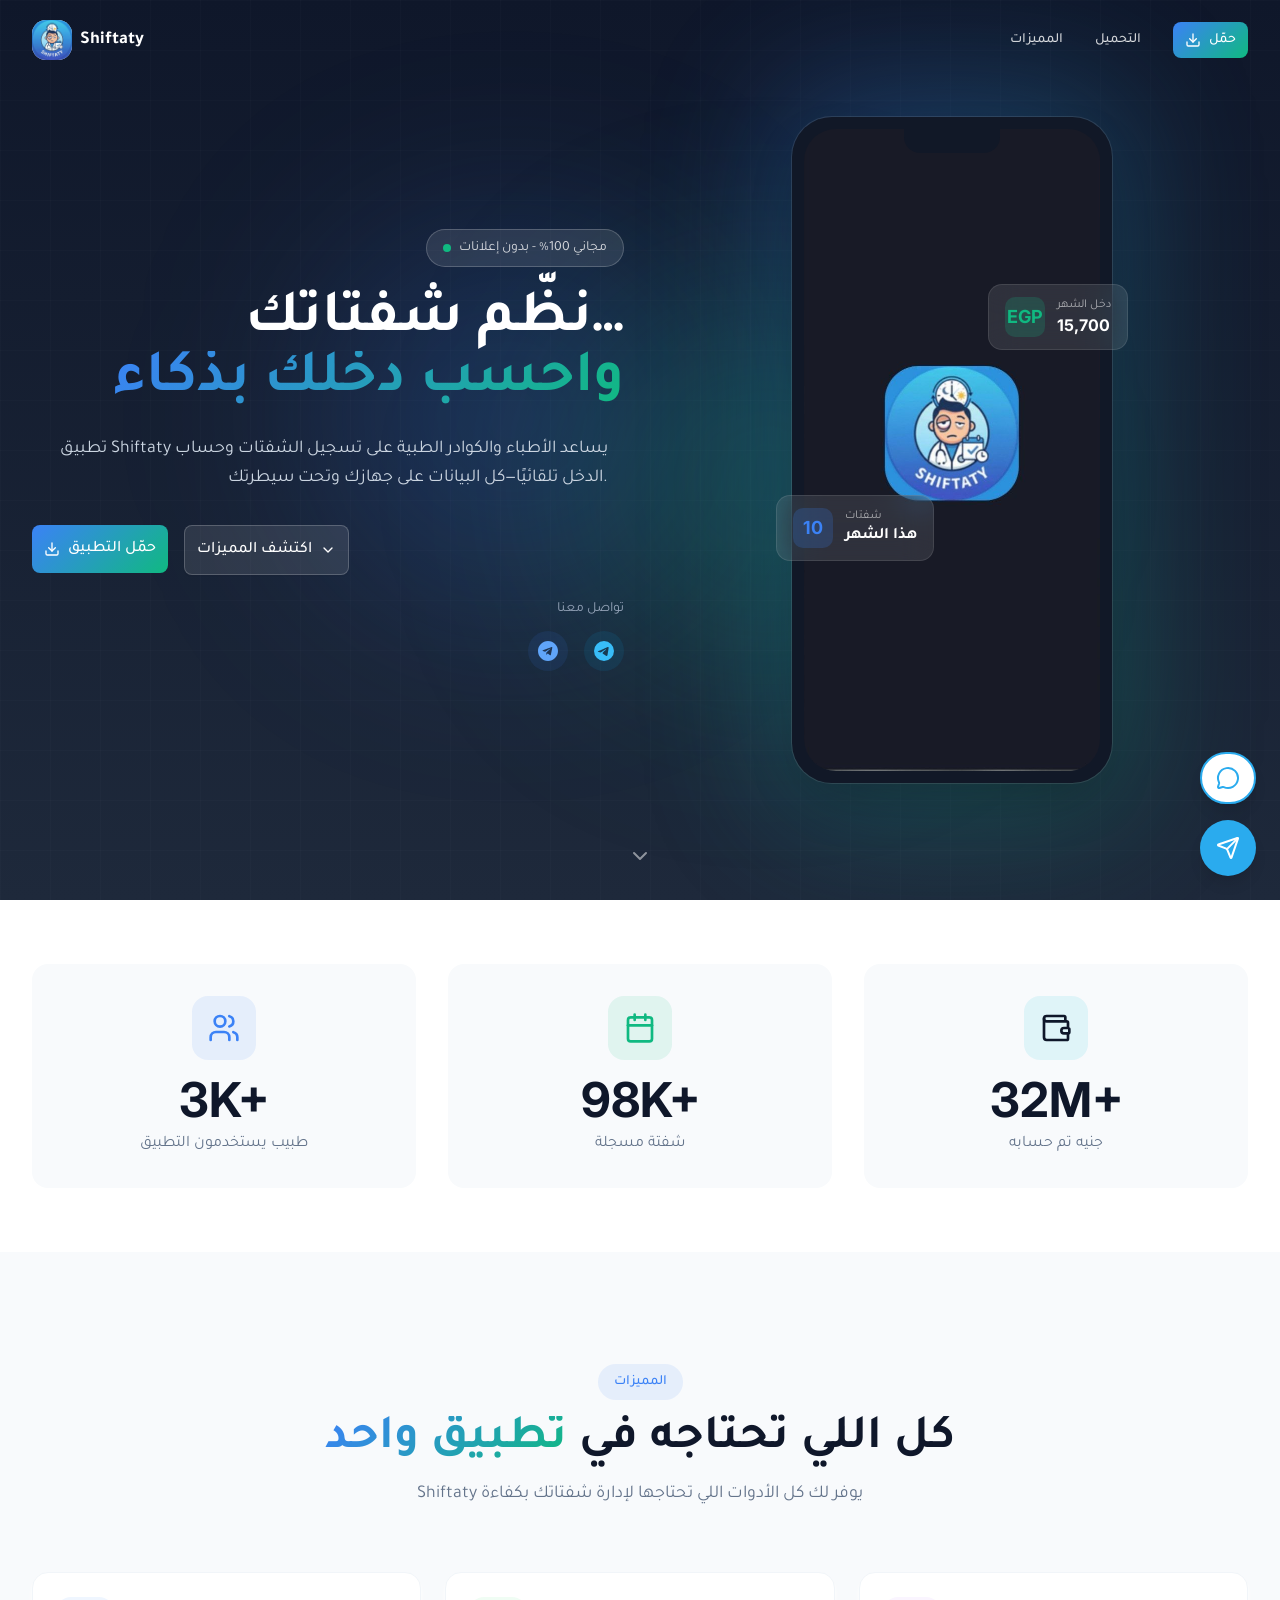
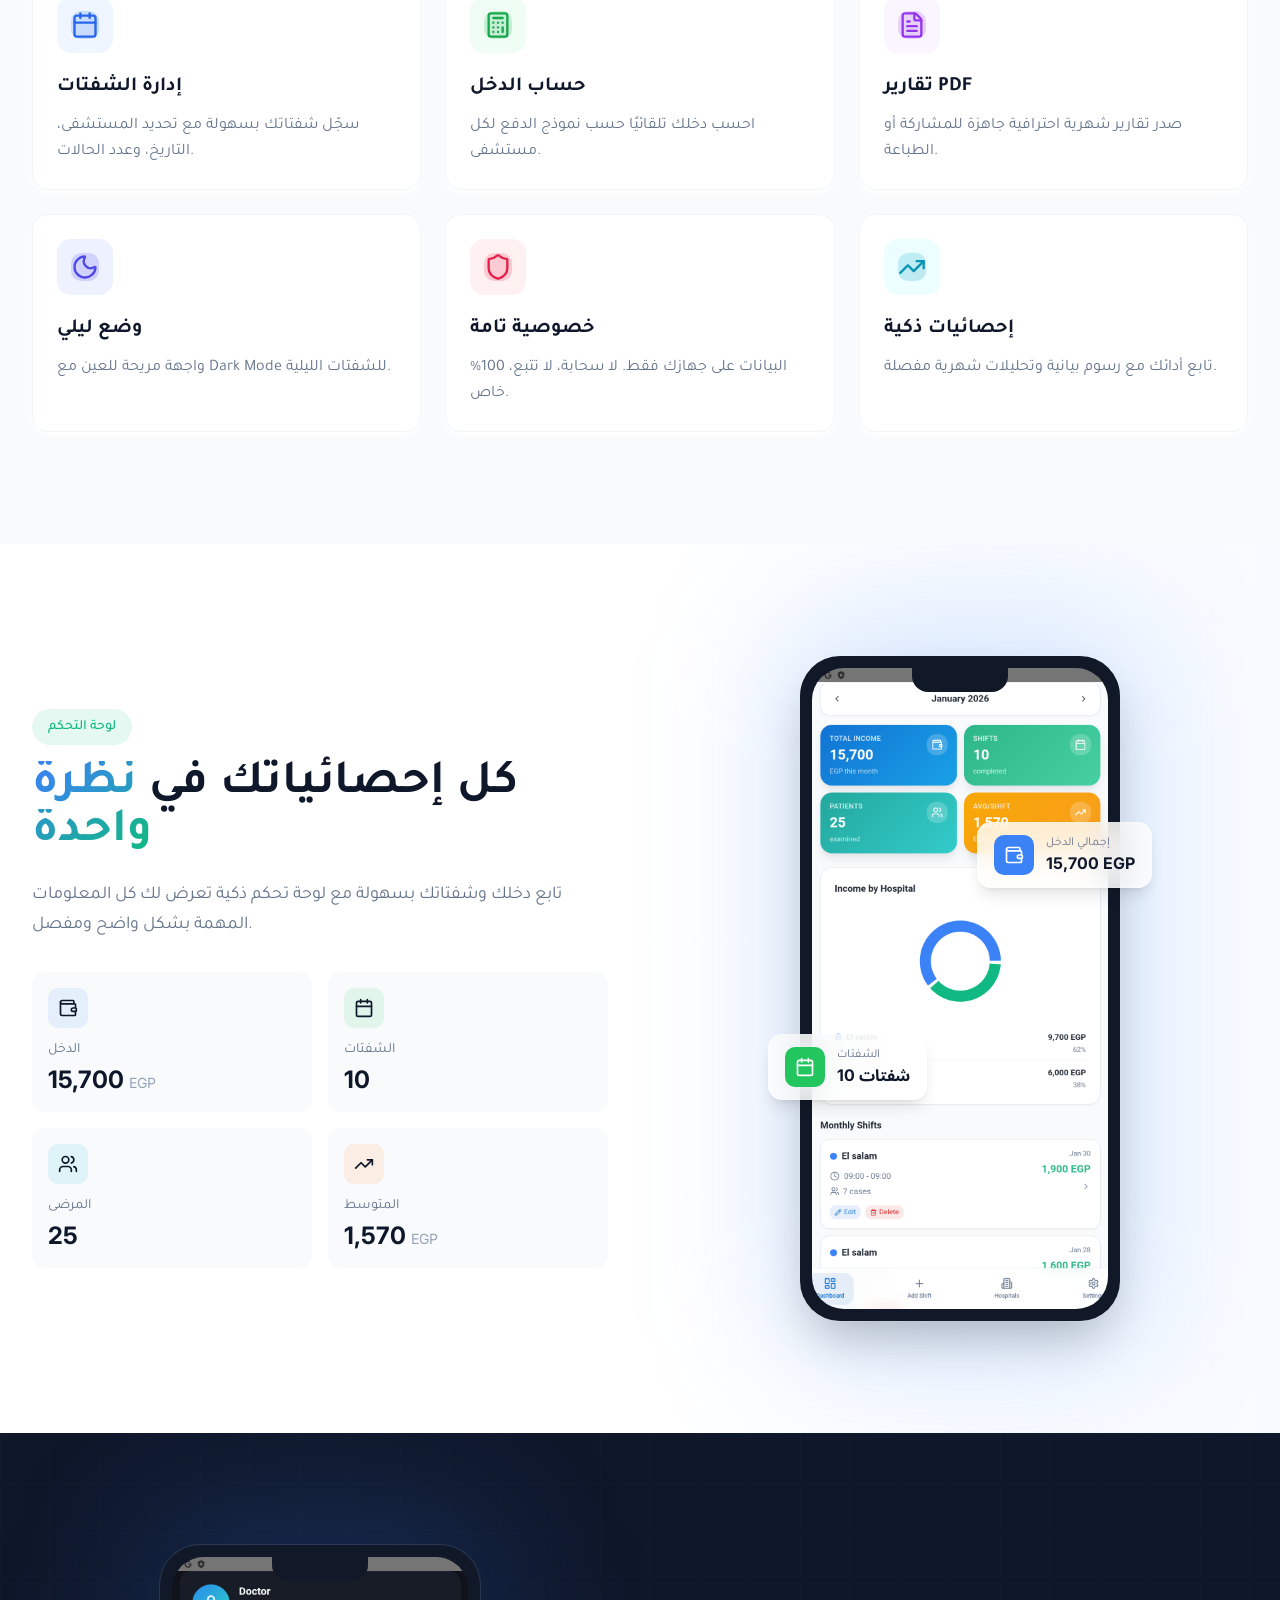
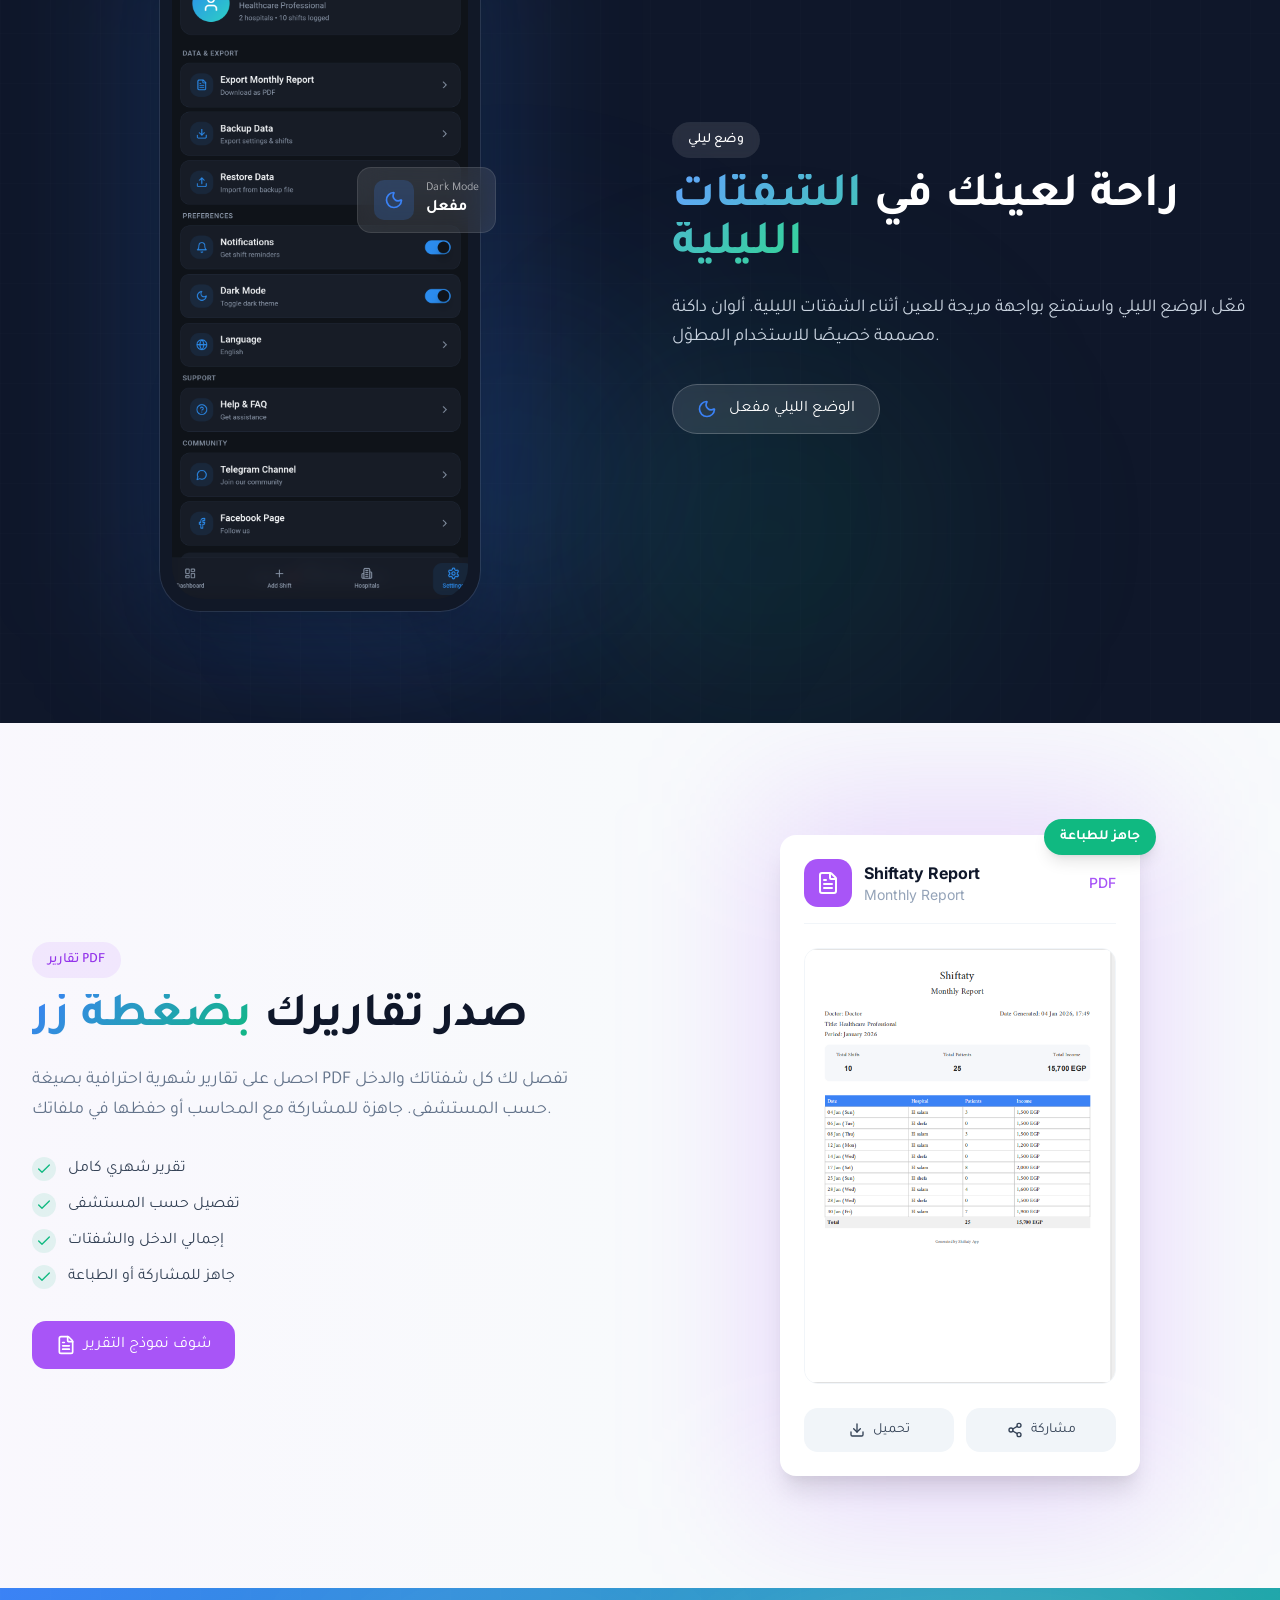
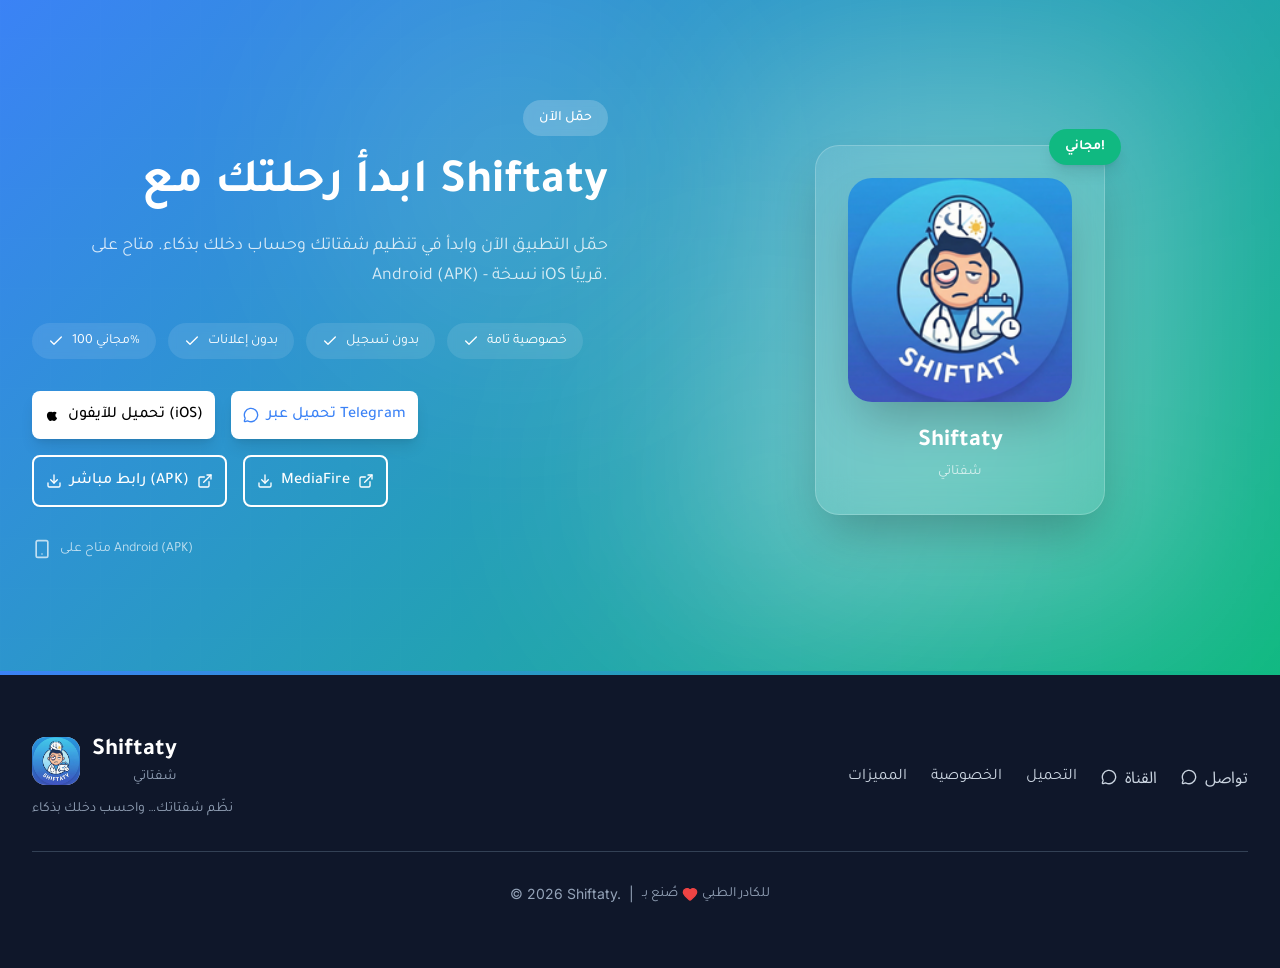
==== index.html @ 79061753 "Updates" ====
<!doctype html>
<html lang="en">

<head>
  <meta charset="UTF-8" />
  <meta name="viewport" content="width=device-width, initial-scale=1.0" />
  <title>Shiftaty - شفتاتي</title>
  <link rel="icon" type="image/png" href="./logo.png" />
  <script type="module" crossorigin src="./assets/index-Sm555blN.js"></script>
  <link rel="stylesheet" crossorigin href="./assets/index-DyUGiZbb.css">
</head>

<body>
  <div id="root"></div>
</body>

</html>
---- assets/index-DyUGiZbb.css ----
@import"https://fonts.googleapis.com/css2?family=Inter:wght@400;500;600;700&family=Tajawal:wght@400;500;700;800&family=Noto+Sans+Arabic:wght@400;500;700&display=swap";*,:before,:after{--tw-border-spacing-x: 0;--tw-border-spacing-y: 0;--tw-translate-x: 0;--tw-translate-y: 0;--tw-rotate: 0;--tw-skew-x: 0;--tw-skew-y: 0;--tw-scale-x: 1;--tw-scale-y: 1;--tw-pan-x: ;--tw-pan-y: ;--tw-pinch-zoom: ;--tw-scroll-snap-strictness: proximity;--tw-gradient-from-position: ;--tw-gradient-via-position: ;--tw-gradient-to-position: ;--tw-ordinal: ;--tw-slashed-zero: ;--tw-numeric-figure: ;--tw-numeric-spacing: ;--tw-numeric-fraction: ;--tw-ring-inset: ;--tw-ring-offset-width: 0px;--tw-ring-offset-color: #fff;--tw-ring-color: rgb(59 130 246 / .5);--tw-ring-offset-shadow: 0 0 #0000;--tw-ring-shadow: 0 0 #0000;--tw-shadow: 0 0 #0000;--tw-shadow-colored: 0 0 #0000;--tw-blur: ;--tw-brightness: ;--tw-contrast: ;--tw-grayscale: ;--tw-hue-rotate: ;--tw-invert: ;--tw-saturate: ;--tw-sepia: ;--tw-drop-shadow: ;--tw-backdrop-blur: ;--tw-backdrop-brightness: ;--tw-backdrop-contrast: ;--tw-backdrop-grayscale: ;--tw-backdrop-hue-rotate: ;--tw-backdrop-invert: ;--tw-backdrop-opacity: ;--tw-backdrop-saturate: ;--tw-backdrop-sepia: ;--tw-contain-size: ;--tw-contain-layout: ;--tw-contain-paint: ;--tw-contain-style: }::backdrop{--tw-border-spacing-x: 0;--tw-border-spacing-y: 0;--tw-translate-x: 0;--tw-translate-y: 0;--tw-rotate: 0;--tw-skew-x: 0;--tw-skew-y: 0;--tw-scale-x: 1;--tw-scale-y: 1;--tw-pan-x: ;--tw-pan-y: ;--tw-pinch-zoom: ;--tw-scroll-snap-strictness: proximity;--tw-gradient-from-position: ;--tw-gradient-via-position: ;--tw-gradient-to-position: ;--tw-ordinal: ;--tw-slashed-zero: ;--tw-numeric-figure: ;--tw-numeric-spacing: ;--tw-numeric-fraction: ;--tw-ring-inset: ;--tw-ring-offset-width: 0px;--tw-ring-offset-color: #fff;--tw-ring-color: rgb(59 130 246 / .5);--tw-ring-offset-shadow: 0 0 #0000;--tw-ring-shadow: 0 0 #0000;--tw-shadow: 0 0 #0000;--tw-shadow-colored: 0 0 #0000;--tw-blur: ;--tw-brightness: ;--tw-contrast: ;--tw-grayscale: ;--tw-hue-rotate: ;--tw-invert: ;--tw-saturate: ;--tw-sepia: ;--tw-drop-shadow: ;--tw-backdrop-blur: ;--tw-backdrop-brightness: ;--tw-backdrop-contrast: ;--tw-backdrop-grayscale: ;--tw-backdrop-hue-rotate: ;--tw-backdrop-invert: ;--tw-backdrop-opacity: ;--tw-backdrop-saturate: ;--tw-backdrop-sepia: ;--tw-contain-size: ;--tw-contain-layout: ;--tw-contain-paint: ;--tw-contain-style: }*,:before,:after{box-sizing:border-box;border-width:0;border-style:solid;border-color:#e5e7eb}:before,:after{--tw-content: ""}html,:host{line-height:1.5;-webkit-text-size-adjust:100%;-moz-tab-size:4;-o-tab-size:4;tab-size:4;font-family:ui-sans-serif,system-ui,sans-serif,"Apple Color Emoji","Segoe UI Emoji",Segoe UI Symbol,"Noto Color Emoji";font-feature-settings:normal;font-variation-settings:normal;-webkit-tap-highlight-color:transparent}body{margin:0;line-height:inherit}hr{height:0;color:inherit;border-top-width:1px}abbr:where([title]){-webkit-text-decoration:underline dotted;text-decoration:underline dotted}h1,h2,h3,h4,h5,h6{font-size:inherit;font-weight:inherit}a{color:inherit;text-decoration:inherit}b,strong{font-weight:bolder}code,kbd,samp,pre{font-family:ui-monospace,SFMono-Regular,Menlo,Monaco,Consolas,Liberation Mono,Courier New,monospace;font-feature-settings:normal;font-variation-settings:normal;font-size:1em}small{font-size:80%}sub,sup{font-size:75%;line-height:0;position:relative;vertical-align:baseline}sub{bottom:-.25em}sup{top:-.5em}table{text-indent:0;border-color:inherit;border-collapse:collapse}button,input,optgroup,select,textarea{font-family:inherit;font-feature-settings:inherit;font-variation-settings:inherit;font-size:100%;font-weight:inherit;line-height:inherit;letter-spacing:inherit;color:inherit;margin:0;padding:0}button,select{text-transform:none}button,input:where([type=button]),input:where([type=reset]),input:where([type=submit]){-webkit-appearance:button;background-color:transparent;background-image:none}:-moz-focusring{outline:auto}:-moz-ui-invalid{box-shadow:none}progress{vertical-align:baseline}::-webkit-inner-spin-button,::-webkit-outer-spin-button{height:auto}[type=search]{-webkit-appearance:textfield;outline-offset:-2px}::-webkit-search-decoration{-webkit-appearance:none}::-webkit-file-upload-button{-webkit-appearance:button;font:inherit}summary{display:list-item}blockquote,dl,dd,h1,h2,h3,h4,h5,h6,hr,figure,p,pre{margin:0}fieldset{margin:0;padding:0}legend{padding:0}ol,ul,menu{list-style:none;margin:0;padding:0}dialog{padding:0}textarea{resize:vertical}input::-moz-placeholder,textarea::-moz-placeholder{opacity:1;color:#9ca3af}input::placeholder,textarea::placeholder{opacity:1;color:#9ca3af}button,[role=button]{cursor:pointer}:disabled{cursor:default}img,svg,video,canvas,audio,iframe,embed,object{display:block;vertical-align:middle}img,video{max-width:100%;height:auto}[hidden]:where(:not([hidden=until-found])){display:none}:root{--background: 210 40% 98%;--foreground: 222 47% 11%;--card: 0 0% 100%;--card-foreground: 222 47% 11%;--popover: 0 0% 100%;--popover-foreground: 222 47% 11%;--primary: 217 91% 60%;--primary-foreground: 0 0% 100%;--secondary: 210 40% 96%;--secondary-foreground: 222 47% 11%;--muted: 210 40% 96%;--muted-foreground: 215 16% 47%;--accent: 160 84% 39%;--accent-foreground: 0 0% 100%;--destructive: 0 84% 60%;--destructive-foreground: 0 0% 100%;--border: 214 32% 91%;--input: 214 32% 91%;--ring: 217 91% 60%;--radius: .625rem}*{border-color:hsl(var(--border))}body{--tw-bg-opacity: 1;background-color:rgb(248 250 252 / var(--tw-bg-opacity, 1));font-family:Inter,sans-serif;--tw-text-opacity: 1;color:rgb(15 23 42 / var(--tw-text-opacity, 1));-webkit-font-smoothing:antialiased;-moz-osx-font-smoothing:grayscale;font-family:Inter,Noto Sans Arabic,sans-serif}.phone-mockup{position:relative;border-radius:40px;--tw-bg-opacity: 1;background-color:rgb(17 24 39 / var(--tw-bg-opacity, 1));padding:.75rem;--tw-shadow: 0 25px 50px -12px rgb(0 0 0 / .25);--tw-shadow-colored: 0 25px 50px -12px var(--tw-shadow-color);box-shadow:var(--tw-ring-offset-shadow, 0 0 #0000),var(--tw-ring-shadow, 0 0 #0000),var(--tw-shadow);--tw-ring-offset-shadow: var(--tw-ring-inset) 0 0 0 var(--tw-ring-offset-width) var(--tw-ring-offset-color);--tw-ring-shadow: var(--tw-ring-inset) 0 0 0 calc(1px + var(--tw-ring-offset-width)) var(--tw-ring-color);box-shadow:var(--tw-ring-offset-shadow),var(--tw-ring-shadow),var(--tw-shadow, 0 0 #0000);--tw-ring-color: rgb(255 255 255 / .1)}.phone-screen{overflow:hidden;border-radius:32px;--tw-bg-opacity: 1;background-color:rgb(255 255 255 / var(--tw-bg-opacity, 1));aspect-ratio:9/19.5}.phone-notch{position:absolute;top:.75rem;left:50%;height:1.5rem;width:6rem;--tw-translate-x: -50%;transform:translate(var(--tw-translate-x),var(--tw-translate-y)) rotate(var(--tw-rotate)) skew(var(--tw-skew-x)) skewY(var(--tw-skew-y)) scaleX(var(--tw-scale-x)) scaleY(var(--tw-scale-y));border-bottom-right-radius:1rem;border-bottom-left-radius:1rem;--tw-bg-opacity: 1;background-color:rgb(17 24 39 / var(--tw-bg-opacity, 1))}.glass-card{border-radius:1rem;border-width:1px;border-color:#fff3;background-color:#fffc;--tw-shadow: 0 4px 6px -1px rgba(0, 0, 0, .1), 0 2px 4px -1px rgba(0, 0, 0, .06);--tw-shadow-colored: 0 4px 6px -1px var(--tw-shadow-color), 0 2px 4px -1px var(--tw-shadow-color);box-shadow:var(--tw-ring-offset-shadow, 0 0 #0000),var(--tw-ring-shadow, 0 0 #0000),var(--tw-shadow);--tw-shadow-color: hsl(var(--card));--tw-shadow: var(--tw-shadow-colored);--tw-backdrop-blur: blur(16px);-webkit-backdrop-filter:var(--tw-backdrop-blur) var(--tw-backdrop-brightness) var(--tw-backdrop-contrast) var(--tw-backdrop-grayscale) var(--tw-backdrop-hue-rotate) var(--tw-backdrop-invert) var(--tw-backdrop-opacity) var(--tw-backdrop-saturate) var(--tw-backdrop-sepia);backdrop-filter:var(--tw-backdrop-blur) var(--tw-backdrop-brightness) var(--tw-backdrop-contrast) var(--tw-backdrop-grayscale) var(--tw-backdrop-hue-rotate) var(--tw-backdrop-invert) var(--tw-backdrop-opacity) var(--tw-backdrop-saturate) var(--tw-backdrop-sepia)}.glass-card-dark{border-radius:1rem;border-width:1px;border-color:#ffffff1a;background-color:#ffffff1a;--tw-backdrop-blur: blur(16px);-webkit-backdrop-filter:var(--tw-backdrop-blur) var(--tw-backdrop-brightness) var(--tw-backdrop-contrast) var(--tw-backdrop-grayscale) var(--tw-backdrop-hue-rotate) var(--tw-backdrop-invert) var(--tw-backdrop-opacity) var(--tw-backdrop-saturate) var(--tw-backdrop-sepia);backdrop-filter:var(--tw-backdrop-blur) var(--tw-backdrop-brightness) var(--tw-backdrop-contrast) var(--tw-backdrop-grayscale) var(--tw-backdrop-hue-rotate) var(--tw-backdrop-invert) var(--tw-backdrop-opacity) var(--tw-backdrop-saturate) var(--tw-backdrop-sepia)}.btn-gradient{border-radius:calc(var(--radius) + 4px);background-image:linear-gradient(135deg,#3b82f6,#10b981);padding:.75rem 1.5rem;font-weight:600;--tw-text-opacity: 1;color:rgb(255 255 255 / var(--tw-text-opacity, 1));transition-property:all;transition-timing-function:cubic-bezier(.4,0,.2,1);transition-duration:.3s;animation-duration:.3s}.btn-gradient:hover{--tw-scale-x: 1.02;--tw-scale-y: 1.02;transform:translate(var(--tw-translate-x),var(--tw-translate-y)) rotate(var(--tw-rotate)) skew(var(--tw-skew-x)) skewY(var(--tw-skew-y)) scaleX(var(--tw-scale-x)) scaleY(var(--tw-scale-y));--tw-shadow: 0 0 40px rgba(59, 130, 246, .3);--tw-shadow-colored: 0 0 40px var(--tw-shadow-color);box-shadow:var(--tw-ring-offset-shadow, 0 0 #0000),var(--tw-ring-shadow, 0 0 #0000),var(--tw-shadow)}.feature-card{border-radius:1rem;border-width:1px;--tw-border-opacity: 1;border-color:rgb(241 245 249 / var(--tw-border-opacity, 1));--tw-bg-opacity: 1;background-color:rgb(255 255 255 / var(--tw-bg-opacity, 1));padding:1.5rem;--tw-shadow: 0 4px 6px -1px rgba(0, 0, 0, .1), 0 2px 4px -1px rgba(0, 0, 0, .06);--tw-shadow-colored: 0 4px 6px -1px var(--tw-shadow-color), 0 2px 4px -1px var(--tw-shadow-color);box-shadow:var(--tw-ring-offset-shadow, 0 0 #0000),var(--tw-ring-shadow, 0 0 #0000),var(--tw-shadow);--tw-shadow-color: hsl(var(--card));--tw-shadow: var(--tw-shadow-colored);transition-property:all;transition-timing-function:cubic-bezier(.4,0,.2,1);transition-duration:.3s;animation-duration:.3s}.feature-card:hover{--tw-translate-y: -.25rem;transform:translate(var(--tw-translate-x),var(--tw-translate-y)) rotate(var(--tw-rotate)) skew(var(--tw-skew-x)) skewY(var(--tw-skew-y)) scaleX(var(--tw-scale-x)) scaleY(var(--tw-scale-y));--tw-shadow: 0 20px 25px -5px rgba(0, 0, 0, .1), 0 10px 10px -5px rgba(0, 0, 0, .04);--tw-shadow-colored: 0 20px 25px -5px var(--tw-shadow-color), 0 10px 10px -5px var(--tw-shadow-color);box-shadow:var(--tw-ring-offset-shadow, 0 0 #0000),var(--tw-ring-shadow, 0 0 #0000),var(--tw-shadow)}.arabic-text{font-family:Tajawal,Noto Sans Arabic,sans-serif}.section-container{margin-left:auto;margin-right:auto;max-width:80rem;padding-left:1rem;padding-right:1rem}@media(min-width:640px){.section-container{padding-left:1.5rem;padding-right:1.5rem}}@media(min-width:1024px){.section-container{padding-left:2rem;padding-right:2rem}}.sr-only{position:absolute;width:1px;height:1px;padding:0;margin:-1px;overflow:hidden;clip:rect(0,0,0,0);white-space:nowrap;border-width:0}.pointer-events-none{pointer-events:none}.visible{visibility:visible}.invisible{visibility:hidden}.fixed{position:fixed}.absolute{position:absolute}.relative{position:relative}.inset-0{inset:0}.inset-x-0{left:0;right:0}.inset-y-0{top:0;bottom:0}.-bottom-12{bottom:-3rem}.-bottom-2{bottom:-.5rem}.-bottom-8{bottom:-2rem}.-left-12{left:-3rem}.-left-3{left:-.75rem}.-left-4{left:-1rem}.-left-8{left:-2rem}.-right-12{right:-3rem}.-right-2{right:-.5rem}.-right-4{right:-1rem}.-right-8{right:-2rem}.-top-12{top:-3rem}.-top-3{top:-.75rem}.-top-4{top:-1rem}.bottom-0{bottom:0}.bottom-1\/3{bottom:33.333333%}.bottom-1\/4{bottom:25%}.bottom-6{bottom:1.5rem}.bottom-8{bottom:2rem}.bottom-\[15\%\]{bottom:15%}.bottom-\[20\%\]{bottom:20%}.bottom-\[25\%\]{bottom:25%}.left-0{left:0}.left-1\/2{left:50%}.left-1\/4{left:25%}.left-2{left:.5rem}.left-\[10\%\]{left:10%}.left-\[20\%\]{left:20%}.left-\[5\%\]{left:5%}.left-\[50\%\]{left:50%}.left-\[60\%\]{left:60%}.left-\[8\%\]{left:8%}.right-0{right:0}.right-1{right:.25rem}.right-1\/4{right:25%}.right-2{right:.5rem}.right-3{right:.75rem}.right-4{right:1rem}.right-6{right:1.5rem}.right-\[10\%\]{right:10%}.right-\[15\%\]{right:15%}.right-\[8\%\]{right:8%}.top-0{top:0}.top-1\.5{top:.375rem}.top-1\/2{top:50%}.top-1\/3{top:33.333333%}.top-1\/4{top:25%}.top-16{top:4rem}.top-2\.5{top:.625rem}.top-3{top:.75rem}.top-3\.5{top:.875rem}.top-4{top:1rem}.top-6{top:1.5rem}.top-\[10\%\]{top:10%}.top-\[15\%\]{top:15%}.top-\[1px\]{top:1px}.top-\[20\%\]{top:20%}.top-\[25\%\]{top:25%}.top-\[30\%\]{top:30%}.top-\[50\%\]{top:50%}.top-\[60\%\]{top:60%}.top-full{top:100%}.isolate{isolation:isolate}.-z-10{z-index:-10}.z-10{z-index:10}.z-20{z-index:20}.z-40{z-index:40}.z-50{z-index:50}.z-\[1\]{z-index:1}.order-first{order:-9999}.order-last{order:9999}.col-start-2{grid-column-start:2}.row-span-2{grid-row:span 2 / span 2}.row-start-1{grid-row-start:1}.\!m-0{margin:0!important}.-mx-1{margin-left:-.25rem;margin-right:-.25rem}.-my-2{margin-top:-.5rem;margin-bottom:-.5rem}.mx-2{margin-left:.5rem;margin-right:.5rem}.mx-3\.5{margin-left:.875rem;margin-right:.875rem}.mx-auto{margin-left:auto;margin-right:auto}.my-0{margin-top:0;margin-bottom:0}.my-0\.5{margin-top:.125rem;margin-bottom:.125rem}.my-1{margin-top:.25rem;margin-bottom:.25rem}.my-8{margin-top:2rem;margin-bottom:2rem}.-ml-4{margin-left:-1rem}.-mt-4{margin-top:-1rem}.mb-1{margin-bottom:.25rem}.mb-12{margin-bottom:3rem}.mb-16{margin-bottom:4rem}.mb-2{margin-bottom:.5rem}.mb-3{margin-bottom:.75rem}.mb-4{margin-bottom:1rem}.mb-5{margin-bottom:1.25rem}.mb-6{margin-bottom:1.5rem}.mb-8{margin-bottom:2rem}.ml-1{margin-left:.25rem}.ml-4{margin-left:1rem}.ml-auto{margin-left:auto}.mt-1{margin-top:.25rem}.mt-1\.5{margin-top:.375rem}.mt-16{margin-top:4rem}.mt-2{margin-top:.5rem}.mt-4{margin-top:1rem}.mt-6{margin-top:1.5rem}.mt-8{margin-top:2rem}.mt-auto{margin-top:auto}.line-clamp-1{overflow:hidden;display:-webkit-box;-webkit-box-orient:vertical;-webkit-line-clamp:1}.line-clamp-2{overflow:hidden;display:-webkit-box;-webkit-box-orient:vertical;-webkit-line-clamp:2}.block{display:block}.inline-block{display:inline-block}.flex{display:flex}.inline-flex{display:inline-flex}.table{display:table}.table-caption{display:table-caption}.table-cell{display:table-cell}.table-row{display:table-row}.grid{display:grid}.hidden{display:none}.aspect-square{aspect-ratio:1 / 1}.aspect-video{aspect-ratio:16 / 9}.size-10{width:2.5rem;height:2.5rem}.size-2{width:.5rem;height:.5rem}.size-2\.5{width:.625rem;height:.625rem}.size-3{width:.75rem;height:.75rem}.size-3\.5{width:.875rem;height:.875rem}.size-4{width:1rem;height:1rem}.size-6{width:1.5rem;height:1.5rem}.size-7{width:1.75rem;height:1.75rem}.size-8{width:2rem;height:2rem}.size-9{width:2.25rem;height:2.25rem}.size-auto{width:auto;height:auto}.size-full{width:100%;height:100%}.h-0\.5{height:.125rem}.h-1{height:.25rem}.h-1\.5{height:.375rem}.h-10{height:2.5rem}.h-12{height:3rem}.h-14{height:3.5rem}.h-16{height:4rem}.h-2{height:.5rem}.h-2\.5{height:.625rem}.h-20{height:5rem}.h-24{height:6rem}.h-4{height:1rem}.h-40{height:10rem}.h-48{height:12rem}.h-5{height:1.25rem}.h-6{height:1.5rem}.h-7{height:1.75rem}.h-8{height:2rem}.h-9{height:2.25rem}.h-96{height:24rem}.h-\[1\.15rem\]{height:1.15rem}.h-\[calc\(100\%-1px\)\]{height:calc(100% - 1px)}.h-\[var\(--radix-navigation-menu-viewport-height\)\]{height:var(--radix-navigation-menu-viewport-height)}.h-\[var\(--radix-select-trigger-height\)\]{height:var(--radix-select-trigger-height)}.h-auto{height:auto}.h-full{height:100%}.h-px{height:1px}.h-svh{height:100svh}.max-h-\[300px\]{max-height:300px}.min-h-0{min-height:0px}.min-h-16{min-height:4rem}.min-h-4{min-height:1rem}.min-h-screen{min-height:100vh}.min-h-svh{min-height:100svh}.w-0{width:0px}.w-1{width:.25rem}.w-1\/2{width:50%}.w-10{width:2.5rem}.w-12{width:3rem}.w-14{width:3.5rem}.w-16{width:4rem}.w-2{width:.5rem}.w-2\.5{width:.625rem}.w-20{width:5rem}.w-24{width:6rem}.w-3{width:.75rem}.w-3\/4{width:75%}.w-4{width:1rem}.w-40{width:10rem}.w-48{width:12rem}.w-5{width:1.25rem}.w-6{width:1.5rem}.w-64{width:16rem}.w-7{width:1.75rem}.w-72{width:18rem}.w-8{width:2rem}.w-9{width:2.25rem}.w-96{width:24rem}.w-\[100px\]{width:100px}.w-\[260px\]{width:260px}.w-\[280px\]{width:280px}.w-\[300px\]{width:300px}.w-\[80\%\]{width:80%}.w-auto{width:auto}.w-fit{width:-moz-fit-content;width:fit-content}.w-full{width:100%}.w-max{width:-moz-max-content;width:max-content}.w-px{width:1px}.min-w-0{min-width:0px}.min-w-10{min-width:2.5rem}.min-w-5{min-width:1.25rem}.min-w-8{min-width:2rem}.min-w-9{min-width:2.25rem}.min-w-\[12rem\]{min-width:12rem}.min-w-\[8rem\]{min-width:8rem}.min-w-\[var\(--radix-select-trigger-width\)\]{min-width:var(--radix-select-trigger-width)}.max-w-2xl{max-width:42rem}.max-w-4xl{max-width:56rem}.max-w-7xl{max-width:80rem}.max-w-\[calc\(100\%-2rem\)\]{max-width:calc(100% - 2rem)}.max-w-max{max-width:-moz-max-content;max-width:max-content}.max-w-sm{max-width:24rem}.max-w-xl{max-width:36rem}.max-w-xs{max-width:20rem}.flex-1{flex:1 1 0%}.flex-shrink-0,.shrink-0{flex-shrink:0}.grow{flex-grow:1}.grow-0{flex-grow:0}.basis-full{flex-basis:100%}.caption-bottom{caption-side:bottom}.border-collapse{border-collapse:collapse}.-translate-x-1\/2{--tw-translate-x: -50%;transform:translate(var(--tw-translate-x),var(--tw-translate-y)) rotate(var(--tw-rotate)) skew(var(--tw-skew-x)) skewY(var(--tw-skew-y)) scaleX(var(--tw-scale-x)) scaleY(var(--tw-scale-y))}.-translate-x-12{--tw-translate-x: -3rem;transform:translate(var(--tw-translate-x),var(--tw-translate-y)) rotate(var(--tw-rotate)) skew(var(--tw-skew-x)) skewY(var(--tw-skew-y)) scaleX(var(--tw-scale-x)) scaleY(var(--tw-scale-y))}.-translate-x-4{--tw-translate-x: -1rem;transform:translate(var(--tw-translate-x),var(--tw-translate-y)) rotate(var(--tw-rotate)) skew(var(--tw-skew-x)) skewY(var(--tw-skew-y)) scaleX(var(--tw-scale-x)) scaleY(var(--tw-scale-y))}.-translate-x-px{--tw-translate-x: -1px;transform:translate(var(--tw-translate-x),var(--tw-translate-y)) rotate(var(--tw-rotate)) skew(var(--tw-skew-x)) skewY(var(--tw-skew-y)) scaleX(var(--tw-scale-x)) scaleY(var(--tw-scale-y))}.-translate-y-1\/2{--tw-translate-y: -50%;transform:translate(var(--tw-translate-x),var(--tw-translate-y)) rotate(var(--tw-rotate)) skew(var(--tw-skew-x)) skewY(var(--tw-skew-y)) scaleX(var(--tw-scale-x)) scaleY(var(--tw-scale-y))}.translate-x-0{--tw-translate-x: 0px;transform:translate(var(--tw-translate-x),var(--tw-translate-y)) rotate(var(--tw-rotate)) skew(var(--tw-skew-x)) skewY(var(--tw-skew-y)) scaleX(var(--tw-scale-x)) scaleY(var(--tw-scale-y))}.translate-x-12{--tw-translate-x: 3rem;transform:translate(var(--tw-translate-x),var(--tw-translate-y)) rotate(var(--tw-rotate)) skew(var(--tw-skew-x)) skewY(var(--tw-skew-y)) scaleX(var(--tw-scale-x)) scaleY(var(--tw-scale-y))}.translate-x-\[-50\%\]{--tw-translate-x: -50%;transform:translate(var(--tw-translate-x),var(--tw-translate-y)) rotate(var(--tw-rotate)) skew(var(--tw-skew-x)) skewY(var(--tw-skew-y)) scaleX(var(--tw-scale-x)) scaleY(var(--tw-scale-y))}.translate-x-full{--tw-translate-x: 100%;transform:translate(var(--tw-translate-x),var(--tw-translate-y)) rotate(var(--tw-rotate)) skew(var(--tw-skew-x)) skewY(var(--tw-skew-y)) scaleX(var(--tw-scale-x)) scaleY(var(--tw-scale-y))}.translate-x-px{--tw-translate-x: 1px;transform:translate(var(--tw-translate-x),var(--tw-translate-y)) rotate(var(--tw-rotate)) skew(var(--tw-skew-x)) skewY(var(--tw-skew-y)) scaleX(var(--tw-scale-x)) scaleY(var(--tw-scale-y))}.translate-y-0{--tw-translate-y: 0px;transform:translate(var(--tw-translate-x),var(--tw-translate-y)) rotate(var(--tw-rotate)) skew(var(--tw-skew-x)) skewY(var(--tw-skew-y)) scaleX(var(--tw-scale-x)) scaleY(var(--tw-scale-y))}.translate-y-0\.5{--tw-translate-y: .125rem;transform:translate(var(--tw-translate-x),var(--tw-translate-y)) rotate(var(--tw-rotate)) skew(var(--tw-skew-x)) skewY(var(--tw-skew-y)) scaleX(var(--tw-scale-x)) scaleY(var(--tw-scale-y))}.translate-y-4{--tw-translate-y: 1rem;transform:translate(var(--tw-translate-x),var(--tw-translate-y)) rotate(var(--tw-rotate)) skew(var(--tw-skew-x)) skewY(var(--tw-skew-y)) scaleX(var(--tw-scale-x)) scaleY(var(--tw-scale-y))}.translate-y-8{--tw-translate-y: 2rem;transform:translate(var(--tw-translate-x),var(--tw-translate-y)) rotate(var(--tw-rotate)) skew(var(--tw-skew-x)) skewY(var(--tw-skew-y)) scaleX(var(--tw-scale-x)) scaleY(var(--tw-scale-y))}.translate-y-\[-50\%\]{--tw-translate-y: -50%;transform:translate(var(--tw-translate-x),var(--tw-translate-y)) rotate(var(--tw-rotate)) skew(var(--tw-skew-x)) skewY(var(--tw-skew-y)) scaleX(var(--tw-scale-x)) scaleY(var(--tw-scale-y))}.translate-y-\[calc\(-50\%_-_2px\)\]{--tw-translate-y: calc(-50% - 2px) ;transform:translate(var(--tw-translate-x),var(--tw-translate-y)) rotate(var(--tw-rotate)) skew(var(--tw-skew-x)) skewY(var(--tw-skew-y)) scaleX(var(--tw-scale-x)) scaleY(var(--tw-scale-y))}.rotate-45{--tw-rotate: 45deg;transform:translate(var(--tw-translate-x),var(--tw-translate-y)) rotate(var(--tw-rotate)) skew(var(--tw-skew-x)) skewY(var(--tw-skew-y)) scaleX(var(--tw-scale-x)) scaleY(var(--tw-scale-y))}.rotate-90{--tw-rotate: 90deg;transform:translate(var(--tw-translate-x),var(--tw-translate-y)) rotate(var(--tw-rotate)) skew(var(--tw-skew-x)) skewY(var(--tw-skew-y)) scaleX(var(--tw-scale-x)) scaleY(var(--tw-scale-y))}.rotate-\[-8deg\]{--tw-rotate: -8deg;transform:translate(var(--tw-translate-x),var(--tw-translate-y)) rotate(var(--tw-rotate)) skew(var(--tw-skew-x)) skewY(var(--tw-skew-y)) scaleX(var(--tw-scale-x)) scaleY(var(--tw-scale-y))}.rotate-\[6deg\]{--tw-rotate: 6deg;transform:translate(var(--tw-translate-x),var(--tw-translate-y)) rotate(var(--tw-rotate)) skew(var(--tw-skew-x)) skewY(var(--tw-skew-y)) scaleX(var(--tw-scale-x)) scaleY(var(--tw-scale-y))}.scale-110{--tw-scale-x: 1.1;--tw-scale-y: 1.1;transform:translate(var(--tw-translate-x),var(--tw-translate-y)) rotate(var(--tw-rotate)) skew(var(--tw-skew-x)) skewY(var(--tw-skew-y)) scaleX(var(--tw-scale-x)) scaleY(var(--tw-scale-y))}.scale-150{--tw-scale-x: 1.5;--tw-scale-y: 1.5;transform:translate(var(--tw-translate-x),var(--tw-translate-y)) rotate(var(--tw-rotate)) skew(var(--tw-skew-x)) skewY(var(--tw-skew-y)) scaleX(var(--tw-scale-x)) scaleY(var(--tw-scale-y))}.transform{transform:translate(var(--tw-translate-x),var(--tw-translate-y)) rotate(var(--tw-rotate)) skew(var(--tw-skew-x)) skewY(var(--tw-skew-y)) scaleX(var(--tw-scale-x)) scaleY(var(--tw-scale-y))}@keyframes bounce{0%,to{transform:translateY(-25%);animation-timing-function:cubic-bezier(.8,0,1,1)}50%{transform:none;animation-timing-function:cubic-bezier(0,0,.2,1)}}.animate-bounce{animation:bounce 1s infinite}@keyframes float{0%,to{transform:translateY(0)}50%{transform:translateY(-15px)}}.animate-float{animation:float 4s ease-in-out infinite}@keyframes pulse{50%{opacity:.5}}.animate-pulse{animation:pulse 2s cubic-bezier(.4,0,.6,1) infinite}@keyframes spin{to{transform:rotate(360deg)}}.animate-spin{animation:spin 1s linear infinite}.cursor-default{cursor:default}.cursor-text{cursor:text}.touch-none{touch-action:none}.select-none{-webkit-user-select:none;-moz-user-select:none;user-select:none}.resize-none{resize:none}.scroll-my-1{scroll-margin-top:.25rem;scroll-margin-bottom:.25rem}.scroll-py-1{scroll-padding-top:.25rem;scroll-padding-bottom:.25rem}.list-disc{list-style-type:disc}.list-none{list-style-type:none}.auto-rows-min{grid-auto-rows:min-content}.grid-cols-1{grid-template-columns:repeat(1,minmax(0,1fr))}.grid-cols-2{grid-template-columns:repeat(2,minmax(0,1fr))}.grid-cols-\[0_1fr\]{grid-template-columns:0 1fr}.grid-rows-\[auto_auto\]{grid-template-rows:auto auto}.flex-row{flex-direction:row}.flex-col{flex-direction:column}.flex-col-reverse{flex-direction:column-reverse}.flex-wrap{flex-wrap:wrap}.place-content-center{place-content:center}.items-start{align-items:flex-start}.items-end{align-items:flex-end}.items-center{align-items:center}.items-stretch{align-items:stretch}.justify-start{justify-content:flex-start}.justify-center{justify-content:center}.justify-between{justify-content:space-between}.justify-items-start{justify-items:start}.gap-0\.5{gap:.125rem}.gap-1{gap:.25rem}.gap-1\.5{gap:.375rem}.gap-10{gap:2.5rem}.gap-12{gap:3rem}.gap-2{gap:.5rem}.gap-2\.5{gap:.625rem}.gap-3{gap:.75rem}.gap-4{gap:1rem}.gap-6{gap:1.5rem}.gap-7{gap:1.75rem}.gap-8{gap:2rem}.gap-\[--spacing\(var\(--gap\)\)\]{gap:var(--spacing(var(--gap)))}.gap-y-0\.5{row-gap:.125rem}.space-y-3>:not([hidden])~:not([hidden]){--tw-space-y-reverse: 0;margin-top:calc(.75rem * calc(1 - var(--tw-space-y-reverse)));margin-bottom:calc(.75rem * var(--tw-space-y-reverse))}.self-start{align-self:flex-start}.self-stretch{align-self:stretch}.justify-self-end{justify-self:end}.overflow-auto{overflow:auto}.overflow-hidden{overflow:hidden}.overflow-x-auto{overflow-x:auto}.overflow-y-auto{overflow-y:auto}.overflow-x-hidden{overflow-x:hidden}.whitespace-nowrap{white-space:nowrap}.text-balance{text-wrap:balance}.break-words{overflow-wrap:break-word}.rounded-2xl{border-radius:1rem}.rounded-3xl{border-radius:1.5rem}.rounded-\[28px\]{border-radius:28px}.rounded-\[2px\]{border-radius:2px}.rounded-\[32px\]{border-radius:32px}.rounded-\[36px\]{border-radius:36px}.rounded-\[40px\]{border-radius:40px}.rounded-\[4px\]{border-radius:4px}.rounded-\[calc\(var\(--radius\)-5px\)\]{border-radius:calc(var(--radius) - 5px)}.rounded-\[inherit\]{border-radius:inherit}.rounded-full{border-radius:9999px}.rounded-lg{border-radius:var(--radius)}.rounded-md{border-radius:calc(var(--radius) - 2px)}.rounded-none{border-radius:0}.rounded-phone{border-radius:40px}.rounded-sm{border-radius:calc(var(--radius) - 4px)}.rounded-xl{border-radius:calc(var(--radius) + 4px)}.rounded-xs{border-radius:calc(var(--radius) - 6px)}.rounded-b-2xl{border-bottom-right-radius:1rem;border-bottom-left-radius:1rem}.rounded-b-xl{border-bottom-right-radius:calc(var(--radius) + 4px);border-bottom-left-radius:calc(var(--radius) + 4px)}.rounded-l-md{border-top-left-radius:calc(var(--radius) - 2px);border-bottom-left-radius:calc(var(--radius) - 2px)}.rounded-r-md{border-top-right-radius:calc(var(--radius) - 2px);border-bottom-right-radius:calc(var(--radius) - 2px)}.rounded-tl-sm{border-top-left-radius:calc(var(--radius) - 4px)}.border{border-width:1px}.border-0{border-width:0px}.border-2{border-width:2px}.border-\[1\.5px\]{border-width:1.5px}.border-\[3px\]{border-width:3px}.border-y{border-top-width:1px;border-bottom-width:1px}.border-b{border-bottom-width:1px}.border-l{border-left-width:1px}.border-r{border-right-width:1px}.border-t{border-top-width:1px}.border-dashed{border-style:dashed}.border-\[\#2AABEE\]{--tw-border-opacity: 1;border-color:rgb(42 171 238 / var(--tw-border-opacity, 1))}.border-border{border-color:hsl(var(--border))}.border-border\/50{border-color:hsl(var(--border) / .5)}.border-input{border-color:hsl(var(--input))}.border-primary{border-color:hsl(var(--primary))}.border-slate-100{--tw-border-opacity: 1;border-color:rgb(241 245 249 / var(--tw-border-opacity, 1))}.border-slate-700{--tw-border-opacity: 1;border-color:rgb(51 65 85 / var(--tw-border-opacity, 1))}.border-transparent{border-color:transparent}.border-white{--tw-border-opacity: 1;border-color:rgb(255 255 255 / var(--tw-border-opacity, 1))}.border-white\/20{border-color:#fff3}.border-l-transparent{border-left-color:transparent}.border-t-transparent{border-top-color:transparent}.bg-\[\#2AABEE\]{--tw-bg-opacity: 1;background-color:rgb(42 171 238 / var(--tw-bg-opacity, 1))}.bg-accent{background-color:hsl(var(--accent))}.bg-background{background-color:hsl(var(--background))}.bg-black\/50{background-color:#00000080}.bg-blue-50{--tw-bg-opacity: 1;background-color:rgb(239 246 255 / var(--tw-bg-opacity, 1))}.bg-blue-500{--tw-bg-opacity: 1;background-color:rgb(59 130 246 / var(--tw-bg-opacity, 1))}.bg-blue-500\/10{background-color:#3b82f61a}.bg-border{background-color:hsl(var(--border))}.bg-brand-blue{--tw-bg-opacity: 1;background-color:rgb(59 130 246 / var(--tw-bg-opacity, 1))}.bg-brand-blue\/10{background-color:#3b82f61a}.bg-brand-blue\/20{background-color:#3b82f633}.bg-brand-cyan{--tw-bg-opacity: 1;background-color:rgb(6 182 212 / var(--tw-bg-opacity, 1))}.bg-brand-green{--tw-bg-opacity: 1;background-color:rgb(16 185 129 / var(--tw-bg-opacity, 1))}.bg-brand-green\/10{background-color:#10b9811a}.bg-brand-green\/20{background-color:#10b98133}.bg-card{background-color:hsl(var(--card))}.bg-cyan-50{--tw-bg-opacity: 1;background-color:rgb(236 254 255 / var(--tw-bg-opacity, 1))}.bg-cyan-500{--tw-bg-opacity: 1;background-color:rgb(6 182 212 / var(--tw-bg-opacity, 1))}.bg-destructive{--tw-bg-opacity: 1;background-color:hsl(var(--destructive) / var(--tw-bg-opacity, 1))}.bg-foreground{background-color:hsl(var(--foreground))}.bg-green-50{--tw-bg-opacity: 1;background-color:rgb(240 253 244 / var(--tw-bg-opacity, 1))}.bg-green-500{--tw-bg-opacity: 1;background-color:rgb(34 197 94 / var(--tw-bg-opacity, 1))}.bg-indigo-50{--tw-bg-opacity: 1;background-color:rgb(238 242 255 / var(--tw-bg-opacity, 1))}.bg-input{background-color:hsl(var(--input))}.bg-muted{background-color:hsl(var(--muted))}.bg-muted\/50{background-color:hsl(var(--muted) / .5)}.bg-navy-900{--tw-bg-opacity: 1;background-color:rgb(15 23 42 / var(--tw-bg-opacity, 1))}.bg-orange-500{--tw-bg-opacity: 1;background-color:rgb(249 115 22 / var(--tw-bg-opacity, 1))}.bg-popover{background-color:hsl(var(--popover))}.bg-primary{background-color:hsl(var(--primary))}.bg-primary\/20{background-color:hsl(var(--primary) / .2)}.bg-purple-50{--tw-bg-opacity: 1;background-color:rgb(250 245 255 / var(--tw-bg-opacity, 1))}.bg-purple-500{--tw-bg-opacity: 1;background-color:rgb(168 85 247 / var(--tw-bg-opacity, 1))}.bg-purple-500\/10{background-color:#a855f71a}.bg-purple-500\/20{background-color:#a855f733}.bg-rose-50{--tw-bg-opacity: 1;background-color:rgb(255 241 242 / var(--tw-bg-opacity, 1))}.bg-rose-500{--tw-bg-opacity: 1;background-color:rgb(244 63 94 / var(--tw-bg-opacity, 1))}.bg-secondary{background-color:hsl(var(--secondary))}.bg-sky-500\/10{background-color:#0ea5e91a}.bg-slate-100{--tw-bg-opacity: 1;background-color:rgb(241 245 249 / var(--tw-bg-opacity, 1))}.bg-slate-50{--tw-bg-opacity: 1;background-color:rgb(248 250 252 / var(--tw-bg-opacity, 1))}.bg-transparent{background-color:transparent}.bg-white{--tw-bg-opacity: 1;background-color:rgb(255 255 255 / var(--tw-bg-opacity, 1))}.bg-white\/10{background-color:#ffffff1a}.bg-white\/20{background-color:#fff3}.bg-white\/30{background-color:#ffffff4d}.bg-white\/90{background-color:#ffffffe6}.bg-opacity-10{--tw-bg-opacity: .1}.bg-gradient-brand{background-image:linear-gradient(135deg,#3b82f6,#10b981)}.bg-gradient-dark{background-image:linear-gradient(180deg,#0f172a,#1e293b)}.bg-gradient-to-br{background-image:linear-gradient(to bottom right,var(--tw-gradient-stops))}.bg-gradient-to-l{background-image:linear-gradient(to left,var(--tw-gradient-stops))}.bg-gradient-to-r{background-image:linear-gradient(to right,var(--tw-gradient-stops))}.from-blue-50\/50{--tw-gradient-from: rgb(239 246 255 / .5) var(--tw-gradient-from-position);--tw-gradient-to: rgb(239 246 255 / 0) var(--tw-gradient-to-position);--tw-gradient-stops: var(--tw-gradient-from), var(--tw-gradient-to)}.from-blue-500{--tw-gradient-from: #3b82f6 var(--tw-gradient-from-position);--tw-gradient-to: rgb(59 130 246 / 0) var(--tw-gradient-to-position);--tw-gradient-stops: var(--tw-gradient-from), var(--tw-gradient-to)}.from-cyan-500{--tw-gradient-from: #06b6d4 var(--tw-gradient-from-position);--tw-gradient-to: rgb(6 182 212 / 0) var(--tw-gradient-to-position);--tw-gradient-stops: var(--tw-gradient-from), var(--tw-gradient-to)}.from-green-500{--tw-gradient-from: #22c55e var(--tw-gradient-from-position);--tw-gradient-to: rgb(34 197 94 / 0) var(--tw-gradient-to-position);--tw-gradient-stops: var(--tw-gradient-from), var(--tw-gradient-to)}.from-indigo-500{--tw-gradient-from: #6366f1 var(--tw-gradient-from-position);--tw-gradient-to: rgb(99 102 241 / 0) var(--tw-gradient-to-position);--tw-gradient-stops: var(--tw-gradient-from), var(--tw-gradient-to)}.from-purple-50\/50{--tw-gradient-from: rgb(250 245 255 / .5) var(--tw-gradient-from-position);--tw-gradient-to: rgb(250 245 255 / 0) var(--tw-gradient-to-position);--tw-gradient-stops: var(--tw-gradient-from), var(--tw-gradient-to)}.from-purple-500{--tw-gradient-from: #a855f7 var(--tw-gradient-from-position);--tw-gradient-to: rgb(168 85 247 / 0) var(--tw-gradient-to-position);--tw-gradient-stops: var(--tw-gradient-from), var(--tw-gradient-to)}.from-rose-500{--tw-gradient-from: #f43f5e var(--tw-gradient-from-position);--tw-gradient-to: rgb(244 63 94 / 0) var(--tw-gradient-to-position);--tw-gradient-stops: var(--tw-gradient-from), var(--tw-gradient-to)}.to-blue-600{--tw-gradient-to: #2563eb var(--tw-gradient-to-position)}.to-cyan-600{--tw-gradient-to: #0891b2 var(--tw-gradient-to-position)}.to-green-600{--tw-gradient-to: #16a34a var(--tw-gradient-to-position)}.to-indigo-600{--tw-gradient-to: #4f46e5 var(--tw-gradient-to-position)}.to-purple-600{--tw-gradient-to: #9333ea var(--tw-gradient-to-position)}.to-rose-600{--tw-gradient-to: #e11d48 var(--tw-gradient-to-position)}.to-transparent{--tw-gradient-to: transparent var(--tw-gradient-to-position)}.fill-current{fill:currentColor}.fill-foreground{fill:hsl(var(--foreground))}.fill-primary{fill:hsl(var(--primary))}.fill-red-500{fill:#ef4444}.fill-yellow-400{fill:#facc15}.object-contain{-o-object-fit:contain;object-fit:contain}.object-cover{-o-object-fit:cover;object-fit:cover}.p-0{padding:0}.p-1{padding:.25rem}.p-2{padding:.5rem}.p-2\.5{padding:.625rem}.p-3{padding:.75rem}.p-4{padding:1rem}.p-6{padding:1.5rem}.p-8{padding:2rem}.p-\[3px\]{padding:3px}.p-px{padding:1px}.px-1{padding-left:.25rem;padding-right:.25rem}.px-1\.5{padding-left:.375rem;padding-right:.375rem}.px-2{padding-left:.5rem;padding-right:.5rem}.px-2\.5{padding-left:.625rem;padding-right:.625rem}.px-3{padding-left:.75rem;padding-right:.75rem}.px-4{padding-left:1rem;padding-right:1rem}.px-5{padding-left:1.25rem;padding-right:1.25rem}.px-6{padding-left:1.5rem;padding-right:1.5rem}.px-8{padding-left:2rem;padding-right:2rem}.py-0\.5{padding-top:.125rem;padding-bottom:.125rem}.py-1{padding-top:.25rem;padding-bottom:.25rem}.py-1\.5{padding-top:.375rem;padding-bottom:.375rem}.py-12{padding-top:3rem;padding-bottom:3rem}.py-16{padding-top:4rem;padding-bottom:4rem}.py-2{padding-top:.5rem;padding-bottom:.5rem}.py-20{padding-top:5rem;padding-bottom:5rem}.py-3{padding-top:.75rem;padding-bottom:.75rem}.py-4{padding-top:1rem;padding-bottom:1rem}.py-5{padding-top:1.25rem;padding-bottom:1.25rem}.py-6{padding-top:1.5rem;padding-bottom:1.5rem}.pb-3{padding-bottom:.75rem}.pb-4{padding-bottom:1rem}.pl-2{padding-left:.5rem}.pl-3{padding-left:.75rem}.pl-4{padding-left:1rem}.pl-8{padding-left:2rem}.pr-1{padding-right:.25rem}.pr-2{padding-right:.5rem}.pr-2\.5{padding-right:.625rem}.pr-3{padding-right:.75rem}.pr-8{padding-right:2rem}.pt-0{padding-top:0}.pt-20{padding-top:5rem}.pt-3{padding-top:.75rem}.pt-4{padding-top:1rem}.text-left{text-align:left}.text-center{text-align:center}.align-middle{vertical-align:middle}.font-mono{font-family:ui-monospace,SFMono-Regular,Menlo,Monaco,Consolas,Liberation Mono,Courier New,monospace}.font-sans{font-family:ui-sans-serif,system-ui,sans-serif,"Apple Color Emoji","Segoe UI Emoji",Segoe UI Symbol,"Noto Color Emoji"}.text-2xl{font-size:1.5rem;line-height:2rem}.text-3xl{font-size:1.875rem;line-height:2.25rem}.text-4xl{font-size:2.25rem;line-height:2.5rem}.text-\[0\.8rem\]{font-size:.8rem}.text-base{font-size:1rem;line-height:1.5rem}.text-lg{font-size:1.125rem;line-height:1.75rem}.text-sm{font-size:.875rem;line-height:1.25rem}.text-sm\/relaxed{font-size:.875rem;line-height:1.625}.text-xl{font-size:1.25rem;line-height:1.75rem}.text-xs{font-size:.75rem;line-height:1rem}.font-bold{font-weight:700}.font-medium{font-weight:500}.font-normal{font-weight:400}.font-semibold{font-weight:600}.tabular-nums{--tw-numeric-spacing: tabular-nums;font-variant-numeric:var(--tw-ordinal) var(--tw-slashed-zero) var(--tw-numeric-figure) var(--tw-numeric-spacing) var(--tw-numeric-fraction)}.leading-none{line-height:1}.leading-normal{line-height:1.5}.leading-relaxed{line-height:1.625}.leading-snug{line-height:1.375}.leading-tight{line-height:1.25}.tracking-tight{letter-spacing:-.025em}.tracking-widest{letter-spacing:.1em}.text-\[\#2AABEE\]{--tw-text-opacity: 1;color:rgb(42 171 238 / var(--tw-text-opacity, 1))}.text-accent-foreground{color:hsl(var(--accent-foreground))}.text-background{color:hsl(var(--background))}.text-black{--tw-text-opacity: 1;color:rgb(0 0 0 / var(--tw-text-opacity, 1))}.text-blue-400{--tw-text-opacity: 1;color:rgb(96 165 250 / var(--tw-text-opacity, 1))}.text-blue-600{--tw-text-opacity: 1;color:rgb(37 99 235 / var(--tw-text-opacity, 1))}.text-brand-blue{--tw-text-opacity: 1;color:rgb(59 130 246 / var(--tw-text-opacity, 1))}.text-brand-green{--tw-text-opacity: 1;color:rgb(16 185 129 / var(--tw-text-opacity, 1))}.text-card-foreground{color:hsl(var(--card-foreground))}.text-current{color:currentColor}.text-cyan-600{--tw-text-opacity: 1;color:rgb(8 145 178 / var(--tw-text-opacity, 1))}.text-destructive{--tw-text-opacity: 1;color:hsl(var(--destructive) / var(--tw-text-opacity, 1))}.text-foreground{color:hsl(var(--foreground))}.text-green-600{--tw-text-opacity: 1;color:rgb(22 163 74 / var(--tw-text-opacity, 1))}.text-indigo-600{--tw-text-opacity: 1;color:rgb(79 70 229 / var(--tw-text-opacity, 1))}.text-muted-foreground{color:hsl(var(--muted-foreground))}.text-popover-foreground{color:hsl(var(--popover-foreground))}.text-primary{color:hsl(var(--primary))}.text-primary-foreground{color:hsl(var(--primary-foreground))}.text-purple-500{--tw-text-opacity: 1;color:rgb(168 85 247 / var(--tw-text-opacity, 1))}.text-purple-600{--tw-text-opacity: 1;color:rgb(147 51 234 / var(--tw-text-opacity, 1))}.text-red-500{--tw-text-opacity: 1;color:rgb(239 68 68 / var(--tw-text-opacity, 1))}.text-rose-600{--tw-text-opacity: 1;color:rgb(225 29 72 / var(--tw-text-opacity, 1))}.text-secondary-foreground{color:hsl(var(--secondary-foreground))}.text-sky-400{--tw-text-opacity: 1;color:rgb(56 189 248 / var(--tw-text-opacity, 1))}.text-slate-300{--tw-text-opacity: 1;color:rgb(203 213 225 / var(--tw-text-opacity, 1))}.text-slate-400{--tw-text-opacity: 1;color:rgb(148 163 184 / var(--tw-text-opacity, 1))}.text-slate-500{--tw-text-opacity: 1;color:rgb(100 116 139 / var(--tw-text-opacity, 1))}.text-slate-700{--tw-text-opacity: 1;color:rgb(51 65 85 / var(--tw-text-opacity, 1))}.text-slate-900{--tw-text-opacity: 1;color:rgb(15 23 42 / var(--tw-text-opacity, 1))}.text-white{--tw-text-opacity: 1;color:rgb(255 255 255 / var(--tw-text-opacity, 1))}.text-white\/50{color:#ffffff80}.text-white\/60{color:#fff9}.text-white\/70{color:#ffffffb3}.text-white\/80{color:#fffc}.text-yellow-400{--tw-text-opacity: 1;color:rgb(250 204 21 / var(--tw-text-opacity, 1))}.underline-offset-4{text-underline-offset:4px}.opacity-0{opacity:0}.opacity-10{opacity:.1}.opacity-100{opacity:1}.opacity-15{opacity:.15}.opacity-20{opacity:.2}.opacity-30{opacity:.3}.opacity-50{opacity:.5}.opacity-60{opacity:.6}.opacity-70{opacity:.7}.shadow{--tw-shadow: 0 1px 3px 0 rgb(0 0 0 / .1), 0 1px 2px -1px rgb(0 0 0 / .1);--tw-shadow-colored: 0 1px 3px 0 var(--tw-shadow-color), 0 1px 2px -1px var(--tw-shadow-color);box-shadow:var(--tw-ring-offset-shadow, 0 0 #0000),var(--tw-ring-shadow, 0 0 #0000),var(--tw-shadow)}.shadow-2xl{--tw-shadow: 0 25px 50px -12px rgb(0 0 0 / .25);--tw-shadow-colored: 0 25px 50px -12px var(--tw-shadow-color);box-shadow:var(--tw-ring-offset-shadow, 0 0 #0000),var(--tw-ring-shadow, 0 0 #0000),var(--tw-shadow)}.shadow-\[0_0_0_1px_hsl\(var\(--sidebar-border\)\)\]{--tw-shadow: 0 0 0 1px hsl(var(--sidebar-border));--tw-shadow-colored: 0 0 0 1px var(--tw-shadow-color);box-shadow:var(--tw-ring-offset-shadow, 0 0 #0000),var(--tw-ring-shadow, 0 0 #0000),var(--tw-shadow)}.shadow-card{--tw-shadow: 0 4px 6px -1px rgba(0, 0, 0, .1), 0 2px 4px -1px rgba(0, 0, 0, .06);--tw-shadow-colored: 0 4px 6px -1px var(--tw-shadow-color), 0 2px 4px -1px var(--tw-shadow-color);box-shadow:var(--tw-ring-offset-shadow, 0 0 #0000),var(--tw-ring-shadow, 0 0 #0000),var(--tw-shadow)}.shadow-float{--tw-shadow: 0 20px 25px -5px rgba(0, 0, 0, .1), 0 10px 10px -5px rgba(0, 0, 0, .04);--tw-shadow-colored: 0 20px 25px -5px var(--tw-shadow-color), 0 10px 10px -5px var(--tw-shadow-color);box-shadow:var(--tw-ring-offset-shadow, 0 0 #0000),var(--tw-ring-shadow, 0 0 #0000),var(--tw-shadow)}.shadow-lg{--tw-shadow: 0 10px 15px -3px rgb(0 0 0 / .1), 0 4px 6px -4px rgb(0 0 0 / .1);--tw-shadow-colored: 0 10px 15px -3px var(--tw-shadow-color), 0 4px 6px -4px var(--tw-shadow-color);box-shadow:var(--tw-ring-offset-shadow, 0 0 #0000),var(--tw-ring-shadow, 0 0 #0000),var(--tw-shadow)}.shadow-md{--tw-shadow: 0 4px 6px -1px rgb(0 0 0 / .1), 0 2px 4px -2px rgb(0 0 0 / .1);--tw-shadow-colored: 0 4px 6px -1px var(--tw-shadow-color), 0 2px 4px -2px var(--tw-shadow-color);box-shadow:var(--tw-ring-offset-shadow, 0 0 #0000),var(--tw-ring-shadow, 0 0 #0000),var(--tw-shadow)}.shadow-none{--tw-shadow: 0 0 #0000;--tw-shadow-colored: 0 0 #0000;box-shadow:var(--tw-ring-offset-shadow, 0 0 #0000),var(--tw-ring-shadow, 0 0 #0000),var(--tw-shadow)}.shadow-sm{--tw-shadow: 0 1px 2px 0 rgb(0 0 0 / .05);--tw-shadow-colored: 0 1px 2px 0 var(--tw-shadow-color);box-shadow:var(--tw-ring-offset-shadow, 0 0 #0000),var(--tw-ring-shadow, 0 0 #0000),var(--tw-shadow)}.shadow-xl{--tw-shadow: 0 20px 25px -5px rgb(0 0 0 / .1), 0 8px 10px -6px rgb(0 0 0 / .1);--tw-shadow-colored: 0 20px 25px -5px var(--tw-shadow-color), 0 8px 10px -6px var(--tw-shadow-color);box-shadow:var(--tw-ring-offset-shadow, 0 0 #0000),var(--tw-ring-shadow, 0 0 #0000),var(--tw-shadow)}.shadow-xs{--tw-shadow: 0 1px 2px 0 rgb(0 0 0 / .05);--tw-shadow-colored: 0 1px 2px 0 var(--tw-shadow-color);box-shadow:var(--tw-ring-offset-shadow, 0 0 #0000),var(--tw-ring-shadow, 0 0 #0000),var(--tw-shadow)}.shadow-card{--tw-shadow-color: hsl(var(--card));--tw-shadow: var(--tw-shadow-colored)}.outline-none{outline:2px solid transparent;outline-offset:2px}.outline{outline-style:solid}.ring-0{--tw-ring-offset-shadow: var(--tw-ring-inset) 0 0 0 var(--tw-ring-offset-width) var(--tw-ring-offset-color);--tw-ring-shadow: var(--tw-ring-inset) 0 0 0 calc(0px + var(--tw-ring-offset-width)) var(--tw-ring-color);box-shadow:var(--tw-ring-offset-shadow),var(--tw-ring-shadow),var(--tw-shadow, 0 0 #0000)}.ring-2{--tw-ring-offset-shadow: var(--tw-ring-inset) 0 0 0 var(--tw-ring-offset-width) var(--tw-ring-offset-color);--tw-ring-shadow: var(--tw-ring-inset) 0 0 0 calc(2px + var(--tw-ring-offset-width)) var(--tw-ring-color);box-shadow:var(--tw-ring-offset-shadow),var(--tw-ring-shadow),var(--tw-shadow, 0 0 #0000)}.ring-ring\/50{--tw-ring-color: hsl(var(--ring) / .5)}.ring-opacity-30{--tw-ring-opacity: .3}.ring-offset-background{--tw-ring-offset-color: hsl(var(--background))}.blur-3xl{--tw-blur: blur(64px);filter:var(--tw-blur) var(--tw-brightness) var(--tw-contrast) var(--tw-grayscale) var(--tw-hue-rotate) var(--tw-invert) var(--tw-saturate) var(--tw-sepia) var(--tw-drop-shadow)}.blur-\[100px\]{--tw-blur: blur(100px);filter:var(--tw-blur) var(--tw-brightness) var(--tw-contrast) var(--tw-grayscale) var(--tw-hue-rotate) var(--tw-invert) var(--tw-saturate) var(--tw-sepia) var(--tw-drop-shadow)}.filter{filter:var(--tw-blur) var(--tw-brightness) var(--tw-contrast) var(--tw-grayscale) var(--tw-hue-rotate) var(--tw-invert) var(--tw-saturate) var(--tw-sepia) var(--tw-drop-shadow)}.backdrop-blur-lg{--tw-backdrop-blur: blur(16px);-webkit-backdrop-filter:var(--tw-backdrop-blur) var(--tw-backdrop-brightness) var(--tw-backdrop-contrast) var(--tw-backdrop-grayscale) var(--tw-backdrop-hue-rotate) var(--tw-backdrop-invert) var(--tw-backdrop-opacity) var(--tw-backdrop-saturate) var(--tw-backdrop-sepia);backdrop-filter:var(--tw-backdrop-blur) var(--tw-backdrop-brightness) var(--tw-backdrop-contrast) var(--tw-backdrop-grayscale) var(--tw-backdrop-hue-rotate) var(--tw-backdrop-invert) var(--tw-backdrop-opacity) var(--tw-backdrop-saturate) var(--tw-backdrop-sepia)}.backdrop-blur-md{--tw-backdrop-blur: blur(12px);-webkit-backdrop-filter:var(--tw-backdrop-blur) var(--tw-backdrop-brightness) var(--tw-backdrop-contrast) var(--tw-backdrop-grayscale) var(--tw-backdrop-hue-rotate) var(--tw-backdrop-invert) var(--tw-backdrop-opacity) var(--tw-backdrop-saturate) var(--tw-backdrop-sepia);backdrop-filter:var(--tw-backdrop-blur) var(--tw-backdrop-brightness) var(--tw-backdrop-contrast) var(--tw-backdrop-grayscale) var(--tw-backdrop-hue-rotate) var(--tw-backdrop-invert) var(--tw-backdrop-opacity) var(--tw-backdrop-saturate) var(--tw-backdrop-sepia)}.backdrop-blur-sm{--tw-backdrop-blur: blur(4px);-webkit-backdrop-filter:var(--tw-backdrop-blur) var(--tw-backdrop-brightness) var(--tw-backdrop-contrast) var(--tw-backdrop-grayscale) var(--tw-backdrop-hue-rotate) var(--tw-backdrop-invert) var(--tw-backdrop-opacity) var(--tw-backdrop-saturate) var(--tw-backdrop-sepia);backdrop-filter:var(--tw-backdrop-blur) var(--tw-backdrop-brightness) var(--tw-backdrop-contrast) var(--tw-backdrop-grayscale) var(--tw-backdrop-hue-rotate) var(--tw-backdrop-invert) var(--tw-backdrop-opacity) var(--tw-backdrop-saturate) var(--tw-backdrop-sepia)}.transition{transition-property:color,background-color,border-color,text-decoration-color,fill,stroke,opacity,box-shadow,transform,filter,backdrop-filter;transition-timing-function:cubic-bezier(.4,0,.2,1);transition-duration:.15s}.transition-\[color\,box-shadow\]{transition-property:color,box-shadow;transition-timing-function:cubic-bezier(.4,0,.2,1);transition-duration:.15s}.transition-\[left\,right\,width\]{transition-property:left,right,width;transition-timing-function:cubic-bezier(.4,0,.2,1);transition-duration:.15s}.transition-\[margin\,opacity\]{transition-property:margin,opacity;transition-timing-function:cubic-bezier(.4,0,.2,1);transition-duration:.15s}.transition-\[width\,height\,padding\]{transition-property:width,height,padding;transition-timing-function:cubic-bezier(.4,0,.2,1);transition-duration:.15s}.transition-\[width\]{transition-property:width;transition-timing-function:cubic-bezier(.4,0,.2,1);transition-duration:.15s}.transition-all{transition-property:all;transition-timing-function:cubic-bezier(.4,0,.2,1);transition-duration:.15s}.transition-colors{transition-property:color,background-color,border-color,text-decoration-color,fill,stroke;transition-timing-function:cubic-bezier(.4,0,.2,1);transition-duration:.15s}.transition-none{transition-property:none}.transition-opacity{transition-property:opacity;transition-timing-function:cubic-bezier(.4,0,.2,1);transition-duration:.15s}.transition-shadow{transition-property:box-shadow;transition-timing-function:cubic-bezier(.4,0,.2,1);transition-duration:.15s}.transition-transform{transition-property:transform;transition-timing-function:cubic-bezier(.4,0,.2,1);transition-duration:.15s}.duration-100{transition-duration:.1s}.duration-1000{transition-duration:1s}.duration-200{transition-duration:.2s}.duration-300{transition-duration:.3s}.duration-500{transition-duration:.5s}.duration-700{transition-duration:.7s}.ease-in-out{transition-timing-function:cubic-bezier(.4,0,.2,1)}.ease-linear{transition-timing-function:linear}@keyframes enter{0%{opacity:var(--tw-enter-opacity, 1);transform:translate3d(var(--tw-enter-translate-x, 0),var(--tw-enter-translate-y, 0),0) scale3d(var(--tw-enter-scale, 1),var(--tw-enter-scale, 1),var(--tw-enter-scale, 1)) rotate(var(--tw-enter-rotate, 0))}}@keyframes exit{to{opacity:var(--tw-exit-opacity, 1);transform:translate3d(var(--tw-exit-translate-x, 0),var(--tw-exit-translate-y, 0),0) scale3d(var(--tw-exit-scale, 1),var(--tw-exit-scale, 1),var(--tw-exit-scale, 1)) rotate(var(--tw-exit-rotate, 0))}}.animate-in{animation-name:enter;animation-duration:.15s;--tw-enter-opacity: initial;--tw-enter-scale: initial;--tw-enter-rotate: initial;--tw-enter-translate-x: initial;--tw-enter-translate-y: initial}.fade-in-0{--tw-enter-opacity: 0}.zoom-in-95{--tw-enter-scale: .95}.duration-100{animation-duration:.1s}.duration-1000{animation-duration:1s}.duration-200{animation-duration:.2s}.duration-300{animation-duration:.3s}.duration-500{animation-duration:.5s}.duration-700{animation-duration:.7s}.ease-in-out{animation-timing-function:cubic-bezier(.4,0,.2,1)}.ease-linear{animation-timing-function:linear}.text-gradient{background-image:linear-gradient(135deg,#3b82f6,#10b981);-webkit-background-clip:text;background-clip:text;color:transparent}.animate-in{animation:fadeInUp .6s ease-out forwards}@keyframes fadeInUp{0%{opacity:0;transform:translateY(30px)}to{opacity:1;transform:translateY(0)}}@keyframes slideInLeft{0%{opacity:0;transform:translate(-50px)}to{opacity:1;transform:translate(0)}}@keyframes slideInRight{0%{opacity:0;transform:translate(50px)}to{opacity:1;transform:translate(0)}}.bg-grid{background-image:linear-gradient(rgba(255,255,255,.03) 1px,transparent 1px),linear-gradient(90deg,rgba(255,255,255,.03) 1px,transparent 1px);background-size:50px 50px}.\[--cell-size\:--spacing\(8\)\]{--cell-size: var(--spacing(8))}::-webkit-scrollbar{width:8px}::-webkit-scrollbar-track{background:#f1f5f9}::-webkit-scrollbar-thumb{background:#94a3b8;border-radius:4px}::-webkit-scrollbar-thumb:hover{background:#64748b}.selection\:bg-primary *::-moz-selection{background-color:hsl(var(--primary))}.selection\:bg-primary *::selection{background-color:hsl(var(--primary))}.selection\:text-primary-foreground *::-moz-selection{color:hsl(var(--primary-foreground))}.selection\:text-primary-foreground *::selection{color:hsl(var(--primary-foreground))}.selection\:bg-primary::-moz-selection{background-color:hsl(var(--primary))}.selection\:bg-primary::selection{background-color:hsl(var(--primary))}.selection\:text-primary-foreground::-moz-selection{color:hsl(var(--primary-foreground))}.selection\:text-primary-foreground::selection{color:hsl(var(--primary-foreground))}.file\:inline-flex::file-selector-button{display:inline-flex}.file\:h-7::file-selector-button{height:1.75rem}.file\:border-0::file-selector-button{border-width:0px}.file\:bg-transparent::file-selector-button{background-color:transparent}.file\:text-sm::file-selector-button{font-size:.875rem;line-height:1.25rem}.file\:font-medium::file-selector-button{font-weight:500}.file\:text-foreground::file-selector-button{color:hsl(var(--foreground))}.placeholder\:text-muted-foreground::-moz-placeholder{color:hsl(var(--muted-foreground))}.placeholder\:text-muted-foreground::placeholder{color:hsl(var(--muted-foreground))}.after\:absolute:after{content:var(--tw-content);position:absolute}.after\:-inset-2:after{content:var(--tw-content);inset:-.5rem}.after\:inset-y-0:after{content:var(--tw-content);top:0;bottom:0}.after\:left-1\/2:after{content:var(--tw-content);left:50%}.after\:w-1:after{content:var(--tw-content);width:.25rem}.after\:w-\[2px\]:after{content:var(--tw-content);width:2px}.after\:-translate-x-1\/2:after{content:var(--tw-content);--tw-translate-x: -50%;transform:translate(var(--tw-translate-x),var(--tw-translate-y)) rotate(var(--tw-rotate)) skew(var(--tw-skew-x)) skewY(var(--tw-skew-y)) scaleX(var(--tw-scale-x)) scaleY(var(--tw-scale-y))}.first\:rounded-l-md:first-child{border-top-left-radius:calc(var(--radius) - 2px);border-bottom-left-radius:calc(var(--radius) - 2px)}.first\:border-l:first-child{border-left-width:1px}.last\:mt-0:last-child{margin-top:0}.last\:rounded-r-md:last-child{border-top-right-radius:calc(var(--radius) - 2px);border-bottom-right-radius:calc(var(--radius) - 2px)}.last\:border-b-0:last-child{border-bottom-width:0px}.hover\:-translate-y-0\.5:hover{--tw-translate-y: -.125rem;transform:translate(var(--tw-translate-x),var(--tw-translate-y)) rotate(var(--tw-rotate)) skew(var(--tw-skew-x)) skewY(var(--tw-skew-y)) scaleX(var(--tw-scale-x)) scaleY(var(--tw-scale-y))}.hover\:rotate-12:hover{--tw-rotate: 12deg;transform:translate(var(--tw-translate-x),var(--tw-translate-y)) rotate(var(--tw-rotate)) skew(var(--tw-skew-x)) skewY(var(--tw-skew-y)) scaleX(var(--tw-scale-x)) scaleY(var(--tw-scale-y))}.hover\:scale-105:hover{--tw-scale-x: 1.05;--tw-scale-y: 1.05;transform:translate(var(--tw-translate-x),var(--tw-translate-y)) rotate(var(--tw-rotate)) skew(var(--tw-skew-x)) skewY(var(--tw-skew-y)) scaleX(var(--tw-scale-x)) scaleY(var(--tw-scale-y))}.hover\:scale-110:hover{--tw-scale-x: 1.1;--tw-scale-y: 1.1;transform:translate(var(--tw-translate-x),var(--tw-translate-y)) rotate(var(--tw-rotate)) skew(var(--tw-skew-x)) skewY(var(--tw-skew-y)) scaleX(var(--tw-scale-x)) scaleY(var(--tw-scale-y))}.hover\:bg-accent:hover{background-color:hsl(var(--accent))}.hover\:bg-blue-500\/20:hover{background-color:#3b82f633}.hover\:bg-destructive\/90:hover{background-color:hsl(var(--destructive) / .9)}.hover\:bg-muted:hover{background-color:hsl(var(--muted))}.hover\:bg-muted\/50:hover{background-color:hsl(var(--muted) / .5)}.hover\:bg-primary\/90:hover{background-color:hsl(var(--primary) / .9)}.hover\:bg-purple-600:hover{--tw-bg-opacity: 1;background-color:rgb(147 51 234 / var(--tw-bg-opacity, 1))}.hover\:bg-secondary\/80:hover{background-color:hsl(var(--secondary) / .8)}.hover\:bg-sky-500\/20:hover{background-color:#0ea5e933}.hover\:bg-slate-100:hover{--tw-bg-opacity: 1;background-color:rgb(241 245 249 / var(--tw-bg-opacity, 1))}.hover\:bg-slate-200:hover{--tw-bg-opacity: 1;background-color:rgb(226 232 240 / var(--tw-bg-opacity, 1))}.hover\:bg-white\/10:hover{background-color:#ffffff1a}.hover\:bg-white\/20:hover{background-color:#fff3}.hover\:bg-white\/90:hover{background-color:#ffffffe6}.hover\:text-accent-foreground:hover{color:hsl(var(--accent-foreground))}.hover\:text-brand-blue:hover{--tw-text-opacity: 1;color:rgb(59 130 246 / var(--tw-text-opacity, 1))}.hover\:text-foreground:hover{color:hsl(var(--foreground))}.hover\:text-muted-foreground:hover{color:hsl(var(--muted-foreground))}.hover\:text-white:hover{--tw-text-opacity: 1;color:rgb(255 255 255 / var(--tw-text-opacity, 1))}.hover\:underline:hover{text-decoration-line:underline}.hover\:opacity-100:hover{opacity:1}.hover\:shadow-\[0_0_0_1px_hsl\(var\(--sidebar-accent\)\)\]:hover{--tw-shadow: 0 0 0 1px hsl(var(--sidebar-accent));--tw-shadow-colored: 0 0 0 1px var(--tw-shadow-color);box-shadow:var(--tw-ring-offset-shadow, 0 0 #0000),var(--tw-ring-shadow, 0 0 #0000),var(--tw-shadow)}.hover\:shadow-float:hover{--tw-shadow: 0 20px 25px -5px rgba(0, 0, 0, .1), 0 10px 10px -5px rgba(0, 0, 0, .04);--tw-shadow-colored: 0 20px 25px -5px var(--tw-shadow-color), 0 10px 10px -5px var(--tw-shadow-color);box-shadow:var(--tw-ring-offset-shadow, 0 0 #0000),var(--tw-ring-shadow, 0 0 #0000),var(--tw-shadow)}.hover\:shadow-md:hover{--tw-shadow: 0 4px 6px -1px rgb(0 0 0 / .1), 0 2px 4px -2px rgb(0 0 0 / .1);--tw-shadow-colored: 0 4px 6px -1px var(--tw-shadow-color), 0 2px 4px -2px var(--tw-shadow-color);box-shadow:var(--tw-ring-offset-shadow, 0 0 #0000),var(--tw-ring-shadow, 0 0 #0000),var(--tw-shadow)}.hover\:shadow-xl:hover{--tw-shadow: 0 20px 25px -5px rgb(0 0 0 / .1), 0 8px 10px -6px rgb(0 0 0 / .1);--tw-shadow-colored: 0 20px 25px -5px var(--tw-shadow-color), 0 8px 10px -6px var(--tw-shadow-color);box-shadow:var(--tw-ring-offset-shadow, 0 0 #0000),var(--tw-ring-shadow, 0 0 #0000),var(--tw-shadow)}.hover\:ring-4:hover{--tw-ring-offset-shadow: var(--tw-ring-inset) 0 0 0 var(--tw-ring-offset-width) var(--tw-ring-offset-color);--tw-ring-shadow: var(--tw-ring-inset) 0 0 0 calc(4px + var(--tw-ring-offset-width)) var(--tw-ring-color);box-shadow:var(--tw-ring-offset-shadow),var(--tw-ring-shadow),var(--tw-shadow, 0 0 #0000)}.focus\:z-10:focus{z-index:10}.focus\:bg-accent:focus{background-color:hsl(var(--accent))}.focus\:text-accent-foreground:focus{color:hsl(var(--accent-foreground))}.focus\:ring-2:focus{--tw-ring-offset-shadow: var(--tw-ring-inset) 0 0 0 var(--tw-ring-offset-width) var(--tw-ring-offset-color);--tw-ring-shadow: var(--tw-ring-inset) 0 0 0 calc(2px + var(--tw-ring-offset-width)) var(--tw-ring-color);box-shadow:var(--tw-ring-offset-shadow),var(--tw-ring-shadow),var(--tw-shadow, 0 0 #0000)}.focus\:ring-ring:focus{--tw-ring-color: hsl(var(--ring))}.focus\:ring-offset-2:focus{--tw-ring-offset-width: 2px}.focus-visible\:z-10:focus-visible{z-index:10}.focus-visible\:border-ring:focus-visible{border-color:hsl(var(--ring))}.focus-visible\:outline-1:focus-visible{outline-width:1px}.focus-visible\:outline-ring:focus-visible{outline-color:hsl(var(--ring))}.focus-visible\:ring-0:focus-visible{--tw-ring-offset-shadow: var(--tw-ring-inset) 0 0 0 var(--tw-ring-offset-width) var(--tw-ring-offset-color);--tw-ring-shadow: var(--tw-ring-inset) 0 0 0 calc(0px + var(--tw-ring-offset-width)) var(--tw-ring-color);box-shadow:var(--tw-ring-offset-shadow),var(--tw-ring-shadow),var(--tw-shadow, 0 0 #0000)}.focus-visible\:ring-1:focus-visible{--tw-ring-offset-shadow: var(--tw-ring-inset) 0 0 0 var(--tw-ring-offset-width) var(--tw-ring-offset-color);--tw-ring-shadow: var(--tw-ring-inset) 0 0 0 calc(1px + var(--tw-ring-offset-width)) var(--tw-ring-color);box-shadow:var(--tw-ring-offset-shadow),var(--tw-ring-shadow),var(--tw-shadow, 0 0 #0000)}.focus-visible\:ring-2:focus-visible{--tw-ring-offset-shadow: var(--tw-ring-inset) 0 0 0 var(--tw-ring-offset-width) var(--tw-ring-offset-color);--tw-ring-shadow: var(--tw-ring-inset) 0 0 0 calc(2px + var(--tw-ring-offset-width)) var(--tw-ring-color);box-shadow:var(--tw-ring-offset-shadow),var(--tw-ring-shadow),var(--tw-shadow, 0 0 #0000)}.focus-visible\:ring-4:focus-visible{--tw-ring-offset-shadow: var(--tw-ring-inset) 0 0 0 var(--tw-ring-offset-width) var(--tw-ring-offset-color);--tw-ring-shadow: var(--tw-ring-inset) 0 0 0 calc(4px + var(--tw-ring-offset-width)) var(--tw-ring-color);box-shadow:var(--tw-ring-offset-shadow),var(--tw-ring-shadow),var(--tw-shadow, 0 0 #0000)}.focus-visible\:ring-\[3px\]:focus-visible{--tw-ring-offset-shadow: var(--tw-ring-inset) 0 0 0 var(--tw-ring-offset-width) var(--tw-ring-offset-color);--tw-ring-shadow: var(--tw-ring-inset) 0 0 0 calc(3px + var(--tw-ring-offset-width)) var(--tw-ring-color);box-shadow:var(--tw-ring-offset-shadow),var(--tw-ring-shadow),var(--tw-shadow, 0 0 #0000)}.focus-visible\:ring-destructive\/20:focus-visible{--tw-ring-color: hsl(var(--destructive) / .2)}.focus-visible\:ring-ring:focus-visible{--tw-ring-color: hsl(var(--ring))}.focus-visible\:ring-ring\/50:focus-visible{--tw-ring-color: hsl(var(--ring) / .5)}.focus-visible\:ring-offset-1:focus-visible{--tw-ring-offset-width: 1px}.disabled\:pointer-events-none:disabled{pointer-events:none}.disabled\:cursor-not-allowed:disabled{cursor:not-allowed}.disabled\:opacity-50:disabled{opacity:.5}.group\/menu-item:focus-within .group-focus-within\/menu-item\:opacity-100{opacity:1}.group:hover .group-hover\:scale-110{--tw-scale-x: 1.1;--tw-scale-y: 1.1;transform:translate(var(--tw-translate-x),var(--tw-translate-y)) rotate(var(--tw-rotate)) skew(var(--tw-skew-x)) skewY(var(--tw-skew-y)) scaleX(var(--tw-scale-x)) scaleY(var(--tw-scale-y))}.group\/menu-item:hover .group-hover\/menu-item\:opacity-100{opacity:1}.peer:disabled~.peer-disabled\:cursor-not-allowed{cursor:not-allowed}.peer:disabled~.peer-disabled\:opacity-50{opacity:.5}.has-\[\>button\]\:ml-\[-0\.45rem\]:has(>button){margin-left:-.45rem}.has-\[\>button\]\:mr-\[-0\.45rem\]:has(>button){margin-right:-.45rem}.has-\[\>kbd\]\:ml-\[-0\.35rem\]:has(>kbd){margin-left:-.35rem}.has-\[\>kbd\]\:mr-\[-0\.35rem\]:has(>kbd){margin-right:-.35rem}.has-\[\>\[data-align\=block-end\]\]\:h-auto:has(>[data-align=block-end]){height:auto}.has-\[\>\[data-align\=block-start\]\]\:h-auto:has(>[data-align=block-start]){height:auto}.has-\[\>textarea\]\:h-auto:has(>textarea){height:auto}.has-\[\>\[data-slot\=field\]\]\:w-full:has(>[data-slot=field]){width:100%}.has-\[\>svg\]\:grid-cols-\[calc\(var\(--spacing\)\*4\)_1fr\]:has(>svg){grid-template-columns:calc(var(--spacing) * 4) 1fr}.has-\[\>\[data-align\=block-end\]\]\:flex-col:has(>[data-align=block-end]){flex-direction:column}.has-\[\>\[data-align\=block-start\]\]\:flex-col:has(>[data-align=block-start]){flex-direction:column}.has-\[\>\[data-slot\=field\]\]\:flex-col:has(>[data-slot=field]){flex-direction:column}.has-\[\>\[data-slot\=field-content\]\]\:items-start:has(>[data-slot=field-content]){align-items:flex-start}.has-\[\>\[data-slot\=button-group\]\]\:gap-2:has(>[data-slot=button-group]){gap:.5rem}.has-\[\>\[data-slot\=checkbox-group\]\]\:gap-3:has(>[data-slot=checkbox-group]){gap:.75rem}.has-\[\>\[data-slot\=radio-group\]\]\:gap-3:has(>[data-slot=radio-group]){gap:.75rem}.has-\[\>svg\]\:gap-x-3:has(>svg){-moz-column-gap:.75rem;column-gap:.75rem}.has-\[\>\[data-slot\=field\]\]\:rounded-md:has(>[data-slot=field]){border-radius:calc(var(--radius) - 2px)}.has-\[\>\[data-slot\=field\]\]\:border:has(>[data-slot=field]){border-width:1px}.has-\[\[data-slot\=input-group-control\]\:focus-visible\]\:border-ring:has([data-slot=input-group-control]:focus-visible){border-color:hsl(var(--ring))}.has-\[\[data-slot\]\[aria-invalid\=true\]\]\:border-destructive:has([data-slot][aria-invalid=true]){--tw-border-opacity: 1;border-color:hsl(var(--destructive) / var(--tw-border-opacity, 1))}.has-\[\>svg\]\:p-0:has(>svg){padding:0}.has-\[\>svg\]\:px-2:has(>svg){padding-left:.5rem;padding-right:.5rem}.has-\[\>svg\]\:px-2\.5:has(>svg){padding-left:.625rem;padding-right:.625rem}.has-\[\>svg\]\:px-3:has(>svg){padding-left:.75rem;padding-right:.75rem}.has-\[\>svg\]\:px-4:has(>svg){padding-left:1rem;padding-right:1rem}.has-\[\[data-slot\=input-group-control\]\:focus-visible\]\:ring-\[3px\]:has([data-slot=input-group-control]:focus-visible){--tw-ring-offset-shadow: var(--tw-ring-inset) 0 0 0 var(--tw-ring-offset-width) var(--tw-ring-offset-color);--tw-ring-shadow: var(--tw-ring-inset) 0 0 0 calc(3px + var(--tw-ring-offset-width)) var(--tw-ring-color);box-shadow:var(--tw-ring-offset-shadow),var(--tw-ring-shadow),var(--tw-shadow, 0 0 #0000)}.has-\[\[data-slot\=input-group-control\]\:focus-visible\]\:ring-ring\/50:has([data-slot=input-group-control]:focus-visible){--tw-ring-color: hsl(var(--ring) / .5)}.has-\[\[data-slot\]\[aria-invalid\=true\]\]\:ring-destructive\/20:has([data-slot][aria-invalid=true]){--tw-ring-color: hsl(var(--destructive) / .2)}.group\/item:has([data-slot=item-description]) .group-has-\[\[data-slot\=item-description\]\]\/item\:translate-y-0\.5{--tw-translate-y: .125rem;transform:translate(var(--tw-translate-x),var(--tw-translate-y)) rotate(var(--tw-rotate)) skew(var(--tw-skew-x)) skewY(var(--tw-skew-y)) scaleX(var(--tw-scale-x)) scaleY(var(--tw-scale-y))}.group\/item:has([data-slot=item-description]) .group-has-\[\[data-slot\=item-description\]\]\/item\:self-start{align-self:flex-start}.group\/field:has([data-orientation=horizontal]) .group-has-\[\[data-orientation\=horizontal\]\]\/field\:text-balance{text-wrap:balance}.group\/input-group:has(>input) .group-has-\[\>input\]\/input-group\:pb-2\.5{padding-bottom:.625rem}.group\/input-group:has(>input) .group-has-\[\>input\]\/input-group\:pt-2\.5{padding-top:.625rem}.aria-disabled\:pointer-events-none[aria-disabled=true]{pointer-events:none}.aria-disabled\:opacity-50[aria-disabled=true]{opacity:.5}.aria-selected\:text-muted-foreground[aria-selected=true]{color:hsl(var(--muted-foreground))}.data-\[disabled\=true\]\:pointer-events-none[data-disabled=true],.data-\[disabled\]\:pointer-events-none[data-disabled]{pointer-events:none}.data-\[vaul-drawer-direction\=bottom\]\:inset-x-0[data-vaul-drawer-direction=bottom]{left:0;right:0}.data-\[vaul-drawer-direction\=left\]\:inset-y-0[data-vaul-drawer-direction=left],.data-\[vaul-drawer-direction\=right\]\:inset-y-0[data-vaul-drawer-direction=right]{top:0;bottom:0}.data-\[vaul-drawer-direction\=top\]\:inset-x-0[data-vaul-drawer-direction=top]{left:0;right:0}.data-\[vaul-drawer-direction\=bottom\]\:bottom-0[data-vaul-drawer-direction=bottom]{bottom:0}.data-\[vaul-drawer-direction\=left\]\:left-0[data-vaul-drawer-direction=left]{left:0}.data-\[vaul-drawer-direction\=right\]\:right-0[data-vaul-drawer-direction=right]{right:0}.data-\[vaul-drawer-direction\=top\]\:top-0[data-vaul-drawer-direction=top]{top:0}.data-\[active\=true\]\:z-10[data-active=true]{z-index:10}.data-\[vaul-drawer-direction\=bottom\]\:mt-24[data-vaul-drawer-direction=bottom]{margin-top:6rem}.data-\[vaul-drawer-direction\=top\]\:mb-24[data-vaul-drawer-direction=top]{margin-bottom:6rem}.data-\[orientation\=horizontal\]\:h-1\.5[data-orientation=horizontal]{height:.375rem}.data-\[orientation\=horizontal\]\:h-full[data-orientation=horizontal]{height:100%}.data-\[orientation\=horizontal\]\:h-px[data-orientation=horizontal]{height:1px}.data-\[orientation\=vertical\]\:h-auto[data-orientation=vertical]{height:auto}.data-\[orientation\=vertical\]\:h-full[data-orientation=vertical]{height:100%}.data-\[panel-group-direction\=vertical\]\:h-px[data-panel-group-direction=vertical]{height:1px}.data-\[size\=default\]\:h-9[data-size=default]{height:2.25rem}.data-\[size\=sm\]\:h-8[data-size=sm]{height:2rem}.data-\[vaul-drawer-direction\=bottom\]\:max-h-\[80vh\][data-vaul-drawer-direction=bottom],.data-\[vaul-drawer-direction\=top\]\:max-h-\[80vh\][data-vaul-drawer-direction=top]{max-height:80vh}.data-\[orientation\=vertical\]\:min-h-44[data-orientation=vertical]{min-height:11rem}.data-\[orientation\=horizontal\]\:w-full[data-orientation=horizontal]{width:100%}.data-\[orientation\=vertical\]\:w-1\.5[data-orientation=vertical]{width:.375rem}.data-\[orientation\=vertical\]\:w-auto[data-orientation=vertical]{width:auto}.data-\[orientation\=vertical\]\:w-full[data-orientation=vertical]{width:100%}.data-\[orientation\=vertical\]\:w-px[data-orientation=vertical]{width:1px}.data-\[panel-group-direction\=vertical\]\:w-full[data-panel-group-direction=vertical]{width:100%}.data-\[vaul-drawer-direction\=left\]\:w-3\/4[data-vaul-drawer-direction=left],.data-\[vaul-drawer-direction\=right\]\:w-3\/4[data-vaul-drawer-direction=right]{width:75%}.data-\[side\=bottom\]\:translate-y-1[data-side=bottom]{--tw-translate-y: .25rem;transform:translate(var(--tw-translate-x),var(--tw-translate-y)) rotate(var(--tw-rotate)) skew(var(--tw-skew-x)) skewY(var(--tw-skew-y)) scaleX(var(--tw-scale-x)) scaleY(var(--tw-scale-y))}.data-\[side\=left\]\:-translate-x-1[data-side=left]{--tw-translate-x: -.25rem;transform:translate(var(--tw-translate-x),var(--tw-translate-y)) rotate(var(--tw-rotate)) skew(var(--tw-skew-x)) skewY(var(--tw-skew-y)) scaleX(var(--tw-scale-x)) scaleY(var(--tw-scale-y))}.data-\[side\=right\]\:translate-x-1[data-side=right]{--tw-translate-x: .25rem;transform:translate(var(--tw-translate-x),var(--tw-translate-y)) rotate(var(--tw-rotate)) skew(var(--tw-skew-x)) skewY(var(--tw-skew-y)) scaleX(var(--tw-scale-x)) scaleY(var(--tw-scale-y))}.data-\[side\=top\]\:-translate-y-1[data-side=top]{--tw-translate-y: -.25rem;transform:translate(var(--tw-translate-x),var(--tw-translate-y)) rotate(var(--tw-rotate)) skew(var(--tw-skew-x)) skewY(var(--tw-skew-y)) scaleX(var(--tw-scale-x)) scaleY(var(--tw-scale-y))}.data-\[state\=checked\]\:translate-x-\[calc\(100\%-2px\)\][data-state=checked]{--tw-translate-x: calc(100% - 2px) ;transform:translate(var(--tw-translate-x),var(--tw-translate-y)) rotate(var(--tw-rotate)) skew(var(--tw-skew-x)) skewY(var(--tw-skew-y)) scaleX(var(--tw-scale-x)) scaleY(var(--tw-scale-y))}.data-\[state\=unchecked\]\:translate-x-0[data-state=unchecked]{--tw-translate-x: 0px;transform:translate(var(--tw-translate-x),var(--tw-translate-y)) rotate(var(--tw-rotate)) skew(var(--tw-skew-x)) skewY(var(--tw-skew-y)) scaleX(var(--tw-scale-x)) scaleY(var(--tw-scale-y))}@keyframes accordion-up{0%{height:var(--radix-accordion-content-height)}to{height:0}}.data-\[state\=closed\]\:animate-accordion-up[data-state=closed]{animation:accordion-up .2s ease-out}@keyframes accordion-down{0%{height:0}to{height:var(--radix-accordion-content-height)}}.data-\[state\=open\]\:animate-accordion-down[data-state=open]{animation:accordion-down .2s ease-out}.data-\[orientation\=vertical\]\:flex-col[data-orientation=vertical],.data-\[panel-group-direction\=vertical\]\:flex-col[data-panel-group-direction=vertical]{flex-direction:column}.data-\[slot\=checkbox-group\]\:gap-3[data-slot=checkbox-group]{gap:.75rem}.data-\[range-end\=true\]\:rounded-md[data-range-end=true]{border-radius:calc(var(--radius) - 2px)}.data-\[range-middle\=true\]\:rounded-none[data-range-middle=true]{border-radius:0}.data-\[range-start\=true\]\:rounded-md[data-range-start=true]{border-radius:calc(var(--radius) - 2px)}.data-\[selected\=true\]\:rounded-none[data-selected=true],.data-\[spacing\=0\]\:rounded-none[data-spacing="0"]{border-radius:0}.data-\[range-end\=true\]\:rounded-r-md[data-range-end=true]{border-top-right-radius:calc(var(--radius) - 2px);border-bottom-right-radius:calc(var(--radius) - 2px)}.data-\[range-start\=true\]\:rounded-l-md[data-range-start=true]{border-top-left-radius:calc(var(--radius) - 2px);border-bottom-left-radius:calc(var(--radius) - 2px)}.data-\[vaul-drawer-direction\=bottom\]\:rounded-t-lg[data-vaul-drawer-direction=bottom]{border-top-left-radius:var(--radius);border-top-right-radius:var(--radius)}.data-\[vaul-drawer-direction\=top\]\:rounded-b-lg[data-vaul-drawer-direction=top]{border-bottom-right-radius:var(--radius);border-bottom-left-radius:var(--radius)}.data-\[spacing\=0\]\:data-\[variant\=outline\]\:border-l-0[data-variant=outline][data-spacing="0"]{border-left-width:0px}.data-\[vaul-drawer-direction\=bottom\]\:border-t[data-vaul-drawer-direction=bottom]{border-top-width:1px}.data-\[vaul-drawer-direction\=left\]\:border-r[data-vaul-drawer-direction=left]{border-right-width:1px}.data-\[vaul-drawer-direction\=right\]\:border-l[data-vaul-drawer-direction=right]{border-left-width:1px}.data-\[vaul-drawer-direction\=top\]\:border-b[data-vaul-drawer-direction=top]{border-bottom-width:1px}.data-\[active\=true\]\:border-ring[data-active=true]{border-color:hsl(var(--ring))}.data-\[state\=checked\]\:border-primary[data-state=checked]{border-color:hsl(var(--primary))}.data-\[active\=true\]\:bg-accent\/50[data-active=true]{background-color:hsl(var(--accent) / .5)}.data-\[range-end\=true\]\:bg-primary[data-range-end=true]{background-color:hsl(var(--primary))}.data-\[range-middle\=true\]\:bg-accent[data-range-middle=true]{background-color:hsl(var(--accent))}.data-\[range-start\=true\]\:bg-primary[data-range-start=true],.data-\[selected-single\=true\]\:bg-primary[data-selected-single=true]{background-color:hsl(var(--primary))}.data-\[selected\=true\]\:bg-accent[data-selected=true]{background-color:hsl(var(--accent))}.data-\[state\=active\]\:bg-background[data-state=active]{background-color:hsl(var(--background))}.data-\[state\=checked\]\:bg-primary[data-state=checked]{background-color:hsl(var(--primary))}.data-\[state\=on\]\:bg-accent[data-state=on],.data-\[state\=open\]\:bg-accent[data-state=open]{background-color:hsl(var(--accent))}.data-\[state\=open\]\:bg-accent\/50[data-state=open]{background-color:hsl(var(--accent) / .5)}.data-\[state\=open\]\:bg-secondary[data-state=open]{background-color:hsl(var(--secondary))}.data-\[state\=selected\]\:bg-muted[data-state=selected]{background-color:hsl(var(--muted))}.data-\[state\=unchecked\]\:bg-input[data-state=unchecked]{background-color:hsl(var(--input))}.data-\[inset\]\:pl-8[data-inset]{padding-left:2rem}.data-\[variant\=label\]\:text-sm[data-variant=label]{font-size:.875rem;line-height:1.25rem}.data-\[variant\=legend\]\:text-base[data-variant=legend]{font-size:1rem;line-height:1.5rem}.data-\[active\=true\]\:font-medium[data-active=true]{font-weight:500}.data-\[active\=true\]\:text-accent-foreground[data-active=true]{color:hsl(var(--accent-foreground))}.data-\[error\=true\]\:text-destructive[data-error=true],.data-\[invalid\=true\]\:text-destructive[data-invalid=true]{--tw-text-opacity: 1;color:hsl(var(--destructive) / var(--tw-text-opacity, 1))}.data-\[placeholder\]\:text-muted-foreground[data-placeholder]{color:hsl(var(--muted-foreground))}.data-\[range-end\=true\]\:text-primary-foreground[data-range-end=true]{color:hsl(var(--primary-foreground))}.data-\[range-middle\=true\]\:text-accent-foreground[data-range-middle=true]{color:hsl(var(--accent-foreground))}.data-\[range-start\=true\]\:text-primary-foreground[data-range-start=true],.data-\[selected-single\=true\]\:text-primary-foreground[data-selected-single=true]{color:hsl(var(--primary-foreground))}.data-\[selected\=true\]\:text-accent-foreground[data-selected=true]{color:hsl(var(--accent-foreground))}.data-\[state\=checked\]\:text-primary-foreground[data-state=checked]{color:hsl(var(--primary-foreground))}.data-\[state\=on\]\:text-accent-foreground[data-state=on],.data-\[state\=open\]\:text-accent-foreground[data-state=open]{color:hsl(var(--accent-foreground))}.data-\[state\=open\]\:text-muted-foreground[data-state=open]{color:hsl(var(--muted-foreground))}.data-\[variant\=destructive\]\:text-destructive[data-variant=destructive]{--tw-text-opacity: 1;color:hsl(var(--destructive) / var(--tw-text-opacity, 1))}.data-\[disabled\=true\]\:opacity-50[data-disabled=true],.data-\[disabled\]\:opacity-50[data-disabled]{opacity:.5}.data-\[state\=open\]\:opacity-100[data-state=open]{opacity:1}.data-\[spacing\=0\]\:shadow-none[data-spacing="0"]{--tw-shadow: 0 0 #0000;--tw-shadow-colored: 0 0 #0000;box-shadow:var(--tw-ring-offset-shadow, 0 0 #0000),var(--tw-ring-shadow, 0 0 #0000),var(--tw-shadow)}.data-\[spacing\=default\]\:data-\[variant\=outline\]\:shadow-xs[data-variant=outline][data-spacing=default],.data-\[state\=active\]\:shadow-sm[data-state=active]{--tw-shadow: 0 1px 2px 0 rgb(0 0 0 / .05);--tw-shadow-colored: 0 1px 2px 0 var(--tw-shadow-color);box-shadow:var(--tw-ring-offset-shadow, 0 0 #0000),var(--tw-ring-shadow, 0 0 #0000),var(--tw-shadow)}.data-\[active\=true\]\:ring-\[3px\][data-active=true]{--tw-ring-offset-shadow: var(--tw-ring-inset) 0 0 0 var(--tw-ring-offset-width) var(--tw-ring-offset-color);--tw-ring-shadow: var(--tw-ring-inset) 0 0 0 calc(3px + var(--tw-ring-offset-width)) var(--tw-ring-color);box-shadow:var(--tw-ring-offset-shadow),var(--tw-ring-shadow),var(--tw-shadow, 0 0 #0000)}.data-\[active\=true\]\:ring-ring\/50[data-active=true]{--tw-ring-color: hsl(var(--ring) / .5)}.data-\[state\=closed\]\:duration-300[data-state=closed]{transition-duration:.3s}.data-\[state\=open\]\:duration-500[data-state=open]{transition-duration:.5s}.data-\[motion\^\=from-\]\:animate-in[data-motion^=from-],.data-\[state\=open\]\:animate-in[data-state=open],.data-\[state\=visible\]\:animate-in[data-state=visible]{animation-name:enter;animation-duration:.15s;--tw-enter-opacity: initial;--tw-enter-scale: initial;--tw-enter-rotate: initial;--tw-enter-translate-x: initial;--tw-enter-translate-y: initial}.data-\[motion\^\=to-\]\:animate-out[data-motion^=to-],.data-\[state\=closed\]\:animate-out[data-state=closed],.data-\[state\=hidden\]\:animate-out[data-state=hidden]{animation-name:exit;animation-duration:.15s;--tw-exit-opacity: initial;--tw-exit-scale: initial;--tw-exit-rotate: initial;--tw-exit-translate-x: initial;--tw-exit-translate-y: initial}.data-\[motion\^\=from-\]\:fade-in[data-motion^=from-]{--tw-enter-opacity: 0}.data-\[motion\^\=to-\]\:fade-out[data-motion^=to-],.data-\[state\=closed\]\:fade-out-0[data-state=closed],.data-\[state\=hidden\]\:fade-out[data-state=hidden]{--tw-exit-opacity: 0}.data-\[state\=open\]\:fade-in-0[data-state=open],.data-\[state\=visible\]\:fade-in[data-state=visible]{--tw-enter-opacity: 0}.data-\[state\=closed\]\:zoom-out-95[data-state=closed]{--tw-exit-scale: .95}.data-\[state\=open\]\:zoom-in-90[data-state=open]{--tw-enter-scale: .9}.data-\[state\=open\]\:zoom-in-95[data-state=open]{--tw-enter-scale: .95}.data-\[motion\=from-end\]\:slide-in-from-right-52[data-motion=from-end]{--tw-enter-translate-x: 13rem}.data-\[motion\=from-start\]\:slide-in-from-left-52[data-motion=from-start]{--tw-enter-translate-x: -13rem}.data-\[motion\=to-end\]\:slide-out-to-right-52[data-motion=to-end]{--tw-exit-translate-x: 13rem}.data-\[motion\=to-start\]\:slide-out-to-left-52[data-motion=to-start]{--tw-exit-translate-x: -13rem}.data-\[side\=bottom\]\:slide-in-from-top-2[data-side=bottom]{--tw-enter-translate-y: -.5rem}.data-\[side\=left\]\:slide-in-from-right-2[data-side=left]{--tw-enter-translate-x: .5rem}.data-\[side\=right\]\:slide-in-from-left-2[data-side=right]{--tw-enter-translate-x: -.5rem}.data-\[side\=top\]\:slide-in-from-bottom-2[data-side=top]{--tw-enter-translate-y: .5rem}.data-\[state\=closed\]\:slide-out-to-bottom[data-state=closed]{--tw-exit-translate-y: 100%}.data-\[state\=closed\]\:slide-out-to-left[data-state=closed]{--tw-exit-translate-x: -100%}.data-\[state\=closed\]\:slide-out-to-right[data-state=closed]{--tw-exit-translate-x: 100%}.data-\[state\=closed\]\:slide-out-to-top[data-state=closed]{--tw-exit-translate-y: -100%}.data-\[state\=open\]\:slide-in-from-bottom[data-state=open]{--tw-enter-translate-y: 100%}.data-\[state\=open\]\:slide-in-from-left[data-state=open]{--tw-enter-translate-x: -100%}.data-\[state\=open\]\:slide-in-from-right[data-state=open]{--tw-enter-translate-x: 100%}.data-\[state\=open\]\:slide-in-from-top[data-state=open]{--tw-enter-translate-y: -100%}.data-\[state\=closed\]\:duration-300[data-state=closed]{animation-duration:.3s}.data-\[state\=open\]\:duration-500[data-state=open]{animation-duration:.5s}.data-\[motion\^\=from-\]\:animate-in[data-motion^=from-],.data-\[state\=open\]\:animate-in[data-state=open],.data-\[state\=visible\]\:animate-in[data-state=visible]{animation:fadeInUp .6s ease-out forwards}.\*\:data-\[slot\=select-value\]\:line-clamp-1[data-slot=select-value]>*{overflow:hidden;display:-webkit-box;-webkit-box-orient:vertical;-webkit-line-clamp:1}.\*\:data-\[slot\=select-value\]\:flex[data-slot=select-value]>*{display:flex}.\*\:data-\[slot\=select-value\]\:items-center[data-slot=select-value]>*{align-items:center}.\*\:data-\[slot\=select-value\]\:gap-2[data-slot=select-value]>*{gap:.5rem}.\*\:data-\[slot\=alert-description\]\:text-destructive\/90[data-slot=alert-description]>*{color:hsl(var(--destructive) / .9)}.data-\[panel-group-direction\=vertical\]\:after\:left-0[data-panel-group-direction=vertical]:after{content:var(--tw-content);left:0}.data-\[panel-group-direction\=vertical\]\:after\:h-1[data-panel-group-direction=vertical]:after{content:var(--tw-content);height:.25rem}.data-\[panel-group-direction\=vertical\]\:after\:w-full[data-panel-group-direction=vertical]:after{content:var(--tw-content);width:100%}.data-\[panel-group-direction\=vertical\]\:after\:-translate-y-1\/2[data-panel-group-direction=vertical]:after{content:var(--tw-content);--tw-translate-y: -50%;transform:translate(var(--tw-translate-x),var(--tw-translate-y)) rotate(var(--tw-rotate)) skew(var(--tw-skew-x)) skewY(var(--tw-skew-y)) scaleX(var(--tw-scale-x)) scaleY(var(--tw-scale-y))}.data-\[panel-group-direction\=vertical\]\:after\:translate-x-0[data-panel-group-direction=vertical]:after{content:var(--tw-content);--tw-translate-x: 0px;transform:translate(var(--tw-translate-x),var(--tw-translate-y)) rotate(var(--tw-rotate)) skew(var(--tw-skew-x)) skewY(var(--tw-skew-y)) scaleX(var(--tw-scale-x)) scaleY(var(--tw-scale-y))}.data-\[spacing\=0\]\:first\:rounded-l-md:first-child[data-spacing="0"]{border-top-left-radius:calc(var(--radius) - 2px);border-bottom-left-radius:calc(var(--radius) - 2px)}.data-\[spacing\=0\]\:data-\[variant\=outline\]\:first\:border-l:first-child[data-variant=outline][data-spacing="0"]{border-left-width:1px}.data-\[spacing\=0\]\:last\:rounded-r-md:last-child[data-spacing="0"]{border-top-right-radius:calc(var(--radius) - 2px);border-bottom-right-radius:calc(var(--radius) - 2px)}.data-\[active\=true\]\:hover\:bg-accent:hover[data-active=true],.data-\[state\=open\]\:hover\:bg-accent:hover[data-state=open]{background-color:hsl(var(--accent))}.data-\[active\=true\]\:focus\:bg-accent:focus[data-active=true]{background-color:hsl(var(--accent))}.data-\[state\=open\]\:focus\:bg-accent:focus[data-state=open]{background-color:hsl(var(--accent))}.data-\[variant\=destructive\]\:focus\:bg-destructive\/10:focus[data-variant=destructive]{background-color:hsl(var(--destructive) / .1)}.data-\[variant\=destructive\]\:focus\:text-destructive:focus[data-variant=destructive]{--tw-text-opacity: 1;color:hsl(var(--destructive) / var(--tw-text-opacity, 1))}.group[data-disabled=true] .group-data-\[disabled\=true\]\:pointer-events-none{pointer-events:none}.group\/day[data-focused=true] .group-data-\[focused\=true\]\/day\:relative{position:relative}.group[data-collapsible=offcanvas] .group-data-\[collapsible\=offcanvas\]\:left-\[calc\(var\(--sidebar-width\)\*-1\)\]{left:calc(var(--sidebar-width) * -1)}.group[data-collapsible=offcanvas] .group-data-\[collapsible\=offcanvas\]\:right-\[calc\(var\(--sidebar-width\)\*-1\)\]{right:calc(var(--sidebar-width) * -1)}.group[data-side=left] .group-data-\[side\=left\]\:-right-4{right:-1rem}.group[data-side=right] .group-data-\[side\=right\]\:left-0{left:0}.group\/navigation-menu[data-viewport=false] .group-data-\[viewport\=false\]\/navigation-menu\:top-full{top:100%}.group\/day[data-focused=true] .group-data-\[focused\=true\]\/day\:z-10{z-index:10}.group[data-collapsible=icon] .group-data-\[collapsible\=icon\]\:-mt-8{margin-top:-2rem}.group\/field-group[data-variant=outline] .group-data-\[variant\=outline\]\/field-group\:-mb-2{margin-bottom:-.5rem}.group\/navigation-menu[data-viewport=false] .group-data-\[viewport\=false\]\/navigation-menu\:mt-1\.5{margin-top:.375rem}.group\/drawer-content[data-vaul-drawer-direction=bottom] .group-data-\[vaul-drawer-direction\=bottom\]\/drawer-content\:block{display:block}.group[data-collapsible=icon] .group-data-\[collapsible\=icon\]\:hidden{display:none}.group[data-collapsible=icon] .group-data-\[collapsible\=icon\]\:w-\[calc\(var\(--sidebar-width-icon\)\+\(--spacing\(4\)\)\)\]{width:calc(var(--sidebar-width-icon) + (--spacing(4)))}.group[data-collapsible=icon] .group-data-\[collapsible\=icon\]\:w-\[calc\(var\(--sidebar-width-icon\)\+\(--spacing\(4\)\)\+2px\)\]{width:calc(var(--sidebar-width-icon) + (--spacing(4)) + 2px)}.group[data-collapsible=offcanvas] .group-data-\[collapsible\=offcanvas\]\:w-0{width:0px}.group[data-collapsible=offcanvas] .group-data-\[collapsible\=offcanvas\]\:translate-x-0{--tw-translate-x: 0px;transform:translate(var(--tw-translate-x),var(--tw-translate-y)) rotate(var(--tw-rotate)) skew(var(--tw-skew-x)) skewY(var(--tw-skew-y)) scaleX(var(--tw-scale-x)) scaleY(var(--tw-scale-y))}.group[data-side=right] .group-data-\[side\=right\]\:rotate-180,.group[data-state=open] .group-data-\[state\=open\]\:rotate-180{--tw-rotate: 180deg;transform:translate(var(--tw-translate-x),var(--tw-translate-y)) rotate(var(--tw-rotate)) skew(var(--tw-skew-x)) skewY(var(--tw-skew-y)) scaleX(var(--tw-scale-x)) scaleY(var(--tw-scale-y))}.group[data-collapsible=icon] .group-data-\[collapsible\=icon\]\:overflow-hidden,.group\/navigation-menu[data-viewport=false] .group-data-\[viewport\=false\]\/navigation-menu\:overflow-hidden{overflow:hidden}.group[data-variant=floating] .group-data-\[variant\=floating\]\:rounded-lg{border-radius:var(--radius)}.group\/navigation-menu[data-viewport=false] .group-data-\[viewport\=false\]\/navigation-menu\:rounded-md{border-radius:calc(var(--radius) - 2px)}.group[data-variant=floating] .group-data-\[variant\=floating\]\:border,.group\/navigation-menu[data-viewport=false] .group-data-\[viewport\=false\]\/navigation-menu\:border{border-width:1px}.group[data-side=left] .group-data-\[side\=left\]\:border-r{border-right-width:1px}.group[data-side=right] .group-data-\[side\=right\]\:border-l{border-left-width:1px}.group\/day[data-focused=true] .group-data-\[focused\=true\]\/day\:border-ring{border-color:hsl(var(--ring))}.group\/navigation-menu[data-viewport=false] .group-data-\[viewport\=false\]\/navigation-menu\:bg-popover{background-color:hsl(var(--popover))}.group\/drawer-content[data-vaul-drawer-direction=bottom] .group-data-\[vaul-drawer-direction\=bottom\]\/drawer-content\:text-center,.group\/drawer-content[data-vaul-drawer-direction=top] .group-data-\[vaul-drawer-direction\=top\]\/drawer-content\:text-center{text-align:center}.group\/navigation-menu[data-viewport=false] .group-data-\[viewport\=false\]\/navigation-menu\:text-popover-foreground{color:hsl(var(--popover-foreground))}.group[data-collapsible=icon] .group-data-\[collapsible\=icon\]\:opacity-0{opacity:0}.group\/field[data-disabled=true] .group-data-\[disabled\=true\]\/field\:opacity-50,.group\/input-group[data-disabled=true] .group-data-\[disabled\=true\]\/input-group\:opacity-50,.group[data-disabled=true] .group-data-\[disabled\=true\]\:opacity-50{opacity:.5}.group[data-variant=floating] .group-data-\[variant\=floating\]\:shadow-sm{--tw-shadow: 0 1px 2px 0 rgb(0 0 0 / .05);--tw-shadow-colored: 0 1px 2px 0 var(--tw-shadow-color);box-shadow:var(--tw-ring-offset-shadow, 0 0 #0000),var(--tw-ring-shadow, 0 0 #0000),var(--tw-shadow)}.group\/navigation-menu[data-viewport=false] .group-data-\[viewport\=false\]\/navigation-menu\:shadow{--tw-shadow: 0 1px 3px 0 rgb(0 0 0 / .1), 0 1px 2px -1px rgb(0 0 0 / .1);--tw-shadow-colored: 0 1px 3px 0 var(--tw-shadow-color), 0 1px 2px -1px var(--tw-shadow-color);box-shadow:var(--tw-ring-offset-shadow, 0 0 #0000),var(--tw-ring-shadow, 0 0 #0000),var(--tw-shadow)}.group\/day[data-focused=true] .group-data-\[focused\=true\]\/day\:ring-\[3px\]{--tw-ring-offset-shadow: var(--tw-ring-inset) 0 0 0 var(--tw-ring-offset-width) var(--tw-ring-offset-color);--tw-ring-shadow: var(--tw-ring-inset) 0 0 0 calc(3px + var(--tw-ring-offset-width)) var(--tw-ring-color);box-shadow:var(--tw-ring-offset-shadow),var(--tw-ring-shadow),var(--tw-shadow, 0 0 #0000)}.group\/day[data-focused=true] .group-data-\[focused\=true\]\/day\:ring-ring\/50{--tw-ring-color: hsl(var(--ring) / .5)}.group\/navigation-menu[data-viewport=false] .group-data-\[viewport\=false\]\/navigation-menu\:duration-200{transition-duration:.2s;animation-duration:.2s}.group[data-collapsible=offcanvas] .group-data-\[collapsible\=offcanvas\]\:after\:left-full:after{content:var(--tw-content);left:100%}.group\/navigation-menu[data-viewport=false] .group-data-\[viewport\=false\]\/navigation-menu\:data-\[state\=open\]\:animate-in[data-state=open]{animation-name:enter;animation-duration:.15s;--tw-enter-opacity: initial;--tw-enter-scale: initial;--tw-enter-rotate: initial;--tw-enter-translate-x: initial;--tw-enter-translate-y: initial}.group\/navigation-menu[data-viewport=false] .group-data-\[viewport\=false\]\/navigation-menu\:data-\[state\=closed\]\:animate-out[data-state=closed]{animation-name:exit;animation-duration:.15s;--tw-exit-opacity: initial;--tw-exit-scale: initial;--tw-exit-rotate: initial;--tw-exit-translate-x: initial;--tw-exit-translate-y: initial}.group\/navigation-menu[data-viewport=false] .group-data-\[viewport\=false\]\/navigation-menu\:data-\[state\=closed\]\:fade-out-0[data-state=closed]{--tw-exit-opacity: 0}.group\/navigation-menu[data-viewport=false] .group-data-\[viewport\=false\]\/navigation-menu\:data-\[state\=open\]\:fade-in-0[data-state=open]{--tw-enter-opacity: 0}.group\/navigation-menu[data-viewport=false] .group-data-\[viewport\=false\]\/navigation-menu\:data-\[state\=closed\]\:zoom-out-95[data-state=closed]{--tw-exit-scale: .95}.group\/navigation-menu[data-viewport=false] .group-data-\[viewport\=false\]\/navigation-menu\:data-\[state\=open\]\:zoom-in-95[data-state=open]{--tw-enter-scale: .95}.group\/navigation-menu[data-viewport=false] .group-data-\[viewport\=false\]\/navigation-menu\:data-\[state\=open\]\:animate-in[data-state=open]{animation:fadeInUp .6s ease-out forwards}.peer\/menu-button[data-size=default]~.peer-data-\[size\=default\]\/menu-button\:top-1\.5{top:.375rem}.peer\/menu-button[data-size=lg]~.peer-data-\[size\=lg\]\/menu-button\:top-2\.5{top:.625rem}.peer\/menu-button[data-size=sm]~.peer-data-\[size\=sm\]\/menu-button\:top-1{top:.25rem}.dark\:border-input:is(.dark *){border-color:hsl(var(--input))}.dark\:bg-destructive\/60:is(.dark *){background-color:hsl(var(--destructive) / .6)}.dark\:bg-input\/30:is(.dark *){background-color:hsl(var(--input) / .3)}.dark\:bg-transparent:is(.dark *){background-color:transparent}.dark\:text-muted-foreground:is(.dark *){color:hsl(var(--muted-foreground))}.dark\:hover\:bg-accent\/50:hover:is(.dark *){background-color:hsl(var(--accent) / .5)}.dark\:hover\:bg-input\/50:hover:is(.dark *){background-color:hsl(var(--input) / .5)}.dark\:hover\:text-accent-foreground:hover:is(.dark *){color:hsl(var(--accent-foreground))}.dark\:focus-visible\:ring-destructive\/40:focus-visible:is(.dark *){--tw-ring-color: hsl(var(--destructive) / .4)}.dark\:has-\[\[data-slot\]\[aria-invalid\=true\]\]\:ring-destructive\/40:has([data-slot][aria-invalid=true]):is(.dark *){--tw-ring-color: hsl(var(--destructive) / .4)}.dark\:data-\[state\=active\]\:border-input[data-state=active]:is(.dark *){border-color:hsl(var(--input))}.dark\:data-\[state\=active\]\:bg-input\/30[data-state=active]:is(.dark *){background-color:hsl(var(--input) / .3)}.dark\:data-\[state\=checked\]\:bg-primary[data-state=checked]:is(.dark *){background-color:hsl(var(--primary))}.dark\:data-\[state\=checked\]\:bg-primary-foreground[data-state=checked]:is(.dark *){background-color:hsl(var(--primary-foreground))}.dark\:data-\[state\=unchecked\]\:bg-foreground[data-state=unchecked]:is(.dark *){background-color:hsl(var(--foreground))}.dark\:data-\[state\=unchecked\]\:bg-input\/80[data-state=unchecked]:is(.dark *){background-color:hsl(var(--input) / .8)}.dark\:data-\[state\=active\]\:text-foreground[data-state=active]:is(.dark *){color:hsl(var(--foreground))}.dark\:data-\[variant\=destructive\]\:focus\:bg-destructive\/20:focus[data-variant=destructive]:is(.dark *){background-color:hsl(var(--destructive) / .2)}@media(min-width:640px){.sm\:left-4{left:1rem}.sm\:right-4{right:1rem}.sm\:top-4{top:1rem}.sm\:block{display:block}.sm\:inline{display:inline}.sm\:flex{display:flex}.sm\:h-20{height:5rem}.sm\:h-56{height:14rem}.sm\:w-20{width:5rem}.sm\:w-56{width:14rem}.sm\:w-\[300px\]{width:300px}.sm\:w-\[320px\]{width:320px}.sm\:w-\[360px\]{width:360px}.sm\:w-auto{width:auto}.sm\:max-w-lg{max-width:32rem}.sm\:max-w-sm{max-width:24rem}.sm\:grid-cols-3{grid-template-columns:repeat(3,minmax(0,1fr))}.sm\:flex-row{flex-direction:row}.sm\:justify-end{justify-content:flex-end}.sm\:gap-2\.5{gap:.625rem}.sm\:p-4{padding:1rem}.sm\:px-6{padding-left:1.5rem;padding-right:1.5rem}.sm\:pl-2\.5{padding-left:.625rem}.sm\:pr-2\.5{padding-right:.625rem}.sm\:text-left{text-align:left}.sm\:text-3xl{font-size:1.875rem;line-height:2.25rem}.sm\:text-4xl{font-size:2.25rem;line-height:2.5rem}.sm\:text-5xl{font-size:3rem;line-height:1}.data-\[vaul-drawer-direction\=left\]\:sm\:max-w-sm[data-vaul-drawer-direction=left],.data-\[vaul-drawer-direction\=right\]\:sm\:max-w-sm[data-vaul-drawer-direction=right]{max-width:24rem}}@media(min-width:768px){.md\:absolute{position:absolute}.md\:block{display:block}.md\:flex{display:flex}.md\:hidden{display:none}.md\:w-\[380px\]{width:380px}.md\:w-\[var\(--radix-navigation-menu-viewport-width\)\]{width:var(--radix-navigation-menu-viewport-width)}.md\:w-auto{width:auto}.md\:grid-cols-2{grid-template-columns:repeat(2,minmax(0,1fr))}.md\:grid-cols-3{grid-template-columns:repeat(3,minmax(0,1fr))}.md\:flex-row{flex-direction:row}.md\:gap-1\.5{gap:.375rem}.md\:p-12{padding:3rem}.md\:text-left{text-align:left}.md\:text-sm{font-size:.875rem;line-height:1.25rem}.md\:opacity-0{opacity:0}.md\:after\:hidden:after{content:var(--tw-content);display:none}.peer[data-variant=inset]~.md\:peer-data-\[variant\=inset\]\:m-2{margin:.5rem}.peer[data-variant=inset]~.md\:peer-data-\[variant\=inset\]\:ml-0{margin-left:0}.peer[data-variant=inset][data-state=collapsed]~.md\:peer-data-\[variant\=inset\]\:peer-data-\[state\=collapsed\]\:ml-2{margin-left:.5rem}.peer[data-variant=inset]~.md\:peer-data-\[variant\=inset\]\:rounded-xl{border-radius:calc(var(--radius) + 4px)}.peer[data-variant=inset]~.md\:peer-data-\[variant\=inset\]\:shadow-sm{--tw-shadow: 0 1px 2px 0 rgb(0 0 0 / .05);--tw-shadow-colored: 0 1px 2px 0 var(--tw-shadow-color);box-shadow:var(--tw-ring-offset-shadow, 0 0 #0000),var(--tw-ring-shadow, 0 0 #0000),var(--tw-shadow)}}@media(min-width:1024px){.lg\:mx-0{margin-left:0;margin-right:0}.lg\:mt-6{margin-top:1.5rem}.lg\:block{display:block}.lg\:w-1\/2{width:50%}.lg\:grid-cols-3{grid-template-columns:repeat(3,minmax(0,1fr))}.lg\:flex-row{flex-direction:row}.lg\:flex-row-reverse{flex-direction:row-reverse}.lg\:items-end{align-items:flex-end}.lg\:justify-start{justify-content:flex-start}.lg\:gap-12{gap:3rem}.lg\:gap-16{gap:4rem}.lg\:gap-8{gap:2rem}.lg\:p-12{padding:3rem}.lg\:p-8{padding:2rem}.lg\:px-8{padding-left:2rem;padding-right:2rem}.lg\:py-16{padding-top:4rem;padding-bottom:4rem}.lg\:py-24{padding-top:6rem;padding-bottom:6rem}.lg\:py-28{padding-top:7rem;padding-bottom:7rem}.lg\:py-32{padding-top:8rem;padding-bottom:8rem}.lg\:text-right{text-align:right}.lg\:text-5xl{font-size:3rem;line-height:1}.lg\:text-6xl{font-size:3.75rem;line-height:1}}.\[\&\+\[data-slot\=item-content\]\]\:flex-none+[data-slot=item-content]{flex:none}.\[\&\:first-child\[data-selected\=true\]_button\]\:rounded-l-md:first-child[data-selected=true] button{border-top-left-radius:calc(var(--radius) - 2px);border-bottom-left-radius:calc(var(--radius) - 2px)}.\[\&\:has\(\[role\=checkbox\]\)\]\:pr-0:has([role=checkbox]){padding-right:0}.\[\&\:last-child\[data-selected\=true\]_button\]\:rounded-r-md:last-child[data-selected=true] button{border-top-right-radius:calc(var(--radius) - 2px);border-bottom-right-radius:calc(var(--radius) - 2px)}.\[\&\:nth-child\(2\)\[data-selected\=true\]_button\]\:rounded-l-md:nth-child(2)[data-selected=true] button{border-top-left-radius:calc(var(--radius) - 2px);border-bottom-left-radius:calc(var(--radius) - 2px)}.\[\&\>\*\:not\(\:first-child\)\]\:rounded-l-none>*:not(:first-child){border-top-left-radius:0;border-bottom-left-radius:0}.\[\&\>\*\:not\(\:first-child\)\]\:rounded-t-none>*:not(:first-child){border-top-left-radius:0;border-top-right-radius:0}.\[\&\>\*\:not\(\:first-child\)\]\:border-l-0>*:not(:first-child){border-left-width:0px}.\[\&\>\*\:not\(\:first-child\)\]\:border-t-0>*:not(:first-child){border-top-width:0px}.\[\&\>\*\:not\(\:last-child\)\]\:rounded-b-none>*:not(:last-child){border-bottom-right-radius:0;border-bottom-left-radius:0}.\[\&\>\*\:not\(\:last-child\)\]\:rounded-r-none>*:not(:last-child){border-top-right-radius:0;border-bottom-right-radius:0}.\[\&\>\*\]\:w-full>*{width:100%}.\[\&\>\*\]\:focus-visible\:relative:focus-visible>*{position:relative}.\[\&\>\*\]\:focus-visible\:z-10:focus-visible>*{z-index:10}.\[\&\>\*\]\:data-\[slot\=field\]\:p-4[data-slot=field]>*{padding:1rem}.\[\&\>\.sr-only\]\:w-auto>.sr-only{width:auto}.\[\&\>\[data-slot\=field-group\]\]\:gap-4>[data-slot=field-group]{gap:1rem}.\[\&\>\[data-slot\=field-label\]\]\:flex-auto>[data-slot=field-label]{flex:1 1 auto}.has-\[select\[aria-hidden\=true\]\:last-child\]\:\[\&\>\[data-slot\=select-trigger\]\:last-of-type\]\:rounded-r-md>[data-slot=select-trigger]:last-of-type:has(select[aria-hidden=true]:last-child){border-top-right-radius:calc(var(--radius) - 2px);border-bottom-right-radius:calc(var(--radius) - 2px)}.\[\&\>\[data-slot\=select-trigger\]\:not\(\[class\*\=\'w-\'\]\)\]\:w-fit>[data-slot=select-trigger]:not([class*=w-]){width:-moz-fit-content;width:fit-content}.\[\&\>\[role\=checkbox\]\]\:translate-y-\[2px\]>[role=checkbox]{--tw-translate-y: 2px;transform:translate(var(--tw-translate-x),var(--tw-translate-y)) rotate(var(--tw-rotate)) skew(var(--tw-skew-x)) skewY(var(--tw-skew-y)) scaleX(var(--tw-scale-x)) scaleY(var(--tw-scale-y))}.\[\&\>a\:hover\]\:text-primary>a:hover{color:hsl(var(--primary))}.\[\&\>a\]\:underline>a{text-decoration-line:underline}.\[\&\>a\]\:underline-offset-4>a{text-underline-offset:4px}.\[\&\>button\]\:hidden>button{display:none}.\[\&\>input\]\:flex-1>input{flex:1 1 0%}.has-\[\>\[data-align\=block-end\]\]\:\[\&\>input\]\:pt-3>input:has(>[data-align=block-end]){padding-top:.75rem}.has-\[\>\[data-align\=block-start\]\]\:\[\&\>input\]\:pb-3>input:has(>[data-align=block-start]){padding-bottom:.75rem}.has-\[\>\[data-align\=inline-end\]\]\:\[\&\>input\]\:pr-2>input:has(>[data-align=inline-end]){padding-right:.5rem}.has-\[\>\[data-align\=inline-start\]\]\:\[\&\>input\]\:pl-2>input:has(>[data-align=inline-start]){padding-left:.5rem}.\[\&\>kbd\]\:rounded-\[calc\(var\(--radius\)-5px\)\]>kbd{border-radius:calc(var(--radius) - 5px)}.\[\&\>span\:last-child\]\:truncate>span:last-child{overflow:hidden;text-overflow:ellipsis;white-space:nowrap}.\[\&\>span\]\:text-xs>span{font-size:.75rem;line-height:1rem}.\[\&\>span\]\:opacity-70>span{opacity:.7}.\[\&\>svg\:not\(\[class\*\=\'size-\'\]\)\]\:size-3\.5>svg:not([class*=size-]){width:.875rem;height:.875rem}.\[\&\>svg\:not\(\[class\*\=\'size-\'\]\)\]\:size-4>svg:not([class*=size-]){width:1rem;height:1rem}.\[\&\>svg\]\:pointer-events-none>svg{pointer-events:none}.\[\&\>svg\]\:size-3>svg{width:.75rem;height:.75rem}.\[\&\>svg\]\:size-3\.5>svg{width:.875rem;height:.875rem}.\[\&\>svg\]\:size-4>svg{width:1rem;height:1rem}.\[\&\>svg\]\:h-2\.5>svg{height:.625rem}.\[\&\>svg\]\:h-3>svg{height:.75rem}.\[\&\>svg\]\:w-2\.5>svg{width:.625rem}.\[\&\>svg\]\:w-3>svg{width:.75rem}.\[\&\>svg\]\:shrink-0>svg{flex-shrink:0}.\[\&\>svg\]\:translate-y-0\.5>svg{--tw-translate-y: .125rem;transform:translate(var(--tw-translate-x),var(--tw-translate-y)) rotate(var(--tw-rotate)) skew(var(--tw-skew-x)) skewY(var(--tw-skew-y)) scaleX(var(--tw-scale-x)) scaleY(var(--tw-scale-y))}.\[\&\>svg\]\:text-current>svg{color:currentColor}.\[\&\>svg\]\:text-muted-foreground>svg{color:hsl(var(--muted-foreground))}.\[\&\>tr\]\:last\:border-b-0:last-child>tr{border-bottom-width:0px}.\[\&\[data-panel-group-direction\=vertical\]\>div\]\:rotate-90[data-panel-group-direction=vertical]>div{--tw-rotate: 90deg;transform:translate(var(--tw-translate-x),var(--tw-translate-y)) rotate(var(--tw-rotate)) skew(var(--tw-skew-x)) skewY(var(--tw-skew-y)) scaleX(var(--tw-scale-x)) scaleY(var(--tw-scale-y))}.\[\&\[data-state\=open\]\>svg\]\:rotate-180[data-state=open]>svg{--tw-rotate: 180deg;transform:translate(var(--tw-translate-x),var(--tw-translate-y)) rotate(var(--tw-rotate)) skew(var(--tw-skew-x)) skewY(var(--tw-skew-y)) scaleX(var(--tw-scale-x)) scaleY(var(--tw-scale-y))}.\[\&_\.recharts-cartesian-axis-tick_text\]\:fill-muted-foreground .recharts-cartesian-axis-tick text{fill:hsl(var(--muted-foreground))}.\[\&_\.recharts-cartesian-grid_line\[stroke\=\'\#ccc\'\]\]\:stroke-border\/50 .recharts-cartesian-grid line[stroke="#ccc"]{stroke:hsl(var(--border) / .5)}.\[\&_\.recharts-curve\.recharts-tooltip-cursor\]\:stroke-border .recharts-curve.recharts-tooltip-cursor{stroke:hsl(var(--border))}.\[\&_\.recharts-dot\[stroke\=\'\#fff\'\]\]\:stroke-transparent .recharts-dot[stroke="#fff"]{stroke:transparent}.\[\&_\.recharts-polar-grid_\[stroke\=\'\#ccc\'\]\]\:stroke-border .recharts-polar-grid [stroke="#ccc"]{stroke:hsl(var(--border))}.\[\&_\.recharts-radial-bar-background-sector\]\:fill-muted .recharts-radial-bar-background-sector,.\[\&_\.recharts-rectangle\.recharts-tooltip-cursor\]\:fill-muted .recharts-rectangle.recharts-tooltip-cursor{fill:hsl(var(--muted))}.\[\&_\.recharts-reference-line_\[stroke\=\'\#ccc\'\]\]\:stroke-border .recharts-reference-line [stroke="#ccc"]{stroke:hsl(var(--border))}.\[\&_\.recharts-sector\[stroke\=\'\#fff\'\]\]\:stroke-transparent .recharts-sector[stroke="#fff"]{stroke:transparent}.\[\&_\[cmdk-group-heading\]\]\:px-2 [cmdk-group-heading]{padding-left:.5rem;padding-right:.5rem}.\[\&_\[cmdk-group-heading\]\]\:py-1\.5 [cmdk-group-heading]{padding-top:.375rem;padding-bottom:.375rem}.\[\&_\[cmdk-group-heading\]\]\:text-xs [cmdk-group-heading]{font-size:.75rem;line-height:1rem}.\[\&_\[cmdk-group-heading\]\]\:font-medium [cmdk-group-heading]{font-weight:500}.\[\&_\[cmdk-group-heading\]\]\:text-muted-foreground [cmdk-group-heading]{color:hsl(var(--muted-foreground))}.\[\&_\[cmdk-group\]\:not\(\[hidden\]\)_\~\[cmdk-group\]\]\:pt-0 [cmdk-group]:not([hidden])~[cmdk-group]{padding-top:0}.\[\&_\[cmdk-group\]\]\:px-2 [cmdk-group]{padding-left:.5rem;padding-right:.5rem}.\[\&_\[cmdk-input-wrapper\]_svg\]\:h-5 [cmdk-input-wrapper] svg{height:1.25rem}.\[\&_\[cmdk-input-wrapper\]_svg\]\:w-5 [cmdk-input-wrapper] svg{width:1.25rem}.\[\&_\[cmdk-input\]\]\:h-12 [cmdk-input]{height:3rem}.\[\&_\[cmdk-item\]\]\:px-2 [cmdk-item]{padding-left:.5rem;padding-right:.5rem}.\[\&_\[cmdk-item\]\]\:py-3 [cmdk-item]{padding-top:.75rem;padding-bottom:.75rem}.\[\&_\[cmdk-item\]_svg\]\:h-5 [cmdk-item] svg{height:1.25rem}.\[\&_\[cmdk-item\]_svg\]\:w-5 [cmdk-item] svg{width:1.25rem}.\[\&_img\]\:size-full img{width:100%;height:100%}.\[\&_img\]\:object-cover img{-o-object-fit:cover;object-fit:cover}.\[\&_p\]\:leading-relaxed p{line-height:1.625}.\[\&_svg\:not\(\[class\*\=\'size-\'\]\)\]\:size-3 svg:not([class*=size-]){width:.75rem;height:.75rem}.\[\&_svg\:not\(\[class\*\=\'size-\'\]\)\]\:size-4 svg:not([class*=size-]){width:1rem;height:1rem}.\[\&_svg\:not\(\[class\*\=\'size-\'\]\)\]\:size-6 svg:not([class*=size-]){width:1.5rem;height:1.5rem}.\[\&_svg\:not\(\[class\*\=\'text-\'\]\)\]\:text-muted-foreground svg:not([class*=text-]){color:hsl(var(--muted-foreground))}.\[\&_svg\]\:pointer-events-none svg{pointer-events:none}.\[\&_svg\]\:shrink-0 svg{flex-shrink:0}.\[\&_tr\:last-child\]\:border-0 tr:last-child{border-width:0px}.\[\&_tr\]\:border-b tr{border-bottom-width:1px}[data-side=left][data-collapsible=offcanvas] .\[\[data-side\=left\]\[data-collapsible\=offcanvas\]_\&\]\:-right-2{right:-.5rem}[data-side=left][data-state=collapsed] .\[\[data-side\=left\]\[data-state\=collapsed\]_\&\]\:cursor-e-resize{cursor:e-resize}[data-side=right][data-collapsible=offcanvas] .\[\[data-side\=right\]\[data-collapsible\=offcanvas\]_\&\]\:-left-2{left:-.5rem}[data-side=right][data-state=collapsed] .\[\[data-side\=right\]\[data-state\=collapsed\]_\&\]\:cursor-w-resize{cursor:w-resize}[data-slot=card-content] .\[\[data-slot\=card-content\]_\&\]\:bg-transparent,[data-slot=popover-content] .\[\[data-slot\=popover-content\]_\&\]\:bg-transparent{background-color:transparent}[data-slot=tooltip-content] .\[\[data-slot\=tooltip-content\]_\&\]\:bg-background\/20{background-color:hsl(var(--background) / .2)}[data-slot=tooltip-content] .\[\[data-slot\=tooltip-content\]_\&\]\:text-background{color:hsl(var(--background))}[data-slot=tooltip-content] .dark\:\[\[data-slot\=tooltip-content\]_\&\]\:bg-background\/10:is(.dark *){background-color:hsl(var(--background) / .1)}[data-variant=legend]+.\[\[data-variant\=legend\]\+\&\]\:-mt-1\.5{margin-top:-.375rem}a.\[a\&\]\:hover\:bg-accent:hover{background-color:hsl(var(--accent))}a.\[a\&\]\:hover\:bg-destructive\/90:hover{background-color:hsl(var(--destructive) / .9)}a.\[a\&\]\:hover\:bg-primary\/90:hover{background-color:hsl(var(--primary) / .9)}a.\[a\&\]\:hover\:bg-secondary\/90:hover{background-color:hsl(var(--secondary) / .9)}a.\[a\&\]\:hover\:text-accent-foreground:hover{color:hsl(var(--accent-foreground))}html{scroll-behavior:smooth}::-moz-selection{background-color:#3b82f64d;color:inherit}::selection{background-color:#3b82f64d;color:inherit}*:focus-visible{outline:2px solid #3B82F6;outline-offset:2px}.phone-mockup{position:relative}img{background-color:#f1f5f9}.phone-mockup,.glass-card,.glass-card-dark{-webkit-user-select:none;-moz-user-select:none;user-select:none}@media(hover:none){.feature-card:hover,.glass-card:hover{transform:none}}@media(prefers-reduced-motion:reduce){*,*:before,*:after{animation-duration:.01ms!important;animation-iteration-count:1!important;transition-duration:.01ms!important}html{scroll-behavior:auto}}.text-gradient{background:linear-gradient(135deg,#3b82f6,#10b981);-webkit-background-clip:text;-webkit-text-fill-color:transparent;background-clip:text}.bg-navy-900 .text-gradient{background:linear-gradient(135deg,#60a5fa,#34d399);-webkit-background-clip:text;-webkit-text-fill-color:transparent;background-clip:text}
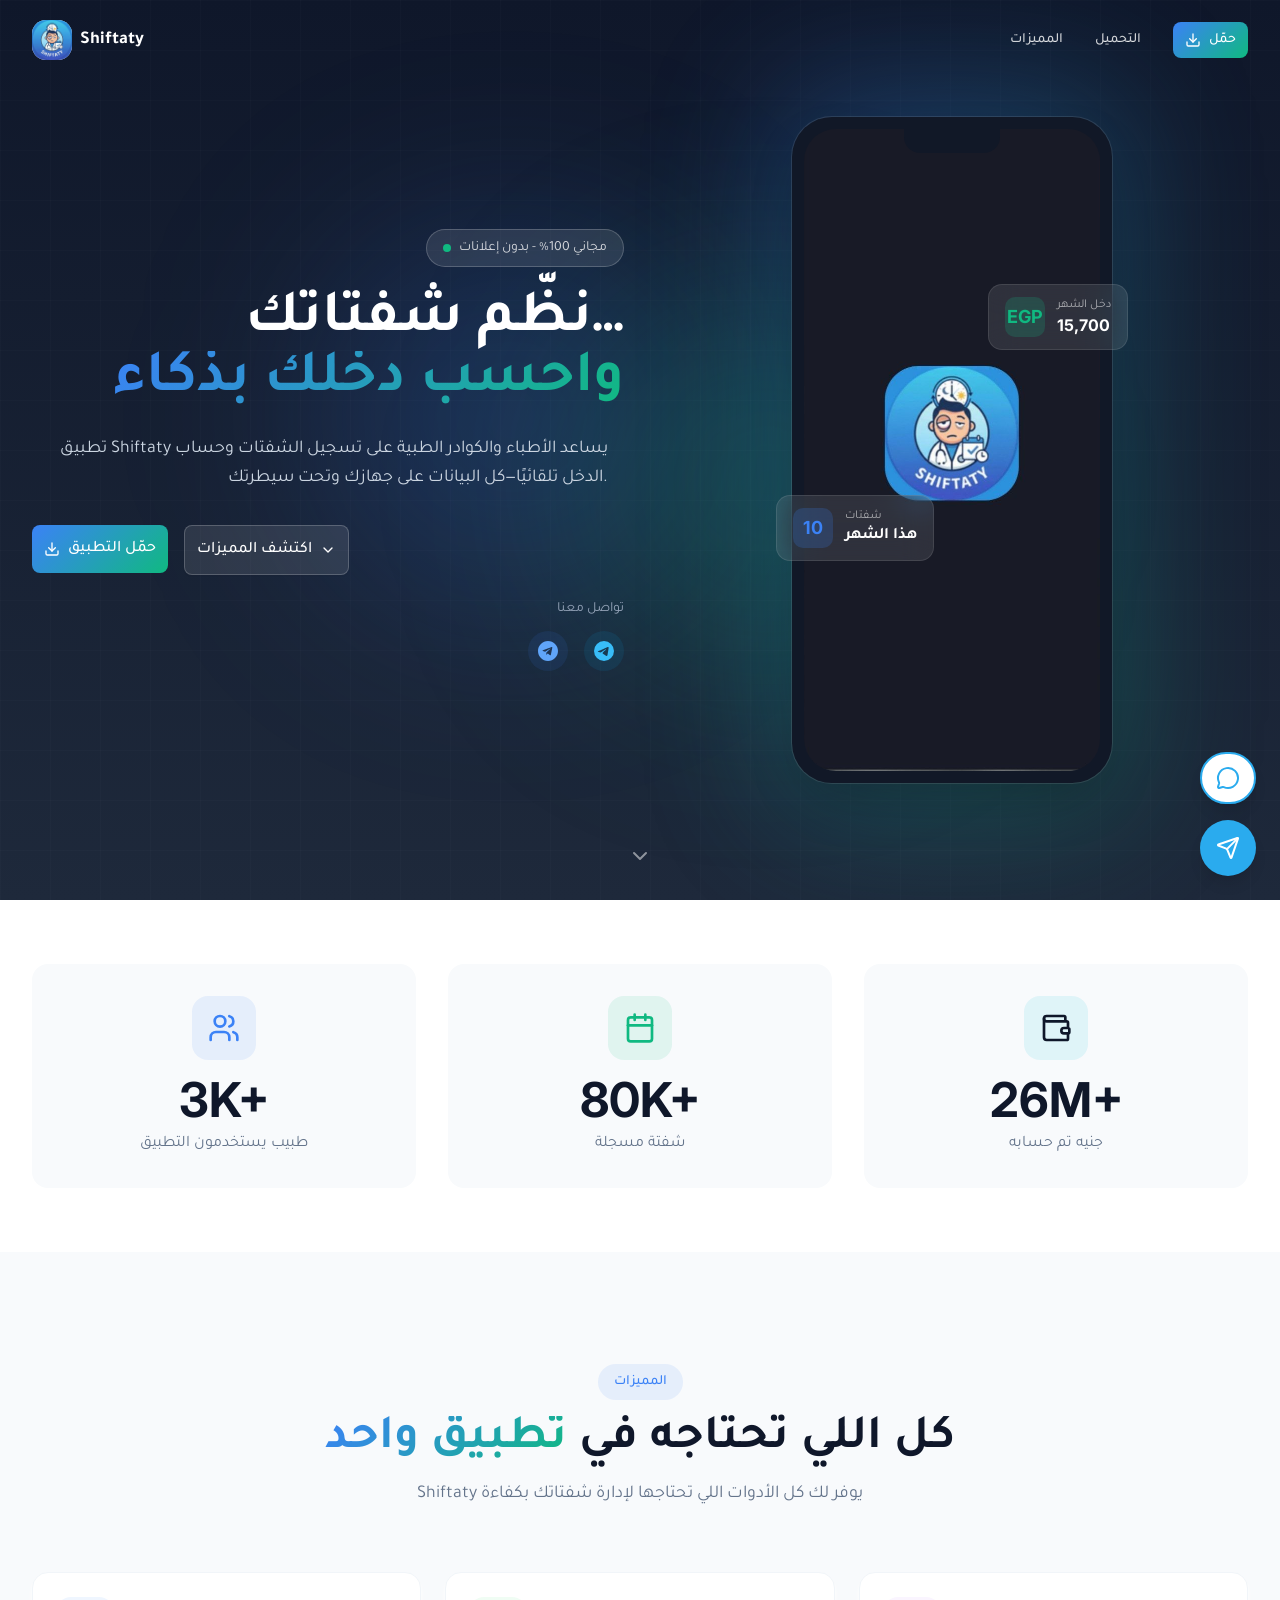
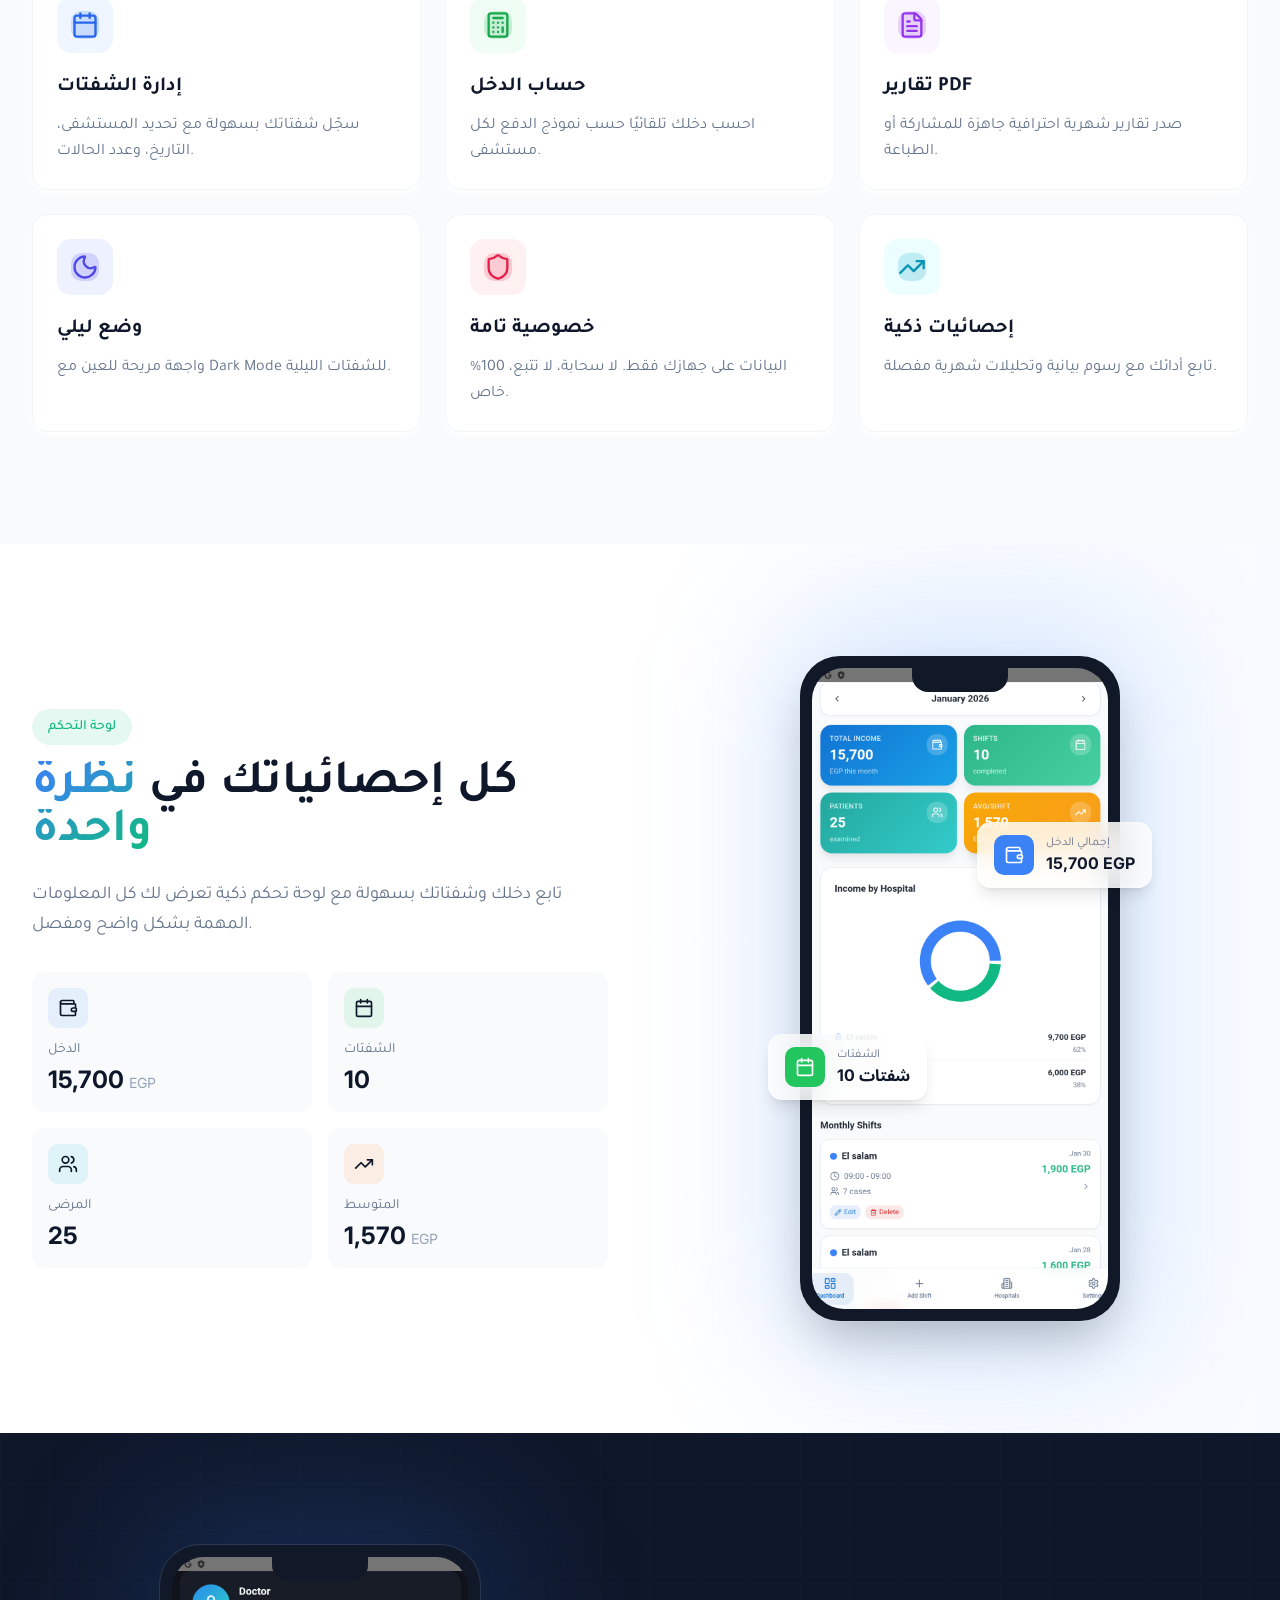
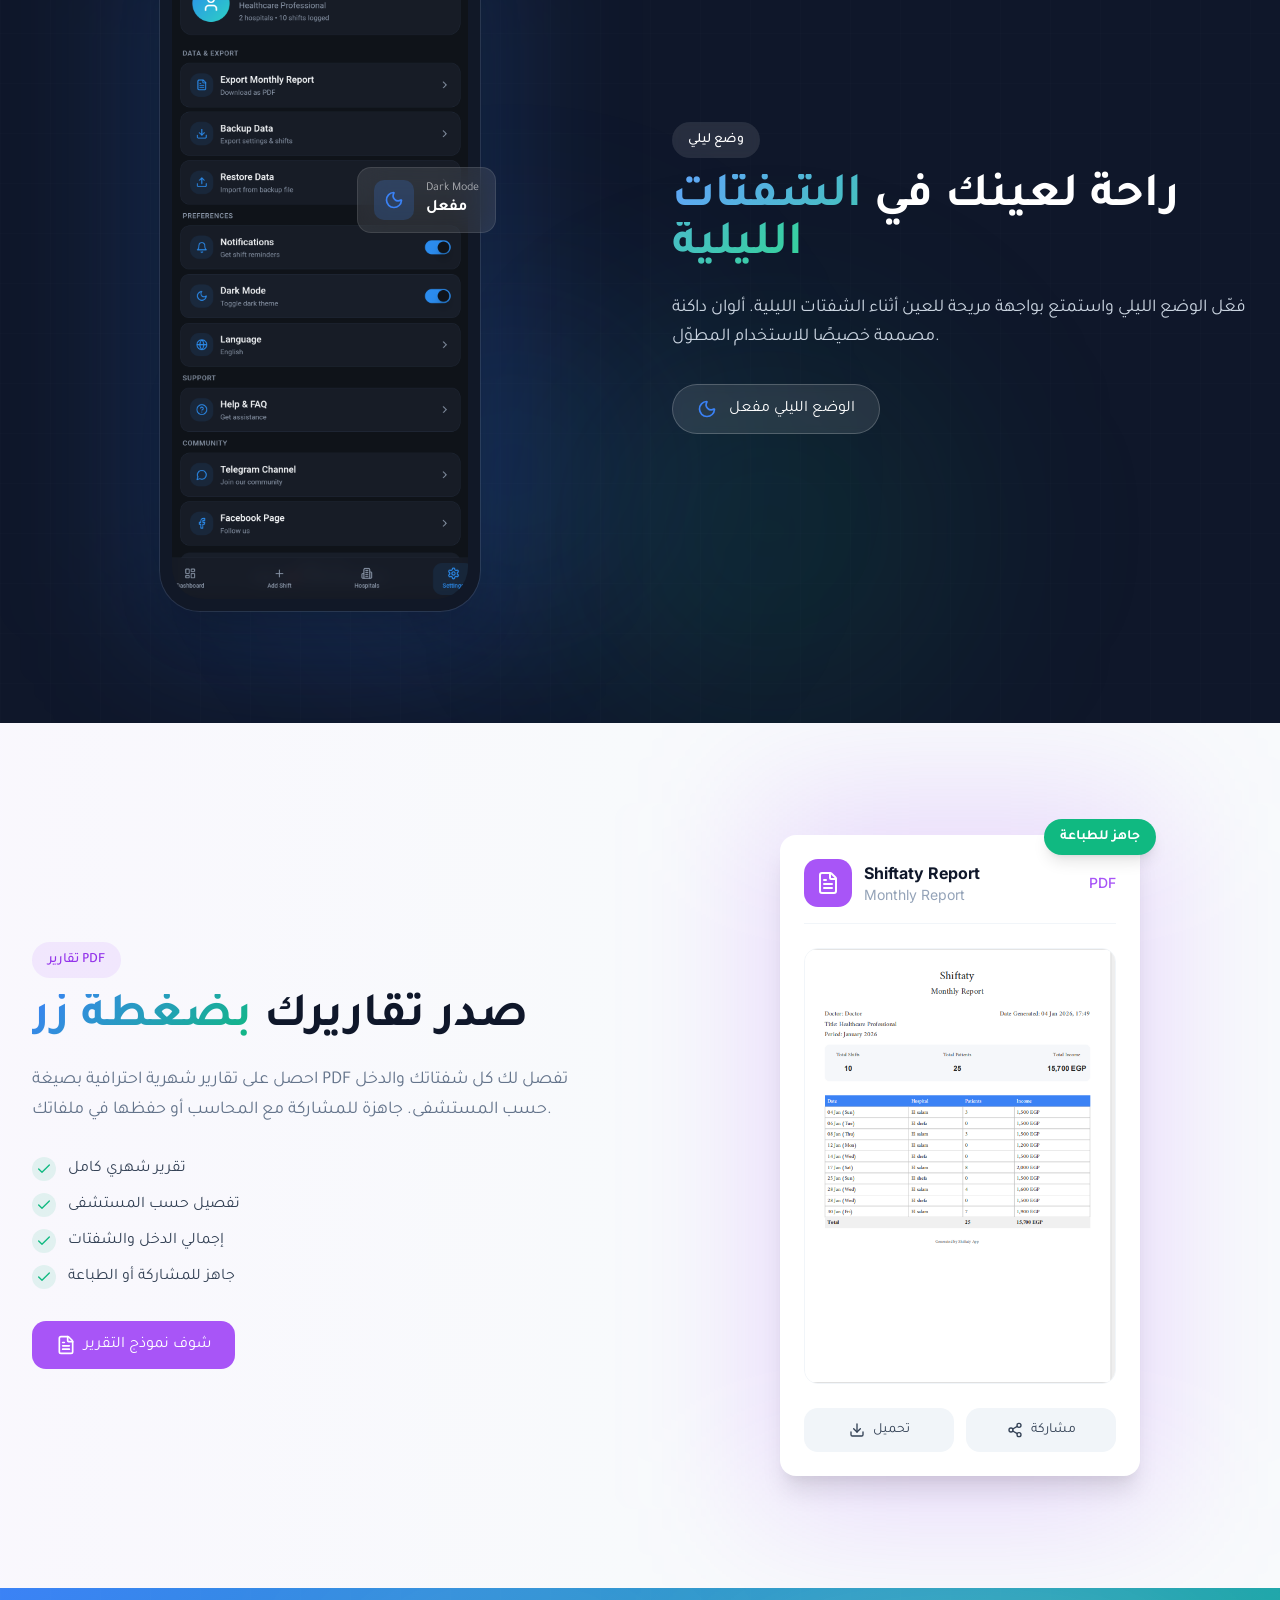
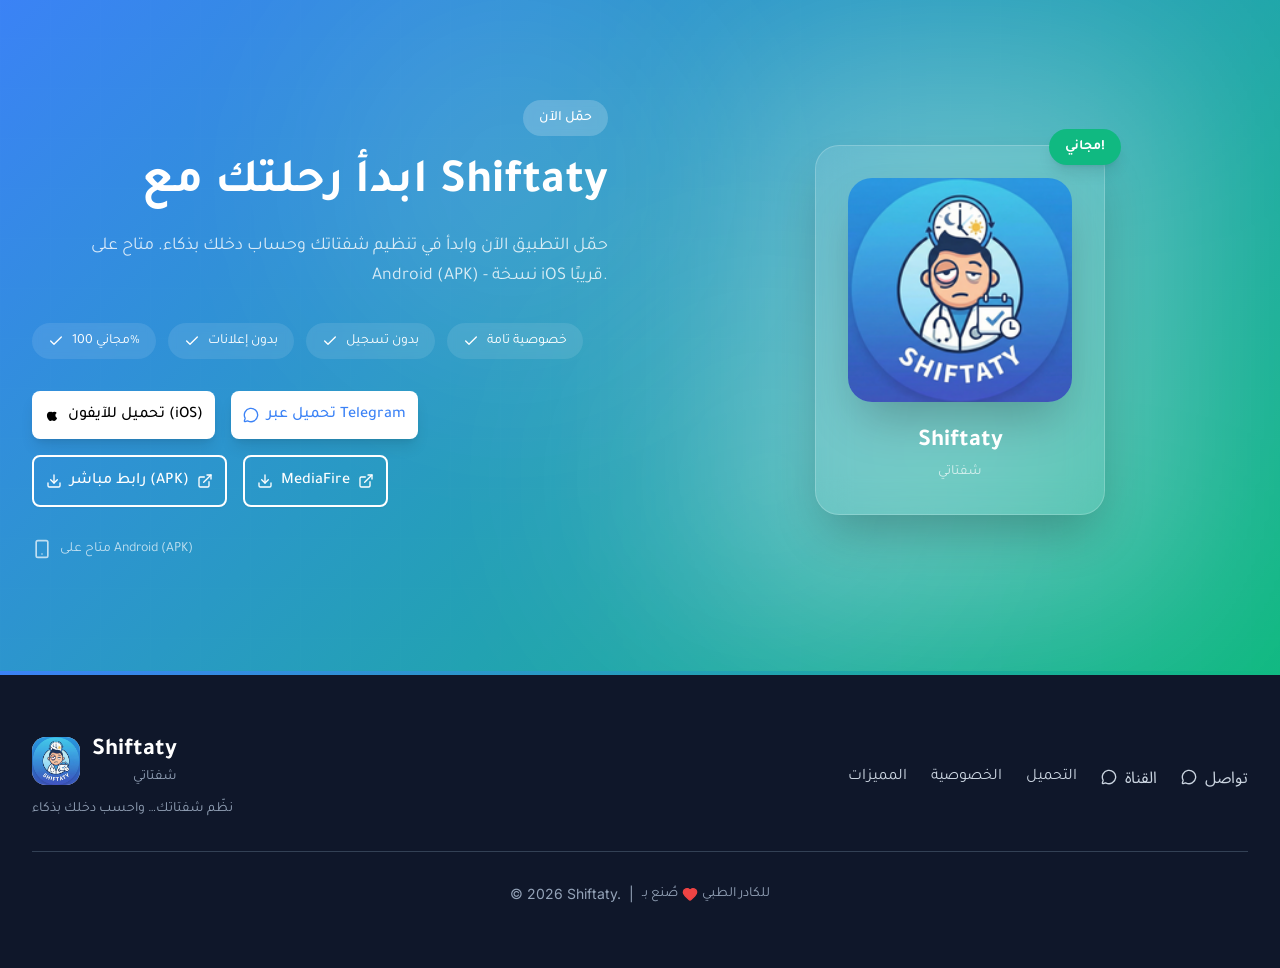
==== commit bb84ba0f: "Updates" ====
--- a/index.html
+++ b/index.html
@@ -6,8 +6,8 @@
   <meta name="viewport" content="width=device-width, initial-scale=1.0" />
   <title>Shiftaty - شفتاتي</title>
   <link rel="icon" type="image/png" href="./logo.png" />
-  <script type="module" crossorigin src="./assets/index-Sm555blN.js"></script>
-  <link rel="stylesheet" crossorigin href="./assets/index-DyUGiZbb.css">
+  <script type="module" crossorigin src="./assets/index-CxuLOIrd.js"></script>
+  <link rel="stylesheet" crossorigin href="./assets/index-DINLxlaS.css">
 </head>
 
 <body>
--- a/assets/index-DINLxlaS.css
+++ b/assets/index-DINLxlaS.css
@@ -0,0 +1 @@
+@import"https://fonts.googleapis.com/css2?family=Inter:wght@400;500;600;700&family=Tajawal:wght@400;500;700;800&family=Noto+Sans+Arabic:wght@400;500;700&display=swap";*,:before,:after{--tw-border-spacing-x: 0;--tw-border-spacing-y: 0;--tw-translate-x: 0;--tw-translate-y: 0;--tw-rotate: 0;--tw-skew-x: 0;--tw-skew-y: 0;--tw-scale-x: 1;--tw-scale-y: 1;--tw-pan-x: ;--tw-pan-y: ;--tw-pinch-zoom: ;--tw-scroll-snap-strictness: proximity;--tw-gradient-from-position: ;--tw-gradient-via-position: ;--tw-gradient-to-position: ;--tw-ordinal: ;--tw-slashed-zero: ;--tw-numeric-figure: ;--tw-numeric-spacing: ;--tw-numeric-fraction: ;--tw-ring-inset: ;--tw-ring-offset-width: 0px;--tw-ring-offset-color: #fff;--tw-ring-color: rgb(59 130 246 / .5);--tw-ring-offset-shadow: 0 0 #0000;--tw-ring-shadow: 0 0 #0000;--tw-shadow: 0 0 #0000;--tw-shadow-colored: 0 0 #0000;--tw-blur: ;--tw-brightness: ;--tw-contrast: ;--tw-grayscale: ;--tw-hue-rotate: ;--tw-invert: ;--tw-saturate: ;--tw-sepia: ;--tw-drop-shadow: ;--tw-backdrop-blur: ;--tw-backdrop-brightness: ;--tw-backdrop-contrast: ;--tw-backdrop-grayscale: ;--tw-backdrop-hue-rotate: ;--tw-backdrop-invert: ;--tw-backdrop-opacity: ;--tw-backdrop-saturate: ;--tw-backdrop-sepia: ;--tw-contain-size: ;--tw-contain-layout: ;--tw-contain-paint: ;--tw-contain-style: }::backdrop{--tw-border-spacing-x: 0;--tw-border-spacing-y: 0;--tw-translate-x: 0;--tw-translate-y: 0;--tw-rotate: 0;--tw-skew-x: 0;--tw-skew-y: 0;--tw-scale-x: 1;--tw-scale-y: 1;--tw-pan-x: ;--tw-pan-y: ;--tw-pinch-zoom: ;--tw-scroll-snap-strictness: proximity;--tw-gradient-from-position: ;--tw-gradient-via-position: ;--tw-gradient-to-position: ;--tw-ordinal: ;--tw-slashed-zero: ;--tw-numeric-figure: ;--tw-numeric-spacing: ;--tw-numeric-fraction: ;--tw-ring-inset: ;--tw-ring-offset-width: 0px;--tw-ring-offset-color: #fff;--tw-ring-color: rgb(59 130 246 / .5);--tw-ring-offset-shadow: 0 0 #0000;--tw-ring-shadow: 0 0 #0000;--tw-shadow: 0 0 #0000;--tw-shadow-colored: 0 0 #0000;--tw-blur: ;--tw-brightness: ;--tw-contrast: ;--tw-grayscale: ;--tw-hue-rotate: ;--tw-invert: ;--tw-saturate: ;--tw-sepia: ;--tw-drop-shadow: ;--tw-backdrop-blur: ;--tw-backdrop-brightness: ;--tw-backdrop-contrast: ;--tw-backdrop-grayscale: ;--tw-backdrop-hue-rotate: ;--tw-backdrop-invert: ;--tw-backdrop-opacity: ;--tw-backdrop-saturate: ;--tw-backdrop-sepia: ;--tw-contain-size: ;--tw-contain-layout: ;--tw-contain-paint: ;--tw-contain-style: }*,:before,:after{box-sizing:border-box;border-width:0;border-style:solid;border-color:#e5e7eb}:before,:after{--tw-content: ""}html,:host{line-height:1.5;-webkit-text-size-adjust:100%;-moz-tab-size:4;-o-tab-size:4;tab-size:4;font-family:ui-sans-serif,system-ui,sans-serif,"Apple Color Emoji","Segoe UI Emoji",Segoe UI Symbol,"Noto Color Emoji";font-feature-settings:normal;font-variation-settings:normal;-webkit-tap-highlight-color:transparent}body{margin:0;line-height:inherit}hr{height:0;color:inherit;border-top-width:1px}abbr:where([title]){-webkit-text-decoration:underline dotted;text-decoration:underline dotted}h1,h2,h3,h4,h5,h6{font-size:inherit;font-weight:inherit}a{color:inherit;text-decoration:inherit}b,strong{font-weight:bolder}code,kbd,samp,pre{font-family:ui-monospace,SFMono-Regular,Menlo,Monaco,Consolas,Liberation Mono,Courier New,monospace;font-feature-settings:normal;font-variation-settings:normal;font-size:1em}small{font-size:80%}sub,sup{font-size:75%;line-height:0;position:relative;vertical-align:baseline}sub{bottom:-.25em}sup{top:-.5em}table{text-indent:0;border-color:inherit;border-collapse:collapse}button,input,optgroup,select,textarea{font-family:inherit;font-feature-settings:inherit;font-variation-settings:inherit;font-size:100%;font-weight:inherit;line-height:inherit;letter-spacing:inherit;color:inherit;margin:0;padding:0}button,select{text-transform:none}button,input:where([type=button]),input:where([type=reset]),input:where([type=submit]){-webkit-appearance:button;background-color:transparent;background-image:none}:-moz-focusring{outline:auto}:-moz-ui-invalid{box-shadow:none}progress{vertical-align:baseline}::-webkit-inner-spin-button,::-webkit-outer-spin-button{height:auto}[type=search]{-webkit-appearance:textfield;outline-offset:-2px}::-webkit-search-decoration{-webkit-appearance:none}::-webkit-file-upload-button{-webkit-appearance:button;font:inherit}summary{display:list-item}blockquote,dl,dd,h1,h2,h3,h4,h5,h6,hr,figure,p,pre{margin:0}fieldset{margin:0;padding:0}legend{padding:0}ol,ul,menu{list-style:none;margin:0;padding:0}dialog{padding:0}textarea{resize:vertical}input::-moz-placeholder,textarea::-moz-placeholder{opacity:1;color:#9ca3af}input::placeholder,textarea::placeholder{opacity:1;color:#9ca3af}button,[role=button]{cursor:pointer}:disabled{cursor:default}img,svg,video,canvas,audio,iframe,embed,object{display:block;vertical-align:middle}img,video{max-width:100%;height:auto}[hidden]:where(:not([hidden=until-found])){display:none}:root{--background: 210 40% 98%;--foreground: 222 47% 11%;--card: 0 0% 100%;--card-foreground: 222 47% 11%;--popover: 0 0% 100%;--popover-foreground: 222 47% 11%;--primary: 217 91% 60%;--primary-foreground: 0 0% 100%;--secondary: 210 40% 96%;--secondary-foreground: 222 47% 11%;--muted: 210 40% 96%;--muted-foreground: 215 16% 47%;--accent: 160 84% 39%;--accent-foreground: 0 0% 100%;--destructive: 0 84% 60%;--destructive-foreground: 0 0% 100%;--border: 214 32% 91%;--input: 214 32% 91%;--ring: 217 91% 60%;--radius: .625rem}*{border-color:hsl(var(--border))}body{--tw-bg-opacity: 1;background-color:rgb(248 250 252 / var(--tw-bg-opacity, 1));font-family:Inter,sans-serif;--tw-text-opacity: 1;color:rgb(15 23 42 / var(--tw-text-opacity, 1));-webkit-font-smoothing:antialiased;-moz-osx-font-smoothing:grayscale;font-family:Inter,Noto Sans Arabic,sans-serif}.phone-mockup{position:relative;border-radius:40px;--tw-bg-opacity: 1;background-color:rgb(17 24 39 / var(--tw-bg-opacity, 1));padding:.75rem;--tw-shadow: 0 25px 50px -12px rgb(0 0 0 / .25);--tw-shadow-colored: 0 25px 50px -12px var(--tw-shadow-color);box-shadow:var(--tw-ring-offset-shadow, 0 0 #0000),var(--tw-ring-shadow, 0 0 #0000),var(--tw-shadow);--tw-ring-offset-shadow: var(--tw-ring-inset) 0 0 0 var(--tw-ring-offset-width) var(--tw-ring-offset-color);--tw-ring-shadow: var(--tw-ring-inset) 0 0 0 calc(1px + var(--tw-ring-offset-width)) var(--tw-ring-color);box-shadow:var(--tw-ring-offset-shadow),var(--tw-ring-shadow),var(--tw-shadow, 0 0 #0000);--tw-ring-color: rgb(255 255 255 / .1)}.phone-screen{overflow:hidden;border-radius:32px;--tw-bg-opacity: 1;background-color:rgb(255 255 255 / var(--tw-bg-opacity, 1));aspect-ratio:9/19.5}.phone-notch{position:absolute;top:.75rem;left:50%;height:1.5rem;width:6rem;--tw-translate-x: -50%;transform:translate(var(--tw-translate-x),var(--tw-translate-y)) rotate(var(--tw-rotate)) skew(var(--tw-skew-x)) skewY(var(--tw-skew-y)) scaleX(var(--tw-scale-x)) scaleY(var(--tw-scale-y));border-bottom-right-radius:1rem;border-bottom-left-radius:1rem;--tw-bg-opacity: 1;background-color:rgb(17 24 39 / var(--tw-bg-opacity, 1))}.glass-card{border-radius:1rem;border-width:1px;border-color:#fff3;background-color:#fffc;--tw-shadow: 0 4px 6px -1px rgba(0, 0, 0, .1), 0 2px 4px -1px rgba(0, 0, 0, .06);--tw-shadow-colored: 0 4px 6px -1px var(--tw-shadow-color), 0 2px 4px -1px var(--tw-shadow-color);box-shadow:var(--tw-ring-offset-shadow, 0 0 #0000),var(--tw-ring-shadow, 0 0 #0000),var(--tw-shadow);--tw-shadow-color: hsl(var(--card));--tw-shadow: var(--tw-shadow-colored);--tw-backdrop-blur: blur(16px);-webkit-backdrop-filter:var(--tw-backdrop-blur) var(--tw-backdrop-brightness) var(--tw-backdrop-contrast) var(--tw-backdrop-grayscale) var(--tw-backdrop-hue-rotate) var(--tw-backdrop-invert) var(--tw-backdrop-opacity) var(--tw-backdrop-saturate) var(--tw-backdrop-sepia);backdrop-filter:var(--tw-backdrop-blur) var(--tw-backdrop-brightness) var(--tw-backdrop-contrast) var(--tw-backdrop-grayscale) var(--tw-backdrop-hue-rotate) var(--tw-backdrop-invert) var(--tw-backdrop-opacity) var(--tw-backdrop-saturate) var(--tw-backdrop-sepia)}.glass-card-dark{border-radius:1rem;border-width:1px;border-color:#ffffff1a;background-color:#ffffff1a;--tw-backdrop-blur: blur(16px);-webkit-backdrop-filter:var(--tw-backdrop-blur) var(--tw-backdrop-brightness) var(--tw-backdrop-contrast) var(--tw-backdrop-grayscale) var(--tw-backdrop-hue-rotate) var(--tw-backdrop-invert) var(--tw-backdrop-opacity) var(--tw-backdrop-saturate) var(--tw-backdrop-sepia);backdrop-filter:var(--tw-backdrop-blur) var(--tw-backdrop-brightness) var(--tw-backdrop-contrast) var(--tw-backdrop-grayscale) var(--tw-backdrop-hue-rotate) var(--tw-backdrop-invert) var(--tw-backdrop-opacity) var(--tw-backdrop-saturate) var(--tw-backdrop-sepia)}.btn-gradient{border-radius:calc(var(--radius) + 4px);background-image:linear-gradient(135deg,#3b82f6,#10b981);padding:.75rem 1.5rem;font-weight:600;--tw-text-opacity: 1;color:rgb(255 255 255 / var(--tw-text-opacity, 1));transition-property:all;transition-timing-function:cubic-bezier(.4,0,.2,1);transition-duration:.3s;animation-duration:.3s}.btn-gradient:hover{--tw-scale-x: 1.02;--tw-scale-y: 1.02;transform:translate(var(--tw-translate-x),var(--tw-translate-y)) rotate(var(--tw-rotate)) skew(var(--tw-skew-x)) skewY(var(--tw-skew-y)) scaleX(var(--tw-scale-x)) scaleY(var(--tw-scale-y));--tw-shadow: 0 0 40px rgba(59, 130, 246, .3);--tw-shadow-colored: 0 0 40px var(--tw-shadow-color);box-shadow:var(--tw-ring-offset-shadow, 0 0 #0000),var(--tw-ring-shadow, 0 0 #0000),var(--tw-shadow)}.feature-card{border-radius:1rem;border-width:1px;--tw-border-opacity: 1;border-color:rgb(241 245 249 / var(--tw-border-opacity, 1));--tw-bg-opacity: 1;background-color:rgb(255 255 255 / var(--tw-bg-opacity, 1));padding:1.5rem;--tw-shadow: 0 4px 6px -1px rgba(0, 0, 0, .1), 0 2px 4px -1px rgba(0, 0, 0, .06);--tw-shadow-colored: 0 4px 6px -1px var(--tw-shadow-color), 0 2px 4px -1px var(--tw-shadow-color);box-shadow:var(--tw-ring-offset-shadow, 0 0 #0000),var(--tw-ring-shadow, 0 0 #0000),var(--tw-shadow);--tw-shadow-color: hsl(var(--card));--tw-shadow: var(--tw-shadow-colored);transition-property:all;transition-timing-function:cubic-bezier(.4,0,.2,1);transition-duration:.3s;animation-duration:.3s}.feature-card:hover{--tw-translate-y: -.25rem;transform:translate(var(--tw-translate-x),var(--tw-translate-y)) rotate(var(--tw-rotate)) skew(var(--tw-skew-x)) skewY(var(--tw-skew-y)) scaleX(var(--tw-scale-x)) scaleY(var(--tw-scale-y));--tw-shadow: 0 20px 25px -5px rgba(0, 0, 0, .1), 0 10px 10px -5px rgba(0, 0, 0, .04);--tw-shadow-colored: 0 20px 25px -5px var(--tw-shadow-color), 0 10px 10px -5px var(--tw-shadow-color);box-shadow:var(--tw-ring-offset-shadow, 0 0 #0000),var(--tw-ring-shadow, 0 0 #0000),var(--tw-shadow)}.arabic-text{font-family:Tajawal,Noto Sans Arabic,sans-serif}.section-container{margin-left:auto;margin-right:auto;max-width:80rem;padding-left:1rem;padding-right:1rem}@media(min-width:640px){.section-container{padding-left:1.5rem;padding-right:1.5rem}}@media(min-width:1024px){.section-container{padding-left:2rem;padding-right:2rem}}.sr-only{position:absolute;width:1px;height:1px;padding:0;margin:-1px;overflow:hidden;clip:rect(0,0,0,0);white-space:nowrap;border-width:0}.pointer-events-none{pointer-events:none}.pointer-events-auto{pointer-events:auto}.visible{visibility:visible}.invisible{visibility:hidden}.fixed{position:fixed}.absolute{position:absolute}.relative{position:relative}.inset-0{inset:0}.inset-x-0{left:0;right:0}.inset-y-0{top:0;bottom:0}.-bottom-12{bottom:-3rem}.-bottom-2{bottom:-.5rem}.-bottom-8{bottom:-2rem}.-left-12{left:-3rem}.-left-3{left:-.75rem}.-left-4{left:-1rem}.-left-8{left:-2rem}.-right-12{right:-3rem}.-right-2{right:-.5rem}.-right-4{right:-1rem}.-right-8{right:-2rem}.-top-12{top:-3rem}.-top-3{top:-.75rem}.-top-4{top:-1rem}.bottom-0{bottom:0}.bottom-1\/3{bottom:33.333333%}.bottom-1\/4{bottom:25%}.bottom-6{bottom:1.5rem}.bottom-8{bottom:2rem}.bottom-\[15\%\]{bottom:15%}.bottom-\[20\%\]{bottom:20%}.bottom-\[25\%\]{bottom:25%}.left-0{left:0}.left-1\/2{left:50%}.left-1\/4{left:25%}.left-2{left:.5rem}.left-\[10\%\]{left:10%}.left-\[20\%\]{left:20%}.left-\[5\%\]{left:5%}.left-\[50\%\]{left:50%}.left-\[60\%\]{left:60%}.left-\[8\%\]{left:8%}.right-0{right:0}.right-1{right:.25rem}.right-1\/4{right:25%}.right-2{right:.5rem}.right-3{right:.75rem}.right-4{right:1rem}.right-6{right:1.5rem}.right-\[10\%\]{right:10%}.right-\[15\%\]{right:15%}.right-\[8\%\]{right:8%}.top-0{top:0}.top-1{top:.25rem}.top-1\.5{top:.375rem}.top-1\/2{top:50%}.top-1\/3{top:33.333333%}.top-1\/4{top:25%}.top-16{top:4rem}.top-2\.5{top:.625rem}.top-3{top:.75rem}.top-3\.5{top:.875rem}.top-4{top:1rem}.top-6{top:1.5rem}.top-\[10\%\]{top:10%}.top-\[15\%\]{top:15%}.top-\[1px\]{top:1px}.top-\[20\%\]{top:20%}.top-\[25\%\]{top:25%}.top-\[30\%\]{top:30%}.top-\[50\%\]{top:50%}.top-\[60\%\]{top:60%}.top-full{top:100%}.isolate{isolation:isolate}.-z-10{z-index:-10}.z-10{z-index:10}.z-20{z-index:20}.z-40{z-index:40}.z-50{z-index:50}.z-\[100\]{z-index:100}.z-\[1\]{z-index:1}.order-first{order:-9999}.order-last{order:9999}.col-start-2{grid-column-start:2}.row-span-2{grid-row:span 2 / span 2}.row-start-1{grid-row-start:1}.\!m-0{margin:0!important}.-mx-1{margin-left:-.25rem;margin-right:-.25rem}.-my-2{margin-top:-.5rem;margin-bottom:-.5rem}.mx-2{margin-left:.5rem;margin-right:.5rem}.mx-3\.5{margin-left:.875rem;margin-right:.875rem}.mx-auto{margin-left:auto;margin-right:auto}.my-0{margin-top:0;margin-bottom:0}.my-0\.5{margin-top:.125rem;margin-bottom:.125rem}.my-1{margin-top:.25rem;margin-bottom:.25rem}.my-8{margin-top:2rem;margin-bottom:2rem}.-ml-4{margin-left:-1rem}.-mt-4{margin-top:-1rem}.mb-1{margin-bottom:.25rem}.mb-12{margin-bottom:3rem}.mb-16{margin-bottom:4rem}.mb-2{margin-bottom:.5rem}.mb-3{margin-bottom:.75rem}.mb-4{margin-bottom:1rem}.mb-5{margin-bottom:1.25rem}.mb-6{margin-bottom:1.5rem}.mb-8{margin-bottom:2rem}.ml-1{margin-left:.25rem}.ml-4{margin-left:1rem}.ml-auto{margin-left:auto}.mt-1{margin-top:.25rem}.mt-1\.5{margin-top:.375rem}.mt-16{margin-top:4rem}.mt-2{margin-top:.5rem}.mt-4{margin-top:1rem}.mt-6{margin-top:1.5rem}.mt-8{margin-top:2rem}.mt-auto{margin-top:auto}.line-clamp-1{overflow:hidden;display:-webkit-box;-webkit-box-orient:vertical;-webkit-line-clamp:1}.line-clamp-2{overflow:hidden;display:-webkit-box;-webkit-box-orient:vertical;-webkit-line-clamp:2}.block{display:block}.inline-block{display:inline-block}.flex{display:flex}.inline-flex{display:inline-flex}.table{display:table}.table-caption{display:table-caption}.table-cell{display:table-cell}.table-row{display:table-row}.grid{display:grid}.hidden{display:none}.aspect-square{aspect-ratio:1 / 1}.aspect-video{aspect-ratio:16 / 9}.size-10{width:2.5rem;height:2.5rem}.size-2{width:.5rem;height:.5rem}.size-2\.5{width:.625rem;height:.625rem}.size-3{width:.75rem;height:.75rem}.size-3\.5{width:.875rem;height:.875rem}.size-4{width:1rem;height:1rem}.size-6{width:1.5rem;height:1.5rem}.size-7{width:1.75rem;height:1.75rem}.size-8{width:2rem;height:2rem}.size-9{width:2.25rem;height:2.25rem}.size-auto{width:auto;height:auto}.size-full{width:100%;height:100%}.h-0\.5{height:.125rem}.h-1{height:.25rem}.h-1\.5{height:.375rem}.h-10{height:2.5rem}.h-12{height:3rem}.h-14{height:3.5rem}.h-16{height:4rem}.h-2{height:.5rem}.h-2\.5{height:.625rem}.h-20{height:5rem}.h-24{height:6rem}.h-4{height:1rem}.h-40{height:10rem}.h-48{height:12rem}.h-5{height:1.25rem}.h-6{height:1.5rem}.h-7{height:1.75rem}.h-8{height:2rem}.h-9{height:2.25rem}.h-96{height:24rem}.h-\[1\.15rem\]{height:1.15rem}.h-\[calc\(100\%-1px\)\]{height:calc(100% - 1px)}.h-\[var\(--radix-navigation-menu-viewport-height\)\]{height:var(--radix-navigation-menu-viewport-height)}.h-\[var\(--radix-select-trigger-height\)\]{height:var(--radix-select-trigger-height)}.h-auto{height:auto}.h-full{height:100%}.h-px{height:1px}.h-svh{height:100svh}.max-h-\[300px\]{max-height:300px}.max-h-screen{max-height:100vh}.min-h-0{min-height:0px}.min-h-16{min-height:4rem}.min-h-4{min-height:1rem}.min-h-screen{min-height:100vh}.min-h-svh{min-height:100svh}.w-0{width:0px}.w-1{width:.25rem}.w-1\/2{width:50%}.w-10{width:2.5rem}.w-12{width:3rem}.w-14{width:3.5rem}.w-16{width:4rem}.w-2{width:.5rem}.w-2\.5{width:.625rem}.w-20{width:5rem}.w-24{width:6rem}.w-3{width:.75rem}.w-3\/4{width:75%}.w-4{width:1rem}.w-40{width:10rem}.w-48{width:12rem}.w-5{width:1.25rem}.w-6{width:1.5rem}.w-64{width:16rem}.w-7{width:1.75rem}.w-72{width:18rem}.w-8{width:2rem}.w-9{width:2.25rem}.w-96{width:24rem}.w-\[100px\]{width:100px}.w-\[260px\]{width:260px}.w-\[280px\]{width:280px}.w-\[300px\]{width:300px}.w-\[80\%\]{width:80%}.w-auto{width:auto}.w-fit{width:-moz-fit-content;width:fit-content}.w-full{width:100%}.w-max{width:-moz-max-content;width:max-content}.w-px{width:1px}.min-w-0{min-width:0px}.min-w-10{min-width:2.5rem}.min-w-5{min-width:1.25rem}.min-w-8{min-width:2rem}.min-w-9{min-width:2.25rem}.min-w-\[12rem\]{min-width:12rem}.min-w-\[8rem\]{min-width:8rem}.min-w-\[var\(--radix-select-trigger-width\)\]{min-width:var(--radix-select-trigger-width)}.max-w-2xl{max-width:42rem}.max-w-4xl{max-width:56rem}.max-w-7xl{max-width:80rem}.max-w-\[calc\(100\%-2rem\)\]{max-width:calc(100% - 2rem)}.max-w-max{max-width:-moz-max-content;max-width:max-content}.max-w-sm{max-width:24rem}.max-w-xl{max-width:36rem}.max-w-xs{max-width:20rem}.flex-1{flex:1 1 0%}.flex-shrink-0,.shrink-0{flex-shrink:0}.grow{flex-grow:1}.grow-0{flex-grow:0}.basis-full{flex-basis:100%}.caption-bottom{caption-side:bottom}.border-collapse{border-collapse:collapse}.-translate-x-1\/2{--tw-translate-x: -50%;transform:translate(var(--tw-translate-x),var(--tw-translate-y)) rotate(var(--tw-rotate)) skew(var(--tw-skew-x)) skewY(var(--tw-skew-y)) scaleX(var(--tw-scale-x)) scaleY(var(--tw-scale-y))}.-translate-x-12{--tw-translate-x: -3rem;transform:translate(var(--tw-translate-x),var(--tw-translate-y)) rotate(var(--tw-rotate)) skew(var(--tw-skew-x)) skewY(var(--tw-skew-y)) scaleX(var(--tw-scale-x)) scaleY(var(--tw-scale-y))}.-translate-x-4{--tw-translate-x: -1rem;transform:translate(var(--tw-translate-x),var(--tw-translate-y)) rotate(var(--tw-rotate)) skew(var(--tw-skew-x)) skewY(var(--tw-skew-y)) scaleX(var(--tw-scale-x)) scaleY(var(--tw-scale-y))}.-translate-x-px{--tw-translate-x: -1px;transform:translate(var(--tw-translate-x),var(--tw-translate-y)) rotate(var(--tw-rotate)) skew(var(--tw-skew-x)) skewY(var(--tw-skew-y)) scaleX(var(--tw-scale-x)) scaleY(var(--tw-scale-y))}.-translate-y-1\/2{--tw-translate-y: -50%;transform:translate(var(--tw-translate-x),var(--tw-translate-y)) rotate(var(--tw-rotate)) skew(var(--tw-skew-x)) skewY(var(--tw-skew-y)) scaleX(var(--tw-scale-x)) scaleY(var(--tw-scale-y))}.translate-x-0{--tw-translate-x: 0px;transform:translate(var(--tw-translate-x),var(--tw-translate-y)) rotate(var(--tw-rotate)) skew(var(--tw-skew-x)) skewY(var(--tw-skew-y)) scaleX(var(--tw-scale-x)) scaleY(var(--tw-scale-y))}.translate-x-12{--tw-translate-x: 3rem;transform:translate(var(--tw-translate-x),var(--tw-translate-y)) rotate(var(--tw-rotate)) skew(var(--tw-skew-x)) skewY(var(--tw-skew-y)) scaleX(var(--tw-scale-x)) scaleY(var(--tw-scale-y))}.translate-x-\[-50\%\]{--tw-translate-x: -50%;transform:translate(var(--tw-translate-x),var(--tw-translate-y)) rotate(var(--tw-rotate)) skew(var(--tw-skew-x)) skewY(var(--tw-skew-y)) scaleX(var(--tw-scale-x)) scaleY(var(--tw-scale-y))}.translate-x-full{--tw-translate-x: 100%;transform:translate(var(--tw-translate-x),var(--tw-translate-y)) rotate(var(--tw-rotate)) skew(var(--tw-skew-x)) skewY(var(--tw-skew-y)) scaleX(var(--tw-scale-x)) scaleY(var(--tw-scale-y))}.translate-x-px{--tw-translate-x: 1px;transform:translate(var(--tw-translate-x),var(--tw-translate-y)) rotate(var(--tw-rotate)) skew(var(--tw-skew-x)) skewY(var(--tw-skew-y)) scaleX(var(--tw-scale-x)) scaleY(var(--tw-scale-y))}.translate-y-0{--tw-translate-y: 0px;transform:translate(var(--tw-translate-x),var(--tw-translate-y)) rotate(var(--tw-rotate)) skew(var(--tw-skew-x)) skewY(var(--tw-skew-y)) scaleX(var(--tw-scale-x)) scaleY(var(--tw-scale-y))}.translate-y-0\.5{--tw-translate-y: .125rem;transform:translate(var(--tw-translate-x),var(--tw-translate-y)) rotate(var(--tw-rotate)) skew(var(--tw-skew-x)) skewY(var(--tw-skew-y)) scaleX(var(--tw-scale-x)) scaleY(var(--tw-scale-y))}.translate-y-4{--tw-translate-y: 1rem;transform:translate(var(--tw-translate-x),var(--tw-translate-y)) rotate(var(--tw-rotate)) skew(var(--tw-skew-x)) skewY(var(--tw-skew-y)) scaleX(var(--tw-scale-x)) scaleY(var(--tw-scale-y))}.translate-y-8{--tw-translate-y: 2rem;transform:translate(var(--tw-translate-x),var(--tw-translate-y)) rotate(var(--tw-rotate)) skew(var(--tw-skew-x)) skewY(var(--tw-skew-y)) scaleX(var(--tw-scale-x)) scaleY(var(--tw-scale-y))}.translate-y-\[-50\%\]{--tw-translate-y: -50%;transform:translate(var(--tw-translate-x),var(--tw-translate-y)) rotate(var(--tw-rotate)) skew(var(--tw-skew-x)) skewY(var(--tw-skew-y)) scaleX(var(--tw-scale-x)) scaleY(var(--tw-scale-y))}.translate-y-\[calc\(-50\%_-_2px\)\]{--tw-translate-y: calc(-50% - 2px) ;transform:translate(var(--tw-translate-x),var(--tw-translate-y)) rotate(var(--tw-rotate)) skew(var(--tw-skew-x)) skewY(var(--tw-skew-y)) scaleX(var(--tw-scale-x)) scaleY(var(--tw-scale-y))}.rotate-45{--tw-rotate: 45deg;transform:translate(var(--tw-translate-x),var(--tw-translate-y)) rotate(var(--tw-rotate)) skew(var(--tw-skew-x)) skewY(var(--tw-skew-y)) scaleX(var(--tw-scale-x)) scaleY(var(--tw-scale-y))}.rotate-90{--tw-rotate: 90deg;transform:translate(var(--tw-translate-x),var(--tw-translate-y)) rotate(var(--tw-rotate)) skew(var(--tw-skew-x)) skewY(var(--tw-skew-y)) scaleX(var(--tw-scale-x)) scaleY(var(--tw-scale-y))}.rotate-\[-8deg\]{--tw-rotate: -8deg;transform:translate(var(--tw-translate-x),var(--tw-translate-y)) rotate(var(--tw-rotate)) skew(var(--tw-skew-x)) skewY(var(--tw-skew-y)) scaleX(var(--tw-scale-x)) scaleY(var(--tw-scale-y))}.rotate-\[6deg\]{--tw-rotate: 6deg;transform:translate(var(--tw-translate-x),var(--tw-translate-y)) rotate(var(--tw-rotate)) skew(var(--tw-skew-x)) skewY(var(--tw-skew-y)) scaleX(var(--tw-scale-x)) scaleY(var(--tw-scale-y))}.scale-110{--tw-scale-x: 1.1;--tw-scale-y: 1.1;transform:translate(var(--tw-translate-x),var(--tw-translate-y)) rotate(var(--tw-rotate)) skew(var(--tw-skew-x)) skewY(var(--tw-skew-y)) scaleX(var(--tw-scale-x)) scaleY(var(--tw-scale-y))}.scale-150{--tw-scale-x: 1.5;--tw-scale-y: 1.5;transform:translate(var(--tw-translate-x),var(--tw-translate-y)) rotate(var(--tw-rotate)) skew(var(--tw-skew-x)) skewY(var(--tw-skew-y)) scaleX(var(--tw-scale-x)) scaleY(var(--tw-scale-y))}.transform{transform:translate(var(--tw-translate-x),var(--tw-translate-y)) rotate(var(--tw-rotate)) skew(var(--tw-skew-x)) skewY(var(--tw-skew-y)) scaleX(var(--tw-scale-x)) scaleY(var(--tw-scale-y))}@keyframes bounce{0%,to{transform:translateY(-25%);animation-timing-function:cubic-bezier(.8,0,1,1)}50%{transform:none;animation-timing-function:cubic-bezier(0,0,.2,1)}}.animate-bounce{animation:bounce 1s infinite}@keyframes float{0%,to{transform:translateY(0)}50%{transform:translateY(-15px)}}.animate-float{animation:float 4s ease-in-out infinite}@keyframes pulse{50%{opacity:.5}}.animate-pulse{animation:pulse 2s cubic-bezier(.4,0,.6,1) infinite}@keyframes spin{to{transform:rotate(360deg)}}.animate-spin{animation:spin 1s linear infinite}.cursor-default{cursor:default}.cursor-text{cursor:text}.touch-none{touch-action:none}.select-none{-webkit-user-select:none;-moz-user-select:none;user-select:none}.resize-none{resize:none}.scroll-my-1{scroll-margin-top:.25rem;scroll-margin-bottom:.25rem}.scroll-py-1{scroll-padding-top:.25rem;scroll-padding-bottom:.25rem}.list-disc{list-style-type:disc}.list-none{list-style-type:none}.auto-rows-min{grid-auto-rows:min-content}.grid-cols-1{grid-template-columns:repeat(1,minmax(0,1fr))}.grid-cols-2{grid-template-columns:repeat(2,minmax(0,1fr))}.grid-cols-\[0_1fr\]{grid-template-columns:0 1fr}.grid-rows-\[auto_auto\]{grid-template-rows:auto auto}.flex-row{flex-direction:row}.flex-col{flex-direction:column}.flex-col-reverse{flex-direction:column-reverse}.flex-wrap{flex-wrap:wrap}.place-content-center{place-content:center}.items-start{align-items:flex-start}.items-end{align-items:flex-end}.items-center{align-items:center}.items-stretch{align-items:stretch}.justify-start{justify-content:flex-start}.justify-center{justify-content:center}.justify-between{justify-content:space-between}.justify-items-start{justify-items:start}.gap-0\.5{gap:.125rem}.gap-1{gap:.25rem}.gap-1\.5{gap:.375rem}.gap-10{gap:2.5rem}.gap-12{gap:3rem}.gap-2{gap:.5rem}.gap-2\.5{gap:.625rem}.gap-3{gap:.75rem}.gap-4{gap:1rem}.gap-6{gap:1.5rem}.gap-7{gap:1.75rem}.gap-8{gap:2rem}.gap-\[--spacing\(var\(--gap\)\)\]{gap:var(--spacing(var(--gap)))}.gap-y-0\.5{row-gap:.125rem}.space-x-2>:not([hidden])~:not([hidden]){--tw-space-x-reverse: 0;margin-right:calc(.5rem * var(--tw-space-x-reverse));margin-left:calc(.5rem * calc(1 - var(--tw-space-x-reverse)))}.space-y-3>:not([hidden])~:not([hidden]){--tw-space-y-reverse: 0;margin-top:calc(.75rem * calc(1 - var(--tw-space-y-reverse)));margin-bottom:calc(.75rem * var(--tw-space-y-reverse))}.self-start{align-self:flex-start}.self-stretch{align-self:stretch}.justify-self-end{justify-self:end}.overflow-auto{overflow:auto}.overflow-hidden{overflow:hidden}.overflow-x-auto{overflow-x:auto}.overflow-y-auto{overflow-y:auto}.overflow-x-hidden{overflow-x:hidden}.whitespace-nowrap{white-space:nowrap}.text-balance{text-wrap:balance}.break-words{overflow-wrap:break-word}.rounded-2xl{border-radius:1rem}.rounded-3xl{border-radius:1.5rem}.rounded-\[28px\]{border-radius:28px}.rounded-\[2px\]{border-radius:2px}.rounded-\[32px\]{border-radius:32px}.rounded-\[36px\]{border-radius:36px}.rounded-\[40px\]{border-radius:40px}.rounded-\[4px\]{border-radius:4px}.rounded-\[calc\(var\(--radius\)-5px\)\]{border-radius:calc(var(--radius) - 5px)}.rounded-\[inherit\]{border-radius:inherit}.rounded-full{border-radius:9999px}.rounded-lg{border-radius:var(--radius)}.rounded-md{border-radius:calc(var(--radius) - 2px)}.rounded-none{border-radius:0}.rounded-phone{border-radius:40px}.rounded-sm{border-radius:calc(var(--radius) - 4px)}.rounded-xl{border-radius:calc(var(--radius) + 4px)}.rounded-xs{border-radius:calc(var(--radius) - 6px)}.rounded-b-2xl{border-bottom-right-radius:1rem;border-bottom-left-radius:1rem}.rounded-b-xl{border-bottom-right-radius:calc(var(--radius) + 4px);border-bottom-left-radius:calc(var(--radius) + 4px)}.rounded-l-md{border-top-left-radius:calc(var(--radius) - 2px);border-bottom-left-radius:calc(var(--radius) - 2px)}.rounded-r-md{border-top-right-radius:calc(var(--radius) - 2px);border-bottom-right-radius:calc(var(--radius) - 2px)}.rounded-tl-sm{border-top-left-radius:calc(var(--radius) - 4px)}.border{border-width:1px}.border-0{border-width:0px}.border-2{border-width:2px}.border-\[1\.5px\]{border-width:1.5px}.border-\[3px\]{border-width:3px}.border-y{border-top-width:1px;border-bottom-width:1px}.border-b{border-bottom-width:1px}.border-l{border-left-width:1px}.border-r{border-right-width:1px}.border-t{border-top-width:1px}.border-dashed{border-style:dashed}.border-\[\#2AABEE\]{--tw-border-opacity: 1;border-color:rgb(42 171 238 / var(--tw-border-opacity, 1))}.border-border{border-color:hsl(var(--border))}.border-border\/50{border-color:hsl(var(--border) / .5)}.border-destructive{--tw-border-opacity: 1;border-color:hsl(var(--destructive) / var(--tw-border-opacity, 1))}.border-input{border-color:hsl(var(--input))}.border-primary{border-color:hsl(var(--primary))}.border-slate-100{--tw-border-opacity: 1;border-color:rgb(241 245 249 / var(--tw-border-opacity, 1))}.border-slate-700{--tw-border-opacity: 1;border-color:rgb(51 65 85 / var(--tw-border-opacity, 1))}.border-transparent{border-color:transparent}.border-white{--tw-border-opacity: 1;border-color:rgb(255 255 255 / var(--tw-border-opacity, 1))}.border-white\/20{border-color:#fff3}.border-l-transparent{border-left-color:transparent}.border-t-transparent{border-top-color:transparent}.bg-\[\#2AABEE\]{--tw-bg-opacity: 1;background-color:rgb(42 171 238 / var(--tw-bg-opacity, 1))}.bg-accent{background-color:hsl(var(--accent))}.bg-background{background-color:hsl(var(--background))}.bg-black\/50{background-color:#00000080}.bg-blue-50{--tw-bg-opacity: 1;background-color:rgb(239 246 255 / var(--tw-bg-opacity, 1))}.bg-blue-500{--tw-bg-opacity: 1;background-color:rgb(59 130 246 / var(--tw-bg-opacity, 1))}.bg-blue-500\/10{background-color:#3b82f61a}.bg-border{background-color:hsl(var(--border))}.bg-brand-blue{--tw-bg-opacity: 1;background-color:rgb(59 130 246 / var(--tw-bg-opacity, 1))}.bg-brand-blue\/10{background-color:#3b82f61a}.bg-brand-blue\/20{background-color:#3b82f633}.bg-brand-cyan{--tw-bg-opacity: 1;background-color:rgb(6 182 212 / var(--tw-bg-opacity, 1))}.bg-brand-green{--tw-bg-opacity: 1;background-color:rgb(16 185 129 / var(--tw-bg-opacity, 1))}.bg-brand-green\/10{background-color:#10b9811a}.bg-brand-green\/20{background-color:#10b98133}.bg-card{background-color:hsl(var(--card))}.bg-cyan-50{--tw-bg-opacity: 1;background-color:rgb(236 254 255 / var(--tw-bg-opacity, 1))}.bg-cyan-500{--tw-bg-opacity: 1;background-color:rgb(6 182 212 / var(--tw-bg-opacity, 1))}.bg-destructive{--tw-bg-opacity: 1;background-color:hsl(var(--destructive) / var(--tw-bg-opacity, 1))}.bg-foreground{background-color:hsl(var(--foreground))}.bg-green-50{--tw-bg-opacity: 1;background-color:rgb(240 253 244 / var(--tw-bg-opacity, 1))}.bg-green-500{--tw-bg-opacity: 1;background-color:rgb(34 197 94 / var(--tw-bg-opacity, 1))}.bg-indigo-50{--tw-bg-opacity: 1;background-color:rgb(238 242 255 / var(--tw-bg-opacity, 1))}.bg-input{background-color:hsl(var(--input))}.bg-muted{background-color:hsl(var(--muted))}.bg-muted\/50{background-color:hsl(var(--muted) / .5)}.bg-navy-900{--tw-bg-opacity: 1;background-color:rgb(15 23 42 / var(--tw-bg-opacity, 1))}.bg-orange-500{--tw-bg-opacity: 1;background-color:rgb(249 115 22 / var(--tw-bg-opacity, 1))}.bg-popover{background-color:hsl(var(--popover))}.bg-primary{background-color:hsl(var(--primary))}.bg-primary\/20{background-color:hsl(var(--primary) / .2)}.bg-purple-50{--tw-bg-opacity: 1;background-color:rgb(250 245 255 / var(--tw-bg-opacity, 1))}.bg-purple-500{--tw-bg-opacity: 1;background-color:rgb(168 85 247 / var(--tw-bg-opacity, 1))}.bg-purple-500\/10{background-color:#a855f71a}.bg-purple-500\/20{background-color:#a855f733}.bg-rose-50{--tw-bg-opacity: 1;background-color:rgb(255 241 242 / var(--tw-bg-opacity, 1))}.bg-rose-500{--tw-bg-opacity: 1;background-color:rgb(244 63 94 / var(--tw-bg-opacity, 1))}.bg-secondary{background-color:hsl(var(--secondary))}.bg-sky-500\/10{background-color:#0ea5e91a}.bg-slate-100{--tw-bg-opacity: 1;background-color:rgb(241 245 249 / var(--tw-bg-opacity, 1))}.bg-slate-50{--tw-bg-opacity: 1;background-color:rgb(248 250 252 / var(--tw-bg-opacity, 1))}.bg-transparent{background-color:transparent}.bg-white{--tw-bg-opacity: 1;background-color:rgb(255 255 255 / var(--tw-bg-opacity, 1))}.bg-white\/10{background-color:#ffffff1a}.bg-white\/20{background-color:#fff3}.bg-white\/30{background-color:#ffffff4d}.bg-white\/90{background-color:#ffffffe6}.bg-opacity-10{--tw-bg-opacity: .1}.bg-gradient-brand{background-image:linear-gradient(135deg,#3b82f6,#10b981)}.bg-gradient-dark{background-image:linear-gradient(180deg,#0f172a,#1e293b)}.bg-gradient-to-br{background-image:linear-gradient(to bottom right,var(--tw-gradient-stops))}.bg-gradient-to-l{background-image:linear-gradient(to left,var(--tw-gradient-stops))}.bg-gradient-to-r{background-image:linear-gradient(to right,var(--tw-gradient-stops))}.from-blue-50\/50{--tw-gradient-from: rgb(239 246 255 / .5) var(--tw-gradient-from-position);--tw-gradient-to: rgb(239 246 255 / 0) var(--tw-gradient-to-position);--tw-gradient-stops: var(--tw-gradient-from), var(--tw-gradient-to)}.from-blue-500{--tw-gradient-from: #3b82f6 var(--tw-gradient-from-position);--tw-gradient-to: rgb(59 130 246 / 0) var(--tw-gradient-to-position);--tw-gradient-stops: var(--tw-gradient-from), var(--tw-gradient-to)}.from-cyan-500{--tw-gradient-from: #06b6d4 var(--tw-gradient-from-position);--tw-gradient-to: rgb(6 182 212 / 0) var(--tw-gradient-to-position);--tw-gradient-stops: var(--tw-gradient-from), var(--tw-gradient-to)}.from-green-500{--tw-gradient-from: #22c55e var(--tw-gradient-from-position);--tw-gradient-to: rgb(34 197 94 / 0) var(--tw-gradient-to-position);--tw-gradient-stops: var(--tw-gradient-from), var(--tw-gradient-to)}.from-indigo-500{--tw-gradient-from: #6366f1 var(--tw-gradient-from-position);--tw-gradient-to: rgb(99 102 241 / 0) var(--tw-gradient-to-position);--tw-gradient-stops: var(--tw-gradient-from), var(--tw-gradient-to)}.from-purple-50\/50{--tw-gradient-from: rgb(250 245 255 / .5) var(--tw-gradient-from-position);--tw-gradient-to: rgb(250 245 255 / 0) var(--tw-gradient-to-position);--tw-gradient-stops: var(--tw-gradient-from), var(--tw-gradient-to)}.from-purple-500{--tw-gradient-from: #a855f7 var(--tw-gradient-from-position);--tw-gradient-to: rgb(168 85 247 / 0) var(--tw-gradient-to-position);--tw-gradient-stops: var(--tw-gradient-from), var(--tw-gradient-to)}.from-rose-500{--tw-gradient-from: #f43f5e var(--tw-gradient-from-position);--tw-gradient-to: rgb(244 63 94 / 0) var(--tw-gradient-to-position);--tw-gradient-stops: var(--tw-gradient-from), var(--tw-gradient-to)}.to-blue-600{--tw-gradient-to: #2563eb var(--tw-gradient-to-position)}.to-cyan-600{--tw-gradient-to: #0891b2 var(--tw-gradient-to-position)}.to-green-600{--tw-gradient-to: #16a34a var(--tw-gradient-to-position)}.to-indigo-600{--tw-gradient-to: #4f46e5 var(--tw-gradient-to-position)}.to-purple-600{--tw-gradient-to: #9333ea var(--tw-gradient-to-position)}.to-rose-600{--tw-gradient-to: #e11d48 var(--tw-gradient-to-position)}.to-transparent{--tw-gradient-to: transparent var(--tw-gradient-to-position)}.fill-current{fill:currentColor}.fill-foreground{fill:hsl(var(--foreground))}.fill-primary{fill:hsl(var(--primary))}.fill-red-500{fill:#ef4444}.fill-yellow-400{fill:#facc15}.object-contain{-o-object-fit:contain;object-fit:contain}.object-cover{-o-object-fit:cover;object-fit:cover}.p-0{padding:0}.p-1{padding:.25rem}.p-2{padding:.5rem}.p-2\.5{padding:.625rem}.p-3{padding:.75rem}.p-4{padding:1rem}.p-6{padding:1.5rem}.p-8{padding:2rem}.p-\[3px\]{padding:3px}.p-px{padding:1px}.px-1{padding-left:.25rem;padding-right:.25rem}.px-1\.5{padding-left:.375rem;padding-right:.375rem}.px-2{padding-left:.5rem;padding-right:.5rem}.px-2\.5{padding-left:.625rem;padding-right:.625rem}.px-3{padding-left:.75rem;padding-right:.75rem}.px-4{padding-left:1rem;padding-right:1rem}.px-5{padding-left:1.25rem;padding-right:1.25rem}.px-6{padding-left:1.5rem;padding-right:1.5rem}.px-8{padding-left:2rem;padding-right:2rem}.py-0\.5{padding-top:.125rem;padding-bottom:.125rem}.py-1{padding-top:.25rem;padding-bottom:.25rem}.py-1\.5{padding-top:.375rem;padding-bottom:.375rem}.py-12{padding-top:3rem;padding-bottom:3rem}.py-16{padding-top:4rem;padding-bottom:4rem}.py-2{padding-top:.5rem;padding-bottom:.5rem}.py-20{padding-top:5rem;padding-bottom:5rem}.py-3{padding-top:.75rem;padding-bottom:.75rem}.py-4{padding-top:1rem;padding-bottom:1rem}.py-5{padding-top:1.25rem;padding-bottom:1.25rem}.py-6{padding-top:1.5rem;padding-bottom:1.5rem}.pb-3{padding-bottom:.75rem}.pb-4{padding-bottom:1rem}.pl-2{padding-left:.5rem}.pl-3{padding-left:.75rem}.pl-4{padding-left:1rem}.pl-8{padding-left:2rem}.pr-1{padding-right:.25rem}.pr-2{padding-right:.5rem}.pr-2\.5{padding-right:.625rem}.pr-3{padding-right:.75rem}.pr-6{padding-right:1.5rem}.pr-8{padding-right:2rem}.pt-0{padding-top:0}.pt-20{padding-top:5rem}.pt-3{padding-top:.75rem}.pt-4{padding-top:1rem}.text-left{text-align:left}.text-center{text-align:center}.align-middle{vertical-align:middle}.font-mono{font-family:ui-monospace,SFMono-Regular,Menlo,Monaco,Consolas,Liberation Mono,Courier New,monospace}.font-sans{font-family:ui-sans-serif,system-ui,sans-serif,"Apple Color Emoji","Segoe UI Emoji",Segoe UI Symbol,"Noto Color Emoji"}.text-2xl{font-size:1.5rem;line-height:2rem}.text-3xl{font-size:1.875rem;line-height:2.25rem}.text-4xl{font-size:2.25rem;line-height:2.5rem}.text-\[0\.8rem\]{font-size:.8rem}.text-base{font-size:1rem;line-height:1.5rem}.text-lg{font-size:1.125rem;line-height:1.75rem}.text-sm{font-size:.875rem;line-height:1.25rem}.text-sm\/relaxed{font-size:.875rem;line-height:1.625}.text-xl{font-size:1.25rem;line-height:1.75rem}.text-xs{font-size:.75rem;line-height:1rem}.font-bold{font-weight:700}.font-medium{font-weight:500}.font-normal{font-weight:400}.font-semibold{font-weight:600}.tabular-nums{--tw-numeric-spacing: tabular-nums;font-variant-numeric:var(--tw-ordinal) var(--tw-slashed-zero) var(--tw-numeric-figure) var(--tw-numeric-spacing) var(--tw-numeric-fraction)}.leading-none{line-height:1}.leading-normal{line-height:1.5}.leading-relaxed{line-height:1.625}.leading-snug{line-height:1.375}.leading-tight{line-height:1.25}.tracking-tight{letter-spacing:-.025em}.tracking-widest{letter-spacing:.1em}.text-\[\#2AABEE\]{--tw-text-opacity: 1;color:rgb(42 171 238 / var(--tw-text-opacity, 1))}.text-accent-foreground{color:hsl(var(--accent-foreground))}.text-background{color:hsl(var(--background))}.text-black{--tw-text-opacity: 1;color:rgb(0 0 0 / var(--tw-text-opacity, 1))}.text-blue-400{--tw-text-opacity: 1;color:rgb(96 165 250 / var(--tw-text-opacity, 1))}.text-blue-600{--tw-text-opacity: 1;color:rgb(37 99 235 / var(--tw-text-opacity, 1))}.text-brand-blue{--tw-text-opacity: 1;color:rgb(59 130 246 / var(--tw-text-opacity, 1))}.text-brand-green{--tw-text-opacity: 1;color:rgb(16 185 129 / var(--tw-text-opacity, 1))}.text-card-foreground{color:hsl(var(--card-foreground))}.text-current{color:currentColor}.text-cyan-600{--tw-text-opacity: 1;color:rgb(8 145 178 / var(--tw-text-opacity, 1))}.text-destructive{--tw-text-opacity: 1;color:hsl(var(--destructive) / var(--tw-text-opacity, 1))}.text-destructive-foreground{--tw-text-opacity: 1;color:hsl(var(--destructive-foreground) / var(--tw-text-opacity, 1))}.text-foreground{color:hsl(var(--foreground))}.text-foreground\/50{color:hsl(var(--foreground) / .5)}.text-green-600{--tw-text-opacity: 1;color:rgb(22 163 74 / var(--tw-text-opacity, 1))}.text-indigo-600{--tw-text-opacity: 1;color:rgb(79 70 229 / var(--tw-text-opacity, 1))}.text-muted-foreground{color:hsl(var(--muted-foreground))}.text-popover-foreground{color:hsl(var(--popover-foreground))}.text-primary{color:hsl(var(--primary))}.text-primary-foreground{color:hsl(var(--primary-foreground))}.text-purple-500{--tw-text-opacity: 1;color:rgb(168 85 247 / var(--tw-text-opacity, 1))}.text-purple-600{--tw-text-opacity: 1;color:rgb(147 51 234 / var(--tw-text-opacity, 1))}.text-red-500{--tw-text-opacity: 1;color:rgb(239 68 68 / var(--tw-text-opacity, 1))}.text-rose-600{--tw-text-opacity: 1;color:rgb(225 29 72 / var(--tw-text-opacity, 1))}.text-secondary-foreground{color:hsl(var(--secondary-foreground))}.text-sky-400{--tw-text-opacity: 1;color:rgb(56 189 248 / var(--tw-text-opacity, 1))}.text-slate-300{--tw-text-opacity: 1;color:rgb(203 213 225 / var(--tw-text-opacity, 1))}.text-slate-400{--tw-text-opacity: 1;color:rgb(148 163 184 / var(--tw-text-opacity, 1))}.text-slate-500{--tw-text-opacity: 1;color:rgb(100 116 139 / var(--tw-text-opacity, 1))}.text-slate-700{--tw-text-opacity: 1;color:rgb(51 65 85 / var(--tw-text-opacity, 1))}.text-slate-900{--tw-text-opacity: 1;color:rgb(15 23 42 / var(--tw-text-opacity, 1))}.text-white{--tw-text-opacity: 1;color:rgb(255 255 255 / var(--tw-text-opacity, 1))}.text-white\/50{color:#ffffff80}.text-white\/60{color:#fff9}.text-white\/70{color:#ffffffb3}.text-white\/80{color:#fffc}.text-yellow-400{--tw-text-opacity: 1;color:rgb(250 204 21 / var(--tw-text-opacity, 1))}.underline-offset-4{text-underline-offset:4px}.opacity-0{opacity:0}.opacity-10{opacity:.1}.opacity-100{opacity:1}.opacity-15{opacity:.15}.opacity-20{opacity:.2}.opacity-30{opacity:.3}.opacity-50{opacity:.5}.opacity-60{opacity:.6}.opacity-70{opacity:.7}.opacity-90{opacity:.9}.shadow{--tw-shadow: 0 1px 3px 0 rgb(0 0 0 / .1), 0 1px 2px -1px rgb(0 0 0 / .1);--tw-shadow-colored: 0 1px 3px 0 var(--tw-shadow-color), 0 1px 2px -1px var(--tw-shadow-color);box-shadow:var(--tw-ring-offset-shadow, 0 0 #0000),var(--tw-ring-shadow, 0 0 #0000),var(--tw-shadow)}.shadow-2xl{--tw-shadow: 0 25px 50px -12px rgb(0 0 0 / .25);--tw-shadow-colored: 0 25px 50px -12px var(--tw-shadow-color);box-shadow:var(--tw-ring-offset-shadow, 0 0 #0000),var(--tw-ring-shadow, 0 0 #0000),var(--tw-shadow)}.shadow-\[0_0_0_1px_hsl\(var\(--sidebar-border\)\)\]{--tw-shadow: 0 0 0 1px hsl(var(--sidebar-border));--tw-shadow-colored: 0 0 0 1px var(--tw-shadow-color);box-shadow:var(--tw-ring-offset-shadow, 0 0 #0000),var(--tw-ring-shadow, 0 0 #0000),var(--tw-shadow)}.shadow-card{--tw-shadow: 0 4px 6px -1px rgba(0, 0, 0, .1), 0 2px 4px -1px rgba(0, 0, 0, .06);--tw-shadow-colored: 0 4px 6px -1px var(--tw-shadow-color), 0 2px 4px -1px var(--tw-shadow-color);box-shadow:var(--tw-ring-offset-shadow, 0 0 #0000),var(--tw-ring-shadow, 0 0 #0000),var(--tw-shadow)}.shadow-float{--tw-shadow: 0 20px 25px -5px rgba(0, 0, 0, .1), 0 10px 10px -5px rgba(0, 0, 0, .04);--tw-shadow-colored: 0 20px 25px -5px var(--tw-shadow-color), 0 10px 10px -5px var(--tw-shadow-color);box-shadow:var(--tw-ring-offset-shadow, 0 0 #0000),var(--tw-ring-shadow, 0 0 #0000),var(--tw-shadow)}.shadow-lg{--tw-shadow: 0 10px 15px -3px rgb(0 0 0 / .1), 0 4px 6px -4px rgb(0 0 0 / .1);--tw-shadow-colored: 0 10px 15px -3px var(--tw-shadow-color), 0 4px 6px -4px var(--tw-shadow-color);box-shadow:var(--tw-ring-offset-shadow, 0 0 #0000),var(--tw-ring-shadow, 0 0 #0000),var(--tw-shadow)}.shadow-md{--tw-shadow: 0 4px 6px -1px rgb(0 0 0 / .1), 0 2px 4px -2px rgb(0 0 0 / .1);--tw-shadow-colored: 0 4px 6px -1px var(--tw-shadow-color), 0 2px 4px -2px var(--tw-shadow-color);box-shadow:var(--tw-ring-offset-shadow, 0 0 #0000),var(--tw-ring-shadow, 0 0 #0000),var(--tw-shadow)}.shadow-none{--tw-shadow: 0 0 #0000;--tw-shadow-colored: 0 0 #0000;box-shadow:var(--tw-ring-offset-shadow, 0 0 #0000),var(--tw-ring-shadow, 0 0 #0000),var(--tw-shadow)}.shadow-sm{--tw-shadow: 0 1px 2px 0 rgb(0 0 0 / .05);--tw-shadow-colored: 0 1px 2px 0 var(--tw-shadow-color);box-shadow:var(--tw-ring-offset-shadow, 0 0 #0000),var(--tw-ring-shadow, 0 0 #0000),var(--tw-shadow)}.shadow-xl{--tw-shadow: 0 20px 25px -5px rgb(0 0 0 / .1), 0 8px 10px -6px rgb(0 0 0 / .1);--tw-shadow-colored: 0 20px 25px -5px var(--tw-shadow-color), 0 8px 10px -6px var(--tw-shadow-color);box-shadow:var(--tw-ring-offset-shadow, 0 0 #0000),var(--tw-ring-shadow, 0 0 #0000),var(--tw-shadow)}.shadow-xs{--tw-shadow: 0 1px 2px 0 rgb(0 0 0 / .05);--tw-shadow-colored: 0 1px 2px 0 var(--tw-shadow-color);box-shadow:var(--tw-ring-offset-shadow, 0 0 #0000),var(--tw-ring-shadow, 0 0 #0000),var(--tw-shadow)}.shadow-card{--tw-shadow-color: hsl(var(--card));--tw-shadow: var(--tw-shadow-colored)}.outline-none{outline:2px solid transparent;outline-offset:2px}.outline{outline-style:solid}.ring-0{--tw-ring-offset-shadow: var(--tw-ring-inset) 0 0 0 var(--tw-ring-offset-width) var(--tw-ring-offset-color);--tw-ring-shadow: var(--tw-ring-inset) 0 0 0 calc(0px + var(--tw-ring-offset-width)) var(--tw-ring-color);box-shadow:var(--tw-ring-offset-shadow),var(--tw-ring-shadow),var(--tw-shadow, 0 0 #0000)}.ring-2{--tw-ring-offset-shadow: var(--tw-ring-inset) 0 0 0 var(--tw-ring-offset-width) var(--tw-ring-offset-color);--tw-ring-shadow: var(--tw-ring-inset) 0 0 0 calc(2px + var(--tw-ring-offset-width)) var(--tw-ring-color);box-shadow:var(--tw-ring-offset-shadow),var(--tw-ring-shadow),var(--tw-shadow, 0 0 #0000)}.ring-ring\/50{--tw-ring-color: hsl(var(--ring) / .5)}.ring-opacity-30{--tw-ring-opacity: .3}.ring-offset-background{--tw-ring-offset-color: hsl(var(--background))}.blur-3xl{--tw-blur: blur(64px);filter:var(--tw-blur) var(--tw-brightness) var(--tw-contrast) var(--tw-grayscale) var(--tw-hue-rotate) var(--tw-invert) var(--tw-saturate) var(--tw-sepia) var(--tw-drop-shadow)}.blur-\[100px\]{--tw-blur: blur(100px);filter:var(--tw-blur) var(--tw-brightness) var(--tw-contrast) var(--tw-grayscale) var(--tw-hue-rotate) var(--tw-invert) var(--tw-saturate) var(--tw-sepia) var(--tw-drop-shadow)}.filter{filter:var(--tw-blur) var(--tw-brightness) var(--tw-contrast) var(--tw-grayscale) var(--tw-hue-rotate) var(--tw-invert) var(--tw-saturate) var(--tw-sepia) var(--tw-drop-shadow)}.backdrop-blur-lg{--tw-backdrop-blur: blur(16px);-webkit-backdrop-filter:var(--tw-backdrop-blur) var(--tw-backdrop-brightness) var(--tw-backdrop-contrast) var(--tw-backdrop-grayscale) var(--tw-backdrop-hue-rotate) var(--tw-backdrop-invert) var(--tw-backdrop-opacity) var(--tw-backdrop-saturate) var(--tw-backdrop-sepia);backdrop-filter:var(--tw-backdrop-blur) var(--tw-backdrop-brightness) var(--tw-backdrop-contrast) var(--tw-backdrop-grayscale) var(--tw-backdrop-hue-rotate) var(--tw-backdrop-invert) var(--tw-backdrop-opacity) var(--tw-backdrop-saturate) var(--tw-backdrop-sepia)}.backdrop-blur-md{--tw-backdrop-blur: blur(12px);-webkit-backdrop-filter:var(--tw-backdrop-blur) var(--tw-backdrop-brightness) var(--tw-backdrop-contrast) var(--tw-backdrop-grayscale) var(--tw-backdrop-hue-rotate) var(--tw-backdrop-invert) var(--tw-backdrop-opacity) var(--tw-backdrop-saturate) var(--tw-backdrop-sepia);backdrop-filter:var(--tw-backdrop-blur) var(--tw-backdrop-brightness) var(--tw-backdrop-contrast) var(--tw-backdrop-grayscale) var(--tw-backdrop-hue-rotate) var(--tw-backdrop-invert) var(--tw-backdrop-opacity) var(--tw-backdrop-saturate) var(--tw-backdrop-sepia)}.backdrop-blur-sm{--tw-backdrop-blur: blur(4px);-webkit-backdrop-filter:var(--tw-backdrop-blur) var(--tw-backdrop-brightness) var(--tw-backdrop-contrast) var(--tw-backdrop-grayscale) var(--tw-backdrop-hue-rotate) var(--tw-backdrop-invert) var(--tw-backdrop-opacity) var(--tw-backdrop-saturate) var(--tw-backdrop-sepia);backdrop-filter:var(--tw-backdrop-blur) var(--tw-backdrop-brightness) var(--tw-backdrop-contrast) var(--tw-backdrop-grayscale) var(--tw-backdrop-hue-rotate) var(--tw-backdrop-invert) var(--tw-backdrop-opacity) var(--tw-backdrop-saturate) var(--tw-backdrop-sepia)}.transition{transition-property:color,background-color,border-color,text-decoration-color,fill,stroke,opacity,box-shadow,transform,filter,backdrop-filter;transition-timing-function:cubic-bezier(.4,0,.2,1);transition-duration:.15s}.transition-\[color\,box-shadow\]{transition-property:color,box-shadow;transition-timing-function:cubic-bezier(.4,0,.2,1);transition-duration:.15s}.transition-\[left\,right\,width\]{transition-property:left,right,width;transition-timing-function:cubic-bezier(.4,0,.2,1);transition-duration:.15s}.transition-\[margin\,opacity\]{transition-property:margin,opacity;transition-timing-function:cubic-bezier(.4,0,.2,1);transition-duration:.15s}.transition-\[width\,height\,padding\]{transition-property:width,height,padding;transition-timing-function:cubic-bezier(.4,0,.2,1);transition-duration:.15s}.transition-\[width\]{transition-property:width;transition-timing-function:cubic-bezier(.4,0,.2,1);transition-duration:.15s}.transition-all{transition-property:all;transition-timing-function:cubic-bezier(.4,0,.2,1);transition-duration:.15s}.transition-colors{transition-property:color,background-color,border-color,text-decoration-color,fill,stroke;transition-timing-function:cubic-bezier(.4,0,.2,1);transition-duration:.15s}.transition-none{transition-property:none}.transition-opacity{transition-property:opacity;transition-timing-function:cubic-bezier(.4,0,.2,1);transition-duration:.15s}.transition-shadow{transition-property:box-shadow;transition-timing-function:cubic-bezier(.4,0,.2,1);transition-duration:.15s}.transition-transform{transition-property:transform;transition-timing-function:cubic-bezier(.4,0,.2,1);transition-duration:.15s}.duration-100{transition-duration:.1s}.duration-1000{transition-duration:1s}.duration-200{transition-duration:.2s}.duration-300{transition-duration:.3s}.duration-500{transition-duration:.5s}.duration-700{transition-duration:.7s}.ease-in-out{transition-timing-function:cubic-bezier(.4,0,.2,1)}.ease-linear{transition-timing-function:linear}@keyframes enter{0%{opacity:var(--tw-enter-opacity, 1);transform:translate3d(var(--tw-enter-translate-x, 0),var(--tw-enter-translate-y, 0),0) scale3d(var(--tw-enter-scale, 1),var(--tw-enter-scale, 1),var(--tw-enter-scale, 1)) rotate(var(--tw-enter-rotate, 0))}}@keyframes exit{to{opacity:var(--tw-exit-opacity, 1);transform:translate3d(var(--tw-exit-translate-x, 0),var(--tw-exit-translate-y, 0),0) scale3d(var(--tw-exit-scale, 1),var(--tw-exit-scale, 1),var(--tw-exit-scale, 1)) rotate(var(--tw-exit-rotate, 0))}}.animate-in{animation-name:enter;animation-duration:.15s;--tw-enter-opacity: initial;--tw-enter-scale: initial;--tw-enter-rotate: initial;--tw-enter-translate-x: initial;--tw-enter-translate-y: initial}.fade-in-0{--tw-enter-opacity: 0}.zoom-in-95{--tw-enter-scale: .95}.duration-100{animation-duration:.1s}.duration-1000{animation-duration:1s}.duration-200{animation-duration:.2s}.duration-300{animation-duration:.3s}.duration-500{animation-duration:.5s}.duration-700{animation-duration:.7s}.ease-in-out{animation-timing-function:cubic-bezier(.4,0,.2,1)}.ease-linear{animation-timing-function:linear}.text-gradient{background-image:linear-gradient(135deg,#3b82f6,#10b981);-webkit-background-clip:text;background-clip:text;color:transparent}.animate-in{animation:fadeInUp .6s ease-out forwards}@keyframes fadeInUp{0%{opacity:0;transform:translateY(30px)}to{opacity:1;transform:translateY(0)}}@keyframes slideInLeft{0%{opacity:0;transform:translate(-50px)}to{opacity:1;transform:translate(0)}}@keyframes slideInRight{0%{opacity:0;transform:translate(50px)}to{opacity:1;transform:translate(0)}}.bg-grid{background-image:linear-gradient(rgba(255,255,255,.03) 1px,transparent 1px),linear-gradient(90deg,rgba(255,255,255,.03) 1px,transparent 1px);background-size:50px 50px}.\[--cell-size\:--spacing\(8\)\]{--cell-size: var(--spacing(8))}::-webkit-scrollbar{width:8px}::-webkit-scrollbar-track{background:#f1f5f9}::-webkit-scrollbar-thumb{background:#94a3b8;border-radius:4px}::-webkit-scrollbar-thumb:hover{background:#64748b}.selection\:bg-primary *::-moz-selection{background-color:hsl(var(--primary))}.selection\:bg-primary *::selection{background-color:hsl(var(--primary))}.selection\:text-primary-foreground *::-moz-selection{color:hsl(var(--primary-foreground))}.selection\:text-primary-foreground *::selection{color:hsl(var(--primary-foreground))}.selection\:bg-primary::-moz-selection{background-color:hsl(var(--primary))}.selection\:bg-primary::selection{background-color:hsl(var(--primary))}.selection\:text-primary-foreground::-moz-selection{color:hsl(var(--primary-foreground))}.selection\:text-primary-foreground::selection{color:hsl(var(--primary-foreground))}.file\:inline-flex::file-selector-button{display:inline-flex}.file\:h-7::file-selector-button{height:1.75rem}.file\:border-0::file-selector-button{border-width:0px}.file\:bg-transparent::file-selector-button{background-color:transparent}.file\:text-sm::file-selector-button{font-size:.875rem;line-height:1.25rem}.file\:font-medium::file-selector-button{font-weight:500}.file\:text-foreground::file-selector-button{color:hsl(var(--foreground))}.placeholder\:text-muted-foreground::-moz-placeholder{color:hsl(var(--muted-foreground))}.placeholder\:text-muted-foreground::placeholder{color:hsl(var(--muted-foreground))}.after\:absolute:after{content:var(--tw-content);position:absolute}.after\:-inset-2:after{content:var(--tw-content);inset:-.5rem}.after\:inset-y-0:after{content:var(--tw-content);top:0;bottom:0}.after\:left-1\/2:after{content:var(--tw-content);left:50%}.after\:w-1:after{content:var(--tw-content);width:.25rem}.after\:w-\[2px\]:after{content:var(--tw-content);width:2px}.after\:-translate-x-1\/2:after{content:var(--tw-content);--tw-translate-x: -50%;transform:translate(var(--tw-translate-x),var(--tw-translate-y)) rotate(var(--tw-rotate)) skew(var(--tw-skew-x)) skewY(var(--tw-skew-y)) scaleX(var(--tw-scale-x)) scaleY(var(--tw-scale-y))}.first\:rounded-l-md:first-child{border-top-left-radius:calc(var(--radius) - 2px);border-bottom-left-radius:calc(var(--radius) - 2px)}.first\:border-l:first-child{border-left-width:1px}.last\:mt-0:last-child{margin-top:0}.last\:rounded-r-md:last-child{border-top-right-radius:calc(var(--radius) - 2px);border-bottom-right-radius:calc(var(--radius) - 2px)}.last\:border-b-0:last-child{border-bottom-width:0px}.hover\:-translate-y-0\.5:hover{--tw-translate-y: -.125rem;transform:translate(var(--tw-translate-x),var(--tw-translate-y)) rotate(var(--tw-rotate)) skew(var(--tw-skew-x)) skewY(var(--tw-skew-y)) scaleX(var(--tw-scale-x)) scaleY(var(--tw-scale-y))}.hover\:rotate-12:hover{--tw-rotate: 12deg;transform:translate(var(--tw-translate-x),var(--tw-translate-y)) rotate(var(--tw-rotate)) skew(var(--tw-skew-x)) skewY(var(--tw-skew-y)) scaleX(var(--tw-scale-x)) scaleY(var(--tw-scale-y))}.hover\:scale-105:hover{--tw-scale-x: 1.05;--tw-scale-y: 1.05;transform:translate(var(--tw-translate-x),var(--tw-translate-y)) rotate(var(--tw-rotate)) skew(var(--tw-skew-x)) skewY(var(--tw-skew-y)) scaleX(var(--tw-scale-x)) scaleY(var(--tw-scale-y))}.hover\:scale-110:hover{--tw-scale-x: 1.1;--tw-scale-y: 1.1;transform:translate(var(--tw-translate-x),var(--tw-translate-y)) rotate(var(--tw-rotate)) skew(var(--tw-skew-x)) skewY(var(--tw-skew-y)) scaleX(var(--tw-scale-x)) scaleY(var(--tw-scale-y))}.hover\:bg-accent:hover{background-color:hsl(var(--accent))}.hover\:bg-blue-500\/20:hover{background-color:#3b82f633}.hover\:bg-destructive\/90:hover{background-color:hsl(var(--destructive) / .9)}.hover\:bg-muted:hover{background-color:hsl(var(--muted))}.hover\:bg-muted\/50:hover{background-color:hsl(var(--muted) / .5)}.hover\:bg-primary\/90:hover{background-color:hsl(var(--primary) / .9)}.hover\:bg-purple-600:hover{--tw-bg-opacity: 1;background-color:rgb(147 51 234 / var(--tw-bg-opacity, 1))}.hover\:bg-secondary:hover{background-color:hsl(var(--secondary))}.hover\:bg-secondary\/80:hover{background-color:hsl(var(--secondary) / .8)}.hover\:bg-sky-500\/20:hover{background-color:#0ea5e933}.hover\:bg-slate-100:hover{--tw-bg-opacity: 1;background-color:rgb(241 245 249 / var(--tw-bg-opacity, 1))}.hover\:bg-slate-200:hover{--tw-bg-opacity: 1;background-color:rgb(226 232 240 / var(--tw-bg-opacity, 1))}.hover\:bg-white\/10:hover{background-color:#ffffff1a}.hover\:bg-white\/20:hover{background-color:#fff3}.hover\:bg-white\/90:hover{background-color:#ffffffe6}.hover\:text-accent-foreground:hover{color:hsl(var(--accent-foreground))}.hover\:text-brand-blue:hover{--tw-text-opacity: 1;color:rgb(59 130 246 / var(--tw-text-opacity, 1))}.hover\:text-foreground:hover{color:hsl(var(--foreground))}.hover\:text-muted-foreground:hover{color:hsl(var(--muted-foreground))}.hover\:text-white:hover{--tw-text-opacity: 1;color:rgb(255 255 255 / var(--tw-text-opacity, 1))}.hover\:underline:hover{text-decoration-line:underline}.hover\:opacity-100:hover{opacity:1}.hover\:shadow-\[0_0_0_1px_hsl\(var\(--sidebar-accent\)\)\]:hover{--tw-shadow: 0 0 0 1px hsl(var(--sidebar-accent));--tw-shadow-colored: 0 0 0 1px var(--tw-shadow-color);box-shadow:var(--tw-ring-offset-shadow, 0 0 #0000),var(--tw-ring-shadow, 0 0 #0000),var(--tw-shadow)}.hover\:shadow-float:hover{--tw-shadow: 0 20px 25px -5px rgba(0, 0, 0, .1), 0 10px 10px -5px rgba(0, 0, 0, .04);--tw-shadow-colored: 0 20px 25px -5px var(--tw-shadow-color), 0 10px 10px -5px var(--tw-shadow-color);box-shadow:var(--tw-ring-offset-shadow, 0 0 #0000),var(--tw-ring-shadow, 0 0 #0000),var(--tw-shadow)}.hover\:shadow-md:hover{--tw-shadow: 0 4px 6px -1px rgb(0 0 0 / .1), 0 2px 4px -2px rgb(0 0 0 / .1);--tw-shadow-colored: 0 4px 6px -1px var(--tw-shadow-color), 0 2px 4px -2px var(--tw-shadow-color);box-shadow:var(--tw-ring-offset-shadow, 0 0 #0000),var(--tw-ring-shadow, 0 0 #0000),var(--tw-shadow)}.hover\:shadow-xl:hover{--tw-shadow: 0 20px 25px -5px rgb(0 0 0 / .1), 0 8px 10px -6px rgb(0 0 0 / .1);--tw-shadow-colored: 0 20px 25px -5px var(--tw-shadow-color), 0 8px 10px -6px var(--tw-shadow-color);box-shadow:var(--tw-ring-offset-shadow, 0 0 #0000),var(--tw-ring-shadow, 0 0 #0000),var(--tw-shadow)}.hover\:ring-4:hover{--tw-ring-offset-shadow: var(--tw-ring-inset) 0 0 0 var(--tw-ring-offset-width) var(--tw-ring-offset-color);--tw-ring-shadow: var(--tw-ring-inset) 0 0 0 calc(4px + var(--tw-ring-offset-width)) var(--tw-ring-color);box-shadow:var(--tw-ring-offset-shadow),var(--tw-ring-shadow),var(--tw-shadow, 0 0 #0000)}.focus\:z-10:focus{z-index:10}.focus\:bg-accent:focus{background-color:hsl(var(--accent))}.focus\:text-accent-foreground:focus{color:hsl(var(--accent-foreground))}.focus\:opacity-100:focus{opacity:1}.focus\:outline-none:focus{outline:2px solid transparent;outline-offset:2px}.focus\:ring-1:focus{--tw-ring-offset-shadow: var(--tw-ring-inset) 0 0 0 var(--tw-ring-offset-width) var(--tw-ring-offset-color);--tw-ring-shadow: var(--tw-ring-inset) 0 0 0 calc(1px + var(--tw-ring-offset-width)) var(--tw-ring-color);box-shadow:var(--tw-ring-offset-shadow),var(--tw-ring-shadow),var(--tw-shadow, 0 0 #0000)}.focus\:ring-2:focus{--tw-ring-offset-shadow: var(--tw-ring-inset) 0 0 0 var(--tw-ring-offset-width) var(--tw-ring-offset-color);--tw-ring-shadow: var(--tw-ring-inset) 0 0 0 calc(2px + var(--tw-ring-offset-width)) var(--tw-ring-color);box-shadow:var(--tw-ring-offset-shadow),var(--tw-ring-shadow),var(--tw-shadow, 0 0 #0000)}.focus\:ring-ring:focus{--tw-ring-color: hsl(var(--ring))}.focus\:ring-offset-2:focus{--tw-ring-offset-width: 2px}.focus-visible\:z-10:focus-visible{z-index:10}.focus-visible\:border-ring:focus-visible{border-color:hsl(var(--ring))}.focus-visible\:outline-1:focus-visible{outline-width:1px}.focus-visible\:outline-ring:focus-visible{outline-color:hsl(var(--ring))}.focus-visible\:ring-0:focus-visible{--tw-ring-offset-shadow: var(--tw-ring-inset) 0 0 0 var(--tw-ring-offset-width) var(--tw-ring-offset-color);--tw-ring-shadow: var(--tw-ring-inset) 0 0 0 calc(0px + var(--tw-ring-offset-width)) var(--tw-ring-color);box-shadow:var(--tw-ring-offset-shadow),var(--tw-ring-shadow),var(--tw-shadow, 0 0 #0000)}.focus-visible\:ring-1:focus-visible{--tw-ring-offset-shadow: var(--tw-ring-inset) 0 0 0 var(--tw-ring-offset-width) var(--tw-ring-offset-color);--tw-ring-shadow: var(--tw-ring-inset) 0 0 0 calc(1px + var(--tw-ring-offset-width)) var(--tw-ring-color);box-shadow:var(--tw-ring-offset-shadow),var(--tw-ring-shadow),var(--tw-shadow, 0 0 #0000)}.focus-visible\:ring-2:focus-visible{--tw-ring-offset-shadow: var(--tw-ring-inset) 0 0 0 var(--tw-ring-offset-width) var(--tw-ring-offset-color);--tw-ring-shadow: var(--tw-ring-inset) 0 0 0 calc(2px + var(--tw-ring-offset-width)) var(--tw-ring-color);box-shadow:var(--tw-ring-offset-shadow),var(--tw-ring-shadow),var(--tw-shadow, 0 0 #0000)}.focus-visible\:ring-4:focus-visible{--tw-ring-offset-shadow: var(--tw-ring-inset) 0 0 0 var(--tw-ring-offset-width) var(--tw-ring-offset-color);--tw-ring-shadow: var(--tw-ring-inset) 0 0 0 calc(4px + var(--tw-ring-offset-width)) var(--tw-ring-color);box-shadow:var(--tw-ring-offset-shadow),var(--tw-ring-shadow),var(--tw-shadow, 0 0 #0000)}.focus-visible\:ring-\[3px\]:focus-visible{--tw-ring-offset-shadow: var(--tw-ring-inset) 0 0 0 var(--tw-ring-offset-width) var(--tw-ring-offset-color);--tw-ring-shadow: var(--tw-ring-inset) 0 0 0 calc(3px + var(--tw-ring-offset-width)) var(--tw-ring-color);box-shadow:var(--tw-ring-offset-shadow),var(--tw-ring-shadow),var(--tw-shadow, 0 0 #0000)}.focus-visible\:ring-destructive\/20:focus-visible{--tw-ring-color: hsl(var(--destructive) / .2)}.focus-visible\:ring-ring:focus-visible{--tw-ring-color: hsl(var(--ring))}.focus-visible\:ring-ring\/50:focus-visible{--tw-ring-color: hsl(var(--ring) / .5)}.focus-visible\:ring-offset-1:focus-visible{--tw-ring-offset-width: 1px}.disabled\:pointer-events-none:disabled{pointer-events:none}.disabled\:cursor-not-allowed:disabled{cursor:not-allowed}.disabled\:opacity-50:disabled{opacity:.5}.group\/menu-item:focus-within .group-focus-within\/menu-item\:opacity-100{opacity:1}.group:hover .group-hover\:scale-110{--tw-scale-x: 1.1;--tw-scale-y: 1.1;transform:translate(var(--tw-translate-x),var(--tw-translate-y)) rotate(var(--tw-rotate)) skew(var(--tw-skew-x)) skewY(var(--tw-skew-y)) scaleX(var(--tw-scale-x)) scaleY(var(--tw-scale-y))}.group\/menu-item:hover .group-hover\/menu-item\:opacity-100,.group:hover .group-hover\:opacity-100{opacity:1}.group.destructive .group-\[\.destructive\]\:border-muted\/40{border-color:hsl(var(--muted) / .4)}.group.destructive .group-\[\.destructive\]\:text-red-300{--tw-text-opacity: 1;color:rgb(252 165 165 / var(--tw-text-opacity, 1))}.group.destructive .group-\[\.destructive\]\:hover\:border-destructive\/30:hover{border-color:hsl(var(--destructive) / .3)}.group.destructive .group-\[\.destructive\]\:hover\:bg-destructive:hover{--tw-bg-opacity: 1;background-color:hsl(var(--destructive) / var(--tw-bg-opacity, 1))}.group.destructive .group-\[\.destructive\]\:hover\:text-destructive-foreground:hover{--tw-text-opacity: 1;color:hsl(var(--destructive-foreground) / var(--tw-text-opacity, 1))}.group.destructive .group-\[\.destructive\]\:hover\:text-red-50:hover{--tw-text-opacity: 1;color:rgb(254 242 242 / var(--tw-text-opacity, 1))}.group.destructive .group-\[\.destructive\]\:focus\:ring-destructive:focus{--tw-ring-opacity: 1;--tw-ring-color: hsl(var(--destructive) / var(--tw-ring-opacity, 1))}.group.destructive .group-\[\.destructive\]\:focus\:ring-red-400:focus{--tw-ring-opacity: 1;--tw-ring-color: rgb(248 113 113 / var(--tw-ring-opacity, 1))}.group.destructive .group-\[\.destructive\]\:focus\:ring-offset-red-600:focus{--tw-ring-offset-color: #dc2626}.peer:disabled~.peer-disabled\:cursor-not-allowed{cursor:not-allowed}.peer:disabled~.peer-disabled\:opacity-50{opacity:.5}.has-\[\>button\]\:ml-\[-0\.45rem\]:has(>button){margin-left:-.45rem}.has-\[\>button\]\:mr-\[-0\.45rem\]:has(>button){margin-right:-.45rem}.has-\[\>kbd\]\:ml-\[-0\.35rem\]:has(>kbd){margin-left:-.35rem}.has-\[\>kbd\]\:mr-\[-0\.35rem\]:has(>kbd){margin-right:-.35rem}.has-\[\>\[data-align\=block-end\]\]\:h-auto:has(>[data-align=block-end]){height:auto}.has-\[\>\[data-align\=block-start\]\]\:h-auto:has(>[data-align=block-start]){height:auto}.has-\[\>textarea\]\:h-auto:has(>textarea){height:auto}.has-\[\>\[data-slot\=field\]\]\:w-full:has(>[data-slot=field]){width:100%}.has-\[\>svg\]\:grid-cols-\[calc\(var\(--spacing\)\*4\)_1fr\]:has(>svg){grid-template-columns:calc(var(--spacing) * 4) 1fr}.has-\[\>\[data-align\=block-end\]\]\:flex-col:has(>[data-align=block-end]){flex-direction:column}.has-\[\>\[data-align\=block-start\]\]\:flex-col:has(>[data-align=block-start]){flex-direction:column}.has-\[\>\[data-slot\=field\]\]\:flex-col:has(>[data-slot=field]){flex-direction:column}.has-\[\>\[data-slot\=field-content\]\]\:items-start:has(>[data-slot=field-content]){align-items:flex-start}.has-\[\>\[data-slot\=button-group\]\]\:gap-2:has(>[data-slot=button-group]){gap:.5rem}.has-\[\>\[data-slot\=checkbox-group\]\]\:gap-3:has(>[data-slot=checkbox-group]){gap:.75rem}.has-\[\>\[data-slot\=radio-group\]\]\:gap-3:has(>[data-slot=radio-group]){gap:.75rem}.has-\[\>svg\]\:gap-x-3:has(>svg){-moz-column-gap:.75rem;column-gap:.75rem}.has-\[\>\[data-slot\=field\]\]\:rounded-md:has(>[data-slot=field]){border-radius:calc(var(--radius) - 2px)}.has-\[\>\[data-slot\=field\]\]\:border:has(>[data-slot=field]){border-width:1px}.has-\[\[data-slot\=input-group-control\]\:focus-visible\]\:border-ring:has([data-slot=input-group-control]:focus-visible){border-color:hsl(var(--ring))}.has-\[\[data-slot\]\[aria-invalid\=true\]\]\:border-destructive:has([data-slot][aria-invalid=true]){--tw-border-opacity: 1;border-color:hsl(var(--destructive) / var(--tw-border-opacity, 1))}.has-\[\>svg\]\:p-0:has(>svg){padding:0}.has-\[\>svg\]\:px-2:has(>svg){padding-left:.5rem;padding-right:.5rem}.has-\[\>svg\]\:px-2\.5:has(>svg){padding-left:.625rem;padding-right:.625rem}.has-\[\>svg\]\:px-3:has(>svg){padding-left:.75rem;padding-right:.75rem}.has-\[\>svg\]\:px-4:has(>svg){padding-left:1rem;padding-right:1rem}.has-\[\[data-slot\=input-group-control\]\:focus-visible\]\:ring-\[3px\]:has([data-slot=input-group-control]:focus-visible){--tw-ring-offset-shadow: var(--tw-ring-inset) 0 0 0 var(--tw-ring-offset-width) var(--tw-ring-offset-color);--tw-ring-shadow: var(--tw-ring-inset) 0 0 0 calc(3px + var(--tw-ring-offset-width)) var(--tw-ring-color);box-shadow:var(--tw-ring-offset-shadow),var(--tw-ring-shadow),var(--tw-shadow, 0 0 #0000)}.has-\[\[data-slot\=input-group-control\]\:focus-visible\]\:ring-ring\/50:has([data-slot=input-group-control]:focus-visible){--tw-ring-color: hsl(var(--ring) / .5)}.has-\[\[data-slot\]\[aria-invalid\=true\]\]\:ring-destructive\/20:has([data-slot][aria-invalid=true]){--tw-ring-color: hsl(var(--destructive) / .2)}.group\/item:has([data-slot=item-description]) .group-has-\[\[data-slot\=item-description\]\]\/item\:translate-y-0\.5{--tw-translate-y: .125rem;transform:translate(var(--tw-translate-x),var(--tw-translate-y)) rotate(var(--tw-rotate)) skew(var(--tw-skew-x)) skewY(var(--tw-skew-y)) scaleX(var(--tw-scale-x)) scaleY(var(--tw-scale-y))}.group\/item:has([data-slot=item-description]) .group-has-\[\[data-slot\=item-description\]\]\/item\:self-start{align-self:flex-start}.group\/field:has([data-orientation=horizontal]) .group-has-\[\[data-orientation\=horizontal\]\]\/field\:text-balance{text-wrap:balance}.group\/input-group:has(>input) .group-has-\[\>input\]\/input-group\:pb-2\.5{padding-bottom:.625rem}.group\/input-group:has(>input) .group-has-\[\>input\]\/input-group\:pt-2\.5{padding-top:.625rem}.aria-disabled\:pointer-events-none[aria-disabled=true]{pointer-events:none}.aria-disabled\:opacity-50[aria-disabled=true]{opacity:.5}.aria-selected\:text-muted-foreground[aria-selected=true]{color:hsl(var(--muted-foreground))}.data-\[disabled\=true\]\:pointer-events-none[data-disabled=true],.data-\[disabled\]\:pointer-events-none[data-disabled]{pointer-events:none}.data-\[vaul-drawer-direction\=bottom\]\:inset-x-0[data-vaul-drawer-direction=bottom]{left:0;right:0}.data-\[vaul-drawer-direction\=left\]\:inset-y-0[data-vaul-drawer-direction=left],.data-\[vaul-drawer-direction\=right\]\:inset-y-0[data-vaul-drawer-direction=right]{top:0;bottom:0}.data-\[vaul-drawer-direction\=top\]\:inset-x-0[data-vaul-drawer-direction=top]{left:0;right:0}.data-\[vaul-drawer-direction\=bottom\]\:bottom-0[data-vaul-drawer-direction=bottom]{bottom:0}.data-\[vaul-drawer-direction\=left\]\:left-0[data-vaul-drawer-direction=left]{left:0}.data-\[vaul-drawer-direction\=right\]\:right-0[data-vaul-drawer-direction=right]{right:0}.data-\[vaul-drawer-direction\=top\]\:top-0[data-vaul-drawer-direction=top]{top:0}.data-\[active\=true\]\:z-10[data-active=true]{z-index:10}.data-\[vaul-drawer-direction\=bottom\]\:mt-24[data-vaul-drawer-direction=bottom]{margin-top:6rem}.data-\[vaul-drawer-direction\=top\]\:mb-24[data-vaul-drawer-direction=top]{margin-bottom:6rem}.data-\[orientation\=horizontal\]\:h-1\.5[data-orientation=horizontal]{height:.375rem}.data-\[orientation\=horizontal\]\:h-full[data-orientation=horizontal]{height:100%}.data-\[orientation\=horizontal\]\:h-px[data-orientation=horizontal]{height:1px}.data-\[orientation\=vertical\]\:h-auto[data-orientation=vertical]{height:auto}.data-\[orientation\=vertical\]\:h-full[data-orientation=vertical]{height:100%}.data-\[panel-group-direction\=vertical\]\:h-px[data-panel-group-direction=vertical]{height:1px}.data-\[size\=default\]\:h-9[data-size=default]{height:2.25rem}.data-\[size\=sm\]\:h-8[data-size=sm]{height:2rem}.data-\[vaul-drawer-direction\=bottom\]\:max-h-\[80vh\][data-vaul-drawer-direction=bottom],.data-\[vaul-drawer-direction\=top\]\:max-h-\[80vh\][data-vaul-drawer-direction=top]{max-height:80vh}.data-\[orientation\=vertical\]\:min-h-44[data-orientation=vertical]{min-height:11rem}.data-\[orientation\=horizontal\]\:w-full[data-orientation=horizontal]{width:100%}.data-\[orientation\=vertical\]\:w-1\.5[data-orientation=vertical]{width:.375rem}.data-\[orientation\=vertical\]\:w-auto[data-orientation=vertical]{width:auto}.data-\[orientation\=vertical\]\:w-full[data-orientation=vertical]{width:100%}.data-\[orientation\=vertical\]\:w-px[data-orientation=vertical]{width:1px}.data-\[panel-group-direction\=vertical\]\:w-full[data-panel-group-direction=vertical]{width:100%}.data-\[vaul-drawer-direction\=left\]\:w-3\/4[data-vaul-drawer-direction=left],.data-\[vaul-drawer-direction\=right\]\:w-3\/4[data-vaul-drawer-direction=right]{width:75%}.data-\[side\=bottom\]\:translate-y-1[data-side=bottom]{--tw-translate-y: .25rem;transform:translate(var(--tw-translate-x),var(--tw-translate-y)) rotate(var(--tw-rotate)) skew(var(--tw-skew-x)) skewY(var(--tw-skew-y)) scaleX(var(--tw-scale-x)) scaleY(var(--tw-scale-y))}.data-\[side\=left\]\:-translate-x-1[data-side=left]{--tw-translate-x: -.25rem;transform:translate(var(--tw-translate-x),var(--tw-translate-y)) rotate(var(--tw-rotate)) skew(var(--tw-skew-x)) skewY(var(--tw-skew-y)) scaleX(var(--tw-scale-x)) scaleY(var(--tw-scale-y))}.data-\[side\=right\]\:translate-x-1[data-side=right]{--tw-translate-x: .25rem;transform:translate(var(--tw-translate-x),var(--tw-translate-y)) rotate(var(--tw-rotate)) skew(var(--tw-skew-x)) skewY(var(--tw-skew-y)) scaleX(var(--tw-scale-x)) scaleY(var(--tw-scale-y))}.data-\[side\=top\]\:-translate-y-1[data-side=top]{--tw-translate-y: -.25rem;transform:translate(var(--tw-translate-x),var(--tw-translate-y)) rotate(var(--tw-rotate)) skew(var(--tw-skew-x)) skewY(var(--tw-skew-y)) scaleX(var(--tw-scale-x)) scaleY(var(--tw-scale-y))}.data-\[state\=checked\]\:translate-x-\[calc\(100\%-2px\)\][data-state=checked]{--tw-translate-x: calc(100% - 2px) ;transform:translate(var(--tw-translate-x),var(--tw-translate-y)) rotate(var(--tw-rotate)) skew(var(--tw-skew-x)) skewY(var(--tw-skew-y)) scaleX(var(--tw-scale-x)) scaleY(var(--tw-scale-y))}.data-\[state\=unchecked\]\:translate-x-0[data-state=unchecked],.data-\[swipe\=cancel\]\:translate-x-0[data-swipe=cancel]{--tw-translate-x: 0px;transform:translate(var(--tw-translate-x),var(--tw-translate-y)) rotate(var(--tw-rotate)) skew(var(--tw-skew-x)) skewY(var(--tw-skew-y)) scaleX(var(--tw-scale-x)) scaleY(var(--tw-scale-y))}.data-\[swipe\=end\]\:translate-x-\[var\(--radix-toast-swipe-end-x\)\][data-swipe=end]{--tw-translate-x: var(--radix-toast-swipe-end-x);transform:translate(var(--tw-translate-x),var(--tw-translate-y)) rotate(var(--tw-rotate)) skew(var(--tw-skew-x)) skewY(var(--tw-skew-y)) scaleX(var(--tw-scale-x)) scaleY(var(--tw-scale-y))}.data-\[swipe\=move\]\:translate-x-\[var\(--radix-toast-swipe-move-x\)\][data-swipe=move]{--tw-translate-x: var(--radix-toast-swipe-move-x);transform:translate(var(--tw-translate-x),var(--tw-translate-y)) rotate(var(--tw-rotate)) skew(var(--tw-skew-x)) skewY(var(--tw-skew-y)) scaleX(var(--tw-scale-x)) scaleY(var(--tw-scale-y))}@keyframes accordion-up{0%{height:var(--radix-accordion-content-height)}to{height:0}}.data-\[state\=closed\]\:animate-accordion-up[data-state=closed]{animation:accordion-up .2s ease-out}@keyframes accordion-down{0%{height:0}to{height:var(--radix-accordion-content-height)}}.data-\[state\=open\]\:animate-accordion-down[data-state=open]{animation:accordion-down .2s ease-out}.data-\[orientation\=vertical\]\:flex-col[data-orientation=vertical],.data-\[panel-group-direction\=vertical\]\:flex-col[data-panel-group-direction=vertical]{flex-direction:column}.data-\[slot\=checkbox-group\]\:gap-3[data-slot=checkbox-group]{gap:.75rem}.data-\[range-end\=true\]\:rounded-md[data-range-end=true]{border-radius:calc(var(--radius) - 2px)}.data-\[range-middle\=true\]\:rounded-none[data-range-middle=true]{border-radius:0}.data-\[range-start\=true\]\:rounded-md[data-range-start=true]{border-radius:calc(var(--radius) - 2px)}.data-\[selected\=true\]\:rounded-none[data-selected=true],.data-\[spacing\=0\]\:rounded-none[data-spacing="0"]{border-radius:0}.data-\[range-end\=true\]\:rounded-r-md[data-range-end=true]{border-top-right-radius:calc(var(--radius) - 2px);border-bottom-right-radius:calc(var(--radius) - 2px)}.data-\[range-start\=true\]\:rounded-l-md[data-range-start=true]{border-top-left-radius:calc(var(--radius) - 2px);border-bottom-left-radius:calc(var(--radius) - 2px)}.data-\[vaul-drawer-direction\=bottom\]\:rounded-t-lg[data-vaul-drawer-direction=bottom]{border-top-left-radius:var(--radius);border-top-right-radius:var(--radius)}.data-\[vaul-drawer-direction\=top\]\:rounded-b-lg[data-vaul-drawer-direction=top]{border-bottom-right-radius:var(--radius);border-bottom-left-radius:var(--radius)}.data-\[spacing\=0\]\:data-\[variant\=outline\]\:border-l-0[data-variant=outline][data-spacing="0"]{border-left-width:0px}.data-\[vaul-drawer-direction\=bottom\]\:border-t[data-vaul-drawer-direction=bottom]{border-top-width:1px}.data-\[vaul-drawer-direction\=left\]\:border-r[data-vaul-drawer-direction=left]{border-right-width:1px}.data-\[vaul-drawer-direction\=right\]\:border-l[data-vaul-drawer-direction=right]{border-left-width:1px}.data-\[vaul-drawer-direction\=top\]\:border-b[data-vaul-drawer-direction=top]{border-bottom-width:1px}.data-\[active\=true\]\:border-ring[data-active=true]{border-color:hsl(var(--ring))}.data-\[state\=checked\]\:border-primary[data-state=checked]{border-color:hsl(var(--primary))}.data-\[active\=true\]\:bg-accent\/50[data-active=true]{background-color:hsl(var(--accent) / .5)}.data-\[range-end\=true\]\:bg-primary[data-range-end=true]{background-color:hsl(var(--primary))}.data-\[range-middle\=true\]\:bg-accent[data-range-middle=true]{background-color:hsl(var(--accent))}.data-\[range-start\=true\]\:bg-primary[data-range-start=true],.data-\[selected-single\=true\]\:bg-primary[data-selected-single=true]{background-color:hsl(var(--primary))}.data-\[selected\=true\]\:bg-accent[data-selected=true]{background-color:hsl(var(--accent))}.data-\[state\=active\]\:bg-background[data-state=active]{background-color:hsl(var(--background))}.data-\[state\=checked\]\:bg-primary[data-state=checked]{background-color:hsl(var(--primary))}.data-\[state\=on\]\:bg-accent[data-state=on],.data-\[state\=open\]\:bg-accent[data-state=open]{background-color:hsl(var(--accent))}.data-\[state\=open\]\:bg-accent\/50[data-state=open]{background-color:hsl(var(--accent) / .5)}.data-\[state\=open\]\:bg-secondary[data-state=open]{background-color:hsl(var(--secondary))}.data-\[state\=selected\]\:bg-muted[data-state=selected]{background-color:hsl(var(--muted))}.data-\[state\=unchecked\]\:bg-input[data-state=unchecked]{background-color:hsl(var(--input))}.data-\[inset\]\:pl-8[data-inset]{padding-left:2rem}.data-\[variant\=label\]\:text-sm[data-variant=label]{font-size:.875rem;line-height:1.25rem}.data-\[variant\=legend\]\:text-base[data-variant=legend]{font-size:1rem;line-height:1.5rem}.data-\[active\=true\]\:font-medium[data-active=true]{font-weight:500}.data-\[active\=true\]\:text-accent-foreground[data-active=true]{color:hsl(var(--accent-foreground))}.data-\[error\=true\]\:text-destructive[data-error=true],.data-\[invalid\=true\]\:text-destructive[data-invalid=true]{--tw-text-opacity: 1;color:hsl(var(--destructive) / var(--tw-text-opacity, 1))}.data-\[placeholder\]\:text-muted-foreground[data-placeholder]{color:hsl(var(--muted-foreground))}.data-\[range-end\=true\]\:text-primary-foreground[data-range-end=true]{color:hsl(var(--primary-foreground))}.data-\[range-middle\=true\]\:text-accent-foreground[data-range-middle=true]{color:hsl(var(--accent-foreground))}.data-\[range-start\=true\]\:text-primary-foreground[data-range-start=true],.data-\[selected-single\=true\]\:text-primary-foreground[data-selected-single=true]{color:hsl(var(--primary-foreground))}.data-\[selected\=true\]\:text-accent-foreground[data-selected=true]{color:hsl(var(--accent-foreground))}.data-\[state\=checked\]\:text-primary-foreground[data-state=checked]{color:hsl(var(--primary-foreground))}.data-\[state\=on\]\:text-accent-foreground[data-state=on],.data-\[state\=open\]\:text-accent-foreground[data-state=open]{color:hsl(var(--accent-foreground))}.data-\[state\=open\]\:text-muted-foreground[data-state=open]{color:hsl(var(--muted-foreground))}.data-\[variant\=destructive\]\:text-destructive[data-variant=destructive]{--tw-text-opacity: 1;color:hsl(var(--destructive) / var(--tw-text-opacity, 1))}.data-\[disabled\=true\]\:opacity-50[data-disabled=true],.data-\[disabled\]\:opacity-50[data-disabled]{opacity:.5}.data-\[state\=open\]\:opacity-100[data-state=open]{opacity:1}.data-\[spacing\=0\]\:shadow-none[data-spacing="0"]{--tw-shadow: 0 0 #0000;--tw-shadow-colored: 0 0 #0000;box-shadow:var(--tw-ring-offset-shadow, 0 0 #0000),var(--tw-ring-shadow, 0 0 #0000),var(--tw-shadow)}.data-\[spacing\=default\]\:data-\[variant\=outline\]\:shadow-xs[data-variant=outline][data-spacing=default],.data-\[state\=active\]\:shadow-sm[data-state=active]{--tw-shadow: 0 1px 2px 0 rgb(0 0 0 / .05);--tw-shadow-colored: 0 1px 2px 0 var(--tw-shadow-color);box-shadow:var(--tw-ring-offset-shadow, 0 0 #0000),var(--tw-ring-shadow, 0 0 #0000),var(--tw-shadow)}.data-\[active\=true\]\:ring-\[3px\][data-active=true]{--tw-ring-offset-shadow: var(--tw-ring-inset) 0 0 0 var(--tw-ring-offset-width) var(--tw-ring-offset-color);--tw-ring-shadow: var(--tw-ring-inset) 0 0 0 calc(3px + var(--tw-ring-offset-width)) var(--tw-ring-color);box-shadow:var(--tw-ring-offset-shadow),var(--tw-ring-shadow),var(--tw-shadow, 0 0 #0000)}.data-\[active\=true\]\:ring-ring\/50[data-active=true]{--tw-ring-color: hsl(var(--ring) / .5)}.data-\[swipe\=move\]\:transition-none[data-swipe=move]{transition-property:none}.data-\[state\=closed\]\:duration-300[data-state=closed]{transition-duration:.3s}.data-\[state\=open\]\:duration-500[data-state=open]{transition-duration:.5s}.data-\[motion\^\=from-\]\:animate-in[data-motion^=from-],.data-\[state\=open\]\:animate-in[data-state=open],.data-\[state\=visible\]\:animate-in[data-state=visible]{animation-name:enter;animation-duration:.15s;--tw-enter-opacity: initial;--tw-enter-scale: initial;--tw-enter-rotate: initial;--tw-enter-translate-x: initial;--tw-enter-translate-y: initial}.data-\[motion\^\=to-\]\:animate-out[data-motion^=to-],.data-\[state\=closed\]\:animate-out[data-state=closed],.data-\[state\=hidden\]\:animate-out[data-state=hidden],.data-\[swipe\=end\]\:animate-out[data-swipe=end]{animation-name:exit;animation-duration:.15s;--tw-exit-opacity: initial;--tw-exit-scale: initial;--tw-exit-rotate: initial;--tw-exit-translate-x: initial;--tw-exit-translate-y: initial}.data-\[motion\^\=from-\]\:fade-in[data-motion^=from-]{--tw-enter-opacity: 0}.data-\[motion\^\=to-\]\:fade-out[data-motion^=to-],.data-\[state\=closed\]\:fade-out-0[data-state=closed]{--tw-exit-opacity: 0}.data-\[state\=closed\]\:fade-out-80[data-state=closed]{--tw-exit-opacity: .8}.data-\[state\=hidden\]\:fade-out[data-state=hidden]{--tw-exit-opacity: 0}.data-\[state\=open\]\:fade-in-0[data-state=open],.data-\[state\=visible\]\:fade-in[data-state=visible]{--tw-enter-opacity: 0}.data-\[state\=closed\]\:zoom-out-95[data-state=closed]{--tw-exit-scale: .95}.data-\[state\=open\]\:zoom-in-90[data-state=open]{--tw-enter-scale: .9}.data-\[state\=open\]\:zoom-in-95[data-state=open]{--tw-enter-scale: .95}.data-\[motion\=from-end\]\:slide-in-from-right-52[data-motion=from-end]{--tw-enter-translate-x: 13rem}.data-\[motion\=from-start\]\:slide-in-from-left-52[data-motion=from-start]{--tw-enter-translate-x: -13rem}.data-\[motion\=to-end\]\:slide-out-to-right-52[data-motion=to-end]{--tw-exit-translate-x: 13rem}.data-\[motion\=to-start\]\:slide-out-to-left-52[data-motion=to-start]{--tw-exit-translate-x: -13rem}.data-\[side\=bottom\]\:slide-in-from-top-2[data-side=bottom]{--tw-enter-translate-y: -.5rem}.data-\[side\=left\]\:slide-in-from-right-2[data-side=left]{--tw-enter-translate-x: .5rem}.data-\[side\=right\]\:slide-in-from-left-2[data-side=right]{--tw-enter-translate-x: -.5rem}.data-\[side\=top\]\:slide-in-from-bottom-2[data-side=top]{--tw-enter-translate-y: .5rem}.data-\[state\=closed\]\:slide-out-to-bottom[data-state=closed]{--tw-exit-translate-y: 100%}.data-\[state\=closed\]\:slide-out-to-left[data-state=closed]{--tw-exit-translate-x: -100%}.data-\[state\=closed\]\:slide-out-to-right[data-state=closed],.data-\[state\=closed\]\:slide-out-to-right-full[data-state=closed]{--tw-exit-translate-x: 100%}.data-\[state\=closed\]\:slide-out-to-top[data-state=closed]{--tw-exit-translate-y: -100%}.data-\[state\=open\]\:slide-in-from-bottom[data-state=open]{--tw-enter-translate-y: 100%}.data-\[state\=open\]\:slide-in-from-left[data-state=open]{--tw-enter-translate-x: -100%}.data-\[state\=open\]\:slide-in-from-right[data-state=open]{--tw-enter-translate-x: 100%}.data-\[state\=open\]\:slide-in-from-top[data-state=open],.data-\[state\=open\]\:slide-in-from-top-full[data-state=open]{--tw-enter-translate-y: -100%}.data-\[state\=closed\]\:duration-300[data-state=closed]{animation-duration:.3s}.data-\[state\=open\]\:duration-500[data-state=open]{animation-duration:.5s}.data-\[motion\^\=from-\]\:animate-in[data-motion^=from-],.data-\[state\=open\]\:animate-in[data-state=open],.data-\[state\=visible\]\:animate-in[data-state=visible]{animation:fadeInUp .6s ease-out forwards}.\*\:data-\[slot\=select-value\]\:line-clamp-1[data-slot=select-value]>*{overflow:hidden;display:-webkit-box;-webkit-box-orient:vertical;-webkit-line-clamp:1}.\*\:data-\[slot\=select-value\]\:flex[data-slot=select-value]>*{display:flex}.\*\:data-\[slot\=select-value\]\:items-center[data-slot=select-value]>*{align-items:center}.\*\:data-\[slot\=select-value\]\:gap-2[data-slot=select-value]>*{gap:.5rem}.\*\:data-\[slot\=alert-description\]\:text-destructive\/90[data-slot=alert-description]>*{color:hsl(var(--destructive) / .9)}.data-\[panel-group-direction\=vertical\]\:after\:left-0[data-panel-group-direction=vertical]:after{content:var(--tw-content);left:0}.data-\[panel-group-direction\=vertical\]\:after\:h-1[data-panel-group-direction=vertical]:after{content:var(--tw-content);height:.25rem}.data-\[panel-group-direction\=vertical\]\:after\:w-full[data-panel-group-direction=vertical]:after{content:var(--tw-content);width:100%}.data-\[panel-group-direction\=vertical\]\:after\:-translate-y-1\/2[data-panel-group-direction=vertical]:after{content:var(--tw-content);--tw-translate-y: -50%;transform:translate(var(--tw-translate-x),var(--tw-translate-y)) rotate(var(--tw-rotate)) skew(var(--tw-skew-x)) skewY(var(--tw-skew-y)) scaleX(var(--tw-scale-x)) scaleY(var(--tw-scale-y))}.data-\[panel-group-direction\=vertical\]\:after\:translate-x-0[data-panel-group-direction=vertical]:after{content:var(--tw-content);--tw-translate-x: 0px;transform:translate(var(--tw-translate-x),var(--tw-translate-y)) rotate(var(--tw-rotate)) skew(var(--tw-skew-x)) skewY(var(--tw-skew-y)) scaleX(var(--tw-scale-x)) scaleY(var(--tw-scale-y))}.data-\[spacing\=0\]\:first\:rounded-l-md:first-child[data-spacing="0"]{border-top-left-radius:calc(var(--radius) - 2px);border-bottom-left-radius:calc(var(--radius) - 2px)}.data-\[spacing\=0\]\:data-\[variant\=outline\]\:first\:border-l:first-child[data-variant=outline][data-spacing="0"]{border-left-width:1px}.data-\[spacing\=0\]\:last\:rounded-r-md:last-child[data-spacing="0"]{border-top-right-radius:calc(var(--radius) - 2px);border-bottom-right-radius:calc(var(--radius) - 2px)}.data-\[active\=true\]\:hover\:bg-accent:hover[data-active=true],.data-\[state\=open\]\:hover\:bg-accent:hover[data-state=open]{background-color:hsl(var(--accent))}.data-\[active\=true\]\:focus\:bg-accent:focus[data-active=true]{background-color:hsl(var(--accent))}.data-\[state\=open\]\:focus\:bg-accent:focus[data-state=open]{background-color:hsl(var(--accent))}.data-\[variant\=destructive\]\:focus\:bg-destructive\/10:focus[data-variant=destructive]{background-color:hsl(var(--destructive) / .1)}.data-\[variant\=destructive\]\:focus\:text-destructive:focus[data-variant=destructive]{--tw-text-opacity: 1;color:hsl(var(--destructive) / var(--tw-text-opacity, 1))}.group[data-disabled=true] .group-data-\[disabled\=true\]\:pointer-events-none{pointer-events:none}.group\/day[data-focused=true] .group-data-\[focused\=true\]\/day\:relative{position:relative}.group[data-collapsible=offcanvas] .group-data-\[collapsible\=offcanvas\]\:left-\[calc\(var\(--sidebar-width\)\*-1\)\]{left:calc(var(--sidebar-width) * -1)}.group[data-collapsible=offcanvas] .group-data-\[collapsible\=offcanvas\]\:right-\[calc\(var\(--sidebar-width\)\*-1\)\]{right:calc(var(--sidebar-width) * -1)}.group[data-side=left] .group-data-\[side\=left\]\:-right-4{right:-1rem}.group[data-side=right] .group-data-\[side\=right\]\:left-0{left:0}.group\/navigation-menu[data-viewport=false] .group-data-\[viewport\=false\]\/navigation-menu\:top-full{top:100%}.group\/day[data-focused=true] .group-data-\[focused\=true\]\/day\:z-10{z-index:10}.group[data-collapsible=icon] .group-data-\[collapsible\=icon\]\:-mt-8{margin-top:-2rem}.group\/field-group[data-variant=outline] .group-data-\[variant\=outline\]\/field-group\:-mb-2{margin-bottom:-.5rem}.group\/navigation-menu[data-viewport=false] .group-data-\[viewport\=false\]\/navigation-menu\:mt-1\.5{margin-top:.375rem}.group\/drawer-content[data-vaul-drawer-direction=bottom] .group-data-\[vaul-drawer-direction\=bottom\]\/drawer-content\:block{display:block}.group[data-collapsible=icon] .group-data-\[collapsible\=icon\]\:hidden{display:none}.group[data-collapsible=icon] .group-data-\[collapsible\=icon\]\:w-\[calc\(var\(--sidebar-width-icon\)\+\(--spacing\(4\)\)\)\]{width:calc(var(--sidebar-width-icon) + (--spacing(4)))}.group[data-collapsible=icon] .group-data-\[collapsible\=icon\]\:w-\[calc\(var\(--sidebar-width-icon\)\+\(--spacing\(4\)\)\+2px\)\]{width:calc(var(--sidebar-width-icon) + (--spacing(4)) + 2px)}.group[data-collapsible=offcanvas] .group-data-\[collapsible\=offcanvas\]\:w-0{width:0px}.group[data-collapsible=offcanvas] .group-data-\[collapsible\=offcanvas\]\:translate-x-0{--tw-translate-x: 0px;transform:translate(var(--tw-translate-x),var(--tw-translate-y)) rotate(var(--tw-rotate)) skew(var(--tw-skew-x)) skewY(var(--tw-skew-y)) scaleX(var(--tw-scale-x)) scaleY(var(--tw-scale-y))}.group[data-side=right] .group-data-\[side\=right\]\:rotate-180,.group[data-state=open] .group-data-\[state\=open\]\:rotate-180{--tw-rotate: 180deg;transform:translate(var(--tw-translate-x),var(--tw-translate-y)) rotate(var(--tw-rotate)) skew(var(--tw-skew-x)) skewY(var(--tw-skew-y)) scaleX(var(--tw-scale-x)) scaleY(var(--tw-scale-y))}.group[data-collapsible=icon] .group-data-\[collapsible\=icon\]\:overflow-hidden,.group\/navigation-menu[data-viewport=false] .group-data-\[viewport\=false\]\/navigation-menu\:overflow-hidden{overflow:hidden}.group[data-variant=floating] .group-data-\[variant\=floating\]\:rounded-lg{border-radius:var(--radius)}.group\/navigation-menu[data-viewport=false] .group-data-\[viewport\=false\]\/navigation-menu\:rounded-md{border-radius:calc(var(--radius) - 2px)}.group[data-variant=floating] .group-data-\[variant\=floating\]\:border,.group\/navigation-menu[data-viewport=false] .group-data-\[viewport\=false\]\/navigation-menu\:border{border-width:1px}.group[data-side=left] .group-data-\[side\=left\]\:border-r{border-right-width:1px}.group[data-side=right] .group-data-\[side\=right\]\:border-l{border-left-width:1px}.group\/day[data-focused=true] .group-data-\[focused\=true\]\/day\:border-ring{border-color:hsl(var(--ring))}.group\/navigation-menu[data-viewport=false] .group-data-\[viewport\=false\]\/navigation-menu\:bg-popover{background-color:hsl(var(--popover))}.group\/drawer-content[data-vaul-drawer-direction=bottom] .group-data-\[vaul-drawer-direction\=bottom\]\/drawer-content\:text-center,.group\/drawer-content[data-vaul-drawer-direction=top] .group-data-\[vaul-drawer-direction\=top\]\/drawer-content\:text-center{text-align:center}.group\/navigation-menu[data-viewport=false] .group-data-\[viewport\=false\]\/navigation-menu\:text-popover-foreground{color:hsl(var(--popover-foreground))}.group[data-collapsible=icon] .group-data-\[collapsible\=icon\]\:opacity-0{opacity:0}.group\/field[data-disabled=true] .group-data-\[disabled\=true\]\/field\:opacity-50,.group\/input-group[data-disabled=true] .group-data-\[disabled\=true\]\/input-group\:opacity-50,.group[data-disabled=true] .group-data-\[disabled\=true\]\:opacity-50{opacity:.5}.group[data-variant=floating] .group-data-\[variant\=floating\]\:shadow-sm{--tw-shadow: 0 1px 2px 0 rgb(0 0 0 / .05);--tw-shadow-colored: 0 1px 2px 0 var(--tw-shadow-color);box-shadow:var(--tw-ring-offset-shadow, 0 0 #0000),var(--tw-ring-shadow, 0 0 #0000),var(--tw-shadow)}.group\/navigation-menu[data-viewport=false] .group-data-\[viewport\=false\]\/navigation-menu\:shadow{--tw-shadow: 0 1px 3px 0 rgb(0 0 0 / .1), 0 1px 2px -1px rgb(0 0 0 / .1);--tw-shadow-colored: 0 1px 3px 0 var(--tw-shadow-color), 0 1px 2px -1px var(--tw-shadow-color);box-shadow:var(--tw-ring-offset-shadow, 0 0 #0000),var(--tw-ring-shadow, 0 0 #0000),var(--tw-shadow)}.group\/day[data-focused=true] .group-data-\[focused\=true\]\/day\:ring-\[3px\]{--tw-ring-offset-shadow: var(--tw-ring-inset) 0 0 0 var(--tw-ring-offset-width) var(--tw-ring-offset-color);--tw-ring-shadow: var(--tw-ring-inset) 0 0 0 calc(3px + var(--tw-ring-offset-width)) var(--tw-ring-color);box-shadow:var(--tw-ring-offset-shadow),var(--tw-ring-shadow),var(--tw-shadow, 0 0 #0000)}.group\/day[data-focused=true] .group-data-\[focused\=true\]\/day\:ring-ring\/50{--tw-ring-color: hsl(var(--ring) / .5)}.group\/navigation-menu[data-viewport=false] .group-data-\[viewport\=false\]\/navigation-menu\:duration-200{transition-duration:.2s;animation-duration:.2s}.group[data-collapsible=offcanvas] .group-data-\[collapsible\=offcanvas\]\:after\:left-full:after{content:var(--tw-content);left:100%}.group\/navigation-menu[data-viewport=false] .group-data-\[viewport\=false\]\/navigation-menu\:data-\[state\=open\]\:animate-in[data-state=open]{animation-name:enter;animation-duration:.15s;--tw-enter-opacity: initial;--tw-enter-scale: initial;--tw-enter-rotate: initial;--tw-enter-translate-x: initial;--tw-enter-translate-y: initial}.group\/navigation-menu[data-viewport=false] .group-data-\[viewport\=false\]\/navigation-menu\:data-\[state\=closed\]\:animate-out[data-state=closed]{animation-name:exit;animation-duration:.15s;--tw-exit-opacity: initial;--tw-exit-scale: initial;--tw-exit-rotate: initial;--tw-exit-translate-x: initial;--tw-exit-translate-y: initial}.group\/navigation-menu[data-viewport=false] .group-data-\[viewport\=false\]\/navigation-menu\:data-\[state\=closed\]\:fade-out-0[data-state=closed]{--tw-exit-opacity: 0}.group\/navigation-menu[data-viewport=false] .group-data-\[viewport\=false\]\/navigation-menu\:data-\[state\=open\]\:fade-in-0[data-state=open]{--tw-enter-opacity: 0}.group\/navigation-menu[data-viewport=false] .group-data-\[viewport\=false\]\/navigation-menu\:data-\[state\=closed\]\:zoom-out-95[data-state=closed]{--tw-exit-scale: .95}.group\/navigation-menu[data-viewport=false] .group-data-\[viewport\=false\]\/navigation-menu\:data-\[state\=open\]\:zoom-in-95[data-state=open]{--tw-enter-scale: .95}.group\/navigation-menu[data-viewport=false] .group-data-\[viewport\=false\]\/navigation-menu\:data-\[state\=open\]\:animate-in[data-state=open]{animation:fadeInUp .6s ease-out forwards}.peer\/menu-button[data-size=default]~.peer-data-\[size\=default\]\/menu-button\:top-1\.5{top:.375rem}.peer\/menu-button[data-size=lg]~.peer-data-\[size\=lg\]\/menu-button\:top-2\.5{top:.625rem}.peer\/menu-button[data-size=sm]~.peer-data-\[size\=sm\]\/menu-button\:top-1{top:.25rem}.dark\:border-input:is(.dark *){border-color:hsl(var(--input))}.dark\:bg-destructive\/60:is(.dark *){background-color:hsl(var(--destructive) / .6)}.dark\:bg-input\/30:is(.dark *){background-color:hsl(var(--input) / .3)}.dark\:bg-transparent:is(.dark *){background-color:transparent}.dark\:text-muted-foreground:is(.dark *){color:hsl(var(--muted-foreground))}.dark\:hover\:bg-accent\/50:hover:is(.dark *){background-color:hsl(var(--accent) / .5)}.dark\:hover\:bg-input\/50:hover:is(.dark *){background-color:hsl(var(--input) / .5)}.dark\:hover\:text-accent-foreground:hover:is(.dark *){color:hsl(var(--accent-foreground))}.dark\:focus-visible\:ring-destructive\/40:focus-visible:is(.dark *){--tw-ring-color: hsl(var(--destructive) / .4)}.dark\:has-\[\[data-slot\]\[aria-invalid\=true\]\]\:ring-destructive\/40:has([data-slot][aria-invalid=true]):is(.dark *){--tw-ring-color: hsl(var(--destructive) / .4)}.dark\:data-\[state\=active\]\:border-input[data-state=active]:is(.dark *){border-color:hsl(var(--input))}.dark\:data-\[state\=active\]\:bg-input\/30[data-state=active]:is(.dark *){background-color:hsl(var(--input) / .3)}.dark\:data-\[state\=checked\]\:bg-primary[data-state=checked]:is(.dark *){background-color:hsl(var(--primary))}.dark\:data-\[state\=checked\]\:bg-primary-foreground[data-state=checked]:is(.dark *){background-color:hsl(var(--primary-foreground))}.dark\:data-\[state\=unchecked\]\:bg-foreground[data-state=unchecked]:is(.dark *){background-color:hsl(var(--foreground))}.dark\:data-\[state\=unchecked\]\:bg-input\/80[data-state=unchecked]:is(.dark *){background-color:hsl(var(--input) / .8)}.dark\:data-\[state\=active\]\:text-foreground[data-state=active]:is(.dark *){color:hsl(var(--foreground))}.dark\:data-\[variant\=destructive\]\:focus\:bg-destructive\/20:focus[data-variant=destructive]:is(.dark *){background-color:hsl(var(--destructive) / .2)}@media(min-width:640px){.sm\:bottom-0{bottom:0}.sm\:left-4{left:1rem}.sm\:right-0{right:0}.sm\:right-4{right:1rem}.sm\:top-4{top:1rem}.sm\:top-auto{top:auto}.sm\:block{display:block}.sm\:inline{display:inline}.sm\:flex{display:flex}.sm\:h-20{height:5rem}.sm\:h-56{height:14rem}.sm\:w-20{width:5rem}.sm\:w-56{width:14rem}.sm\:w-\[300px\]{width:300px}.sm\:w-\[320px\]{width:320px}.sm\:w-\[360px\]{width:360px}.sm\:w-auto{width:auto}.sm\:max-w-lg{max-width:32rem}.sm\:max-w-sm{max-width:24rem}.sm\:grid-cols-3{grid-template-columns:repeat(3,minmax(0,1fr))}.sm\:flex-row{flex-direction:row}.sm\:flex-col{flex-direction:column}.sm\:justify-end{justify-content:flex-end}.sm\:gap-2\.5{gap:.625rem}.sm\:p-4{padding:1rem}.sm\:px-6{padding-left:1.5rem;padding-right:1.5rem}.sm\:pl-2\.5{padding-left:.625rem}.sm\:pr-2\.5{padding-right:.625rem}.sm\:text-left{text-align:left}.sm\:text-3xl{font-size:1.875rem;line-height:2.25rem}.sm\:text-4xl{font-size:2.25rem;line-height:2.5rem}.sm\:text-5xl{font-size:3rem;line-height:1}.data-\[vaul-drawer-direction\=left\]\:sm\:max-w-sm[data-vaul-drawer-direction=left],.data-\[vaul-drawer-direction\=right\]\:sm\:max-w-sm[data-vaul-drawer-direction=right]{max-width:24rem}.data-\[state\=open\]\:sm\:slide-in-from-bottom-full[data-state=open]{--tw-enter-translate-y: 100%}}@media(min-width:768px){.md\:absolute{position:absolute}.md\:block{display:block}.md\:flex{display:flex}.md\:hidden{display:none}.md\:w-\[380px\]{width:380px}.md\:w-\[var\(--radix-navigation-menu-viewport-width\)\]{width:var(--radix-navigation-menu-viewport-width)}.md\:w-auto{width:auto}.md\:max-w-\[420px\]{max-width:420px}.md\:grid-cols-2{grid-template-columns:repeat(2,minmax(0,1fr))}.md\:grid-cols-3{grid-template-columns:repeat(3,minmax(0,1fr))}.md\:flex-row{flex-direction:row}.md\:gap-1\.5{gap:.375rem}.md\:p-12{padding:3rem}.md\:text-left{text-align:left}.md\:text-sm{font-size:.875rem;line-height:1.25rem}.md\:opacity-0{opacity:0}.md\:after\:hidden:after{content:var(--tw-content);display:none}.peer[data-variant=inset]~.md\:peer-data-\[variant\=inset\]\:m-2{margin:.5rem}.peer[data-variant=inset]~.md\:peer-data-\[variant\=inset\]\:ml-0{margin-left:0}.peer[data-variant=inset][data-state=collapsed]~.md\:peer-data-\[variant\=inset\]\:peer-data-\[state\=collapsed\]\:ml-2{margin-left:.5rem}.peer[data-variant=inset]~.md\:peer-data-\[variant\=inset\]\:rounded-xl{border-radius:calc(var(--radius) + 4px)}.peer[data-variant=inset]~.md\:peer-data-\[variant\=inset\]\:shadow-sm{--tw-shadow: 0 1px 2px 0 rgb(0 0 0 / .05);--tw-shadow-colored: 0 1px 2px 0 var(--tw-shadow-color);box-shadow:var(--tw-ring-offset-shadow, 0 0 #0000),var(--tw-ring-shadow, 0 0 #0000),var(--tw-shadow)}}@media(min-width:1024px){.lg\:mx-0{margin-left:0;margin-right:0}.lg\:mt-6{margin-top:1.5rem}.lg\:block{display:block}.lg\:w-1\/2{width:50%}.lg\:grid-cols-3{grid-template-columns:repeat(3,minmax(0,1fr))}.lg\:flex-row{flex-direction:row}.lg\:flex-row-reverse{flex-direction:row-reverse}.lg\:items-end{align-items:flex-end}.lg\:justify-start{justify-content:flex-start}.lg\:gap-12{gap:3rem}.lg\:gap-16{gap:4rem}.lg\:gap-8{gap:2rem}.lg\:p-12{padding:3rem}.lg\:p-8{padding:2rem}.lg\:px-8{padding-left:2rem;padding-right:2rem}.lg\:py-16{padding-top:4rem;padding-bottom:4rem}.lg\:py-24{padding-top:6rem;padding-bottom:6rem}.lg\:py-28{padding-top:7rem;padding-bottom:7rem}.lg\:py-32{padding-top:8rem;padding-bottom:8rem}.lg\:text-right{text-align:right}.lg\:text-5xl{font-size:3rem;line-height:1}.lg\:text-6xl{font-size:3.75rem;line-height:1}}.\[\&\+\[data-slot\=item-content\]\]\:flex-none+[data-slot=item-content]{flex:none}.\[\&\+div\]\:text-xs+div{font-size:.75rem;line-height:1rem}.\[\&\:first-child\[data-selected\=true\]_button\]\:rounded-l-md:first-child[data-selected=true] button{border-top-left-radius:calc(var(--radius) - 2px);border-bottom-left-radius:calc(var(--radius) - 2px)}.\[\&\:has\(\[role\=checkbox\]\)\]\:pr-0:has([role=checkbox]){padding-right:0}.\[\&\:last-child\[data-selected\=true\]_button\]\:rounded-r-md:last-child[data-selected=true] button{border-top-right-radius:calc(var(--radius) - 2px);border-bottom-right-radius:calc(var(--radius) - 2px)}.\[\&\:nth-child\(2\)\[data-selected\=true\]_button\]\:rounded-l-md:nth-child(2)[data-selected=true] button{border-top-left-radius:calc(var(--radius) - 2px);border-bottom-left-radius:calc(var(--radius) - 2px)}.\[\&\>\*\:not\(\:first-child\)\]\:rounded-l-none>*:not(:first-child){border-top-left-radius:0;border-bottom-left-radius:0}.\[\&\>\*\:not\(\:first-child\)\]\:rounded-t-none>*:not(:first-child){border-top-left-radius:0;border-top-right-radius:0}.\[\&\>\*\:not\(\:first-child\)\]\:border-l-0>*:not(:first-child){border-left-width:0px}.\[\&\>\*\:not\(\:first-child\)\]\:border-t-0>*:not(:first-child){border-top-width:0px}.\[\&\>\*\:not\(\:last-child\)\]\:rounded-b-none>*:not(:last-child){border-bottom-right-radius:0;border-bottom-left-radius:0}.\[\&\>\*\:not\(\:last-child\)\]\:rounded-r-none>*:not(:last-child){border-top-right-radius:0;border-bottom-right-radius:0}.\[\&\>\*\]\:w-full>*{width:100%}.\[\&\>\*\]\:focus-visible\:relative:focus-visible>*{position:relative}.\[\&\>\*\]\:focus-visible\:z-10:focus-visible>*{z-index:10}.\[\&\>\*\]\:data-\[slot\=field\]\:p-4[data-slot=field]>*{padding:1rem}.\[\&\>\.sr-only\]\:w-auto>.sr-only{width:auto}.\[\&\>\[data-slot\=field-group\]\]\:gap-4>[data-slot=field-group]{gap:1rem}.\[\&\>\[data-slot\=field-label\]\]\:flex-auto>[data-slot=field-label]{flex:1 1 auto}.has-\[select\[aria-hidden\=true\]\:last-child\]\:\[\&\>\[data-slot\=select-trigger\]\:last-of-type\]\:rounded-r-md>[data-slot=select-trigger]:last-of-type:has(select[aria-hidden=true]:last-child){border-top-right-radius:calc(var(--radius) - 2px);border-bottom-right-radius:calc(var(--radius) - 2px)}.\[\&\>\[data-slot\=select-trigger\]\:not\(\[class\*\=\'w-\'\]\)\]\:w-fit>[data-slot=select-trigger]:not([class*=w-]){width:-moz-fit-content;width:fit-content}.\[\&\>\[role\=checkbox\]\]\:translate-y-\[2px\]>[role=checkbox]{--tw-translate-y: 2px;transform:translate(var(--tw-translate-x),var(--tw-translate-y)) rotate(var(--tw-rotate)) skew(var(--tw-skew-x)) skewY(var(--tw-skew-y)) scaleX(var(--tw-scale-x)) scaleY(var(--tw-scale-y))}.\[\&\>a\:hover\]\:text-primary>a:hover{color:hsl(var(--primary))}.\[\&\>a\]\:underline>a{text-decoration-line:underline}.\[\&\>a\]\:underline-offset-4>a{text-underline-offset:4px}.\[\&\>button\]\:hidden>button{display:none}.\[\&\>input\]\:flex-1>input{flex:1 1 0%}.has-\[\>\[data-align\=block-end\]\]\:\[\&\>input\]\:pt-3>input:has(>[data-align=block-end]){padding-top:.75rem}.has-\[\>\[data-align\=block-start\]\]\:\[\&\>input\]\:pb-3>input:has(>[data-align=block-start]){padding-bottom:.75rem}.has-\[\>\[data-align\=inline-end\]\]\:\[\&\>input\]\:pr-2>input:has(>[data-align=inline-end]){padding-right:.5rem}.has-\[\>\[data-align\=inline-start\]\]\:\[\&\>input\]\:pl-2>input:has(>[data-align=inline-start]){padding-left:.5rem}.\[\&\>kbd\]\:rounded-\[calc\(var\(--radius\)-5px\)\]>kbd{border-radius:calc(var(--radius) - 5px)}.\[\&\>span\:last-child\]\:truncate>span:last-child{overflow:hidden;text-overflow:ellipsis;white-space:nowrap}.\[\&\>span\]\:text-xs>span{font-size:.75rem;line-height:1rem}.\[\&\>span\]\:opacity-70>span{opacity:.7}.\[\&\>svg\:not\(\[class\*\=\'size-\'\]\)\]\:size-3\.5>svg:not([class*=size-]){width:.875rem;height:.875rem}.\[\&\>svg\:not\(\[class\*\=\'size-\'\]\)\]\:size-4>svg:not([class*=size-]){width:1rem;height:1rem}.\[\&\>svg\]\:pointer-events-none>svg{pointer-events:none}.\[\&\>svg\]\:size-3>svg{width:.75rem;height:.75rem}.\[\&\>svg\]\:size-3\.5>svg{width:.875rem;height:.875rem}.\[\&\>svg\]\:size-4>svg{width:1rem;height:1rem}.\[\&\>svg\]\:h-2\.5>svg{height:.625rem}.\[\&\>svg\]\:h-3>svg{height:.75rem}.\[\&\>svg\]\:w-2\.5>svg{width:.625rem}.\[\&\>svg\]\:w-3>svg{width:.75rem}.\[\&\>svg\]\:shrink-0>svg{flex-shrink:0}.\[\&\>svg\]\:translate-y-0\.5>svg{--tw-translate-y: .125rem;transform:translate(var(--tw-translate-x),var(--tw-translate-y)) rotate(var(--tw-rotate)) skew(var(--tw-skew-x)) skewY(var(--tw-skew-y)) scaleX(var(--tw-scale-x)) scaleY(var(--tw-scale-y))}.\[\&\>svg\]\:text-current>svg{color:currentColor}.\[\&\>svg\]\:text-muted-foreground>svg{color:hsl(var(--muted-foreground))}.\[\&\>tr\]\:last\:border-b-0:last-child>tr{border-bottom-width:0px}.\[\&\[data-panel-group-direction\=vertical\]\>div\]\:rotate-90[data-panel-group-direction=vertical]>div{--tw-rotate: 90deg;transform:translate(var(--tw-translate-x),var(--tw-translate-y)) rotate(var(--tw-rotate)) skew(var(--tw-skew-x)) skewY(var(--tw-skew-y)) scaleX(var(--tw-scale-x)) scaleY(var(--tw-scale-y))}.\[\&\[data-state\=open\]\>svg\]\:rotate-180[data-state=open]>svg{--tw-rotate: 180deg;transform:translate(var(--tw-translate-x),var(--tw-translate-y)) rotate(var(--tw-rotate)) skew(var(--tw-skew-x)) skewY(var(--tw-skew-y)) scaleX(var(--tw-scale-x)) scaleY(var(--tw-scale-y))}.\[\&_\.recharts-cartesian-axis-tick_text\]\:fill-muted-foreground .recharts-cartesian-axis-tick text{fill:hsl(var(--muted-foreground))}.\[\&_\.recharts-cartesian-grid_line\[stroke\=\'\#ccc\'\]\]\:stroke-border\/50 .recharts-cartesian-grid line[stroke="#ccc"]{stroke:hsl(var(--border) / .5)}.\[\&_\.recharts-curve\.recharts-tooltip-cursor\]\:stroke-border .recharts-curve.recharts-tooltip-cursor{stroke:hsl(var(--border))}.\[\&_\.recharts-dot\[stroke\=\'\#fff\'\]\]\:stroke-transparent .recharts-dot[stroke="#fff"]{stroke:transparent}.\[\&_\.recharts-polar-grid_\[stroke\=\'\#ccc\'\]\]\:stroke-border .recharts-polar-grid [stroke="#ccc"]{stroke:hsl(var(--border))}.\[\&_\.recharts-radial-bar-background-sector\]\:fill-muted .recharts-radial-bar-background-sector,.\[\&_\.recharts-rectangle\.recharts-tooltip-cursor\]\:fill-muted .recharts-rectangle.recharts-tooltip-cursor{fill:hsl(var(--muted))}.\[\&_\.recharts-reference-line_\[stroke\=\'\#ccc\'\]\]\:stroke-border .recharts-reference-line [stroke="#ccc"]{stroke:hsl(var(--border))}.\[\&_\.recharts-sector\[stroke\=\'\#fff\'\]\]\:stroke-transparent .recharts-sector[stroke="#fff"]{stroke:transparent}.\[\&_\[cmdk-group-heading\]\]\:px-2 [cmdk-group-heading]{padding-left:.5rem;padding-right:.5rem}.\[\&_\[cmdk-group-heading\]\]\:py-1\.5 [cmdk-group-heading]{padding-top:.375rem;padding-bottom:.375rem}.\[\&_\[cmdk-group-heading\]\]\:text-xs [cmdk-group-heading]{font-size:.75rem;line-height:1rem}.\[\&_\[cmdk-group-heading\]\]\:font-medium [cmdk-group-heading]{font-weight:500}.\[\&_\[cmdk-group-heading\]\]\:text-muted-foreground [cmdk-group-heading]{color:hsl(var(--muted-foreground))}.\[\&_\[cmdk-group\]\:not\(\[hidden\]\)_\~\[cmdk-group\]\]\:pt-0 [cmdk-group]:not([hidden])~[cmdk-group]{padding-top:0}.\[\&_\[cmdk-group\]\]\:px-2 [cmdk-group]{padding-left:.5rem;padding-right:.5rem}.\[\&_\[cmdk-input-wrapper\]_svg\]\:h-5 [cmdk-input-wrapper] svg{height:1.25rem}.\[\&_\[cmdk-input-wrapper\]_svg\]\:w-5 [cmdk-input-wrapper] svg{width:1.25rem}.\[\&_\[cmdk-input\]\]\:h-12 [cmdk-input]{height:3rem}.\[\&_\[cmdk-item\]\]\:px-2 [cmdk-item]{padding-left:.5rem;padding-right:.5rem}.\[\&_\[cmdk-item\]\]\:py-3 [cmdk-item]{padding-top:.75rem;padding-bottom:.75rem}.\[\&_\[cmdk-item\]_svg\]\:h-5 [cmdk-item] svg{height:1.25rem}.\[\&_\[cmdk-item\]_svg\]\:w-5 [cmdk-item] svg{width:1.25rem}.\[\&_img\]\:size-full img{width:100%;height:100%}.\[\&_img\]\:object-cover img{-o-object-fit:cover;object-fit:cover}.\[\&_p\]\:leading-relaxed p{line-height:1.625}.\[\&_svg\:not\(\[class\*\=\'size-\'\]\)\]\:size-3 svg:not([class*=size-]){width:.75rem;height:.75rem}.\[\&_svg\:not\(\[class\*\=\'size-\'\]\)\]\:size-4 svg:not([class*=size-]){width:1rem;height:1rem}.\[\&_svg\:not\(\[class\*\=\'size-\'\]\)\]\:size-6 svg:not([class*=size-]){width:1.5rem;height:1.5rem}.\[\&_svg\:not\(\[class\*\=\'text-\'\]\)\]\:text-muted-foreground svg:not([class*=text-]){color:hsl(var(--muted-foreground))}.\[\&_svg\]\:pointer-events-none svg{pointer-events:none}.\[\&_svg\]\:shrink-0 svg{flex-shrink:0}.\[\&_tr\:last-child\]\:border-0 tr:last-child{border-width:0px}.\[\&_tr\]\:border-b tr{border-bottom-width:1px}[data-side=left][data-collapsible=offcanvas] .\[\[data-side\=left\]\[data-collapsible\=offcanvas\]_\&\]\:-right-2{right:-.5rem}[data-side=left][data-state=collapsed] .\[\[data-side\=left\]\[data-state\=collapsed\]_\&\]\:cursor-e-resize{cursor:e-resize}[data-side=right][data-collapsible=offcanvas] .\[\[data-side\=right\]\[data-collapsible\=offcanvas\]_\&\]\:-left-2{left:-.5rem}[data-side=right][data-state=collapsed] .\[\[data-side\=right\]\[data-state\=collapsed\]_\&\]\:cursor-w-resize{cursor:w-resize}[data-slot=card-content] .\[\[data-slot\=card-content\]_\&\]\:bg-transparent,[data-slot=popover-content] .\[\[data-slot\=popover-content\]_\&\]\:bg-transparent{background-color:transparent}[data-slot=tooltip-content] .\[\[data-slot\=tooltip-content\]_\&\]\:bg-background\/20{background-color:hsl(var(--background) / .2)}[data-slot=tooltip-content] .\[\[data-slot\=tooltip-content\]_\&\]\:text-background{color:hsl(var(--background))}[data-slot=tooltip-content] .dark\:\[\[data-slot\=tooltip-content\]_\&\]\:bg-background\/10:is(.dark *){background-color:hsl(var(--background) / .1)}[data-variant=legend]+.\[\[data-variant\=legend\]\+\&\]\:-mt-1\.5{margin-top:-.375rem}a.\[a\&\]\:hover\:bg-accent:hover{background-color:hsl(var(--accent))}a.\[a\&\]\:hover\:bg-destructive\/90:hover{background-color:hsl(var(--destructive) / .9)}a.\[a\&\]\:hover\:bg-primary\/90:hover{background-color:hsl(var(--primary) / .9)}a.\[a\&\]\:hover\:bg-secondary\/90:hover{background-color:hsl(var(--secondary) / .9)}a.\[a\&\]\:hover\:text-accent-foreground:hover{color:hsl(var(--accent-foreground))}html{scroll-behavior:smooth}::-moz-selection{background-color:#3b82f64d;color:inherit}::selection{background-color:#3b82f64d;color:inherit}*:focus-visible{outline:2px solid #3B82F6;outline-offset:2px}.phone-mockup{position:relative}img{background-color:#f1f5f9}.phone-mockup,.glass-card,.glass-card-dark{-webkit-user-select:none;-moz-user-select:none;user-select:none}@media(hover:none){.feature-card:hover,.glass-card:hover{transform:none}}@media(prefers-reduced-motion:reduce){*,*:before,*:after{animation-duration:.01ms!important;animation-iteration-count:1!important;transition-duration:.01ms!important}html{scroll-behavior:auto}}.text-gradient{background:linear-gradient(135deg,#3b82f6,#10b981);-webkit-background-clip:text;-webkit-text-fill-color:transparent;background-clip:text}.bg-navy-900 .text-gradient{background:linear-gradient(135deg,#60a5fa,#34d399);-webkit-background-clip:text;-webkit-text-fill-color:transparent;background-clip:text}
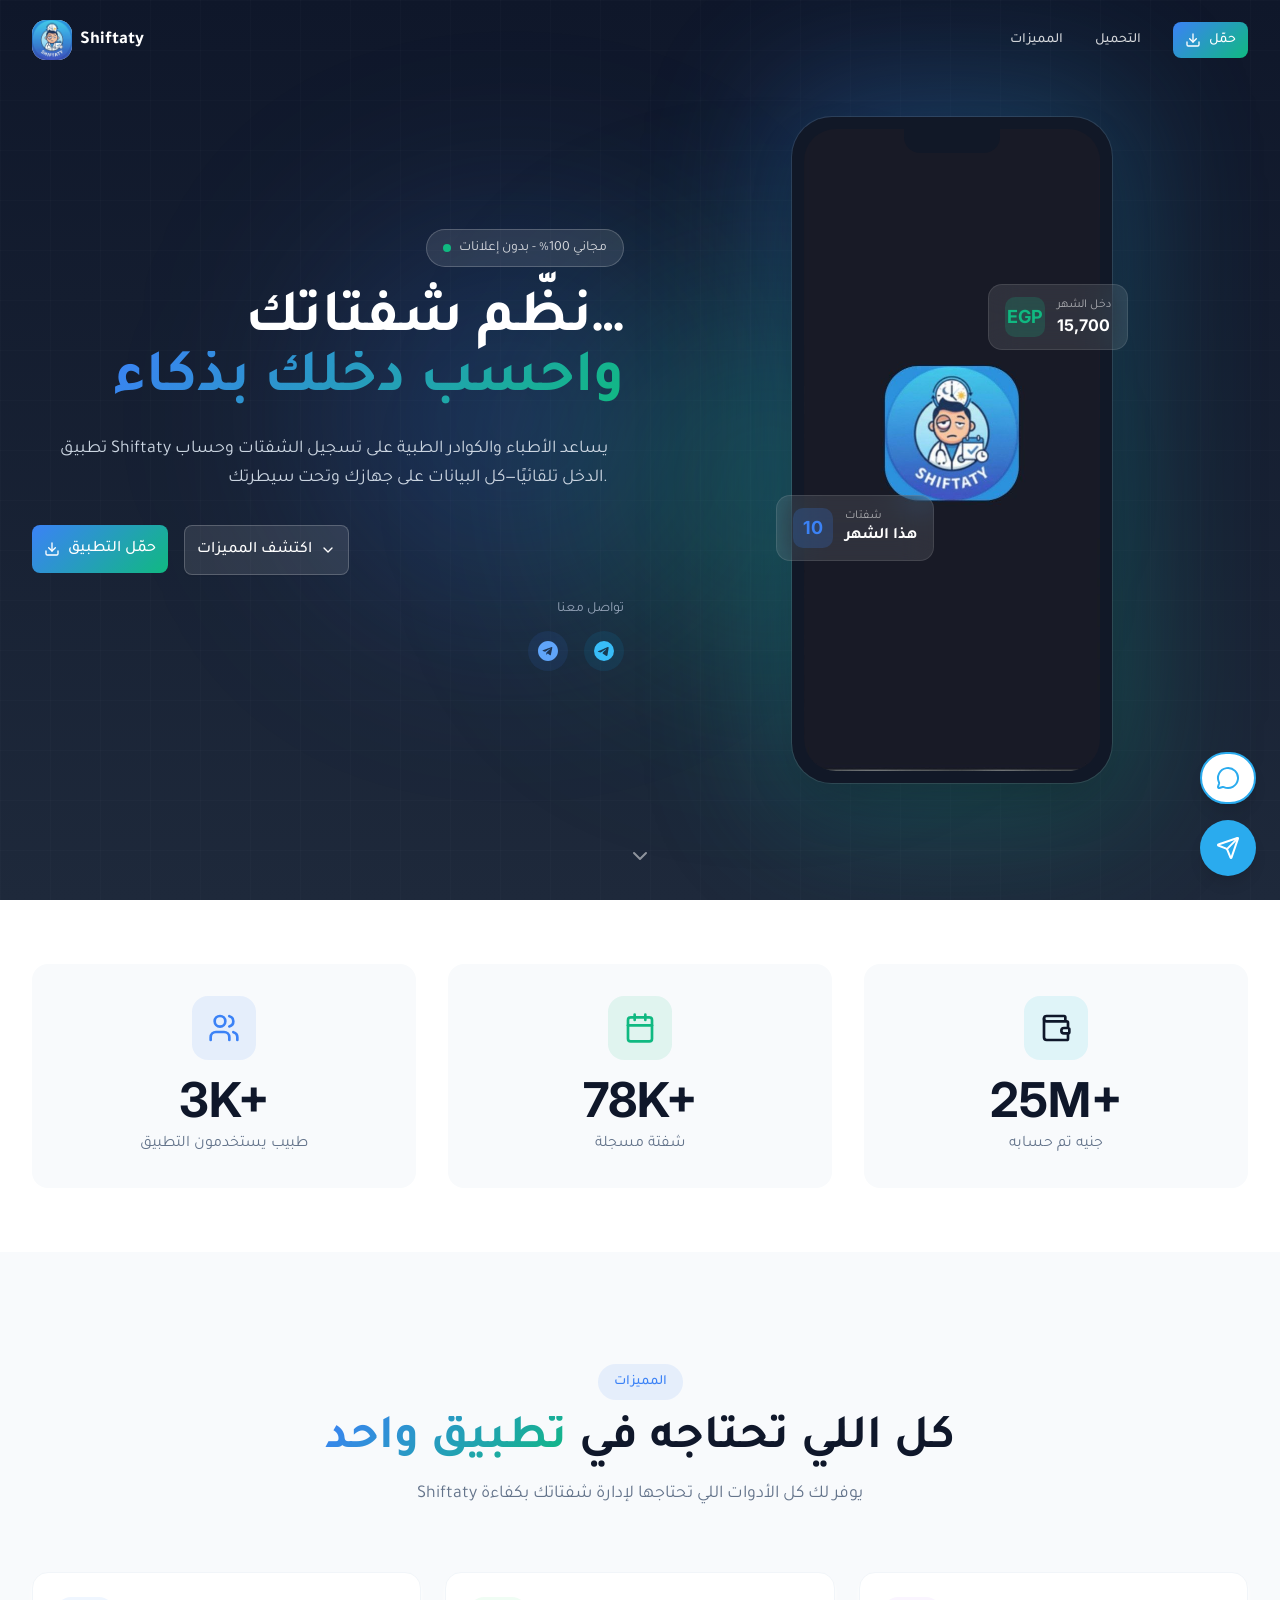
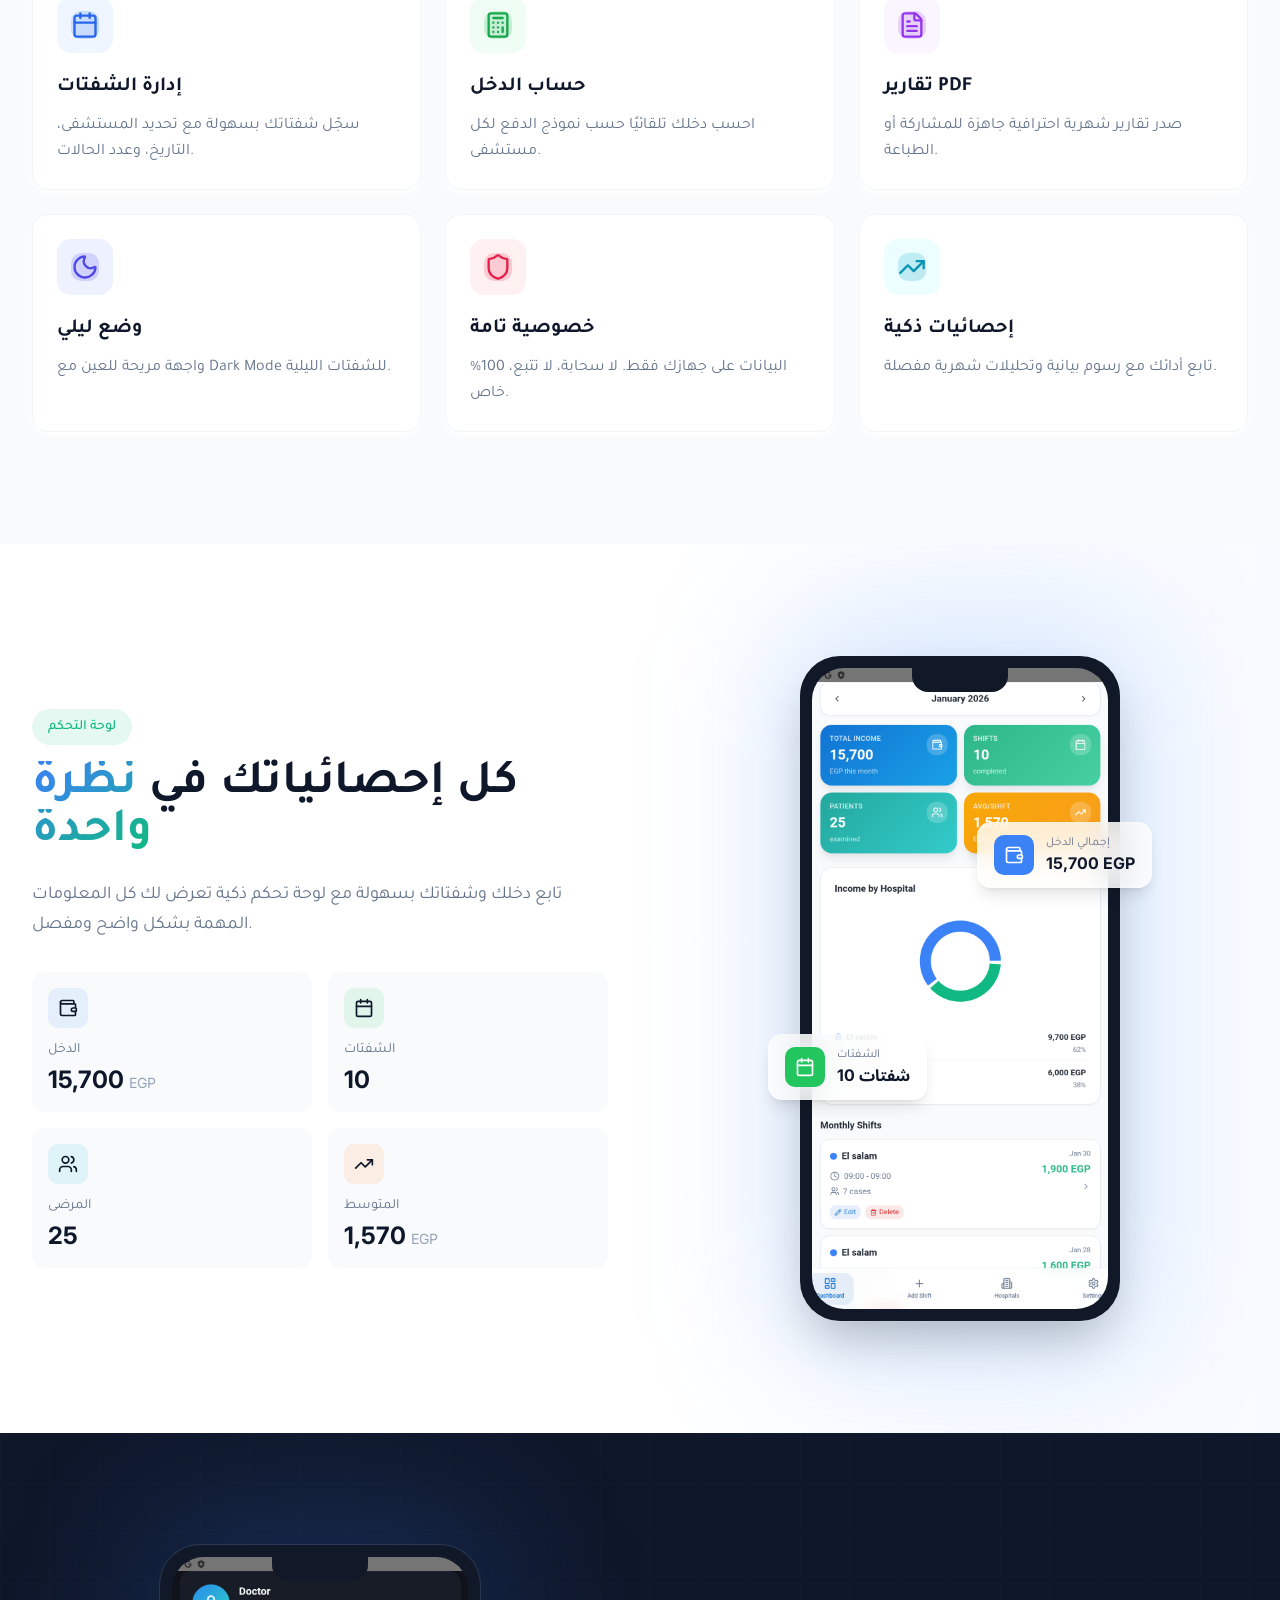
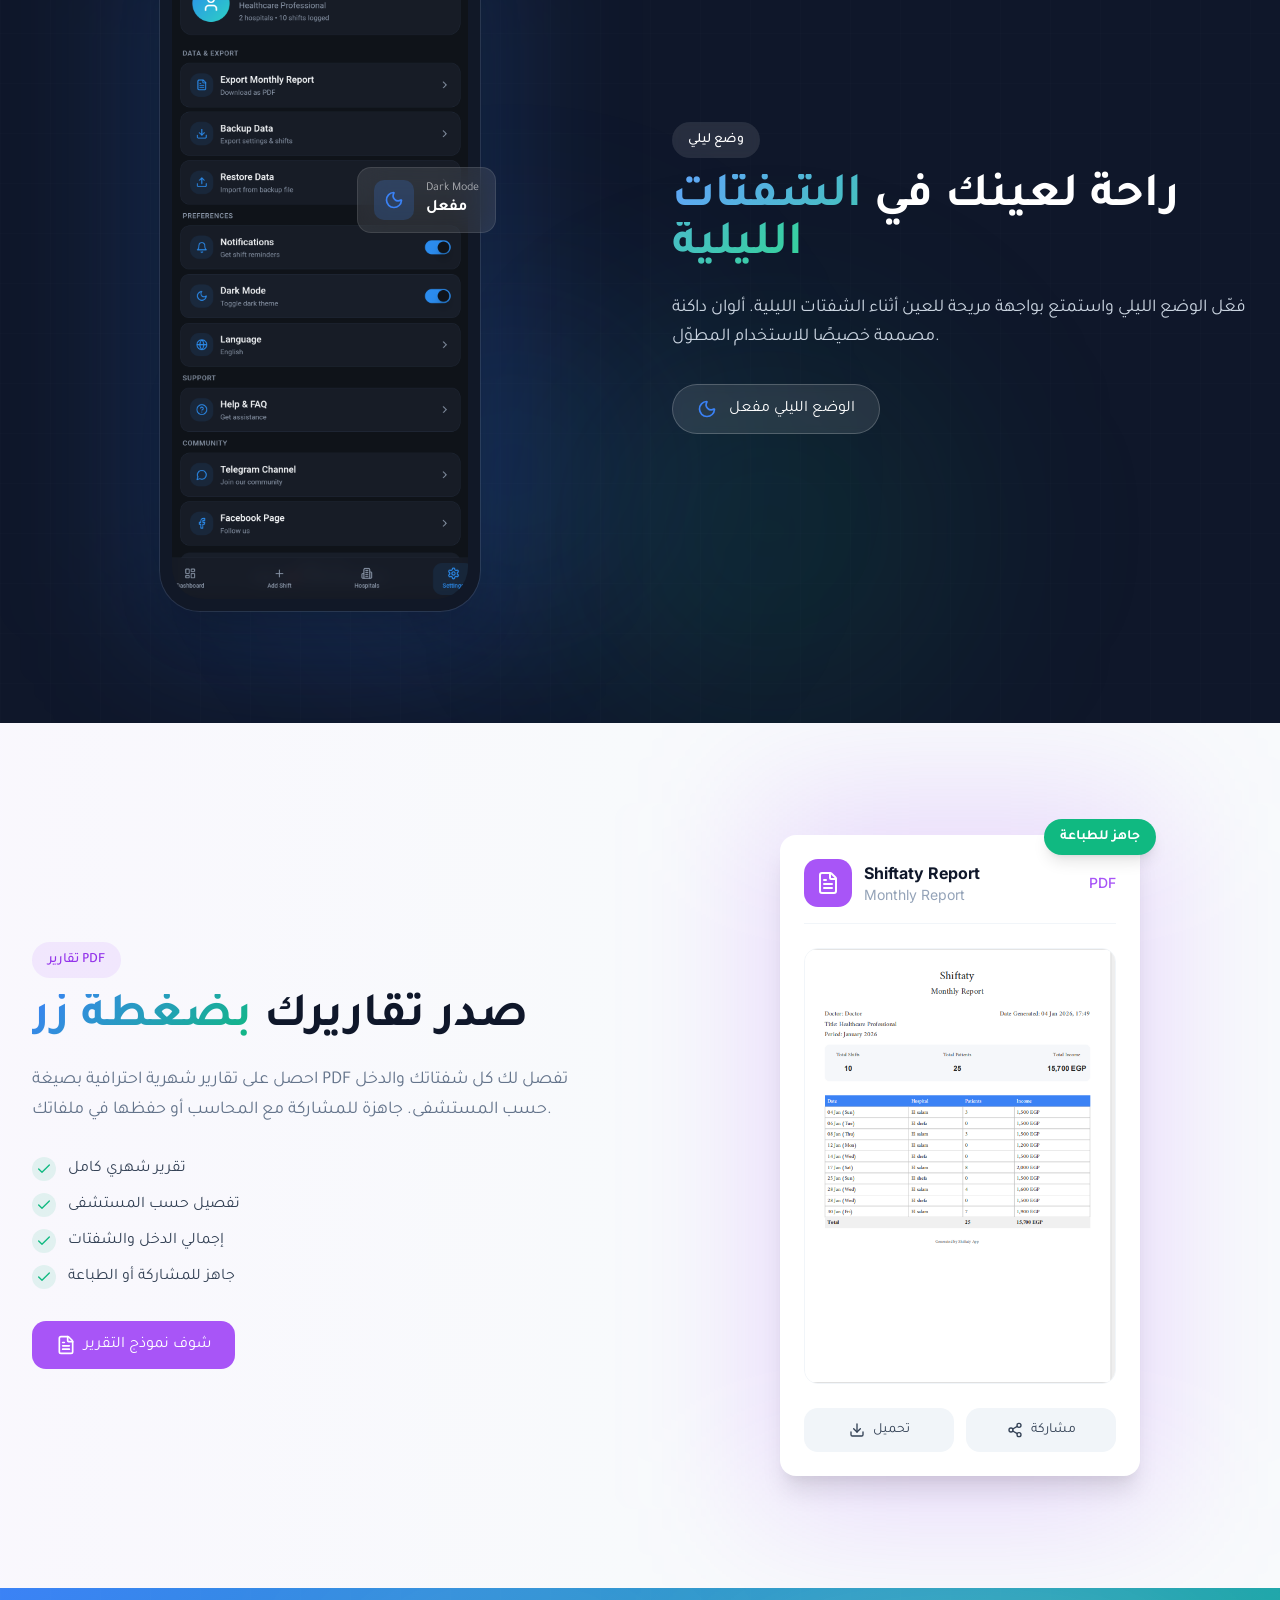
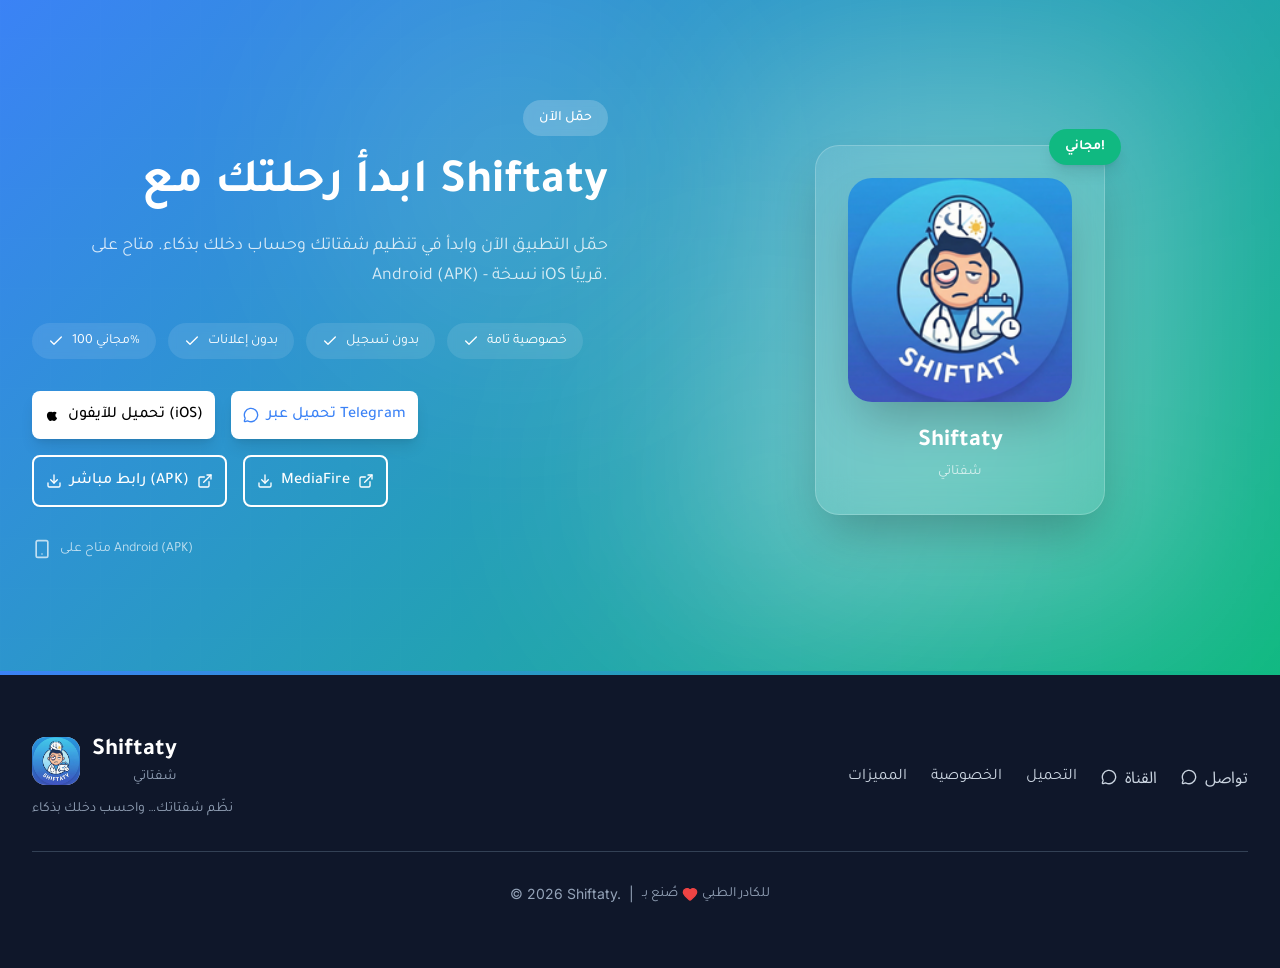
==== commit 1f8b61c5: "Updates" ====
--- a/index.html
+++ b/index.html
@@ -1,13 +1,38 @@
 <!doctype html>
-<html lang="en">
+<html lang="en" class="scroll-smooth">
 
 <head>
   <meta charset="UTF-8" />
   <meta name="viewport" content="width=device-width, initial-scale=1.0" />
-  <title>Shiftaty - شفتاتي</title>
+
+  <!-- Primary Meta Tags -->
+  <title>Shiftaty | شفتاتي - نظّم شفتاتك بذكاء</title>
+  <meta name="title" content="Shiftaty | شفتاتي - نظّم شفتاتك بذكاء" />
+  <meta name="description"
+    content="تطبيق شفتاتي يساعدك في تنظيم شفتات عملك، حساب الدخل بدقة، ومتابعة إحصائياتك الشهرية بكل سهولة. حمّل التطبيق الآن!" />
+  <meta name="keywords" content="شفتات, حساب الراتب, تنظيم الوقت, ورديات العمل, Shiftaty, تطبيق شفتاتي, إدارة الوقت" />
+  <meta name="author" content="Shiftaty" />
+  <meta name="theme-color" content="#3B82F6" />
+
+  <!-- Open Graph / Facebook / WhatsApp -->
+  <meta property="og:type" content="website" />
+  <meta property="og:url" content="https://shiftaty.work.gd/" />
+  <meta property="og:title" content="Shiftaty | شفتاتي - نظّم شفتاتك بذكاء" />
+  <meta property="og:description"
+    content="تطبيق شفتاتي يساعدك في تنظيم شفتات عملك، حساب الدخل بدقة، ومتابعة إحصائياتك الشهرية بكل سهولة." />
+  <meta property="og:image" content="./logo.png" />
+
+  <!-- Twitter -->
+  <meta property="twitter:card" content="summary_large_image" />
+  <meta property="twitter:url" content="https://shiftaty.work.gd/" />
+  <meta property="twitter:title" content="Shiftaty | شفتاتي - نظّم شفتاتك بذكاء" />
+  <meta property="twitter:description"
+    content="تطبيق شفتاتي يساعدك في تنظيم شفتات عملك، حساب الدخل بدقة، ومتابعة إحصائياتك الشهرية بكل سهولة." />
+  <meta property="twitter:image" content="/logo.png" />
+
   <link rel="icon" type="image/png" href="./logo.png" />
-  <script type="module" crossorigin src="./assets/index-CxuLOIrd.js"></script>
-  <link rel="stylesheet" crossorigin href="./assets/index-DINLxlaS.css">
+  <script type="module" crossorigin src="./assets/index-BbZ90YtS.js"></script>
+  <link rel="stylesheet" crossorigin href="./assets/index-S4_ba77E.css">
 </head>
 
 <body>
--- a/assets/index-S4_ba77E.css
+++ b/assets/index-S4_ba77E.css
@@ -0,0 +1 @@
+@import"https://fonts.googleapis.com/css2?family=Inter:wght@400;500;600;700&family=Tajawal:wght@400;500;700;800&family=Noto+Sans+Arabic:wght@400;500;700&display=swap";*,:before,:after{--tw-border-spacing-x: 0;--tw-border-spacing-y: 0;--tw-translate-x: 0;--tw-translate-y: 0;--tw-rotate: 0;--tw-skew-x: 0;--tw-skew-y: 0;--tw-scale-x: 1;--tw-scale-y: 1;--tw-pan-x: ;--tw-pan-y: ;--tw-pinch-zoom: ;--tw-scroll-snap-strictness: proximity;--tw-gradient-from-position: ;--tw-gradient-via-position: ;--tw-gradient-to-position: ;--tw-ordinal: ;--tw-slashed-zero: ;--tw-numeric-figure: ;--tw-numeric-spacing: ;--tw-numeric-fraction: ;--tw-ring-inset: ;--tw-ring-offset-width: 0px;--tw-ring-offset-color: #fff;--tw-ring-color: rgb(59 130 246 / .5);--tw-ring-offset-shadow: 0 0 #0000;--tw-ring-shadow: 0 0 #0000;--tw-shadow: 0 0 #0000;--tw-shadow-colored: 0 0 #0000;--tw-blur: ;--tw-brightness: ;--tw-contrast: ;--tw-grayscale: ;--tw-hue-rotate: ;--tw-invert: ;--tw-saturate: ;--tw-sepia: ;--tw-drop-shadow: ;--tw-backdrop-blur: ;--tw-backdrop-brightness: ;--tw-backdrop-contrast: ;--tw-backdrop-grayscale: ;--tw-backdrop-hue-rotate: ;--tw-backdrop-invert: ;--tw-backdrop-opacity: ;--tw-backdrop-saturate: ;--tw-backdrop-sepia: ;--tw-contain-size: ;--tw-contain-layout: ;--tw-contain-paint: ;--tw-contain-style: }::backdrop{--tw-border-spacing-x: 0;--tw-border-spacing-y: 0;--tw-translate-x: 0;--tw-translate-y: 0;--tw-rotate: 0;--tw-skew-x: 0;--tw-skew-y: 0;--tw-scale-x: 1;--tw-scale-y: 1;--tw-pan-x: ;--tw-pan-y: ;--tw-pinch-zoom: ;--tw-scroll-snap-strictness: proximity;--tw-gradient-from-position: ;--tw-gradient-via-position: ;--tw-gradient-to-position: ;--tw-ordinal: ;--tw-slashed-zero: ;--tw-numeric-figure: ;--tw-numeric-spacing: ;--tw-numeric-fraction: ;--tw-ring-inset: ;--tw-ring-offset-width: 0px;--tw-ring-offset-color: #fff;--tw-ring-color: rgb(59 130 246 / .5);--tw-ring-offset-shadow: 0 0 #0000;--tw-ring-shadow: 0 0 #0000;--tw-shadow: 0 0 #0000;--tw-shadow-colored: 0 0 #0000;--tw-blur: ;--tw-brightness: ;--tw-contrast: ;--tw-grayscale: ;--tw-hue-rotate: ;--tw-invert: ;--tw-saturate: ;--tw-sepia: ;--tw-drop-shadow: ;--tw-backdrop-blur: ;--tw-backdrop-brightness: ;--tw-backdrop-contrast: ;--tw-backdrop-grayscale: ;--tw-backdrop-hue-rotate: ;--tw-backdrop-invert: ;--tw-backdrop-opacity: ;--tw-backdrop-saturate: ;--tw-backdrop-sepia: ;--tw-contain-size: ;--tw-contain-layout: ;--tw-contain-paint: ;--tw-contain-style: }*,:before,:after{box-sizing:border-box;border-width:0;border-style:solid;border-color:#e5e7eb}:before,:after{--tw-content: ""}html,:host{line-height:1.5;-webkit-text-size-adjust:100%;-moz-tab-size:4;-o-tab-size:4;tab-size:4;font-family:ui-sans-serif,system-ui,sans-serif,"Apple Color Emoji","Segoe UI Emoji",Segoe UI Symbol,"Noto Color Emoji";font-feature-settings:normal;font-variation-settings:normal;-webkit-tap-highlight-color:transparent}body{margin:0;line-height:inherit}hr{height:0;color:inherit;border-top-width:1px}abbr:where([title]){-webkit-text-decoration:underline dotted;text-decoration:underline dotted}h1,h2,h3,h4,h5,h6{font-size:inherit;font-weight:inherit}a{color:inherit;text-decoration:inherit}b,strong{font-weight:bolder}code,kbd,samp,pre{font-family:ui-monospace,SFMono-Regular,Menlo,Monaco,Consolas,Liberation Mono,Courier New,monospace;font-feature-settings:normal;font-variation-settings:normal;font-size:1em}small{font-size:80%}sub,sup{font-size:75%;line-height:0;position:relative;vertical-align:baseline}sub{bottom:-.25em}sup{top:-.5em}table{text-indent:0;border-color:inherit;border-collapse:collapse}button,input,optgroup,select,textarea{font-family:inherit;font-feature-settings:inherit;font-variation-settings:inherit;font-size:100%;font-weight:inherit;line-height:inherit;letter-spacing:inherit;color:inherit;margin:0;padding:0}button,select{text-transform:none}button,input:where([type=button]),input:where([type=reset]),input:where([type=submit]){-webkit-appearance:button;background-color:transparent;background-image:none}:-moz-focusring{outline:auto}:-moz-ui-invalid{box-shadow:none}progress{vertical-align:baseline}::-webkit-inner-spin-button,::-webkit-outer-spin-button{height:auto}[type=search]{-webkit-appearance:textfield;outline-offset:-2px}::-webkit-search-decoration{-webkit-appearance:none}::-webkit-file-upload-button{-webkit-appearance:button;font:inherit}summary{display:list-item}blockquote,dl,dd,h1,h2,h3,h4,h5,h6,hr,figure,p,pre{margin:0}fieldset{margin:0;padding:0}legend{padding:0}ol,ul,menu{list-style:none;margin:0;padding:0}dialog{padding:0}textarea{resize:vertical}input::-moz-placeholder,textarea::-moz-placeholder{opacity:1;color:#9ca3af}input::placeholder,textarea::placeholder{opacity:1;color:#9ca3af}button,[role=button]{cursor:pointer}:disabled{cursor:default}img,svg,video,canvas,audio,iframe,embed,object{display:block;vertical-align:middle}img,video{max-width:100%;height:auto}[hidden]:where(:not([hidden=until-found])){display:none}:root{--background: 210 40% 98%;--foreground: 222 47% 11%;--card: 0 0% 100%;--card-foreground: 222 47% 11%;--popover: 0 0% 100%;--popover-foreground: 222 47% 11%;--primary: 217 91% 60%;--primary-foreground: 0 0% 100%;--secondary: 210 40% 96%;--secondary-foreground: 222 47% 11%;--muted: 210 40% 96%;--muted-foreground: 215 16% 47%;--accent: 160 84% 39%;--accent-foreground: 0 0% 100%;--destructive: 0 84% 60%;--destructive-foreground: 0 0% 100%;--border: 214 32% 91%;--input: 214 32% 91%;--ring: 217 91% 60%;--radius: .625rem}*{border-color:hsl(var(--border))}body{--tw-bg-opacity: 1;background-color:rgb(248 250 252 / var(--tw-bg-opacity, 1));font-family:Inter,sans-serif;--tw-text-opacity: 1;color:rgb(15 23 42 / var(--tw-text-opacity, 1));-webkit-font-smoothing:antialiased;-moz-osx-font-smoothing:grayscale;font-family:Inter,Noto Sans Arabic,sans-serif}.phone-mockup{position:relative;border-radius:40px;--tw-bg-opacity: 1;background-color:rgb(17 24 39 / var(--tw-bg-opacity, 1));padding:.75rem;--tw-shadow: 0 25px 50px -12px rgb(0 0 0 / .25);--tw-shadow-colored: 0 25px 50px -12px var(--tw-shadow-color);box-shadow:var(--tw-ring-offset-shadow, 0 0 #0000),var(--tw-ring-shadow, 0 0 #0000),var(--tw-shadow);--tw-ring-offset-shadow: var(--tw-ring-inset) 0 0 0 var(--tw-ring-offset-width) var(--tw-ring-offset-color);--tw-ring-shadow: var(--tw-ring-inset) 0 0 0 calc(1px + var(--tw-ring-offset-width)) var(--tw-ring-color);box-shadow:var(--tw-ring-offset-shadow),var(--tw-ring-shadow),var(--tw-shadow, 0 0 #0000);--tw-ring-color: rgb(255 255 255 / .1)}.phone-screen{overflow:hidden;border-radius:32px;--tw-bg-opacity: 1;background-color:rgb(255 255 255 / var(--tw-bg-opacity, 1));aspect-ratio:9/19.5}.phone-notch{position:absolute;top:.75rem;left:50%;height:1.5rem;width:6rem;--tw-translate-x: -50%;transform:translate(var(--tw-translate-x),var(--tw-translate-y)) rotate(var(--tw-rotate)) skew(var(--tw-skew-x)) skewY(var(--tw-skew-y)) scaleX(var(--tw-scale-x)) scaleY(var(--tw-scale-y));border-bottom-right-radius:1rem;border-bottom-left-radius:1rem;--tw-bg-opacity: 1;background-color:rgb(17 24 39 / var(--tw-bg-opacity, 1))}.glass-card{border-radius:1rem;border-width:1px;border-color:#fff3;background-color:#fffc;--tw-shadow: 0 4px 6px -1px rgba(0, 0, 0, .1), 0 2px 4px -1px rgba(0, 0, 0, .06);--tw-shadow-colored: 0 4px 6px -1px var(--tw-shadow-color), 0 2px 4px -1px var(--tw-shadow-color);box-shadow:var(--tw-ring-offset-shadow, 0 0 #0000),var(--tw-ring-shadow, 0 0 #0000),var(--tw-shadow);--tw-shadow-color: hsl(var(--card));--tw-shadow: var(--tw-shadow-colored);--tw-backdrop-blur: blur(16px);-webkit-backdrop-filter:var(--tw-backdrop-blur) var(--tw-backdrop-brightness) var(--tw-backdrop-contrast) var(--tw-backdrop-grayscale) var(--tw-backdrop-hue-rotate) var(--tw-backdrop-invert) var(--tw-backdrop-opacity) var(--tw-backdrop-saturate) var(--tw-backdrop-sepia);backdrop-filter:var(--tw-backdrop-blur) var(--tw-backdrop-brightness) var(--tw-backdrop-contrast) var(--tw-backdrop-grayscale) var(--tw-backdrop-hue-rotate) var(--tw-backdrop-invert) var(--tw-backdrop-opacity) var(--tw-backdrop-saturate) var(--tw-backdrop-sepia)}.glass-card-dark{border-radius:1rem;border-width:1px;border-color:#ffffff1a;background-color:#ffffff1a;--tw-backdrop-blur: blur(16px);-webkit-backdrop-filter:var(--tw-backdrop-blur) var(--tw-backdrop-brightness) var(--tw-backdrop-contrast) var(--tw-backdrop-grayscale) var(--tw-backdrop-hue-rotate) var(--tw-backdrop-invert) var(--tw-backdrop-opacity) var(--tw-backdrop-saturate) var(--tw-backdrop-sepia);backdrop-filter:var(--tw-backdrop-blur) var(--tw-backdrop-brightness) var(--tw-backdrop-contrast) var(--tw-backdrop-grayscale) var(--tw-backdrop-hue-rotate) var(--tw-backdrop-invert) var(--tw-backdrop-opacity) var(--tw-backdrop-saturate) var(--tw-backdrop-sepia)}.btn-gradient{border-radius:calc(var(--radius) + 4px);background-image:linear-gradient(135deg,#3b82f6,#10b981);padding:.75rem 1.5rem;font-weight:600;--tw-text-opacity: 1;color:rgb(255 255 255 / var(--tw-text-opacity, 1));transition-property:all;transition-timing-function:cubic-bezier(.4,0,.2,1);transition-duration:.3s;animation-duration:.3s}.btn-gradient:hover{--tw-scale-x: 1.02;--tw-scale-y: 1.02;transform:translate(var(--tw-translate-x),var(--tw-translate-y)) rotate(var(--tw-rotate)) skew(var(--tw-skew-x)) skewY(var(--tw-skew-y)) scaleX(var(--tw-scale-x)) scaleY(var(--tw-scale-y));--tw-shadow: 0 0 40px rgba(59, 130, 246, .3);--tw-shadow-colored: 0 0 40px var(--tw-shadow-color);box-shadow:var(--tw-ring-offset-shadow, 0 0 #0000),var(--tw-ring-shadow, 0 0 #0000),var(--tw-shadow)}.feature-card{border-radius:1rem;border-width:1px;--tw-border-opacity: 1;border-color:rgb(241 245 249 / var(--tw-border-opacity, 1));--tw-bg-opacity: 1;background-color:rgb(255 255 255 / var(--tw-bg-opacity, 1));padding:1.5rem;--tw-shadow: 0 4px 6px -1px rgba(0, 0, 0, .1), 0 2px 4px -1px rgba(0, 0, 0, .06);--tw-shadow-colored: 0 4px 6px -1px var(--tw-shadow-color), 0 2px 4px -1px var(--tw-shadow-color);box-shadow:var(--tw-ring-offset-shadow, 0 0 #0000),var(--tw-ring-shadow, 0 0 #0000),var(--tw-shadow);--tw-shadow-color: hsl(var(--card));--tw-shadow: var(--tw-shadow-colored);transition-property:all;transition-timing-function:cubic-bezier(.4,0,.2,1);transition-duration:.3s;animation-duration:.3s}.feature-card:hover{--tw-translate-y: -.25rem;transform:translate(var(--tw-translate-x),var(--tw-translate-y)) rotate(var(--tw-rotate)) skew(var(--tw-skew-x)) skewY(var(--tw-skew-y)) scaleX(var(--tw-scale-x)) scaleY(var(--tw-scale-y));--tw-shadow: 0 20px 25px -5px rgba(0, 0, 0, .1), 0 10px 10px -5px rgba(0, 0, 0, .04);--tw-shadow-colored: 0 20px 25px -5px var(--tw-shadow-color), 0 10px 10px -5px var(--tw-shadow-color);box-shadow:var(--tw-ring-offset-shadow, 0 0 #0000),var(--tw-ring-shadow, 0 0 #0000),var(--tw-shadow)}.arabic-text{font-family:Tajawal,Noto Sans Arabic,sans-serif}.section-container{margin-left:auto;margin-right:auto;max-width:80rem;padding-left:1rem;padding-right:1rem}@media(min-width:640px){.section-container{padding-left:1.5rem;padding-right:1.5rem}}@media(min-width:1024px){.section-container{padding-left:2rem;padding-right:2rem}}.sr-only{position:absolute;width:1px;height:1px;padding:0;margin:-1px;overflow:hidden;clip:rect(0,0,0,0);white-space:nowrap;border-width:0}.pointer-events-none{pointer-events:none}.pointer-events-auto{pointer-events:auto}.visible{visibility:visible}.invisible{visibility:hidden}.fixed{position:fixed}.absolute{position:absolute}.relative{position:relative}.inset-0{inset:0}.inset-x-0{left:0;right:0}.inset-y-0{top:0;bottom:0}.-bottom-12{bottom:-3rem}.-bottom-2{bottom:-.5rem}.-bottom-8{bottom:-2rem}.-left-12{left:-3rem}.-left-3{left:-.75rem}.-left-4{left:-1rem}.-left-8{left:-2rem}.-right-12{right:-3rem}.-right-2{right:-.5rem}.-right-4{right:-1rem}.-right-8{right:-2rem}.-top-12{top:-3rem}.-top-3{top:-.75rem}.-top-4{top:-1rem}.bottom-0{bottom:0}.bottom-1\/3{bottom:33.333333%}.bottom-1\/4{bottom:25%}.bottom-6{bottom:1.5rem}.bottom-8{bottom:2rem}.bottom-\[15\%\]{bottom:15%}.bottom-\[20\%\]{bottom:20%}.bottom-\[25\%\]{bottom:25%}.left-0{left:0}.left-1\/2{left:50%}.left-1\/4{left:25%}.left-2{left:.5rem}.left-\[10\%\]{left:10%}.left-\[20\%\]{left:20%}.left-\[5\%\]{left:5%}.left-\[50\%\]{left:50%}.left-\[60\%\]{left:60%}.left-\[8\%\]{left:8%}.right-0{right:0}.right-1{right:.25rem}.right-1\/4{right:25%}.right-2{right:.5rem}.right-3{right:.75rem}.right-4{right:1rem}.right-6{right:1.5rem}.right-\[10\%\]{right:10%}.right-\[15\%\]{right:15%}.right-\[8\%\]{right:8%}.top-0{top:0}.top-1{top:.25rem}.top-1\.5{top:.375rem}.top-1\/2{top:50%}.top-1\/3{top:33.333333%}.top-1\/4{top:25%}.top-16{top:4rem}.top-2\.5{top:.625rem}.top-3{top:.75rem}.top-3\.5{top:.875rem}.top-4{top:1rem}.top-6{top:1.5rem}.top-\[10\%\]{top:10%}.top-\[15\%\]{top:15%}.top-\[1px\]{top:1px}.top-\[20\%\]{top:20%}.top-\[25\%\]{top:25%}.top-\[30\%\]{top:30%}.top-\[50\%\]{top:50%}.top-\[60\%\]{top:60%}.top-full{top:100%}.isolate{isolation:isolate}.-z-10{z-index:-10}.z-10{z-index:10}.z-20{z-index:20}.z-40{z-index:40}.z-50{z-index:50}.z-\[100\]{z-index:100}.z-\[1\]{z-index:1}.order-first{order:-9999}.order-last{order:9999}.col-start-2{grid-column-start:2}.row-span-2{grid-row:span 2 / span 2}.row-start-1{grid-row-start:1}.\!m-0{margin:0!important}.-mx-1{margin-left:-.25rem;margin-right:-.25rem}.-my-2{margin-top:-.5rem;margin-bottom:-.5rem}.mx-2{margin-left:.5rem;margin-right:.5rem}.mx-3\.5{margin-left:.875rem;margin-right:.875rem}.mx-auto{margin-left:auto;margin-right:auto}.my-0{margin-top:0;margin-bottom:0}.my-0\.5{margin-top:.125rem;margin-bottom:.125rem}.my-1{margin-top:.25rem;margin-bottom:.25rem}.my-8{margin-top:2rem;margin-bottom:2rem}.-ml-4{margin-left:-1rem}.-mt-4{margin-top:-1rem}.mb-1{margin-bottom:.25rem}.mb-12{margin-bottom:3rem}.mb-16{margin-bottom:4rem}.mb-2{margin-bottom:.5rem}.mb-3{margin-bottom:.75rem}.mb-4{margin-bottom:1rem}.mb-5{margin-bottom:1.25rem}.mb-6{margin-bottom:1.5rem}.mb-8{margin-bottom:2rem}.ml-1{margin-left:.25rem}.ml-4{margin-left:1rem}.ml-auto{margin-left:auto}.mt-1{margin-top:.25rem}.mt-1\.5{margin-top:.375rem}.mt-16{margin-top:4rem}.mt-2{margin-top:.5rem}.mt-4{margin-top:1rem}.mt-6{margin-top:1.5rem}.mt-8{margin-top:2rem}.mt-auto{margin-top:auto}.line-clamp-1{overflow:hidden;display:-webkit-box;-webkit-box-orient:vertical;-webkit-line-clamp:1}.line-clamp-2{overflow:hidden;display:-webkit-box;-webkit-box-orient:vertical;-webkit-line-clamp:2}.block{display:block}.inline-block{display:inline-block}.flex{display:flex}.inline-flex{display:inline-flex}.table{display:table}.table-caption{display:table-caption}.table-cell{display:table-cell}.table-row{display:table-row}.grid{display:grid}.hidden{display:none}.aspect-square{aspect-ratio:1 / 1}.aspect-video{aspect-ratio:16 / 9}.size-10{width:2.5rem;height:2.5rem}.size-2{width:.5rem;height:.5rem}.size-2\.5{width:.625rem;height:.625rem}.size-3{width:.75rem;height:.75rem}.size-3\.5{width:.875rem;height:.875rem}.size-4{width:1rem;height:1rem}.size-6{width:1.5rem;height:1.5rem}.size-7{width:1.75rem;height:1.75rem}.size-8{width:2rem;height:2rem}.size-9{width:2.25rem;height:2.25rem}.size-auto{width:auto;height:auto}.size-full{width:100%;height:100%}.h-0\.5{height:.125rem}.h-1{height:.25rem}.h-1\.5{height:.375rem}.h-10{height:2.5rem}.h-12{height:3rem}.h-14{height:3.5rem}.h-16{height:4rem}.h-2{height:.5rem}.h-2\.5{height:.625rem}.h-20{height:5rem}.h-24{height:6rem}.h-4{height:1rem}.h-40{height:10rem}.h-48{height:12rem}.h-5{height:1.25rem}.h-6{height:1.5rem}.h-7{height:1.75rem}.h-8{height:2rem}.h-9{height:2.25rem}.h-96{height:24rem}.h-\[1\.15rem\]{height:1.15rem}.h-\[calc\(100\%-1px\)\]{height:calc(100% - 1px)}.h-\[var\(--radix-navigation-menu-viewport-height\)\]{height:var(--radix-navigation-menu-viewport-height)}.h-\[var\(--radix-select-trigger-height\)\]{height:var(--radix-select-trigger-height)}.h-auto{height:auto}.h-full{height:100%}.h-px{height:1px}.h-svh{height:100svh}.max-h-\[300px\]{max-height:300px}.max-h-screen{max-height:100vh}.min-h-0{min-height:0px}.min-h-16{min-height:4rem}.min-h-4{min-height:1rem}.min-h-screen{min-height:100vh}.min-h-svh{min-height:100svh}.w-0{width:0px}.w-1{width:.25rem}.w-1\/2{width:50%}.w-10{width:2.5rem}.w-12{width:3rem}.w-14{width:3.5rem}.w-16{width:4rem}.w-2{width:.5rem}.w-2\.5{width:.625rem}.w-20{width:5rem}.w-24{width:6rem}.w-3{width:.75rem}.w-3\/4{width:75%}.w-4{width:1rem}.w-40{width:10rem}.w-48{width:12rem}.w-5{width:1.25rem}.w-6{width:1.5rem}.w-64{width:16rem}.w-7{width:1.75rem}.w-72{width:18rem}.w-8{width:2rem}.w-9{width:2.25rem}.w-96{width:24rem}.w-\[100px\]{width:100px}.w-\[260px\]{width:260px}.w-\[280px\]{width:280px}.w-\[300px\]{width:300px}.w-\[80\%\]{width:80%}.w-auto{width:auto}.w-fit{width:-moz-fit-content;width:fit-content}.w-full{width:100%}.w-max{width:-moz-max-content;width:max-content}.w-px{width:1px}.min-w-0{min-width:0px}.min-w-10{min-width:2.5rem}.min-w-5{min-width:1.25rem}.min-w-8{min-width:2rem}.min-w-9{min-width:2.25rem}.min-w-\[12rem\]{min-width:12rem}.min-w-\[8rem\]{min-width:8rem}.min-w-\[var\(--radix-select-trigger-width\)\]{min-width:var(--radix-select-trigger-width)}.max-w-2xl{max-width:42rem}.max-w-4xl{max-width:56rem}.max-w-7xl{max-width:80rem}.max-w-\[calc\(100\%-2rem\)\]{max-width:calc(100% - 2rem)}.max-w-max{max-width:-moz-max-content;max-width:max-content}.max-w-sm{max-width:24rem}.max-w-xl{max-width:36rem}.max-w-xs{max-width:20rem}.flex-1{flex:1 1 0%}.flex-shrink-0,.shrink-0{flex-shrink:0}.grow{flex-grow:1}.grow-0{flex-grow:0}.basis-full{flex-basis:100%}.caption-bottom{caption-side:bottom}.border-collapse{border-collapse:collapse}.-translate-x-1\/2{--tw-translate-x: -50%;transform:translate(var(--tw-translate-x),var(--tw-translate-y)) rotate(var(--tw-rotate)) skew(var(--tw-skew-x)) skewY(var(--tw-skew-y)) scaleX(var(--tw-scale-x)) scaleY(var(--tw-scale-y))}.-translate-x-12{--tw-translate-x: -3rem;transform:translate(var(--tw-translate-x),var(--tw-translate-y)) rotate(var(--tw-rotate)) skew(var(--tw-skew-x)) skewY(var(--tw-skew-y)) scaleX(var(--tw-scale-x)) scaleY(var(--tw-scale-y))}.-translate-x-4{--tw-translate-x: -1rem;transform:translate(var(--tw-translate-x),var(--tw-translate-y)) rotate(var(--tw-rotate)) skew(var(--tw-skew-x)) skewY(var(--tw-skew-y)) scaleX(var(--tw-scale-x)) scaleY(var(--tw-scale-y))}.-translate-x-px{--tw-translate-x: -1px;transform:translate(var(--tw-translate-x),var(--tw-translate-y)) rotate(var(--tw-rotate)) skew(var(--tw-skew-x)) skewY(var(--tw-skew-y)) scaleX(var(--tw-scale-x)) scaleY(var(--tw-scale-y))}.-translate-y-1\/2{--tw-translate-y: -50%;transform:translate(var(--tw-translate-x),var(--tw-translate-y)) rotate(var(--tw-rotate)) skew(var(--tw-skew-x)) skewY(var(--tw-skew-y)) scaleX(var(--tw-scale-x)) scaleY(var(--tw-scale-y))}.translate-x-0{--tw-translate-x: 0px;transform:translate(var(--tw-translate-x),var(--tw-translate-y)) rotate(var(--tw-rotate)) skew(var(--tw-skew-x)) skewY(var(--tw-skew-y)) scaleX(var(--tw-scale-x)) scaleY(var(--tw-scale-y))}.translate-x-12{--tw-translate-x: 3rem;transform:translate(var(--tw-translate-x),var(--tw-translate-y)) rotate(var(--tw-rotate)) skew(var(--tw-skew-x)) skewY(var(--tw-skew-y)) scaleX(var(--tw-scale-x)) scaleY(var(--tw-scale-y))}.translate-x-\[-50\%\]{--tw-translate-x: -50%;transform:translate(var(--tw-translate-x),var(--tw-translate-y)) rotate(var(--tw-rotate)) skew(var(--tw-skew-x)) skewY(var(--tw-skew-y)) scaleX(var(--tw-scale-x)) scaleY(var(--tw-scale-y))}.translate-x-full{--tw-translate-x: 100%;transform:translate(var(--tw-translate-x),var(--tw-translate-y)) rotate(var(--tw-rotate)) skew(var(--tw-skew-x)) skewY(var(--tw-skew-y)) scaleX(var(--tw-scale-x)) scaleY(var(--tw-scale-y))}.translate-x-px{--tw-translate-x: 1px;transform:translate(var(--tw-translate-x),var(--tw-translate-y)) rotate(var(--tw-rotate)) skew(var(--tw-skew-x)) skewY(var(--tw-skew-y)) scaleX(var(--tw-scale-x)) scaleY(var(--tw-scale-y))}.translate-y-0{--tw-translate-y: 0px;transform:translate(var(--tw-translate-x),var(--tw-translate-y)) rotate(var(--tw-rotate)) skew(var(--tw-skew-x)) skewY(var(--tw-skew-y)) scaleX(var(--tw-scale-x)) scaleY(var(--tw-scale-y))}.translate-y-0\.5{--tw-translate-y: .125rem;transform:translate(var(--tw-translate-x),var(--tw-translate-y)) rotate(var(--tw-rotate)) skew(var(--tw-skew-x)) skewY(var(--tw-skew-y)) scaleX(var(--tw-scale-x)) scaleY(var(--tw-scale-y))}.translate-y-4{--tw-translate-y: 1rem;transform:translate(var(--tw-translate-x),var(--tw-translate-y)) rotate(var(--tw-rotate)) skew(var(--tw-skew-x)) skewY(var(--tw-skew-y)) scaleX(var(--tw-scale-x)) scaleY(var(--tw-scale-y))}.translate-y-8{--tw-translate-y: 2rem;transform:translate(var(--tw-translate-x),var(--tw-translate-y)) rotate(var(--tw-rotate)) skew(var(--tw-skew-x)) skewY(var(--tw-skew-y)) scaleX(var(--tw-scale-x)) scaleY(var(--tw-scale-y))}.translate-y-\[-50\%\]{--tw-translate-y: -50%;transform:translate(var(--tw-translate-x),var(--tw-translate-y)) rotate(var(--tw-rotate)) skew(var(--tw-skew-x)) skewY(var(--tw-skew-y)) scaleX(var(--tw-scale-x)) scaleY(var(--tw-scale-y))}.translate-y-\[calc\(-50\%_-_2px\)\]{--tw-translate-y: calc(-50% - 2px) ;transform:translate(var(--tw-translate-x),var(--tw-translate-y)) rotate(var(--tw-rotate)) skew(var(--tw-skew-x)) skewY(var(--tw-skew-y)) scaleX(var(--tw-scale-x)) scaleY(var(--tw-scale-y))}.rotate-45{--tw-rotate: 45deg;transform:translate(var(--tw-translate-x),var(--tw-translate-y)) rotate(var(--tw-rotate)) skew(var(--tw-skew-x)) skewY(var(--tw-skew-y)) scaleX(var(--tw-scale-x)) scaleY(var(--tw-scale-y))}.rotate-90{--tw-rotate: 90deg;transform:translate(var(--tw-translate-x),var(--tw-translate-y)) rotate(var(--tw-rotate)) skew(var(--tw-skew-x)) skewY(var(--tw-skew-y)) scaleX(var(--tw-scale-x)) scaleY(var(--tw-scale-y))}.rotate-\[-8deg\]{--tw-rotate: -8deg;transform:translate(var(--tw-translate-x),var(--tw-translate-y)) rotate(var(--tw-rotate)) skew(var(--tw-skew-x)) skewY(var(--tw-skew-y)) scaleX(var(--tw-scale-x)) scaleY(var(--tw-scale-y))}.rotate-\[6deg\]{--tw-rotate: 6deg;transform:translate(var(--tw-translate-x),var(--tw-translate-y)) rotate(var(--tw-rotate)) skew(var(--tw-skew-x)) skewY(var(--tw-skew-y)) scaleX(var(--tw-scale-x)) scaleY(var(--tw-scale-y))}.scale-110{--tw-scale-x: 1.1;--tw-scale-y: 1.1;transform:translate(var(--tw-translate-x),var(--tw-translate-y)) rotate(var(--tw-rotate)) skew(var(--tw-skew-x)) skewY(var(--tw-skew-y)) scaleX(var(--tw-scale-x)) scaleY(var(--tw-scale-y))}.scale-150{--tw-scale-x: 1.5;--tw-scale-y: 1.5;transform:translate(var(--tw-translate-x),var(--tw-translate-y)) rotate(var(--tw-rotate)) skew(var(--tw-skew-x)) skewY(var(--tw-skew-y)) scaleX(var(--tw-scale-x)) scaleY(var(--tw-scale-y))}.transform{transform:translate(var(--tw-translate-x),var(--tw-translate-y)) rotate(var(--tw-rotate)) skew(var(--tw-skew-x)) skewY(var(--tw-skew-y)) scaleX(var(--tw-scale-x)) scaleY(var(--tw-scale-y))}@keyframes bounce{0%,to{transform:translateY(-25%);animation-timing-function:cubic-bezier(.8,0,1,1)}50%{transform:none;animation-timing-function:cubic-bezier(0,0,.2,1)}}.animate-bounce{animation:bounce 1s infinite}@keyframes float{0%,to{transform:translateY(0)}50%{transform:translateY(-15px)}}.animate-float{animation:float 4s ease-in-out infinite}@keyframes pulse{50%{opacity:.5}}.animate-pulse{animation:pulse 2s cubic-bezier(.4,0,.6,1) infinite}@keyframes spin{to{transform:rotate(360deg)}}.animate-spin{animation:spin 1s linear infinite}.cursor-default{cursor:default}.cursor-text{cursor:text}.touch-none{touch-action:none}.select-none{-webkit-user-select:none;-moz-user-select:none;user-select:none}.resize-none{resize:none}.scroll-my-1{scroll-margin-top:.25rem;scroll-margin-bottom:.25rem}.scroll-py-1{scroll-padding-top:.25rem;scroll-padding-bottom:.25rem}.list-disc{list-style-type:disc}.list-none{list-style-type:none}.auto-rows-min{grid-auto-rows:min-content}.grid-cols-1{grid-template-columns:repeat(1,minmax(0,1fr))}.grid-cols-2{grid-template-columns:repeat(2,minmax(0,1fr))}.grid-cols-\[0_1fr\]{grid-template-columns:0 1fr}.grid-rows-\[auto_auto\]{grid-template-rows:auto auto}.flex-row{flex-direction:row}.flex-col{flex-direction:column}.flex-col-reverse{flex-direction:column-reverse}.flex-wrap{flex-wrap:wrap}.place-content-center{place-content:center}.items-start{align-items:flex-start}.items-end{align-items:flex-end}.items-center{align-items:center}.items-stretch{align-items:stretch}.justify-start{justify-content:flex-start}.justify-center{justify-content:center}.justify-between{justify-content:space-between}.justify-items-start{justify-items:start}.gap-0\.5{gap:.125rem}.gap-1{gap:.25rem}.gap-1\.5{gap:.375rem}.gap-10{gap:2.5rem}.gap-12{gap:3rem}.gap-2{gap:.5rem}.gap-2\.5{gap:.625rem}.gap-3{gap:.75rem}.gap-4{gap:1rem}.gap-6{gap:1.5rem}.gap-7{gap:1.75rem}.gap-8{gap:2rem}.gap-\[--spacing\(var\(--gap\)\)\]{gap:var(--spacing(var(--gap)))}.gap-y-0\.5{row-gap:.125rem}.space-x-2>:not([hidden])~:not([hidden]){--tw-space-x-reverse: 0;margin-right:calc(.5rem * var(--tw-space-x-reverse));margin-left:calc(.5rem * calc(1 - var(--tw-space-x-reverse)))}.space-y-3>:not([hidden])~:not([hidden]){--tw-space-y-reverse: 0;margin-top:calc(.75rem * calc(1 - var(--tw-space-y-reverse)));margin-bottom:calc(.75rem * var(--tw-space-y-reverse))}.self-start{align-self:flex-start}.self-stretch{align-self:stretch}.justify-self-end{justify-self:end}.overflow-auto{overflow:auto}.overflow-hidden{overflow:hidden}.overflow-x-auto{overflow-x:auto}.overflow-y-auto{overflow-y:auto}.overflow-x-hidden{overflow-x:hidden}.scroll-smooth{scroll-behavior:smooth}.whitespace-nowrap{white-space:nowrap}.text-balance{text-wrap:balance}.break-words{overflow-wrap:break-word}.rounded-2xl{border-radius:1rem}.rounded-3xl{border-radius:1.5rem}.rounded-\[28px\]{border-radius:28px}.rounded-\[2px\]{border-radius:2px}.rounded-\[32px\]{border-radius:32px}.rounded-\[36px\]{border-radius:36px}.rounded-\[40px\]{border-radius:40px}.rounded-\[4px\]{border-radius:4px}.rounded-\[calc\(var\(--radius\)-5px\)\]{border-radius:calc(var(--radius) - 5px)}.rounded-\[inherit\]{border-radius:inherit}.rounded-full{border-radius:9999px}.rounded-lg{border-radius:var(--radius)}.rounded-md{border-radius:calc(var(--radius) - 2px)}.rounded-none{border-radius:0}.rounded-phone{border-radius:40px}.rounded-sm{border-radius:calc(var(--radius) - 4px)}.rounded-xl{border-radius:calc(var(--radius) + 4px)}.rounded-xs{border-radius:calc(var(--radius) - 6px)}.rounded-b-2xl{border-bottom-right-radius:1rem;border-bottom-left-radius:1rem}.rounded-b-xl{border-bottom-right-radius:calc(var(--radius) + 4px);border-bottom-left-radius:calc(var(--radius) + 4px)}.rounded-l-md{border-top-left-radius:calc(var(--radius) - 2px);border-bottom-left-radius:calc(var(--radius) - 2px)}.rounded-r-md{border-top-right-radius:calc(var(--radius) - 2px);border-bottom-right-radius:calc(var(--radius) - 2px)}.rounded-tl-sm{border-top-left-radius:calc(var(--radius) - 4px)}.border{border-width:1px}.border-0{border-width:0px}.border-2{border-width:2px}.border-\[1\.5px\]{border-width:1.5px}.border-\[3px\]{border-width:3px}.border-y{border-top-width:1px;border-bottom-width:1px}.border-b{border-bottom-width:1px}.border-l{border-left-width:1px}.border-r{border-right-width:1px}.border-t{border-top-width:1px}.border-dashed{border-style:dashed}.border-\[\#2AABEE\]{--tw-border-opacity: 1;border-color:rgb(42 171 238 / var(--tw-border-opacity, 1))}.border-border{border-color:hsl(var(--border))}.border-border\/50{border-color:hsl(var(--border) / .5)}.border-destructive{--tw-border-opacity: 1;border-color:hsl(var(--destructive) / var(--tw-border-opacity, 1))}.border-input{border-color:hsl(var(--input))}.border-primary{border-color:hsl(var(--primary))}.border-slate-100{--tw-border-opacity: 1;border-color:rgb(241 245 249 / var(--tw-border-opacity, 1))}.border-slate-700{--tw-border-opacity: 1;border-color:rgb(51 65 85 / var(--tw-border-opacity, 1))}.border-transparent{border-color:transparent}.border-white{--tw-border-opacity: 1;border-color:rgb(255 255 255 / var(--tw-border-opacity, 1))}.border-white\/20{border-color:#fff3}.border-l-transparent{border-left-color:transparent}.border-t-transparent{border-top-color:transparent}.bg-\[\#2AABEE\]{--tw-bg-opacity: 1;background-color:rgb(42 171 238 / var(--tw-bg-opacity, 1))}.bg-accent{background-color:hsl(var(--accent))}.bg-background{background-color:hsl(var(--background))}.bg-black\/50{background-color:#00000080}.bg-blue-50{--tw-bg-opacity: 1;background-color:rgb(239 246 255 / var(--tw-bg-opacity, 1))}.bg-blue-500{--tw-bg-opacity: 1;background-color:rgb(59 130 246 / var(--tw-bg-opacity, 1))}.bg-blue-500\/10{background-color:#3b82f61a}.bg-border{background-color:hsl(var(--border))}.bg-brand-blue{--tw-bg-opacity: 1;background-color:rgb(59 130 246 / var(--tw-bg-opacity, 1))}.bg-brand-blue\/10{background-color:#3b82f61a}.bg-brand-blue\/20{background-color:#3b82f633}.bg-brand-cyan{--tw-bg-opacity: 1;background-color:rgb(6 182 212 / var(--tw-bg-opacity, 1))}.bg-brand-green{--tw-bg-opacity: 1;background-color:rgb(16 185 129 / var(--tw-bg-opacity, 1))}.bg-brand-green\/10{background-color:#10b9811a}.bg-brand-green\/20{background-color:#10b98133}.bg-card{background-color:hsl(var(--card))}.bg-cyan-50{--tw-bg-opacity: 1;background-color:rgb(236 254 255 / var(--tw-bg-opacity, 1))}.bg-cyan-500{--tw-bg-opacity: 1;background-color:rgb(6 182 212 / var(--tw-bg-opacity, 1))}.bg-destructive{--tw-bg-opacity: 1;background-color:hsl(var(--destructive) / var(--tw-bg-opacity, 1))}.bg-foreground{background-color:hsl(var(--foreground))}.bg-green-50{--tw-bg-opacity: 1;background-color:rgb(240 253 244 / var(--tw-bg-opacity, 1))}.bg-green-500{--tw-bg-opacity: 1;background-color:rgb(34 197 94 / var(--tw-bg-opacity, 1))}.bg-indigo-50{--tw-bg-opacity: 1;background-color:rgb(238 242 255 / var(--tw-bg-opacity, 1))}.bg-input{background-color:hsl(var(--input))}.bg-muted{background-color:hsl(var(--muted))}.bg-muted\/50{background-color:hsl(var(--muted) / .5)}.bg-navy-900{--tw-bg-opacity: 1;background-color:rgb(15 23 42 / var(--tw-bg-opacity, 1))}.bg-orange-500{--tw-bg-opacity: 1;background-color:rgb(249 115 22 / var(--tw-bg-opacity, 1))}.bg-popover{background-color:hsl(var(--popover))}.bg-primary{background-color:hsl(var(--primary))}.bg-primary\/20{background-color:hsl(var(--primary) / .2)}.bg-purple-50{--tw-bg-opacity: 1;background-color:rgb(250 245 255 / var(--tw-bg-opacity, 1))}.bg-purple-500{--tw-bg-opacity: 1;background-color:rgb(168 85 247 / var(--tw-bg-opacity, 1))}.bg-purple-500\/10{background-color:#a855f71a}.bg-purple-500\/20{background-color:#a855f733}.bg-rose-50{--tw-bg-opacity: 1;background-color:rgb(255 241 242 / var(--tw-bg-opacity, 1))}.bg-rose-500{--tw-bg-opacity: 1;background-color:rgb(244 63 94 / var(--tw-bg-opacity, 1))}.bg-secondary{background-color:hsl(var(--secondary))}.bg-sky-500\/10{background-color:#0ea5e91a}.bg-slate-100{--tw-bg-opacity: 1;background-color:rgb(241 245 249 / var(--tw-bg-opacity, 1))}.bg-slate-50{--tw-bg-opacity: 1;background-color:rgb(248 250 252 / var(--tw-bg-opacity, 1))}.bg-transparent{background-color:transparent}.bg-white{--tw-bg-opacity: 1;background-color:rgb(255 255 255 / var(--tw-bg-opacity, 1))}.bg-white\/10{background-color:#ffffff1a}.bg-white\/20{background-color:#fff3}.bg-white\/30{background-color:#ffffff4d}.bg-white\/90{background-color:#ffffffe6}.bg-opacity-10{--tw-bg-opacity: .1}.bg-gradient-brand{background-image:linear-gradient(135deg,#3b82f6,#10b981)}.bg-gradient-dark{background-image:linear-gradient(180deg,#0f172a,#1e293b)}.bg-gradient-to-br{background-image:linear-gradient(to bottom right,var(--tw-gradient-stops))}.bg-gradient-to-l{background-image:linear-gradient(to left,var(--tw-gradient-stops))}.bg-gradient-to-r{background-image:linear-gradient(to right,var(--tw-gradient-stops))}.from-blue-50\/50{--tw-gradient-from: rgb(239 246 255 / .5) var(--tw-gradient-from-position);--tw-gradient-to: rgb(239 246 255 / 0) var(--tw-gradient-to-position);--tw-gradient-stops: var(--tw-gradient-from), var(--tw-gradient-to)}.from-blue-500{--tw-gradient-from: #3b82f6 var(--tw-gradient-from-position);--tw-gradient-to: rgb(59 130 246 / 0) var(--tw-gradient-to-position);--tw-gradient-stops: var(--tw-gradient-from), var(--tw-gradient-to)}.from-cyan-500{--tw-gradient-from: #06b6d4 var(--tw-gradient-from-position);--tw-gradient-to: rgb(6 182 212 / 0) var(--tw-gradient-to-position);--tw-gradient-stops: var(--tw-gradient-from), var(--tw-gradient-to)}.from-green-500{--tw-gradient-from: #22c55e var(--tw-gradient-from-position);--tw-gradient-to: rgb(34 197 94 / 0) var(--tw-gradient-to-position);--tw-gradient-stops: var(--tw-gradient-from), var(--tw-gradient-to)}.from-indigo-500{--tw-gradient-from: #6366f1 var(--tw-gradient-from-position);--tw-gradient-to: rgb(99 102 241 / 0) var(--tw-gradient-to-position);--tw-gradient-stops: var(--tw-gradient-from), var(--tw-gradient-to)}.from-purple-50\/50{--tw-gradient-from: rgb(250 245 255 / .5) var(--tw-gradient-from-position);--tw-gradient-to: rgb(250 245 255 / 0) var(--tw-gradient-to-position);--tw-gradient-stops: var(--tw-gradient-from), var(--tw-gradient-to)}.from-purple-500{--tw-gradient-from: #a855f7 var(--tw-gradient-from-position);--tw-gradient-to: rgb(168 85 247 / 0) var(--tw-gradient-to-position);--tw-gradient-stops: var(--tw-gradient-from), var(--tw-gradient-to)}.from-rose-500{--tw-gradient-from: #f43f5e var(--tw-gradient-from-position);--tw-gradient-to: rgb(244 63 94 / 0) var(--tw-gradient-to-position);--tw-gradient-stops: var(--tw-gradient-from), var(--tw-gradient-to)}.to-blue-600{--tw-gradient-to: #2563eb var(--tw-gradient-to-position)}.to-cyan-600{--tw-gradient-to: #0891b2 var(--tw-gradient-to-position)}.to-green-600{--tw-gradient-to: #16a34a var(--tw-gradient-to-position)}.to-indigo-600{--tw-gradient-to: #4f46e5 var(--tw-gradient-to-position)}.to-purple-600{--tw-gradient-to: #9333ea var(--tw-gradient-to-position)}.to-rose-600{--tw-gradient-to: #e11d48 var(--tw-gradient-to-position)}.to-transparent{--tw-gradient-to: transparent var(--tw-gradient-to-position)}.fill-current{fill:currentColor}.fill-foreground{fill:hsl(var(--foreground))}.fill-primary{fill:hsl(var(--primary))}.fill-red-500{fill:#ef4444}.fill-yellow-400{fill:#facc15}.object-contain{-o-object-fit:contain;object-fit:contain}.object-cover{-o-object-fit:cover;object-fit:cover}.p-0{padding:0}.p-1{padding:.25rem}.p-2{padding:.5rem}.p-2\.5{padding:.625rem}.p-3{padding:.75rem}.p-4{padding:1rem}.p-6{padding:1.5rem}.p-8{padding:2rem}.p-\[3px\]{padding:3px}.p-px{padding:1px}.px-1{padding-left:.25rem;padding-right:.25rem}.px-1\.5{padding-left:.375rem;padding-right:.375rem}.px-2{padding-left:.5rem;padding-right:.5rem}.px-2\.5{padding-left:.625rem;padding-right:.625rem}.px-3{padding-left:.75rem;padding-right:.75rem}.px-4{padding-left:1rem;padding-right:1rem}.px-5{padding-left:1.25rem;padding-right:1.25rem}.px-6{padding-left:1.5rem;padding-right:1.5rem}.px-8{padding-left:2rem;padding-right:2rem}.py-0\.5{padding-top:.125rem;padding-bottom:.125rem}.py-1{padding-top:.25rem;padding-bottom:.25rem}.py-1\.5{padding-top:.375rem;padding-bottom:.375rem}.py-12{padding-top:3rem;padding-bottom:3rem}.py-16{padding-top:4rem;padding-bottom:4rem}.py-2{padding-top:.5rem;padding-bottom:.5rem}.py-20{padding-top:5rem;padding-bottom:5rem}.py-3{padding-top:.75rem;padding-bottom:.75rem}.py-4{padding-top:1rem;padding-bottom:1rem}.py-5{padding-top:1.25rem;padding-bottom:1.25rem}.py-6{padding-top:1.5rem;padding-bottom:1.5rem}.pb-3{padding-bottom:.75rem}.pb-4{padding-bottom:1rem}.pl-2{padding-left:.5rem}.pl-3{padding-left:.75rem}.pl-4{padding-left:1rem}.pl-8{padding-left:2rem}.pr-1{padding-right:.25rem}.pr-2{padding-right:.5rem}.pr-2\.5{padding-right:.625rem}.pr-3{padding-right:.75rem}.pr-6{padding-right:1.5rem}.pr-8{padding-right:2rem}.pt-0{padding-top:0}.pt-20{padding-top:5rem}.pt-3{padding-top:.75rem}.pt-4{padding-top:1rem}.text-left{text-align:left}.text-center{text-align:center}.align-middle{vertical-align:middle}.font-mono{font-family:ui-monospace,SFMono-Regular,Menlo,Monaco,Consolas,Liberation Mono,Courier New,monospace}.font-sans{font-family:ui-sans-serif,system-ui,sans-serif,"Apple Color Emoji","Segoe UI Emoji",Segoe UI Symbol,"Noto Color Emoji"}.text-2xl{font-size:1.5rem;line-height:2rem}.text-3xl{font-size:1.875rem;line-height:2.25rem}.text-4xl{font-size:2.25rem;line-height:2.5rem}.text-\[0\.8rem\]{font-size:.8rem}.text-base{font-size:1rem;line-height:1.5rem}.text-lg{font-size:1.125rem;line-height:1.75rem}.text-sm{font-size:.875rem;line-height:1.25rem}.text-sm\/relaxed{font-size:.875rem;line-height:1.625}.text-xl{font-size:1.25rem;line-height:1.75rem}.text-xs{font-size:.75rem;line-height:1rem}.font-bold{font-weight:700}.font-medium{font-weight:500}.font-normal{font-weight:400}.font-semibold{font-weight:600}.tabular-nums{--tw-numeric-spacing: tabular-nums;font-variant-numeric:var(--tw-ordinal) var(--tw-slashed-zero) var(--tw-numeric-figure) var(--tw-numeric-spacing) var(--tw-numeric-fraction)}.leading-none{line-height:1}.leading-normal{line-height:1.5}.leading-relaxed{line-height:1.625}.leading-snug{line-height:1.375}.leading-tight{line-height:1.25}.tracking-tight{letter-spacing:-.025em}.tracking-widest{letter-spacing:.1em}.text-\[\#2AABEE\]{--tw-text-opacity: 1;color:rgb(42 171 238 / var(--tw-text-opacity, 1))}.text-accent-foreground{color:hsl(var(--accent-foreground))}.text-background{color:hsl(var(--background))}.text-black{--tw-text-opacity: 1;color:rgb(0 0 0 / var(--tw-text-opacity, 1))}.text-blue-400{--tw-text-opacity: 1;color:rgb(96 165 250 / var(--tw-text-opacity, 1))}.text-blue-600{--tw-text-opacity: 1;color:rgb(37 99 235 / var(--tw-text-opacity, 1))}.text-brand-blue{--tw-text-opacity: 1;color:rgb(59 130 246 / var(--tw-text-opacity, 1))}.text-brand-green{--tw-text-opacity: 1;color:rgb(16 185 129 / var(--tw-text-opacity, 1))}.text-card-foreground{color:hsl(var(--card-foreground))}.text-current{color:currentColor}.text-cyan-600{--tw-text-opacity: 1;color:rgb(8 145 178 / var(--tw-text-opacity, 1))}.text-destructive{--tw-text-opacity: 1;color:hsl(var(--destructive) / var(--tw-text-opacity, 1))}.text-destructive-foreground{--tw-text-opacity: 1;color:hsl(var(--destructive-foreground) / var(--tw-text-opacity, 1))}.text-foreground{color:hsl(var(--foreground))}.text-foreground\/50{color:hsl(var(--foreground) / .5)}.text-green-600{--tw-text-opacity: 1;color:rgb(22 163 74 / var(--tw-text-opacity, 1))}.text-indigo-600{--tw-text-opacity: 1;color:rgb(79 70 229 / var(--tw-text-opacity, 1))}.text-muted-foreground{color:hsl(var(--muted-foreground))}.text-popover-foreground{color:hsl(var(--popover-foreground))}.text-primary{color:hsl(var(--primary))}.text-primary-foreground{color:hsl(var(--primary-foreground))}.text-purple-500{--tw-text-opacity: 1;color:rgb(168 85 247 / var(--tw-text-opacity, 1))}.text-purple-600{--tw-text-opacity: 1;color:rgb(147 51 234 / var(--tw-text-opacity, 1))}.text-red-500{--tw-text-opacity: 1;color:rgb(239 68 68 / var(--tw-text-opacity, 1))}.text-rose-600{--tw-text-opacity: 1;color:rgb(225 29 72 / var(--tw-text-opacity, 1))}.text-secondary-foreground{color:hsl(var(--secondary-foreground))}.text-sky-400{--tw-text-opacity: 1;color:rgb(56 189 248 / var(--tw-text-opacity, 1))}.text-slate-300{--tw-text-opacity: 1;color:rgb(203 213 225 / var(--tw-text-opacity, 1))}.text-slate-400{--tw-text-opacity: 1;color:rgb(148 163 184 / var(--tw-text-opacity, 1))}.text-slate-500{--tw-text-opacity: 1;color:rgb(100 116 139 / var(--tw-text-opacity, 1))}.text-slate-700{--tw-text-opacity: 1;color:rgb(51 65 85 / var(--tw-text-opacity, 1))}.text-slate-900{--tw-text-opacity: 1;color:rgb(15 23 42 / var(--tw-text-opacity, 1))}.text-white{--tw-text-opacity: 1;color:rgb(255 255 255 / var(--tw-text-opacity, 1))}.text-white\/50{color:#ffffff80}.text-white\/60{color:#fff9}.text-white\/70{color:#ffffffb3}.text-white\/80{color:#fffc}.text-yellow-400{--tw-text-opacity: 1;color:rgb(250 204 21 / var(--tw-text-opacity, 1))}.underline-offset-4{text-underline-offset:4px}.opacity-0{opacity:0}.opacity-10{opacity:.1}.opacity-100{opacity:1}.opacity-15{opacity:.15}.opacity-20{opacity:.2}.opacity-30{opacity:.3}.opacity-50{opacity:.5}.opacity-60{opacity:.6}.opacity-70{opacity:.7}.opacity-90{opacity:.9}.shadow{--tw-shadow: 0 1px 3px 0 rgb(0 0 0 / .1), 0 1px 2px -1px rgb(0 0 0 / .1);--tw-shadow-colored: 0 1px 3px 0 var(--tw-shadow-color), 0 1px 2px -1px var(--tw-shadow-color);box-shadow:var(--tw-ring-offset-shadow, 0 0 #0000),var(--tw-ring-shadow, 0 0 #0000),var(--tw-shadow)}.shadow-2xl{--tw-shadow: 0 25px 50px -12px rgb(0 0 0 / .25);--tw-shadow-colored: 0 25px 50px -12px var(--tw-shadow-color);box-shadow:var(--tw-ring-offset-shadow, 0 0 #0000),var(--tw-ring-shadow, 0 0 #0000),var(--tw-shadow)}.shadow-\[0_0_0_1px_hsl\(var\(--sidebar-border\)\)\]{--tw-shadow: 0 0 0 1px hsl(var(--sidebar-border));--tw-shadow-colored: 0 0 0 1px var(--tw-shadow-color);box-shadow:var(--tw-ring-offset-shadow, 0 0 #0000),var(--tw-ring-shadow, 0 0 #0000),var(--tw-shadow)}.shadow-card{--tw-shadow: 0 4px 6px -1px rgba(0, 0, 0, .1), 0 2px 4px -1px rgba(0, 0, 0, .06);--tw-shadow-colored: 0 4px 6px -1px var(--tw-shadow-color), 0 2px 4px -1px var(--tw-shadow-color);box-shadow:var(--tw-ring-offset-shadow, 0 0 #0000),var(--tw-ring-shadow, 0 0 #0000),var(--tw-shadow)}.shadow-float{--tw-shadow: 0 20px 25px -5px rgba(0, 0, 0, .1), 0 10px 10px -5px rgba(0, 0, 0, .04);--tw-shadow-colored: 0 20px 25px -5px var(--tw-shadow-color), 0 10px 10px -5px var(--tw-shadow-color);box-shadow:var(--tw-ring-offset-shadow, 0 0 #0000),var(--tw-ring-shadow, 0 0 #0000),var(--tw-shadow)}.shadow-lg{--tw-shadow: 0 10px 15px -3px rgb(0 0 0 / .1), 0 4px 6px -4px rgb(0 0 0 / .1);--tw-shadow-colored: 0 10px 15px -3px var(--tw-shadow-color), 0 4px 6px -4px var(--tw-shadow-color);box-shadow:var(--tw-ring-offset-shadow, 0 0 #0000),var(--tw-ring-shadow, 0 0 #0000),var(--tw-shadow)}.shadow-md{--tw-shadow: 0 4px 6px -1px rgb(0 0 0 / .1), 0 2px 4px -2px rgb(0 0 0 / .1);--tw-shadow-colored: 0 4px 6px -1px var(--tw-shadow-color), 0 2px 4px -2px var(--tw-shadow-color);box-shadow:var(--tw-ring-offset-shadow, 0 0 #0000),var(--tw-ring-shadow, 0 0 #0000),var(--tw-shadow)}.shadow-none{--tw-shadow: 0 0 #0000;--tw-shadow-colored: 0 0 #0000;box-shadow:var(--tw-ring-offset-shadow, 0 0 #0000),var(--tw-ring-shadow, 0 0 #0000),var(--tw-shadow)}.shadow-sm{--tw-shadow: 0 1px 2px 0 rgb(0 0 0 / .05);--tw-shadow-colored: 0 1px 2px 0 var(--tw-shadow-color);box-shadow:var(--tw-ring-offset-shadow, 0 0 #0000),var(--tw-ring-shadow, 0 0 #0000),var(--tw-shadow)}.shadow-xl{--tw-shadow: 0 20px 25px -5px rgb(0 0 0 / .1), 0 8px 10px -6px rgb(0 0 0 / .1);--tw-shadow-colored: 0 20px 25px -5px var(--tw-shadow-color), 0 8px 10px -6px var(--tw-shadow-color);box-shadow:var(--tw-ring-offset-shadow, 0 0 #0000),var(--tw-ring-shadow, 0 0 #0000),var(--tw-shadow)}.shadow-xs{--tw-shadow: 0 1px 2px 0 rgb(0 0 0 / .05);--tw-shadow-colored: 0 1px 2px 0 var(--tw-shadow-color);box-shadow:var(--tw-ring-offset-shadow, 0 0 #0000),var(--tw-ring-shadow, 0 0 #0000),var(--tw-shadow)}.shadow-card{--tw-shadow-color: hsl(var(--card));--tw-shadow: var(--tw-shadow-colored)}.outline-none{outline:2px solid transparent;outline-offset:2px}.outline{outline-style:solid}.ring-0{--tw-ring-offset-shadow: var(--tw-ring-inset) 0 0 0 var(--tw-ring-offset-width) var(--tw-ring-offset-color);--tw-ring-shadow: var(--tw-ring-inset) 0 0 0 calc(0px + var(--tw-ring-offset-width)) var(--tw-ring-color);box-shadow:var(--tw-ring-offset-shadow),var(--tw-ring-shadow),var(--tw-shadow, 0 0 #0000)}.ring-2{--tw-ring-offset-shadow: var(--tw-ring-inset) 0 0 0 var(--tw-ring-offset-width) var(--tw-ring-offset-color);--tw-ring-shadow: var(--tw-ring-inset) 0 0 0 calc(2px + var(--tw-ring-offset-width)) var(--tw-ring-color);box-shadow:var(--tw-ring-offset-shadow),var(--tw-ring-shadow),var(--tw-shadow, 0 0 #0000)}.ring-ring\/50{--tw-ring-color: hsl(var(--ring) / .5)}.ring-opacity-30{--tw-ring-opacity: .3}.ring-offset-background{--tw-ring-offset-color: hsl(var(--background))}.blur-3xl{--tw-blur: blur(64px);filter:var(--tw-blur) var(--tw-brightness) var(--tw-contrast) var(--tw-grayscale) var(--tw-hue-rotate) var(--tw-invert) var(--tw-saturate) var(--tw-sepia) var(--tw-drop-shadow)}.blur-\[100px\]{--tw-blur: blur(100px);filter:var(--tw-blur) var(--tw-brightness) var(--tw-contrast) var(--tw-grayscale) var(--tw-hue-rotate) var(--tw-invert) var(--tw-saturate) var(--tw-sepia) var(--tw-drop-shadow)}.filter{filter:var(--tw-blur) var(--tw-brightness) var(--tw-contrast) var(--tw-grayscale) var(--tw-hue-rotate) var(--tw-invert) var(--tw-saturate) var(--tw-sepia) var(--tw-drop-shadow)}.backdrop-blur-lg{--tw-backdrop-blur: blur(16px);-webkit-backdrop-filter:var(--tw-backdrop-blur) var(--tw-backdrop-brightness) var(--tw-backdrop-contrast) var(--tw-backdrop-grayscale) var(--tw-backdrop-hue-rotate) var(--tw-backdrop-invert) var(--tw-backdrop-opacity) var(--tw-backdrop-saturate) var(--tw-backdrop-sepia);backdrop-filter:var(--tw-backdrop-blur) var(--tw-backdrop-brightness) var(--tw-backdrop-contrast) var(--tw-backdrop-grayscale) var(--tw-backdrop-hue-rotate) var(--tw-backdrop-invert) var(--tw-backdrop-opacity) var(--tw-backdrop-saturate) var(--tw-backdrop-sepia)}.backdrop-blur-md{--tw-backdrop-blur: blur(12px);-webkit-backdrop-filter:var(--tw-backdrop-blur) var(--tw-backdrop-brightness) var(--tw-backdrop-contrast) var(--tw-backdrop-grayscale) var(--tw-backdrop-hue-rotate) var(--tw-backdrop-invert) var(--tw-backdrop-opacity) var(--tw-backdrop-saturate) var(--tw-backdrop-sepia);backdrop-filter:var(--tw-backdrop-blur) var(--tw-backdrop-brightness) var(--tw-backdrop-contrast) var(--tw-backdrop-grayscale) var(--tw-backdrop-hue-rotate) var(--tw-backdrop-invert) var(--tw-backdrop-opacity) var(--tw-backdrop-saturate) var(--tw-backdrop-sepia)}.backdrop-blur-sm{--tw-backdrop-blur: blur(4px);-webkit-backdrop-filter:var(--tw-backdrop-blur) var(--tw-backdrop-brightness) var(--tw-backdrop-contrast) var(--tw-backdrop-grayscale) var(--tw-backdrop-hue-rotate) var(--tw-backdrop-invert) var(--tw-backdrop-opacity) var(--tw-backdrop-saturate) var(--tw-backdrop-sepia);backdrop-filter:var(--tw-backdrop-blur) var(--tw-backdrop-brightness) var(--tw-backdrop-contrast) var(--tw-backdrop-grayscale) var(--tw-backdrop-hue-rotate) var(--tw-backdrop-invert) var(--tw-backdrop-opacity) var(--tw-backdrop-saturate) var(--tw-backdrop-sepia)}.transition{transition-property:color,background-color,border-color,text-decoration-color,fill,stroke,opacity,box-shadow,transform,filter,backdrop-filter;transition-timing-function:cubic-bezier(.4,0,.2,1);transition-duration:.15s}.transition-\[color\,box-shadow\]{transition-property:color,box-shadow;transition-timing-function:cubic-bezier(.4,0,.2,1);transition-duration:.15s}.transition-\[left\,right\,width\]{transition-property:left,right,width;transition-timing-function:cubic-bezier(.4,0,.2,1);transition-duration:.15s}.transition-\[margin\,opacity\]{transition-property:margin,opacity;transition-timing-function:cubic-bezier(.4,0,.2,1);transition-duration:.15s}.transition-\[width\,height\,padding\]{transition-property:width,height,padding;transition-timing-function:cubic-bezier(.4,0,.2,1);transition-duration:.15s}.transition-\[width\]{transition-property:width;transition-timing-function:cubic-bezier(.4,0,.2,1);transition-duration:.15s}.transition-all{transition-property:all;transition-timing-function:cubic-bezier(.4,0,.2,1);transition-duration:.15s}.transition-colors{transition-property:color,background-color,border-color,text-decoration-color,fill,stroke;transition-timing-function:cubic-bezier(.4,0,.2,1);transition-duration:.15s}.transition-none{transition-property:none}.transition-opacity{transition-property:opacity;transition-timing-function:cubic-bezier(.4,0,.2,1);transition-duration:.15s}.transition-shadow{transition-property:box-shadow;transition-timing-function:cubic-bezier(.4,0,.2,1);transition-duration:.15s}.transition-transform{transition-property:transform;transition-timing-function:cubic-bezier(.4,0,.2,1);transition-duration:.15s}.duration-100{transition-duration:.1s}.duration-1000{transition-duration:1s}.duration-200{transition-duration:.2s}.duration-300{transition-duration:.3s}.duration-500{transition-duration:.5s}.duration-700{transition-duration:.7s}.ease-in-out{transition-timing-function:cubic-bezier(.4,0,.2,1)}.ease-linear{transition-timing-function:linear}@keyframes enter{0%{opacity:var(--tw-enter-opacity, 1);transform:translate3d(var(--tw-enter-translate-x, 0),var(--tw-enter-translate-y, 0),0) scale3d(var(--tw-enter-scale, 1),var(--tw-enter-scale, 1),var(--tw-enter-scale, 1)) rotate(var(--tw-enter-rotate, 0))}}@keyframes exit{to{opacity:var(--tw-exit-opacity, 1);transform:translate3d(var(--tw-exit-translate-x, 0),var(--tw-exit-translate-y, 0),0) scale3d(var(--tw-exit-scale, 1),var(--tw-exit-scale, 1),var(--tw-exit-scale, 1)) rotate(var(--tw-exit-rotate, 0))}}.animate-in{animation-name:enter;animation-duration:.15s;--tw-enter-opacity: initial;--tw-enter-scale: initial;--tw-enter-rotate: initial;--tw-enter-translate-x: initial;--tw-enter-translate-y: initial}.fade-in-0{--tw-enter-opacity: 0}.zoom-in-95{--tw-enter-scale: .95}.duration-100{animation-duration:.1s}.duration-1000{animation-duration:1s}.duration-200{animation-duration:.2s}.duration-300{animation-duration:.3s}.duration-500{animation-duration:.5s}.duration-700{animation-duration:.7s}.ease-in-out{animation-timing-function:cubic-bezier(.4,0,.2,1)}.ease-linear{animation-timing-function:linear}.text-gradient{background-image:linear-gradient(135deg,#3b82f6,#10b981);-webkit-background-clip:text;background-clip:text;color:transparent}.animate-in{animation:fadeInUp .6s ease-out forwards}@keyframes fadeInUp{0%{opacity:0;transform:translateY(30px)}to{opacity:1;transform:translateY(0)}}@keyframes slideInLeft{0%{opacity:0;transform:translate(-50px)}to{opacity:1;transform:translate(0)}}@keyframes slideInRight{0%{opacity:0;transform:translate(50px)}to{opacity:1;transform:translate(0)}}.bg-grid{background-image:linear-gradient(rgba(255,255,255,.03) 1px,transparent 1px),linear-gradient(90deg,rgba(255,255,255,.03) 1px,transparent 1px);background-size:50px 50px}.\[--cell-size\:--spacing\(8\)\]{--cell-size: var(--spacing(8))}::-webkit-scrollbar{width:8px}::-webkit-scrollbar-track{background:#f1f5f9}::-webkit-scrollbar-thumb{background:#94a3b8;border-radius:4px}::-webkit-scrollbar-thumb:hover{background:#64748b}.selection\:bg-primary *::-moz-selection{background-color:hsl(var(--primary))}.selection\:bg-primary *::selection{background-color:hsl(var(--primary))}.selection\:text-primary-foreground *::-moz-selection{color:hsl(var(--primary-foreground))}.selection\:text-primary-foreground *::selection{color:hsl(var(--primary-foreground))}.selection\:bg-primary::-moz-selection{background-color:hsl(var(--primary))}.selection\:bg-primary::selection{background-color:hsl(var(--primary))}.selection\:text-primary-foreground::-moz-selection{color:hsl(var(--primary-foreground))}.selection\:text-primary-foreground::selection{color:hsl(var(--primary-foreground))}.file\:inline-flex::file-selector-button{display:inline-flex}.file\:h-7::file-selector-button{height:1.75rem}.file\:border-0::file-selector-button{border-width:0px}.file\:bg-transparent::file-selector-button{background-color:transparent}.file\:text-sm::file-selector-button{font-size:.875rem;line-height:1.25rem}.file\:font-medium::file-selector-button{font-weight:500}.file\:text-foreground::file-selector-button{color:hsl(var(--foreground))}.placeholder\:text-muted-foreground::-moz-placeholder{color:hsl(var(--muted-foreground))}.placeholder\:text-muted-foreground::placeholder{color:hsl(var(--muted-foreground))}.after\:absolute:after{content:var(--tw-content);position:absolute}.after\:-inset-2:after{content:var(--tw-content);inset:-.5rem}.after\:inset-y-0:after{content:var(--tw-content);top:0;bottom:0}.after\:left-1\/2:after{content:var(--tw-content);left:50%}.after\:w-1:after{content:var(--tw-content);width:.25rem}.after\:w-\[2px\]:after{content:var(--tw-content);width:2px}.after\:-translate-x-1\/2:after{content:var(--tw-content);--tw-translate-x: -50%;transform:translate(var(--tw-translate-x),var(--tw-translate-y)) rotate(var(--tw-rotate)) skew(var(--tw-skew-x)) skewY(var(--tw-skew-y)) scaleX(var(--tw-scale-x)) scaleY(var(--tw-scale-y))}.first\:rounded-l-md:first-child{border-top-left-radius:calc(var(--radius) - 2px);border-bottom-left-radius:calc(var(--radius) - 2px)}.first\:border-l:first-child{border-left-width:1px}.last\:mt-0:last-child{margin-top:0}.last\:rounded-r-md:last-child{border-top-right-radius:calc(var(--radius) - 2px);border-bottom-right-radius:calc(var(--radius) - 2px)}.last\:border-b-0:last-child{border-bottom-width:0px}.hover\:-translate-y-0\.5:hover{--tw-translate-y: -.125rem;transform:translate(var(--tw-translate-x),var(--tw-translate-y)) rotate(var(--tw-rotate)) skew(var(--tw-skew-x)) skewY(var(--tw-skew-y)) scaleX(var(--tw-scale-x)) scaleY(var(--tw-scale-y))}.hover\:rotate-12:hover{--tw-rotate: 12deg;transform:translate(var(--tw-translate-x),var(--tw-translate-y)) rotate(var(--tw-rotate)) skew(var(--tw-skew-x)) skewY(var(--tw-skew-y)) scaleX(var(--tw-scale-x)) scaleY(var(--tw-scale-y))}.hover\:scale-105:hover{--tw-scale-x: 1.05;--tw-scale-y: 1.05;transform:translate(var(--tw-translate-x),var(--tw-translate-y)) rotate(var(--tw-rotate)) skew(var(--tw-skew-x)) skewY(var(--tw-skew-y)) scaleX(var(--tw-scale-x)) scaleY(var(--tw-scale-y))}.hover\:scale-110:hover{--tw-scale-x: 1.1;--tw-scale-y: 1.1;transform:translate(var(--tw-translate-x),var(--tw-translate-y)) rotate(var(--tw-rotate)) skew(var(--tw-skew-x)) skewY(var(--tw-skew-y)) scaleX(var(--tw-scale-x)) scaleY(var(--tw-scale-y))}.hover\:bg-accent:hover{background-color:hsl(var(--accent))}.hover\:bg-blue-500\/20:hover{background-color:#3b82f633}.hover\:bg-destructive\/90:hover{background-color:hsl(var(--destructive) / .9)}.hover\:bg-muted:hover{background-color:hsl(var(--muted))}.hover\:bg-muted\/50:hover{background-color:hsl(var(--muted) / .5)}.hover\:bg-primary\/90:hover{background-color:hsl(var(--primary) / .9)}.hover\:bg-purple-600:hover{--tw-bg-opacity: 1;background-color:rgb(147 51 234 / var(--tw-bg-opacity, 1))}.hover\:bg-secondary:hover{background-color:hsl(var(--secondary))}.hover\:bg-secondary\/80:hover{background-color:hsl(var(--secondary) / .8)}.hover\:bg-sky-500\/20:hover{background-color:#0ea5e933}.hover\:bg-slate-100:hover{--tw-bg-opacity: 1;background-color:rgb(241 245 249 / var(--tw-bg-opacity, 1))}.hover\:bg-slate-200:hover{--tw-bg-opacity: 1;background-color:rgb(226 232 240 / var(--tw-bg-opacity, 1))}.hover\:bg-white\/10:hover{background-color:#ffffff1a}.hover\:bg-white\/20:hover{background-color:#fff3}.hover\:bg-white\/90:hover{background-color:#ffffffe6}.hover\:text-accent-foreground:hover{color:hsl(var(--accent-foreground))}.hover\:text-brand-blue:hover{--tw-text-opacity: 1;color:rgb(59 130 246 / var(--tw-text-opacity, 1))}.hover\:text-foreground:hover{color:hsl(var(--foreground))}.hover\:text-muted-foreground:hover{color:hsl(var(--muted-foreground))}.hover\:text-white:hover{--tw-text-opacity: 1;color:rgb(255 255 255 / var(--tw-text-opacity, 1))}.hover\:underline:hover{text-decoration-line:underline}.hover\:opacity-100:hover{opacity:1}.hover\:shadow-\[0_0_0_1px_hsl\(var\(--sidebar-accent\)\)\]:hover{--tw-shadow: 0 0 0 1px hsl(var(--sidebar-accent));--tw-shadow-colored: 0 0 0 1px var(--tw-shadow-color);box-shadow:var(--tw-ring-offset-shadow, 0 0 #0000),var(--tw-ring-shadow, 0 0 #0000),var(--tw-shadow)}.hover\:shadow-float:hover{--tw-shadow: 0 20px 25px -5px rgba(0, 0, 0, .1), 0 10px 10px -5px rgba(0, 0, 0, .04);--tw-shadow-colored: 0 20px 25px -5px var(--tw-shadow-color), 0 10px 10px -5px var(--tw-shadow-color);box-shadow:var(--tw-ring-offset-shadow, 0 0 #0000),var(--tw-ring-shadow, 0 0 #0000),var(--tw-shadow)}.hover\:shadow-md:hover{--tw-shadow: 0 4px 6px -1px rgb(0 0 0 / .1), 0 2px 4px -2px rgb(0 0 0 / .1);--tw-shadow-colored: 0 4px 6px -1px var(--tw-shadow-color), 0 2px 4px -2px var(--tw-shadow-color);box-shadow:var(--tw-ring-offset-shadow, 0 0 #0000),var(--tw-ring-shadow, 0 0 #0000),var(--tw-shadow)}.hover\:shadow-xl:hover{--tw-shadow: 0 20px 25px -5px rgb(0 0 0 / .1), 0 8px 10px -6px rgb(0 0 0 / .1);--tw-shadow-colored: 0 20px 25px -5px var(--tw-shadow-color), 0 8px 10px -6px var(--tw-shadow-color);box-shadow:var(--tw-ring-offset-shadow, 0 0 #0000),var(--tw-ring-shadow, 0 0 #0000),var(--tw-shadow)}.hover\:ring-4:hover{--tw-ring-offset-shadow: var(--tw-ring-inset) 0 0 0 var(--tw-ring-offset-width) var(--tw-ring-offset-color);--tw-ring-shadow: var(--tw-ring-inset) 0 0 0 calc(4px + var(--tw-ring-offset-width)) var(--tw-ring-color);box-shadow:var(--tw-ring-offset-shadow),var(--tw-ring-shadow),var(--tw-shadow, 0 0 #0000)}.focus\:z-10:focus{z-index:10}.focus\:bg-accent:focus{background-color:hsl(var(--accent))}.focus\:text-accent-foreground:focus{color:hsl(var(--accent-foreground))}.focus\:opacity-100:focus{opacity:1}.focus\:outline-none:focus{outline:2px solid transparent;outline-offset:2px}.focus\:ring-1:focus{--tw-ring-offset-shadow: var(--tw-ring-inset) 0 0 0 var(--tw-ring-offset-width) var(--tw-ring-offset-color);--tw-ring-shadow: var(--tw-ring-inset) 0 0 0 calc(1px + var(--tw-ring-offset-width)) var(--tw-ring-color);box-shadow:var(--tw-ring-offset-shadow),var(--tw-ring-shadow),var(--tw-shadow, 0 0 #0000)}.focus\:ring-2:focus{--tw-ring-offset-shadow: var(--tw-ring-inset) 0 0 0 var(--tw-ring-offset-width) var(--tw-ring-offset-color);--tw-ring-shadow: var(--tw-ring-inset) 0 0 0 calc(2px + var(--tw-ring-offset-width)) var(--tw-ring-color);box-shadow:var(--tw-ring-offset-shadow),var(--tw-ring-shadow),var(--tw-shadow, 0 0 #0000)}.focus\:ring-ring:focus{--tw-ring-color: hsl(var(--ring))}.focus\:ring-offset-2:focus{--tw-ring-offset-width: 2px}.focus-visible\:z-10:focus-visible{z-index:10}.focus-visible\:border-ring:focus-visible{border-color:hsl(var(--ring))}.focus-visible\:outline-1:focus-visible{outline-width:1px}.focus-visible\:outline-ring:focus-visible{outline-color:hsl(var(--ring))}.focus-visible\:ring-0:focus-visible{--tw-ring-offset-shadow: var(--tw-ring-inset) 0 0 0 var(--tw-ring-offset-width) var(--tw-ring-offset-color);--tw-ring-shadow: var(--tw-ring-inset) 0 0 0 calc(0px + var(--tw-ring-offset-width)) var(--tw-ring-color);box-shadow:var(--tw-ring-offset-shadow),var(--tw-ring-shadow),var(--tw-shadow, 0 0 #0000)}.focus-visible\:ring-1:focus-visible{--tw-ring-offset-shadow: var(--tw-ring-inset) 0 0 0 var(--tw-ring-offset-width) var(--tw-ring-offset-color);--tw-ring-shadow: var(--tw-ring-inset) 0 0 0 calc(1px + var(--tw-ring-offset-width)) var(--tw-ring-color);box-shadow:var(--tw-ring-offset-shadow),var(--tw-ring-shadow),var(--tw-shadow, 0 0 #0000)}.focus-visible\:ring-2:focus-visible{--tw-ring-offset-shadow: var(--tw-ring-inset) 0 0 0 var(--tw-ring-offset-width) var(--tw-ring-offset-color);--tw-ring-shadow: var(--tw-ring-inset) 0 0 0 calc(2px + var(--tw-ring-offset-width)) var(--tw-ring-color);box-shadow:var(--tw-ring-offset-shadow),var(--tw-ring-shadow),var(--tw-shadow, 0 0 #0000)}.focus-visible\:ring-4:focus-visible{--tw-ring-offset-shadow: var(--tw-ring-inset) 0 0 0 var(--tw-ring-offset-width) var(--tw-ring-offset-color);--tw-ring-shadow: var(--tw-ring-inset) 0 0 0 calc(4px + var(--tw-ring-offset-width)) var(--tw-ring-color);box-shadow:var(--tw-ring-offset-shadow),var(--tw-ring-shadow),var(--tw-shadow, 0 0 #0000)}.focus-visible\:ring-\[3px\]:focus-visible{--tw-ring-offset-shadow: var(--tw-ring-inset) 0 0 0 var(--tw-ring-offset-width) var(--tw-ring-offset-color);--tw-ring-shadow: var(--tw-ring-inset) 0 0 0 calc(3px + var(--tw-ring-offset-width)) var(--tw-ring-color);box-shadow:var(--tw-ring-offset-shadow),var(--tw-ring-shadow),var(--tw-shadow, 0 0 #0000)}.focus-visible\:ring-destructive\/20:focus-visible{--tw-ring-color: hsl(var(--destructive) / .2)}.focus-visible\:ring-ring:focus-visible{--tw-ring-color: hsl(var(--ring))}.focus-visible\:ring-ring\/50:focus-visible{--tw-ring-color: hsl(var(--ring) / .5)}.focus-visible\:ring-offset-1:focus-visible{--tw-ring-offset-width: 1px}.disabled\:pointer-events-none:disabled{pointer-events:none}.disabled\:cursor-not-allowed:disabled{cursor:not-allowed}.disabled\:opacity-50:disabled{opacity:.5}.group\/menu-item:focus-within .group-focus-within\/menu-item\:opacity-100{opacity:1}.group:hover .group-hover\:scale-110{--tw-scale-x: 1.1;--tw-scale-y: 1.1;transform:translate(var(--tw-translate-x),var(--tw-translate-y)) rotate(var(--tw-rotate)) skew(var(--tw-skew-x)) skewY(var(--tw-skew-y)) scaleX(var(--tw-scale-x)) scaleY(var(--tw-scale-y))}.group\/menu-item:hover .group-hover\/menu-item\:opacity-100,.group:hover .group-hover\:opacity-100{opacity:1}.group.destructive .group-\[\.destructive\]\:border-muted\/40{border-color:hsl(var(--muted) / .4)}.group.destructive .group-\[\.destructive\]\:text-red-300{--tw-text-opacity: 1;color:rgb(252 165 165 / var(--tw-text-opacity, 1))}.group.destructive .group-\[\.destructive\]\:hover\:border-destructive\/30:hover{border-color:hsl(var(--destructive) / .3)}.group.destructive .group-\[\.destructive\]\:hover\:bg-destructive:hover{--tw-bg-opacity: 1;background-color:hsl(var(--destructive) / var(--tw-bg-opacity, 1))}.group.destructive .group-\[\.destructive\]\:hover\:text-destructive-foreground:hover{--tw-text-opacity: 1;color:hsl(var(--destructive-foreground) / var(--tw-text-opacity, 1))}.group.destructive .group-\[\.destructive\]\:hover\:text-red-50:hover{--tw-text-opacity: 1;color:rgb(254 242 242 / var(--tw-text-opacity, 1))}.group.destructive .group-\[\.destructive\]\:focus\:ring-destructive:focus{--tw-ring-opacity: 1;--tw-ring-color: hsl(var(--destructive) / var(--tw-ring-opacity, 1))}.group.destructive .group-\[\.destructive\]\:focus\:ring-red-400:focus{--tw-ring-opacity: 1;--tw-ring-color: rgb(248 113 113 / var(--tw-ring-opacity, 1))}.group.destructive .group-\[\.destructive\]\:focus\:ring-offset-red-600:focus{--tw-ring-offset-color: #dc2626}.peer:disabled~.peer-disabled\:cursor-not-allowed{cursor:not-allowed}.peer:disabled~.peer-disabled\:opacity-50{opacity:.5}.has-\[\>button\]\:ml-\[-0\.45rem\]:has(>button){margin-left:-.45rem}.has-\[\>button\]\:mr-\[-0\.45rem\]:has(>button){margin-right:-.45rem}.has-\[\>kbd\]\:ml-\[-0\.35rem\]:has(>kbd){margin-left:-.35rem}.has-\[\>kbd\]\:mr-\[-0\.35rem\]:has(>kbd){margin-right:-.35rem}.has-\[\>\[data-align\=block-end\]\]\:h-auto:has(>[data-align=block-end]){height:auto}.has-\[\>\[data-align\=block-start\]\]\:h-auto:has(>[data-align=block-start]){height:auto}.has-\[\>textarea\]\:h-auto:has(>textarea){height:auto}.has-\[\>\[data-slot\=field\]\]\:w-full:has(>[data-slot=field]){width:100%}.has-\[\>svg\]\:grid-cols-\[calc\(var\(--spacing\)\*4\)_1fr\]:has(>svg){grid-template-columns:calc(var(--spacing) * 4) 1fr}.has-\[\>\[data-align\=block-end\]\]\:flex-col:has(>[data-align=block-end]){flex-direction:column}.has-\[\>\[data-align\=block-start\]\]\:flex-col:has(>[data-align=block-start]){flex-direction:column}.has-\[\>\[data-slot\=field\]\]\:flex-col:has(>[data-slot=field]){flex-direction:column}.has-\[\>\[data-slot\=field-content\]\]\:items-start:has(>[data-slot=field-content]){align-items:flex-start}.has-\[\>\[data-slot\=button-group\]\]\:gap-2:has(>[data-slot=button-group]){gap:.5rem}.has-\[\>\[data-slot\=checkbox-group\]\]\:gap-3:has(>[data-slot=checkbox-group]){gap:.75rem}.has-\[\>\[data-slot\=radio-group\]\]\:gap-3:has(>[data-slot=radio-group]){gap:.75rem}.has-\[\>svg\]\:gap-x-3:has(>svg){-moz-column-gap:.75rem;column-gap:.75rem}.has-\[\>\[data-slot\=field\]\]\:rounded-md:has(>[data-slot=field]){border-radius:calc(var(--radius) - 2px)}.has-\[\>\[data-slot\=field\]\]\:border:has(>[data-slot=field]){border-width:1px}.has-\[\[data-slot\=input-group-control\]\:focus-visible\]\:border-ring:has([data-slot=input-group-control]:focus-visible){border-color:hsl(var(--ring))}.has-\[\[data-slot\]\[aria-invalid\=true\]\]\:border-destructive:has([data-slot][aria-invalid=true]){--tw-border-opacity: 1;border-color:hsl(var(--destructive) / var(--tw-border-opacity, 1))}.has-\[\>svg\]\:p-0:has(>svg){padding:0}.has-\[\>svg\]\:px-2:has(>svg){padding-left:.5rem;padding-right:.5rem}.has-\[\>svg\]\:px-2\.5:has(>svg){padding-left:.625rem;padding-right:.625rem}.has-\[\>svg\]\:px-3:has(>svg){padding-left:.75rem;padding-right:.75rem}.has-\[\>svg\]\:px-4:has(>svg){padding-left:1rem;padding-right:1rem}.has-\[\[data-slot\=input-group-control\]\:focus-visible\]\:ring-\[3px\]:has([data-slot=input-group-control]:focus-visible){--tw-ring-offset-shadow: var(--tw-ring-inset) 0 0 0 var(--tw-ring-offset-width) var(--tw-ring-offset-color);--tw-ring-shadow: var(--tw-ring-inset) 0 0 0 calc(3px + var(--tw-ring-offset-width)) var(--tw-ring-color);box-shadow:var(--tw-ring-offset-shadow),var(--tw-ring-shadow),var(--tw-shadow, 0 0 #0000)}.has-\[\[data-slot\=input-group-control\]\:focus-visible\]\:ring-ring\/50:has([data-slot=input-group-control]:focus-visible){--tw-ring-color: hsl(var(--ring) / .5)}.has-\[\[data-slot\]\[aria-invalid\=true\]\]\:ring-destructive\/20:has([data-slot][aria-invalid=true]){--tw-ring-color: hsl(var(--destructive) / .2)}.group\/item:has([data-slot=item-description]) .group-has-\[\[data-slot\=item-description\]\]\/item\:translate-y-0\.5{--tw-translate-y: .125rem;transform:translate(var(--tw-translate-x),var(--tw-translate-y)) rotate(var(--tw-rotate)) skew(var(--tw-skew-x)) skewY(var(--tw-skew-y)) scaleX(var(--tw-scale-x)) scaleY(var(--tw-scale-y))}.group\/item:has([data-slot=item-description]) .group-has-\[\[data-slot\=item-description\]\]\/item\:self-start{align-self:flex-start}.group\/field:has([data-orientation=horizontal]) .group-has-\[\[data-orientation\=horizontal\]\]\/field\:text-balance{text-wrap:balance}.group\/input-group:has(>input) .group-has-\[\>input\]\/input-group\:pb-2\.5{padding-bottom:.625rem}.group\/input-group:has(>input) .group-has-\[\>input\]\/input-group\:pt-2\.5{padding-top:.625rem}.aria-disabled\:pointer-events-none[aria-disabled=true]{pointer-events:none}.aria-disabled\:opacity-50[aria-disabled=true]{opacity:.5}.aria-selected\:text-muted-foreground[aria-selected=true]{color:hsl(var(--muted-foreground))}.data-\[disabled\=true\]\:pointer-events-none[data-disabled=true],.data-\[disabled\]\:pointer-events-none[data-disabled]{pointer-events:none}.data-\[vaul-drawer-direction\=bottom\]\:inset-x-0[data-vaul-drawer-direction=bottom]{left:0;right:0}.data-\[vaul-drawer-direction\=left\]\:inset-y-0[data-vaul-drawer-direction=left],.data-\[vaul-drawer-direction\=right\]\:inset-y-0[data-vaul-drawer-direction=right]{top:0;bottom:0}.data-\[vaul-drawer-direction\=top\]\:inset-x-0[data-vaul-drawer-direction=top]{left:0;right:0}.data-\[vaul-drawer-direction\=bottom\]\:bottom-0[data-vaul-drawer-direction=bottom]{bottom:0}.data-\[vaul-drawer-direction\=left\]\:left-0[data-vaul-drawer-direction=left]{left:0}.data-\[vaul-drawer-direction\=right\]\:right-0[data-vaul-drawer-direction=right]{right:0}.data-\[vaul-drawer-direction\=top\]\:top-0[data-vaul-drawer-direction=top]{top:0}.data-\[active\=true\]\:z-10[data-active=true]{z-index:10}.data-\[vaul-drawer-direction\=bottom\]\:mt-24[data-vaul-drawer-direction=bottom]{margin-top:6rem}.data-\[vaul-drawer-direction\=top\]\:mb-24[data-vaul-drawer-direction=top]{margin-bottom:6rem}.data-\[orientation\=horizontal\]\:h-1\.5[data-orientation=horizontal]{height:.375rem}.data-\[orientation\=horizontal\]\:h-full[data-orientation=horizontal]{height:100%}.data-\[orientation\=horizontal\]\:h-px[data-orientation=horizontal]{height:1px}.data-\[orientation\=vertical\]\:h-auto[data-orientation=vertical]{height:auto}.data-\[orientation\=vertical\]\:h-full[data-orientation=vertical]{height:100%}.data-\[panel-group-direction\=vertical\]\:h-px[data-panel-group-direction=vertical]{height:1px}.data-\[size\=default\]\:h-9[data-size=default]{height:2.25rem}.data-\[size\=sm\]\:h-8[data-size=sm]{height:2rem}.data-\[vaul-drawer-direction\=bottom\]\:max-h-\[80vh\][data-vaul-drawer-direction=bottom],.data-\[vaul-drawer-direction\=top\]\:max-h-\[80vh\][data-vaul-drawer-direction=top]{max-height:80vh}.data-\[orientation\=vertical\]\:min-h-44[data-orientation=vertical]{min-height:11rem}.data-\[orientation\=horizontal\]\:w-full[data-orientation=horizontal]{width:100%}.data-\[orientation\=vertical\]\:w-1\.5[data-orientation=vertical]{width:.375rem}.data-\[orientation\=vertical\]\:w-auto[data-orientation=vertical]{width:auto}.data-\[orientation\=vertical\]\:w-full[data-orientation=vertical]{width:100%}.data-\[orientation\=vertical\]\:w-px[data-orientation=vertical]{width:1px}.data-\[panel-group-direction\=vertical\]\:w-full[data-panel-group-direction=vertical]{width:100%}.data-\[vaul-drawer-direction\=left\]\:w-3\/4[data-vaul-drawer-direction=left],.data-\[vaul-drawer-direction\=right\]\:w-3\/4[data-vaul-drawer-direction=right]{width:75%}.data-\[side\=bottom\]\:translate-y-1[data-side=bottom]{--tw-translate-y: .25rem;transform:translate(var(--tw-translate-x),var(--tw-translate-y)) rotate(var(--tw-rotate)) skew(var(--tw-skew-x)) skewY(var(--tw-skew-y)) scaleX(var(--tw-scale-x)) scaleY(var(--tw-scale-y))}.data-\[side\=left\]\:-translate-x-1[data-side=left]{--tw-translate-x: -.25rem;transform:translate(var(--tw-translate-x),var(--tw-translate-y)) rotate(var(--tw-rotate)) skew(var(--tw-skew-x)) skewY(var(--tw-skew-y)) scaleX(var(--tw-scale-x)) scaleY(var(--tw-scale-y))}.data-\[side\=right\]\:translate-x-1[data-side=right]{--tw-translate-x: .25rem;transform:translate(var(--tw-translate-x),var(--tw-translate-y)) rotate(var(--tw-rotate)) skew(var(--tw-skew-x)) skewY(var(--tw-skew-y)) scaleX(var(--tw-scale-x)) scaleY(var(--tw-scale-y))}.data-\[side\=top\]\:-translate-y-1[data-side=top]{--tw-translate-y: -.25rem;transform:translate(var(--tw-translate-x),var(--tw-translate-y)) rotate(var(--tw-rotate)) skew(var(--tw-skew-x)) skewY(var(--tw-skew-y)) scaleX(var(--tw-scale-x)) scaleY(var(--tw-scale-y))}.data-\[state\=checked\]\:translate-x-\[calc\(100\%-2px\)\][data-state=checked]{--tw-translate-x: calc(100% - 2px) ;transform:translate(var(--tw-translate-x),var(--tw-translate-y)) rotate(var(--tw-rotate)) skew(var(--tw-skew-x)) skewY(var(--tw-skew-y)) scaleX(var(--tw-scale-x)) scaleY(var(--tw-scale-y))}.data-\[state\=unchecked\]\:translate-x-0[data-state=unchecked],.data-\[swipe\=cancel\]\:translate-x-0[data-swipe=cancel]{--tw-translate-x: 0px;transform:translate(var(--tw-translate-x),var(--tw-translate-y)) rotate(var(--tw-rotate)) skew(var(--tw-skew-x)) skewY(var(--tw-skew-y)) scaleX(var(--tw-scale-x)) scaleY(var(--tw-scale-y))}.data-\[swipe\=end\]\:translate-x-\[var\(--radix-toast-swipe-end-x\)\][data-swipe=end]{--tw-translate-x: var(--radix-toast-swipe-end-x);transform:translate(var(--tw-translate-x),var(--tw-translate-y)) rotate(var(--tw-rotate)) skew(var(--tw-skew-x)) skewY(var(--tw-skew-y)) scaleX(var(--tw-scale-x)) scaleY(var(--tw-scale-y))}.data-\[swipe\=move\]\:translate-x-\[var\(--radix-toast-swipe-move-x\)\][data-swipe=move]{--tw-translate-x: var(--radix-toast-swipe-move-x);transform:translate(var(--tw-translate-x),var(--tw-translate-y)) rotate(var(--tw-rotate)) skew(var(--tw-skew-x)) skewY(var(--tw-skew-y)) scaleX(var(--tw-scale-x)) scaleY(var(--tw-scale-y))}@keyframes accordion-up{0%{height:var(--radix-accordion-content-height)}to{height:0}}.data-\[state\=closed\]\:animate-accordion-up[data-state=closed]{animation:accordion-up .2s ease-out}@keyframes accordion-down{0%{height:0}to{height:var(--radix-accordion-content-height)}}.data-\[state\=open\]\:animate-accordion-down[data-state=open]{animation:accordion-down .2s ease-out}.data-\[orientation\=vertical\]\:flex-col[data-orientation=vertical],.data-\[panel-group-direction\=vertical\]\:flex-col[data-panel-group-direction=vertical]{flex-direction:column}.data-\[slot\=checkbox-group\]\:gap-3[data-slot=checkbox-group]{gap:.75rem}.data-\[range-end\=true\]\:rounded-md[data-range-end=true]{border-radius:calc(var(--radius) - 2px)}.data-\[range-middle\=true\]\:rounded-none[data-range-middle=true]{border-radius:0}.data-\[range-start\=true\]\:rounded-md[data-range-start=true]{border-radius:calc(var(--radius) - 2px)}.data-\[selected\=true\]\:rounded-none[data-selected=true],.data-\[spacing\=0\]\:rounded-none[data-spacing="0"]{border-radius:0}.data-\[range-end\=true\]\:rounded-r-md[data-range-end=true]{border-top-right-radius:calc(var(--radius) - 2px);border-bottom-right-radius:calc(var(--radius) - 2px)}.data-\[range-start\=true\]\:rounded-l-md[data-range-start=true]{border-top-left-radius:calc(var(--radius) - 2px);border-bottom-left-radius:calc(var(--radius) - 2px)}.data-\[vaul-drawer-direction\=bottom\]\:rounded-t-lg[data-vaul-drawer-direction=bottom]{border-top-left-radius:var(--radius);border-top-right-radius:var(--radius)}.data-\[vaul-drawer-direction\=top\]\:rounded-b-lg[data-vaul-drawer-direction=top]{border-bottom-right-radius:var(--radius);border-bottom-left-radius:var(--radius)}.data-\[spacing\=0\]\:data-\[variant\=outline\]\:border-l-0[data-variant=outline][data-spacing="0"]{border-left-width:0px}.data-\[vaul-drawer-direction\=bottom\]\:border-t[data-vaul-drawer-direction=bottom]{border-top-width:1px}.data-\[vaul-drawer-direction\=left\]\:border-r[data-vaul-drawer-direction=left]{border-right-width:1px}.data-\[vaul-drawer-direction\=right\]\:border-l[data-vaul-drawer-direction=right]{border-left-width:1px}.data-\[vaul-drawer-direction\=top\]\:border-b[data-vaul-drawer-direction=top]{border-bottom-width:1px}.data-\[active\=true\]\:border-ring[data-active=true]{border-color:hsl(var(--ring))}.data-\[state\=checked\]\:border-primary[data-state=checked]{border-color:hsl(var(--primary))}.data-\[active\=true\]\:bg-accent\/50[data-active=true]{background-color:hsl(var(--accent) / .5)}.data-\[range-end\=true\]\:bg-primary[data-range-end=true]{background-color:hsl(var(--primary))}.data-\[range-middle\=true\]\:bg-accent[data-range-middle=true]{background-color:hsl(var(--accent))}.data-\[range-start\=true\]\:bg-primary[data-range-start=true],.data-\[selected-single\=true\]\:bg-primary[data-selected-single=true]{background-color:hsl(var(--primary))}.data-\[selected\=true\]\:bg-accent[data-selected=true]{background-color:hsl(var(--accent))}.data-\[state\=active\]\:bg-background[data-state=active]{background-color:hsl(var(--background))}.data-\[state\=checked\]\:bg-primary[data-state=checked]{background-color:hsl(var(--primary))}.data-\[state\=on\]\:bg-accent[data-state=on],.data-\[state\=open\]\:bg-accent[data-state=open]{background-color:hsl(var(--accent))}.data-\[state\=open\]\:bg-accent\/50[data-state=open]{background-color:hsl(var(--accent) / .5)}.data-\[state\=open\]\:bg-secondary[data-state=open]{background-color:hsl(var(--secondary))}.data-\[state\=selected\]\:bg-muted[data-state=selected]{background-color:hsl(var(--muted))}.data-\[state\=unchecked\]\:bg-input[data-state=unchecked]{background-color:hsl(var(--input))}.data-\[inset\]\:pl-8[data-inset]{padding-left:2rem}.data-\[variant\=label\]\:text-sm[data-variant=label]{font-size:.875rem;line-height:1.25rem}.data-\[variant\=legend\]\:text-base[data-variant=legend]{font-size:1rem;line-height:1.5rem}.data-\[active\=true\]\:font-medium[data-active=true]{font-weight:500}.data-\[active\=true\]\:text-accent-foreground[data-active=true]{color:hsl(var(--accent-foreground))}.data-\[error\=true\]\:text-destructive[data-error=true],.data-\[invalid\=true\]\:text-destructive[data-invalid=true]{--tw-text-opacity: 1;color:hsl(var(--destructive) / var(--tw-text-opacity, 1))}.data-\[placeholder\]\:text-muted-foreground[data-placeholder]{color:hsl(var(--muted-foreground))}.data-\[range-end\=true\]\:text-primary-foreground[data-range-end=true]{color:hsl(var(--primary-foreground))}.data-\[range-middle\=true\]\:text-accent-foreground[data-range-middle=true]{color:hsl(var(--accent-foreground))}.data-\[range-start\=true\]\:text-primary-foreground[data-range-start=true],.data-\[selected-single\=true\]\:text-primary-foreground[data-selected-single=true]{color:hsl(var(--primary-foreground))}.data-\[selected\=true\]\:text-accent-foreground[data-selected=true]{color:hsl(var(--accent-foreground))}.data-\[state\=checked\]\:text-primary-foreground[data-state=checked]{color:hsl(var(--primary-foreground))}.data-\[state\=on\]\:text-accent-foreground[data-state=on],.data-\[state\=open\]\:text-accent-foreground[data-state=open]{color:hsl(var(--accent-foreground))}.data-\[state\=open\]\:text-muted-foreground[data-state=open]{color:hsl(var(--muted-foreground))}.data-\[variant\=destructive\]\:text-destructive[data-variant=destructive]{--tw-text-opacity: 1;color:hsl(var(--destructive) / var(--tw-text-opacity, 1))}.data-\[disabled\=true\]\:opacity-50[data-disabled=true],.data-\[disabled\]\:opacity-50[data-disabled]{opacity:.5}.data-\[state\=open\]\:opacity-100[data-state=open]{opacity:1}.data-\[spacing\=0\]\:shadow-none[data-spacing="0"]{--tw-shadow: 0 0 #0000;--tw-shadow-colored: 0 0 #0000;box-shadow:var(--tw-ring-offset-shadow, 0 0 #0000),var(--tw-ring-shadow, 0 0 #0000),var(--tw-shadow)}.data-\[spacing\=default\]\:data-\[variant\=outline\]\:shadow-xs[data-variant=outline][data-spacing=default],.data-\[state\=active\]\:shadow-sm[data-state=active]{--tw-shadow: 0 1px 2px 0 rgb(0 0 0 / .05);--tw-shadow-colored: 0 1px 2px 0 var(--tw-shadow-color);box-shadow:var(--tw-ring-offset-shadow, 0 0 #0000),var(--tw-ring-shadow, 0 0 #0000),var(--tw-shadow)}.data-\[active\=true\]\:ring-\[3px\][data-active=true]{--tw-ring-offset-shadow: var(--tw-ring-inset) 0 0 0 var(--tw-ring-offset-width) var(--tw-ring-offset-color);--tw-ring-shadow: var(--tw-ring-inset) 0 0 0 calc(3px + var(--tw-ring-offset-width)) var(--tw-ring-color);box-shadow:var(--tw-ring-offset-shadow),var(--tw-ring-shadow),var(--tw-shadow, 0 0 #0000)}.data-\[active\=true\]\:ring-ring\/50[data-active=true]{--tw-ring-color: hsl(var(--ring) / .5)}.data-\[swipe\=move\]\:transition-none[data-swipe=move]{transition-property:none}.data-\[state\=closed\]\:duration-300[data-state=closed]{transition-duration:.3s}.data-\[state\=open\]\:duration-500[data-state=open]{transition-duration:.5s}.data-\[motion\^\=from-\]\:animate-in[data-motion^=from-],.data-\[state\=open\]\:animate-in[data-state=open],.data-\[state\=visible\]\:animate-in[data-state=visible]{animation-name:enter;animation-duration:.15s;--tw-enter-opacity: initial;--tw-enter-scale: initial;--tw-enter-rotate: initial;--tw-enter-translate-x: initial;--tw-enter-translate-y: initial}.data-\[motion\^\=to-\]\:animate-out[data-motion^=to-],.data-\[state\=closed\]\:animate-out[data-state=closed],.data-\[state\=hidden\]\:animate-out[data-state=hidden],.data-\[swipe\=end\]\:animate-out[data-swipe=end]{animation-name:exit;animation-duration:.15s;--tw-exit-opacity: initial;--tw-exit-scale: initial;--tw-exit-rotate: initial;--tw-exit-translate-x: initial;--tw-exit-translate-y: initial}.data-\[motion\^\=from-\]\:fade-in[data-motion^=from-]{--tw-enter-opacity: 0}.data-\[motion\^\=to-\]\:fade-out[data-motion^=to-],.data-\[state\=closed\]\:fade-out-0[data-state=closed]{--tw-exit-opacity: 0}.data-\[state\=closed\]\:fade-out-80[data-state=closed]{--tw-exit-opacity: .8}.data-\[state\=hidden\]\:fade-out[data-state=hidden]{--tw-exit-opacity: 0}.data-\[state\=open\]\:fade-in-0[data-state=open],.data-\[state\=visible\]\:fade-in[data-state=visible]{--tw-enter-opacity: 0}.data-\[state\=closed\]\:zoom-out-95[data-state=closed]{--tw-exit-scale: .95}.data-\[state\=open\]\:zoom-in-90[data-state=open]{--tw-enter-scale: .9}.data-\[state\=open\]\:zoom-in-95[data-state=open]{--tw-enter-scale: .95}.data-\[motion\=from-end\]\:slide-in-from-right-52[data-motion=from-end]{--tw-enter-translate-x: 13rem}.data-\[motion\=from-start\]\:slide-in-from-left-52[data-motion=from-start]{--tw-enter-translate-x: -13rem}.data-\[motion\=to-end\]\:slide-out-to-right-52[data-motion=to-end]{--tw-exit-translate-x: 13rem}.data-\[motion\=to-start\]\:slide-out-to-left-52[data-motion=to-start]{--tw-exit-translate-x: -13rem}.data-\[side\=bottom\]\:slide-in-from-top-2[data-side=bottom]{--tw-enter-translate-y: -.5rem}.data-\[side\=left\]\:slide-in-from-right-2[data-side=left]{--tw-enter-translate-x: .5rem}.data-\[side\=right\]\:slide-in-from-left-2[data-side=right]{--tw-enter-translate-x: -.5rem}.data-\[side\=top\]\:slide-in-from-bottom-2[data-side=top]{--tw-enter-translate-y: .5rem}.data-\[state\=closed\]\:slide-out-to-bottom[data-state=closed]{--tw-exit-translate-y: 100%}.data-\[state\=closed\]\:slide-out-to-left[data-state=closed]{--tw-exit-translate-x: -100%}.data-\[state\=closed\]\:slide-out-to-right[data-state=closed],.data-\[state\=closed\]\:slide-out-to-right-full[data-state=closed]{--tw-exit-translate-x: 100%}.data-\[state\=closed\]\:slide-out-to-top[data-state=closed]{--tw-exit-translate-y: -100%}.data-\[state\=open\]\:slide-in-from-bottom[data-state=open]{--tw-enter-translate-y: 100%}.data-\[state\=open\]\:slide-in-from-left[data-state=open]{--tw-enter-translate-x: -100%}.data-\[state\=open\]\:slide-in-from-right[data-state=open]{--tw-enter-translate-x: 100%}.data-\[state\=open\]\:slide-in-from-top[data-state=open],.data-\[state\=open\]\:slide-in-from-top-full[data-state=open]{--tw-enter-translate-y: -100%}.data-\[state\=closed\]\:duration-300[data-state=closed]{animation-duration:.3s}.data-\[state\=open\]\:duration-500[data-state=open]{animation-duration:.5s}.data-\[motion\^\=from-\]\:animate-in[data-motion^=from-],.data-\[state\=open\]\:animate-in[data-state=open],.data-\[state\=visible\]\:animate-in[data-state=visible]{animation:fadeInUp .6s ease-out forwards}.\*\:data-\[slot\=select-value\]\:line-clamp-1[data-slot=select-value]>*{overflow:hidden;display:-webkit-box;-webkit-box-orient:vertical;-webkit-line-clamp:1}.\*\:data-\[slot\=select-value\]\:flex[data-slot=select-value]>*{display:flex}.\*\:data-\[slot\=select-value\]\:items-center[data-slot=select-value]>*{align-items:center}.\*\:data-\[slot\=select-value\]\:gap-2[data-slot=select-value]>*{gap:.5rem}.\*\:data-\[slot\=alert-description\]\:text-destructive\/90[data-slot=alert-description]>*{color:hsl(var(--destructive) / .9)}.data-\[panel-group-direction\=vertical\]\:after\:left-0[data-panel-group-direction=vertical]:after{content:var(--tw-content);left:0}.data-\[panel-group-direction\=vertical\]\:after\:h-1[data-panel-group-direction=vertical]:after{content:var(--tw-content);height:.25rem}.data-\[panel-group-direction\=vertical\]\:after\:w-full[data-panel-group-direction=vertical]:after{content:var(--tw-content);width:100%}.data-\[panel-group-direction\=vertical\]\:after\:-translate-y-1\/2[data-panel-group-direction=vertical]:after{content:var(--tw-content);--tw-translate-y: -50%;transform:translate(var(--tw-translate-x),var(--tw-translate-y)) rotate(var(--tw-rotate)) skew(var(--tw-skew-x)) skewY(var(--tw-skew-y)) scaleX(var(--tw-scale-x)) scaleY(var(--tw-scale-y))}.data-\[panel-group-direction\=vertical\]\:after\:translate-x-0[data-panel-group-direction=vertical]:after{content:var(--tw-content);--tw-translate-x: 0px;transform:translate(var(--tw-translate-x),var(--tw-translate-y)) rotate(var(--tw-rotate)) skew(var(--tw-skew-x)) skewY(var(--tw-skew-y)) scaleX(var(--tw-scale-x)) scaleY(var(--tw-scale-y))}.data-\[spacing\=0\]\:first\:rounded-l-md:first-child[data-spacing="0"]{border-top-left-radius:calc(var(--radius) - 2px);border-bottom-left-radius:calc(var(--radius) - 2px)}.data-\[spacing\=0\]\:data-\[variant\=outline\]\:first\:border-l:first-child[data-variant=outline][data-spacing="0"]{border-left-width:1px}.data-\[spacing\=0\]\:last\:rounded-r-md:last-child[data-spacing="0"]{border-top-right-radius:calc(var(--radius) - 2px);border-bottom-right-radius:calc(var(--radius) - 2px)}.data-\[active\=true\]\:hover\:bg-accent:hover[data-active=true],.data-\[state\=open\]\:hover\:bg-accent:hover[data-state=open]{background-color:hsl(var(--accent))}.data-\[active\=true\]\:focus\:bg-accent:focus[data-active=true]{background-color:hsl(var(--accent))}.data-\[state\=open\]\:focus\:bg-accent:focus[data-state=open]{background-color:hsl(var(--accent))}.data-\[variant\=destructive\]\:focus\:bg-destructive\/10:focus[data-variant=destructive]{background-color:hsl(var(--destructive) / .1)}.data-\[variant\=destructive\]\:focus\:text-destructive:focus[data-variant=destructive]{--tw-text-opacity: 1;color:hsl(var(--destructive) / var(--tw-text-opacity, 1))}.group[data-disabled=true] .group-data-\[disabled\=true\]\:pointer-events-none{pointer-events:none}.group\/day[data-focused=true] .group-data-\[focused\=true\]\/day\:relative{position:relative}.group[data-collapsible=offcanvas] .group-data-\[collapsible\=offcanvas\]\:left-\[calc\(var\(--sidebar-width\)\*-1\)\]{left:calc(var(--sidebar-width) * -1)}.group[data-collapsible=offcanvas] .group-data-\[collapsible\=offcanvas\]\:right-\[calc\(var\(--sidebar-width\)\*-1\)\]{right:calc(var(--sidebar-width) * -1)}.group[data-side=left] .group-data-\[side\=left\]\:-right-4{right:-1rem}.group[data-side=right] .group-data-\[side\=right\]\:left-0{left:0}.group\/navigation-menu[data-viewport=false] .group-data-\[viewport\=false\]\/navigation-menu\:top-full{top:100%}.group\/day[data-focused=true] .group-data-\[focused\=true\]\/day\:z-10{z-index:10}.group[data-collapsible=icon] .group-data-\[collapsible\=icon\]\:-mt-8{margin-top:-2rem}.group\/field-group[data-variant=outline] .group-data-\[variant\=outline\]\/field-group\:-mb-2{margin-bottom:-.5rem}.group\/navigation-menu[data-viewport=false] .group-data-\[viewport\=false\]\/navigation-menu\:mt-1\.5{margin-top:.375rem}.group\/drawer-content[data-vaul-drawer-direction=bottom] .group-data-\[vaul-drawer-direction\=bottom\]\/drawer-content\:block{display:block}.group[data-collapsible=icon] .group-data-\[collapsible\=icon\]\:hidden{display:none}.group[data-collapsible=icon] .group-data-\[collapsible\=icon\]\:w-\[calc\(var\(--sidebar-width-icon\)\+\(--spacing\(4\)\)\)\]{width:calc(var(--sidebar-width-icon) + (--spacing(4)))}.group[data-collapsible=icon] .group-data-\[collapsible\=icon\]\:w-\[calc\(var\(--sidebar-width-icon\)\+\(--spacing\(4\)\)\+2px\)\]{width:calc(var(--sidebar-width-icon) + (--spacing(4)) + 2px)}.group[data-collapsible=offcanvas] .group-data-\[collapsible\=offcanvas\]\:w-0{width:0px}.group[data-collapsible=offcanvas] .group-data-\[collapsible\=offcanvas\]\:translate-x-0{--tw-translate-x: 0px;transform:translate(var(--tw-translate-x),var(--tw-translate-y)) rotate(var(--tw-rotate)) skew(var(--tw-skew-x)) skewY(var(--tw-skew-y)) scaleX(var(--tw-scale-x)) scaleY(var(--tw-scale-y))}.group[data-side=right] .group-data-\[side\=right\]\:rotate-180,.group[data-state=open] .group-data-\[state\=open\]\:rotate-180{--tw-rotate: 180deg;transform:translate(var(--tw-translate-x),var(--tw-translate-y)) rotate(var(--tw-rotate)) skew(var(--tw-skew-x)) skewY(var(--tw-skew-y)) scaleX(var(--tw-scale-x)) scaleY(var(--tw-scale-y))}.group[data-collapsible=icon] .group-data-\[collapsible\=icon\]\:overflow-hidden,.group\/navigation-menu[data-viewport=false] .group-data-\[viewport\=false\]\/navigation-menu\:overflow-hidden{overflow:hidden}.group[data-variant=floating] .group-data-\[variant\=floating\]\:rounded-lg{border-radius:var(--radius)}.group\/navigation-menu[data-viewport=false] .group-data-\[viewport\=false\]\/navigation-menu\:rounded-md{border-radius:calc(var(--radius) - 2px)}.group[data-variant=floating] .group-data-\[variant\=floating\]\:border,.group\/navigation-menu[data-viewport=false] .group-data-\[viewport\=false\]\/navigation-menu\:border{border-width:1px}.group[data-side=left] .group-data-\[side\=left\]\:border-r{border-right-width:1px}.group[data-side=right] .group-data-\[side\=right\]\:border-l{border-left-width:1px}.group\/day[data-focused=true] .group-data-\[focused\=true\]\/day\:border-ring{border-color:hsl(var(--ring))}.group\/navigation-menu[data-viewport=false] .group-data-\[viewport\=false\]\/navigation-menu\:bg-popover{background-color:hsl(var(--popover))}.group\/drawer-content[data-vaul-drawer-direction=bottom] .group-data-\[vaul-drawer-direction\=bottom\]\/drawer-content\:text-center,.group\/drawer-content[data-vaul-drawer-direction=top] .group-data-\[vaul-drawer-direction\=top\]\/drawer-content\:text-center{text-align:center}.group\/navigation-menu[data-viewport=false] .group-data-\[viewport\=false\]\/navigation-menu\:text-popover-foreground{color:hsl(var(--popover-foreground))}.group[data-collapsible=icon] .group-data-\[collapsible\=icon\]\:opacity-0{opacity:0}.group\/field[data-disabled=true] .group-data-\[disabled\=true\]\/field\:opacity-50,.group\/input-group[data-disabled=true] .group-data-\[disabled\=true\]\/input-group\:opacity-50,.group[data-disabled=true] .group-data-\[disabled\=true\]\:opacity-50{opacity:.5}.group[data-variant=floating] .group-data-\[variant\=floating\]\:shadow-sm{--tw-shadow: 0 1px 2px 0 rgb(0 0 0 / .05);--tw-shadow-colored: 0 1px 2px 0 var(--tw-shadow-color);box-shadow:var(--tw-ring-offset-shadow, 0 0 #0000),var(--tw-ring-shadow, 0 0 #0000),var(--tw-shadow)}.group\/navigation-menu[data-viewport=false] .group-data-\[viewport\=false\]\/navigation-menu\:shadow{--tw-shadow: 0 1px 3px 0 rgb(0 0 0 / .1), 0 1px 2px -1px rgb(0 0 0 / .1);--tw-shadow-colored: 0 1px 3px 0 var(--tw-shadow-color), 0 1px 2px -1px var(--tw-shadow-color);box-shadow:var(--tw-ring-offset-shadow, 0 0 #0000),var(--tw-ring-shadow, 0 0 #0000),var(--tw-shadow)}.group\/day[data-focused=true] .group-data-\[focused\=true\]\/day\:ring-\[3px\]{--tw-ring-offset-shadow: var(--tw-ring-inset) 0 0 0 var(--tw-ring-offset-width) var(--tw-ring-offset-color);--tw-ring-shadow: var(--tw-ring-inset) 0 0 0 calc(3px + var(--tw-ring-offset-width)) var(--tw-ring-color);box-shadow:var(--tw-ring-offset-shadow),var(--tw-ring-shadow),var(--tw-shadow, 0 0 #0000)}.group\/day[data-focused=true] .group-data-\[focused\=true\]\/day\:ring-ring\/50{--tw-ring-color: hsl(var(--ring) / .5)}.group\/navigation-menu[data-viewport=false] .group-data-\[viewport\=false\]\/navigation-menu\:duration-200{transition-duration:.2s;animation-duration:.2s}.group[data-collapsible=offcanvas] .group-data-\[collapsible\=offcanvas\]\:after\:left-full:after{content:var(--tw-content);left:100%}.group\/navigation-menu[data-viewport=false] .group-data-\[viewport\=false\]\/navigation-menu\:data-\[state\=open\]\:animate-in[data-state=open]{animation-name:enter;animation-duration:.15s;--tw-enter-opacity: initial;--tw-enter-scale: initial;--tw-enter-rotate: initial;--tw-enter-translate-x: initial;--tw-enter-translate-y: initial}.group\/navigation-menu[data-viewport=false] .group-data-\[viewport\=false\]\/navigation-menu\:data-\[state\=closed\]\:animate-out[data-state=closed]{animation-name:exit;animation-duration:.15s;--tw-exit-opacity: initial;--tw-exit-scale: initial;--tw-exit-rotate: initial;--tw-exit-translate-x: initial;--tw-exit-translate-y: initial}.group\/navigation-menu[data-viewport=false] .group-data-\[viewport\=false\]\/navigation-menu\:data-\[state\=closed\]\:fade-out-0[data-state=closed]{--tw-exit-opacity: 0}.group\/navigation-menu[data-viewport=false] .group-data-\[viewport\=false\]\/navigation-menu\:data-\[state\=open\]\:fade-in-0[data-state=open]{--tw-enter-opacity: 0}.group\/navigation-menu[data-viewport=false] .group-data-\[viewport\=false\]\/navigation-menu\:data-\[state\=closed\]\:zoom-out-95[data-state=closed]{--tw-exit-scale: .95}.group\/navigation-menu[data-viewport=false] .group-data-\[viewport\=false\]\/navigation-menu\:data-\[state\=open\]\:zoom-in-95[data-state=open]{--tw-enter-scale: .95}.group\/navigation-menu[data-viewport=false] .group-data-\[viewport\=false\]\/navigation-menu\:data-\[state\=open\]\:animate-in[data-state=open]{animation:fadeInUp .6s ease-out forwards}.peer\/menu-button[data-size=default]~.peer-data-\[size\=default\]\/menu-button\:top-1\.5{top:.375rem}.peer\/menu-button[data-size=lg]~.peer-data-\[size\=lg\]\/menu-button\:top-2\.5{top:.625rem}.peer\/menu-button[data-size=sm]~.peer-data-\[size\=sm\]\/menu-button\:top-1{top:.25rem}.dark\:border-input:is(.dark *){border-color:hsl(var(--input))}.dark\:bg-destructive\/60:is(.dark *){background-color:hsl(var(--destructive) / .6)}.dark\:bg-input\/30:is(.dark *){background-color:hsl(var(--input) / .3)}.dark\:bg-transparent:is(.dark *){background-color:transparent}.dark\:text-muted-foreground:is(.dark *){color:hsl(var(--muted-foreground))}.dark\:hover\:bg-accent\/50:hover:is(.dark *){background-color:hsl(var(--accent) / .5)}.dark\:hover\:bg-input\/50:hover:is(.dark *){background-color:hsl(var(--input) / .5)}.dark\:hover\:text-accent-foreground:hover:is(.dark *){color:hsl(var(--accent-foreground))}.dark\:focus-visible\:ring-destructive\/40:focus-visible:is(.dark *){--tw-ring-color: hsl(var(--destructive) / .4)}.dark\:has-\[\[data-slot\]\[aria-invalid\=true\]\]\:ring-destructive\/40:has([data-slot][aria-invalid=true]):is(.dark *){--tw-ring-color: hsl(var(--destructive) / .4)}.dark\:data-\[state\=active\]\:border-input[data-state=active]:is(.dark *){border-color:hsl(var(--input))}.dark\:data-\[state\=active\]\:bg-input\/30[data-state=active]:is(.dark *){background-color:hsl(var(--input) / .3)}.dark\:data-\[state\=checked\]\:bg-primary[data-state=checked]:is(.dark *){background-color:hsl(var(--primary))}.dark\:data-\[state\=checked\]\:bg-primary-foreground[data-state=checked]:is(.dark *){background-color:hsl(var(--primary-foreground))}.dark\:data-\[state\=unchecked\]\:bg-foreground[data-state=unchecked]:is(.dark *){background-color:hsl(var(--foreground))}.dark\:data-\[state\=unchecked\]\:bg-input\/80[data-state=unchecked]:is(.dark *){background-color:hsl(var(--input) / .8)}.dark\:data-\[state\=active\]\:text-foreground[data-state=active]:is(.dark *){color:hsl(var(--foreground))}.dark\:data-\[variant\=destructive\]\:focus\:bg-destructive\/20:focus[data-variant=destructive]:is(.dark *){background-color:hsl(var(--destructive) / .2)}@media(min-width:640px){.sm\:bottom-0{bottom:0}.sm\:left-4{left:1rem}.sm\:right-0{right:0}.sm\:right-4{right:1rem}.sm\:top-4{top:1rem}.sm\:top-auto{top:auto}.sm\:block{display:block}.sm\:inline{display:inline}.sm\:flex{display:flex}.sm\:h-20{height:5rem}.sm\:h-56{height:14rem}.sm\:w-20{width:5rem}.sm\:w-56{width:14rem}.sm\:w-\[300px\]{width:300px}.sm\:w-\[320px\]{width:320px}.sm\:w-\[360px\]{width:360px}.sm\:w-auto{width:auto}.sm\:max-w-lg{max-width:32rem}.sm\:max-w-sm{max-width:24rem}.sm\:grid-cols-3{grid-template-columns:repeat(3,minmax(0,1fr))}.sm\:flex-row{flex-direction:row}.sm\:flex-col{flex-direction:column}.sm\:justify-end{justify-content:flex-end}.sm\:gap-2\.5{gap:.625rem}.sm\:p-4{padding:1rem}.sm\:px-6{padding-left:1.5rem;padding-right:1.5rem}.sm\:pl-2\.5{padding-left:.625rem}.sm\:pr-2\.5{padding-right:.625rem}.sm\:text-left{text-align:left}.sm\:text-3xl{font-size:1.875rem;line-height:2.25rem}.sm\:text-4xl{font-size:2.25rem;line-height:2.5rem}.sm\:text-5xl{font-size:3rem;line-height:1}.data-\[vaul-drawer-direction\=left\]\:sm\:max-w-sm[data-vaul-drawer-direction=left],.data-\[vaul-drawer-direction\=right\]\:sm\:max-w-sm[data-vaul-drawer-direction=right]{max-width:24rem}.data-\[state\=open\]\:sm\:slide-in-from-bottom-full[data-state=open]{--tw-enter-translate-y: 100%}}@media(min-width:768px){.md\:absolute{position:absolute}.md\:block{display:block}.md\:flex{display:flex}.md\:hidden{display:none}.md\:w-\[380px\]{width:380px}.md\:w-\[var\(--radix-navigation-menu-viewport-width\)\]{width:var(--radix-navigation-menu-viewport-width)}.md\:w-auto{width:auto}.md\:max-w-\[420px\]{max-width:420px}.md\:grid-cols-2{grid-template-columns:repeat(2,minmax(0,1fr))}.md\:grid-cols-3{grid-template-columns:repeat(3,minmax(0,1fr))}.md\:flex-row{flex-direction:row}.md\:gap-1\.5{gap:.375rem}.md\:p-12{padding:3rem}.md\:text-left{text-align:left}.md\:text-sm{font-size:.875rem;line-height:1.25rem}.md\:opacity-0{opacity:0}.md\:after\:hidden:after{content:var(--tw-content);display:none}.peer[data-variant=inset]~.md\:peer-data-\[variant\=inset\]\:m-2{margin:.5rem}.peer[data-variant=inset]~.md\:peer-data-\[variant\=inset\]\:ml-0{margin-left:0}.peer[data-variant=inset][data-state=collapsed]~.md\:peer-data-\[variant\=inset\]\:peer-data-\[state\=collapsed\]\:ml-2{margin-left:.5rem}.peer[data-variant=inset]~.md\:peer-data-\[variant\=inset\]\:rounded-xl{border-radius:calc(var(--radius) + 4px)}.peer[data-variant=inset]~.md\:peer-data-\[variant\=inset\]\:shadow-sm{--tw-shadow: 0 1px 2px 0 rgb(0 0 0 / .05);--tw-shadow-colored: 0 1px 2px 0 var(--tw-shadow-color);box-shadow:var(--tw-ring-offset-shadow, 0 0 #0000),var(--tw-ring-shadow, 0 0 #0000),var(--tw-shadow)}}@media(min-width:1024px){.lg\:mx-0{margin-left:0;margin-right:0}.lg\:mt-6{margin-top:1.5rem}.lg\:block{display:block}.lg\:w-1\/2{width:50%}.lg\:grid-cols-3{grid-template-columns:repeat(3,minmax(0,1fr))}.lg\:flex-row{flex-direction:row}.lg\:flex-row-reverse{flex-direction:row-reverse}.lg\:items-end{align-items:flex-end}.lg\:justify-start{justify-content:flex-start}.lg\:gap-12{gap:3rem}.lg\:gap-16{gap:4rem}.lg\:gap-8{gap:2rem}.lg\:p-12{padding:3rem}.lg\:p-8{padding:2rem}.lg\:px-8{padding-left:2rem;padding-right:2rem}.lg\:py-16{padding-top:4rem;padding-bottom:4rem}.lg\:py-24{padding-top:6rem;padding-bottom:6rem}.lg\:py-28{padding-top:7rem;padding-bottom:7rem}.lg\:py-32{padding-top:8rem;padding-bottom:8rem}.lg\:text-right{text-align:right}.lg\:text-5xl{font-size:3rem;line-height:1}.lg\:text-6xl{font-size:3.75rem;line-height:1}}.\[\&\+\[data-slot\=item-content\]\]\:flex-none+[data-slot=item-content]{flex:none}.\[\&\+div\]\:text-xs+div{font-size:.75rem;line-height:1rem}.\[\&\:first-child\[data-selected\=true\]_button\]\:rounded-l-md:first-child[data-selected=true] button{border-top-left-radius:calc(var(--radius) - 2px);border-bottom-left-radius:calc(var(--radius) - 2px)}.\[\&\:has\(\[role\=checkbox\]\)\]\:pr-0:has([role=checkbox]){padding-right:0}.\[\&\:last-child\[data-selected\=true\]_button\]\:rounded-r-md:last-child[data-selected=true] button{border-top-right-radius:calc(var(--radius) - 2px);border-bottom-right-radius:calc(var(--radius) - 2px)}.\[\&\:nth-child\(2\)\[data-selected\=true\]_button\]\:rounded-l-md:nth-child(2)[data-selected=true] button{border-top-left-radius:calc(var(--radius) - 2px);border-bottom-left-radius:calc(var(--radius) - 2px)}.\[\&\>\*\:not\(\:first-child\)\]\:rounded-l-none>*:not(:first-child){border-top-left-radius:0;border-bottom-left-radius:0}.\[\&\>\*\:not\(\:first-child\)\]\:rounded-t-none>*:not(:first-child){border-top-left-radius:0;border-top-right-radius:0}.\[\&\>\*\:not\(\:first-child\)\]\:border-l-0>*:not(:first-child){border-left-width:0px}.\[\&\>\*\:not\(\:first-child\)\]\:border-t-0>*:not(:first-child){border-top-width:0px}.\[\&\>\*\:not\(\:last-child\)\]\:rounded-b-none>*:not(:last-child){border-bottom-right-radius:0;border-bottom-left-radius:0}.\[\&\>\*\:not\(\:last-child\)\]\:rounded-r-none>*:not(:last-child){border-top-right-radius:0;border-bottom-right-radius:0}.\[\&\>\*\]\:w-full>*{width:100%}.\[\&\>\*\]\:focus-visible\:relative:focus-visible>*{position:relative}.\[\&\>\*\]\:focus-visible\:z-10:focus-visible>*{z-index:10}.\[\&\>\*\]\:data-\[slot\=field\]\:p-4[data-slot=field]>*{padding:1rem}.\[\&\>\.sr-only\]\:w-auto>.sr-only{width:auto}.\[\&\>\[data-slot\=field-group\]\]\:gap-4>[data-slot=field-group]{gap:1rem}.\[\&\>\[data-slot\=field-label\]\]\:flex-auto>[data-slot=field-label]{flex:1 1 auto}.has-\[select\[aria-hidden\=true\]\:last-child\]\:\[\&\>\[data-slot\=select-trigger\]\:last-of-type\]\:rounded-r-md>[data-slot=select-trigger]:last-of-type:has(select[aria-hidden=true]:last-child){border-top-right-radius:calc(var(--radius) - 2px);border-bottom-right-radius:calc(var(--radius) - 2px)}.\[\&\>\[data-slot\=select-trigger\]\:not\(\[class\*\=\'w-\'\]\)\]\:w-fit>[data-slot=select-trigger]:not([class*=w-]){width:-moz-fit-content;width:fit-content}.\[\&\>\[role\=checkbox\]\]\:translate-y-\[2px\]>[role=checkbox]{--tw-translate-y: 2px;transform:translate(var(--tw-translate-x),var(--tw-translate-y)) rotate(var(--tw-rotate)) skew(var(--tw-skew-x)) skewY(var(--tw-skew-y)) scaleX(var(--tw-scale-x)) scaleY(var(--tw-scale-y))}.\[\&\>a\:hover\]\:text-primary>a:hover{color:hsl(var(--primary))}.\[\&\>a\]\:underline>a{text-decoration-line:underline}.\[\&\>a\]\:underline-offset-4>a{text-underline-offset:4px}.\[\&\>button\]\:hidden>button{display:none}.\[\&\>input\]\:flex-1>input{flex:1 1 0%}.has-\[\>\[data-align\=block-end\]\]\:\[\&\>input\]\:pt-3>input:has(>[data-align=block-end]){padding-top:.75rem}.has-\[\>\[data-align\=block-start\]\]\:\[\&\>input\]\:pb-3>input:has(>[data-align=block-start]){padding-bottom:.75rem}.has-\[\>\[data-align\=inline-end\]\]\:\[\&\>input\]\:pr-2>input:has(>[data-align=inline-end]){padding-right:.5rem}.has-\[\>\[data-align\=inline-start\]\]\:\[\&\>input\]\:pl-2>input:has(>[data-align=inline-start]){padding-left:.5rem}.\[\&\>kbd\]\:rounded-\[calc\(var\(--radius\)-5px\)\]>kbd{border-radius:calc(var(--radius) - 5px)}.\[\&\>span\:last-child\]\:truncate>span:last-child{overflow:hidden;text-overflow:ellipsis;white-space:nowrap}.\[\&\>span\]\:text-xs>span{font-size:.75rem;line-height:1rem}.\[\&\>span\]\:opacity-70>span{opacity:.7}.\[\&\>svg\:not\(\[class\*\=\'size-\'\]\)\]\:size-3\.5>svg:not([class*=size-]){width:.875rem;height:.875rem}.\[\&\>svg\:not\(\[class\*\=\'size-\'\]\)\]\:size-4>svg:not([class*=size-]){width:1rem;height:1rem}.\[\&\>svg\]\:pointer-events-none>svg{pointer-events:none}.\[\&\>svg\]\:size-3>svg{width:.75rem;height:.75rem}.\[\&\>svg\]\:size-3\.5>svg{width:.875rem;height:.875rem}.\[\&\>svg\]\:size-4>svg{width:1rem;height:1rem}.\[\&\>svg\]\:h-2\.5>svg{height:.625rem}.\[\&\>svg\]\:h-3>svg{height:.75rem}.\[\&\>svg\]\:w-2\.5>svg{width:.625rem}.\[\&\>svg\]\:w-3>svg{width:.75rem}.\[\&\>svg\]\:shrink-0>svg{flex-shrink:0}.\[\&\>svg\]\:translate-y-0\.5>svg{--tw-translate-y: .125rem;transform:translate(var(--tw-translate-x),var(--tw-translate-y)) rotate(var(--tw-rotate)) skew(var(--tw-skew-x)) skewY(var(--tw-skew-y)) scaleX(var(--tw-scale-x)) scaleY(var(--tw-scale-y))}.\[\&\>svg\]\:text-current>svg{color:currentColor}.\[\&\>svg\]\:text-muted-foreground>svg{color:hsl(var(--muted-foreground))}.\[\&\>tr\]\:last\:border-b-0:last-child>tr{border-bottom-width:0px}.\[\&\[data-panel-group-direction\=vertical\]\>div\]\:rotate-90[data-panel-group-direction=vertical]>div{--tw-rotate: 90deg;transform:translate(var(--tw-translate-x),var(--tw-translate-y)) rotate(var(--tw-rotate)) skew(var(--tw-skew-x)) skewY(var(--tw-skew-y)) scaleX(var(--tw-scale-x)) scaleY(var(--tw-scale-y))}.\[\&\[data-state\=open\]\>svg\]\:rotate-180[data-state=open]>svg{--tw-rotate: 180deg;transform:translate(var(--tw-translate-x),var(--tw-translate-y)) rotate(var(--tw-rotate)) skew(var(--tw-skew-x)) skewY(var(--tw-skew-y)) scaleX(var(--tw-scale-x)) scaleY(var(--tw-scale-y))}.\[\&_\.recharts-cartesian-axis-tick_text\]\:fill-muted-foreground .recharts-cartesian-axis-tick text{fill:hsl(var(--muted-foreground))}.\[\&_\.recharts-cartesian-grid_line\[stroke\=\'\#ccc\'\]\]\:stroke-border\/50 .recharts-cartesian-grid line[stroke="#ccc"]{stroke:hsl(var(--border) / .5)}.\[\&_\.recharts-curve\.recharts-tooltip-cursor\]\:stroke-border .recharts-curve.recharts-tooltip-cursor{stroke:hsl(var(--border))}.\[\&_\.recharts-dot\[stroke\=\'\#fff\'\]\]\:stroke-transparent .recharts-dot[stroke="#fff"]{stroke:transparent}.\[\&_\.recharts-polar-grid_\[stroke\=\'\#ccc\'\]\]\:stroke-border .recharts-polar-grid [stroke="#ccc"]{stroke:hsl(var(--border))}.\[\&_\.recharts-radial-bar-background-sector\]\:fill-muted .recharts-radial-bar-background-sector,.\[\&_\.recharts-rectangle\.recharts-tooltip-cursor\]\:fill-muted .recharts-rectangle.recharts-tooltip-cursor{fill:hsl(var(--muted))}.\[\&_\.recharts-reference-line_\[stroke\=\'\#ccc\'\]\]\:stroke-border .recharts-reference-line [stroke="#ccc"]{stroke:hsl(var(--border))}.\[\&_\.recharts-sector\[stroke\=\'\#fff\'\]\]\:stroke-transparent .recharts-sector[stroke="#fff"]{stroke:transparent}.\[\&_\[cmdk-group-heading\]\]\:px-2 [cmdk-group-heading]{padding-left:.5rem;padding-right:.5rem}.\[\&_\[cmdk-group-heading\]\]\:py-1\.5 [cmdk-group-heading]{padding-top:.375rem;padding-bottom:.375rem}.\[\&_\[cmdk-group-heading\]\]\:text-xs [cmdk-group-heading]{font-size:.75rem;line-height:1rem}.\[\&_\[cmdk-group-heading\]\]\:font-medium [cmdk-group-heading]{font-weight:500}.\[\&_\[cmdk-group-heading\]\]\:text-muted-foreground [cmdk-group-heading]{color:hsl(var(--muted-foreground))}.\[\&_\[cmdk-group\]\:not\(\[hidden\]\)_\~\[cmdk-group\]\]\:pt-0 [cmdk-group]:not([hidden])~[cmdk-group]{padding-top:0}.\[\&_\[cmdk-group\]\]\:px-2 [cmdk-group]{padding-left:.5rem;padding-right:.5rem}.\[\&_\[cmdk-input-wrapper\]_svg\]\:h-5 [cmdk-input-wrapper] svg{height:1.25rem}.\[\&_\[cmdk-input-wrapper\]_svg\]\:w-5 [cmdk-input-wrapper] svg{width:1.25rem}.\[\&_\[cmdk-input\]\]\:h-12 [cmdk-input]{height:3rem}.\[\&_\[cmdk-item\]\]\:px-2 [cmdk-item]{padding-left:.5rem;padding-right:.5rem}.\[\&_\[cmdk-item\]\]\:py-3 [cmdk-item]{padding-top:.75rem;padding-bottom:.75rem}.\[\&_\[cmdk-item\]_svg\]\:h-5 [cmdk-item] svg{height:1.25rem}.\[\&_\[cmdk-item\]_svg\]\:w-5 [cmdk-item] svg{width:1.25rem}.\[\&_img\]\:size-full img{width:100%;height:100%}.\[\&_img\]\:object-cover img{-o-object-fit:cover;object-fit:cover}.\[\&_p\]\:leading-relaxed p{line-height:1.625}.\[\&_svg\:not\(\[class\*\=\'size-\'\]\)\]\:size-3 svg:not([class*=size-]){width:.75rem;height:.75rem}.\[\&_svg\:not\(\[class\*\=\'size-\'\]\)\]\:size-4 svg:not([class*=size-]){width:1rem;height:1rem}.\[\&_svg\:not\(\[class\*\=\'size-\'\]\)\]\:size-6 svg:not([class*=size-]){width:1.5rem;height:1.5rem}.\[\&_svg\:not\(\[class\*\=\'text-\'\]\)\]\:text-muted-foreground svg:not([class*=text-]){color:hsl(var(--muted-foreground))}.\[\&_svg\]\:pointer-events-none svg{pointer-events:none}.\[\&_svg\]\:shrink-0 svg{flex-shrink:0}.\[\&_tr\:last-child\]\:border-0 tr:last-child{border-width:0px}.\[\&_tr\]\:border-b tr{border-bottom-width:1px}[data-side=left][data-collapsible=offcanvas] .\[\[data-side\=left\]\[data-collapsible\=offcanvas\]_\&\]\:-right-2{right:-.5rem}[data-side=left][data-state=collapsed] .\[\[data-side\=left\]\[data-state\=collapsed\]_\&\]\:cursor-e-resize{cursor:e-resize}[data-side=right][data-collapsible=offcanvas] .\[\[data-side\=right\]\[data-collapsible\=offcanvas\]_\&\]\:-left-2{left:-.5rem}[data-side=right][data-state=collapsed] .\[\[data-side\=right\]\[data-state\=collapsed\]_\&\]\:cursor-w-resize{cursor:w-resize}[data-slot=card-content] .\[\[data-slot\=card-content\]_\&\]\:bg-transparent,[data-slot=popover-content] .\[\[data-slot\=popover-content\]_\&\]\:bg-transparent{background-color:transparent}[data-slot=tooltip-content] .\[\[data-slot\=tooltip-content\]_\&\]\:bg-background\/20{background-color:hsl(var(--background) / .2)}[data-slot=tooltip-content] .\[\[data-slot\=tooltip-content\]_\&\]\:text-background{color:hsl(var(--background))}[data-slot=tooltip-content] .dark\:\[\[data-slot\=tooltip-content\]_\&\]\:bg-background\/10:is(.dark *){background-color:hsl(var(--background) / .1)}[data-variant=legend]+.\[\[data-variant\=legend\]\+\&\]\:-mt-1\.5{margin-top:-.375rem}a.\[a\&\]\:hover\:bg-accent:hover{background-color:hsl(var(--accent))}a.\[a\&\]\:hover\:bg-destructive\/90:hover{background-color:hsl(var(--destructive) / .9)}a.\[a\&\]\:hover\:bg-primary\/90:hover{background-color:hsl(var(--primary) / .9)}a.\[a\&\]\:hover\:bg-secondary\/90:hover{background-color:hsl(var(--secondary) / .9)}a.\[a\&\]\:hover\:text-accent-foreground:hover{color:hsl(var(--accent-foreground))}html{scroll-behavior:smooth}::-moz-selection{background-color:#3b82f64d;color:inherit}::selection{background-color:#3b82f64d;color:inherit}*:focus-visible{outline:2px solid #3B82F6;outline-offset:2px}.phone-mockup{position:relative}img{background-color:#f1f5f9}.phone-mockup,.glass-card,.glass-card-dark{-webkit-user-select:none;-moz-user-select:none;user-select:none}@media(hover:none){.feature-card:hover,.glass-card:hover{transform:none}}@media(prefers-reduced-motion:reduce){*,*:before,*:after{animation-duration:.01ms!important;animation-iteration-count:1!important;transition-duration:.01ms!important}html{scroll-behavior:auto}}.text-gradient{background:linear-gradient(135deg,#3b82f6,#10b981);-webkit-background-clip:text;-webkit-text-fill-color:transparent;background-clip:text}.bg-navy-900 .text-gradient{background:linear-gradient(135deg,#60a5fa,#34d399);-webkit-background-clip:text;-webkit-text-fill-color:transparent;background-clip:text}
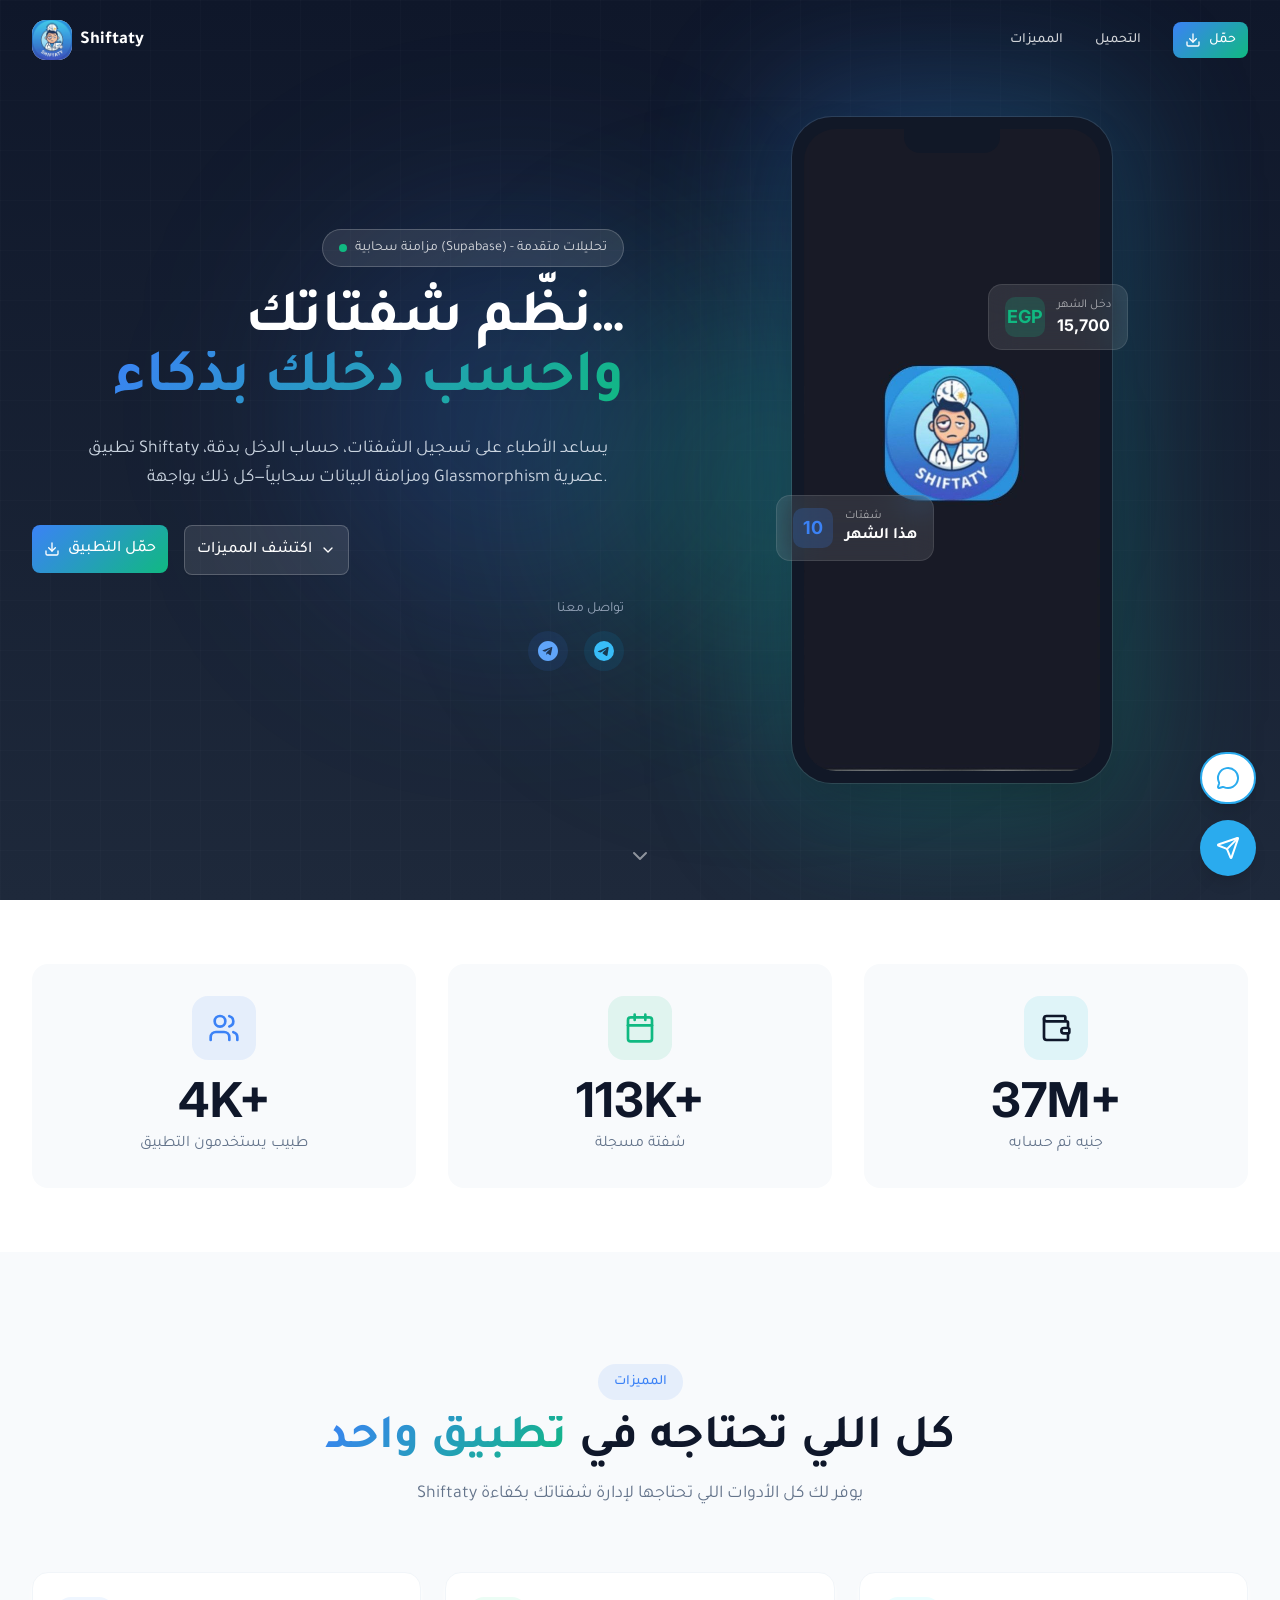
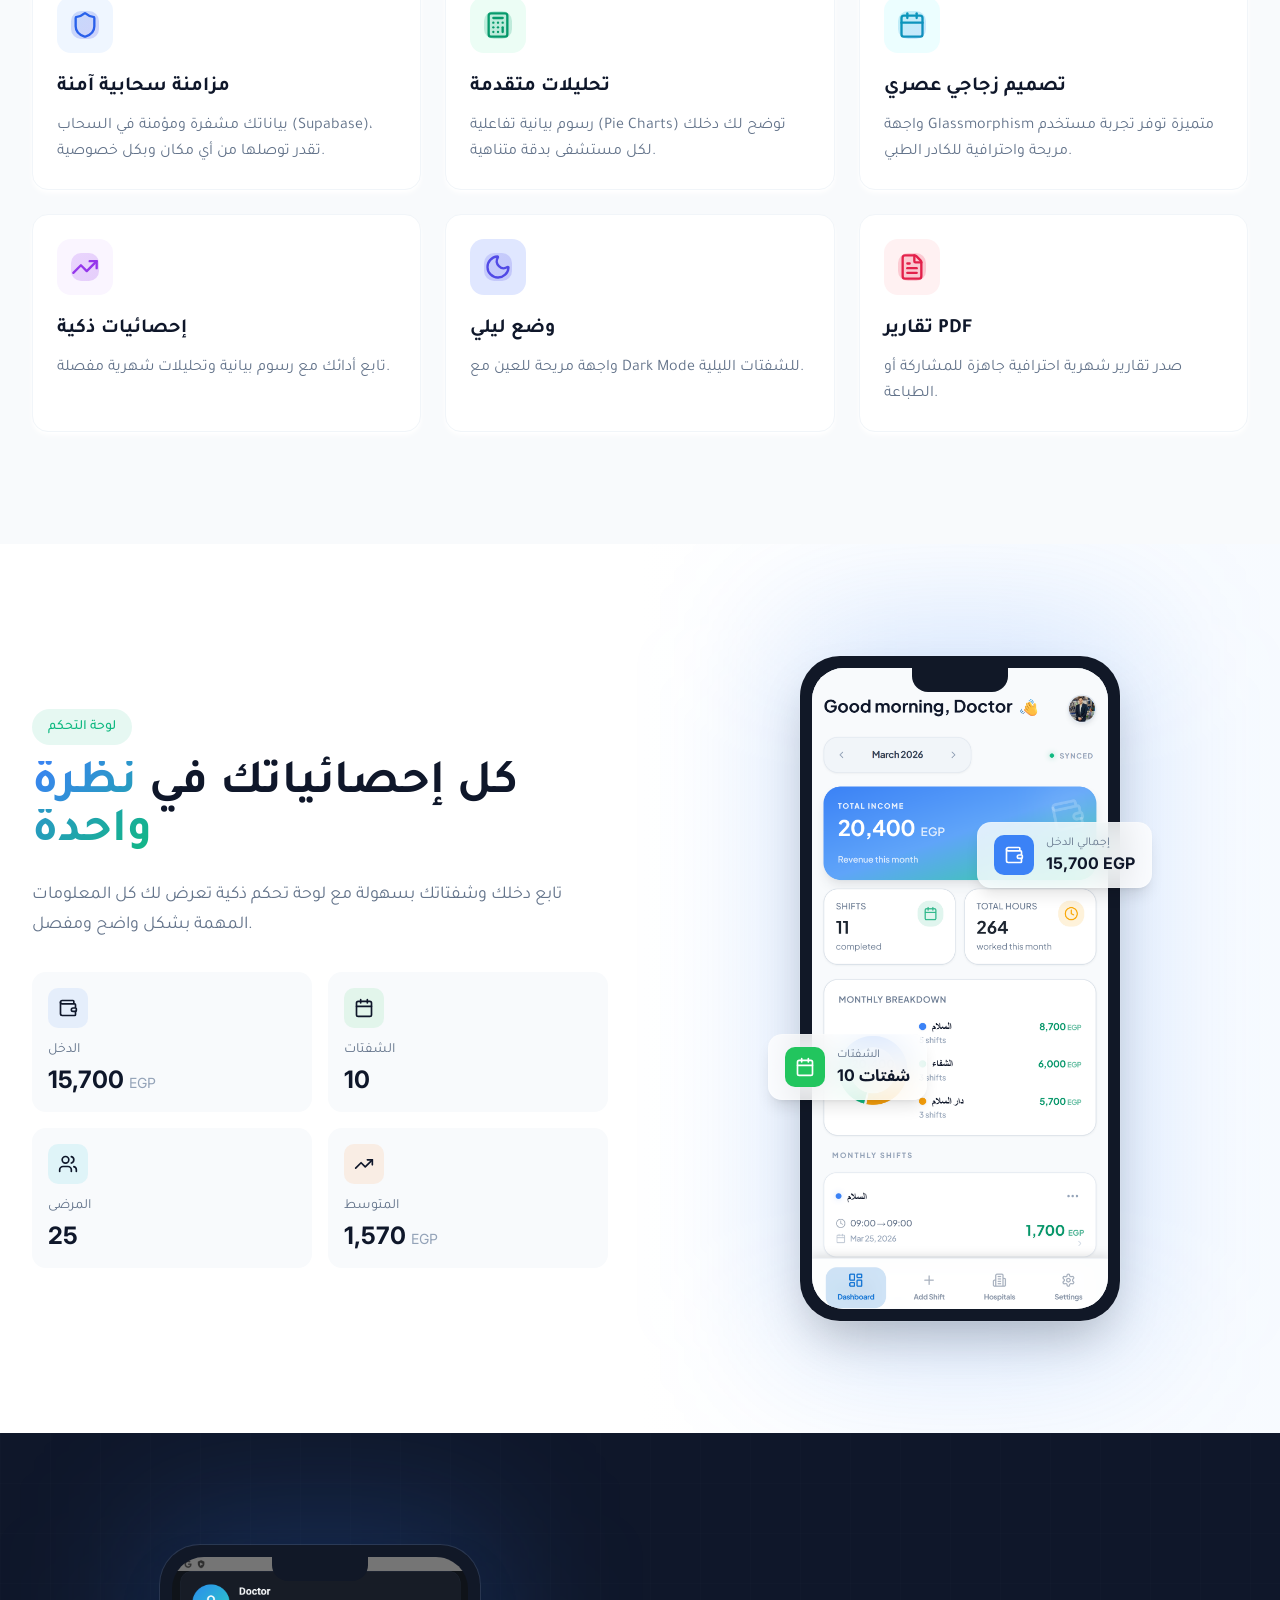
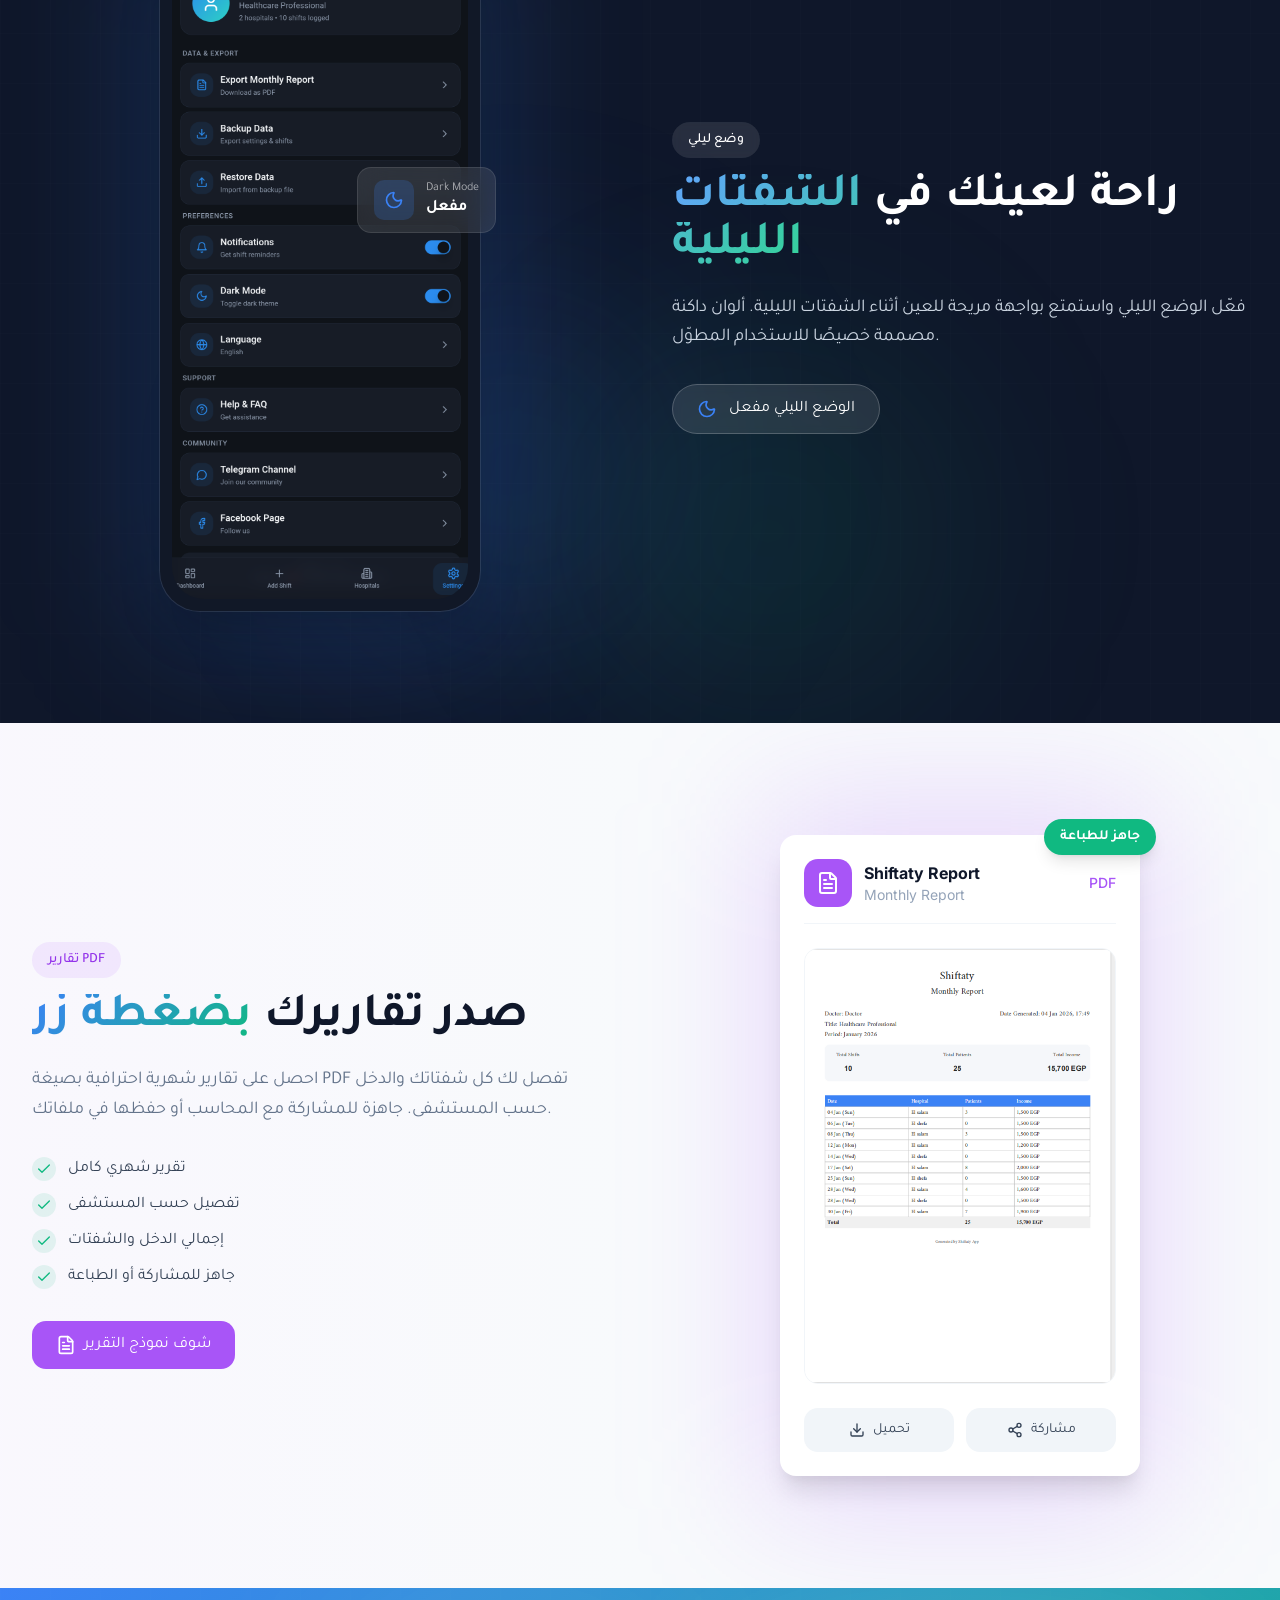
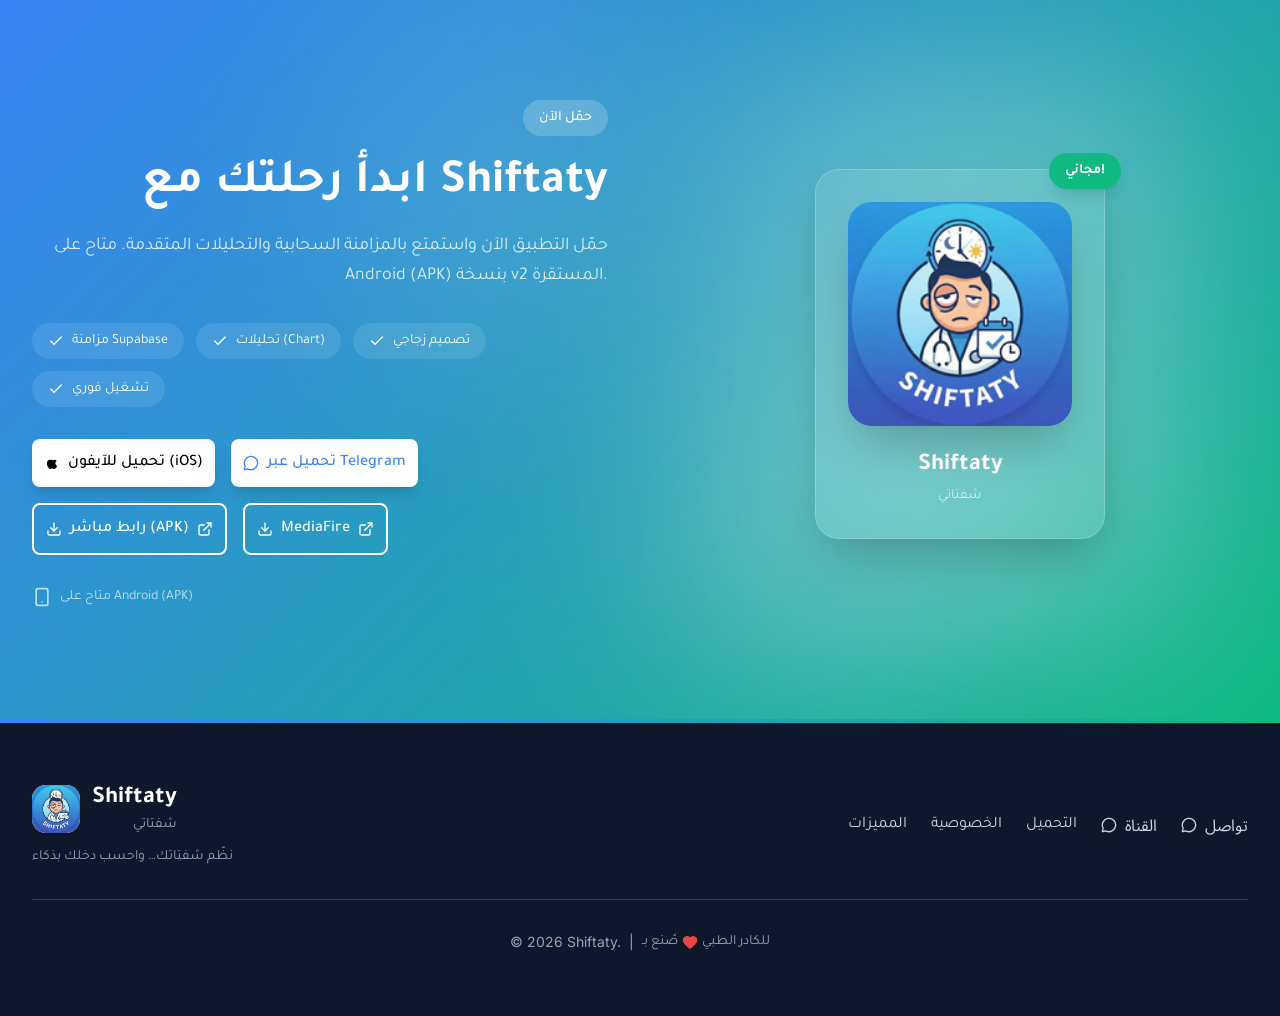
==== commit b39c87e8: "Updates" ====
--- a/index.html
+++ b/index.html
@@ -31,8 +31,8 @@
   <meta property="twitter:image" content="/logo.png" />
 
   <link rel="icon" type="image/png" href="./logo.png" />
-  <script type="module" crossorigin src="./assets/index-BbZ90YtS.js"></script>
-  <link rel="stylesheet" crossorigin href="./assets/index-S4_ba77E.css">
+  <script type="module" crossorigin src="./assets/index-BKs1qBoK.js"></script>
+  <link rel="stylesheet" crossorigin href="./assets/index-CS0Hb16K.css">
 </head>
 
 <body>
--- a/assets/index-CS0Hb16K.css
+++ b/assets/index-CS0Hb16K.css
@@ -0,0 +1 @@
+@import"https://fonts.googleapis.com/css2?family=Inter:wght@400;500;600;700&family=Tajawal:wght@400;500;700;800&family=Noto+Sans+Arabic:wght@400;500;700&display=swap";*,:before,:after{--tw-border-spacing-x: 0;--tw-border-spacing-y: 0;--tw-translate-x: 0;--tw-translate-y: 0;--tw-rotate: 0;--tw-skew-x: 0;--tw-skew-y: 0;--tw-scale-x: 1;--tw-scale-y: 1;--tw-pan-x: ;--tw-pan-y: ;--tw-pinch-zoom: ;--tw-scroll-snap-strictness: proximity;--tw-gradient-from-position: ;--tw-gradient-via-position: ;--tw-gradient-to-position: ;--tw-ordinal: ;--tw-slashed-zero: ;--tw-numeric-figure: ;--tw-numeric-spacing: ;--tw-numeric-fraction: ;--tw-ring-inset: ;--tw-ring-offset-width: 0px;--tw-ring-offset-color: #fff;--tw-ring-color: rgb(59 130 246 / .5);--tw-ring-offset-shadow: 0 0 #0000;--tw-ring-shadow: 0 0 #0000;--tw-shadow: 0 0 #0000;--tw-shadow-colored: 0 0 #0000;--tw-blur: ;--tw-brightness: ;--tw-contrast: ;--tw-grayscale: ;--tw-hue-rotate: ;--tw-invert: ;--tw-saturate: ;--tw-sepia: ;--tw-drop-shadow: ;--tw-backdrop-blur: ;--tw-backdrop-brightness: ;--tw-backdrop-contrast: ;--tw-backdrop-grayscale: ;--tw-backdrop-hue-rotate: ;--tw-backdrop-invert: ;--tw-backdrop-opacity: ;--tw-backdrop-saturate: ;--tw-backdrop-sepia: ;--tw-contain-size: ;--tw-contain-layout: ;--tw-contain-paint: ;--tw-contain-style: }::backdrop{--tw-border-spacing-x: 0;--tw-border-spacing-y: 0;--tw-translate-x: 0;--tw-translate-y: 0;--tw-rotate: 0;--tw-skew-x: 0;--tw-skew-y: 0;--tw-scale-x: 1;--tw-scale-y: 1;--tw-pan-x: ;--tw-pan-y: ;--tw-pinch-zoom: ;--tw-scroll-snap-strictness: proximity;--tw-gradient-from-position: ;--tw-gradient-via-position: ;--tw-gradient-to-position: ;--tw-ordinal: ;--tw-slashed-zero: ;--tw-numeric-figure: ;--tw-numeric-spacing: ;--tw-numeric-fraction: ;--tw-ring-inset: ;--tw-ring-offset-width: 0px;--tw-ring-offset-color: #fff;--tw-ring-color: rgb(59 130 246 / .5);--tw-ring-offset-shadow: 0 0 #0000;--tw-ring-shadow: 0 0 #0000;--tw-shadow: 0 0 #0000;--tw-shadow-colored: 0 0 #0000;--tw-blur: ;--tw-brightness: ;--tw-contrast: ;--tw-grayscale: ;--tw-hue-rotate: ;--tw-invert: ;--tw-saturate: ;--tw-sepia: ;--tw-drop-shadow: ;--tw-backdrop-blur: ;--tw-backdrop-brightness: ;--tw-backdrop-contrast: ;--tw-backdrop-grayscale: ;--tw-backdrop-hue-rotate: ;--tw-backdrop-invert: ;--tw-backdrop-opacity: ;--tw-backdrop-saturate: ;--tw-backdrop-sepia: ;--tw-contain-size: ;--tw-contain-layout: ;--tw-contain-paint: ;--tw-contain-style: }*,:before,:after{box-sizing:border-box;border-width:0;border-style:solid;border-color:#e5e7eb}:before,:after{--tw-content: ""}html,:host{line-height:1.5;-webkit-text-size-adjust:100%;-moz-tab-size:4;-o-tab-size:4;tab-size:4;font-family:ui-sans-serif,system-ui,sans-serif,"Apple Color Emoji","Segoe UI Emoji",Segoe UI Symbol,"Noto Color Emoji";font-feature-settings:normal;font-variation-settings:normal;-webkit-tap-highlight-color:transparent}body{margin:0;line-height:inherit}hr{height:0;color:inherit;border-top-width:1px}abbr:where([title]){-webkit-text-decoration:underline dotted;text-decoration:underline dotted}h1,h2,h3,h4,h5,h6{font-size:inherit;font-weight:inherit}a{color:inherit;text-decoration:inherit}b,strong{font-weight:bolder}code,kbd,samp,pre{font-family:ui-monospace,SFMono-Regular,Menlo,Monaco,Consolas,Liberation Mono,Courier New,monospace;font-feature-settings:normal;font-variation-settings:normal;font-size:1em}small{font-size:80%}sub,sup{font-size:75%;line-height:0;position:relative;vertical-align:baseline}sub{bottom:-.25em}sup{top:-.5em}table{text-indent:0;border-color:inherit;border-collapse:collapse}button,input,optgroup,select,textarea{font-family:inherit;font-feature-settings:inherit;font-variation-settings:inherit;font-size:100%;font-weight:inherit;line-height:inherit;letter-spacing:inherit;color:inherit;margin:0;padding:0}button,select{text-transform:none}button,input:where([type=button]),input:where([type=reset]),input:where([type=submit]){-webkit-appearance:button;background-color:transparent;background-image:none}:-moz-focusring{outline:auto}:-moz-ui-invalid{box-shadow:none}progress{vertical-align:baseline}::-webkit-inner-spin-button,::-webkit-outer-spin-button{height:auto}[type=search]{-webkit-appearance:textfield;outline-offset:-2px}::-webkit-search-decoration{-webkit-appearance:none}::-webkit-file-upload-button{-webkit-appearance:button;font:inherit}summary{display:list-item}blockquote,dl,dd,h1,h2,h3,h4,h5,h6,hr,figure,p,pre{margin:0}fieldset{margin:0;padding:0}legend{padding:0}ol,ul,menu{list-style:none;margin:0;padding:0}dialog{padding:0}textarea{resize:vertical}input::-moz-placeholder,textarea::-moz-placeholder{opacity:1;color:#9ca3af}input::placeholder,textarea::placeholder{opacity:1;color:#9ca3af}button,[role=button]{cursor:pointer}:disabled{cursor:default}img,svg,video,canvas,audio,iframe,embed,object{display:block;vertical-align:middle}img,video{max-width:100%;height:auto}[hidden]:where(:not([hidden=until-found])){display:none}:root{--background: 210 40% 98%;--foreground: 222 47% 11%;--card: 0 0% 100%;--card-foreground: 222 47% 11%;--popover: 0 0% 100%;--popover-foreground: 222 47% 11%;--primary: 217 91% 60%;--primary-foreground: 0 0% 100%;--secondary: 210 40% 96%;--secondary-foreground: 222 47% 11%;--muted: 210 40% 96%;--muted-foreground: 215 16% 47%;--accent: 160 84% 39%;--accent-foreground: 0 0% 100%;--destructive: 0 84% 60%;--destructive-foreground: 0 0% 100%;--border: 214 32% 91%;--input: 214 32% 91%;--ring: 217 91% 60%;--radius: .625rem}*{border-color:hsl(var(--border))}body{--tw-bg-opacity: 1;background-color:rgb(248 250 252 / var(--tw-bg-opacity, 1));font-family:Inter,sans-serif;--tw-text-opacity: 1;color:rgb(15 23 42 / var(--tw-text-opacity, 1));-webkit-font-smoothing:antialiased;-moz-osx-font-smoothing:grayscale;font-family:Inter,Noto Sans Arabic,sans-serif}.phone-mockup{position:relative;border-radius:40px;--tw-bg-opacity: 1;background-color:rgb(17 24 39 / var(--tw-bg-opacity, 1));padding:.75rem;--tw-shadow: 0 25px 50px -12px rgb(0 0 0 / .25);--tw-shadow-colored: 0 25px 50px -12px var(--tw-shadow-color);box-shadow:var(--tw-ring-offset-shadow, 0 0 #0000),var(--tw-ring-shadow, 0 0 #0000),var(--tw-shadow);--tw-ring-offset-shadow: var(--tw-ring-inset) 0 0 0 var(--tw-ring-offset-width) var(--tw-ring-offset-color);--tw-ring-shadow: var(--tw-ring-inset) 0 0 0 calc(1px + var(--tw-ring-offset-width)) var(--tw-ring-color);box-shadow:var(--tw-ring-offset-shadow),var(--tw-ring-shadow),var(--tw-shadow, 0 0 #0000);--tw-ring-color: rgb(255 255 255 / .1)}.phone-screen{overflow:hidden;border-radius:32px;--tw-bg-opacity: 1;background-color:rgb(255 255 255 / var(--tw-bg-opacity, 1));aspect-ratio:9/19.5}.phone-notch{position:absolute;top:.75rem;left:50%;height:1.5rem;width:6rem;--tw-translate-x: -50%;transform:translate(var(--tw-translate-x),var(--tw-translate-y)) rotate(var(--tw-rotate)) skew(var(--tw-skew-x)) skewY(var(--tw-skew-y)) scaleX(var(--tw-scale-x)) scaleY(var(--tw-scale-y));border-bottom-right-radius:1rem;border-bottom-left-radius:1rem;--tw-bg-opacity: 1;background-color:rgb(17 24 39 / var(--tw-bg-opacity, 1))}.glass-card{border-radius:1rem;border-width:1px;border-color:#fff3;background-color:#fffc;--tw-shadow: 0 4px 6px -1px rgba(0, 0, 0, .1), 0 2px 4px -1px rgba(0, 0, 0, .06);--tw-shadow-colored: 0 4px 6px -1px var(--tw-shadow-color), 0 2px 4px -1px var(--tw-shadow-color);box-shadow:var(--tw-ring-offset-shadow, 0 0 #0000),var(--tw-ring-shadow, 0 0 #0000),var(--tw-shadow);--tw-shadow-color: hsl(var(--card));--tw-shadow: var(--tw-shadow-colored);--tw-backdrop-blur: blur(16px);-webkit-backdrop-filter:var(--tw-backdrop-blur) var(--tw-backdrop-brightness) var(--tw-backdrop-contrast) var(--tw-backdrop-grayscale) var(--tw-backdrop-hue-rotate) var(--tw-backdrop-invert) var(--tw-backdrop-opacity) var(--tw-backdrop-saturate) var(--tw-backdrop-sepia);backdrop-filter:var(--tw-backdrop-blur) var(--tw-backdrop-brightness) var(--tw-backdrop-contrast) var(--tw-backdrop-grayscale) var(--tw-backdrop-hue-rotate) var(--tw-backdrop-invert) var(--tw-backdrop-opacity) var(--tw-backdrop-saturate) var(--tw-backdrop-sepia)}.glass-card-dark{border-radius:1rem;border-width:1px;border-color:#ffffff1a;background-color:#ffffff1a;--tw-backdrop-blur: blur(16px);-webkit-backdrop-filter:var(--tw-backdrop-blur) var(--tw-backdrop-brightness) var(--tw-backdrop-contrast) var(--tw-backdrop-grayscale) var(--tw-backdrop-hue-rotate) var(--tw-backdrop-invert) var(--tw-backdrop-opacity) var(--tw-backdrop-saturate) var(--tw-backdrop-sepia);backdrop-filter:var(--tw-backdrop-blur) var(--tw-backdrop-brightness) var(--tw-backdrop-contrast) var(--tw-backdrop-grayscale) var(--tw-backdrop-hue-rotate) var(--tw-backdrop-invert) var(--tw-backdrop-opacity) var(--tw-backdrop-saturate) var(--tw-backdrop-sepia)}.btn-gradient{border-radius:calc(var(--radius) + 4px);background-image:linear-gradient(135deg,#3b82f6,#10b981);padding:.75rem 1.5rem;font-weight:600;--tw-text-opacity: 1;color:rgb(255 255 255 / var(--tw-text-opacity, 1));transition-property:all;transition-timing-function:cubic-bezier(.4,0,.2,1);transition-duration:.3s;animation-duration:.3s}.btn-gradient:hover{--tw-scale-x: 1.02;--tw-scale-y: 1.02;transform:translate(var(--tw-translate-x),var(--tw-translate-y)) rotate(var(--tw-rotate)) skew(var(--tw-skew-x)) skewY(var(--tw-skew-y)) scaleX(var(--tw-scale-x)) scaleY(var(--tw-scale-y));--tw-shadow: 0 0 40px rgba(59, 130, 246, .3);--tw-shadow-colored: 0 0 40px var(--tw-shadow-color);box-shadow:var(--tw-ring-offset-shadow, 0 0 #0000),var(--tw-ring-shadow, 0 0 #0000),var(--tw-shadow)}.feature-card{border-radius:1rem;border-width:1px;--tw-border-opacity: 1;border-color:rgb(241 245 249 / var(--tw-border-opacity, 1));--tw-bg-opacity: 1;background-color:rgb(255 255 255 / var(--tw-bg-opacity, 1));padding:1.5rem;--tw-shadow: 0 4px 6px -1px rgba(0, 0, 0, .1), 0 2px 4px -1px rgba(0, 0, 0, .06);--tw-shadow-colored: 0 4px 6px -1px var(--tw-shadow-color), 0 2px 4px -1px var(--tw-shadow-color);box-shadow:var(--tw-ring-offset-shadow, 0 0 #0000),var(--tw-ring-shadow, 0 0 #0000),var(--tw-shadow);--tw-shadow-color: hsl(var(--card));--tw-shadow: var(--tw-shadow-colored);transition-property:all;transition-timing-function:cubic-bezier(.4,0,.2,1);transition-duration:.3s;animation-duration:.3s}.feature-card:hover{--tw-translate-y: -.25rem;transform:translate(var(--tw-translate-x),var(--tw-translate-y)) rotate(var(--tw-rotate)) skew(var(--tw-skew-x)) skewY(var(--tw-skew-y)) scaleX(var(--tw-scale-x)) scaleY(var(--tw-scale-y));--tw-shadow: 0 20px 25px -5px rgba(0, 0, 0, .1), 0 10px 10px -5px rgba(0, 0, 0, .04);--tw-shadow-colored: 0 20px 25px -5px var(--tw-shadow-color), 0 10px 10px -5px var(--tw-shadow-color);box-shadow:var(--tw-ring-offset-shadow, 0 0 #0000),var(--tw-ring-shadow, 0 0 #0000),var(--tw-shadow)}.arabic-text{font-family:Tajawal,Noto Sans Arabic,sans-serif}.section-container{margin-left:auto;margin-right:auto;max-width:80rem;padding-left:1rem;padding-right:1rem}@media(min-width:640px){.section-container{padding-left:1.5rem;padding-right:1.5rem}}@media(min-width:1024px){.section-container{padding-left:2rem;padding-right:2rem}}.sr-only{position:absolute;width:1px;height:1px;padding:0;margin:-1px;overflow:hidden;clip:rect(0,0,0,0);white-space:nowrap;border-width:0}.pointer-events-none{pointer-events:none}.pointer-events-auto{pointer-events:auto}.visible{visibility:visible}.invisible{visibility:hidden}.fixed{position:fixed}.absolute{position:absolute}.relative{position:relative}.inset-0{inset:0}.inset-x-0{left:0;right:0}.inset-y-0{top:0;bottom:0}.-bottom-12{bottom:-3rem}.-bottom-2{bottom:-.5rem}.-bottom-8{bottom:-2rem}.-left-12{left:-3rem}.-left-3{left:-.75rem}.-left-4{left:-1rem}.-left-8{left:-2rem}.-right-12{right:-3rem}.-right-2{right:-.5rem}.-right-4{right:-1rem}.-right-8{right:-2rem}.-top-12{top:-3rem}.-top-3{top:-.75rem}.-top-4{top:-1rem}.bottom-0{bottom:0}.bottom-1\/3{bottom:33.333333%}.bottom-1\/4{bottom:25%}.bottom-6{bottom:1.5rem}.bottom-8{bottom:2rem}.bottom-\[15\%\]{bottom:15%}.bottom-\[20\%\]{bottom:20%}.bottom-\[25\%\]{bottom:25%}.left-0{left:0}.left-1\/2{left:50%}.left-1\/4{left:25%}.left-2{left:.5rem}.left-\[10\%\]{left:10%}.left-\[20\%\]{left:20%}.left-\[5\%\]{left:5%}.left-\[50\%\]{left:50%}.left-\[60\%\]{left:60%}.left-\[8\%\]{left:8%}.right-0{right:0}.right-1{right:.25rem}.right-1\/4{right:25%}.right-2{right:.5rem}.right-3{right:.75rem}.right-4{right:1rem}.right-6{right:1.5rem}.right-\[10\%\]{right:10%}.right-\[15\%\]{right:15%}.right-\[8\%\]{right:8%}.top-0{top:0}.top-1{top:.25rem}.top-1\.5{top:.375rem}.top-1\/2{top:50%}.top-1\/3{top:33.333333%}.top-1\/4{top:25%}.top-16{top:4rem}.top-2\.5{top:.625rem}.top-3{top:.75rem}.top-3\.5{top:.875rem}.top-4{top:1rem}.top-6{top:1.5rem}.top-\[10\%\]{top:10%}.top-\[15\%\]{top:15%}.top-\[1px\]{top:1px}.top-\[20\%\]{top:20%}.top-\[25\%\]{top:25%}.top-\[30\%\]{top:30%}.top-\[50\%\]{top:50%}.top-\[60\%\]{top:60%}.top-full{top:100%}.isolate{isolation:isolate}.-z-10{z-index:-10}.z-10{z-index:10}.z-20{z-index:20}.z-40{z-index:40}.z-50{z-index:50}.z-\[100\]{z-index:100}.z-\[1\]{z-index:1}.order-first{order:-9999}.order-last{order:9999}.col-start-2{grid-column-start:2}.row-span-2{grid-row:span 2 / span 2}.row-start-1{grid-row-start:1}.\!m-0{margin:0!important}.-mx-1{margin-left:-.25rem;margin-right:-.25rem}.-my-2{margin-top:-.5rem;margin-bottom:-.5rem}.mx-2{margin-left:.5rem;margin-right:.5rem}.mx-3\.5{margin-left:.875rem;margin-right:.875rem}.mx-auto{margin-left:auto;margin-right:auto}.my-0{margin-top:0;margin-bottom:0}.my-0\.5{margin-top:.125rem;margin-bottom:.125rem}.my-1{margin-top:.25rem;margin-bottom:.25rem}.my-8{margin-top:2rem;margin-bottom:2rem}.-ml-4{margin-left:-1rem}.-mt-4{margin-top:-1rem}.mb-1{margin-bottom:.25rem}.mb-12{margin-bottom:3rem}.mb-16{margin-bottom:4rem}.mb-2{margin-bottom:.5rem}.mb-3{margin-bottom:.75rem}.mb-4{margin-bottom:1rem}.mb-5{margin-bottom:1.25rem}.mb-6{margin-bottom:1.5rem}.mb-8{margin-bottom:2rem}.ml-1{margin-left:.25rem}.ml-4{margin-left:1rem}.ml-auto{margin-left:auto}.mt-1{margin-top:.25rem}.mt-1\.5{margin-top:.375rem}.mt-16{margin-top:4rem}.mt-2{margin-top:.5rem}.mt-4{margin-top:1rem}.mt-6{margin-top:1.5rem}.mt-8{margin-top:2rem}.mt-auto{margin-top:auto}.line-clamp-1{overflow:hidden;display:-webkit-box;-webkit-box-orient:vertical;-webkit-line-clamp:1}.line-clamp-2{overflow:hidden;display:-webkit-box;-webkit-box-orient:vertical;-webkit-line-clamp:2}.block{display:block}.inline-block{display:inline-block}.flex{display:flex}.inline-flex{display:inline-flex}.table{display:table}.table-caption{display:table-caption}.table-cell{display:table-cell}.table-row{display:table-row}.grid{display:grid}.hidden{display:none}.aspect-square{aspect-ratio:1 / 1}.aspect-video{aspect-ratio:16 / 9}.size-10{width:2.5rem;height:2.5rem}.size-2{width:.5rem;height:.5rem}.size-2\.5{width:.625rem;height:.625rem}.size-3{width:.75rem;height:.75rem}.size-3\.5{width:.875rem;height:.875rem}.size-4{width:1rem;height:1rem}.size-6{width:1.5rem;height:1.5rem}.size-7{width:1.75rem;height:1.75rem}.size-8{width:2rem;height:2rem}.size-9{width:2.25rem;height:2.25rem}.size-auto{width:auto;height:auto}.size-full{width:100%;height:100%}.h-0\.5{height:.125rem}.h-1{height:.25rem}.h-1\.5{height:.375rem}.h-10{height:2.5rem}.h-12{height:3rem}.h-14{height:3.5rem}.h-16{height:4rem}.h-2{height:.5rem}.h-2\.5{height:.625rem}.h-20{height:5rem}.h-24{height:6rem}.h-4{height:1rem}.h-40{height:10rem}.h-48{height:12rem}.h-5{height:1.25rem}.h-6{height:1.5rem}.h-7{height:1.75rem}.h-8{height:2rem}.h-9{height:2.25rem}.h-96{height:24rem}.h-\[1\.15rem\]{height:1.15rem}.h-\[calc\(100\%-1px\)\]{height:calc(100% - 1px)}.h-\[var\(--radix-navigation-menu-viewport-height\)\]{height:var(--radix-navigation-menu-viewport-height)}.h-\[var\(--radix-select-trigger-height\)\]{height:var(--radix-select-trigger-height)}.h-auto{height:auto}.h-full{height:100%}.h-px{height:1px}.h-svh{height:100svh}.max-h-\[300px\]{max-height:300px}.max-h-screen{max-height:100vh}.min-h-0{min-height:0px}.min-h-16{min-height:4rem}.min-h-4{min-height:1rem}.min-h-screen{min-height:100vh}.min-h-svh{min-height:100svh}.w-0{width:0px}.w-1{width:.25rem}.w-1\/2{width:50%}.w-10{width:2.5rem}.w-12{width:3rem}.w-14{width:3.5rem}.w-16{width:4rem}.w-2{width:.5rem}.w-2\.5{width:.625rem}.w-20{width:5rem}.w-24{width:6rem}.w-3{width:.75rem}.w-3\/4{width:75%}.w-4{width:1rem}.w-40{width:10rem}.w-48{width:12rem}.w-5{width:1.25rem}.w-6{width:1.5rem}.w-64{width:16rem}.w-7{width:1.75rem}.w-72{width:18rem}.w-8{width:2rem}.w-9{width:2.25rem}.w-96{width:24rem}.w-\[100px\]{width:100px}.w-\[260px\]{width:260px}.w-\[280px\]{width:280px}.w-\[300px\]{width:300px}.w-\[80\%\]{width:80%}.w-auto{width:auto}.w-fit{width:-moz-fit-content;width:fit-content}.w-full{width:100%}.w-max{width:-moz-max-content;width:max-content}.w-px{width:1px}.min-w-0{min-width:0px}.min-w-10{min-width:2.5rem}.min-w-5{min-width:1.25rem}.min-w-8{min-width:2rem}.min-w-9{min-width:2.25rem}.min-w-\[12rem\]{min-width:12rem}.min-w-\[8rem\]{min-width:8rem}.min-w-\[var\(--radix-select-trigger-width\)\]{min-width:var(--radix-select-trigger-width)}.max-w-2xl{max-width:42rem}.max-w-4xl{max-width:56rem}.max-w-7xl{max-width:80rem}.max-w-\[calc\(100\%-2rem\)\]{max-width:calc(100% - 2rem)}.max-w-max{max-width:-moz-max-content;max-width:max-content}.max-w-sm{max-width:24rem}.max-w-xl{max-width:36rem}.max-w-xs{max-width:20rem}.flex-1{flex:1 1 0%}.flex-shrink-0,.shrink-0{flex-shrink:0}.grow{flex-grow:1}.grow-0{flex-grow:0}.basis-full{flex-basis:100%}.caption-bottom{caption-side:bottom}.border-collapse{border-collapse:collapse}.-translate-x-1\/2{--tw-translate-x: -50%;transform:translate(var(--tw-translate-x),var(--tw-translate-y)) rotate(var(--tw-rotate)) skew(var(--tw-skew-x)) skewY(var(--tw-skew-y)) scaleX(var(--tw-scale-x)) scaleY(var(--tw-scale-y))}.-translate-x-12{--tw-translate-x: -3rem;transform:translate(var(--tw-translate-x),var(--tw-translate-y)) rotate(var(--tw-rotate)) skew(var(--tw-skew-x)) skewY(var(--tw-skew-y)) scaleX(var(--tw-scale-x)) scaleY(var(--tw-scale-y))}.-translate-x-4{--tw-translate-x: -1rem;transform:translate(var(--tw-translate-x),var(--tw-translate-y)) rotate(var(--tw-rotate)) skew(var(--tw-skew-x)) skewY(var(--tw-skew-y)) scaleX(var(--tw-scale-x)) scaleY(var(--tw-scale-y))}.-translate-x-px{--tw-translate-x: -1px;transform:translate(var(--tw-translate-x),var(--tw-translate-y)) rotate(var(--tw-rotate)) skew(var(--tw-skew-x)) skewY(var(--tw-skew-y)) scaleX(var(--tw-scale-x)) scaleY(var(--tw-scale-y))}.-translate-y-1\/2{--tw-translate-y: -50%;transform:translate(var(--tw-translate-x),var(--tw-translate-y)) rotate(var(--tw-rotate)) skew(var(--tw-skew-x)) skewY(var(--tw-skew-y)) scaleX(var(--tw-scale-x)) scaleY(var(--tw-scale-y))}.translate-x-0{--tw-translate-x: 0px;transform:translate(var(--tw-translate-x),var(--tw-translate-y)) rotate(var(--tw-rotate)) skew(var(--tw-skew-x)) skewY(var(--tw-skew-y)) scaleX(var(--tw-scale-x)) scaleY(var(--tw-scale-y))}.translate-x-12{--tw-translate-x: 3rem;transform:translate(var(--tw-translate-x),var(--tw-translate-y)) rotate(var(--tw-rotate)) skew(var(--tw-skew-x)) skewY(var(--tw-skew-y)) scaleX(var(--tw-scale-x)) scaleY(var(--tw-scale-y))}.translate-x-\[-50\%\]{--tw-translate-x: -50%;transform:translate(var(--tw-translate-x),var(--tw-translate-y)) rotate(var(--tw-rotate)) skew(var(--tw-skew-x)) skewY(var(--tw-skew-y)) scaleX(var(--tw-scale-x)) scaleY(var(--tw-scale-y))}.translate-x-full{--tw-translate-x: 100%;transform:translate(var(--tw-translate-x),var(--tw-translate-y)) rotate(var(--tw-rotate)) skew(var(--tw-skew-x)) skewY(var(--tw-skew-y)) scaleX(var(--tw-scale-x)) scaleY(var(--tw-scale-y))}.translate-x-px{--tw-translate-x: 1px;transform:translate(var(--tw-translate-x),var(--tw-translate-y)) rotate(var(--tw-rotate)) skew(var(--tw-skew-x)) skewY(var(--tw-skew-y)) scaleX(var(--tw-scale-x)) scaleY(var(--tw-scale-y))}.translate-y-0{--tw-translate-y: 0px;transform:translate(var(--tw-translate-x),var(--tw-translate-y)) rotate(var(--tw-rotate)) skew(var(--tw-skew-x)) skewY(var(--tw-skew-y)) scaleX(var(--tw-scale-x)) scaleY(var(--tw-scale-y))}.translate-y-0\.5{--tw-translate-y: .125rem;transform:translate(var(--tw-translate-x),var(--tw-translate-y)) rotate(var(--tw-rotate)) skew(var(--tw-skew-x)) skewY(var(--tw-skew-y)) scaleX(var(--tw-scale-x)) scaleY(var(--tw-scale-y))}.translate-y-4{--tw-translate-y: 1rem;transform:translate(var(--tw-translate-x),var(--tw-translate-y)) rotate(var(--tw-rotate)) skew(var(--tw-skew-x)) skewY(var(--tw-skew-y)) scaleX(var(--tw-scale-x)) scaleY(var(--tw-scale-y))}.translate-y-8{--tw-translate-y: 2rem;transform:translate(var(--tw-translate-x),var(--tw-translate-y)) rotate(var(--tw-rotate)) skew(var(--tw-skew-x)) skewY(var(--tw-skew-y)) scaleX(var(--tw-scale-x)) scaleY(var(--tw-scale-y))}.translate-y-\[-50\%\]{--tw-translate-y: -50%;transform:translate(var(--tw-translate-x),var(--tw-translate-y)) rotate(var(--tw-rotate)) skew(var(--tw-skew-x)) skewY(var(--tw-skew-y)) scaleX(var(--tw-scale-x)) scaleY(var(--tw-scale-y))}.translate-y-\[calc\(-50\%_-_2px\)\]{--tw-translate-y: calc(-50% - 2px) ;transform:translate(var(--tw-translate-x),var(--tw-translate-y)) rotate(var(--tw-rotate)) skew(var(--tw-skew-x)) skewY(var(--tw-skew-y)) scaleX(var(--tw-scale-x)) scaleY(var(--tw-scale-y))}.rotate-45{--tw-rotate: 45deg;transform:translate(var(--tw-translate-x),var(--tw-translate-y)) rotate(var(--tw-rotate)) skew(var(--tw-skew-x)) skewY(var(--tw-skew-y)) scaleX(var(--tw-scale-x)) scaleY(var(--tw-scale-y))}.rotate-90{--tw-rotate: 90deg;transform:translate(var(--tw-translate-x),var(--tw-translate-y)) rotate(var(--tw-rotate)) skew(var(--tw-skew-x)) skewY(var(--tw-skew-y)) scaleX(var(--tw-scale-x)) scaleY(var(--tw-scale-y))}.rotate-\[-8deg\]{--tw-rotate: -8deg;transform:translate(var(--tw-translate-x),var(--tw-translate-y)) rotate(var(--tw-rotate)) skew(var(--tw-skew-x)) skewY(var(--tw-skew-y)) scaleX(var(--tw-scale-x)) scaleY(var(--tw-scale-y))}.rotate-\[6deg\]{--tw-rotate: 6deg;transform:translate(var(--tw-translate-x),var(--tw-translate-y)) rotate(var(--tw-rotate)) skew(var(--tw-skew-x)) skewY(var(--tw-skew-y)) scaleX(var(--tw-scale-x)) scaleY(var(--tw-scale-y))}.scale-110{--tw-scale-x: 1.1;--tw-scale-y: 1.1;transform:translate(var(--tw-translate-x),var(--tw-translate-y)) rotate(var(--tw-rotate)) skew(var(--tw-skew-x)) skewY(var(--tw-skew-y)) scaleX(var(--tw-scale-x)) scaleY(var(--tw-scale-y))}.scale-150{--tw-scale-x: 1.5;--tw-scale-y: 1.5;transform:translate(var(--tw-translate-x),var(--tw-translate-y)) rotate(var(--tw-rotate)) skew(var(--tw-skew-x)) skewY(var(--tw-skew-y)) scaleX(var(--tw-scale-x)) scaleY(var(--tw-scale-y))}.transform{transform:translate(var(--tw-translate-x),var(--tw-translate-y)) rotate(var(--tw-rotate)) skew(var(--tw-skew-x)) skewY(var(--tw-skew-y)) scaleX(var(--tw-scale-x)) scaleY(var(--tw-scale-y))}@keyframes bounce{0%,to{transform:translateY(-25%);animation-timing-function:cubic-bezier(.8,0,1,1)}50%{transform:none;animation-timing-function:cubic-bezier(0,0,.2,1)}}.animate-bounce{animation:bounce 1s infinite}@keyframes float{0%,to{transform:translateY(0)}50%{transform:translateY(-15px)}}.animate-float{animation:float 4s ease-in-out infinite}@keyframes pulse{50%{opacity:.5}}.animate-pulse{animation:pulse 2s cubic-bezier(.4,0,.6,1) infinite}@keyframes spin{to{transform:rotate(360deg)}}.animate-spin{animation:spin 1s linear infinite}.cursor-default{cursor:default}.cursor-text{cursor:text}.touch-none{touch-action:none}.select-none{-webkit-user-select:none;-moz-user-select:none;user-select:none}.resize-none{resize:none}.scroll-my-1{scroll-margin-top:.25rem;scroll-margin-bottom:.25rem}.scroll-py-1{scroll-padding-top:.25rem;scroll-padding-bottom:.25rem}.list-disc{list-style-type:disc}.list-none{list-style-type:none}.auto-rows-min{grid-auto-rows:min-content}.grid-cols-1{grid-template-columns:repeat(1,minmax(0,1fr))}.grid-cols-2{grid-template-columns:repeat(2,minmax(0,1fr))}.grid-cols-\[0_1fr\]{grid-template-columns:0 1fr}.grid-rows-\[auto_auto\]{grid-template-rows:auto auto}.flex-row{flex-direction:row}.flex-col{flex-direction:column}.flex-col-reverse{flex-direction:column-reverse}.flex-wrap{flex-wrap:wrap}.place-content-center{place-content:center}.items-start{align-items:flex-start}.items-end{align-items:flex-end}.items-center{align-items:center}.items-stretch{align-items:stretch}.justify-start{justify-content:flex-start}.justify-center{justify-content:center}.justify-between{justify-content:space-between}.justify-items-start{justify-items:start}.gap-0\.5{gap:.125rem}.gap-1{gap:.25rem}.gap-1\.5{gap:.375rem}.gap-10{gap:2.5rem}.gap-12{gap:3rem}.gap-2{gap:.5rem}.gap-2\.5{gap:.625rem}.gap-3{gap:.75rem}.gap-4{gap:1rem}.gap-6{gap:1.5rem}.gap-7{gap:1.75rem}.gap-8{gap:2rem}.gap-\[--spacing\(var\(--gap\)\)\]{gap:var(--spacing(var(--gap)))}.gap-y-0\.5{row-gap:.125rem}.space-x-2>:not([hidden])~:not([hidden]){--tw-space-x-reverse: 0;margin-right:calc(.5rem * var(--tw-space-x-reverse));margin-left:calc(.5rem * calc(1 - var(--tw-space-x-reverse)))}.space-y-3>:not([hidden])~:not([hidden]){--tw-space-y-reverse: 0;margin-top:calc(.75rem * calc(1 - var(--tw-space-y-reverse)));margin-bottom:calc(.75rem * var(--tw-space-y-reverse))}.self-start{align-self:flex-start}.self-stretch{align-self:stretch}.justify-self-end{justify-self:end}.overflow-auto{overflow:auto}.overflow-hidden{overflow:hidden}.overflow-x-auto{overflow-x:auto}.overflow-y-auto{overflow-y:auto}.overflow-x-hidden{overflow-x:hidden}.scroll-smooth{scroll-behavior:smooth}.whitespace-nowrap{white-space:nowrap}.text-balance{text-wrap:balance}.break-words{overflow-wrap:break-word}.rounded-2xl{border-radius:1rem}.rounded-3xl{border-radius:1.5rem}.rounded-\[28px\]{border-radius:28px}.rounded-\[2px\]{border-radius:2px}.rounded-\[32px\]{border-radius:32px}.rounded-\[36px\]{border-radius:36px}.rounded-\[40px\]{border-radius:40px}.rounded-\[4px\]{border-radius:4px}.rounded-\[calc\(var\(--radius\)-5px\)\]{border-radius:calc(var(--radius) - 5px)}.rounded-\[inherit\]{border-radius:inherit}.rounded-full{border-radius:9999px}.rounded-lg{border-radius:var(--radius)}.rounded-md{border-radius:calc(var(--radius) - 2px)}.rounded-none{border-radius:0}.rounded-phone{border-radius:40px}.rounded-sm{border-radius:calc(var(--radius) - 4px)}.rounded-xl{border-radius:calc(var(--radius) + 4px)}.rounded-xs{border-radius:calc(var(--radius) - 6px)}.rounded-b-2xl{border-bottom-right-radius:1rem;border-bottom-left-radius:1rem}.rounded-b-xl{border-bottom-right-radius:calc(var(--radius) + 4px);border-bottom-left-radius:calc(var(--radius) + 4px)}.rounded-l-md{border-top-left-radius:calc(var(--radius) - 2px);border-bottom-left-radius:calc(var(--radius) - 2px)}.rounded-r-md{border-top-right-radius:calc(var(--radius) - 2px);border-bottom-right-radius:calc(var(--radius) - 2px)}.rounded-tl-sm{border-top-left-radius:calc(var(--radius) - 4px)}.border{border-width:1px}.border-0{border-width:0px}.border-2{border-width:2px}.border-\[1\.5px\]{border-width:1.5px}.border-\[3px\]{border-width:3px}.border-y{border-top-width:1px;border-bottom-width:1px}.border-b{border-bottom-width:1px}.border-l{border-left-width:1px}.border-r{border-right-width:1px}.border-t{border-top-width:1px}.border-dashed{border-style:dashed}.border-\[\#2AABEE\]{--tw-border-opacity: 1;border-color:rgb(42 171 238 / var(--tw-border-opacity, 1))}.border-border{border-color:hsl(var(--border))}.border-border\/50{border-color:hsl(var(--border) / .5)}.border-destructive{--tw-border-opacity: 1;border-color:hsl(var(--destructive) / var(--tw-border-opacity, 1))}.border-input{border-color:hsl(var(--input))}.border-primary{border-color:hsl(var(--primary))}.border-slate-100{--tw-border-opacity: 1;border-color:rgb(241 245 249 / var(--tw-border-opacity, 1))}.border-slate-700{--tw-border-opacity: 1;border-color:rgb(51 65 85 / var(--tw-border-opacity, 1))}.border-transparent{border-color:transparent}.border-white{--tw-border-opacity: 1;border-color:rgb(255 255 255 / var(--tw-border-opacity, 1))}.border-white\/20{border-color:#fff3}.border-l-transparent{border-left-color:transparent}.border-t-transparent{border-top-color:transparent}.bg-\[\#2AABEE\]{--tw-bg-opacity: 1;background-color:rgb(42 171 238 / var(--tw-bg-opacity, 1))}.bg-accent{background-color:hsl(var(--accent))}.bg-background{background-color:hsl(var(--background))}.bg-black\/50{background-color:#00000080}.bg-blue-50{--tw-bg-opacity: 1;background-color:rgb(239 246 255 / var(--tw-bg-opacity, 1))}.bg-blue-500{--tw-bg-opacity: 1;background-color:rgb(59 130 246 / var(--tw-bg-opacity, 1))}.bg-blue-500\/10{background-color:#3b82f61a}.bg-border{background-color:hsl(var(--border))}.bg-brand-blue{--tw-bg-opacity: 1;background-color:rgb(59 130 246 / var(--tw-bg-opacity, 1))}.bg-brand-blue\/10{background-color:#3b82f61a}.bg-brand-blue\/20{background-color:#3b82f633}.bg-brand-cyan{--tw-bg-opacity: 1;background-color:rgb(6 182 212 / var(--tw-bg-opacity, 1))}.bg-brand-green{--tw-bg-opacity: 1;background-color:rgb(16 185 129 / var(--tw-bg-opacity, 1))}.bg-brand-green\/10{background-color:#10b9811a}.bg-brand-green\/20{background-color:#10b98133}.bg-card{background-color:hsl(var(--card))}.bg-cyan-50{--tw-bg-opacity: 1;background-color:rgb(236 254 255 / var(--tw-bg-opacity, 1))}.bg-cyan-500{--tw-bg-opacity: 1;background-color:rgb(6 182 212 / var(--tw-bg-opacity, 1))}.bg-destructive{--tw-bg-opacity: 1;background-color:hsl(var(--destructive) / var(--tw-bg-opacity, 1))}.bg-emerald-50{--tw-bg-opacity: 1;background-color:rgb(236 253 245 / var(--tw-bg-opacity, 1))}.bg-foreground{background-color:hsl(var(--foreground))}.bg-green-500{--tw-bg-opacity: 1;background-color:rgb(34 197 94 / var(--tw-bg-opacity, 1))}.bg-indigo-100{--tw-bg-opacity: 1;background-color:rgb(224 231 255 / var(--tw-bg-opacity, 1))}.bg-input{background-color:hsl(var(--input))}.bg-muted{background-color:hsl(var(--muted))}.bg-muted\/50{background-color:hsl(var(--muted) / .5)}.bg-navy-900{--tw-bg-opacity: 1;background-color:rgb(15 23 42 / var(--tw-bg-opacity, 1))}.bg-orange-500{--tw-bg-opacity: 1;background-color:rgb(249 115 22 / var(--tw-bg-opacity, 1))}.bg-popover{background-color:hsl(var(--popover))}.bg-primary{background-color:hsl(var(--primary))}.bg-primary\/20{background-color:hsl(var(--primary) / .2)}.bg-purple-50{--tw-bg-opacity: 1;background-color:rgb(250 245 255 / var(--tw-bg-opacity, 1))}.bg-purple-500{--tw-bg-opacity: 1;background-color:rgb(168 85 247 / var(--tw-bg-opacity, 1))}.bg-purple-500\/10{background-color:#a855f71a}.bg-purple-500\/20{background-color:#a855f733}.bg-rose-50{--tw-bg-opacity: 1;background-color:rgb(255 241 242 / var(--tw-bg-opacity, 1))}.bg-rose-500{--tw-bg-opacity: 1;background-color:rgb(244 63 94 / var(--tw-bg-opacity, 1))}.bg-secondary{background-color:hsl(var(--secondary))}.bg-sky-500\/10{background-color:#0ea5e91a}.bg-slate-100{--tw-bg-opacity: 1;background-color:rgb(241 245 249 / var(--tw-bg-opacity, 1))}.bg-slate-50{--tw-bg-opacity: 1;background-color:rgb(248 250 252 / var(--tw-bg-opacity, 1))}.bg-transparent{background-color:transparent}.bg-white{--tw-bg-opacity: 1;background-color:rgb(255 255 255 / var(--tw-bg-opacity, 1))}.bg-white\/10{background-color:#ffffff1a}.bg-white\/20{background-color:#fff3}.bg-white\/30{background-color:#ffffff4d}.bg-white\/90{background-color:#ffffffe6}.bg-opacity-10{--tw-bg-opacity: .1}.bg-gradient-brand{background-image:linear-gradient(135deg,#3b82f6,#10b981)}.bg-gradient-dark{background-image:linear-gradient(180deg,#0f172a,#1e293b)}.bg-gradient-to-br{background-image:linear-gradient(to bottom right,var(--tw-gradient-stops))}.bg-gradient-to-l{background-image:linear-gradient(to left,var(--tw-gradient-stops))}.bg-gradient-to-r{background-image:linear-gradient(to right,var(--tw-gradient-stops))}.from-blue-50\/50{--tw-gradient-from: rgb(239 246 255 / .5) var(--tw-gradient-from-position);--tw-gradient-to: rgb(239 246 255 / 0) var(--tw-gradient-to-position);--tw-gradient-stops: var(--tw-gradient-from), var(--tw-gradient-to)}.from-blue-600{--tw-gradient-from: #2563eb var(--tw-gradient-from-position);--tw-gradient-to: rgb(37 99 235 / 0) var(--tw-gradient-to-position);--tw-gradient-stops: var(--tw-gradient-from), var(--tw-gradient-to)}.from-cyan-500{--tw-gradient-from: #06b6d4 var(--tw-gradient-from-position);--tw-gradient-to: rgb(6 182 212 / 0) var(--tw-gradient-to-position);--tw-gradient-stops: var(--tw-gradient-from), var(--tw-gradient-to)}.from-emerald-500{--tw-gradient-from: #10b981 var(--tw-gradient-from-position);--tw-gradient-to: rgb(16 185 129 / 0) var(--tw-gradient-to-position);--tw-gradient-stops: var(--tw-gradient-from), var(--tw-gradient-to)}.from-indigo-500{--tw-gradient-from: #6366f1 var(--tw-gradient-from-position);--tw-gradient-to: rgb(99 102 241 / 0) var(--tw-gradient-to-position);--tw-gradient-stops: var(--tw-gradient-from), var(--tw-gradient-to)}.from-purple-50\/50{--tw-gradient-from: rgb(250 245 255 / .5) var(--tw-gradient-from-position);--tw-gradient-to: rgb(250 245 255 / 0) var(--tw-gradient-to-position);--tw-gradient-stops: var(--tw-gradient-from), var(--tw-gradient-to)}.from-purple-500{--tw-gradient-from: #a855f7 var(--tw-gradient-from-position);--tw-gradient-to: rgb(168 85 247 / 0) var(--tw-gradient-to-position);--tw-gradient-stops: var(--tw-gradient-from), var(--tw-gradient-to)}.from-rose-500{--tw-gradient-from: #f43f5e var(--tw-gradient-from-position);--tw-gradient-to: rgb(244 63 94 / 0) var(--tw-gradient-to-position);--tw-gradient-stops: var(--tw-gradient-from), var(--tw-gradient-to)}.to-blue-500{--tw-gradient-to: #3b82f6 var(--tw-gradient-to-position)}.to-emerald-600{--tw-gradient-to: #059669 var(--tw-gradient-to-position)}.to-indigo-600{--tw-gradient-to: #4f46e5 var(--tw-gradient-to-position)}.to-purple-600{--tw-gradient-to: #9333ea var(--tw-gradient-to-position)}.to-rose-600{--tw-gradient-to: #e11d48 var(--tw-gradient-to-position)}.to-transparent{--tw-gradient-to: transparent var(--tw-gradient-to-position)}.fill-current{fill:currentColor}.fill-foreground{fill:hsl(var(--foreground))}.fill-primary{fill:hsl(var(--primary))}.fill-red-500{fill:#ef4444}.fill-yellow-400{fill:#facc15}.object-contain{-o-object-fit:contain;object-fit:contain}.object-cover{-o-object-fit:cover;object-fit:cover}.p-0{padding:0}.p-1{padding:.25rem}.p-2{padding:.5rem}.p-2\.5{padding:.625rem}.p-3{padding:.75rem}.p-4{padding:1rem}.p-6{padding:1.5rem}.p-8{padding:2rem}.p-\[3px\]{padding:3px}.p-px{padding:1px}.px-1{padding-left:.25rem;padding-right:.25rem}.px-1\.5{padding-left:.375rem;padding-right:.375rem}.px-2{padding-left:.5rem;padding-right:.5rem}.px-2\.5{padding-left:.625rem;padding-right:.625rem}.px-3{padding-left:.75rem;padding-right:.75rem}.px-4{padding-left:1rem;padding-right:1rem}.px-5{padding-left:1.25rem;padding-right:1.25rem}.px-6{padding-left:1.5rem;padding-right:1.5rem}.px-8{padding-left:2rem;padding-right:2rem}.py-0\.5{padding-top:.125rem;padding-bottom:.125rem}.py-1{padding-top:.25rem;padding-bottom:.25rem}.py-1\.5{padding-top:.375rem;padding-bottom:.375rem}.py-12{padding-top:3rem;padding-bottom:3rem}.py-16{padding-top:4rem;padding-bottom:4rem}.py-2{padding-top:.5rem;padding-bottom:.5rem}.py-20{padding-top:5rem;padding-bottom:5rem}.py-3{padding-top:.75rem;padding-bottom:.75rem}.py-4{padding-top:1rem;padding-bottom:1rem}.py-5{padding-top:1.25rem;padding-bottom:1.25rem}.py-6{padding-top:1.5rem;padding-bottom:1.5rem}.pb-3{padding-bottom:.75rem}.pb-4{padding-bottom:1rem}.pl-2{padding-left:.5rem}.pl-3{padding-left:.75rem}.pl-4{padding-left:1rem}.pl-8{padding-left:2rem}.pr-1{padding-right:.25rem}.pr-2{padding-right:.5rem}.pr-2\.5{padding-right:.625rem}.pr-3{padding-right:.75rem}.pr-6{padding-right:1.5rem}.pr-8{padding-right:2rem}.pt-0{padding-top:0}.pt-20{padding-top:5rem}.pt-3{padding-top:.75rem}.pt-4{padding-top:1rem}.text-left{text-align:left}.text-center{text-align:center}.align-middle{vertical-align:middle}.font-mono{font-family:ui-monospace,SFMono-Regular,Menlo,Monaco,Consolas,Liberation Mono,Courier New,monospace}.font-sans{font-family:ui-sans-serif,system-ui,sans-serif,"Apple Color Emoji","Segoe UI Emoji",Segoe UI Symbol,"Noto Color Emoji"}.text-2xl{font-size:1.5rem;line-height:2rem}.text-3xl{font-size:1.875rem;line-height:2.25rem}.text-4xl{font-size:2.25rem;line-height:2.5rem}.text-\[0\.8rem\]{font-size:.8rem}.text-base{font-size:1rem;line-height:1.5rem}.text-lg{font-size:1.125rem;line-height:1.75rem}.text-sm{font-size:.875rem;line-height:1.25rem}.text-sm\/relaxed{font-size:.875rem;line-height:1.625}.text-xl{font-size:1.25rem;line-height:1.75rem}.text-xs{font-size:.75rem;line-height:1rem}.font-bold{font-weight:700}.font-medium{font-weight:500}.font-normal{font-weight:400}.font-semibold{font-weight:600}.tabular-nums{--tw-numeric-spacing: tabular-nums;font-variant-numeric:var(--tw-ordinal) var(--tw-slashed-zero) var(--tw-numeric-figure) var(--tw-numeric-spacing) var(--tw-numeric-fraction)}.leading-none{line-height:1}.leading-normal{line-height:1.5}.leading-relaxed{line-height:1.625}.leading-snug{line-height:1.375}.leading-tight{line-height:1.25}.tracking-tight{letter-spacing:-.025em}.tracking-widest{letter-spacing:.1em}.text-\[\#2AABEE\]{--tw-text-opacity: 1;color:rgb(42 171 238 / var(--tw-text-opacity, 1))}.text-accent-foreground{color:hsl(var(--accent-foreground))}.text-background{color:hsl(var(--background))}.text-black{--tw-text-opacity: 1;color:rgb(0 0 0 / var(--tw-text-opacity, 1))}.text-blue-400{--tw-text-opacity: 1;color:rgb(96 165 250 / var(--tw-text-opacity, 1))}.text-blue-600{--tw-text-opacity: 1;color:rgb(37 99 235 / var(--tw-text-opacity, 1))}.text-brand-blue{--tw-text-opacity: 1;color:rgb(59 130 246 / var(--tw-text-opacity, 1))}.text-brand-green{--tw-text-opacity: 1;color:rgb(16 185 129 / var(--tw-text-opacity, 1))}.text-card-foreground{color:hsl(var(--card-foreground))}.text-current{color:currentColor}.text-cyan-600{--tw-text-opacity: 1;color:rgb(8 145 178 / var(--tw-text-opacity, 1))}.text-destructive{--tw-text-opacity: 1;color:hsl(var(--destructive) / var(--tw-text-opacity, 1))}.text-destructive-foreground{--tw-text-opacity: 1;color:hsl(var(--destructive-foreground) / var(--tw-text-opacity, 1))}.text-emerald-600{--tw-text-opacity: 1;color:rgb(5 150 105 / var(--tw-text-opacity, 1))}.text-foreground{color:hsl(var(--foreground))}.text-foreground\/50{color:hsl(var(--foreground) / .5)}.text-indigo-600{--tw-text-opacity: 1;color:rgb(79 70 229 / var(--tw-text-opacity, 1))}.text-muted-foreground{color:hsl(var(--muted-foreground))}.text-popover-foreground{color:hsl(var(--popover-foreground))}.text-primary{color:hsl(var(--primary))}.text-primary-foreground{color:hsl(var(--primary-foreground))}.text-purple-500{--tw-text-opacity: 1;color:rgb(168 85 247 / var(--tw-text-opacity, 1))}.text-purple-600{--tw-text-opacity: 1;color:rgb(147 51 234 / var(--tw-text-opacity, 1))}.text-red-500{--tw-text-opacity: 1;color:rgb(239 68 68 / var(--tw-text-opacity, 1))}.text-rose-600{--tw-text-opacity: 1;color:rgb(225 29 72 / var(--tw-text-opacity, 1))}.text-secondary-foreground{color:hsl(var(--secondary-foreground))}.text-sky-400{--tw-text-opacity: 1;color:rgb(56 189 248 / var(--tw-text-opacity, 1))}.text-slate-300{--tw-text-opacity: 1;color:rgb(203 213 225 / var(--tw-text-opacity, 1))}.text-slate-400{--tw-text-opacity: 1;color:rgb(148 163 184 / var(--tw-text-opacity, 1))}.text-slate-500{--tw-text-opacity: 1;color:rgb(100 116 139 / var(--tw-text-opacity, 1))}.text-slate-700{--tw-text-opacity: 1;color:rgb(51 65 85 / var(--tw-text-opacity, 1))}.text-slate-900{--tw-text-opacity: 1;color:rgb(15 23 42 / var(--tw-text-opacity, 1))}.text-white{--tw-text-opacity: 1;color:rgb(255 255 255 / var(--tw-text-opacity, 1))}.text-white\/50{color:#ffffff80}.text-white\/60{color:#fff9}.text-white\/70{color:#ffffffb3}.text-white\/80{color:#fffc}.text-yellow-400{--tw-text-opacity: 1;color:rgb(250 204 21 / var(--tw-text-opacity, 1))}.underline-offset-4{text-underline-offset:4px}.opacity-0{opacity:0}.opacity-10{opacity:.1}.opacity-100{opacity:1}.opacity-15{opacity:.15}.opacity-20{opacity:.2}.opacity-30{opacity:.3}.opacity-50{opacity:.5}.opacity-60{opacity:.6}.opacity-70{opacity:.7}.opacity-90{opacity:.9}.shadow{--tw-shadow: 0 1px 3px 0 rgb(0 0 0 / .1), 0 1px 2px -1px rgb(0 0 0 / .1);--tw-shadow-colored: 0 1px 3px 0 var(--tw-shadow-color), 0 1px 2px -1px var(--tw-shadow-color);box-shadow:var(--tw-ring-offset-shadow, 0 0 #0000),var(--tw-ring-shadow, 0 0 #0000),var(--tw-shadow)}.shadow-2xl{--tw-shadow: 0 25px 50px -12px rgb(0 0 0 / .25);--tw-shadow-colored: 0 25px 50px -12px var(--tw-shadow-color);box-shadow:var(--tw-ring-offset-shadow, 0 0 #0000),var(--tw-ring-shadow, 0 0 #0000),var(--tw-shadow)}.shadow-\[0_0_0_1px_hsl\(var\(--sidebar-border\)\)\]{--tw-shadow: 0 0 0 1px hsl(var(--sidebar-border));--tw-shadow-colored: 0 0 0 1px var(--tw-shadow-color);box-shadow:var(--tw-ring-offset-shadow, 0 0 #0000),var(--tw-ring-shadow, 0 0 #0000),var(--tw-shadow)}.shadow-card{--tw-shadow: 0 4px 6px -1px rgba(0, 0, 0, .1), 0 2px 4px -1px rgba(0, 0, 0, .06);--tw-shadow-colored: 0 4px 6px -1px var(--tw-shadow-color), 0 2px 4px -1px var(--tw-shadow-color);box-shadow:var(--tw-ring-offset-shadow, 0 0 #0000),var(--tw-ring-shadow, 0 0 #0000),var(--tw-shadow)}.shadow-float{--tw-shadow: 0 20px 25px -5px rgba(0, 0, 0, .1), 0 10px 10px -5px rgba(0, 0, 0, .04);--tw-shadow-colored: 0 20px 25px -5px var(--tw-shadow-color), 0 10px 10px -5px var(--tw-shadow-color);box-shadow:var(--tw-ring-offset-shadow, 0 0 #0000),var(--tw-ring-shadow, 0 0 #0000),var(--tw-shadow)}.shadow-lg{--tw-shadow: 0 10px 15px -3px rgb(0 0 0 / .1), 0 4px 6px -4px rgb(0 0 0 / .1);--tw-shadow-colored: 0 10px 15px -3px var(--tw-shadow-color), 0 4px 6px -4px var(--tw-shadow-color);box-shadow:var(--tw-ring-offset-shadow, 0 0 #0000),var(--tw-ring-shadow, 0 0 #0000),var(--tw-shadow)}.shadow-md{--tw-shadow: 0 4px 6px -1px rgb(0 0 0 / .1), 0 2px 4px -2px rgb(0 0 0 / .1);--tw-shadow-colored: 0 4px 6px -1px var(--tw-shadow-color), 0 2px 4px -2px var(--tw-shadow-color);box-shadow:var(--tw-ring-offset-shadow, 0 0 #0000),var(--tw-ring-shadow, 0 0 #0000),var(--tw-shadow)}.shadow-none{--tw-shadow: 0 0 #0000;--tw-shadow-colored: 0 0 #0000;box-shadow:var(--tw-ring-offset-shadow, 0 0 #0000),var(--tw-ring-shadow, 0 0 #0000),var(--tw-shadow)}.shadow-sm{--tw-shadow: 0 1px 2px 0 rgb(0 0 0 / .05);--tw-shadow-colored: 0 1px 2px 0 var(--tw-shadow-color);box-shadow:var(--tw-ring-offset-shadow, 0 0 #0000),var(--tw-ring-shadow, 0 0 #0000),var(--tw-shadow)}.shadow-xl{--tw-shadow: 0 20px 25px -5px rgb(0 0 0 / .1), 0 8px 10px -6px rgb(0 0 0 / .1);--tw-shadow-colored: 0 20px 25px -5px var(--tw-shadow-color), 0 8px 10px -6px var(--tw-shadow-color);box-shadow:var(--tw-ring-offset-shadow, 0 0 #0000),var(--tw-ring-shadow, 0 0 #0000),var(--tw-shadow)}.shadow-xs{--tw-shadow: 0 1px 2px 0 rgb(0 0 0 / .05);--tw-shadow-colored: 0 1px 2px 0 var(--tw-shadow-color);box-shadow:var(--tw-ring-offset-shadow, 0 0 #0000),var(--tw-ring-shadow, 0 0 #0000),var(--tw-shadow)}.shadow-card{--tw-shadow-color: hsl(var(--card));--tw-shadow: var(--tw-shadow-colored)}.outline-none{outline:2px solid transparent;outline-offset:2px}.outline{outline-style:solid}.ring-0{--tw-ring-offset-shadow: var(--tw-ring-inset) 0 0 0 var(--tw-ring-offset-width) var(--tw-ring-offset-color);--tw-ring-shadow: var(--tw-ring-inset) 0 0 0 calc(0px + var(--tw-ring-offset-width)) var(--tw-ring-color);box-shadow:var(--tw-ring-offset-shadow),var(--tw-ring-shadow),var(--tw-shadow, 0 0 #0000)}.ring-2{--tw-ring-offset-shadow: var(--tw-ring-inset) 0 0 0 var(--tw-ring-offset-width) var(--tw-ring-offset-color);--tw-ring-shadow: var(--tw-ring-inset) 0 0 0 calc(2px + var(--tw-ring-offset-width)) var(--tw-ring-color);box-shadow:var(--tw-ring-offset-shadow),var(--tw-ring-shadow),var(--tw-shadow, 0 0 #0000)}.ring-ring\/50{--tw-ring-color: hsl(var(--ring) / .5)}.ring-opacity-30{--tw-ring-opacity: .3}.ring-offset-background{--tw-ring-offset-color: hsl(var(--background))}.blur-3xl{--tw-blur: blur(64px);filter:var(--tw-blur) var(--tw-brightness) var(--tw-contrast) var(--tw-grayscale) var(--tw-hue-rotate) var(--tw-invert) var(--tw-saturate) var(--tw-sepia) var(--tw-drop-shadow)}.blur-\[100px\]{--tw-blur: blur(100px);filter:var(--tw-blur) var(--tw-brightness) var(--tw-contrast) var(--tw-grayscale) var(--tw-hue-rotate) var(--tw-invert) var(--tw-saturate) var(--tw-sepia) var(--tw-drop-shadow)}.filter{filter:var(--tw-blur) var(--tw-brightness) var(--tw-contrast) var(--tw-grayscale) var(--tw-hue-rotate) var(--tw-invert) var(--tw-saturate) var(--tw-sepia) var(--tw-drop-shadow)}.backdrop-blur-lg{--tw-backdrop-blur: blur(16px);-webkit-backdrop-filter:var(--tw-backdrop-blur) var(--tw-backdrop-brightness) var(--tw-backdrop-contrast) var(--tw-backdrop-grayscale) var(--tw-backdrop-hue-rotate) var(--tw-backdrop-invert) var(--tw-backdrop-opacity) var(--tw-backdrop-saturate) var(--tw-backdrop-sepia);backdrop-filter:var(--tw-backdrop-blur) var(--tw-backdrop-brightness) var(--tw-backdrop-contrast) var(--tw-backdrop-grayscale) var(--tw-backdrop-hue-rotate) var(--tw-backdrop-invert) var(--tw-backdrop-opacity) var(--tw-backdrop-saturate) var(--tw-backdrop-sepia)}.backdrop-blur-md{--tw-backdrop-blur: blur(12px);-webkit-backdrop-filter:var(--tw-backdrop-blur) var(--tw-backdrop-brightness) var(--tw-backdrop-contrast) var(--tw-backdrop-grayscale) var(--tw-backdrop-hue-rotate) var(--tw-backdrop-invert) var(--tw-backdrop-opacity) var(--tw-backdrop-saturate) var(--tw-backdrop-sepia);backdrop-filter:var(--tw-backdrop-blur) var(--tw-backdrop-brightness) var(--tw-backdrop-contrast) var(--tw-backdrop-grayscale) var(--tw-backdrop-hue-rotate) var(--tw-backdrop-invert) var(--tw-backdrop-opacity) var(--tw-backdrop-saturate) var(--tw-backdrop-sepia)}.backdrop-blur-sm{--tw-backdrop-blur: blur(4px);-webkit-backdrop-filter:var(--tw-backdrop-blur) var(--tw-backdrop-brightness) var(--tw-backdrop-contrast) var(--tw-backdrop-grayscale) var(--tw-backdrop-hue-rotate) var(--tw-backdrop-invert) var(--tw-backdrop-opacity) var(--tw-backdrop-saturate) var(--tw-backdrop-sepia);backdrop-filter:var(--tw-backdrop-blur) var(--tw-backdrop-brightness) var(--tw-backdrop-contrast) var(--tw-backdrop-grayscale) var(--tw-backdrop-hue-rotate) var(--tw-backdrop-invert) var(--tw-backdrop-opacity) var(--tw-backdrop-saturate) var(--tw-backdrop-sepia)}.transition{transition-property:color,background-color,border-color,text-decoration-color,fill,stroke,opacity,box-shadow,transform,filter,backdrop-filter;transition-timing-function:cubic-bezier(.4,0,.2,1);transition-duration:.15s}.transition-\[color\,box-shadow\]{transition-property:color,box-shadow;transition-timing-function:cubic-bezier(.4,0,.2,1);transition-duration:.15s}.transition-\[left\,right\,width\]{transition-property:left,right,width;transition-timing-function:cubic-bezier(.4,0,.2,1);transition-duration:.15s}.transition-\[margin\,opacity\]{transition-property:margin,opacity;transition-timing-function:cubic-bezier(.4,0,.2,1);transition-duration:.15s}.transition-\[width\,height\,padding\]{transition-property:width,height,padding;transition-timing-function:cubic-bezier(.4,0,.2,1);transition-duration:.15s}.transition-\[width\]{transition-property:width;transition-timing-function:cubic-bezier(.4,0,.2,1);transition-duration:.15s}.transition-all{transition-property:all;transition-timing-function:cubic-bezier(.4,0,.2,1);transition-duration:.15s}.transition-colors{transition-property:color,background-color,border-color,text-decoration-color,fill,stroke;transition-timing-function:cubic-bezier(.4,0,.2,1);transition-duration:.15s}.transition-none{transition-property:none}.transition-opacity{transition-property:opacity;transition-timing-function:cubic-bezier(.4,0,.2,1);transition-duration:.15s}.transition-shadow{transition-property:box-shadow;transition-timing-function:cubic-bezier(.4,0,.2,1);transition-duration:.15s}.transition-transform{transition-property:transform;transition-timing-function:cubic-bezier(.4,0,.2,1);transition-duration:.15s}.duration-100{transition-duration:.1s}.duration-1000{transition-duration:1s}.duration-200{transition-duration:.2s}.duration-300{transition-duration:.3s}.duration-500{transition-duration:.5s}.duration-700{transition-duration:.7s}.ease-in-out{transition-timing-function:cubic-bezier(.4,0,.2,1)}.ease-linear{transition-timing-function:linear}@keyframes enter{0%{opacity:var(--tw-enter-opacity, 1);transform:translate3d(var(--tw-enter-translate-x, 0),var(--tw-enter-translate-y, 0),0) scale3d(var(--tw-enter-scale, 1),var(--tw-enter-scale, 1),var(--tw-enter-scale, 1)) rotate(var(--tw-enter-rotate, 0))}}@keyframes exit{to{opacity:var(--tw-exit-opacity, 1);transform:translate3d(var(--tw-exit-translate-x, 0),var(--tw-exit-translate-y, 0),0) scale3d(var(--tw-exit-scale, 1),var(--tw-exit-scale, 1),var(--tw-exit-scale, 1)) rotate(var(--tw-exit-rotate, 0))}}.animate-in{animation-name:enter;animation-duration:.15s;--tw-enter-opacity: initial;--tw-enter-scale: initial;--tw-enter-rotate: initial;--tw-enter-translate-x: initial;--tw-enter-translate-y: initial}.fade-in-0{--tw-enter-opacity: 0}.zoom-in-95{--tw-enter-scale: .95}.duration-100{animation-duration:.1s}.duration-1000{animation-duration:1s}.duration-200{animation-duration:.2s}.duration-300{animation-duration:.3s}.duration-500{animation-duration:.5s}.duration-700{animation-duration:.7s}.ease-in-out{animation-timing-function:cubic-bezier(.4,0,.2,1)}.ease-linear{animation-timing-function:linear}.text-gradient{background-image:linear-gradient(135deg,#3b82f6,#10b981);-webkit-background-clip:text;background-clip:text;color:transparent}.animate-in{animation:fadeInUp .6s ease-out forwards}@keyframes fadeInUp{0%{opacity:0;transform:translateY(30px)}to{opacity:1;transform:translateY(0)}}@keyframes slideInLeft{0%{opacity:0;transform:translate(-50px)}to{opacity:1;transform:translate(0)}}@keyframes slideInRight{0%{opacity:0;transform:translate(50px)}to{opacity:1;transform:translate(0)}}.bg-grid{background-image:linear-gradient(rgba(255,255,255,.03) 1px,transparent 1px),linear-gradient(90deg,rgba(255,255,255,.03) 1px,transparent 1px);background-size:50px 50px}.\[--cell-size\:--spacing\(8\)\]{--cell-size: var(--spacing(8))}::-webkit-scrollbar{width:8px}::-webkit-scrollbar-track{background:#f1f5f9}::-webkit-scrollbar-thumb{background:#94a3b8;border-radius:4px}::-webkit-scrollbar-thumb:hover{background:#64748b}.selection\:bg-primary *::-moz-selection{background-color:hsl(var(--primary))}.selection\:bg-primary *::selection{background-color:hsl(var(--primary))}.selection\:text-primary-foreground *::-moz-selection{color:hsl(var(--primary-foreground))}.selection\:text-primary-foreground *::selection{color:hsl(var(--primary-foreground))}.selection\:bg-primary::-moz-selection{background-color:hsl(var(--primary))}.selection\:bg-primary::selection{background-color:hsl(var(--primary))}.selection\:text-primary-foreground::-moz-selection{color:hsl(var(--primary-foreground))}.selection\:text-primary-foreground::selection{color:hsl(var(--primary-foreground))}.file\:inline-flex::file-selector-button{display:inline-flex}.file\:h-7::file-selector-button{height:1.75rem}.file\:border-0::file-selector-button{border-width:0px}.file\:bg-transparent::file-selector-button{background-color:transparent}.file\:text-sm::file-selector-button{font-size:.875rem;line-height:1.25rem}.file\:font-medium::file-selector-button{font-weight:500}.file\:text-foreground::file-selector-button{color:hsl(var(--foreground))}.placeholder\:text-muted-foreground::-moz-placeholder{color:hsl(var(--muted-foreground))}.placeholder\:text-muted-foreground::placeholder{color:hsl(var(--muted-foreground))}.after\:absolute:after{content:var(--tw-content);position:absolute}.after\:-inset-2:after{content:var(--tw-content);inset:-.5rem}.after\:inset-y-0:after{content:var(--tw-content);top:0;bottom:0}.after\:left-1\/2:after{content:var(--tw-content);left:50%}.after\:w-1:after{content:var(--tw-content);width:.25rem}.after\:w-\[2px\]:after{content:var(--tw-content);width:2px}.after\:-translate-x-1\/2:after{content:var(--tw-content);--tw-translate-x: -50%;transform:translate(var(--tw-translate-x),var(--tw-translate-y)) rotate(var(--tw-rotate)) skew(var(--tw-skew-x)) skewY(var(--tw-skew-y)) scaleX(var(--tw-scale-x)) scaleY(var(--tw-scale-y))}.first\:rounded-l-md:first-child{border-top-left-radius:calc(var(--radius) - 2px);border-bottom-left-radius:calc(var(--radius) - 2px)}.first\:border-l:first-child{border-left-width:1px}.last\:mt-0:last-child{margin-top:0}.last\:rounded-r-md:last-child{border-top-right-radius:calc(var(--radius) - 2px);border-bottom-right-radius:calc(var(--radius) - 2px)}.last\:border-b-0:last-child{border-bottom-width:0px}.hover\:-translate-y-0\.5:hover{--tw-translate-y: -.125rem;transform:translate(var(--tw-translate-x),var(--tw-translate-y)) rotate(var(--tw-rotate)) skew(var(--tw-skew-x)) skewY(var(--tw-skew-y)) scaleX(var(--tw-scale-x)) scaleY(var(--tw-scale-y))}.hover\:rotate-12:hover{--tw-rotate: 12deg;transform:translate(var(--tw-translate-x),var(--tw-translate-y)) rotate(var(--tw-rotate)) skew(var(--tw-skew-x)) skewY(var(--tw-skew-y)) scaleX(var(--tw-scale-x)) scaleY(var(--tw-scale-y))}.hover\:scale-105:hover{--tw-scale-x: 1.05;--tw-scale-y: 1.05;transform:translate(var(--tw-translate-x),var(--tw-translate-y)) rotate(var(--tw-rotate)) skew(var(--tw-skew-x)) skewY(var(--tw-skew-y)) scaleX(var(--tw-scale-x)) scaleY(var(--tw-scale-y))}.hover\:scale-110:hover{--tw-scale-x: 1.1;--tw-scale-y: 1.1;transform:translate(var(--tw-translate-x),var(--tw-translate-y)) rotate(var(--tw-rotate)) skew(var(--tw-skew-x)) skewY(var(--tw-skew-y)) scaleX(var(--tw-scale-x)) scaleY(var(--tw-scale-y))}.hover\:bg-accent:hover{background-color:hsl(var(--accent))}.hover\:bg-blue-500\/20:hover{background-color:#3b82f633}.hover\:bg-destructive\/90:hover{background-color:hsl(var(--destructive) / .9)}.hover\:bg-muted:hover{background-color:hsl(var(--muted))}.hover\:bg-muted\/50:hover{background-color:hsl(var(--muted) / .5)}.hover\:bg-primary\/90:hover{background-color:hsl(var(--primary) / .9)}.hover\:bg-purple-600:hover{--tw-bg-opacity: 1;background-color:rgb(147 51 234 / var(--tw-bg-opacity, 1))}.hover\:bg-secondary:hover{background-color:hsl(var(--secondary))}.hover\:bg-secondary\/80:hover{background-color:hsl(var(--secondary) / .8)}.hover\:bg-sky-500\/20:hover{background-color:#0ea5e933}.hover\:bg-slate-100:hover{--tw-bg-opacity: 1;background-color:rgb(241 245 249 / var(--tw-bg-opacity, 1))}.hover\:bg-slate-200:hover{--tw-bg-opacity: 1;background-color:rgb(226 232 240 / var(--tw-bg-opacity, 1))}.hover\:bg-white\/10:hover{background-color:#ffffff1a}.hover\:bg-white\/20:hover{background-color:#fff3}.hover\:bg-white\/90:hover{background-color:#ffffffe6}.hover\:text-accent-foreground:hover{color:hsl(var(--accent-foreground))}.hover\:text-brand-blue:hover{--tw-text-opacity: 1;color:rgb(59 130 246 / var(--tw-text-opacity, 1))}.hover\:text-foreground:hover{color:hsl(var(--foreground))}.hover\:text-muted-foreground:hover{color:hsl(var(--muted-foreground))}.hover\:text-white:hover{--tw-text-opacity: 1;color:rgb(255 255 255 / var(--tw-text-opacity, 1))}.hover\:underline:hover{text-decoration-line:underline}.hover\:opacity-100:hover{opacity:1}.hover\:shadow-\[0_0_0_1px_hsl\(var\(--sidebar-accent\)\)\]:hover{--tw-shadow: 0 0 0 1px hsl(var(--sidebar-accent));--tw-shadow-colored: 0 0 0 1px var(--tw-shadow-color);box-shadow:var(--tw-ring-offset-shadow, 0 0 #0000),var(--tw-ring-shadow, 0 0 #0000),var(--tw-shadow)}.hover\:shadow-float:hover{--tw-shadow: 0 20px 25px -5px rgba(0, 0, 0, .1), 0 10px 10px -5px rgba(0, 0, 0, .04);--tw-shadow-colored: 0 20px 25px -5px var(--tw-shadow-color), 0 10px 10px -5px var(--tw-shadow-color);box-shadow:var(--tw-ring-offset-shadow, 0 0 #0000),var(--tw-ring-shadow, 0 0 #0000),var(--tw-shadow)}.hover\:shadow-md:hover{--tw-shadow: 0 4px 6px -1px rgb(0 0 0 / .1), 0 2px 4px -2px rgb(0 0 0 / .1);--tw-shadow-colored: 0 4px 6px -1px var(--tw-shadow-color), 0 2px 4px -2px var(--tw-shadow-color);box-shadow:var(--tw-ring-offset-shadow, 0 0 #0000),var(--tw-ring-shadow, 0 0 #0000),var(--tw-shadow)}.hover\:shadow-xl:hover{--tw-shadow: 0 20px 25px -5px rgb(0 0 0 / .1), 0 8px 10px -6px rgb(0 0 0 / .1);--tw-shadow-colored: 0 20px 25px -5px var(--tw-shadow-color), 0 8px 10px -6px var(--tw-shadow-color);box-shadow:var(--tw-ring-offset-shadow, 0 0 #0000),var(--tw-ring-shadow, 0 0 #0000),var(--tw-shadow)}.hover\:ring-4:hover{--tw-ring-offset-shadow: var(--tw-ring-inset) 0 0 0 var(--tw-ring-offset-width) var(--tw-ring-offset-color);--tw-ring-shadow: var(--tw-ring-inset) 0 0 0 calc(4px + var(--tw-ring-offset-width)) var(--tw-ring-color);box-shadow:var(--tw-ring-offset-shadow),var(--tw-ring-shadow),var(--tw-shadow, 0 0 #0000)}.focus\:z-10:focus{z-index:10}.focus\:bg-accent:focus{background-color:hsl(var(--accent))}.focus\:text-accent-foreground:focus{color:hsl(var(--accent-foreground))}.focus\:opacity-100:focus{opacity:1}.focus\:outline-none:focus{outline:2px solid transparent;outline-offset:2px}.focus\:ring-1:focus{--tw-ring-offset-shadow: var(--tw-ring-inset) 0 0 0 var(--tw-ring-offset-width) var(--tw-ring-offset-color);--tw-ring-shadow: var(--tw-ring-inset) 0 0 0 calc(1px + var(--tw-ring-offset-width)) var(--tw-ring-color);box-shadow:var(--tw-ring-offset-shadow),var(--tw-ring-shadow),var(--tw-shadow, 0 0 #0000)}.focus\:ring-2:focus{--tw-ring-offset-shadow: var(--tw-ring-inset) 0 0 0 var(--tw-ring-offset-width) var(--tw-ring-offset-color);--tw-ring-shadow: var(--tw-ring-inset) 0 0 0 calc(2px + var(--tw-ring-offset-width)) var(--tw-ring-color);box-shadow:var(--tw-ring-offset-shadow),var(--tw-ring-shadow),var(--tw-shadow, 0 0 #0000)}.focus\:ring-ring:focus{--tw-ring-color: hsl(var(--ring))}.focus\:ring-offset-2:focus{--tw-ring-offset-width: 2px}.focus-visible\:z-10:focus-visible{z-index:10}.focus-visible\:border-ring:focus-visible{border-color:hsl(var(--ring))}.focus-visible\:outline-1:focus-visible{outline-width:1px}.focus-visible\:outline-ring:focus-visible{outline-color:hsl(var(--ring))}.focus-visible\:ring-0:focus-visible{--tw-ring-offset-shadow: var(--tw-ring-inset) 0 0 0 var(--tw-ring-offset-width) var(--tw-ring-offset-color);--tw-ring-shadow: var(--tw-ring-inset) 0 0 0 calc(0px + var(--tw-ring-offset-width)) var(--tw-ring-color);box-shadow:var(--tw-ring-offset-shadow),var(--tw-ring-shadow),var(--tw-shadow, 0 0 #0000)}.focus-visible\:ring-1:focus-visible{--tw-ring-offset-shadow: var(--tw-ring-inset) 0 0 0 var(--tw-ring-offset-width) var(--tw-ring-offset-color);--tw-ring-shadow: var(--tw-ring-inset) 0 0 0 calc(1px + var(--tw-ring-offset-width)) var(--tw-ring-color);box-shadow:var(--tw-ring-offset-shadow),var(--tw-ring-shadow),var(--tw-shadow, 0 0 #0000)}.focus-visible\:ring-2:focus-visible{--tw-ring-offset-shadow: var(--tw-ring-inset) 0 0 0 var(--tw-ring-offset-width) var(--tw-ring-offset-color);--tw-ring-shadow: var(--tw-ring-inset) 0 0 0 calc(2px + var(--tw-ring-offset-width)) var(--tw-ring-color);box-shadow:var(--tw-ring-offset-shadow),var(--tw-ring-shadow),var(--tw-shadow, 0 0 #0000)}.focus-visible\:ring-4:focus-visible{--tw-ring-offset-shadow: var(--tw-ring-inset) 0 0 0 var(--tw-ring-offset-width) var(--tw-ring-offset-color);--tw-ring-shadow: var(--tw-ring-inset) 0 0 0 calc(4px + var(--tw-ring-offset-width)) var(--tw-ring-color);box-shadow:var(--tw-ring-offset-shadow),var(--tw-ring-shadow),var(--tw-shadow, 0 0 #0000)}.focus-visible\:ring-\[3px\]:focus-visible{--tw-ring-offset-shadow: var(--tw-ring-inset) 0 0 0 var(--tw-ring-offset-width) var(--tw-ring-offset-color);--tw-ring-shadow: var(--tw-ring-inset) 0 0 0 calc(3px + var(--tw-ring-offset-width)) var(--tw-ring-color);box-shadow:var(--tw-ring-offset-shadow),var(--tw-ring-shadow),var(--tw-shadow, 0 0 #0000)}.focus-visible\:ring-destructive\/20:focus-visible{--tw-ring-color: hsl(var(--destructive) / .2)}.focus-visible\:ring-ring:focus-visible{--tw-ring-color: hsl(var(--ring))}.focus-visible\:ring-ring\/50:focus-visible{--tw-ring-color: hsl(var(--ring) / .5)}.focus-visible\:ring-offset-1:focus-visible{--tw-ring-offset-width: 1px}.disabled\:pointer-events-none:disabled{pointer-events:none}.disabled\:cursor-not-allowed:disabled{cursor:not-allowed}.disabled\:opacity-50:disabled{opacity:.5}.group\/menu-item:focus-within .group-focus-within\/menu-item\:opacity-100{opacity:1}.group:hover .group-hover\:scale-110{--tw-scale-x: 1.1;--tw-scale-y: 1.1;transform:translate(var(--tw-translate-x),var(--tw-translate-y)) rotate(var(--tw-rotate)) skew(var(--tw-skew-x)) skewY(var(--tw-skew-y)) scaleX(var(--tw-scale-x)) scaleY(var(--tw-scale-y))}.group\/menu-item:hover .group-hover\/menu-item\:opacity-100,.group:hover .group-hover\:opacity-100{opacity:1}.group.destructive .group-\[\.destructive\]\:border-muted\/40{border-color:hsl(var(--muted) / .4)}.group.destructive .group-\[\.destructive\]\:text-red-300{--tw-text-opacity: 1;color:rgb(252 165 165 / var(--tw-text-opacity, 1))}.group.destructive .group-\[\.destructive\]\:hover\:border-destructive\/30:hover{border-color:hsl(var(--destructive) / .3)}.group.destructive .group-\[\.destructive\]\:hover\:bg-destructive:hover{--tw-bg-opacity: 1;background-color:hsl(var(--destructive) / var(--tw-bg-opacity, 1))}.group.destructive .group-\[\.destructive\]\:hover\:text-destructive-foreground:hover{--tw-text-opacity: 1;color:hsl(var(--destructive-foreground) / var(--tw-text-opacity, 1))}.group.destructive .group-\[\.destructive\]\:hover\:text-red-50:hover{--tw-text-opacity: 1;color:rgb(254 242 242 / var(--tw-text-opacity, 1))}.group.destructive .group-\[\.destructive\]\:focus\:ring-destructive:focus{--tw-ring-opacity: 1;--tw-ring-color: hsl(var(--destructive) / var(--tw-ring-opacity, 1))}.group.destructive .group-\[\.destructive\]\:focus\:ring-red-400:focus{--tw-ring-opacity: 1;--tw-ring-color: rgb(248 113 113 / var(--tw-ring-opacity, 1))}.group.destructive .group-\[\.destructive\]\:focus\:ring-offset-red-600:focus{--tw-ring-offset-color: #dc2626}.peer:disabled~.peer-disabled\:cursor-not-allowed{cursor:not-allowed}.peer:disabled~.peer-disabled\:opacity-50{opacity:.5}.has-\[\>button\]\:ml-\[-0\.45rem\]:has(>button){margin-left:-.45rem}.has-\[\>button\]\:mr-\[-0\.45rem\]:has(>button){margin-right:-.45rem}.has-\[\>kbd\]\:ml-\[-0\.35rem\]:has(>kbd){margin-left:-.35rem}.has-\[\>kbd\]\:mr-\[-0\.35rem\]:has(>kbd){margin-right:-.35rem}.has-\[\>\[data-align\=block-end\]\]\:h-auto:has(>[data-align=block-end]){height:auto}.has-\[\>\[data-align\=block-start\]\]\:h-auto:has(>[data-align=block-start]){height:auto}.has-\[\>textarea\]\:h-auto:has(>textarea){height:auto}.has-\[\>\[data-slot\=field\]\]\:w-full:has(>[data-slot=field]){width:100%}.has-\[\>svg\]\:grid-cols-\[calc\(var\(--spacing\)\*4\)_1fr\]:has(>svg){grid-template-columns:calc(var(--spacing) * 4) 1fr}.has-\[\>\[data-align\=block-end\]\]\:flex-col:has(>[data-align=block-end]){flex-direction:column}.has-\[\>\[data-align\=block-start\]\]\:flex-col:has(>[data-align=block-start]){flex-direction:column}.has-\[\>\[data-slot\=field\]\]\:flex-col:has(>[data-slot=field]){flex-direction:column}.has-\[\>\[data-slot\=field-content\]\]\:items-start:has(>[data-slot=field-content]){align-items:flex-start}.has-\[\>\[data-slot\=button-group\]\]\:gap-2:has(>[data-slot=button-group]){gap:.5rem}.has-\[\>\[data-slot\=checkbox-group\]\]\:gap-3:has(>[data-slot=checkbox-group]){gap:.75rem}.has-\[\>\[data-slot\=radio-group\]\]\:gap-3:has(>[data-slot=radio-group]){gap:.75rem}.has-\[\>svg\]\:gap-x-3:has(>svg){-moz-column-gap:.75rem;column-gap:.75rem}.has-\[\>\[data-slot\=field\]\]\:rounded-md:has(>[data-slot=field]){border-radius:calc(var(--radius) - 2px)}.has-\[\>\[data-slot\=field\]\]\:border:has(>[data-slot=field]){border-width:1px}.has-\[\[data-slot\=input-group-control\]\:focus-visible\]\:border-ring:has([data-slot=input-group-control]:focus-visible){border-color:hsl(var(--ring))}.has-\[\[data-slot\]\[aria-invalid\=true\]\]\:border-destructive:has([data-slot][aria-invalid=true]){--tw-border-opacity: 1;border-color:hsl(var(--destructive) / var(--tw-border-opacity, 1))}.has-\[\>svg\]\:p-0:has(>svg){padding:0}.has-\[\>svg\]\:px-2:has(>svg){padding-left:.5rem;padding-right:.5rem}.has-\[\>svg\]\:px-2\.5:has(>svg){padding-left:.625rem;padding-right:.625rem}.has-\[\>svg\]\:px-3:has(>svg){padding-left:.75rem;padding-right:.75rem}.has-\[\>svg\]\:px-4:has(>svg){padding-left:1rem;padding-right:1rem}.has-\[\[data-slot\=input-group-control\]\:focus-visible\]\:ring-\[3px\]:has([data-slot=input-group-control]:focus-visible){--tw-ring-offset-shadow: var(--tw-ring-inset) 0 0 0 var(--tw-ring-offset-width) var(--tw-ring-offset-color);--tw-ring-shadow: var(--tw-ring-inset) 0 0 0 calc(3px + var(--tw-ring-offset-width)) var(--tw-ring-color);box-shadow:var(--tw-ring-offset-shadow),var(--tw-ring-shadow),var(--tw-shadow, 0 0 #0000)}.has-\[\[data-slot\=input-group-control\]\:focus-visible\]\:ring-ring\/50:has([data-slot=input-group-control]:focus-visible){--tw-ring-color: hsl(var(--ring) / .5)}.has-\[\[data-slot\]\[aria-invalid\=true\]\]\:ring-destructive\/20:has([data-slot][aria-invalid=true]){--tw-ring-color: hsl(var(--destructive) / .2)}.group\/item:has([data-slot=item-description]) .group-has-\[\[data-slot\=item-description\]\]\/item\:translate-y-0\.5{--tw-translate-y: .125rem;transform:translate(var(--tw-translate-x),var(--tw-translate-y)) rotate(var(--tw-rotate)) skew(var(--tw-skew-x)) skewY(var(--tw-skew-y)) scaleX(var(--tw-scale-x)) scaleY(var(--tw-scale-y))}.group\/item:has([data-slot=item-description]) .group-has-\[\[data-slot\=item-description\]\]\/item\:self-start{align-self:flex-start}.group\/field:has([data-orientation=horizontal]) .group-has-\[\[data-orientation\=horizontal\]\]\/field\:text-balance{text-wrap:balance}.group\/input-group:has(>input) .group-has-\[\>input\]\/input-group\:pb-2\.5{padding-bottom:.625rem}.group\/input-group:has(>input) .group-has-\[\>input\]\/input-group\:pt-2\.5{padding-top:.625rem}.aria-disabled\:pointer-events-none[aria-disabled=true]{pointer-events:none}.aria-disabled\:opacity-50[aria-disabled=true]{opacity:.5}.aria-selected\:text-muted-foreground[aria-selected=true]{color:hsl(var(--muted-foreground))}.data-\[disabled\=true\]\:pointer-events-none[data-disabled=true],.data-\[disabled\]\:pointer-events-none[data-disabled]{pointer-events:none}.data-\[vaul-drawer-direction\=bottom\]\:inset-x-0[data-vaul-drawer-direction=bottom]{left:0;right:0}.data-\[vaul-drawer-direction\=left\]\:inset-y-0[data-vaul-drawer-direction=left],.data-\[vaul-drawer-direction\=right\]\:inset-y-0[data-vaul-drawer-direction=right]{top:0;bottom:0}.data-\[vaul-drawer-direction\=top\]\:inset-x-0[data-vaul-drawer-direction=top]{left:0;right:0}.data-\[vaul-drawer-direction\=bottom\]\:bottom-0[data-vaul-drawer-direction=bottom]{bottom:0}.data-\[vaul-drawer-direction\=left\]\:left-0[data-vaul-drawer-direction=left]{left:0}.data-\[vaul-drawer-direction\=right\]\:right-0[data-vaul-drawer-direction=right]{right:0}.data-\[vaul-drawer-direction\=top\]\:top-0[data-vaul-drawer-direction=top]{top:0}.data-\[active\=true\]\:z-10[data-active=true]{z-index:10}.data-\[vaul-drawer-direction\=bottom\]\:mt-24[data-vaul-drawer-direction=bottom]{margin-top:6rem}.data-\[vaul-drawer-direction\=top\]\:mb-24[data-vaul-drawer-direction=top]{margin-bottom:6rem}.data-\[orientation\=horizontal\]\:h-1\.5[data-orientation=horizontal]{height:.375rem}.data-\[orientation\=horizontal\]\:h-full[data-orientation=horizontal]{height:100%}.data-\[orientation\=horizontal\]\:h-px[data-orientation=horizontal]{height:1px}.data-\[orientation\=vertical\]\:h-auto[data-orientation=vertical]{height:auto}.data-\[orientation\=vertical\]\:h-full[data-orientation=vertical]{height:100%}.data-\[panel-group-direction\=vertical\]\:h-px[data-panel-group-direction=vertical]{height:1px}.data-\[size\=default\]\:h-9[data-size=default]{height:2.25rem}.data-\[size\=sm\]\:h-8[data-size=sm]{height:2rem}.data-\[vaul-drawer-direction\=bottom\]\:max-h-\[80vh\][data-vaul-drawer-direction=bottom],.data-\[vaul-drawer-direction\=top\]\:max-h-\[80vh\][data-vaul-drawer-direction=top]{max-height:80vh}.data-\[orientation\=vertical\]\:min-h-44[data-orientation=vertical]{min-height:11rem}.data-\[orientation\=horizontal\]\:w-full[data-orientation=horizontal]{width:100%}.data-\[orientation\=vertical\]\:w-1\.5[data-orientation=vertical]{width:.375rem}.data-\[orientation\=vertical\]\:w-auto[data-orientation=vertical]{width:auto}.data-\[orientation\=vertical\]\:w-full[data-orientation=vertical]{width:100%}.data-\[orientation\=vertical\]\:w-px[data-orientation=vertical]{width:1px}.data-\[panel-group-direction\=vertical\]\:w-full[data-panel-group-direction=vertical]{width:100%}.data-\[vaul-drawer-direction\=left\]\:w-3\/4[data-vaul-drawer-direction=left],.data-\[vaul-drawer-direction\=right\]\:w-3\/4[data-vaul-drawer-direction=right]{width:75%}.data-\[side\=bottom\]\:translate-y-1[data-side=bottom]{--tw-translate-y: .25rem;transform:translate(var(--tw-translate-x),var(--tw-translate-y)) rotate(var(--tw-rotate)) skew(var(--tw-skew-x)) skewY(var(--tw-skew-y)) scaleX(var(--tw-scale-x)) scaleY(var(--tw-scale-y))}.data-\[side\=left\]\:-translate-x-1[data-side=left]{--tw-translate-x: -.25rem;transform:translate(var(--tw-translate-x),var(--tw-translate-y)) rotate(var(--tw-rotate)) skew(var(--tw-skew-x)) skewY(var(--tw-skew-y)) scaleX(var(--tw-scale-x)) scaleY(var(--tw-scale-y))}.data-\[side\=right\]\:translate-x-1[data-side=right]{--tw-translate-x: .25rem;transform:translate(var(--tw-translate-x),var(--tw-translate-y)) rotate(var(--tw-rotate)) skew(var(--tw-skew-x)) skewY(var(--tw-skew-y)) scaleX(var(--tw-scale-x)) scaleY(var(--tw-scale-y))}.data-\[side\=top\]\:-translate-y-1[data-side=top]{--tw-translate-y: -.25rem;transform:translate(var(--tw-translate-x),var(--tw-translate-y)) rotate(var(--tw-rotate)) skew(var(--tw-skew-x)) skewY(var(--tw-skew-y)) scaleX(var(--tw-scale-x)) scaleY(var(--tw-scale-y))}.data-\[state\=checked\]\:translate-x-\[calc\(100\%-2px\)\][data-state=checked]{--tw-translate-x: calc(100% - 2px) ;transform:translate(var(--tw-translate-x),var(--tw-translate-y)) rotate(var(--tw-rotate)) skew(var(--tw-skew-x)) skewY(var(--tw-skew-y)) scaleX(var(--tw-scale-x)) scaleY(var(--tw-scale-y))}.data-\[state\=unchecked\]\:translate-x-0[data-state=unchecked],.data-\[swipe\=cancel\]\:translate-x-0[data-swipe=cancel]{--tw-translate-x: 0px;transform:translate(var(--tw-translate-x),var(--tw-translate-y)) rotate(var(--tw-rotate)) skew(var(--tw-skew-x)) skewY(var(--tw-skew-y)) scaleX(var(--tw-scale-x)) scaleY(var(--tw-scale-y))}.data-\[swipe\=end\]\:translate-x-\[var\(--radix-toast-swipe-end-x\)\][data-swipe=end]{--tw-translate-x: var(--radix-toast-swipe-end-x);transform:translate(var(--tw-translate-x),var(--tw-translate-y)) rotate(var(--tw-rotate)) skew(var(--tw-skew-x)) skewY(var(--tw-skew-y)) scaleX(var(--tw-scale-x)) scaleY(var(--tw-scale-y))}.data-\[swipe\=move\]\:translate-x-\[var\(--radix-toast-swipe-move-x\)\][data-swipe=move]{--tw-translate-x: var(--radix-toast-swipe-move-x);transform:translate(var(--tw-translate-x),var(--tw-translate-y)) rotate(var(--tw-rotate)) skew(var(--tw-skew-x)) skewY(var(--tw-skew-y)) scaleX(var(--tw-scale-x)) scaleY(var(--tw-scale-y))}@keyframes accordion-up{0%{height:var(--radix-accordion-content-height)}to{height:0}}.data-\[state\=closed\]\:animate-accordion-up[data-state=closed]{animation:accordion-up .2s ease-out}@keyframes accordion-down{0%{height:0}to{height:var(--radix-accordion-content-height)}}.data-\[state\=open\]\:animate-accordion-down[data-state=open]{animation:accordion-down .2s ease-out}.data-\[orientation\=vertical\]\:flex-col[data-orientation=vertical],.data-\[panel-group-direction\=vertical\]\:flex-col[data-panel-group-direction=vertical]{flex-direction:column}.data-\[slot\=checkbox-group\]\:gap-3[data-slot=checkbox-group]{gap:.75rem}.data-\[range-end\=true\]\:rounded-md[data-range-end=true]{border-radius:calc(var(--radius) - 2px)}.data-\[range-middle\=true\]\:rounded-none[data-range-middle=true]{border-radius:0}.data-\[range-start\=true\]\:rounded-md[data-range-start=true]{border-radius:calc(var(--radius) - 2px)}.data-\[selected\=true\]\:rounded-none[data-selected=true],.data-\[spacing\=0\]\:rounded-none[data-spacing="0"]{border-radius:0}.data-\[range-end\=true\]\:rounded-r-md[data-range-end=true]{border-top-right-radius:calc(var(--radius) - 2px);border-bottom-right-radius:calc(var(--radius) - 2px)}.data-\[range-start\=true\]\:rounded-l-md[data-range-start=true]{border-top-left-radius:calc(var(--radius) - 2px);border-bottom-left-radius:calc(var(--radius) - 2px)}.data-\[vaul-drawer-direction\=bottom\]\:rounded-t-lg[data-vaul-drawer-direction=bottom]{border-top-left-radius:var(--radius);border-top-right-radius:var(--radius)}.data-\[vaul-drawer-direction\=top\]\:rounded-b-lg[data-vaul-drawer-direction=top]{border-bottom-right-radius:var(--radius);border-bottom-left-radius:var(--radius)}.data-\[spacing\=0\]\:data-\[variant\=outline\]\:border-l-0[data-variant=outline][data-spacing="0"]{border-left-width:0px}.data-\[vaul-drawer-direction\=bottom\]\:border-t[data-vaul-drawer-direction=bottom]{border-top-width:1px}.data-\[vaul-drawer-direction\=left\]\:border-r[data-vaul-drawer-direction=left]{border-right-width:1px}.data-\[vaul-drawer-direction\=right\]\:border-l[data-vaul-drawer-direction=right]{border-left-width:1px}.data-\[vaul-drawer-direction\=top\]\:border-b[data-vaul-drawer-direction=top]{border-bottom-width:1px}.data-\[active\=true\]\:border-ring[data-active=true]{border-color:hsl(var(--ring))}.data-\[state\=checked\]\:border-primary[data-state=checked]{border-color:hsl(var(--primary))}.data-\[active\=true\]\:bg-accent\/50[data-active=true]{background-color:hsl(var(--accent) / .5)}.data-\[range-end\=true\]\:bg-primary[data-range-end=true]{background-color:hsl(var(--primary))}.data-\[range-middle\=true\]\:bg-accent[data-range-middle=true]{background-color:hsl(var(--accent))}.data-\[range-start\=true\]\:bg-primary[data-range-start=true],.data-\[selected-single\=true\]\:bg-primary[data-selected-single=true]{background-color:hsl(var(--primary))}.data-\[selected\=true\]\:bg-accent[data-selected=true]{background-color:hsl(var(--accent))}.data-\[state\=active\]\:bg-background[data-state=active]{background-color:hsl(var(--background))}.data-\[state\=checked\]\:bg-primary[data-state=checked]{background-color:hsl(var(--primary))}.data-\[state\=on\]\:bg-accent[data-state=on],.data-\[state\=open\]\:bg-accent[data-state=open]{background-color:hsl(var(--accent))}.data-\[state\=open\]\:bg-accent\/50[data-state=open]{background-color:hsl(var(--accent) / .5)}.data-\[state\=open\]\:bg-secondary[data-state=open]{background-color:hsl(var(--secondary))}.data-\[state\=selected\]\:bg-muted[data-state=selected]{background-color:hsl(var(--muted))}.data-\[state\=unchecked\]\:bg-input[data-state=unchecked]{background-color:hsl(var(--input))}.data-\[inset\]\:pl-8[data-inset]{padding-left:2rem}.data-\[variant\=label\]\:text-sm[data-variant=label]{font-size:.875rem;line-height:1.25rem}.data-\[variant\=legend\]\:text-base[data-variant=legend]{font-size:1rem;line-height:1.5rem}.data-\[active\=true\]\:font-medium[data-active=true]{font-weight:500}.data-\[active\=true\]\:text-accent-foreground[data-active=true]{color:hsl(var(--accent-foreground))}.data-\[error\=true\]\:text-destructive[data-error=true],.data-\[invalid\=true\]\:text-destructive[data-invalid=true]{--tw-text-opacity: 1;color:hsl(var(--destructive) / var(--tw-text-opacity, 1))}.data-\[placeholder\]\:text-muted-foreground[data-placeholder]{color:hsl(var(--muted-foreground))}.data-\[range-end\=true\]\:text-primary-foreground[data-range-end=true]{color:hsl(var(--primary-foreground))}.data-\[range-middle\=true\]\:text-accent-foreground[data-range-middle=true]{color:hsl(var(--accent-foreground))}.data-\[range-start\=true\]\:text-primary-foreground[data-range-start=true],.data-\[selected-single\=true\]\:text-primary-foreground[data-selected-single=true]{color:hsl(var(--primary-foreground))}.data-\[selected\=true\]\:text-accent-foreground[data-selected=true]{color:hsl(var(--accent-foreground))}.data-\[state\=checked\]\:text-primary-foreground[data-state=checked]{color:hsl(var(--primary-foreground))}.data-\[state\=on\]\:text-accent-foreground[data-state=on],.data-\[state\=open\]\:text-accent-foreground[data-state=open]{color:hsl(var(--accent-foreground))}.data-\[state\=open\]\:text-muted-foreground[data-state=open]{color:hsl(var(--muted-foreground))}.data-\[variant\=destructive\]\:text-destructive[data-variant=destructive]{--tw-text-opacity: 1;color:hsl(var(--destructive) / var(--tw-text-opacity, 1))}.data-\[disabled\=true\]\:opacity-50[data-disabled=true],.data-\[disabled\]\:opacity-50[data-disabled]{opacity:.5}.data-\[state\=open\]\:opacity-100[data-state=open]{opacity:1}.data-\[spacing\=0\]\:shadow-none[data-spacing="0"]{--tw-shadow: 0 0 #0000;--tw-shadow-colored: 0 0 #0000;box-shadow:var(--tw-ring-offset-shadow, 0 0 #0000),var(--tw-ring-shadow, 0 0 #0000),var(--tw-shadow)}.data-\[spacing\=default\]\:data-\[variant\=outline\]\:shadow-xs[data-variant=outline][data-spacing=default],.data-\[state\=active\]\:shadow-sm[data-state=active]{--tw-shadow: 0 1px 2px 0 rgb(0 0 0 / .05);--tw-shadow-colored: 0 1px 2px 0 var(--tw-shadow-color);box-shadow:var(--tw-ring-offset-shadow, 0 0 #0000),var(--tw-ring-shadow, 0 0 #0000),var(--tw-shadow)}.data-\[active\=true\]\:ring-\[3px\][data-active=true]{--tw-ring-offset-shadow: var(--tw-ring-inset) 0 0 0 var(--tw-ring-offset-width) var(--tw-ring-offset-color);--tw-ring-shadow: var(--tw-ring-inset) 0 0 0 calc(3px + var(--tw-ring-offset-width)) var(--tw-ring-color);box-shadow:var(--tw-ring-offset-shadow),var(--tw-ring-shadow),var(--tw-shadow, 0 0 #0000)}.data-\[active\=true\]\:ring-ring\/50[data-active=true]{--tw-ring-color: hsl(var(--ring) / .5)}.data-\[swipe\=move\]\:transition-none[data-swipe=move]{transition-property:none}.data-\[state\=closed\]\:duration-300[data-state=closed]{transition-duration:.3s}.data-\[state\=open\]\:duration-500[data-state=open]{transition-duration:.5s}.data-\[motion\^\=from-\]\:animate-in[data-motion^=from-],.data-\[state\=open\]\:animate-in[data-state=open],.data-\[state\=visible\]\:animate-in[data-state=visible]{animation-name:enter;animation-duration:.15s;--tw-enter-opacity: initial;--tw-enter-scale: initial;--tw-enter-rotate: initial;--tw-enter-translate-x: initial;--tw-enter-translate-y: initial}.data-\[motion\^\=to-\]\:animate-out[data-motion^=to-],.data-\[state\=closed\]\:animate-out[data-state=closed],.data-\[state\=hidden\]\:animate-out[data-state=hidden],.data-\[swipe\=end\]\:animate-out[data-swipe=end]{animation-name:exit;animation-duration:.15s;--tw-exit-opacity: initial;--tw-exit-scale: initial;--tw-exit-rotate: initial;--tw-exit-translate-x: initial;--tw-exit-translate-y: initial}.data-\[motion\^\=from-\]\:fade-in[data-motion^=from-]{--tw-enter-opacity: 0}.data-\[motion\^\=to-\]\:fade-out[data-motion^=to-],.data-\[state\=closed\]\:fade-out-0[data-state=closed]{--tw-exit-opacity: 0}.data-\[state\=closed\]\:fade-out-80[data-state=closed]{--tw-exit-opacity: .8}.data-\[state\=hidden\]\:fade-out[data-state=hidden]{--tw-exit-opacity: 0}.data-\[state\=open\]\:fade-in-0[data-state=open],.data-\[state\=visible\]\:fade-in[data-state=visible]{--tw-enter-opacity: 0}.data-\[state\=closed\]\:zoom-out-95[data-state=closed]{--tw-exit-scale: .95}.data-\[state\=open\]\:zoom-in-90[data-state=open]{--tw-enter-scale: .9}.data-\[state\=open\]\:zoom-in-95[data-state=open]{--tw-enter-scale: .95}.data-\[motion\=from-end\]\:slide-in-from-right-52[data-motion=from-end]{--tw-enter-translate-x: 13rem}.data-\[motion\=from-start\]\:slide-in-from-left-52[data-motion=from-start]{--tw-enter-translate-x: -13rem}.data-\[motion\=to-end\]\:slide-out-to-right-52[data-motion=to-end]{--tw-exit-translate-x: 13rem}.data-\[motion\=to-start\]\:slide-out-to-left-52[data-motion=to-start]{--tw-exit-translate-x: -13rem}.data-\[side\=bottom\]\:slide-in-from-top-2[data-side=bottom]{--tw-enter-translate-y: -.5rem}.data-\[side\=left\]\:slide-in-from-right-2[data-side=left]{--tw-enter-translate-x: .5rem}.data-\[side\=right\]\:slide-in-from-left-2[data-side=right]{--tw-enter-translate-x: -.5rem}.data-\[side\=top\]\:slide-in-from-bottom-2[data-side=top]{--tw-enter-translate-y: .5rem}.data-\[state\=closed\]\:slide-out-to-bottom[data-state=closed]{--tw-exit-translate-y: 100%}.data-\[state\=closed\]\:slide-out-to-left[data-state=closed]{--tw-exit-translate-x: -100%}.data-\[state\=closed\]\:slide-out-to-right[data-state=closed],.data-\[state\=closed\]\:slide-out-to-right-full[data-state=closed]{--tw-exit-translate-x: 100%}.data-\[state\=closed\]\:slide-out-to-top[data-state=closed]{--tw-exit-translate-y: -100%}.data-\[state\=open\]\:slide-in-from-bottom[data-state=open]{--tw-enter-translate-y: 100%}.data-\[state\=open\]\:slide-in-from-left[data-state=open]{--tw-enter-translate-x: -100%}.data-\[state\=open\]\:slide-in-from-right[data-state=open]{--tw-enter-translate-x: 100%}.data-\[state\=open\]\:slide-in-from-top[data-state=open],.data-\[state\=open\]\:slide-in-from-top-full[data-state=open]{--tw-enter-translate-y: -100%}.data-\[state\=closed\]\:duration-300[data-state=closed]{animation-duration:.3s}.data-\[state\=open\]\:duration-500[data-state=open]{animation-duration:.5s}.data-\[motion\^\=from-\]\:animate-in[data-motion^=from-],.data-\[state\=open\]\:animate-in[data-state=open],.data-\[state\=visible\]\:animate-in[data-state=visible]{animation:fadeInUp .6s ease-out forwards}.\*\:data-\[slot\=select-value\]\:line-clamp-1[data-slot=select-value]>*{overflow:hidden;display:-webkit-box;-webkit-box-orient:vertical;-webkit-line-clamp:1}.\*\:data-\[slot\=select-value\]\:flex[data-slot=select-value]>*{display:flex}.\*\:data-\[slot\=select-value\]\:items-center[data-slot=select-value]>*{align-items:center}.\*\:data-\[slot\=select-value\]\:gap-2[data-slot=select-value]>*{gap:.5rem}.\*\:data-\[slot\=alert-description\]\:text-destructive\/90[data-slot=alert-description]>*{color:hsl(var(--destructive) / .9)}.data-\[panel-group-direction\=vertical\]\:after\:left-0[data-panel-group-direction=vertical]:after{content:var(--tw-content);left:0}.data-\[panel-group-direction\=vertical\]\:after\:h-1[data-panel-group-direction=vertical]:after{content:var(--tw-content);height:.25rem}.data-\[panel-group-direction\=vertical\]\:after\:w-full[data-panel-group-direction=vertical]:after{content:var(--tw-content);width:100%}.data-\[panel-group-direction\=vertical\]\:after\:-translate-y-1\/2[data-panel-group-direction=vertical]:after{content:var(--tw-content);--tw-translate-y: -50%;transform:translate(var(--tw-translate-x),var(--tw-translate-y)) rotate(var(--tw-rotate)) skew(var(--tw-skew-x)) skewY(var(--tw-skew-y)) scaleX(var(--tw-scale-x)) scaleY(var(--tw-scale-y))}.data-\[panel-group-direction\=vertical\]\:after\:translate-x-0[data-panel-group-direction=vertical]:after{content:var(--tw-content);--tw-translate-x: 0px;transform:translate(var(--tw-translate-x),var(--tw-translate-y)) rotate(var(--tw-rotate)) skew(var(--tw-skew-x)) skewY(var(--tw-skew-y)) scaleX(var(--tw-scale-x)) scaleY(var(--tw-scale-y))}.data-\[spacing\=0\]\:first\:rounded-l-md:first-child[data-spacing="0"]{border-top-left-radius:calc(var(--radius) - 2px);border-bottom-left-radius:calc(var(--radius) - 2px)}.data-\[spacing\=0\]\:data-\[variant\=outline\]\:first\:border-l:first-child[data-variant=outline][data-spacing="0"]{border-left-width:1px}.data-\[spacing\=0\]\:last\:rounded-r-md:last-child[data-spacing="0"]{border-top-right-radius:calc(var(--radius) - 2px);border-bottom-right-radius:calc(var(--radius) - 2px)}.data-\[active\=true\]\:hover\:bg-accent:hover[data-active=true],.data-\[state\=open\]\:hover\:bg-accent:hover[data-state=open]{background-color:hsl(var(--accent))}.data-\[active\=true\]\:focus\:bg-accent:focus[data-active=true]{background-color:hsl(var(--accent))}.data-\[state\=open\]\:focus\:bg-accent:focus[data-state=open]{background-color:hsl(var(--accent))}.data-\[variant\=destructive\]\:focus\:bg-destructive\/10:focus[data-variant=destructive]{background-color:hsl(var(--destructive) / .1)}.data-\[variant\=destructive\]\:focus\:text-destructive:focus[data-variant=destructive]{--tw-text-opacity: 1;color:hsl(var(--destructive) / var(--tw-text-opacity, 1))}.group[data-disabled=true] .group-data-\[disabled\=true\]\:pointer-events-none{pointer-events:none}.group\/day[data-focused=true] .group-data-\[focused\=true\]\/day\:relative{position:relative}.group[data-collapsible=offcanvas] .group-data-\[collapsible\=offcanvas\]\:left-\[calc\(var\(--sidebar-width\)\*-1\)\]{left:calc(var(--sidebar-width) * -1)}.group[data-collapsible=offcanvas] .group-data-\[collapsible\=offcanvas\]\:right-\[calc\(var\(--sidebar-width\)\*-1\)\]{right:calc(var(--sidebar-width) * -1)}.group[data-side=left] .group-data-\[side\=left\]\:-right-4{right:-1rem}.group[data-side=right] .group-data-\[side\=right\]\:left-0{left:0}.group\/navigation-menu[data-viewport=false] .group-data-\[viewport\=false\]\/navigation-menu\:top-full{top:100%}.group\/day[data-focused=true] .group-data-\[focused\=true\]\/day\:z-10{z-index:10}.group[data-collapsible=icon] .group-data-\[collapsible\=icon\]\:-mt-8{margin-top:-2rem}.group\/field-group[data-variant=outline] .group-data-\[variant\=outline\]\/field-group\:-mb-2{margin-bottom:-.5rem}.group\/navigation-menu[data-viewport=false] .group-data-\[viewport\=false\]\/navigation-menu\:mt-1\.5{margin-top:.375rem}.group\/drawer-content[data-vaul-drawer-direction=bottom] .group-data-\[vaul-drawer-direction\=bottom\]\/drawer-content\:block{display:block}.group[data-collapsible=icon] .group-data-\[collapsible\=icon\]\:hidden{display:none}.group[data-collapsible=icon] .group-data-\[collapsible\=icon\]\:w-\[calc\(var\(--sidebar-width-icon\)\+\(--spacing\(4\)\)\)\]{width:calc(var(--sidebar-width-icon) + (--spacing(4)))}.group[data-collapsible=icon] .group-data-\[collapsible\=icon\]\:w-\[calc\(var\(--sidebar-width-icon\)\+\(--spacing\(4\)\)\+2px\)\]{width:calc(var(--sidebar-width-icon) + (--spacing(4)) + 2px)}.group[data-collapsible=offcanvas] .group-data-\[collapsible\=offcanvas\]\:w-0{width:0px}.group[data-collapsible=offcanvas] .group-data-\[collapsible\=offcanvas\]\:translate-x-0{--tw-translate-x: 0px;transform:translate(var(--tw-translate-x),var(--tw-translate-y)) rotate(var(--tw-rotate)) skew(var(--tw-skew-x)) skewY(var(--tw-skew-y)) scaleX(var(--tw-scale-x)) scaleY(var(--tw-scale-y))}.group[data-side=right] .group-data-\[side\=right\]\:rotate-180,.group[data-state=open] .group-data-\[state\=open\]\:rotate-180{--tw-rotate: 180deg;transform:translate(var(--tw-translate-x),var(--tw-translate-y)) rotate(var(--tw-rotate)) skew(var(--tw-skew-x)) skewY(var(--tw-skew-y)) scaleX(var(--tw-scale-x)) scaleY(var(--tw-scale-y))}.group[data-collapsible=icon] .group-data-\[collapsible\=icon\]\:overflow-hidden,.group\/navigation-menu[data-viewport=false] .group-data-\[viewport\=false\]\/navigation-menu\:overflow-hidden{overflow:hidden}.group[data-variant=floating] .group-data-\[variant\=floating\]\:rounded-lg{border-radius:var(--radius)}.group\/navigation-menu[data-viewport=false] .group-data-\[viewport\=false\]\/navigation-menu\:rounded-md{border-radius:calc(var(--radius) - 2px)}.group[data-variant=floating] .group-data-\[variant\=floating\]\:border,.group\/navigation-menu[data-viewport=false] .group-data-\[viewport\=false\]\/navigation-menu\:border{border-width:1px}.group[data-side=left] .group-data-\[side\=left\]\:border-r{border-right-width:1px}.group[data-side=right] .group-data-\[side\=right\]\:border-l{border-left-width:1px}.group\/day[data-focused=true] .group-data-\[focused\=true\]\/day\:border-ring{border-color:hsl(var(--ring))}.group\/navigation-menu[data-viewport=false] .group-data-\[viewport\=false\]\/navigation-menu\:bg-popover{background-color:hsl(var(--popover))}.group\/drawer-content[data-vaul-drawer-direction=bottom] .group-data-\[vaul-drawer-direction\=bottom\]\/drawer-content\:text-center,.group\/drawer-content[data-vaul-drawer-direction=top] .group-data-\[vaul-drawer-direction\=top\]\/drawer-content\:text-center{text-align:center}.group\/navigation-menu[data-viewport=false] .group-data-\[viewport\=false\]\/navigation-menu\:text-popover-foreground{color:hsl(var(--popover-foreground))}.group[data-collapsible=icon] .group-data-\[collapsible\=icon\]\:opacity-0{opacity:0}.group\/field[data-disabled=true] .group-data-\[disabled\=true\]\/field\:opacity-50,.group\/input-group[data-disabled=true] .group-data-\[disabled\=true\]\/input-group\:opacity-50,.group[data-disabled=true] .group-data-\[disabled\=true\]\:opacity-50{opacity:.5}.group[data-variant=floating] .group-data-\[variant\=floating\]\:shadow-sm{--tw-shadow: 0 1px 2px 0 rgb(0 0 0 / .05);--tw-shadow-colored: 0 1px 2px 0 var(--tw-shadow-color);box-shadow:var(--tw-ring-offset-shadow, 0 0 #0000),var(--tw-ring-shadow, 0 0 #0000),var(--tw-shadow)}.group\/navigation-menu[data-viewport=false] .group-data-\[viewport\=false\]\/navigation-menu\:shadow{--tw-shadow: 0 1px 3px 0 rgb(0 0 0 / .1), 0 1px 2px -1px rgb(0 0 0 / .1);--tw-shadow-colored: 0 1px 3px 0 var(--tw-shadow-color), 0 1px 2px -1px var(--tw-shadow-color);box-shadow:var(--tw-ring-offset-shadow, 0 0 #0000),var(--tw-ring-shadow, 0 0 #0000),var(--tw-shadow)}.group\/day[data-focused=true] .group-data-\[focused\=true\]\/day\:ring-\[3px\]{--tw-ring-offset-shadow: var(--tw-ring-inset) 0 0 0 var(--tw-ring-offset-width) var(--tw-ring-offset-color);--tw-ring-shadow: var(--tw-ring-inset) 0 0 0 calc(3px + var(--tw-ring-offset-width)) var(--tw-ring-color);box-shadow:var(--tw-ring-offset-shadow),var(--tw-ring-shadow),var(--tw-shadow, 0 0 #0000)}.group\/day[data-focused=true] .group-data-\[focused\=true\]\/day\:ring-ring\/50{--tw-ring-color: hsl(var(--ring) / .5)}.group\/navigation-menu[data-viewport=false] .group-data-\[viewport\=false\]\/navigation-menu\:duration-200{transition-duration:.2s;animation-duration:.2s}.group[data-collapsible=offcanvas] .group-data-\[collapsible\=offcanvas\]\:after\:left-full:after{content:var(--tw-content);left:100%}.group\/navigation-menu[data-viewport=false] .group-data-\[viewport\=false\]\/navigation-menu\:data-\[state\=open\]\:animate-in[data-state=open]{animation-name:enter;animation-duration:.15s;--tw-enter-opacity: initial;--tw-enter-scale: initial;--tw-enter-rotate: initial;--tw-enter-translate-x: initial;--tw-enter-translate-y: initial}.group\/navigation-menu[data-viewport=false] .group-data-\[viewport\=false\]\/navigation-menu\:data-\[state\=closed\]\:animate-out[data-state=closed]{animation-name:exit;animation-duration:.15s;--tw-exit-opacity: initial;--tw-exit-scale: initial;--tw-exit-rotate: initial;--tw-exit-translate-x: initial;--tw-exit-translate-y: initial}.group\/navigation-menu[data-viewport=false] .group-data-\[viewport\=false\]\/navigation-menu\:data-\[state\=closed\]\:fade-out-0[data-state=closed]{--tw-exit-opacity: 0}.group\/navigation-menu[data-viewport=false] .group-data-\[viewport\=false\]\/navigation-menu\:data-\[state\=open\]\:fade-in-0[data-state=open]{--tw-enter-opacity: 0}.group\/navigation-menu[data-viewport=false] .group-data-\[viewport\=false\]\/navigation-menu\:data-\[state\=closed\]\:zoom-out-95[data-state=closed]{--tw-exit-scale: .95}.group\/navigation-menu[data-viewport=false] .group-data-\[viewport\=false\]\/navigation-menu\:data-\[state\=open\]\:zoom-in-95[data-state=open]{--tw-enter-scale: .95}.group\/navigation-menu[data-viewport=false] .group-data-\[viewport\=false\]\/navigation-menu\:data-\[state\=open\]\:animate-in[data-state=open]{animation:fadeInUp .6s ease-out forwards}.peer\/menu-button[data-size=default]~.peer-data-\[size\=default\]\/menu-button\:top-1\.5{top:.375rem}.peer\/menu-button[data-size=lg]~.peer-data-\[size\=lg\]\/menu-button\:top-2\.5{top:.625rem}.peer\/menu-button[data-size=sm]~.peer-data-\[size\=sm\]\/menu-button\:top-1{top:.25rem}.dark\:border-input:is(.dark *){border-color:hsl(var(--input))}.dark\:bg-destructive\/60:is(.dark *){background-color:hsl(var(--destructive) / .6)}.dark\:bg-input\/30:is(.dark *){background-color:hsl(var(--input) / .3)}.dark\:bg-transparent:is(.dark *){background-color:transparent}.dark\:text-muted-foreground:is(.dark *){color:hsl(var(--muted-foreground))}.dark\:hover\:bg-accent\/50:hover:is(.dark *){background-color:hsl(var(--accent) / .5)}.dark\:hover\:bg-input\/50:hover:is(.dark *){background-color:hsl(var(--input) / .5)}.dark\:hover\:text-accent-foreground:hover:is(.dark *){color:hsl(var(--accent-foreground))}.dark\:focus-visible\:ring-destructive\/40:focus-visible:is(.dark *){--tw-ring-color: hsl(var(--destructive) / .4)}.dark\:has-\[\[data-slot\]\[aria-invalid\=true\]\]\:ring-destructive\/40:has([data-slot][aria-invalid=true]):is(.dark *){--tw-ring-color: hsl(var(--destructive) / .4)}.dark\:data-\[state\=active\]\:border-input[data-state=active]:is(.dark *){border-color:hsl(var(--input))}.dark\:data-\[state\=active\]\:bg-input\/30[data-state=active]:is(.dark *){background-color:hsl(var(--input) / .3)}.dark\:data-\[state\=checked\]\:bg-primary[data-state=checked]:is(.dark *){background-color:hsl(var(--primary))}.dark\:data-\[state\=checked\]\:bg-primary-foreground[data-state=checked]:is(.dark *){background-color:hsl(var(--primary-foreground))}.dark\:data-\[state\=unchecked\]\:bg-foreground[data-state=unchecked]:is(.dark *){background-color:hsl(var(--foreground))}.dark\:data-\[state\=unchecked\]\:bg-input\/80[data-state=unchecked]:is(.dark *){background-color:hsl(var(--input) / .8)}.dark\:data-\[state\=active\]\:text-foreground[data-state=active]:is(.dark *){color:hsl(var(--foreground))}.dark\:data-\[variant\=destructive\]\:focus\:bg-destructive\/20:focus[data-variant=destructive]:is(.dark *){background-color:hsl(var(--destructive) / .2)}@media(min-width:640px){.sm\:bottom-0{bottom:0}.sm\:left-4{left:1rem}.sm\:right-0{right:0}.sm\:right-4{right:1rem}.sm\:top-4{top:1rem}.sm\:top-auto{top:auto}.sm\:block{display:block}.sm\:inline{display:inline}.sm\:flex{display:flex}.sm\:h-20{height:5rem}.sm\:h-56{height:14rem}.sm\:w-20{width:5rem}.sm\:w-56{width:14rem}.sm\:w-\[300px\]{width:300px}.sm\:w-\[320px\]{width:320px}.sm\:w-\[360px\]{width:360px}.sm\:w-auto{width:auto}.sm\:max-w-lg{max-width:32rem}.sm\:max-w-sm{max-width:24rem}.sm\:grid-cols-3{grid-template-columns:repeat(3,minmax(0,1fr))}.sm\:flex-row{flex-direction:row}.sm\:flex-col{flex-direction:column}.sm\:justify-end{justify-content:flex-end}.sm\:gap-2\.5{gap:.625rem}.sm\:p-4{padding:1rem}.sm\:px-6{padding-left:1.5rem;padding-right:1.5rem}.sm\:pl-2\.5{padding-left:.625rem}.sm\:pr-2\.5{padding-right:.625rem}.sm\:text-left{text-align:left}.sm\:text-3xl{font-size:1.875rem;line-height:2.25rem}.sm\:text-4xl{font-size:2.25rem;line-height:2.5rem}.sm\:text-5xl{font-size:3rem;line-height:1}.data-\[vaul-drawer-direction\=left\]\:sm\:max-w-sm[data-vaul-drawer-direction=left],.data-\[vaul-drawer-direction\=right\]\:sm\:max-w-sm[data-vaul-drawer-direction=right]{max-width:24rem}.data-\[state\=open\]\:sm\:slide-in-from-bottom-full[data-state=open]{--tw-enter-translate-y: 100%}}@media(min-width:768px){.md\:absolute{position:absolute}.md\:block{display:block}.md\:flex{display:flex}.md\:hidden{display:none}.md\:w-\[380px\]{width:380px}.md\:w-\[var\(--radix-navigation-menu-viewport-width\)\]{width:var(--radix-navigation-menu-viewport-width)}.md\:w-auto{width:auto}.md\:max-w-\[420px\]{max-width:420px}.md\:grid-cols-2{grid-template-columns:repeat(2,minmax(0,1fr))}.md\:grid-cols-3{grid-template-columns:repeat(3,minmax(0,1fr))}.md\:flex-row{flex-direction:row}.md\:gap-1\.5{gap:.375rem}.md\:p-12{padding:3rem}.md\:text-left{text-align:left}.md\:text-sm{font-size:.875rem;line-height:1.25rem}.md\:opacity-0{opacity:0}.md\:after\:hidden:after{content:var(--tw-content);display:none}.peer[data-variant=inset]~.md\:peer-data-\[variant\=inset\]\:m-2{margin:.5rem}.peer[data-variant=inset]~.md\:peer-data-\[variant\=inset\]\:ml-0{margin-left:0}.peer[data-variant=inset][data-state=collapsed]~.md\:peer-data-\[variant\=inset\]\:peer-data-\[state\=collapsed\]\:ml-2{margin-left:.5rem}.peer[data-variant=inset]~.md\:peer-data-\[variant\=inset\]\:rounded-xl{border-radius:calc(var(--radius) + 4px)}.peer[data-variant=inset]~.md\:peer-data-\[variant\=inset\]\:shadow-sm{--tw-shadow: 0 1px 2px 0 rgb(0 0 0 / .05);--tw-shadow-colored: 0 1px 2px 0 var(--tw-shadow-color);box-shadow:var(--tw-ring-offset-shadow, 0 0 #0000),var(--tw-ring-shadow, 0 0 #0000),var(--tw-shadow)}}@media(min-width:1024px){.lg\:mx-0{margin-left:0;margin-right:0}.lg\:mt-6{margin-top:1.5rem}.lg\:block{display:block}.lg\:w-1\/2{width:50%}.lg\:grid-cols-3{grid-template-columns:repeat(3,minmax(0,1fr))}.lg\:flex-row{flex-direction:row}.lg\:flex-row-reverse{flex-direction:row-reverse}.lg\:items-end{align-items:flex-end}.lg\:justify-start{justify-content:flex-start}.lg\:gap-12{gap:3rem}.lg\:gap-16{gap:4rem}.lg\:gap-8{gap:2rem}.lg\:p-12{padding:3rem}.lg\:p-8{padding:2rem}.lg\:px-8{padding-left:2rem;padding-right:2rem}.lg\:py-16{padding-top:4rem;padding-bottom:4rem}.lg\:py-24{padding-top:6rem;padding-bottom:6rem}.lg\:py-28{padding-top:7rem;padding-bottom:7rem}.lg\:py-32{padding-top:8rem;padding-bottom:8rem}.lg\:text-right{text-align:right}.lg\:text-5xl{font-size:3rem;line-height:1}.lg\:text-6xl{font-size:3.75rem;line-height:1}}.\[\&\+\[data-slot\=item-content\]\]\:flex-none+[data-slot=item-content]{flex:none}.\[\&\+div\]\:text-xs+div{font-size:.75rem;line-height:1rem}.\[\&\:first-child\[data-selected\=true\]_button\]\:rounded-l-md:first-child[data-selected=true] button{border-top-left-radius:calc(var(--radius) - 2px);border-bottom-left-radius:calc(var(--radius) - 2px)}.\[\&\:has\(\[role\=checkbox\]\)\]\:pr-0:has([role=checkbox]){padding-right:0}.\[\&\:last-child\[data-selected\=true\]_button\]\:rounded-r-md:last-child[data-selected=true] button{border-top-right-radius:calc(var(--radius) - 2px);border-bottom-right-radius:calc(var(--radius) - 2px)}.\[\&\:nth-child\(2\)\[data-selected\=true\]_button\]\:rounded-l-md:nth-child(2)[data-selected=true] button{border-top-left-radius:calc(var(--radius) - 2px);border-bottom-left-radius:calc(var(--radius) - 2px)}.\[\&\>\*\:not\(\:first-child\)\]\:rounded-l-none>*:not(:first-child){border-top-left-radius:0;border-bottom-left-radius:0}.\[\&\>\*\:not\(\:first-child\)\]\:rounded-t-none>*:not(:first-child){border-top-left-radius:0;border-top-right-radius:0}.\[\&\>\*\:not\(\:first-child\)\]\:border-l-0>*:not(:first-child){border-left-width:0px}.\[\&\>\*\:not\(\:first-child\)\]\:border-t-0>*:not(:first-child){border-top-width:0px}.\[\&\>\*\:not\(\:last-child\)\]\:rounded-b-none>*:not(:last-child){border-bottom-right-radius:0;border-bottom-left-radius:0}.\[\&\>\*\:not\(\:last-child\)\]\:rounded-r-none>*:not(:last-child){border-top-right-radius:0;border-bottom-right-radius:0}.\[\&\>\*\]\:w-full>*{width:100%}.\[\&\>\*\]\:focus-visible\:relative:focus-visible>*{position:relative}.\[\&\>\*\]\:focus-visible\:z-10:focus-visible>*{z-index:10}.\[\&\>\*\]\:data-\[slot\=field\]\:p-4[data-slot=field]>*{padding:1rem}.\[\&\>\.sr-only\]\:w-auto>.sr-only{width:auto}.\[\&\>\[data-slot\=field-group\]\]\:gap-4>[data-slot=field-group]{gap:1rem}.\[\&\>\[data-slot\=field-label\]\]\:flex-auto>[data-slot=field-label]{flex:1 1 auto}.has-\[select\[aria-hidden\=true\]\:last-child\]\:\[\&\>\[data-slot\=select-trigger\]\:last-of-type\]\:rounded-r-md>[data-slot=select-trigger]:last-of-type:has(select[aria-hidden=true]:last-child){border-top-right-radius:calc(var(--radius) - 2px);border-bottom-right-radius:calc(var(--radius) - 2px)}.\[\&\>\[data-slot\=select-trigger\]\:not\(\[class\*\=\'w-\'\]\)\]\:w-fit>[data-slot=select-trigger]:not([class*=w-]){width:-moz-fit-content;width:fit-content}.\[\&\>\[role\=checkbox\]\]\:translate-y-\[2px\]>[role=checkbox]{--tw-translate-y: 2px;transform:translate(var(--tw-translate-x),var(--tw-translate-y)) rotate(var(--tw-rotate)) skew(var(--tw-skew-x)) skewY(var(--tw-skew-y)) scaleX(var(--tw-scale-x)) scaleY(var(--tw-scale-y))}.\[\&\>a\:hover\]\:text-primary>a:hover{color:hsl(var(--primary))}.\[\&\>a\]\:underline>a{text-decoration-line:underline}.\[\&\>a\]\:underline-offset-4>a{text-underline-offset:4px}.\[\&\>button\]\:hidden>button{display:none}.\[\&\>input\]\:flex-1>input{flex:1 1 0%}.has-\[\>\[data-align\=block-end\]\]\:\[\&\>input\]\:pt-3>input:has(>[data-align=block-end]){padding-top:.75rem}.has-\[\>\[data-align\=block-start\]\]\:\[\&\>input\]\:pb-3>input:has(>[data-align=block-start]){padding-bottom:.75rem}.has-\[\>\[data-align\=inline-end\]\]\:\[\&\>input\]\:pr-2>input:has(>[data-align=inline-end]){padding-right:.5rem}.has-\[\>\[data-align\=inline-start\]\]\:\[\&\>input\]\:pl-2>input:has(>[data-align=inline-start]){padding-left:.5rem}.\[\&\>kbd\]\:rounded-\[calc\(var\(--radius\)-5px\)\]>kbd{border-radius:calc(var(--radius) - 5px)}.\[\&\>span\:last-child\]\:truncate>span:last-child{overflow:hidden;text-overflow:ellipsis;white-space:nowrap}.\[\&\>span\]\:text-xs>span{font-size:.75rem;line-height:1rem}.\[\&\>span\]\:opacity-70>span{opacity:.7}.\[\&\>svg\:not\(\[class\*\=\'size-\'\]\)\]\:size-3\.5>svg:not([class*=size-]){width:.875rem;height:.875rem}.\[\&\>svg\:not\(\[class\*\=\'size-\'\]\)\]\:size-4>svg:not([class*=size-]){width:1rem;height:1rem}.\[\&\>svg\]\:pointer-events-none>svg{pointer-events:none}.\[\&\>svg\]\:size-3>svg{width:.75rem;height:.75rem}.\[\&\>svg\]\:size-3\.5>svg{width:.875rem;height:.875rem}.\[\&\>svg\]\:size-4>svg{width:1rem;height:1rem}.\[\&\>svg\]\:h-2\.5>svg{height:.625rem}.\[\&\>svg\]\:h-3>svg{height:.75rem}.\[\&\>svg\]\:w-2\.5>svg{width:.625rem}.\[\&\>svg\]\:w-3>svg{width:.75rem}.\[\&\>svg\]\:shrink-0>svg{flex-shrink:0}.\[\&\>svg\]\:translate-y-0\.5>svg{--tw-translate-y: .125rem;transform:translate(var(--tw-translate-x),var(--tw-translate-y)) rotate(var(--tw-rotate)) skew(var(--tw-skew-x)) skewY(var(--tw-skew-y)) scaleX(var(--tw-scale-x)) scaleY(var(--tw-scale-y))}.\[\&\>svg\]\:text-current>svg{color:currentColor}.\[\&\>svg\]\:text-muted-foreground>svg{color:hsl(var(--muted-foreground))}.\[\&\>tr\]\:last\:border-b-0:last-child>tr{border-bottom-width:0px}.\[\&\[data-panel-group-direction\=vertical\]\>div\]\:rotate-90[data-panel-group-direction=vertical]>div{--tw-rotate: 90deg;transform:translate(var(--tw-translate-x),var(--tw-translate-y)) rotate(var(--tw-rotate)) skew(var(--tw-skew-x)) skewY(var(--tw-skew-y)) scaleX(var(--tw-scale-x)) scaleY(var(--tw-scale-y))}.\[\&\[data-state\=open\]\>svg\]\:rotate-180[data-state=open]>svg{--tw-rotate: 180deg;transform:translate(var(--tw-translate-x),var(--tw-translate-y)) rotate(var(--tw-rotate)) skew(var(--tw-skew-x)) skewY(var(--tw-skew-y)) scaleX(var(--tw-scale-x)) scaleY(var(--tw-scale-y))}.\[\&_\.recharts-cartesian-axis-tick_text\]\:fill-muted-foreground .recharts-cartesian-axis-tick text{fill:hsl(var(--muted-foreground))}.\[\&_\.recharts-cartesian-grid_line\[stroke\=\'\#ccc\'\]\]\:stroke-border\/50 .recharts-cartesian-grid line[stroke="#ccc"]{stroke:hsl(var(--border) / .5)}.\[\&_\.recharts-curve\.recharts-tooltip-cursor\]\:stroke-border .recharts-curve.recharts-tooltip-cursor{stroke:hsl(var(--border))}.\[\&_\.recharts-dot\[stroke\=\'\#fff\'\]\]\:stroke-transparent .recharts-dot[stroke="#fff"]{stroke:transparent}.\[\&_\.recharts-polar-grid_\[stroke\=\'\#ccc\'\]\]\:stroke-border .recharts-polar-grid [stroke="#ccc"]{stroke:hsl(var(--border))}.\[\&_\.recharts-radial-bar-background-sector\]\:fill-muted .recharts-radial-bar-background-sector,.\[\&_\.recharts-rectangle\.recharts-tooltip-cursor\]\:fill-muted .recharts-rectangle.recharts-tooltip-cursor{fill:hsl(var(--muted))}.\[\&_\.recharts-reference-line_\[stroke\=\'\#ccc\'\]\]\:stroke-border .recharts-reference-line [stroke="#ccc"]{stroke:hsl(var(--border))}.\[\&_\.recharts-sector\[stroke\=\'\#fff\'\]\]\:stroke-transparent .recharts-sector[stroke="#fff"]{stroke:transparent}.\[\&_\[cmdk-group-heading\]\]\:px-2 [cmdk-group-heading]{padding-left:.5rem;padding-right:.5rem}.\[\&_\[cmdk-group-heading\]\]\:py-1\.5 [cmdk-group-heading]{padding-top:.375rem;padding-bottom:.375rem}.\[\&_\[cmdk-group-heading\]\]\:text-xs [cmdk-group-heading]{font-size:.75rem;line-height:1rem}.\[\&_\[cmdk-group-heading\]\]\:font-medium [cmdk-group-heading]{font-weight:500}.\[\&_\[cmdk-group-heading\]\]\:text-muted-foreground [cmdk-group-heading]{color:hsl(var(--muted-foreground))}.\[\&_\[cmdk-group\]\:not\(\[hidden\]\)_\~\[cmdk-group\]\]\:pt-0 [cmdk-group]:not([hidden])~[cmdk-group]{padding-top:0}.\[\&_\[cmdk-group\]\]\:px-2 [cmdk-group]{padding-left:.5rem;padding-right:.5rem}.\[\&_\[cmdk-input-wrapper\]_svg\]\:h-5 [cmdk-input-wrapper] svg{height:1.25rem}.\[\&_\[cmdk-input-wrapper\]_svg\]\:w-5 [cmdk-input-wrapper] svg{width:1.25rem}.\[\&_\[cmdk-input\]\]\:h-12 [cmdk-input]{height:3rem}.\[\&_\[cmdk-item\]\]\:px-2 [cmdk-item]{padding-left:.5rem;padding-right:.5rem}.\[\&_\[cmdk-item\]\]\:py-3 [cmdk-item]{padding-top:.75rem;padding-bottom:.75rem}.\[\&_\[cmdk-item\]_svg\]\:h-5 [cmdk-item] svg{height:1.25rem}.\[\&_\[cmdk-item\]_svg\]\:w-5 [cmdk-item] svg{width:1.25rem}.\[\&_img\]\:size-full img{width:100%;height:100%}.\[\&_img\]\:object-cover img{-o-object-fit:cover;object-fit:cover}.\[\&_p\]\:leading-relaxed p{line-height:1.625}.\[\&_svg\:not\(\[class\*\=\'size-\'\]\)\]\:size-3 svg:not([class*=size-]){width:.75rem;height:.75rem}.\[\&_svg\:not\(\[class\*\=\'size-\'\]\)\]\:size-4 svg:not([class*=size-]){width:1rem;height:1rem}.\[\&_svg\:not\(\[class\*\=\'size-\'\]\)\]\:size-6 svg:not([class*=size-]){width:1.5rem;height:1.5rem}.\[\&_svg\:not\(\[class\*\=\'text-\'\]\)\]\:text-muted-foreground svg:not([class*=text-]){color:hsl(var(--muted-foreground))}.\[\&_svg\]\:pointer-events-none svg{pointer-events:none}.\[\&_svg\]\:shrink-0 svg{flex-shrink:0}.\[\&_tr\:last-child\]\:border-0 tr:last-child{border-width:0px}.\[\&_tr\]\:border-b tr{border-bottom-width:1px}[data-side=left][data-collapsible=offcanvas] .\[\[data-side\=left\]\[data-collapsible\=offcanvas\]_\&\]\:-right-2{right:-.5rem}[data-side=left][data-state=collapsed] .\[\[data-side\=left\]\[data-state\=collapsed\]_\&\]\:cursor-e-resize{cursor:e-resize}[data-side=right][data-collapsible=offcanvas] .\[\[data-side\=right\]\[data-collapsible\=offcanvas\]_\&\]\:-left-2{left:-.5rem}[data-side=right][data-state=collapsed] .\[\[data-side\=right\]\[data-state\=collapsed\]_\&\]\:cursor-w-resize{cursor:w-resize}[data-slot=card-content] .\[\[data-slot\=card-content\]_\&\]\:bg-transparent,[data-slot=popover-content] .\[\[data-slot\=popover-content\]_\&\]\:bg-transparent{background-color:transparent}[data-slot=tooltip-content] .\[\[data-slot\=tooltip-content\]_\&\]\:bg-background\/20{background-color:hsl(var(--background) / .2)}[data-slot=tooltip-content] .\[\[data-slot\=tooltip-content\]_\&\]\:text-background{color:hsl(var(--background))}[data-slot=tooltip-content] .dark\:\[\[data-slot\=tooltip-content\]_\&\]\:bg-background\/10:is(.dark *){background-color:hsl(var(--background) / .1)}[data-variant=legend]+.\[\[data-variant\=legend\]\+\&\]\:-mt-1\.5{margin-top:-.375rem}a.\[a\&\]\:hover\:bg-accent:hover{background-color:hsl(var(--accent))}a.\[a\&\]\:hover\:bg-destructive\/90:hover{background-color:hsl(var(--destructive) / .9)}a.\[a\&\]\:hover\:bg-primary\/90:hover{background-color:hsl(var(--primary) / .9)}a.\[a\&\]\:hover\:bg-secondary\/90:hover{background-color:hsl(var(--secondary) / .9)}a.\[a\&\]\:hover\:text-accent-foreground:hover{color:hsl(var(--accent-foreground))}html{scroll-behavior:smooth}::-moz-selection{background-color:#3b82f64d;color:inherit}::selection{background-color:#3b82f64d;color:inherit}*:focus-visible{outline:2px solid #3B82F6;outline-offset:2px}.phone-mockup{position:relative}img{background-color:#f1f5f9}.phone-mockup,.glass-card,.glass-card-dark{-webkit-user-select:none;-moz-user-select:none;user-select:none}@media(hover:none){.feature-card:hover,.glass-card:hover{transform:none}}@media(prefers-reduced-motion:reduce){*,*:before,*:after{animation-duration:.01ms!important;animation-iteration-count:1!important;transition-duration:.01ms!important}html{scroll-behavior:auto}}.text-gradient{background:linear-gradient(135deg,#3b82f6,#10b981);-webkit-background-clip:text;-webkit-text-fill-color:transparent;background-clip:text}.bg-navy-900 .text-gradient{background:linear-gradient(135deg,#60a5fa,#34d399);-webkit-background-clip:text;-webkit-text-fill-color:transparent;background-clip:text}
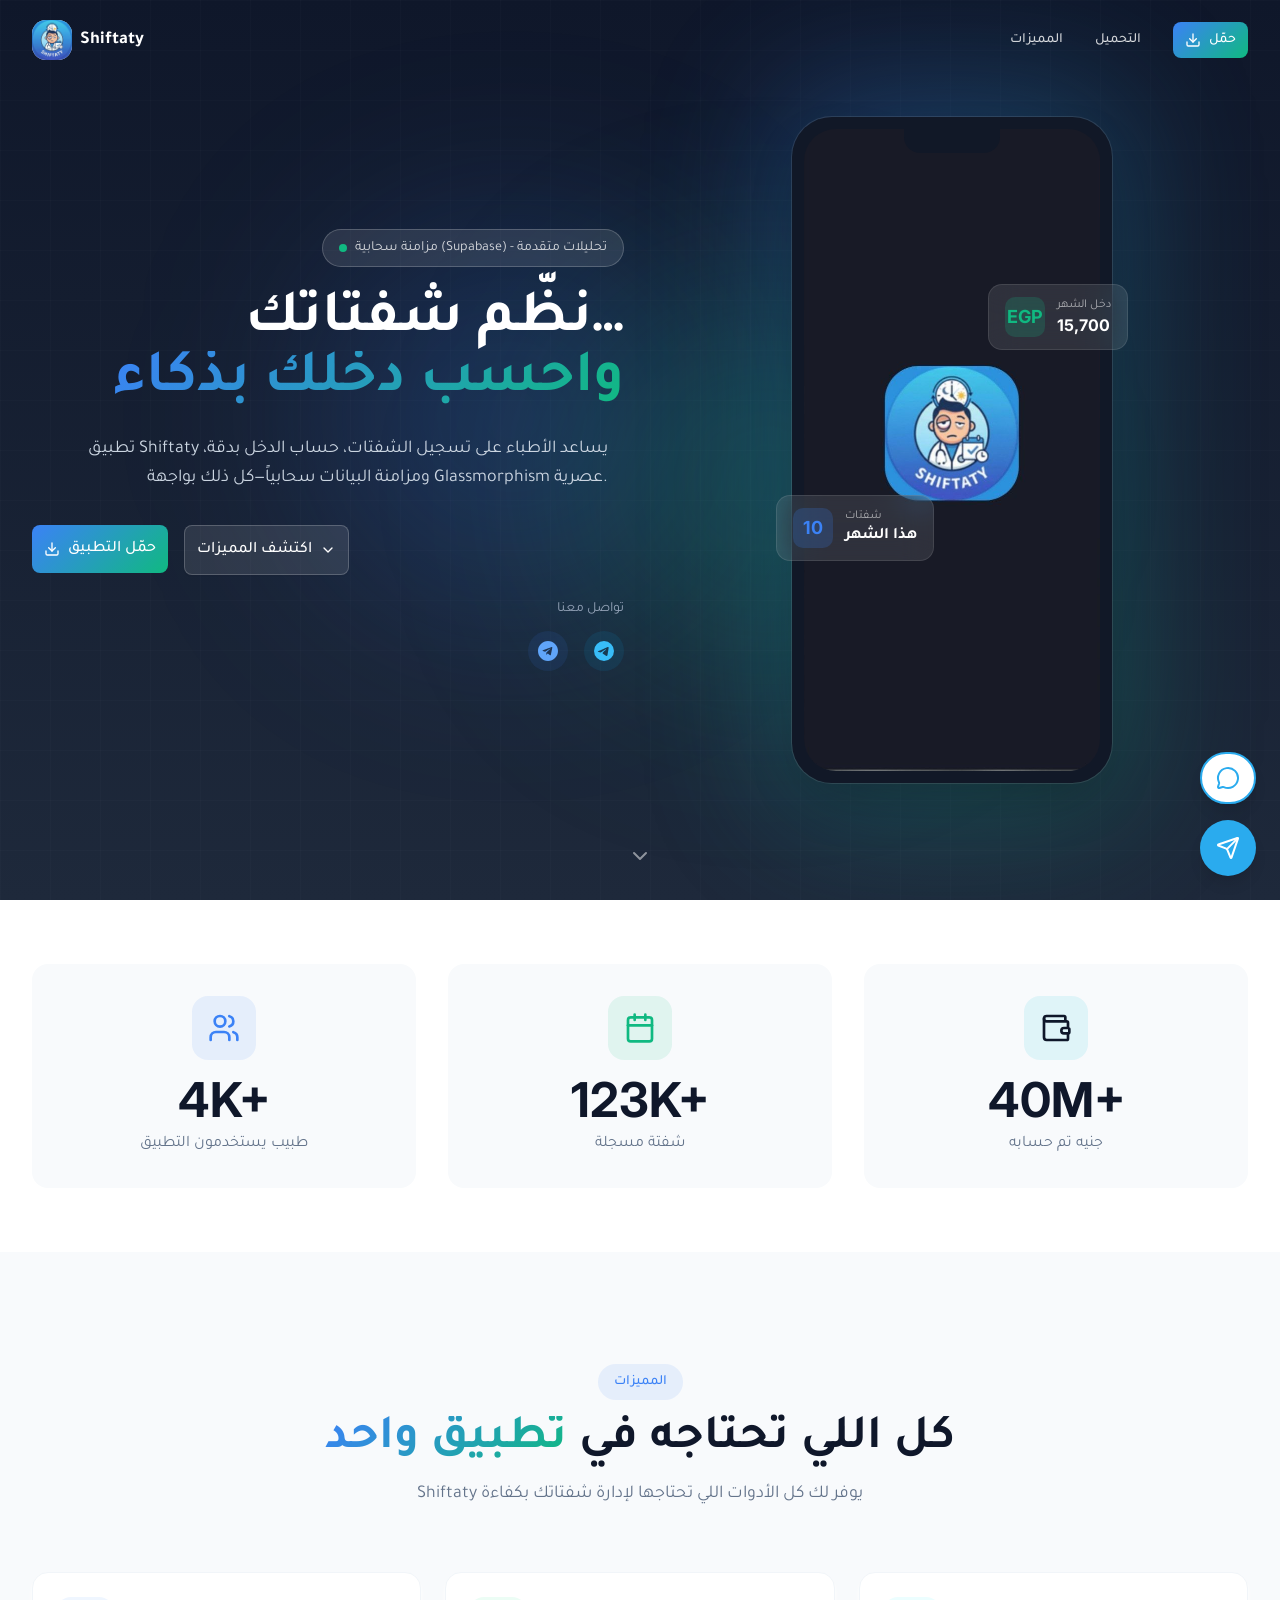
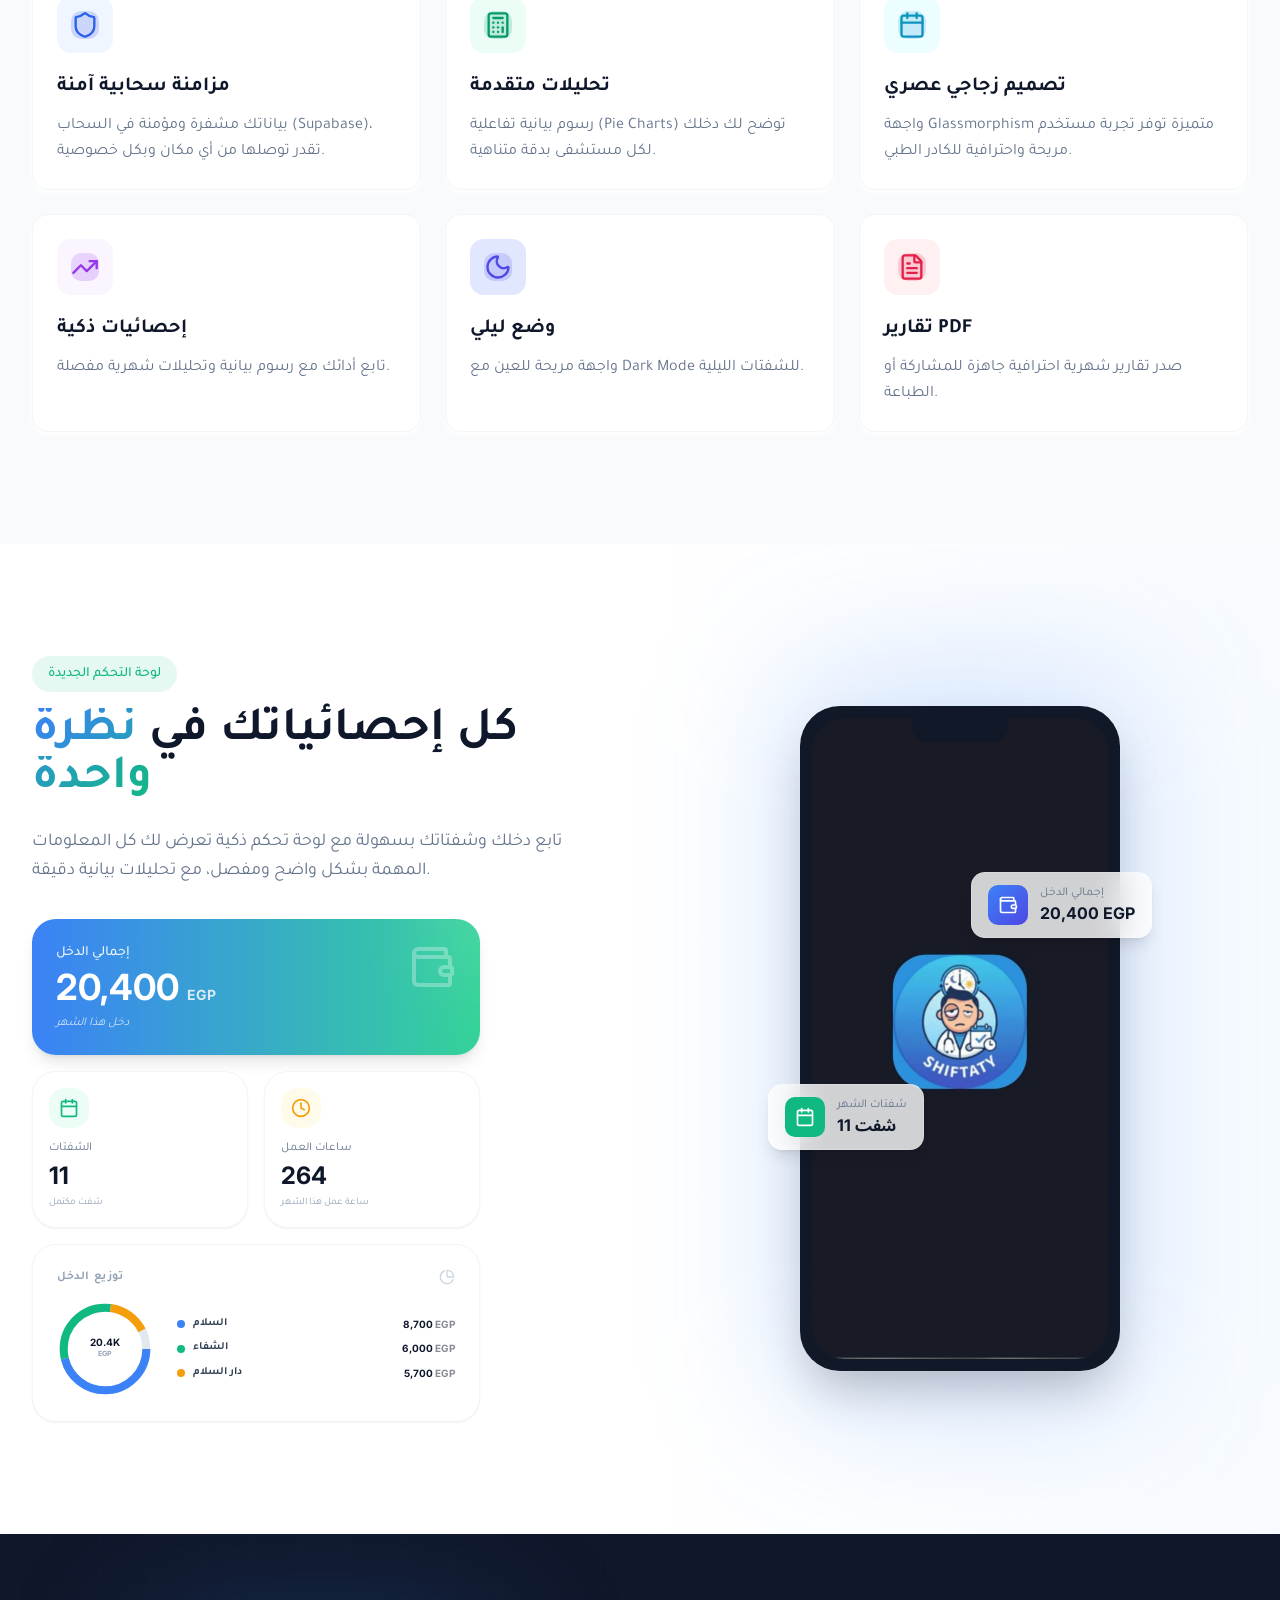
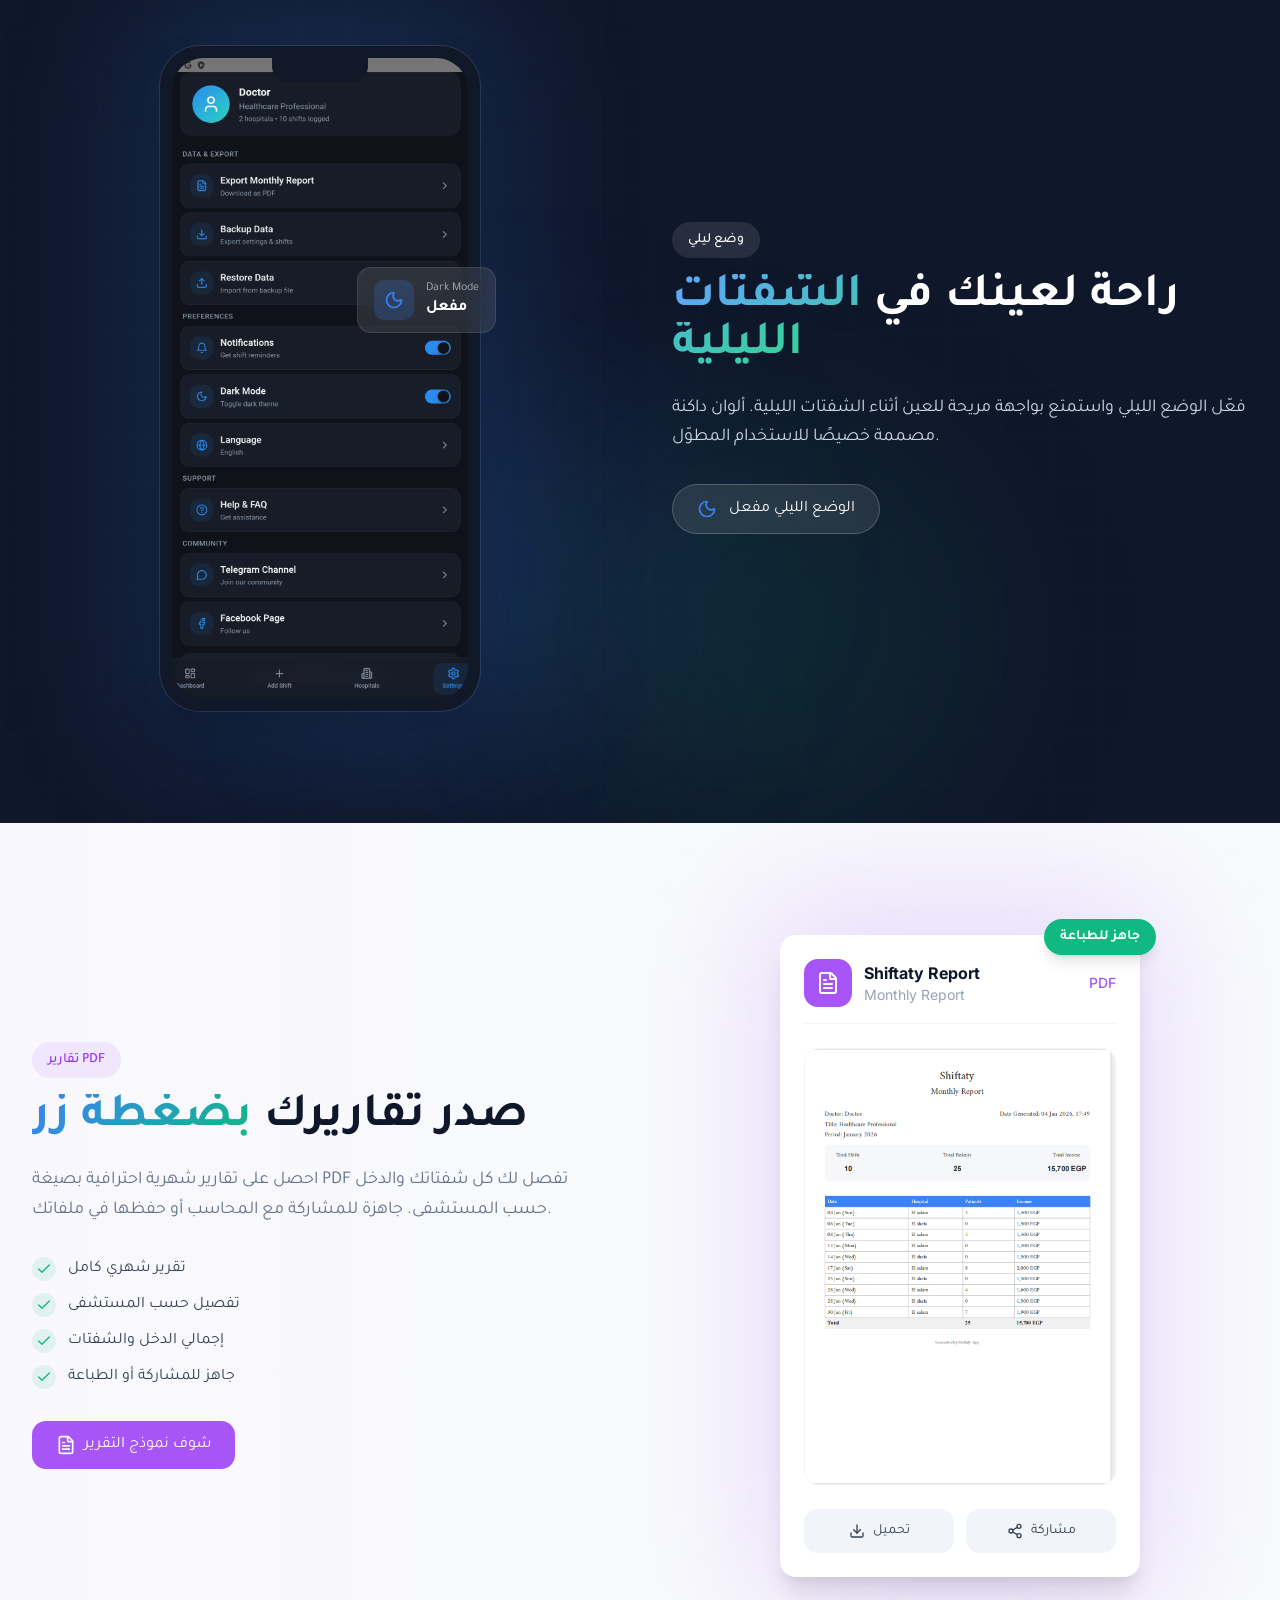
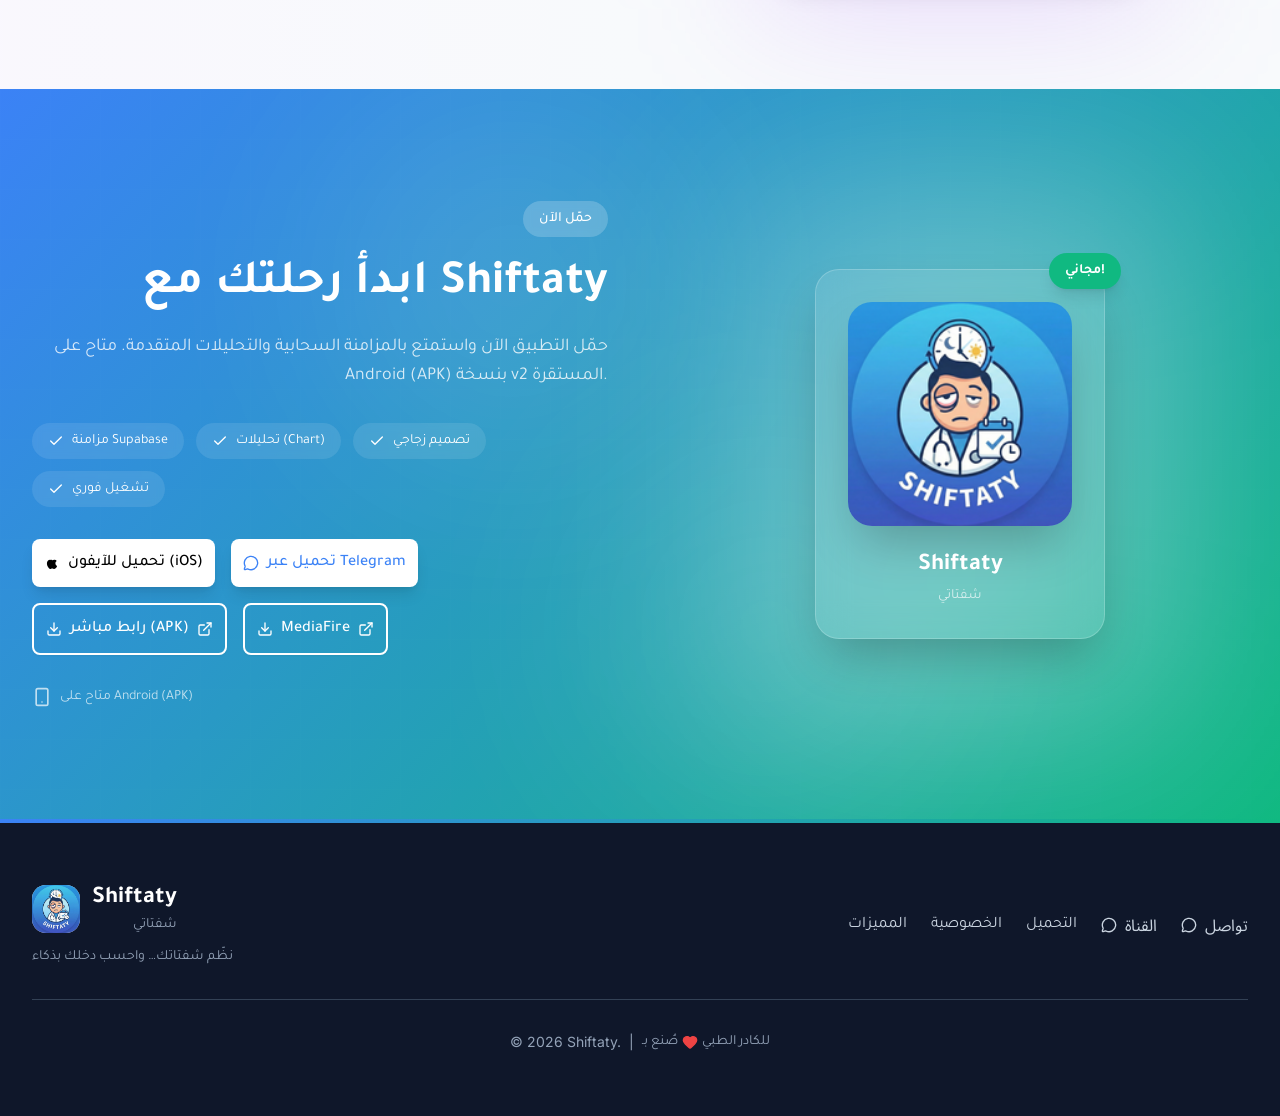
==== commit ea50ab71: "Updates" ====
--- a/index.html
+++ b/index.html
@@ -31,8 +31,8 @@
   <meta property="twitter:image" content="/logo.png" />
 
   <link rel="icon" type="image/png" href="./logo.png" />
-  <script type="module" crossorigin src="./assets/index-BKs1qBoK.js"></script>
-  <link rel="stylesheet" crossorigin href="./assets/index-CS0Hb16K.css">
+  <script type="module" crossorigin src="./assets/index-DkQlZBsc.js"></script>
+  <link rel="stylesheet" crossorigin href="./assets/index-BkYg_ybO.css">
 </head>
 
 <body>
--- a/assets/index-BkYg_ybO.css
+++ b/assets/index-BkYg_ybO.css
@@ -0,0 +1 @@
+@import"https://fonts.googleapis.com/css2?family=Inter:wght@400;500;600;700&family=Tajawal:wght@400;500;700;800&family=Noto+Sans+Arabic:wght@400;500;700&display=swap";*,:before,:after{--tw-border-spacing-x: 0;--tw-border-spacing-y: 0;--tw-translate-x: 0;--tw-translate-y: 0;--tw-rotate: 0;--tw-skew-x: 0;--tw-skew-y: 0;--tw-scale-x: 1;--tw-scale-y: 1;--tw-pan-x: ;--tw-pan-y: ;--tw-pinch-zoom: ;--tw-scroll-snap-strictness: proximity;--tw-gradient-from-position: ;--tw-gradient-via-position: ;--tw-gradient-to-position: ;--tw-ordinal: ;--tw-slashed-zero: ;--tw-numeric-figure: ;--tw-numeric-spacing: ;--tw-numeric-fraction: ;--tw-ring-inset: ;--tw-ring-offset-width: 0px;--tw-ring-offset-color: #fff;--tw-ring-color: rgb(59 130 246 / .5);--tw-ring-offset-shadow: 0 0 #0000;--tw-ring-shadow: 0 0 #0000;--tw-shadow: 0 0 #0000;--tw-shadow-colored: 0 0 #0000;--tw-blur: ;--tw-brightness: ;--tw-contrast: ;--tw-grayscale: ;--tw-hue-rotate: ;--tw-invert: ;--tw-saturate: ;--tw-sepia: ;--tw-drop-shadow: ;--tw-backdrop-blur: ;--tw-backdrop-brightness: ;--tw-backdrop-contrast: ;--tw-backdrop-grayscale: ;--tw-backdrop-hue-rotate: ;--tw-backdrop-invert: ;--tw-backdrop-opacity: ;--tw-backdrop-saturate: ;--tw-backdrop-sepia: ;--tw-contain-size: ;--tw-contain-layout: ;--tw-contain-paint: ;--tw-contain-style: }::backdrop{--tw-border-spacing-x: 0;--tw-border-spacing-y: 0;--tw-translate-x: 0;--tw-translate-y: 0;--tw-rotate: 0;--tw-skew-x: 0;--tw-skew-y: 0;--tw-scale-x: 1;--tw-scale-y: 1;--tw-pan-x: ;--tw-pan-y: ;--tw-pinch-zoom: ;--tw-scroll-snap-strictness: proximity;--tw-gradient-from-position: ;--tw-gradient-via-position: ;--tw-gradient-to-position: ;--tw-ordinal: ;--tw-slashed-zero: ;--tw-numeric-figure: ;--tw-numeric-spacing: ;--tw-numeric-fraction: ;--tw-ring-inset: ;--tw-ring-offset-width: 0px;--tw-ring-offset-color: #fff;--tw-ring-color: rgb(59 130 246 / .5);--tw-ring-offset-shadow: 0 0 #0000;--tw-ring-shadow: 0 0 #0000;--tw-shadow: 0 0 #0000;--tw-shadow-colored: 0 0 #0000;--tw-blur: ;--tw-brightness: ;--tw-contrast: ;--tw-grayscale: ;--tw-hue-rotate: ;--tw-invert: ;--tw-saturate: ;--tw-sepia: ;--tw-drop-shadow: ;--tw-backdrop-blur: ;--tw-backdrop-brightness: ;--tw-backdrop-contrast: ;--tw-backdrop-grayscale: ;--tw-backdrop-hue-rotate: ;--tw-backdrop-invert: ;--tw-backdrop-opacity: ;--tw-backdrop-saturate: ;--tw-backdrop-sepia: ;--tw-contain-size: ;--tw-contain-layout: ;--tw-contain-paint: ;--tw-contain-style: }*,:before,:after{box-sizing:border-box;border-width:0;border-style:solid;border-color:#e5e7eb}:before,:after{--tw-content: ""}html,:host{line-height:1.5;-webkit-text-size-adjust:100%;-moz-tab-size:4;-o-tab-size:4;tab-size:4;font-family:ui-sans-serif,system-ui,sans-serif,"Apple Color Emoji","Segoe UI Emoji",Segoe UI Symbol,"Noto Color Emoji";font-feature-settings:normal;font-variation-settings:normal;-webkit-tap-highlight-color:transparent}body{margin:0;line-height:inherit}hr{height:0;color:inherit;border-top-width:1px}abbr:where([title]){-webkit-text-decoration:underline dotted;text-decoration:underline dotted}h1,h2,h3,h4,h5,h6{font-size:inherit;font-weight:inherit}a{color:inherit;text-decoration:inherit}b,strong{font-weight:bolder}code,kbd,samp,pre{font-family:ui-monospace,SFMono-Regular,Menlo,Monaco,Consolas,Liberation Mono,Courier New,monospace;font-feature-settings:normal;font-variation-settings:normal;font-size:1em}small{font-size:80%}sub,sup{font-size:75%;line-height:0;position:relative;vertical-align:baseline}sub{bottom:-.25em}sup{top:-.5em}table{text-indent:0;border-color:inherit;border-collapse:collapse}button,input,optgroup,select,textarea{font-family:inherit;font-feature-settings:inherit;font-variation-settings:inherit;font-size:100%;font-weight:inherit;line-height:inherit;letter-spacing:inherit;color:inherit;margin:0;padding:0}button,select{text-transform:none}button,input:where([type=button]),input:where([type=reset]),input:where([type=submit]){-webkit-appearance:button;background-color:transparent;background-image:none}:-moz-focusring{outline:auto}:-moz-ui-invalid{box-shadow:none}progress{vertical-align:baseline}::-webkit-inner-spin-button,::-webkit-outer-spin-button{height:auto}[type=search]{-webkit-appearance:textfield;outline-offset:-2px}::-webkit-search-decoration{-webkit-appearance:none}::-webkit-file-upload-button{-webkit-appearance:button;font:inherit}summary{display:list-item}blockquote,dl,dd,h1,h2,h3,h4,h5,h6,hr,figure,p,pre{margin:0}fieldset{margin:0;padding:0}legend{padding:0}ol,ul,menu{list-style:none;margin:0;padding:0}dialog{padding:0}textarea{resize:vertical}input::-moz-placeholder,textarea::-moz-placeholder{opacity:1;color:#9ca3af}input::placeholder,textarea::placeholder{opacity:1;color:#9ca3af}button,[role=button]{cursor:pointer}:disabled{cursor:default}img,svg,video,canvas,audio,iframe,embed,object{display:block;vertical-align:middle}img,video{max-width:100%;height:auto}[hidden]:where(:not([hidden=until-found])){display:none}:root{--background: 210 40% 98%;--foreground: 222 47% 11%;--card: 0 0% 100%;--card-foreground: 222 47% 11%;--popover: 0 0% 100%;--popover-foreground: 222 47% 11%;--primary: 217 91% 60%;--primary-foreground: 0 0% 100%;--secondary: 210 40% 96%;--secondary-foreground: 222 47% 11%;--muted: 210 40% 96%;--muted-foreground: 215 16% 47%;--accent: 160 84% 39%;--accent-foreground: 0 0% 100%;--destructive: 0 84% 60%;--destructive-foreground: 0 0% 100%;--border: 214 32% 91%;--input: 214 32% 91%;--ring: 217 91% 60%;--radius: .625rem}*{border-color:hsl(var(--border))}body{--tw-bg-opacity: 1;background-color:rgb(248 250 252 / var(--tw-bg-opacity, 1));font-family:Inter,sans-serif;--tw-text-opacity: 1;color:rgb(15 23 42 / var(--tw-text-opacity, 1));-webkit-font-smoothing:antialiased;-moz-osx-font-smoothing:grayscale;font-family:Inter,Noto Sans Arabic,sans-serif}.phone-mockup{position:relative;border-radius:40px;--tw-bg-opacity: 1;background-color:rgb(17 24 39 / var(--tw-bg-opacity, 1));padding:.75rem;--tw-shadow: 0 25px 50px -12px rgb(0 0 0 / .25);--tw-shadow-colored: 0 25px 50px -12px var(--tw-shadow-color);box-shadow:var(--tw-ring-offset-shadow, 0 0 #0000),var(--tw-ring-shadow, 0 0 #0000),var(--tw-shadow);--tw-ring-offset-shadow: var(--tw-ring-inset) 0 0 0 var(--tw-ring-offset-width) var(--tw-ring-offset-color);--tw-ring-shadow: var(--tw-ring-inset) 0 0 0 calc(1px + var(--tw-ring-offset-width)) var(--tw-ring-color);box-shadow:var(--tw-ring-offset-shadow),var(--tw-ring-shadow),var(--tw-shadow, 0 0 #0000);--tw-ring-color: rgb(255 255 255 / .1)}.phone-screen{overflow:hidden;border-radius:32px;--tw-bg-opacity: 1;background-color:rgb(255 255 255 / var(--tw-bg-opacity, 1));aspect-ratio:9/19.5}.phone-notch{position:absolute;top:.75rem;left:50%;height:1.5rem;width:6rem;--tw-translate-x: -50%;transform:translate(var(--tw-translate-x),var(--tw-translate-y)) rotate(var(--tw-rotate)) skew(var(--tw-skew-x)) skewY(var(--tw-skew-y)) scaleX(var(--tw-scale-x)) scaleY(var(--tw-scale-y));border-bottom-right-radius:1rem;border-bottom-left-radius:1rem;--tw-bg-opacity: 1;background-color:rgb(17 24 39 / var(--tw-bg-opacity, 1))}.glass-card{border-radius:1rem;border-width:1px;border-color:#fff3;background-color:#fffc;--tw-shadow: 0 4px 6px -1px rgba(0, 0, 0, .1), 0 2px 4px -1px rgba(0, 0, 0, .06);--tw-shadow-colored: 0 4px 6px -1px var(--tw-shadow-color), 0 2px 4px -1px var(--tw-shadow-color);box-shadow:var(--tw-ring-offset-shadow, 0 0 #0000),var(--tw-ring-shadow, 0 0 #0000),var(--tw-shadow);--tw-shadow-color: hsl(var(--card));--tw-shadow: var(--tw-shadow-colored);--tw-backdrop-blur: blur(16px);-webkit-backdrop-filter:var(--tw-backdrop-blur) var(--tw-backdrop-brightness) var(--tw-backdrop-contrast) var(--tw-backdrop-grayscale) var(--tw-backdrop-hue-rotate) var(--tw-backdrop-invert) var(--tw-backdrop-opacity) var(--tw-backdrop-saturate) var(--tw-backdrop-sepia);backdrop-filter:var(--tw-backdrop-blur) var(--tw-backdrop-brightness) var(--tw-backdrop-contrast) var(--tw-backdrop-grayscale) var(--tw-backdrop-hue-rotate) var(--tw-backdrop-invert) var(--tw-backdrop-opacity) var(--tw-backdrop-saturate) var(--tw-backdrop-sepia)}.glass-card-dark{border-radius:1rem;border-width:1px;border-color:#ffffff1a;background-color:#ffffff1a;--tw-backdrop-blur: blur(16px);-webkit-backdrop-filter:var(--tw-backdrop-blur) var(--tw-backdrop-brightness) var(--tw-backdrop-contrast) var(--tw-backdrop-grayscale) var(--tw-backdrop-hue-rotate) var(--tw-backdrop-invert) var(--tw-backdrop-opacity) var(--tw-backdrop-saturate) var(--tw-backdrop-sepia);backdrop-filter:var(--tw-backdrop-blur) var(--tw-backdrop-brightness) var(--tw-backdrop-contrast) var(--tw-backdrop-grayscale) var(--tw-backdrop-hue-rotate) var(--tw-backdrop-invert) var(--tw-backdrop-opacity) var(--tw-backdrop-saturate) var(--tw-backdrop-sepia)}.btn-gradient{border-radius:calc(var(--radius) + 4px);background-image:linear-gradient(135deg,#3b82f6,#10b981);padding:.75rem 1.5rem;font-weight:600;--tw-text-opacity: 1;color:rgb(255 255 255 / var(--tw-text-opacity, 1));transition-property:all;transition-timing-function:cubic-bezier(.4,0,.2,1);transition-duration:.3s;animation-duration:.3s}.btn-gradient:hover{--tw-scale-x: 1.02;--tw-scale-y: 1.02;transform:translate(var(--tw-translate-x),var(--tw-translate-y)) rotate(var(--tw-rotate)) skew(var(--tw-skew-x)) skewY(var(--tw-skew-y)) scaleX(var(--tw-scale-x)) scaleY(var(--tw-scale-y));--tw-shadow: 0 0 40px rgba(59, 130, 246, .3);--tw-shadow-colored: 0 0 40px var(--tw-shadow-color);box-shadow:var(--tw-ring-offset-shadow, 0 0 #0000),var(--tw-ring-shadow, 0 0 #0000),var(--tw-shadow)}.feature-card{border-radius:1rem;border-width:1px;--tw-border-opacity: 1;border-color:rgb(241 245 249 / var(--tw-border-opacity, 1));--tw-bg-opacity: 1;background-color:rgb(255 255 255 / var(--tw-bg-opacity, 1));padding:1.5rem;--tw-shadow: 0 4px 6px -1px rgba(0, 0, 0, .1), 0 2px 4px -1px rgba(0, 0, 0, .06);--tw-shadow-colored: 0 4px 6px -1px var(--tw-shadow-color), 0 2px 4px -1px var(--tw-shadow-color);box-shadow:var(--tw-ring-offset-shadow, 0 0 #0000),var(--tw-ring-shadow, 0 0 #0000),var(--tw-shadow);--tw-shadow-color: hsl(var(--card));--tw-shadow: var(--tw-shadow-colored);transition-property:all;transition-timing-function:cubic-bezier(.4,0,.2,1);transition-duration:.3s;animation-duration:.3s}.feature-card:hover{--tw-translate-y: -.25rem;transform:translate(var(--tw-translate-x),var(--tw-translate-y)) rotate(var(--tw-rotate)) skew(var(--tw-skew-x)) skewY(var(--tw-skew-y)) scaleX(var(--tw-scale-x)) scaleY(var(--tw-scale-y));--tw-shadow: 0 20px 25px -5px rgba(0, 0, 0, .1), 0 10px 10px -5px rgba(0, 0, 0, .04);--tw-shadow-colored: 0 20px 25px -5px var(--tw-shadow-color), 0 10px 10px -5px var(--tw-shadow-color);box-shadow:var(--tw-ring-offset-shadow, 0 0 #0000),var(--tw-ring-shadow, 0 0 #0000),var(--tw-shadow)}.arabic-text{font-family:Tajawal,Noto Sans Arabic,sans-serif}.section-container{margin-left:auto;margin-right:auto;max-width:80rem;padding-left:1rem;padding-right:1rem}@media(min-width:640px){.section-container{padding-left:1.5rem;padding-right:1.5rem}}@media(min-width:1024px){.section-container{padding-left:2rem;padding-right:2rem}}.sr-only{position:absolute;width:1px;height:1px;padding:0;margin:-1px;overflow:hidden;clip:rect(0,0,0,0);white-space:nowrap;border-width:0}.pointer-events-none{pointer-events:none}.pointer-events-auto{pointer-events:auto}.visible{visibility:visible}.invisible{visibility:hidden}.fixed{position:fixed}.absolute{position:absolute}.relative{position:relative}.inset-0{inset:0}.inset-x-0{left:0;right:0}.inset-y-0{top:0;bottom:0}.-bottom-12{bottom:-3rem}.-bottom-2{bottom:-.5rem}.-bottom-8{bottom:-2rem}.-left-12{left:-3rem}.-left-3{left:-.75rem}.-left-4{left:-1rem}.-left-8{left:-2rem}.-right-12{right:-3rem}.-right-2{right:-.5rem}.-right-4{right:-1rem}.-right-8{right:-2rem}.-top-12{top:-3rem}.-top-3{top:-.75rem}.-top-4{top:-1rem}.bottom-0{bottom:0}.bottom-1\/3{bottom:33.333333%}.bottom-1\/4{bottom:25%}.bottom-6{bottom:1.5rem}.bottom-8{bottom:2rem}.bottom-\[15\%\]{bottom:15%}.bottom-\[20\%\]{bottom:20%}.bottom-\[25\%\]{bottom:25%}.left-0{left:0}.left-1\/2{left:50%}.left-1\/4{left:25%}.left-2{left:.5rem}.left-\[10\%\]{left:10%}.left-\[20\%\]{left:20%}.left-\[5\%\]{left:5%}.left-\[50\%\]{left:50%}.left-\[60\%\]{left:60%}.left-\[8\%\]{left:8%}.right-0{right:0}.right-1{right:.25rem}.right-1\/4{right:25%}.right-2{right:.5rem}.right-3{right:.75rem}.right-4{right:1rem}.right-6{right:1.5rem}.right-\[10\%\]{right:10%}.right-\[15\%\]{right:15%}.right-\[8\%\]{right:8%}.top-0{top:0}.top-1{top:.25rem}.top-1\.5{top:.375rem}.top-1\/2{top:50%}.top-1\/3{top:33.333333%}.top-1\/4{top:25%}.top-16{top:4rem}.top-2\.5{top:.625rem}.top-3{top:.75rem}.top-3\.5{top:.875rem}.top-4{top:1rem}.top-6{top:1.5rem}.top-\[10\%\]{top:10%}.top-\[15\%\]{top:15%}.top-\[1px\]{top:1px}.top-\[20\%\]{top:20%}.top-\[25\%\]{top:25%}.top-\[30\%\]{top:30%}.top-\[50\%\]{top:50%}.top-\[60\%\]{top:60%}.top-full{top:100%}.isolate{isolation:isolate}.-z-10{z-index:-10}.z-10{z-index:10}.z-20{z-index:20}.z-40{z-index:40}.z-50{z-index:50}.z-\[100\]{z-index:100}.z-\[1\]{z-index:1}.order-first{order:-9999}.order-last{order:9999}.col-start-2{grid-column-start:2}.row-span-2{grid-row:span 2 / span 2}.row-start-1{grid-row-start:1}.\!m-0{margin:0!important}.-mx-1{margin-left:-.25rem;margin-right:-.25rem}.-my-2{margin-top:-.5rem;margin-bottom:-.5rem}.mx-2{margin-left:.5rem;margin-right:.5rem}.mx-3\.5{margin-left:.875rem;margin-right:.875rem}.mx-auto{margin-left:auto;margin-right:auto}.my-0{margin-top:0;margin-bottom:0}.my-0\.5{margin-top:.125rem;margin-bottom:.125rem}.my-1{margin-top:.25rem;margin-bottom:.25rem}.my-8{margin-top:2rem;margin-bottom:2rem}.-ml-4{margin-left:-1rem}.-mr-16{margin-right:-4rem}.-mt-16{margin-top:-4rem}.-mt-4{margin-top:-1rem}.mb-1{margin-bottom:.25rem}.mb-12{margin-bottom:3rem}.mb-16{margin-bottom:4rem}.mb-2{margin-bottom:.5rem}.mb-3{margin-bottom:.75rem}.mb-4{margin-bottom:1rem}.mb-5{margin-bottom:1.25rem}.mb-6{margin-bottom:1.5rem}.mb-8{margin-bottom:2rem}.ml-1{margin-left:.25rem}.ml-4{margin-left:1rem}.ml-auto{margin-left:auto}.mt-0\.5{margin-top:.125rem}.mt-1{margin-top:.25rem}.mt-1\.5{margin-top:.375rem}.mt-16{margin-top:4rem}.mt-2{margin-top:.5rem}.mt-4{margin-top:1rem}.mt-6{margin-top:1.5rem}.mt-8{margin-top:2rem}.mt-auto{margin-top:auto}.line-clamp-1{overflow:hidden;display:-webkit-box;-webkit-box-orient:vertical;-webkit-line-clamp:1}.line-clamp-2{overflow:hidden;display:-webkit-box;-webkit-box-orient:vertical;-webkit-line-clamp:2}.block{display:block}.inline-block{display:inline-block}.flex{display:flex}.inline-flex{display:inline-flex}.table{display:table}.table-caption{display:table-caption}.table-cell{display:table-cell}.table-row{display:table-row}.grid{display:grid}.hidden{display:none}.aspect-square{aspect-ratio:1 / 1}.aspect-video{aspect-ratio:16 / 9}.size-10{width:2.5rem;height:2.5rem}.size-2{width:.5rem;height:.5rem}.size-2\.5{width:.625rem;height:.625rem}.size-3{width:.75rem;height:.75rem}.size-3\.5{width:.875rem;height:.875rem}.size-4{width:1rem;height:1rem}.size-6{width:1.5rem;height:1.5rem}.size-7{width:1.75rem;height:1.75rem}.size-8{width:2rem;height:2rem}.size-9{width:2.25rem;height:2.25rem}.size-auto{width:auto;height:auto}.size-full{width:100%;height:100%}.h-0\.5{height:.125rem}.h-1{height:.25rem}.h-1\.5{height:.375rem}.h-10{height:2.5rem}.h-12{height:3rem}.h-14{height:3.5rem}.h-16{height:4rem}.h-2{height:.5rem}.h-2\.5{height:.625rem}.h-20{height:5rem}.h-24{height:6rem}.h-32{height:8rem}.h-4{height:1rem}.h-40{height:10rem}.h-48{height:12rem}.h-5{height:1.25rem}.h-6{height:1.5rem}.h-7{height:1.75rem}.h-8{height:2rem}.h-9{height:2.25rem}.h-96{height:24rem}.h-\[1\.15rem\]{height:1.15rem}.h-\[calc\(100\%-1px\)\]{height:calc(100% - 1px)}.h-\[var\(--radix-navigation-menu-viewport-height\)\]{height:var(--radix-navigation-menu-viewport-height)}.h-\[var\(--radix-select-trigger-height\)\]{height:var(--radix-select-trigger-height)}.h-auto{height:auto}.h-full{height:100%}.h-px{height:1px}.h-svh{height:100svh}.max-h-\[300px\]{max-height:300px}.max-h-screen{max-height:100vh}.min-h-0{min-height:0px}.min-h-16{min-height:4rem}.min-h-4{min-height:1rem}.min-h-screen{min-height:100vh}.min-h-svh{min-height:100svh}.w-0{width:0px}.w-1{width:.25rem}.w-1\/2{width:50%}.w-10{width:2.5rem}.w-12{width:3rem}.w-14{width:3.5rem}.w-16{width:4rem}.w-2{width:.5rem}.w-2\.5{width:.625rem}.w-20{width:5rem}.w-24{width:6rem}.w-3{width:.75rem}.w-3\/4{width:75%}.w-32{width:8rem}.w-4{width:1rem}.w-40{width:10rem}.w-48{width:12rem}.w-5{width:1.25rem}.w-6{width:1.5rem}.w-64{width:16rem}.w-7{width:1.75rem}.w-72{width:18rem}.w-8{width:2rem}.w-9{width:2.25rem}.w-96{width:24rem}.w-\[100px\]{width:100px}.w-\[260px\]{width:260px}.w-\[280px\]{width:280px}.w-\[300px\]{width:300px}.w-\[80\%\]{width:80%}.w-auto{width:auto}.w-fit{width:-moz-fit-content;width:fit-content}.w-full{width:100%}.w-max{width:-moz-max-content;width:max-content}.w-px{width:1px}.min-w-0{min-width:0px}.min-w-10{min-width:2.5rem}.min-w-5{min-width:1.25rem}.min-w-8{min-width:2rem}.min-w-9{min-width:2.25rem}.min-w-\[12rem\]{min-width:12rem}.min-w-\[8rem\]{min-width:8rem}.min-w-\[var\(--radix-select-trigger-width\)\]{min-width:var(--radix-select-trigger-width)}.max-w-2xl{max-width:42rem}.max-w-4xl{max-width:56rem}.max-w-7xl{max-width:80rem}.max-w-\[calc\(100\%-2rem\)\]{max-width:calc(100% - 2rem)}.max-w-max{max-width:-moz-max-content;max-width:max-content}.max-w-md{max-width:28rem}.max-w-sm{max-width:24rem}.max-w-xl{max-width:36rem}.max-w-xs{max-width:20rem}.flex-1{flex:1 1 0%}.flex-shrink-0,.shrink-0{flex-shrink:0}.grow{flex-grow:1}.grow-0{flex-grow:0}.basis-full{flex-basis:100%}.caption-bottom{caption-side:bottom}.border-collapse{border-collapse:collapse}.-translate-x-1\/2{--tw-translate-x: -50%;transform:translate(var(--tw-translate-x),var(--tw-translate-y)) rotate(var(--tw-rotate)) skew(var(--tw-skew-x)) skewY(var(--tw-skew-y)) scaleX(var(--tw-scale-x)) scaleY(var(--tw-scale-y))}.-translate-x-12{--tw-translate-x: -3rem;transform:translate(var(--tw-translate-x),var(--tw-translate-y)) rotate(var(--tw-rotate)) skew(var(--tw-skew-x)) skewY(var(--tw-skew-y)) scaleX(var(--tw-scale-x)) scaleY(var(--tw-scale-y))}.-translate-x-4{--tw-translate-x: -1rem;transform:translate(var(--tw-translate-x),var(--tw-translate-y)) rotate(var(--tw-rotate)) skew(var(--tw-skew-x)) skewY(var(--tw-skew-y)) scaleX(var(--tw-scale-x)) scaleY(var(--tw-scale-y))}.-translate-x-px{--tw-translate-x: -1px;transform:translate(var(--tw-translate-x),var(--tw-translate-y)) rotate(var(--tw-rotate)) skew(var(--tw-skew-x)) skewY(var(--tw-skew-y)) scaleX(var(--tw-scale-x)) scaleY(var(--tw-scale-y))}.-translate-y-1\/2{--tw-translate-y: -50%;transform:translate(var(--tw-translate-x),var(--tw-translate-y)) rotate(var(--tw-rotate)) skew(var(--tw-skew-x)) skewY(var(--tw-skew-y)) scaleX(var(--tw-scale-x)) scaleY(var(--tw-scale-y))}.translate-x-0{--tw-translate-x: 0px;transform:translate(var(--tw-translate-x),var(--tw-translate-y)) rotate(var(--tw-rotate)) skew(var(--tw-skew-x)) skewY(var(--tw-skew-y)) scaleX(var(--tw-scale-x)) scaleY(var(--tw-scale-y))}.translate-x-12{--tw-translate-x: 3rem;transform:translate(var(--tw-translate-x),var(--tw-translate-y)) rotate(var(--tw-rotate)) skew(var(--tw-skew-x)) skewY(var(--tw-skew-y)) scaleX(var(--tw-scale-x)) scaleY(var(--tw-scale-y))}.translate-x-\[-50\%\]{--tw-translate-x: -50%;transform:translate(var(--tw-translate-x),var(--tw-translate-y)) rotate(var(--tw-rotate)) skew(var(--tw-skew-x)) skewY(var(--tw-skew-y)) scaleX(var(--tw-scale-x)) scaleY(var(--tw-scale-y))}.translate-x-full{--tw-translate-x: 100%;transform:translate(var(--tw-translate-x),var(--tw-translate-y)) rotate(var(--tw-rotate)) skew(var(--tw-skew-x)) skewY(var(--tw-skew-y)) scaleX(var(--tw-scale-x)) scaleY(var(--tw-scale-y))}.translate-x-px{--tw-translate-x: 1px;transform:translate(var(--tw-translate-x),var(--tw-translate-y)) rotate(var(--tw-rotate)) skew(var(--tw-skew-x)) skewY(var(--tw-skew-y)) scaleX(var(--tw-scale-x)) scaleY(var(--tw-scale-y))}.translate-y-0{--tw-translate-y: 0px;transform:translate(var(--tw-translate-x),var(--tw-translate-y)) rotate(var(--tw-rotate)) skew(var(--tw-skew-x)) skewY(var(--tw-skew-y)) scaleX(var(--tw-scale-x)) scaleY(var(--tw-scale-y))}.translate-y-0\.5{--tw-translate-y: .125rem;transform:translate(var(--tw-translate-x),var(--tw-translate-y)) rotate(var(--tw-rotate)) skew(var(--tw-skew-x)) skewY(var(--tw-skew-y)) scaleX(var(--tw-scale-x)) scaleY(var(--tw-scale-y))}.translate-y-8{--tw-translate-y: 2rem;transform:translate(var(--tw-translate-x),var(--tw-translate-y)) rotate(var(--tw-rotate)) skew(var(--tw-skew-x)) skewY(var(--tw-skew-y)) scaleX(var(--tw-scale-x)) scaleY(var(--tw-scale-y))}.translate-y-\[-50\%\]{--tw-translate-y: -50%;transform:translate(var(--tw-translate-x),var(--tw-translate-y)) rotate(var(--tw-rotate)) skew(var(--tw-skew-x)) skewY(var(--tw-skew-y)) scaleX(var(--tw-scale-x)) scaleY(var(--tw-scale-y))}.translate-y-\[calc\(-50\%_-_2px\)\]{--tw-translate-y: calc(-50% - 2px) ;transform:translate(var(--tw-translate-x),var(--tw-translate-y)) rotate(var(--tw-rotate)) skew(var(--tw-skew-x)) skewY(var(--tw-skew-y)) scaleX(var(--tw-scale-x)) scaleY(var(--tw-scale-y))}.rotate-45{--tw-rotate: 45deg;transform:translate(var(--tw-translate-x),var(--tw-translate-y)) rotate(var(--tw-rotate)) skew(var(--tw-skew-x)) skewY(var(--tw-skew-y)) scaleX(var(--tw-scale-x)) scaleY(var(--tw-scale-y))}.rotate-90{--tw-rotate: 90deg;transform:translate(var(--tw-translate-x),var(--tw-translate-y)) rotate(var(--tw-rotate)) skew(var(--tw-skew-x)) skewY(var(--tw-skew-y)) scaleX(var(--tw-scale-x)) scaleY(var(--tw-scale-y))}.rotate-\[-8deg\]{--tw-rotate: -8deg;transform:translate(var(--tw-translate-x),var(--tw-translate-y)) rotate(var(--tw-rotate)) skew(var(--tw-skew-x)) skewY(var(--tw-skew-y)) scaleX(var(--tw-scale-x)) scaleY(var(--tw-scale-y))}.rotate-\[6deg\]{--tw-rotate: 6deg;transform:translate(var(--tw-translate-x),var(--tw-translate-y)) rotate(var(--tw-rotate)) skew(var(--tw-skew-x)) skewY(var(--tw-skew-y)) scaleX(var(--tw-scale-x)) scaleY(var(--tw-scale-y))}.scale-110{--tw-scale-x: 1.1;--tw-scale-y: 1.1;transform:translate(var(--tw-translate-x),var(--tw-translate-y)) rotate(var(--tw-rotate)) skew(var(--tw-skew-x)) skewY(var(--tw-skew-y)) scaleX(var(--tw-scale-x)) scaleY(var(--tw-scale-y))}.scale-150{--tw-scale-x: 1.5;--tw-scale-y: 1.5;transform:translate(var(--tw-translate-x),var(--tw-translate-y)) rotate(var(--tw-rotate)) skew(var(--tw-skew-x)) skewY(var(--tw-skew-y)) scaleX(var(--tw-scale-x)) scaleY(var(--tw-scale-y))}.transform{transform:translate(var(--tw-translate-x),var(--tw-translate-y)) rotate(var(--tw-rotate)) skew(var(--tw-skew-x)) skewY(var(--tw-skew-y)) scaleX(var(--tw-scale-x)) scaleY(var(--tw-scale-y))}@keyframes bounce{0%,to{transform:translateY(-25%);animation-timing-function:cubic-bezier(.8,0,1,1)}50%{transform:none;animation-timing-function:cubic-bezier(0,0,.2,1)}}.animate-bounce{animation:bounce 1s infinite}@keyframes float{0%,to{transform:translateY(0)}50%{transform:translateY(-15px)}}.animate-float{animation:float 4s ease-in-out infinite}@keyframes pulse{50%{opacity:.5}}.animate-pulse{animation:pulse 2s cubic-bezier(.4,0,.6,1) infinite}@keyframes spin{to{transform:rotate(360deg)}}.animate-spin{animation:spin 1s linear infinite}.cursor-default{cursor:default}.cursor-text{cursor:text}.touch-none{touch-action:none}.select-none{-webkit-user-select:none;-moz-user-select:none;user-select:none}.resize-none{resize:none}.scroll-my-1{scroll-margin-top:.25rem;scroll-margin-bottom:.25rem}.scroll-py-1{scroll-padding-top:.25rem;scroll-padding-bottom:.25rem}.list-disc{list-style-type:disc}.list-none{list-style-type:none}.auto-rows-min{grid-auto-rows:min-content}.grid-cols-1{grid-template-columns:repeat(1,minmax(0,1fr))}.grid-cols-2{grid-template-columns:repeat(2,minmax(0,1fr))}.grid-cols-\[0_1fr\]{grid-template-columns:0 1fr}.grid-rows-\[auto_auto\]{grid-template-rows:auto auto}.flex-row{flex-direction:row}.flex-col{flex-direction:column}.flex-col-reverse{flex-direction:column-reverse}.flex-wrap{flex-wrap:wrap}.place-content-center{place-content:center}.items-start{align-items:flex-start}.items-end{align-items:flex-end}.items-center{align-items:center}.items-baseline{align-items:baseline}.items-stretch{align-items:stretch}.justify-start{justify-content:flex-start}.justify-center{justify-content:center}.justify-between{justify-content:space-between}.justify-items-start{justify-items:start}.gap-0\.5{gap:.125rem}.gap-1{gap:.25rem}.gap-1\.5{gap:.375rem}.gap-10{gap:2.5rem}.gap-12{gap:3rem}.gap-2{gap:.5rem}.gap-2\.5{gap:.625rem}.gap-3{gap:.75rem}.gap-4{gap:1rem}.gap-6{gap:1.5rem}.gap-7{gap:1.75rem}.gap-8{gap:2rem}.gap-\[--spacing\(var\(--gap\)\)\]{gap:var(--spacing(var(--gap)))}.gap-y-0\.5{row-gap:.125rem}.space-x-2>:not([hidden])~:not([hidden]){--tw-space-x-reverse: 0;margin-right:calc(.5rem * var(--tw-space-x-reverse));margin-left:calc(.5rem * calc(1 - var(--tw-space-x-reverse)))}.space-y-2>:not([hidden])~:not([hidden]){--tw-space-y-reverse: 0;margin-top:calc(.5rem * calc(1 - var(--tw-space-y-reverse)));margin-bottom:calc(.5rem * var(--tw-space-y-reverse))}.space-y-3>:not([hidden])~:not([hidden]){--tw-space-y-reverse: 0;margin-top:calc(.75rem * calc(1 - var(--tw-space-y-reverse)));margin-bottom:calc(.75rem * var(--tw-space-y-reverse))}.space-y-4>:not([hidden])~:not([hidden]){--tw-space-y-reverse: 0;margin-top:calc(1rem * calc(1 - var(--tw-space-y-reverse)));margin-bottom:calc(1rem * var(--tw-space-y-reverse))}.self-start{align-self:flex-start}.self-stretch{align-self:stretch}.justify-self-end{justify-self:end}.overflow-auto{overflow:auto}.overflow-hidden{overflow:hidden}.overflow-x-auto{overflow-x:auto}.overflow-y-auto{overflow-y:auto}.overflow-x-hidden{overflow-x:hidden}.scroll-smooth{scroll-behavior:smooth}.truncate{overflow:hidden;text-overflow:ellipsis;white-space:nowrap}.whitespace-nowrap{white-space:nowrap}.text-balance{text-wrap:balance}.break-words{overflow-wrap:break-word}.rounded-2xl{border-radius:1rem}.rounded-3xl{border-radius:1.5rem}.rounded-\[28px\]{border-radius:28px}.rounded-\[2px\]{border-radius:2px}.rounded-\[32px\]{border-radius:32px}.rounded-\[36px\]{border-radius:36px}.rounded-\[40px\]{border-radius:40px}.rounded-\[4px\]{border-radius:4px}.rounded-\[calc\(var\(--radius\)-5px\)\]{border-radius:calc(var(--radius) - 5px)}.rounded-\[inherit\]{border-radius:inherit}.rounded-full{border-radius:9999px}.rounded-lg{border-radius:var(--radius)}.rounded-md{border-radius:calc(var(--radius) - 2px)}.rounded-none{border-radius:0}.rounded-phone{border-radius:40px}.rounded-sm{border-radius:calc(var(--radius) - 4px)}.rounded-xl{border-radius:calc(var(--radius) + 4px)}.rounded-xs{border-radius:calc(var(--radius) - 6px)}.rounded-b-2xl{border-bottom-right-radius:1rem;border-bottom-left-radius:1rem}.rounded-b-xl{border-bottom-right-radius:calc(var(--radius) + 4px);border-bottom-left-radius:calc(var(--radius) + 4px)}.rounded-l-md{border-top-left-radius:calc(var(--radius) - 2px);border-bottom-left-radius:calc(var(--radius) - 2px)}.rounded-r-md{border-top-right-radius:calc(var(--radius) - 2px);border-bottom-right-radius:calc(var(--radius) - 2px)}.rounded-tl-sm{border-top-left-radius:calc(var(--radius) - 4px)}.border{border-width:1px}.border-0{border-width:0px}.border-2{border-width:2px}.border-\[1\.5px\]{border-width:1.5px}.border-\[3px\]{border-width:3px}.border-y{border-top-width:1px;border-bottom-width:1px}.border-b{border-bottom-width:1px}.border-l{border-left-width:1px}.border-r{border-right-width:1px}.border-t{border-top-width:1px}.border-dashed{border-style:dashed}.border-\[\#2AABEE\]{--tw-border-opacity: 1;border-color:rgb(42 171 238 / var(--tw-border-opacity, 1))}.border-border{border-color:hsl(var(--border))}.border-border\/50{border-color:hsl(var(--border) / .5)}.border-destructive{--tw-border-opacity: 1;border-color:hsl(var(--destructive) / var(--tw-border-opacity, 1))}.border-input{border-color:hsl(var(--input))}.border-primary{border-color:hsl(var(--primary))}.border-slate-100{--tw-border-opacity: 1;border-color:rgb(241 245 249 / var(--tw-border-opacity, 1))}.border-slate-700{--tw-border-opacity: 1;border-color:rgb(51 65 85 / var(--tw-border-opacity, 1))}.border-transparent{border-color:transparent}.border-white{--tw-border-opacity: 1;border-color:rgb(255 255 255 / var(--tw-border-opacity, 1))}.border-white\/20{border-color:#fff3}.border-l-transparent{border-left-color:transparent}.border-t-transparent{border-top-color:transparent}.bg-\[\#2AABEE\]{--tw-bg-opacity: 1;background-color:rgb(42 171 238 / var(--tw-bg-opacity, 1))}.bg-\[\#F8FAFC\]{--tw-bg-opacity: 1;background-color:rgb(248 250 252 / var(--tw-bg-opacity, 1))}.bg-accent{background-color:hsl(var(--accent))}.bg-amber-50{--tw-bg-opacity: 1;background-color:rgb(255 251 235 / var(--tw-bg-opacity, 1))}.bg-amber-500{--tw-bg-opacity: 1;background-color:rgb(245 158 11 / var(--tw-bg-opacity, 1))}.bg-background{background-color:hsl(var(--background))}.bg-black\/50{background-color:#00000080}.bg-blue-50{--tw-bg-opacity: 1;background-color:rgb(239 246 255 / var(--tw-bg-opacity, 1))}.bg-blue-500{--tw-bg-opacity: 1;background-color:rgb(59 130 246 / var(--tw-bg-opacity, 1))}.bg-blue-500\/10{background-color:#3b82f61a}.bg-border{background-color:hsl(var(--border))}.bg-brand-blue{--tw-bg-opacity: 1;background-color:rgb(59 130 246 / var(--tw-bg-opacity, 1))}.bg-brand-blue\/10{background-color:#3b82f61a}.bg-brand-blue\/20{background-color:#3b82f633}.bg-brand-cyan{--tw-bg-opacity: 1;background-color:rgb(6 182 212 / var(--tw-bg-opacity, 1))}.bg-brand-green{--tw-bg-opacity: 1;background-color:rgb(16 185 129 / var(--tw-bg-opacity, 1))}.bg-brand-green\/10{background-color:#10b9811a}.bg-brand-green\/20{background-color:#10b98133}.bg-card{background-color:hsl(var(--card))}.bg-cyan-50{--tw-bg-opacity: 1;background-color:rgb(236 254 255 / var(--tw-bg-opacity, 1))}.bg-destructive{--tw-bg-opacity: 1;background-color:hsl(var(--destructive) / var(--tw-bg-opacity, 1))}.bg-emerald-50{--tw-bg-opacity: 1;background-color:rgb(236 253 245 / var(--tw-bg-opacity, 1))}.bg-emerald-500{--tw-bg-opacity: 1;background-color:rgb(16 185 129 / var(--tw-bg-opacity, 1))}.bg-foreground{background-color:hsl(var(--foreground))}.bg-green-500{--tw-bg-opacity: 1;background-color:rgb(34 197 94 / var(--tw-bg-opacity, 1))}.bg-indigo-100{--tw-bg-opacity: 1;background-color:rgb(224 231 255 / var(--tw-bg-opacity, 1))}.bg-input{background-color:hsl(var(--input))}.bg-muted{background-color:hsl(var(--muted))}.bg-muted\/50{background-color:hsl(var(--muted) / .5)}.bg-navy-900{--tw-bg-opacity: 1;background-color:rgb(15 23 42 / var(--tw-bg-opacity, 1))}.bg-popover{background-color:hsl(var(--popover))}.bg-primary{background-color:hsl(var(--primary))}.bg-primary\/20{background-color:hsl(var(--primary) / .2)}.bg-purple-50{--tw-bg-opacity: 1;background-color:rgb(250 245 255 / var(--tw-bg-opacity, 1))}.bg-purple-500{--tw-bg-opacity: 1;background-color:rgb(168 85 247 / var(--tw-bg-opacity, 1))}.bg-purple-500\/10{background-color:#a855f71a}.bg-purple-500\/20{background-color:#a855f733}.bg-rose-50{--tw-bg-opacity: 1;background-color:rgb(255 241 242 / var(--tw-bg-opacity, 1))}.bg-rose-500{--tw-bg-opacity: 1;background-color:rgb(244 63 94 / var(--tw-bg-opacity, 1))}.bg-secondary{background-color:hsl(var(--secondary))}.bg-sky-500\/10{background-color:#0ea5e91a}.bg-slate-100{--tw-bg-opacity: 1;background-color:rgb(241 245 249 / var(--tw-bg-opacity, 1))}.bg-slate-50{--tw-bg-opacity: 1;background-color:rgb(248 250 252 / var(--tw-bg-opacity, 1))}.bg-transparent{background-color:transparent}.bg-white{--tw-bg-opacity: 1;background-color:rgb(255 255 255 / var(--tw-bg-opacity, 1))}.bg-white\/10{background-color:#ffffff1a}.bg-white\/20{background-color:#fff3}.bg-white\/30{background-color:#ffffff4d}.bg-white\/90{background-color:#ffffffe6}.bg-opacity-10{--tw-bg-opacity: .1}.bg-gradient-brand{background-image:linear-gradient(135deg,#3b82f6,#10b981)}.bg-gradient-dark{background-image:linear-gradient(180deg,#0f172a,#1e293b)}.bg-gradient-to-br{background-image:linear-gradient(to bottom right,var(--tw-gradient-stops))}.bg-gradient-to-l{background-image:linear-gradient(to left,var(--tw-gradient-stops))}.bg-gradient-to-r{background-image:linear-gradient(to right,var(--tw-gradient-stops))}.from-blue-50\/50{--tw-gradient-from: rgb(239 246 255 / .5) var(--tw-gradient-from-position);--tw-gradient-to: rgb(239 246 255 / 0) var(--tw-gradient-to-position);--tw-gradient-stops: var(--tw-gradient-from), var(--tw-gradient-to)}.from-blue-500{--tw-gradient-from: #3b82f6 var(--tw-gradient-from-position);--tw-gradient-to: rgb(59 130 246 / 0) var(--tw-gradient-to-position);--tw-gradient-stops: var(--tw-gradient-from), var(--tw-gradient-to)}.from-blue-600{--tw-gradient-from: #2563eb var(--tw-gradient-from-position);--tw-gradient-to: rgb(37 99 235 / 0) var(--tw-gradient-to-position);--tw-gradient-stops: var(--tw-gradient-from), var(--tw-gradient-to)}.from-cyan-500{--tw-gradient-from: #06b6d4 var(--tw-gradient-from-position);--tw-gradient-to: rgb(6 182 212 / 0) var(--tw-gradient-to-position);--tw-gradient-stops: var(--tw-gradient-from), var(--tw-gradient-to)}.from-emerald-500{--tw-gradient-from: #10b981 var(--tw-gradient-from-position);--tw-gradient-to: rgb(16 185 129 / 0) var(--tw-gradient-to-position);--tw-gradient-stops: var(--tw-gradient-from), var(--tw-gradient-to)}.from-indigo-500{--tw-gradient-from: #6366f1 var(--tw-gradient-from-position);--tw-gradient-to: rgb(99 102 241 / 0) var(--tw-gradient-to-position);--tw-gradient-stops: var(--tw-gradient-from), var(--tw-gradient-to)}.from-purple-50\/50{--tw-gradient-from: rgb(250 245 255 / .5) var(--tw-gradient-from-position);--tw-gradient-to: rgb(250 245 255 / 0) var(--tw-gradient-to-position);--tw-gradient-stops: var(--tw-gradient-from), var(--tw-gradient-to)}.from-purple-500{--tw-gradient-from: #a855f7 var(--tw-gradient-from-position);--tw-gradient-to: rgb(168 85 247 / 0) var(--tw-gradient-to-position);--tw-gradient-stops: var(--tw-gradient-from), var(--tw-gradient-to)}.from-rose-500{--tw-gradient-from: #f43f5e var(--tw-gradient-from-position);--tw-gradient-to: rgb(244 63 94 / 0) var(--tw-gradient-to-position);--tw-gradient-stops: var(--tw-gradient-from), var(--tw-gradient-to)}.to-blue-500{--tw-gradient-to: #3b82f6 var(--tw-gradient-to-position)}.to-emerald-400{--tw-gradient-to: #34d399 var(--tw-gradient-to-position)}.to-emerald-600{--tw-gradient-to: #059669 var(--tw-gradient-to-position)}.to-indigo-600{--tw-gradient-to: #4f46e5 var(--tw-gradient-to-position)}.to-purple-600{--tw-gradient-to: #9333ea var(--tw-gradient-to-position)}.to-rose-600{--tw-gradient-to: #e11d48 var(--tw-gradient-to-position)}.to-transparent{--tw-gradient-to: transparent var(--tw-gradient-to-position)}.fill-current{fill:currentColor}.fill-foreground{fill:hsl(var(--foreground))}.fill-primary{fill:hsl(var(--primary))}.fill-red-500{fill:#ef4444}.fill-yellow-400{fill:#facc15}.object-contain{-o-object-fit:contain;object-fit:contain}.object-cover{-o-object-fit:cover;object-fit:cover}.p-0{padding:0}.p-1{padding:.25rem}.p-2{padding:.5rem}.p-2\.5{padding:.625rem}.p-3{padding:.75rem}.p-4{padding:1rem}.p-6{padding:1.5rem}.p-8{padding:2rem}.p-\[3px\]{padding:3px}.p-px{padding:1px}.px-1{padding-left:.25rem;padding-right:.25rem}.px-1\.5{padding-left:.375rem;padding-right:.375rem}.px-2{padding-left:.5rem;padding-right:.5rem}.px-2\.5{padding-left:.625rem;padding-right:.625rem}.px-3{padding-left:.75rem;padding-right:.75rem}.px-4{padding-left:1rem;padding-right:1rem}.px-5{padding-left:1.25rem;padding-right:1.25rem}.px-6{padding-left:1.5rem;padding-right:1.5rem}.px-8{padding-left:2rem;padding-right:2rem}.py-0\.5{padding-top:.125rem;padding-bottom:.125rem}.py-1{padding-top:.25rem;padding-bottom:.25rem}.py-1\.5{padding-top:.375rem;padding-bottom:.375rem}.py-12{padding-top:3rem;padding-bottom:3rem}.py-16{padding-top:4rem;padding-bottom:4rem}.py-2{padding-top:.5rem;padding-bottom:.5rem}.py-20{padding-top:5rem;padding-bottom:5rem}.py-3{padding-top:.75rem;padding-bottom:.75rem}.py-4{padding-top:1rem;padding-bottom:1rem}.py-5{padding-top:1.25rem;padding-bottom:1.25rem}.py-6{padding-top:1.5rem;padding-bottom:1.5rem}.pb-3{padding-bottom:.75rem}.pb-4{padding-bottom:1rem}.pl-2{padding-left:.5rem}.pl-3{padding-left:.75rem}.pl-4{padding-left:1rem}.pl-8{padding-left:2rem}.pr-1{padding-right:.25rem}.pr-2{padding-right:.5rem}.pr-2\.5{padding-right:.625rem}.pr-3{padding-right:.75rem}.pr-6{padding-right:1.5rem}.pr-8{padding-right:2rem}.pt-0{padding-top:0}.pt-20{padding-top:5rem}.pt-3{padding-top:.75rem}.pt-4{padding-top:1rem}.text-left{text-align:left}.text-center{text-align:center}.align-middle{vertical-align:middle}.font-mono{font-family:ui-monospace,SFMono-Regular,Menlo,Monaco,Consolas,Liberation Mono,Courier New,monospace}.font-sans{font-family:ui-sans-serif,system-ui,sans-serif,"Apple Color Emoji","Segoe UI Emoji",Segoe UI Symbol,"Noto Color Emoji"}.text-2xl{font-size:1.5rem;line-height:2rem}.text-3xl{font-size:1.875rem;line-height:2.25rem}.text-4xl{font-size:2.25rem;line-height:2.5rem}.text-\[0\.8rem\]{font-size:.8rem}.text-\[10px\]{font-size:10px}.text-\[11px\]{font-size:11px}.text-\[7px\]{font-size:7px}.text-base{font-size:1rem;line-height:1.5rem}.text-lg{font-size:1.125rem;line-height:1.75rem}.text-sm{font-size:.875rem;line-height:1.25rem}.text-sm\/relaxed{font-size:.875rem;line-height:1.625}.text-xl{font-size:1.25rem;line-height:1.75rem}.text-xs{font-size:.75rem;line-height:1rem}.font-bold{font-weight:700}.font-medium{font-weight:500}.font-normal{font-weight:400}.font-semibold{font-weight:600}.uppercase{text-transform:uppercase}.italic{font-style:italic}.tabular-nums{--tw-numeric-spacing: tabular-nums;font-variant-numeric:var(--tw-ordinal) var(--tw-slashed-zero) var(--tw-numeric-figure) var(--tw-numeric-spacing) var(--tw-numeric-fraction)}.leading-none{line-height:1}.leading-normal{line-height:1.5}.leading-relaxed{line-height:1.625}.leading-snug{line-height:1.375}.leading-tight{line-height:1.25}.tracking-tight{letter-spacing:-.025em}.tracking-wider{letter-spacing:.05em}.tracking-widest{letter-spacing:.1em}.text-\[\#2AABEE\]{--tw-text-opacity: 1;color:rgb(42 171 238 / var(--tw-text-opacity, 1))}.text-accent-foreground{color:hsl(var(--accent-foreground))}.text-amber-500{--tw-text-opacity: 1;color:rgb(245 158 11 / var(--tw-text-opacity, 1))}.text-background{color:hsl(var(--background))}.text-black{--tw-text-opacity: 1;color:rgb(0 0 0 / var(--tw-text-opacity, 1))}.text-blue-400{--tw-text-opacity: 1;color:rgb(96 165 250 / var(--tw-text-opacity, 1))}.text-blue-600{--tw-text-opacity: 1;color:rgb(37 99 235 / var(--tw-text-opacity, 1))}.text-brand-blue{--tw-text-opacity: 1;color:rgb(59 130 246 / var(--tw-text-opacity, 1))}.text-brand-green{--tw-text-opacity: 1;color:rgb(16 185 129 / var(--tw-text-opacity, 1))}.text-card-foreground{color:hsl(var(--card-foreground))}.text-current{color:currentColor}.text-cyan-600{--tw-text-opacity: 1;color:rgb(8 145 178 / var(--tw-text-opacity, 1))}.text-destructive{--tw-text-opacity: 1;color:hsl(var(--destructive) / var(--tw-text-opacity, 1))}.text-destructive-foreground{--tw-text-opacity: 1;color:hsl(var(--destructive-foreground) / var(--tw-text-opacity, 1))}.text-emerald-500{--tw-text-opacity: 1;color:rgb(16 185 129 / var(--tw-text-opacity, 1))}.text-emerald-600{--tw-text-opacity: 1;color:rgb(5 150 105 / var(--tw-text-opacity, 1))}.text-foreground{color:hsl(var(--foreground))}.text-foreground\/50{color:hsl(var(--foreground) / .5)}.text-indigo-600{--tw-text-opacity: 1;color:rgb(79 70 229 / var(--tw-text-opacity, 1))}.text-muted-foreground{color:hsl(var(--muted-foreground))}.text-popover-foreground{color:hsl(var(--popover-foreground))}.text-primary{color:hsl(var(--primary))}.text-primary-foreground{color:hsl(var(--primary-foreground))}.text-purple-500{--tw-text-opacity: 1;color:rgb(168 85 247 / var(--tw-text-opacity, 1))}.text-purple-600{--tw-text-opacity: 1;color:rgb(147 51 234 / var(--tw-text-opacity, 1))}.text-red-500{--tw-text-opacity: 1;color:rgb(239 68 68 / var(--tw-text-opacity, 1))}.text-rose-600{--tw-text-opacity: 1;color:rgb(225 29 72 / var(--tw-text-opacity, 1))}.text-secondary-foreground{color:hsl(var(--secondary-foreground))}.text-sky-400{--tw-text-opacity: 1;color:rgb(56 189 248 / var(--tw-text-opacity, 1))}.text-slate-300{--tw-text-opacity: 1;color:rgb(203 213 225 / var(--tw-text-opacity, 1))}.text-slate-400{--tw-text-opacity: 1;color:rgb(148 163 184 / var(--tw-text-opacity, 1))}.text-slate-500{--tw-text-opacity: 1;color:rgb(100 116 139 / var(--tw-text-opacity, 1))}.text-slate-700{--tw-text-opacity: 1;color:rgb(51 65 85 / var(--tw-text-opacity, 1))}.text-slate-900{--tw-text-opacity: 1;color:rgb(15 23 42 / var(--tw-text-opacity, 1))}.text-white{--tw-text-opacity: 1;color:rgb(255 255 255 / var(--tw-text-opacity, 1))}.text-white\/50{color:#ffffff80}.text-white\/60{color:#fff9}.text-white\/70{color:#ffffffb3}.text-white\/80{color:#fffc}.text-yellow-400{--tw-text-opacity: 1;color:rgb(250 204 21 / var(--tw-text-opacity, 1))}.underline-offset-4{text-underline-offset:4px}.opacity-0{opacity:0}.opacity-10{opacity:.1}.opacity-100{opacity:1}.opacity-15{opacity:.15}.opacity-20{opacity:.2}.opacity-30{opacity:.3}.opacity-50{opacity:.5}.opacity-60{opacity:.6}.opacity-70{opacity:.7}.opacity-75{opacity:.75}.opacity-80{opacity:.8}.opacity-90{opacity:.9}.shadow{--tw-shadow: 0 1px 3px 0 rgb(0 0 0 / .1), 0 1px 2px -1px rgb(0 0 0 / .1);--tw-shadow-colored: 0 1px 3px 0 var(--tw-shadow-color), 0 1px 2px -1px var(--tw-shadow-color);box-shadow:var(--tw-ring-offset-shadow, 0 0 #0000),var(--tw-ring-shadow, 0 0 #0000),var(--tw-shadow)}.shadow-2xl{--tw-shadow: 0 25px 50px -12px rgb(0 0 0 / .25);--tw-shadow-colored: 0 25px 50px -12px var(--tw-shadow-color);box-shadow:var(--tw-ring-offset-shadow, 0 0 #0000),var(--tw-ring-shadow, 0 0 #0000),var(--tw-shadow)}.shadow-\[0_0_0_1px_hsl\(var\(--sidebar-border\)\)\]{--tw-shadow: 0 0 0 1px hsl(var(--sidebar-border));--tw-shadow-colored: 0 0 0 1px var(--tw-shadow-color);box-shadow:var(--tw-ring-offset-shadow, 0 0 #0000),var(--tw-ring-shadow, 0 0 #0000),var(--tw-shadow)}.shadow-card{--tw-shadow: 0 4px 6px -1px rgba(0, 0, 0, .1), 0 2px 4px -1px rgba(0, 0, 0, .06);--tw-shadow-colored: 0 4px 6px -1px var(--tw-shadow-color), 0 2px 4px -1px var(--tw-shadow-color);box-shadow:var(--tw-ring-offset-shadow, 0 0 #0000),var(--tw-ring-shadow, 0 0 #0000),var(--tw-shadow)}.shadow-float{--tw-shadow: 0 20px 25px -5px rgba(0, 0, 0, .1), 0 10px 10px -5px rgba(0, 0, 0, .04);--tw-shadow-colored: 0 20px 25px -5px var(--tw-shadow-color), 0 10px 10px -5px var(--tw-shadow-color);box-shadow:var(--tw-ring-offset-shadow, 0 0 #0000),var(--tw-ring-shadow, 0 0 #0000),var(--tw-shadow)}.shadow-lg{--tw-shadow: 0 10px 15px -3px rgb(0 0 0 / .1), 0 4px 6px -4px rgb(0 0 0 / .1);--tw-shadow-colored: 0 10px 15px -3px var(--tw-shadow-color), 0 4px 6px -4px var(--tw-shadow-color);box-shadow:var(--tw-ring-offset-shadow, 0 0 #0000),var(--tw-ring-shadow, 0 0 #0000),var(--tw-shadow)}.shadow-md{--tw-shadow: 0 4px 6px -1px rgb(0 0 0 / .1), 0 2px 4px -2px rgb(0 0 0 / .1);--tw-shadow-colored: 0 4px 6px -1px var(--tw-shadow-color), 0 2px 4px -2px var(--tw-shadow-color);box-shadow:var(--tw-ring-offset-shadow, 0 0 #0000),var(--tw-ring-shadow, 0 0 #0000),var(--tw-shadow)}.shadow-none{--tw-shadow: 0 0 #0000;--tw-shadow-colored: 0 0 #0000;box-shadow:var(--tw-ring-offset-shadow, 0 0 #0000),var(--tw-ring-shadow, 0 0 #0000),var(--tw-shadow)}.shadow-sm{--tw-shadow: 0 1px 2px 0 rgb(0 0 0 / .05);--tw-shadow-colored: 0 1px 2px 0 var(--tw-shadow-color);box-shadow:var(--tw-ring-offset-shadow, 0 0 #0000),var(--tw-ring-shadow, 0 0 #0000),var(--tw-shadow)}.shadow-xl{--tw-shadow: 0 20px 25px -5px rgb(0 0 0 / .1), 0 8px 10px -6px rgb(0 0 0 / .1);--tw-shadow-colored: 0 20px 25px -5px var(--tw-shadow-color), 0 8px 10px -6px var(--tw-shadow-color);box-shadow:var(--tw-ring-offset-shadow, 0 0 #0000),var(--tw-ring-shadow, 0 0 #0000),var(--tw-shadow)}.shadow-xs{--tw-shadow: 0 1px 2px 0 rgb(0 0 0 / .05);--tw-shadow-colored: 0 1px 2px 0 var(--tw-shadow-color);box-shadow:var(--tw-ring-offset-shadow, 0 0 #0000),var(--tw-ring-shadow, 0 0 #0000),var(--tw-shadow)}.shadow-card{--tw-shadow-color: hsl(var(--card));--tw-shadow: var(--tw-shadow-colored)}.outline-none{outline:2px solid transparent;outline-offset:2px}.outline{outline-style:solid}.ring-0{--tw-ring-offset-shadow: var(--tw-ring-inset) 0 0 0 var(--tw-ring-offset-width) var(--tw-ring-offset-color);--tw-ring-shadow: var(--tw-ring-inset) 0 0 0 calc(0px + var(--tw-ring-offset-width)) var(--tw-ring-color);box-shadow:var(--tw-ring-offset-shadow),var(--tw-ring-shadow),var(--tw-shadow, 0 0 #0000)}.ring-2{--tw-ring-offset-shadow: var(--tw-ring-inset) 0 0 0 var(--tw-ring-offset-width) var(--tw-ring-offset-color);--tw-ring-shadow: var(--tw-ring-inset) 0 0 0 calc(2px + var(--tw-ring-offset-width)) var(--tw-ring-color);box-shadow:var(--tw-ring-offset-shadow),var(--tw-ring-shadow),var(--tw-shadow, 0 0 #0000)}.ring-ring\/50{--tw-ring-color: hsl(var(--ring) / .5)}.ring-opacity-30{--tw-ring-opacity: .3}.ring-offset-background{--tw-ring-offset-color: hsl(var(--background))}.blur-2xl{--tw-blur: blur(40px);filter:var(--tw-blur) var(--tw-brightness) var(--tw-contrast) var(--tw-grayscale) var(--tw-hue-rotate) var(--tw-invert) var(--tw-saturate) var(--tw-sepia) var(--tw-drop-shadow)}.blur-3xl{--tw-blur: blur(64px);filter:var(--tw-blur) var(--tw-brightness) var(--tw-contrast) var(--tw-grayscale) var(--tw-hue-rotate) var(--tw-invert) var(--tw-saturate) var(--tw-sepia) var(--tw-drop-shadow)}.blur-\[100px\]{--tw-blur: blur(100px);filter:var(--tw-blur) var(--tw-brightness) var(--tw-contrast) var(--tw-grayscale) var(--tw-hue-rotate) var(--tw-invert) var(--tw-saturate) var(--tw-sepia) var(--tw-drop-shadow)}.filter{filter:var(--tw-blur) var(--tw-brightness) var(--tw-contrast) var(--tw-grayscale) var(--tw-hue-rotate) var(--tw-invert) var(--tw-saturate) var(--tw-sepia) var(--tw-drop-shadow)}.backdrop-blur-lg{--tw-backdrop-blur: blur(16px);-webkit-backdrop-filter:var(--tw-backdrop-blur) var(--tw-backdrop-brightness) var(--tw-backdrop-contrast) var(--tw-backdrop-grayscale) var(--tw-backdrop-hue-rotate) var(--tw-backdrop-invert) var(--tw-backdrop-opacity) var(--tw-backdrop-saturate) var(--tw-backdrop-sepia);backdrop-filter:var(--tw-backdrop-blur) var(--tw-backdrop-brightness) var(--tw-backdrop-contrast) var(--tw-backdrop-grayscale) var(--tw-backdrop-hue-rotate) var(--tw-backdrop-invert) var(--tw-backdrop-opacity) var(--tw-backdrop-saturate) var(--tw-backdrop-sepia)}.backdrop-blur-md{--tw-backdrop-blur: blur(12px);-webkit-backdrop-filter:var(--tw-backdrop-blur) var(--tw-backdrop-brightness) var(--tw-backdrop-contrast) var(--tw-backdrop-grayscale) var(--tw-backdrop-hue-rotate) var(--tw-backdrop-invert) var(--tw-backdrop-opacity) var(--tw-backdrop-saturate) var(--tw-backdrop-sepia);backdrop-filter:var(--tw-backdrop-blur) var(--tw-backdrop-brightness) var(--tw-backdrop-contrast) var(--tw-backdrop-grayscale) var(--tw-backdrop-hue-rotate) var(--tw-backdrop-invert) var(--tw-backdrop-opacity) var(--tw-backdrop-saturate) var(--tw-backdrop-sepia)}.backdrop-blur-sm{--tw-backdrop-blur: blur(4px);-webkit-backdrop-filter:var(--tw-backdrop-blur) var(--tw-backdrop-brightness) var(--tw-backdrop-contrast) var(--tw-backdrop-grayscale) var(--tw-backdrop-hue-rotate) var(--tw-backdrop-invert) var(--tw-backdrop-opacity) var(--tw-backdrop-saturate) var(--tw-backdrop-sepia);backdrop-filter:var(--tw-backdrop-blur) var(--tw-backdrop-brightness) var(--tw-backdrop-contrast) var(--tw-backdrop-grayscale) var(--tw-backdrop-hue-rotate) var(--tw-backdrop-invert) var(--tw-backdrop-opacity) var(--tw-backdrop-saturate) var(--tw-backdrop-sepia)}.transition{transition-property:color,background-color,border-color,text-decoration-color,fill,stroke,opacity,box-shadow,transform,filter,backdrop-filter;transition-timing-function:cubic-bezier(.4,0,.2,1);transition-duration:.15s}.transition-\[color\,box-shadow\]{transition-property:color,box-shadow;transition-timing-function:cubic-bezier(.4,0,.2,1);transition-duration:.15s}.transition-\[left\,right\,width\]{transition-property:left,right,width;transition-timing-function:cubic-bezier(.4,0,.2,1);transition-duration:.15s}.transition-\[margin\,opacity\]{transition-property:margin,opacity;transition-timing-function:cubic-bezier(.4,0,.2,1);transition-duration:.15s}.transition-\[width\,height\,padding\]{transition-property:width,height,padding;transition-timing-function:cubic-bezier(.4,0,.2,1);transition-duration:.15s}.transition-\[width\]{transition-property:width;transition-timing-function:cubic-bezier(.4,0,.2,1);transition-duration:.15s}.transition-all{transition-property:all;transition-timing-function:cubic-bezier(.4,0,.2,1);transition-duration:.15s}.transition-colors{transition-property:color,background-color,border-color,text-decoration-color,fill,stroke;transition-timing-function:cubic-bezier(.4,0,.2,1);transition-duration:.15s}.transition-none{transition-property:none}.transition-opacity{transition-property:opacity;transition-timing-function:cubic-bezier(.4,0,.2,1);transition-duration:.15s}.transition-shadow{transition-property:box-shadow;transition-timing-function:cubic-bezier(.4,0,.2,1);transition-duration:.15s}.transition-transform{transition-property:transform;transition-timing-function:cubic-bezier(.4,0,.2,1);transition-duration:.15s}.duration-100{transition-duration:.1s}.duration-1000{transition-duration:1s}.duration-200{transition-duration:.2s}.duration-300{transition-duration:.3s}.duration-500{transition-duration:.5s}.duration-700{transition-duration:.7s}.ease-in-out{transition-timing-function:cubic-bezier(.4,0,.2,1)}.ease-linear{transition-timing-function:linear}@keyframes enter{0%{opacity:var(--tw-enter-opacity, 1);transform:translate3d(var(--tw-enter-translate-x, 0),var(--tw-enter-translate-y, 0),0) scale3d(var(--tw-enter-scale, 1),var(--tw-enter-scale, 1),var(--tw-enter-scale, 1)) rotate(var(--tw-enter-rotate, 0))}}@keyframes exit{to{opacity:var(--tw-exit-opacity, 1);transform:translate3d(var(--tw-exit-translate-x, 0),var(--tw-exit-translate-y, 0),0) scale3d(var(--tw-exit-scale, 1),var(--tw-exit-scale, 1),var(--tw-exit-scale, 1)) rotate(var(--tw-exit-rotate, 0))}}.animate-in{animation-name:enter;animation-duration:.15s;--tw-enter-opacity: initial;--tw-enter-scale: initial;--tw-enter-rotate: initial;--tw-enter-translate-x: initial;--tw-enter-translate-y: initial}.fade-in-0{--tw-enter-opacity: 0}.zoom-in-95{--tw-enter-scale: .95}.duration-100{animation-duration:.1s}.duration-1000{animation-duration:1s}.duration-200{animation-duration:.2s}.duration-300{animation-duration:.3s}.duration-500{animation-duration:.5s}.duration-700{animation-duration:.7s}.ease-in-out{animation-timing-function:cubic-bezier(.4,0,.2,1)}.ease-linear{animation-timing-function:linear}.text-gradient{background-image:linear-gradient(135deg,#3b82f6,#10b981);-webkit-background-clip:text;background-clip:text;color:transparent}.animate-in{animation:fadeInUp .6s ease-out forwards}@keyframes fadeInUp{0%{opacity:0;transform:translateY(30px)}to{opacity:1;transform:translateY(0)}}@keyframes slideInLeft{0%{opacity:0;transform:translate(-50px)}to{opacity:1;transform:translate(0)}}@keyframes slideInRight{0%{opacity:0;transform:translate(50px)}to{opacity:1;transform:translate(0)}}.bg-grid{background-image:linear-gradient(rgba(255,255,255,.03) 1px,transparent 1px),linear-gradient(90deg,rgba(255,255,255,.03) 1px,transparent 1px);background-size:50px 50px}.\[--cell-size\:--spacing\(8\)\]{--cell-size: var(--spacing(8))}::-webkit-scrollbar{width:8px}::-webkit-scrollbar-track{background:#f1f5f9}::-webkit-scrollbar-thumb{background:#94a3b8;border-radius:4px}::-webkit-scrollbar-thumb:hover{background:#64748b}.selection\:bg-primary *::-moz-selection{background-color:hsl(var(--primary))}.selection\:bg-primary *::selection{background-color:hsl(var(--primary))}.selection\:text-primary-foreground *::-moz-selection{color:hsl(var(--primary-foreground))}.selection\:text-primary-foreground *::selection{color:hsl(var(--primary-foreground))}.selection\:bg-primary::-moz-selection{background-color:hsl(var(--primary))}.selection\:bg-primary::selection{background-color:hsl(var(--primary))}.selection\:text-primary-foreground::-moz-selection{color:hsl(var(--primary-foreground))}.selection\:text-primary-foreground::selection{color:hsl(var(--primary-foreground))}.file\:inline-flex::file-selector-button{display:inline-flex}.file\:h-7::file-selector-button{height:1.75rem}.file\:border-0::file-selector-button{border-width:0px}.file\:bg-transparent::file-selector-button{background-color:transparent}.file\:text-sm::file-selector-button{font-size:.875rem;line-height:1.25rem}.file\:font-medium::file-selector-button{font-weight:500}.file\:text-foreground::file-selector-button{color:hsl(var(--foreground))}.placeholder\:text-muted-foreground::-moz-placeholder{color:hsl(var(--muted-foreground))}.placeholder\:text-muted-foreground::placeholder{color:hsl(var(--muted-foreground))}.after\:absolute:after{content:var(--tw-content);position:absolute}.after\:-inset-2:after{content:var(--tw-content);inset:-.5rem}.after\:inset-y-0:after{content:var(--tw-content);top:0;bottom:0}.after\:left-1\/2:after{content:var(--tw-content);left:50%}.after\:w-1:after{content:var(--tw-content);width:.25rem}.after\:w-\[2px\]:after{content:var(--tw-content);width:2px}.after\:-translate-x-1\/2:after{content:var(--tw-content);--tw-translate-x: -50%;transform:translate(var(--tw-translate-x),var(--tw-translate-y)) rotate(var(--tw-rotate)) skew(var(--tw-skew-x)) skewY(var(--tw-skew-y)) scaleX(var(--tw-scale-x)) scaleY(var(--tw-scale-y))}.first\:rounded-l-md:first-child{border-top-left-radius:calc(var(--radius) - 2px);border-bottom-left-radius:calc(var(--radius) - 2px)}.first\:border-l:first-child{border-left-width:1px}.last\:mt-0:last-child{margin-top:0}.last\:rounded-r-md:last-child{border-top-right-radius:calc(var(--radius) - 2px);border-bottom-right-radius:calc(var(--radius) - 2px)}.last\:border-b-0:last-child{border-bottom-width:0px}.hover\:-translate-y-0\.5:hover{--tw-translate-y: -.125rem;transform:translate(var(--tw-translate-x),var(--tw-translate-y)) rotate(var(--tw-rotate)) skew(var(--tw-skew-x)) skewY(var(--tw-skew-y)) scaleX(var(--tw-scale-x)) scaleY(var(--tw-scale-y))}.hover\:rotate-12:hover{--tw-rotate: 12deg;transform:translate(var(--tw-translate-x),var(--tw-translate-y)) rotate(var(--tw-rotate)) skew(var(--tw-skew-x)) skewY(var(--tw-skew-y)) scaleX(var(--tw-scale-x)) scaleY(var(--tw-scale-y))}.hover\:scale-105:hover{--tw-scale-x: 1.05;--tw-scale-y: 1.05;transform:translate(var(--tw-translate-x),var(--tw-translate-y)) rotate(var(--tw-rotate)) skew(var(--tw-skew-x)) skewY(var(--tw-skew-y)) scaleX(var(--tw-scale-x)) scaleY(var(--tw-scale-y))}.hover\:scale-110:hover{--tw-scale-x: 1.1;--tw-scale-y: 1.1;transform:translate(var(--tw-translate-x),var(--tw-translate-y)) rotate(var(--tw-rotate)) skew(var(--tw-skew-x)) skewY(var(--tw-skew-y)) scaleX(var(--tw-scale-x)) scaleY(var(--tw-scale-y))}.hover\:bg-accent:hover{background-color:hsl(var(--accent))}.hover\:bg-blue-500\/20:hover{background-color:#3b82f633}.hover\:bg-destructive\/90:hover{background-color:hsl(var(--destructive) / .9)}.hover\:bg-muted:hover{background-color:hsl(var(--muted))}.hover\:bg-muted\/50:hover{background-color:hsl(var(--muted) / .5)}.hover\:bg-primary\/90:hover{background-color:hsl(var(--primary) / .9)}.hover\:bg-purple-600:hover{--tw-bg-opacity: 1;background-color:rgb(147 51 234 / var(--tw-bg-opacity, 1))}.hover\:bg-secondary:hover{background-color:hsl(var(--secondary))}.hover\:bg-secondary\/80:hover{background-color:hsl(var(--secondary) / .8)}.hover\:bg-sky-500\/20:hover{background-color:#0ea5e933}.hover\:bg-slate-100:hover{--tw-bg-opacity: 1;background-color:rgb(241 245 249 / var(--tw-bg-opacity, 1))}.hover\:bg-slate-200:hover{--tw-bg-opacity: 1;background-color:rgb(226 232 240 / var(--tw-bg-opacity, 1))}.hover\:bg-white\/10:hover{background-color:#ffffff1a}.hover\:bg-white\/20:hover{background-color:#fff3}.hover\:bg-white\/90:hover{background-color:#ffffffe6}.hover\:text-accent-foreground:hover{color:hsl(var(--accent-foreground))}.hover\:text-brand-blue:hover{--tw-text-opacity: 1;color:rgb(59 130 246 / var(--tw-text-opacity, 1))}.hover\:text-foreground:hover{color:hsl(var(--foreground))}.hover\:text-muted-foreground:hover{color:hsl(var(--muted-foreground))}.hover\:text-white:hover{--tw-text-opacity: 1;color:rgb(255 255 255 / var(--tw-text-opacity, 1))}.hover\:underline:hover{text-decoration-line:underline}.hover\:opacity-100:hover{opacity:1}.hover\:shadow-\[0_0_0_1px_hsl\(var\(--sidebar-accent\)\)\]:hover{--tw-shadow: 0 0 0 1px hsl(var(--sidebar-accent));--tw-shadow-colored: 0 0 0 1px var(--tw-shadow-color);box-shadow:var(--tw-ring-offset-shadow, 0 0 #0000),var(--tw-ring-shadow, 0 0 #0000),var(--tw-shadow)}.hover\:shadow-float:hover{--tw-shadow: 0 20px 25px -5px rgba(0, 0, 0, .1), 0 10px 10px -5px rgba(0, 0, 0, .04);--tw-shadow-colored: 0 20px 25px -5px var(--tw-shadow-color), 0 10px 10px -5px var(--tw-shadow-color);box-shadow:var(--tw-ring-offset-shadow, 0 0 #0000),var(--tw-ring-shadow, 0 0 #0000),var(--tw-shadow)}.hover\:shadow-xl:hover{--tw-shadow: 0 20px 25px -5px rgb(0 0 0 / .1), 0 8px 10px -6px rgb(0 0 0 / .1);--tw-shadow-colored: 0 20px 25px -5px var(--tw-shadow-color), 0 8px 10px -6px var(--tw-shadow-color);box-shadow:var(--tw-ring-offset-shadow, 0 0 #0000),var(--tw-ring-shadow, 0 0 #0000),var(--tw-shadow)}.hover\:ring-4:hover{--tw-ring-offset-shadow: var(--tw-ring-inset) 0 0 0 var(--tw-ring-offset-width) var(--tw-ring-offset-color);--tw-ring-shadow: var(--tw-ring-inset) 0 0 0 calc(4px + var(--tw-ring-offset-width)) var(--tw-ring-color);box-shadow:var(--tw-ring-offset-shadow),var(--tw-ring-shadow),var(--tw-shadow, 0 0 #0000)}.focus\:z-10:focus{z-index:10}.focus\:bg-accent:focus{background-color:hsl(var(--accent))}.focus\:text-accent-foreground:focus{color:hsl(var(--accent-foreground))}.focus\:opacity-100:focus{opacity:1}.focus\:outline-none:focus{outline:2px solid transparent;outline-offset:2px}.focus\:ring-1:focus{--tw-ring-offset-shadow: var(--tw-ring-inset) 0 0 0 var(--tw-ring-offset-width) var(--tw-ring-offset-color);--tw-ring-shadow: var(--tw-ring-inset) 0 0 0 calc(1px + var(--tw-ring-offset-width)) var(--tw-ring-color);box-shadow:var(--tw-ring-offset-shadow),var(--tw-ring-shadow),var(--tw-shadow, 0 0 #0000)}.focus\:ring-2:focus{--tw-ring-offset-shadow: var(--tw-ring-inset) 0 0 0 var(--tw-ring-offset-width) var(--tw-ring-offset-color);--tw-ring-shadow: var(--tw-ring-inset) 0 0 0 calc(2px + var(--tw-ring-offset-width)) var(--tw-ring-color);box-shadow:var(--tw-ring-offset-shadow),var(--tw-ring-shadow),var(--tw-shadow, 0 0 #0000)}.focus\:ring-ring:focus{--tw-ring-color: hsl(var(--ring))}.focus\:ring-offset-2:focus{--tw-ring-offset-width: 2px}.focus-visible\:z-10:focus-visible{z-index:10}.focus-visible\:border-ring:focus-visible{border-color:hsl(var(--ring))}.focus-visible\:outline-1:focus-visible{outline-width:1px}.focus-visible\:outline-ring:focus-visible{outline-color:hsl(var(--ring))}.focus-visible\:ring-0:focus-visible{--tw-ring-offset-shadow: var(--tw-ring-inset) 0 0 0 var(--tw-ring-offset-width) var(--tw-ring-offset-color);--tw-ring-shadow: var(--tw-ring-inset) 0 0 0 calc(0px + var(--tw-ring-offset-width)) var(--tw-ring-color);box-shadow:var(--tw-ring-offset-shadow),var(--tw-ring-shadow),var(--tw-shadow, 0 0 #0000)}.focus-visible\:ring-1:focus-visible{--tw-ring-offset-shadow: var(--tw-ring-inset) 0 0 0 var(--tw-ring-offset-width) var(--tw-ring-offset-color);--tw-ring-shadow: var(--tw-ring-inset) 0 0 0 calc(1px + var(--tw-ring-offset-width)) var(--tw-ring-color);box-shadow:var(--tw-ring-offset-shadow),var(--tw-ring-shadow),var(--tw-shadow, 0 0 #0000)}.focus-visible\:ring-2:focus-visible{--tw-ring-offset-shadow: var(--tw-ring-inset) 0 0 0 var(--tw-ring-offset-width) var(--tw-ring-offset-color);--tw-ring-shadow: var(--tw-ring-inset) 0 0 0 calc(2px + var(--tw-ring-offset-width)) var(--tw-ring-color);box-shadow:var(--tw-ring-offset-shadow),var(--tw-ring-shadow),var(--tw-shadow, 0 0 #0000)}.focus-visible\:ring-4:focus-visible{--tw-ring-offset-shadow: var(--tw-ring-inset) 0 0 0 var(--tw-ring-offset-width) var(--tw-ring-offset-color);--tw-ring-shadow: var(--tw-ring-inset) 0 0 0 calc(4px + var(--tw-ring-offset-width)) var(--tw-ring-color);box-shadow:var(--tw-ring-offset-shadow),var(--tw-ring-shadow),var(--tw-shadow, 0 0 #0000)}.focus-visible\:ring-\[3px\]:focus-visible{--tw-ring-offset-shadow: var(--tw-ring-inset) 0 0 0 var(--tw-ring-offset-width) var(--tw-ring-offset-color);--tw-ring-shadow: var(--tw-ring-inset) 0 0 0 calc(3px + var(--tw-ring-offset-width)) var(--tw-ring-color);box-shadow:var(--tw-ring-offset-shadow),var(--tw-ring-shadow),var(--tw-shadow, 0 0 #0000)}.focus-visible\:ring-destructive\/20:focus-visible{--tw-ring-color: hsl(var(--destructive) / .2)}.focus-visible\:ring-ring:focus-visible{--tw-ring-color: hsl(var(--ring))}.focus-visible\:ring-ring\/50:focus-visible{--tw-ring-color: hsl(var(--ring) / .5)}.focus-visible\:ring-offset-1:focus-visible{--tw-ring-offset-width: 1px}.disabled\:pointer-events-none:disabled{pointer-events:none}.disabled\:cursor-not-allowed:disabled{cursor:not-allowed}.disabled\:opacity-50:disabled{opacity:.5}.group\/menu-item:focus-within .group-focus-within\/menu-item\:opacity-100{opacity:1}.group:hover .group-hover\:scale-110{--tw-scale-x: 1.1;--tw-scale-y: 1.1;transform:translate(var(--tw-translate-x),var(--tw-translate-y)) rotate(var(--tw-rotate)) skew(var(--tw-skew-x)) skewY(var(--tw-skew-y)) scaleX(var(--tw-scale-x)) scaleY(var(--tw-scale-y))}.group\/menu-item:hover .group-hover\/menu-item\:opacity-100,.group:hover .group-hover\:opacity-100{opacity:1}.group.destructive .group-\[\.destructive\]\:border-muted\/40{border-color:hsl(var(--muted) / .4)}.group.destructive .group-\[\.destructive\]\:text-red-300{--tw-text-opacity: 1;color:rgb(252 165 165 / var(--tw-text-opacity, 1))}.group.destructive .group-\[\.destructive\]\:hover\:border-destructive\/30:hover{border-color:hsl(var(--destructive) / .3)}.group.destructive .group-\[\.destructive\]\:hover\:bg-destructive:hover{--tw-bg-opacity: 1;background-color:hsl(var(--destructive) / var(--tw-bg-opacity, 1))}.group.destructive .group-\[\.destructive\]\:hover\:text-destructive-foreground:hover{--tw-text-opacity: 1;color:hsl(var(--destructive-foreground) / var(--tw-text-opacity, 1))}.group.destructive .group-\[\.destructive\]\:hover\:text-red-50:hover{--tw-text-opacity: 1;color:rgb(254 242 242 / var(--tw-text-opacity, 1))}.group.destructive .group-\[\.destructive\]\:focus\:ring-destructive:focus{--tw-ring-opacity: 1;--tw-ring-color: hsl(var(--destructive) / var(--tw-ring-opacity, 1))}.group.destructive .group-\[\.destructive\]\:focus\:ring-red-400:focus{--tw-ring-opacity: 1;--tw-ring-color: rgb(248 113 113 / var(--tw-ring-opacity, 1))}.group.destructive .group-\[\.destructive\]\:focus\:ring-offset-red-600:focus{--tw-ring-offset-color: #dc2626}.peer:disabled~.peer-disabled\:cursor-not-allowed{cursor:not-allowed}.peer:disabled~.peer-disabled\:opacity-50{opacity:.5}.has-\[\>button\]\:ml-\[-0\.45rem\]:has(>button){margin-left:-.45rem}.has-\[\>button\]\:mr-\[-0\.45rem\]:has(>button){margin-right:-.45rem}.has-\[\>kbd\]\:ml-\[-0\.35rem\]:has(>kbd){margin-left:-.35rem}.has-\[\>kbd\]\:mr-\[-0\.35rem\]:has(>kbd){margin-right:-.35rem}.has-\[\>\[data-align\=block-end\]\]\:h-auto:has(>[data-align=block-end]){height:auto}.has-\[\>\[data-align\=block-start\]\]\:h-auto:has(>[data-align=block-start]){height:auto}.has-\[\>textarea\]\:h-auto:has(>textarea){height:auto}.has-\[\>\[data-slot\=field\]\]\:w-full:has(>[data-slot=field]){width:100%}.has-\[\>svg\]\:grid-cols-\[calc\(var\(--spacing\)\*4\)_1fr\]:has(>svg){grid-template-columns:calc(var(--spacing) * 4) 1fr}.has-\[\>\[data-align\=block-end\]\]\:flex-col:has(>[data-align=block-end]){flex-direction:column}.has-\[\>\[data-align\=block-start\]\]\:flex-col:has(>[data-align=block-start]){flex-direction:column}.has-\[\>\[data-slot\=field\]\]\:flex-col:has(>[data-slot=field]){flex-direction:column}.has-\[\>\[data-slot\=field-content\]\]\:items-start:has(>[data-slot=field-content]){align-items:flex-start}.has-\[\>\[data-slot\=button-group\]\]\:gap-2:has(>[data-slot=button-group]){gap:.5rem}.has-\[\>\[data-slot\=checkbox-group\]\]\:gap-3:has(>[data-slot=checkbox-group]){gap:.75rem}.has-\[\>\[data-slot\=radio-group\]\]\:gap-3:has(>[data-slot=radio-group]){gap:.75rem}.has-\[\>svg\]\:gap-x-3:has(>svg){-moz-column-gap:.75rem;column-gap:.75rem}.has-\[\>\[data-slot\=field\]\]\:rounded-md:has(>[data-slot=field]){border-radius:calc(var(--radius) - 2px)}.has-\[\>\[data-slot\=field\]\]\:border:has(>[data-slot=field]){border-width:1px}.has-\[\[data-slot\=input-group-control\]\:focus-visible\]\:border-ring:has([data-slot=input-group-control]:focus-visible){border-color:hsl(var(--ring))}.has-\[\[data-slot\]\[aria-invalid\=true\]\]\:border-destructive:has([data-slot][aria-invalid=true]){--tw-border-opacity: 1;border-color:hsl(var(--destructive) / var(--tw-border-opacity, 1))}.has-\[\>svg\]\:p-0:has(>svg){padding:0}.has-\[\>svg\]\:px-2:has(>svg){padding-left:.5rem;padding-right:.5rem}.has-\[\>svg\]\:px-2\.5:has(>svg){padding-left:.625rem;padding-right:.625rem}.has-\[\>svg\]\:px-3:has(>svg){padding-left:.75rem;padding-right:.75rem}.has-\[\>svg\]\:px-4:has(>svg){padding-left:1rem;padding-right:1rem}.has-\[\[data-slot\=input-group-control\]\:focus-visible\]\:ring-\[3px\]:has([data-slot=input-group-control]:focus-visible){--tw-ring-offset-shadow: var(--tw-ring-inset) 0 0 0 var(--tw-ring-offset-width) var(--tw-ring-offset-color);--tw-ring-shadow: var(--tw-ring-inset) 0 0 0 calc(3px + var(--tw-ring-offset-width)) var(--tw-ring-color);box-shadow:var(--tw-ring-offset-shadow),var(--tw-ring-shadow),var(--tw-shadow, 0 0 #0000)}.has-\[\[data-slot\=input-group-control\]\:focus-visible\]\:ring-ring\/50:has([data-slot=input-group-control]:focus-visible){--tw-ring-color: hsl(var(--ring) / .5)}.has-\[\[data-slot\]\[aria-invalid\=true\]\]\:ring-destructive\/20:has([data-slot][aria-invalid=true]){--tw-ring-color: hsl(var(--destructive) / .2)}.group\/item:has([data-slot=item-description]) .group-has-\[\[data-slot\=item-description\]\]\/item\:translate-y-0\.5{--tw-translate-y: .125rem;transform:translate(var(--tw-translate-x),var(--tw-translate-y)) rotate(var(--tw-rotate)) skew(var(--tw-skew-x)) skewY(var(--tw-skew-y)) scaleX(var(--tw-scale-x)) scaleY(var(--tw-scale-y))}.group\/item:has([data-slot=item-description]) .group-has-\[\[data-slot\=item-description\]\]\/item\:self-start{align-self:flex-start}.group\/field:has([data-orientation=horizontal]) .group-has-\[\[data-orientation\=horizontal\]\]\/field\:text-balance{text-wrap:balance}.group\/input-group:has(>input) .group-has-\[\>input\]\/input-group\:pb-2\.5{padding-bottom:.625rem}.group\/input-group:has(>input) .group-has-\[\>input\]\/input-group\:pt-2\.5{padding-top:.625rem}.aria-disabled\:pointer-events-none[aria-disabled=true]{pointer-events:none}.aria-disabled\:opacity-50[aria-disabled=true]{opacity:.5}.aria-selected\:text-muted-foreground[aria-selected=true]{color:hsl(var(--muted-foreground))}.data-\[disabled\=true\]\:pointer-events-none[data-disabled=true],.data-\[disabled\]\:pointer-events-none[data-disabled]{pointer-events:none}.data-\[vaul-drawer-direction\=bottom\]\:inset-x-0[data-vaul-drawer-direction=bottom]{left:0;right:0}.data-\[vaul-drawer-direction\=left\]\:inset-y-0[data-vaul-drawer-direction=left],.data-\[vaul-drawer-direction\=right\]\:inset-y-0[data-vaul-drawer-direction=right]{top:0;bottom:0}.data-\[vaul-drawer-direction\=top\]\:inset-x-0[data-vaul-drawer-direction=top]{left:0;right:0}.data-\[vaul-drawer-direction\=bottom\]\:bottom-0[data-vaul-drawer-direction=bottom]{bottom:0}.data-\[vaul-drawer-direction\=left\]\:left-0[data-vaul-drawer-direction=left]{left:0}.data-\[vaul-drawer-direction\=right\]\:right-0[data-vaul-drawer-direction=right]{right:0}.data-\[vaul-drawer-direction\=top\]\:top-0[data-vaul-drawer-direction=top]{top:0}.data-\[active\=true\]\:z-10[data-active=true]{z-index:10}.data-\[vaul-drawer-direction\=bottom\]\:mt-24[data-vaul-drawer-direction=bottom]{margin-top:6rem}.data-\[vaul-drawer-direction\=top\]\:mb-24[data-vaul-drawer-direction=top]{margin-bottom:6rem}.data-\[orientation\=horizontal\]\:h-1\.5[data-orientation=horizontal]{height:.375rem}.data-\[orientation\=horizontal\]\:h-full[data-orientation=horizontal]{height:100%}.data-\[orientation\=horizontal\]\:h-px[data-orientation=horizontal]{height:1px}.data-\[orientation\=vertical\]\:h-auto[data-orientation=vertical]{height:auto}.data-\[orientation\=vertical\]\:h-full[data-orientation=vertical]{height:100%}.data-\[panel-group-direction\=vertical\]\:h-px[data-panel-group-direction=vertical]{height:1px}.data-\[size\=default\]\:h-9[data-size=default]{height:2.25rem}.data-\[size\=sm\]\:h-8[data-size=sm]{height:2rem}.data-\[vaul-drawer-direction\=bottom\]\:max-h-\[80vh\][data-vaul-drawer-direction=bottom],.data-\[vaul-drawer-direction\=top\]\:max-h-\[80vh\][data-vaul-drawer-direction=top]{max-height:80vh}.data-\[orientation\=vertical\]\:min-h-44[data-orientation=vertical]{min-height:11rem}.data-\[orientation\=horizontal\]\:w-full[data-orientation=horizontal]{width:100%}.data-\[orientation\=vertical\]\:w-1\.5[data-orientation=vertical]{width:.375rem}.data-\[orientation\=vertical\]\:w-auto[data-orientation=vertical]{width:auto}.data-\[orientation\=vertical\]\:w-full[data-orientation=vertical]{width:100%}.data-\[orientation\=vertical\]\:w-px[data-orientation=vertical]{width:1px}.data-\[panel-group-direction\=vertical\]\:w-full[data-panel-group-direction=vertical]{width:100%}.data-\[vaul-drawer-direction\=left\]\:w-3\/4[data-vaul-drawer-direction=left],.data-\[vaul-drawer-direction\=right\]\:w-3\/4[data-vaul-drawer-direction=right]{width:75%}.data-\[side\=bottom\]\:translate-y-1[data-side=bottom]{--tw-translate-y: .25rem;transform:translate(var(--tw-translate-x),var(--tw-translate-y)) rotate(var(--tw-rotate)) skew(var(--tw-skew-x)) skewY(var(--tw-skew-y)) scaleX(var(--tw-scale-x)) scaleY(var(--tw-scale-y))}.data-\[side\=left\]\:-translate-x-1[data-side=left]{--tw-translate-x: -.25rem;transform:translate(var(--tw-translate-x),var(--tw-translate-y)) rotate(var(--tw-rotate)) skew(var(--tw-skew-x)) skewY(var(--tw-skew-y)) scaleX(var(--tw-scale-x)) scaleY(var(--tw-scale-y))}.data-\[side\=right\]\:translate-x-1[data-side=right]{--tw-translate-x: .25rem;transform:translate(var(--tw-translate-x),var(--tw-translate-y)) rotate(var(--tw-rotate)) skew(var(--tw-skew-x)) skewY(var(--tw-skew-y)) scaleX(var(--tw-scale-x)) scaleY(var(--tw-scale-y))}.data-\[side\=top\]\:-translate-y-1[data-side=top]{--tw-translate-y: -.25rem;transform:translate(var(--tw-translate-x),var(--tw-translate-y)) rotate(var(--tw-rotate)) skew(var(--tw-skew-x)) skewY(var(--tw-skew-y)) scaleX(var(--tw-scale-x)) scaleY(var(--tw-scale-y))}.data-\[state\=checked\]\:translate-x-\[calc\(100\%-2px\)\][data-state=checked]{--tw-translate-x: calc(100% - 2px) ;transform:translate(var(--tw-translate-x),var(--tw-translate-y)) rotate(var(--tw-rotate)) skew(var(--tw-skew-x)) skewY(var(--tw-skew-y)) scaleX(var(--tw-scale-x)) scaleY(var(--tw-scale-y))}.data-\[state\=unchecked\]\:translate-x-0[data-state=unchecked],.data-\[swipe\=cancel\]\:translate-x-0[data-swipe=cancel]{--tw-translate-x: 0px;transform:translate(var(--tw-translate-x),var(--tw-translate-y)) rotate(var(--tw-rotate)) skew(var(--tw-skew-x)) skewY(var(--tw-skew-y)) scaleX(var(--tw-scale-x)) scaleY(var(--tw-scale-y))}.data-\[swipe\=end\]\:translate-x-\[var\(--radix-toast-swipe-end-x\)\][data-swipe=end]{--tw-translate-x: var(--radix-toast-swipe-end-x);transform:translate(var(--tw-translate-x),var(--tw-translate-y)) rotate(var(--tw-rotate)) skew(var(--tw-skew-x)) skewY(var(--tw-skew-y)) scaleX(var(--tw-scale-x)) scaleY(var(--tw-scale-y))}.data-\[swipe\=move\]\:translate-x-\[var\(--radix-toast-swipe-move-x\)\][data-swipe=move]{--tw-translate-x: var(--radix-toast-swipe-move-x);transform:translate(var(--tw-translate-x),var(--tw-translate-y)) rotate(var(--tw-rotate)) skew(var(--tw-skew-x)) skewY(var(--tw-skew-y)) scaleX(var(--tw-scale-x)) scaleY(var(--tw-scale-y))}@keyframes accordion-up{0%{height:var(--radix-accordion-content-height)}to{height:0}}.data-\[state\=closed\]\:animate-accordion-up[data-state=closed]{animation:accordion-up .2s ease-out}@keyframes accordion-down{0%{height:0}to{height:var(--radix-accordion-content-height)}}.data-\[state\=open\]\:animate-accordion-down[data-state=open]{animation:accordion-down .2s ease-out}.data-\[orientation\=vertical\]\:flex-col[data-orientation=vertical],.data-\[panel-group-direction\=vertical\]\:flex-col[data-panel-group-direction=vertical]{flex-direction:column}.data-\[slot\=checkbox-group\]\:gap-3[data-slot=checkbox-group]{gap:.75rem}.data-\[range-end\=true\]\:rounded-md[data-range-end=true]{border-radius:calc(var(--radius) - 2px)}.data-\[range-middle\=true\]\:rounded-none[data-range-middle=true]{border-radius:0}.data-\[range-start\=true\]\:rounded-md[data-range-start=true]{border-radius:calc(var(--radius) - 2px)}.data-\[selected\=true\]\:rounded-none[data-selected=true],.data-\[spacing\=0\]\:rounded-none[data-spacing="0"]{border-radius:0}.data-\[range-end\=true\]\:rounded-r-md[data-range-end=true]{border-top-right-radius:calc(var(--radius) - 2px);border-bottom-right-radius:calc(var(--radius) - 2px)}.data-\[range-start\=true\]\:rounded-l-md[data-range-start=true]{border-top-left-radius:calc(var(--radius) - 2px);border-bottom-left-radius:calc(var(--radius) - 2px)}.data-\[vaul-drawer-direction\=bottom\]\:rounded-t-lg[data-vaul-drawer-direction=bottom]{border-top-left-radius:var(--radius);border-top-right-radius:var(--radius)}.data-\[vaul-drawer-direction\=top\]\:rounded-b-lg[data-vaul-drawer-direction=top]{border-bottom-right-radius:var(--radius);border-bottom-left-radius:var(--radius)}.data-\[spacing\=0\]\:data-\[variant\=outline\]\:border-l-0[data-variant=outline][data-spacing="0"]{border-left-width:0px}.data-\[vaul-drawer-direction\=bottom\]\:border-t[data-vaul-drawer-direction=bottom]{border-top-width:1px}.data-\[vaul-drawer-direction\=left\]\:border-r[data-vaul-drawer-direction=left]{border-right-width:1px}.data-\[vaul-drawer-direction\=right\]\:border-l[data-vaul-drawer-direction=right]{border-left-width:1px}.data-\[vaul-drawer-direction\=top\]\:border-b[data-vaul-drawer-direction=top]{border-bottom-width:1px}.data-\[active\=true\]\:border-ring[data-active=true]{border-color:hsl(var(--ring))}.data-\[state\=checked\]\:border-primary[data-state=checked]{border-color:hsl(var(--primary))}.data-\[active\=true\]\:bg-accent\/50[data-active=true]{background-color:hsl(var(--accent) / .5)}.data-\[range-end\=true\]\:bg-primary[data-range-end=true]{background-color:hsl(var(--primary))}.data-\[range-middle\=true\]\:bg-accent[data-range-middle=true]{background-color:hsl(var(--accent))}.data-\[range-start\=true\]\:bg-primary[data-range-start=true],.data-\[selected-single\=true\]\:bg-primary[data-selected-single=true]{background-color:hsl(var(--primary))}.data-\[selected\=true\]\:bg-accent[data-selected=true]{background-color:hsl(var(--accent))}.data-\[state\=active\]\:bg-background[data-state=active]{background-color:hsl(var(--background))}.data-\[state\=checked\]\:bg-primary[data-state=checked]{background-color:hsl(var(--primary))}.data-\[state\=on\]\:bg-accent[data-state=on],.data-\[state\=open\]\:bg-accent[data-state=open]{background-color:hsl(var(--accent))}.data-\[state\=open\]\:bg-accent\/50[data-state=open]{background-color:hsl(var(--accent) / .5)}.data-\[state\=open\]\:bg-secondary[data-state=open]{background-color:hsl(var(--secondary))}.data-\[state\=selected\]\:bg-muted[data-state=selected]{background-color:hsl(var(--muted))}.data-\[state\=unchecked\]\:bg-input[data-state=unchecked]{background-color:hsl(var(--input))}.data-\[inset\]\:pl-8[data-inset]{padding-left:2rem}.data-\[variant\=label\]\:text-sm[data-variant=label]{font-size:.875rem;line-height:1.25rem}.data-\[variant\=legend\]\:text-base[data-variant=legend]{font-size:1rem;line-height:1.5rem}.data-\[active\=true\]\:font-medium[data-active=true]{font-weight:500}.data-\[active\=true\]\:text-accent-foreground[data-active=true]{color:hsl(var(--accent-foreground))}.data-\[error\=true\]\:text-destructive[data-error=true],.data-\[invalid\=true\]\:text-destructive[data-invalid=true]{--tw-text-opacity: 1;color:hsl(var(--destructive) / var(--tw-text-opacity, 1))}.data-\[placeholder\]\:text-muted-foreground[data-placeholder]{color:hsl(var(--muted-foreground))}.data-\[range-end\=true\]\:text-primary-foreground[data-range-end=true]{color:hsl(var(--primary-foreground))}.data-\[range-middle\=true\]\:text-accent-foreground[data-range-middle=true]{color:hsl(var(--accent-foreground))}.data-\[range-start\=true\]\:text-primary-foreground[data-range-start=true],.data-\[selected-single\=true\]\:text-primary-foreground[data-selected-single=true]{color:hsl(var(--primary-foreground))}.data-\[selected\=true\]\:text-accent-foreground[data-selected=true]{color:hsl(var(--accent-foreground))}.data-\[state\=checked\]\:text-primary-foreground[data-state=checked]{color:hsl(var(--primary-foreground))}.data-\[state\=on\]\:text-accent-foreground[data-state=on],.data-\[state\=open\]\:text-accent-foreground[data-state=open]{color:hsl(var(--accent-foreground))}.data-\[state\=open\]\:text-muted-foreground[data-state=open]{color:hsl(var(--muted-foreground))}.data-\[variant\=destructive\]\:text-destructive[data-variant=destructive]{--tw-text-opacity: 1;color:hsl(var(--destructive) / var(--tw-text-opacity, 1))}.data-\[disabled\=true\]\:opacity-50[data-disabled=true],.data-\[disabled\]\:opacity-50[data-disabled]{opacity:.5}.data-\[state\=open\]\:opacity-100[data-state=open]{opacity:1}.data-\[spacing\=0\]\:shadow-none[data-spacing="0"]{--tw-shadow: 0 0 #0000;--tw-shadow-colored: 0 0 #0000;box-shadow:var(--tw-ring-offset-shadow, 0 0 #0000),var(--tw-ring-shadow, 0 0 #0000),var(--tw-shadow)}.data-\[spacing\=default\]\:data-\[variant\=outline\]\:shadow-xs[data-variant=outline][data-spacing=default],.data-\[state\=active\]\:shadow-sm[data-state=active]{--tw-shadow: 0 1px 2px 0 rgb(0 0 0 / .05);--tw-shadow-colored: 0 1px 2px 0 var(--tw-shadow-color);box-shadow:var(--tw-ring-offset-shadow, 0 0 #0000),var(--tw-ring-shadow, 0 0 #0000),var(--tw-shadow)}.data-\[active\=true\]\:ring-\[3px\][data-active=true]{--tw-ring-offset-shadow: var(--tw-ring-inset) 0 0 0 var(--tw-ring-offset-width) var(--tw-ring-offset-color);--tw-ring-shadow: var(--tw-ring-inset) 0 0 0 calc(3px + var(--tw-ring-offset-width)) var(--tw-ring-color);box-shadow:var(--tw-ring-offset-shadow),var(--tw-ring-shadow),var(--tw-shadow, 0 0 #0000)}.data-\[active\=true\]\:ring-ring\/50[data-active=true]{--tw-ring-color: hsl(var(--ring) / .5)}.data-\[swipe\=move\]\:transition-none[data-swipe=move]{transition-property:none}.data-\[state\=closed\]\:duration-300[data-state=closed]{transition-duration:.3s}.data-\[state\=open\]\:duration-500[data-state=open]{transition-duration:.5s}.data-\[motion\^\=from-\]\:animate-in[data-motion^=from-],.data-\[state\=open\]\:animate-in[data-state=open],.data-\[state\=visible\]\:animate-in[data-state=visible]{animation-name:enter;animation-duration:.15s;--tw-enter-opacity: initial;--tw-enter-scale: initial;--tw-enter-rotate: initial;--tw-enter-translate-x: initial;--tw-enter-translate-y: initial}.data-\[motion\^\=to-\]\:animate-out[data-motion^=to-],.data-\[state\=closed\]\:animate-out[data-state=closed],.data-\[state\=hidden\]\:animate-out[data-state=hidden],.data-\[swipe\=end\]\:animate-out[data-swipe=end]{animation-name:exit;animation-duration:.15s;--tw-exit-opacity: initial;--tw-exit-scale: initial;--tw-exit-rotate: initial;--tw-exit-translate-x: initial;--tw-exit-translate-y: initial}.data-\[motion\^\=from-\]\:fade-in[data-motion^=from-]{--tw-enter-opacity: 0}.data-\[motion\^\=to-\]\:fade-out[data-motion^=to-],.data-\[state\=closed\]\:fade-out-0[data-state=closed]{--tw-exit-opacity: 0}.data-\[state\=closed\]\:fade-out-80[data-state=closed]{--tw-exit-opacity: .8}.data-\[state\=hidden\]\:fade-out[data-state=hidden]{--tw-exit-opacity: 0}.data-\[state\=open\]\:fade-in-0[data-state=open],.data-\[state\=visible\]\:fade-in[data-state=visible]{--tw-enter-opacity: 0}.data-\[state\=closed\]\:zoom-out-95[data-state=closed]{--tw-exit-scale: .95}.data-\[state\=open\]\:zoom-in-90[data-state=open]{--tw-enter-scale: .9}.data-\[state\=open\]\:zoom-in-95[data-state=open]{--tw-enter-scale: .95}.data-\[motion\=from-end\]\:slide-in-from-right-52[data-motion=from-end]{--tw-enter-translate-x: 13rem}.data-\[motion\=from-start\]\:slide-in-from-left-52[data-motion=from-start]{--tw-enter-translate-x: -13rem}.data-\[motion\=to-end\]\:slide-out-to-right-52[data-motion=to-end]{--tw-exit-translate-x: 13rem}.data-\[motion\=to-start\]\:slide-out-to-left-52[data-motion=to-start]{--tw-exit-translate-x: -13rem}.data-\[side\=bottom\]\:slide-in-from-top-2[data-side=bottom]{--tw-enter-translate-y: -.5rem}.data-\[side\=left\]\:slide-in-from-right-2[data-side=left]{--tw-enter-translate-x: .5rem}.data-\[side\=right\]\:slide-in-from-left-2[data-side=right]{--tw-enter-translate-x: -.5rem}.data-\[side\=top\]\:slide-in-from-bottom-2[data-side=top]{--tw-enter-translate-y: .5rem}.data-\[state\=closed\]\:slide-out-to-bottom[data-state=closed]{--tw-exit-translate-y: 100%}.data-\[state\=closed\]\:slide-out-to-left[data-state=closed]{--tw-exit-translate-x: -100%}.data-\[state\=closed\]\:slide-out-to-right[data-state=closed],.data-\[state\=closed\]\:slide-out-to-right-full[data-state=closed]{--tw-exit-translate-x: 100%}.data-\[state\=closed\]\:slide-out-to-top[data-state=closed]{--tw-exit-translate-y: -100%}.data-\[state\=open\]\:slide-in-from-bottom[data-state=open]{--tw-enter-translate-y: 100%}.data-\[state\=open\]\:slide-in-from-left[data-state=open]{--tw-enter-translate-x: -100%}.data-\[state\=open\]\:slide-in-from-right[data-state=open]{--tw-enter-translate-x: 100%}.data-\[state\=open\]\:slide-in-from-top[data-state=open],.data-\[state\=open\]\:slide-in-from-top-full[data-state=open]{--tw-enter-translate-y: -100%}.data-\[state\=closed\]\:duration-300[data-state=closed]{animation-duration:.3s}.data-\[state\=open\]\:duration-500[data-state=open]{animation-duration:.5s}.data-\[motion\^\=from-\]\:animate-in[data-motion^=from-],.data-\[state\=open\]\:animate-in[data-state=open],.data-\[state\=visible\]\:animate-in[data-state=visible]{animation:fadeInUp .6s ease-out forwards}.\*\:data-\[slot\=select-value\]\:line-clamp-1[data-slot=select-value]>*{overflow:hidden;display:-webkit-box;-webkit-box-orient:vertical;-webkit-line-clamp:1}.\*\:data-\[slot\=select-value\]\:flex[data-slot=select-value]>*{display:flex}.\*\:data-\[slot\=select-value\]\:items-center[data-slot=select-value]>*{align-items:center}.\*\:data-\[slot\=select-value\]\:gap-2[data-slot=select-value]>*{gap:.5rem}.\*\:data-\[slot\=alert-description\]\:text-destructive\/90[data-slot=alert-description]>*{color:hsl(var(--destructive) / .9)}.data-\[panel-group-direction\=vertical\]\:after\:left-0[data-panel-group-direction=vertical]:after{content:var(--tw-content);left:0}.data-\[panel-group-direction\=vertical\]\:after\:h-1[data-panel-group-direction=vertical]:after{content:var(--tw-content);height:.25rem}.data-\[panel-group-direction\=vertical\]\:after\:w-full[data-panel-group-direction=vertical]:after{content:var(--tw-content);width:100%}.data-\[panel-group-direction\=vertical\]\:after\:-translate-y-1\/2[data-panel-group-direction=vertical]:after{content:var(--tw-content);--tw-translate-y: -50%;transform:translate(var(--tw-translate-x),var(--tw-translate-y)) rotate(var(--tw-rotate)) skew(var(--tw-skew-x)) skewY(var(--tw-skew-y)) scaleX(var(--tw-scale-x)) scaleY(var(--tw-scale-y))}.data-\[panel-group-direction\=vertical\]\:after\:translate-x-0[data-panel-group-direction=vertical]:after{content:var(--tw-content);--tw-translate-x: 0px;transform:translate(var(--tw-translate-x),var(--tw-translate-y)) rotate(var(--tw-rotate)) skew(var(--tw-skew-x)) skewY(var(--tw-skew-y)) scaleX(var(--tw-scale-x)) scaleY(var(--tw-scale-y))}.data-\[spacing\=0\]\:first\:rounded-l-md:first-child[data-spacing="0"]{border-top-left-radius:calc(var(--radius) - 2px);border-bottom-left-radius:calc(var(--radius) - 2px)}.data-\[spacing\=0\]\:data-\[variant\=outline\]\:first\:border-l:first-child[data-variant=outline][data-spacing="0"]{border-left-width:1px}.data-\[spacing\=0\]\:last\:rounded-r-md:last-child[data-spacing="0"]{border-top-right-radius:calc(var(--radius) - 2px);border-bottom-right-radius:calc(var(--radius) - 2px)}.data-\[active\=true\]\:hover\:bg-accent:hover[data-active=true],.data-\[state\=open\]\:hover\:bg-accent:hover[data-state=open]{background-color:hsl(var(--accent))}.data-\[active\=true\]\:focus\:bg-accent:focus[data-active=true]{background-color:hsl(var(--accent))}.data-\[state\=open\]\:focus\:bg-accent:focus[data-state=open]{background-color:hsl(var(--accent))}.data-\[variant\=destructive\]\:focus\:bg-destructive\/10:focus[data-variant=destructive]{background-color:hsl(var(--destructive) / .1)}.data-\[variant\=destructive\]\:focus\:text-destructive:focus[data-variant=destructive]{--tw-text-opacity: 1;color:hsl(var(--destructive) / var(--tw-text-opacity, 1))}.group[data-disabled=true] .group-data-\[disabled\=true\]\:pointer-events-none{pointer-events:none}.group\/day[data-focused=true] .group-data-\[focused\=true\]\/day\:relative{position:relative}.group[data-collapsible=offcanvas] .group-data-\[collapsible\=offcanvas\]\:left-\[calc\(var\(--sidebar-width\)\*-1\)\]{left:calc(var(--sidebar-width) * -1)}.group[data-collapsible=offcanvas] .group-data-\[collapsible\=offcanvas\]\:right-\[calc\(var\(--sidebar-width\)\*-1\)\]{right:calc(var(--sidebar-width) * -1)}.group[data-side=left] .group-data-\[side\=left\]\:-right-4{right:-1rem}.group[data-side=right] .group-data-\[side\=right\]\:left-0{left:0}.group\/navigation-menu[data-viewport=false] .group-data-\[viewport\=false\]\/navigation-menu\:top-full{top:100%}.group\/day[data-focused=true] .group-data-\[focused\=true\]\/day\:z-10{z-index:10}.group[data-collapsible=icon] .group-data-\[collapsible\=icon\]\:-mt-8{margin-top:-2rem}.group\/field-group[data-variant=outline] .group-data-\[variant\=outline\]\/field-group\:-mb-2{margin-bottom:-.5rem}.group\/navigation-menu[data-viewport=false] .group-data-\[viewport\=false\]\/navigation-menu\:mt-1\.5{margin-top:.375rem}.group\/drawer-content[data-vaul-drawer-direction=bottom] .group-data-\[vaul-drawer-direction\=bottom\]\/drawer-content\:block{display:block}.group[data-collapsible=icon] .group-data-\[collapsible\=icon\]\:hidden{display:none}.group[data-collapsible=icon] .group-data-\[collapsible\=icon\]\:w-\[calc\(var\(--sidebar-width-icon\)\+\(--spacing\(4\)\)\)\]{width:calc(var(--sidebar-width-icon) + (--spacing(4)))}.group[data-collapsible=icon] .group-data-\[collapsible\=icon\]\:w-\[calc\(var\(--sidebar-width-icon\)\+\(--spacing\(4\)\)\+2px\)\]{width:calc(var(--sidebar-width-icon) + (--spacing(4)) + 2px)}.group[data-collapsible=offcanvas] .group-data-\[collapsible\=offcanvas\]\:w-0{width:0px}.group[data-collapsible=offcanvas] .group-data-\[collapsible\=offcanvas\]\:translate-x-0{--tw-translate-x: 0px;transform:translate(var(--tw-translate-x),var(--tw-translate-y)) rotate(var(--tw-rotate)) skew(var(--tw-skew-x)) skewY(var(--tw-skew-y)) scaleX(var(--tw-scale-x)) scaleY(var(--tw-scale-y))}.group[data-side=right] .group-data-\[side\=right\]\:rotate-180,.group[data-state=open] .group-data-\[state\=open\]\:rotate-180{--tw-rotate: 180deg;transform:translate(var(--tw-translate-x),var(--tw-translate-y)) rotate(var(--tw-rotate)) skew(var(--tw-skew-x)) skewY(var(--tw-skew-y)) scaleX(var(--tw-scale-x)) scaleY(var(--tw-scale-y))}.group[data-collapsible=icon] .group-data-\[collapsible\=icon\]\:overflow-hidden,.group\/navigation-menu[data-viewport=false] .group-data-\[viewport\=false\]\/navigation-menu\:overflow-hidden{overflow:hidden}.group[data-variant=floating] .group-data-\[variant\=floating\]\:rounded-lg{border-radius:var(--radius)}.group\/navigation-menu[data-viewport=false] .group-data-\[viewport\=false\]\/navigation-menu\:rounded-md{border-radius:calc(var(--radius) - 2px)}.group[data-variant=floating] .group-data-\[variant\=floating\]\:border,.group\/navigation-menu[data-viewport=false] .group-data-\[viewport\=false\]\/navigation-menu\:border{border-width:1px}.group[data-side=left] .group-data-\[side\=left\]\:border-r{border-right-width:1px}.group[data-side=right] .group-data-\[side\=right\]\:border-l{border-left-width:1px}.group\/day[data-focused=true] .group-data-\[focused\=true\]\/day\:border-ring{border-color:hsl(var(--ring))}.group\/navigation-menu[data-viewport=false] .group-data-\[viewport\=false\]\/navigation-menu\:bg-popover{background-color:hsl(var(--popover))}.group\/drawer-content[data-vaul-drawer-direction=bottom] .group-data-\[vaul-drawer-direction\=bottom\]\/drawer-content\:text-center,.group\/drawer-content[data-vaul-drawer-direction=top] .group-data-\[vaul-drawer-direction\=top\]\/drawer-content\:text-center{text-align:center}.group\/navigation-menu[data-viewport=false] .group-data-\[viewport\=false\]\/navigation-menu\:text-popover-foreground{color:hsl(var(--popover-foreground))}.group[data-collapsible=icon] .group-data-\[collapsible\=icon\]\:opacity-0{opacity:0}.group\/field[data-disabled=true] .group-data-\[disabled\=true\]\/field\:opacity-50,.group\/input-group[data-disabled=true] .group-data-\[disabled\=true\]\/input-group\:opacity-50,.group[data-disabled=true] .group-data-\[disabled\=true\]\:opacity-50{opacity:.5}.group[data-variant=floating] .group-data-\[variant\=floating\]\:shadow-sm{--tw-shadow: 0 1px 2px 0 rgb(0 0 0 / .05);--tw-shadow-colored: 0 1px 2px 0 var(--tw-shadow-color);box-shadow:var(--tw-ring-offset-shadow, 0 0 #0000),var(--tw-ring-shadow, 0 0 #0000),var(--tw-shadow)}.group\/navigation-menu[data-viewport=false] .group-data-\[viewport\=false\]\/navigation-menu\:shadow{--tw-shadow: 0 1px 3px 0 rgb(0 0 0 / .1), 0 1px 2px -1px rgb(0 0 0 / .1);--tw-shadow-colored: 0 1px 3px 0 var(--tw-shadow-color), 0 1px 2px -1px var(--tw-shadow-color);box-shadow:var(--tw-ring-offset-shadow, 0 0 #0000),var(--tw-ring-shadow, 0 0 #0000),var(--tw-shadow)}.group\/day[data-focused=true] .group-data-\[focused\=true\]\/day\:ring-\[3px\]{--tw-ring-offset-shadow: var(--tw-ring-inset) 0 0 0 var(--tw-ring-offset-width) var(--tw-ring-offset-color);--tw-ring-shadow: var(--tw-ring-inset) 0 0 0 calc(3px + var(--tw-ring-offset-width)) var(--tw-ring-color);box-shadow:var(--tw-ring-offset-shadow),var(--tw-ring-shadow),var(--tw-shadow, 0 0 #0000)}.group\/day[data-focused=true] .group-data-\[focused\=true\]\/day\:ring-ring\/50{--tw-ring-color: hsl(var(--ring) / .5)}.group\/navigation-menu[data-viewport=false] .group-data-\[viewport\=false\]\/navigation-menu\:duration-200{transition-duration:.2s;animation-duration:.2s}.group[data-collapsible=offcanvas] .group-data-\[collapsible\=offcanvas\]\:after\:left-full:after{content:var(--tw-content);left:100%}.group\/navigation-menu[data-viewport=false] .group-data-\[viewport\=false\]\/navigation-menu\:data-\[state\=open\]\:animate-in[data-state=open]{animation-name:enter;animation-duration:.15s;--tw-enter-opacity: initial;--tw-enter-scale: initial;--tw-enter-rotate: initial;--tw-enter-translate-x: initial;--tw-enter-translate-y: initial}.group\/navigation-menu[data-viewport=false] .group-data-\[viewport\=false\]\/navigation-menu\:data-\[state\=closed\]\:animate-out[data-state=closed]{animation-name:exit;animation-duration:.15s;--tw-exit-opacity: initial;--tw-exit-scale: initial;--tw-exit-rotate: initial;--tw-exit-translate-x: initial;--tw-exit-translate-y: initial}.group\/navigation-menu[data-viewport=false] .group-data-\[viewport\=false\]\/navigation-menu\:data-\[state\=closed\]\:fade-out-0[data-state=closed]{--tw-exit-opacity: 0}.group\/navigation-menu[data-viewport=false] .group-data-\[viewport\=false\]\/navigation-menu\:data-\[state\=open\]\:fade-in-0[data-state=open]{--tw-enter-opacity: 0}.group\/navigation-menu[data-viewport=false] .group-data-\[viewport\=false\]\/navigation-menu\:data-\[state\=closed\]\:zoom-out-95[data-state=closed]{--tw-exit-scale: .95}.group\/navigation-menu[data-viewport=false] .group-data-\[viewport\=false\]\/navigation-menu\:data-\[state\=open\]\:zoom-in-95[data-state=open]{--tw-enter-scale: .95}.group\/navigation-menu[data-viewport=false] .group-data-\[viewport\=false\]\/navigation-menu\:data-\[state\=open\]\:animate-in[data-state=open]{animation:fadeInUp .6s ease-out forwards}.peer\/menu-button[data-size=default]~.peer-data-\[size\=default\]\/menu-button\:top-1\.5{top:.375rem}.peer\/menu-button[data-size=lg]~.peer-data-\[size\=lg\]\/menu-button\:top-2\.5{top:.625rem}.peer\/menu-button[data-size=sm]~.peer-data-\[size\=sm\]\/menu-button\:top-1{top:.25rem}.dark\:border-input:is(.dark *){border-color:hsl(var(--input))}.dark\:bg-destructive\/60:is(.dark *){background-color:hsl(var(--destructive) / .6)}.dark\:bg-input\/30:is(.dark *){background-color:hsl(var(--input) / .3)}.dark\:bg-transparent:is(.dark *){background-color:transparent}.dark\:text-muted-foreground:is(.dark *){color:hsl(var(--muted-foreground))}.dark\:hover\:bg-accent\/50:hover:is(.dark *){background-color:hsl(var(--accent) / .5)}.dark\:hover\:bg-input\/50:hover:is(.dark *){background-color:hsl(var(--input) / .5)}.dark\:hover\:text-accent-foreground:hover:is(.dark *){color:hsl(var(--accent-foreground))}.dark\:focus-visible\:ring-destructive\/40:focus-visible:is(.dark *){--tw-ring-color: hsl(var(--destructive) / .4)}.dark\:has-\[\[data-slot\]\[aria-invalid\=true\]\]\:ring-destructive\/40:has([data-slot][aria-invalid=true]):is(.dark *){--tw-ring-color: hsl(var(--destructive) / .4)}.dark\:data-\[state\=active\]\:border-input[data-state=active]:is(.dark *){border-color:hsl(var(--input))}.dark\:data-\[state\=active\]\:bg-input\/30[data-state=active]:is(.dark *){background-color:hsl(var(--input) / .3)}.dark\:data-\[state\=checked\]\:bg-primary[data-state=checked]:is(.dark *){background-color:hsl(var(--primary))}.dark\:data-\[state\=checked\]\:bg-primary-foreground[data-state=checked]:is(.dark *){background-color:hsl(var(--primary-foreground))}.dark\:data-\[state\=unchecked\]\:bg-foreground[data-state=unchecked]:is(.dark *){background-color:hsl(var(--foreground))}.dark\:data-\[state\=unchecked\]\:bg-input\/80[data-state=unchecked]:is(.dark *){background-color:hsl(var(--input) / .8)}.dark\:data-\[state\=active\]\:text-foreground[data-state=active]:is(.dark *){color:hsl(var(--foreground))}.dark\:data-\[variant\=destructive\]\:focus\:bg-destructive\/20:focus[data-variant=destructive]:is(.dark *){background-color:hsl(var(--destructive) / .2)}@media(min-width:640px){.sm\:bottom-0{bottom:0}.sm\:left-4{left:1rem}.sm\:right-0{right:0}.sm\:right-4{right:1rem}.sm\:top-4{top:1rem}.sm\:top-auto{top:auto}.sm\:block{display:block}.sm\:inline{display:inline}.sm\:flex{display:flex}.sm\:h-20{height:5rem}.sm\:h-56{height:14rem}.sm\:w-20{width:5rem}.sm\:w-56{width:14rem}.sm\:w-\[300px\]{width:300px}.sm\:w-\[320px\]{width:320px}.sm\:w-\[360px\]{width:360px}.sm\:w-auto{width:auto}.sm\:max-w-lg{max-width:32rem}.sm\:max-w-sm{max-width:24rem}.sm\:grid-cols-3{grid-template-columns:repeat(3,minmax(0,1fr))}.sm\:flex-row{flex-direction:row}.sm\:flex-col{flex-direction:column}.sm\:justify-end{justify-content:flex-end}.sm\:gap-2\.5{gap:.625rem}.sm\:p-4{padding:1rem}.sm\:px-6{padding-left:1.5rem;padding-right:1.5rem}.sm\:pl-2\.5{padding-left:.625rem}.sm\:pr-2\.5{padding-right:.625rem}.sm\:text-left{text-align:left}.sm\:text-3xl{font-size:1.875rem;line-height:2.25rem}.sm\:text-4xl{font-size:2.25rem;line-height:2.5rem}.sm\:text-5xl{font-size:3rem;line-height:1}.data-\[vaul-drawer-direction\=left\]\:sm\:max-w-sm[data-vaul-drawer-direction=left],.data-\[vaul-drawer-direction\=right\]\:sm\:max-w-sm[data-vaul-drawer-direction=right]{max-width:24rem}.data-\[state\=open\]\:sm\:slide-in-from-bottom-full[data-state=open]{--tw-enter-translate-y: 100%}}@media(min-width:768px){.md\:absolute{position:absolute}.md\:block{display:block}.md\:flex{display:flex}.md\:hidden{display:none}.md\:w-\[380px\]{width:380px}.md\:w-\[var\(--radix-navigation-menu-viewport-width\)\]{width:var(--radix-navigation-menu-viewport-width)}.md\:w-auto{width:auto}.md\:max-w-\[420px\]{max-width:420px}.md\:grid-cols-2{grid-template-columns:repeat(2,minmax(0,1fr))}.md\:grid-cols-3{grid-template-columns:repeat(3,minmax(0,1fr))}.md\:flex-row{flex-direction:row}.md\:gap-1\.5{gap:.375rem}.md\:p-12{padding:3rem}.md\:text-left{text-align:left}.md\:text-sm{font-size:.875rem;line-height:1.25rem}.md\:opacity-0{opacity:0}.md\:after\:hidden:after{content:var(--tw-content);display:none}.peer[data-variant=inset]~.md\:peer-data-\[variant\=inset\]\:m-2{margin:.5rem}.peer[data-variant=inset]~.md\:peer-data-\[variant\=inset\]\:ml-0{margin-left:0}.peer[data-variant=inset][data-state=collapsed]~.md\:peer-data-\[variant\=inset\]\:peer-data-\[state\=collapsed\]\:ml-2{margin-left:.5rem}.peer[data-variant=inset]~.md\:peer-data-\[variant\=inset\]\:rounded-xl{border-radius:calc(var(--radius) + 4px)}.peer[data-variant=inset]~.md\:peer-data-\[variant\=inset\]\:shadow-sm{--tw-shadow: 0 1px 2px 0 rgb(0 0 0 / .05);--tw-shadow-colored: 0 1px 2px 0 var(--tw-shadow-color);box-shadow:var(--tw-ring-offset-shadow, 0 0 #0000),var(--tw-ring-shadow, 0 0 #0000),var(--tw-shadow)}}@media(min-width:1024px){.lg\:mx-0{margin-left:0;margin-right:0}.lg\:mt-6{margin-top:1.5rem}.lg\:block{display:block}.lg\:w-1\/2{width:50%}.lg\:grid-cols-3{grid-template-columns:repeat(3,minmax(0,1fr))}.lg\:flex-row{flex-direction:row}.lg\:flex-row-reverse{flex-direction:row-reverse}.lg\:items-end{align-items:flex-end}.lg\:justify-start{justify-content:flex-start}.lg\:gap-12{gap:3rem}.lg\:gap-16{gap:4rem}.lg\:gap-8{gap:2rem}.lg\:p-12{padding:3rem}.lg\:p-8{padding:2rem}.lg\:px-8{padding-left:2rem;padding-right:2rem}.lg\:py-16{padding-top:4rem;padding-bottom:4rem}.lg\:py-24{padding-top:6rem;padding-bottom:6rem}.lg\:py-28{padding-top:7rem;padding-bottom:7rem}.lg\:py-32{padding-top:8rem;padding-bottom:8rem}.lg\:text-right{text-align:right}.lg\:text-5xl{font-size:3rem;line-height:1}.lg\:text-6xl{font-size:3.75rem;line-height:1}}.\[\&\+\[data-slot\=item-content\]\]\:flex-none+[data-slot=item-content]{flex:none}.\[\&\+div\]\:text-xs+div{font-size:.75rem;line-height:1rem}.\[\&\:first-child\[data-selected\=true\]_button\]\:rounded-l-md:first-child[data-selected=true] button{border-top-left-radius:calc(var(--radius) - 2px);border-bottom-left-radius:calc(var(--radius) - 2px)}.\[\&\:has\(\[role\=checkbox\]\)\]\:pr-0:has([role=checkbox]){padding-right:0}.\[\&\:last-child\[data-selected\=true\]_button\]\:rounded-r-md:last-child[data-selected=true] button{border-top-right-radius:calc(var(--radius) - 2px);border-bottom-right-radius:calc(var(--radius) - 2px)}.\[\&\:nth-child\(2\)\[data-selected\=true\]_button\]\:rounded-l-md:nth-child(2)[data-selected=true] button{border-top-left-radius:calc(var(--radius) - 2px);border-bottom-left-radius:calc(var(--radius) - 2px)}.\[\&\>\*\:not\(\:first-child\)\]\:rounded-l-none>*:not(:first-child){border-top-left-radius:0;border-bottom-left-radius:0}.\[\&\>\*\:not\(\:first-child\)\]\:rounded-t-none>*:not(:first-child){border-top-left-radius:0;border-top-right-radius:0}.\[\&\>\*\:not\(\:first-child\)\]\:border-l-0>*:not(:first-child){border-left-width:0px}.\[\&\>\*\:not\(\:first-child\)\]\:border-t-0>*:not(:first-child){border-top-width:0px}.\[\&\>\*\:not\(\:last-child\)\]\:rounded-b-none>*:not(:last-child){border-bottom-right-radius:0;border-bottom-left-radius:0}.\[\&\>\*\:not\(\:last-child\)\]\:rounded-r-none>*:not(:last-child){border-top-right-radius:0;border-bottom-right-radius:0}.\[\&\>\*\]\:w-full>*{width:100%}.\[\&\>\*\]\:focus-visible\:relative:focus-visible>*{position:relative}.\[\&\>\*\]\:focus-visible\:z-10:focus-visible>*{z-index:10}.\[\&\>\*\]\:data-\[slot\=field\]\:p-4[data-slot=field]>*{padding:1rem}.\[\&\>\.sr-only\]\:w-auto>.sr-only{width:auto}.\[\&\>\[data-slot\=field-group\]\]\:gap-4>[data-slot=field-group]{gap:1rem}.\[\&\>\[data-slot\=field-label\]\]\:flex-auto>[data-slot=field-label]{flex:1 1 auto}.has-\[select\[aria-hidden\=true\]\:last-child\]\:\[\&\>\[data-slot\=select-trigger\]\:last-of-type\]\:rounded-r-md>[data-slot=select-trigger]:last-of-type:has(select[aria-hidden=true]:last-child){border-top-right-radius:calc(var(--radius) - 2px);border-bottom-right-radius:calc(var(--radius) - 2px)}.\[\&\>\[data-slot\=select-trigger\]\:not\(\[class\*\=\'w-\'\]\)\]\:w-fit>[data-slot=select-trigger]:not([class*=w-]){width:-moz-fit-content;width:fit-content}.\[\&\>\[role\=checkbox\]\]\:translate-y-\[2px\]>[role=checkbox]{--tw-translate-y: 2px;transform:translate(var(--tw-translate-x),var(--tw-translate-y)) rotate(var(--tw-rotate)) skew(var(--tw-skew-x)) skewY(var(--tw-skew-y)) scaleX(var(--tw-scale-x)) scaleY(var(--tw-scale-y))}.\[\&\>a\:hover\]\:text-primary>a:hover{color:hsl(var(--primary))}.\[\&\>a\]\:underline>a{text-decoration-line:underline}.\[\&\>a\]\:underline-offset-4>a{text-underline-offset:4px}.\[\&\>button\]\:hidden>button{display:none}.\[\&\>input\]\:flex-1>input{flex:1 1 0%}.has-\[\>\[data-align\=block-end\]\]\:\[\&\>input\]\:pt-3>input:has(>[data-align=block-end]){padding-top:.75rem}.has-\[\>\[data-align\=block-start\]\]\:\[\&\>input\]\:pb-3>input:has(>[data-align=block-start]){padding-bottom:.75rem}.has-\[\>\[data-align\=inline-end\]\]\:\[\&\>input\]\:pr-2>input:has(>[data-align=inline-end]){padding-right:.5rem}.has-\[\>\[data-align\=inline-start\]\]\:\[\&\>input\]\:pl-2>input:has(>[data-align=inline-start]){padding-left:.5rem}.\[\&\>kbd\]\:rounded-\[calc\(var\(--radius\)-5px\)\]>kbd{border-radius:calc(var(--radius) - 5px)}.\[\&\>span\:last-child\]\:truncate>span:last-child{overflow:hidden;text-overflow:ellipsis;white-space:nowrap}.\[\&\>span\]\:text-xs>span{font-size:.75rem;line-height:1rem}.\[\&\>span\]\:opacity-70>span{opacity:.7}.\[\&\>svg\:not\(\[class\*\=\'size-\'\]\)\]\:size-3\.5>svg:not([class*=size-]){width:.875rem;height:.875rem}.\[\&\>svg\:not\(\[class\*\=\'size-\'\]\)\]\:size-4>svg:not([class*=size-]){width:1rem;height:1rem}.\[\&\>svg\]\:pointer-events-none>svg{pointer-events:none}.\[\&\>svg\]\:size-3>svg{width:.75rem;height:.75rem}.\[\&\>svg\]\:size-3\.5>svg{width:.875rem;height:.875rem}.\[\&\>svg\]\:size-4>svg{width:1rem;height:1rem}.\[\&\>svg\]\:h-2\.5>svg{height:.625rem}.\[\&\>svg\]\:h-3>svg{height:.75rem}.\[\&\>svg\]\:w-2\.5>svg{width:.625rem}.\[\&\>svg\]\:w-3>svg{width:.75rem}.\[\&\>svg\]\:shrink-0>svg{flex-shrink:0}.\[\&\>svg\]\:translate-y-0\.5>svg{--tw-translate-y: .125rem;transform:translate(var(--tw-translate-x),var(--tw-translate-y)) rotate(var(--tw-rotate)) skew(var(--tw-skew-x)) skewY(var(--tw-skew-y)) scaleX(var(--tw-scale-x)) scaleY(var(--tw-scale-y))}.\[\&\>svg\]\:text-current>svg{color:currentColor}.\[\&\>svg\]\:text-muted-foreground>svg{color:hsl(var(--muted-foreground))}.\[\&\>tr\]\:last\:border-b-0:last-child>tr{border-bottom-width:0px}.\[\&\[data-panel-group-direction\=vertical\]\>div\]\:rotate-90[data-panel-group-direction=vertical]>div{--tw-rotate: 90deg;transform:translate(var(--tw-translate-x),var(--tw-translate-y)) rotate(var(--tw-rotate)) skew(var(--tw-skew-x)) skewY(var(--tw-skew-y)) scaleX(var(--tw-scale-x)) scaleY(var(--tw-scale-y))}.\[\&\[data-state\=open\]\>svg\]\:rotate-180[data-state=open]>svg{--tw-rotate: 180deg;transform:translate(var(--tw-translate-x),var(--tw-translate-y)) rotate(var(--tw-rotate)) skew(var(--tw-skew-x)) skewY(var(--tw-skew-y)) scaleX(var(--tw-scale-x)) scaleY(var(--tw-scale-y))}.\[\&_\.recharts-cartesian-axis-tick_text\]\:fill-muted-foreground .recharts-cartesian-axis-tick text{fill:hsl(var(--muted-foreground))}.\[\&_\.recharts-cartesian-grid_line\[stroke\=\'\#ccc\'\]\]\:stroke-border\/50 .recharts-cartesian-grid line[stroke="#ccc"]{stroke:hsl(var(--border) / .5)}.\[\&_\.recharts-curve\.recharts-tooltip-cursor\]\:stroke-border .recharts-curve.recharts-tooltip-cursor{stroke:hsl(var(--border))}.\[\&_\.recharts-dot\[stroke\=\'\#fff\'\]\]\:stroke-transparent .recharts-dot[stroke="#fff"]{stroke:transparent}.\[\&_\.recharts-polar-grid_\[stroke\=\'\#ccc\'\]\]\:stroke-border .recharts-polar-grid [stroke="#ccc"]{stroke:hsl(var(--border))}.\[\&_\.recharts-radial-bar-background-sector\]\:fill-muted .recharts-radial-bar-background-sector,.\[\&_\.recharts-rectangle\.recharts-tooltip-cursor\]\:fill-muted .recharts-rectangle.recharts-tooltip-cursor{fill:hsl(var(--muted))}.\[\&_\.recharts-reference-line_\[stroke\=\'\#ccc\'\]\]\:stroke-border .recharts-reference-line [stroke="#ccc"]{stroke:hsl(var(--border))}.\[\&_\.recharts-sector\[stroke\=\'\#fff\'\]\]\:stroke-transparent .recharts-sector[stroke="#fff"]{stroke:transparent}.\[\&_\[cmdk-group-heading\]\]\:px-2 [cmdk-group-heading]{padding-left:.5rem;padding-right:.5rem}.\[\&_\[cmdk-group-heading\]\]\:py-1\.5 [cmdk-group-heading]{padding-top:.375rem;padding-bottom:.375rem}.\[\&_\[cmdk-group-heading\]\]\:text-xs [cmdk-group-heading]{font-size:.75rem;line-height:1rem}.\[\&_\[cmdk-group-heading\]\]\:font-medium [cmdk-group-heading]{font-weight:500}.\[\&_\[cmdk-group-heading\]\]\:text-muted-foreground [cmdk-group-heading]{color:hsl(var(--muted-foreground))}.\[\&_\[cmdk-group\]\:not\(\[hidden\]\)_\~\[cmdk-group\]\]\:pt-0 [cmdk-group]:not([hidden])~[cmdk-group]{padding-top:0}.\[\&_\[cmdk-group\]\]\:px-2 [cmdk-group]{padding-left:.5rem;padding-right:.5rem}.\[\&_\[cmdk-input-wrapper\]_svg\]\:h-5 [cmdk-input-wrapper] svg{height:1.25rem}.\[\&_\[cmdk-input-wrapper\]_svg\]\:w-5 [cmdk-input-wrapper] svg{width:1.25rem}.\[\&_\[cmdk-input\]\]\:h-12 [cmdk-input]{height:3rem}.\[\&_\[cmdk-item\]\]\:px-2 [cmdk-item]{padding-left:.5rem;padding-right:.5rem}.\[\&_\[cmdk-item\]\]\:py-3 [cmdk-item]{padding-top:.75rem;padding-bottom:.75rem}.\[\&_\[cmdk-item\]_svg\]\:h-5 [cmdk-item] svg{height:1.25rem}.\[\&_\[cmdk-item\]_svg\]\:w-5 [cmdk-item] svg{width:1.25rem}.\[\&_img\]\:size-full img{width:100%;height:100%}.\[\&_img\]\:object-cover img{-o-object-fit:cover;object-fit:cover}.\[\&_p\]\:leading-relaxed p{line-height:1.625}.\[\&_svg\:not\(\[class\*\=\'size-\'\]\)\]\:size-3 svg:not([class*=size-]){width:.75rem;height:.75rem}.\[\&_svg\:not\(\[class\*\=\'size-\'\]\)\]\:size-4 svg:not([class*=size-]){width:1rem;height:1rem}.\[\&_svg\:not\(\[class\*\=\'size-\'\]\)\]\:size-6 svg:not([class*=size-]){width:1.5rem;height:1.5rem}.\[\&_svg\:not\(\[class\*\=\'text-\'\]\)\]\:text-muted-foreground svg:not([class*=text-]){color:hsl(var(--muted-foreground))}.\[\&_svg\]\:pointer-events-none svg{pointer-events:none}.\[\&_svg\]\:shrink-0 svg{flex-shrink:0}.\[\&_tr\:last-child\]\:border-0 tr:last-child{border-width:0px}.\[\&_tr\]\:border-b tr{border-bottom-width:1px}[data-side=left][data-collapsible=offcanvas] .\[\[data-side\=left\]\[data-collapsible\=offcanvas\]_\&\]\:-right-2{right:-.5rem}[data-side=left][data-state=collapsed] .\[\[data-side\=left\]\[data-state\=collapsed\]_\&\]\:cursor-e-resize{cursor:e-resize}[data-side=right][data-collapsible=offcanvas] .\[\[data-side\=right\]\[data-collapsible\=offcanvas\]_\&\]\:-left-2{left:-.5rem}[data-side=right][data-state=collapsed] .\[\[data-side\=right\]\[data-state\=collapsed\]_\&\]\:cursor-w-resize{cursor:w-resize}[data-slot=card-content] .\[\[data-slot\=card-content\]_\&\]\:bg-transparent,[data-slot=popover-content] .\[\[data-slot\=popover-content\]_\&\]\:bg-transparent{background-color:transparent}[data-slot=tooltip-content] .\[\[data-slot\=tooltip-content\]_\&\]\:bg-background\/20{background-color:hsl(var(--background) / .2)}[data-slot=tooltip-content] .\[\[data-slot\=tooltip-content\]_\&\]\:text-background{color:hsl(var(--background))}[data-slot=tooltip-content] .dark\:\[\[data-slot\=tooltip-content\]_\&\]\:bg-background\/10:is(.dark *){background-color:hsl(var(--background) / .1)}[data-variant=legend]+.\[\[data-variant\=legend\]\+\&\]\:-mt-1\.5{margin-top:-.375rem}a.\[a\&\]\:hover\:bg-accent:hover{background-color:hsl(var(--accent))}a.\[a\&\]\:hover\:bg-destructive\/90:hover{background-color:hsl(var(--destructive) / .9)}a.\[a\&\]\:hover\:bg-primary\/90:hover{background-color:hsl(var(--primary) / .9)}a.\[a\&\]\:hover\:bg-secondary\/90:hover{background-color:hsl(var(--secondary) / .9)}a.\[a\&\]\:hover\:text-accent-foreground:hover{color:hsl(var(--accent-foreground))}html{scroll-behavior:smooth}::-moz-selection{background-color:#3b82f64d;color:inherit}::selection{background-color:#3b82f64d;color:inherit}*:focus-visible{outline:2px solid #3B82F6;outline-offset:2px}.phone-mockup{position:relative}img{background-color:#f1f5f9}.phone-mockup,.glass-card,.glass-card-dark{-webkit-user-select:none;-moz-user-select:none;user-select:none}@media(hover:none){.feature-card:hover,.glass-card:hover{transform:none}}@media(prefers-reduced-motion:reduce){*,*:before,*:after{animation-duration:.01ms!important;animation-iteration-count:1!important;transition-duration:.01ms!important}html{scroll-behavior:auto}}.text-gradient{background:linear-gradient(135deg,#3b82f6,#10b981);-webkit-background-clip:text;-webkit-text-fill-color:transparent;background-clip:text}.bg-navy-900 .text-gradient{background:linear-gradient(135deg,#60a5fa,#34d399);-webkit-background-clip:text;-webkit-text-fill-color:transparent;background-clip:text}
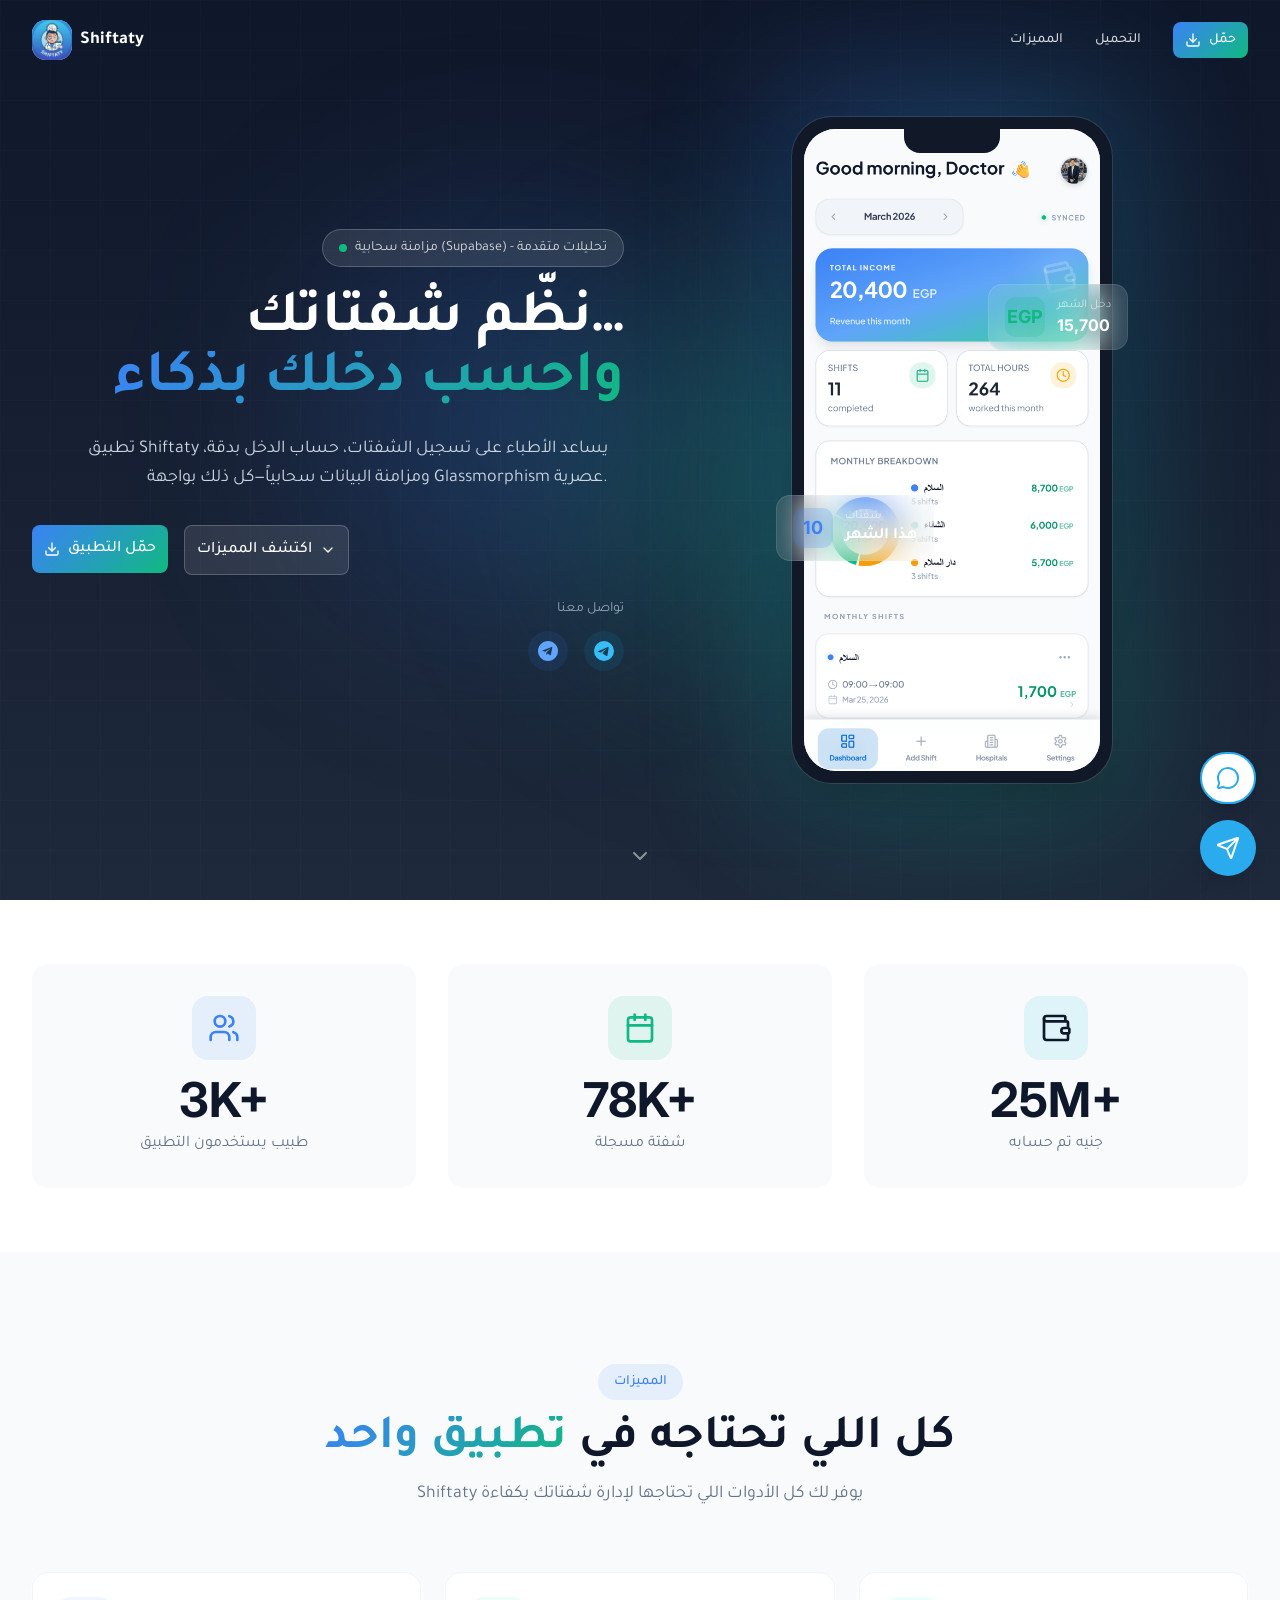
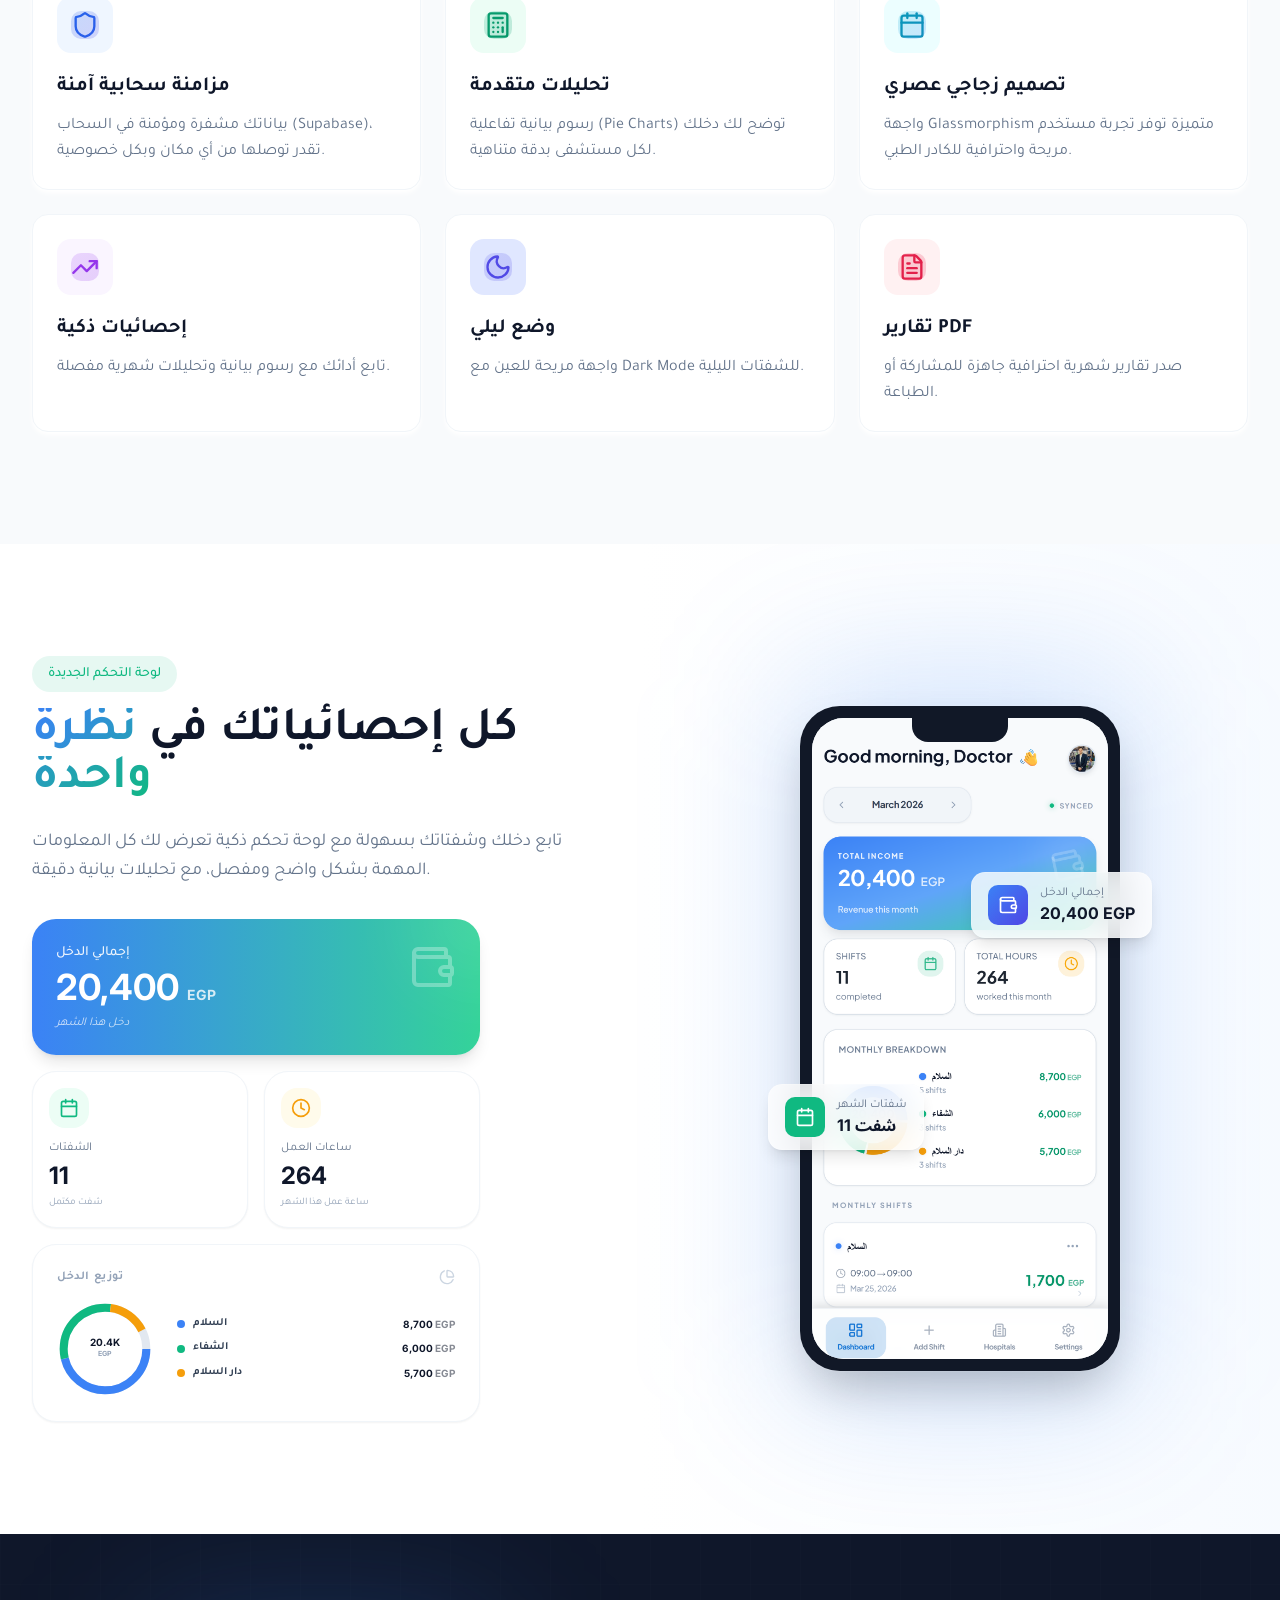
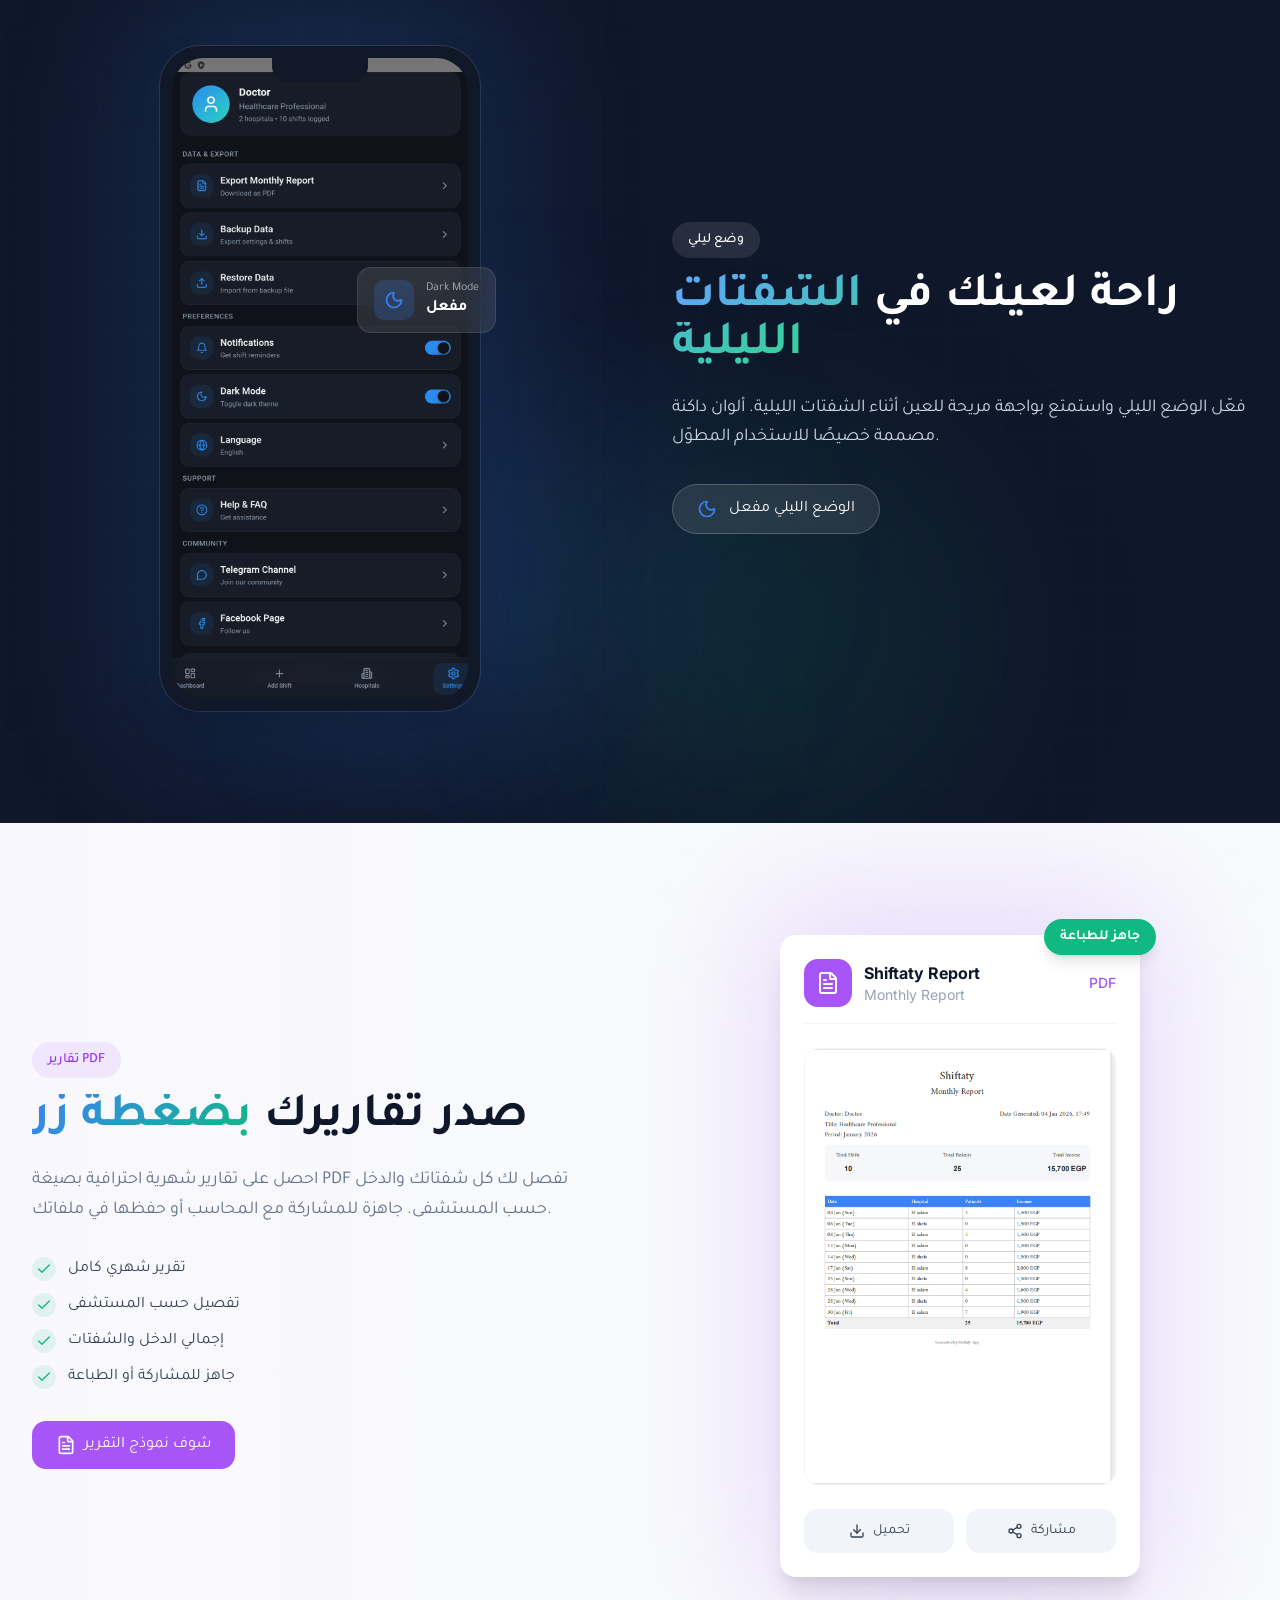
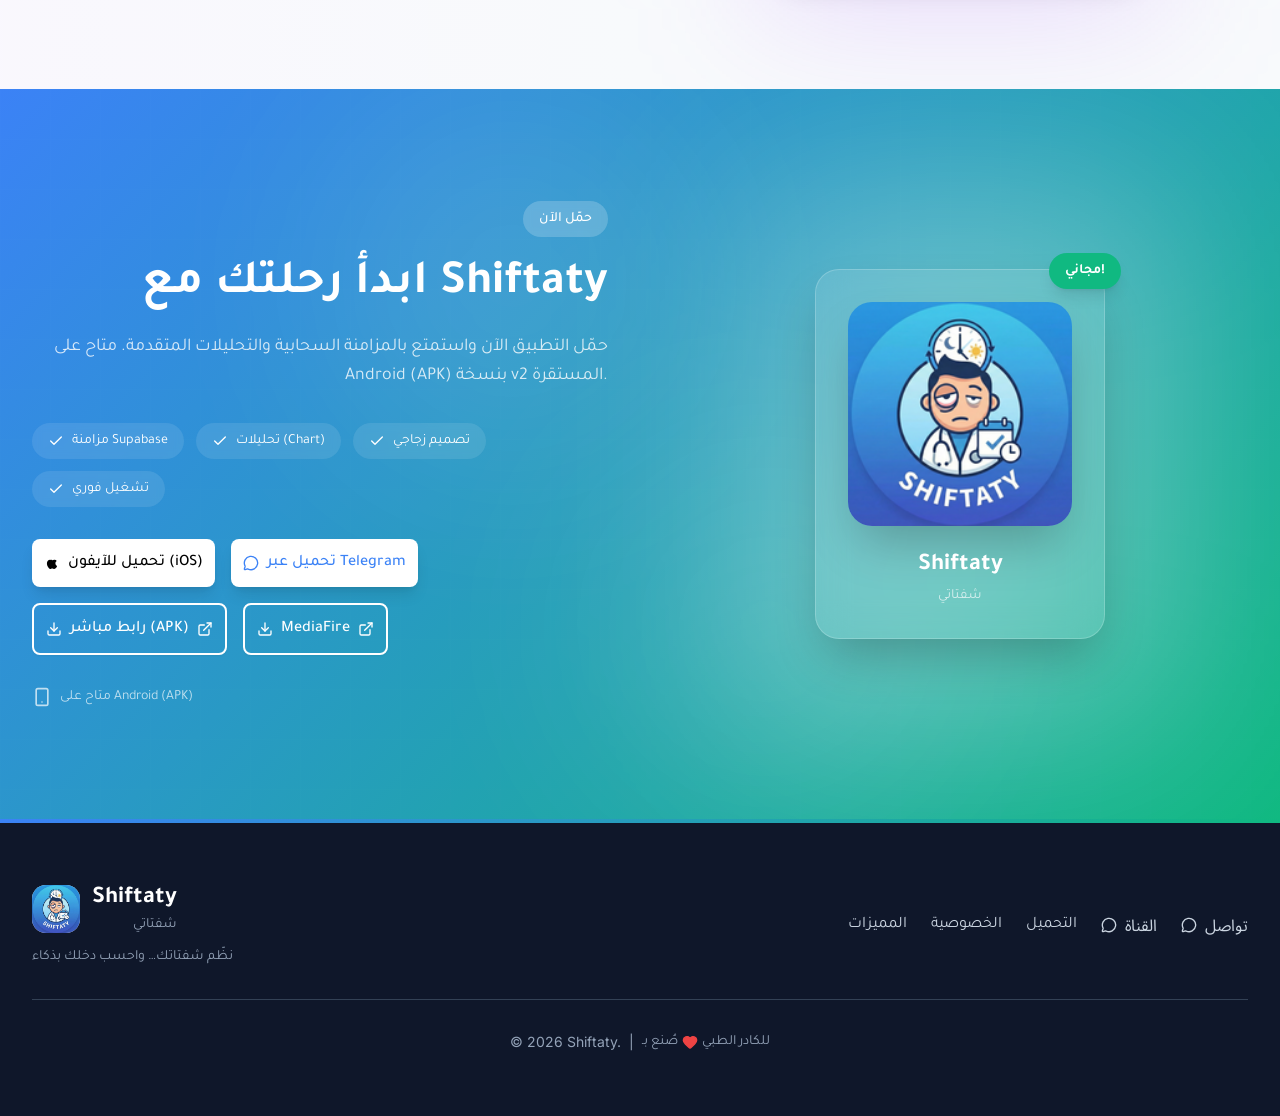
==== commit 066c50ec: "Updates" ====
--- a/index.html
+++ b/index.html
@@ -31,7 +31,7 @@
   <meta property="twitter:image" content="/logo.png" />
 
   <link rel="icon" type="image/png" href="./logo.png" />
-  <script type="module" crossorigin src="./assets/index-DkQlZBsc.js"></script>
+  <script type="module" crossorigin src="./assets/index-LAXRGZRX.js"></script>
   <link rel="stylesheet" crossorigin href="./assets/index-BkYg_ybO.css">
 </head>
 
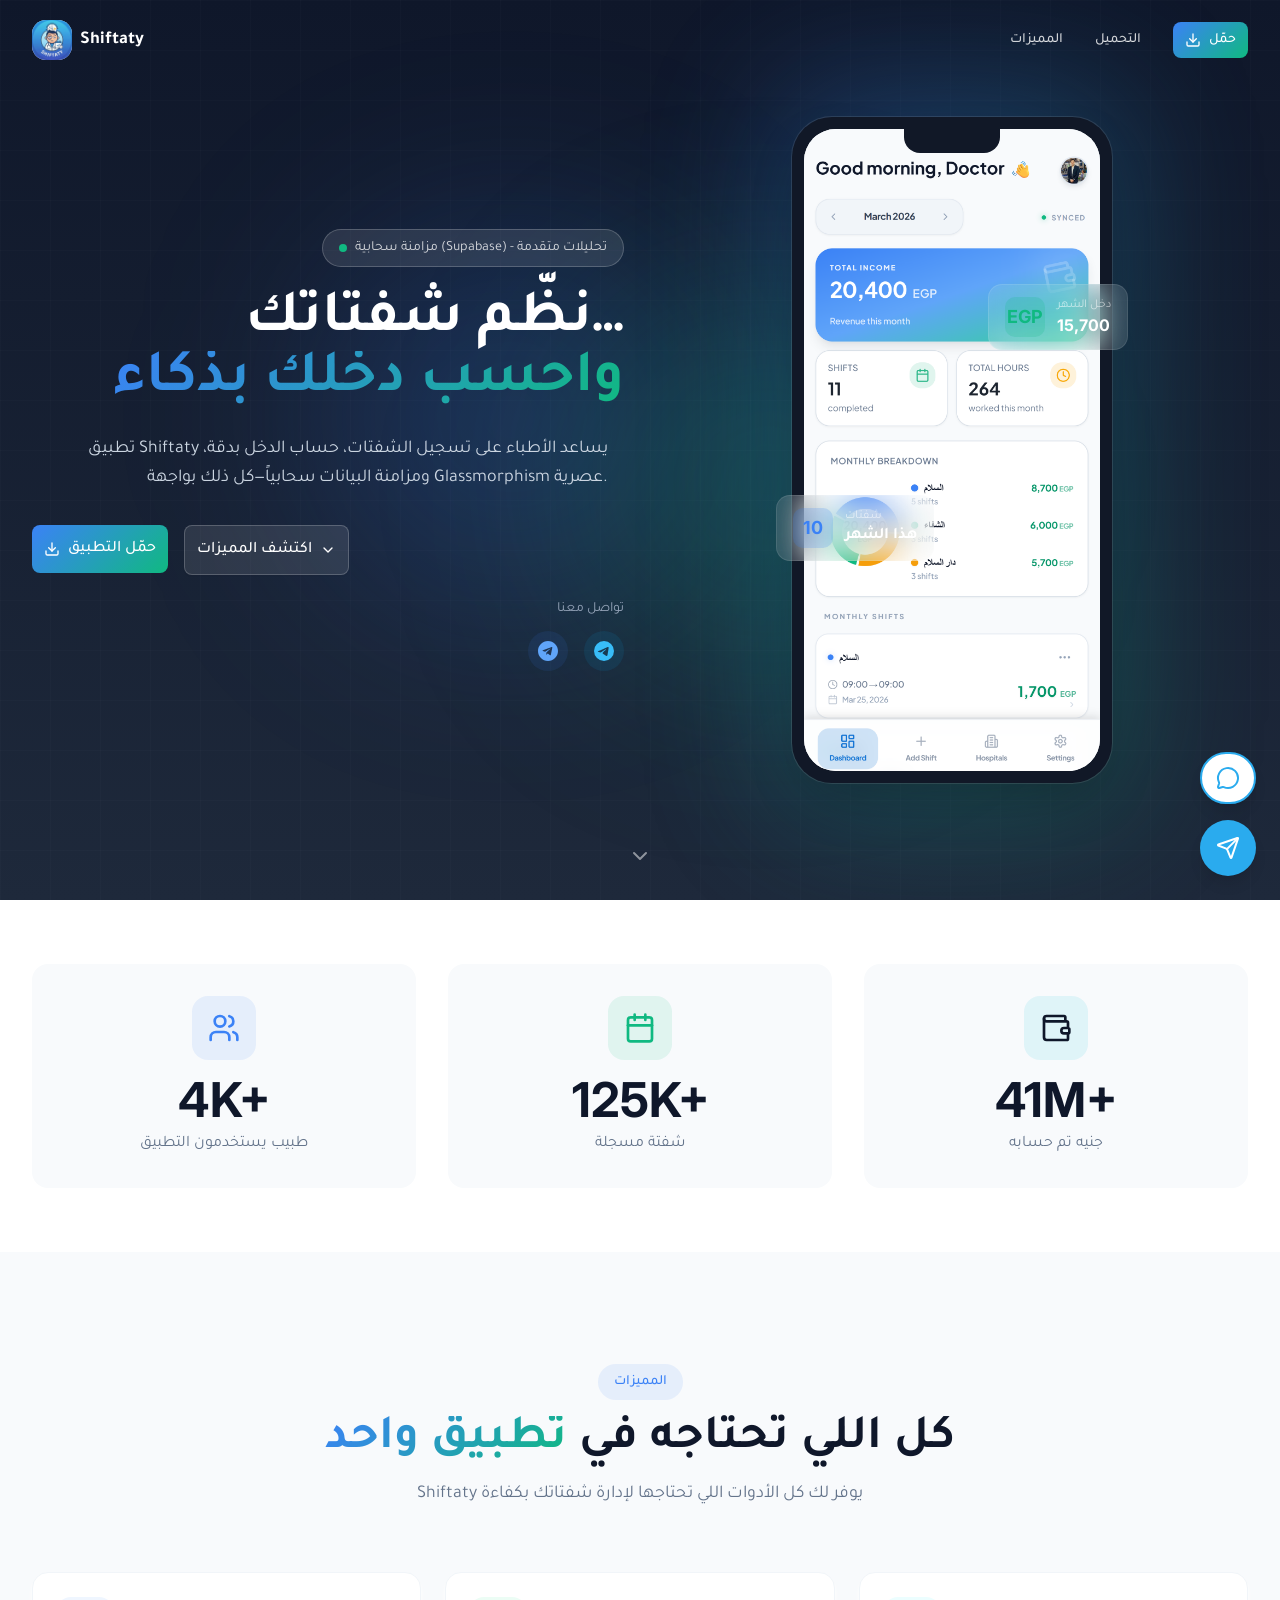
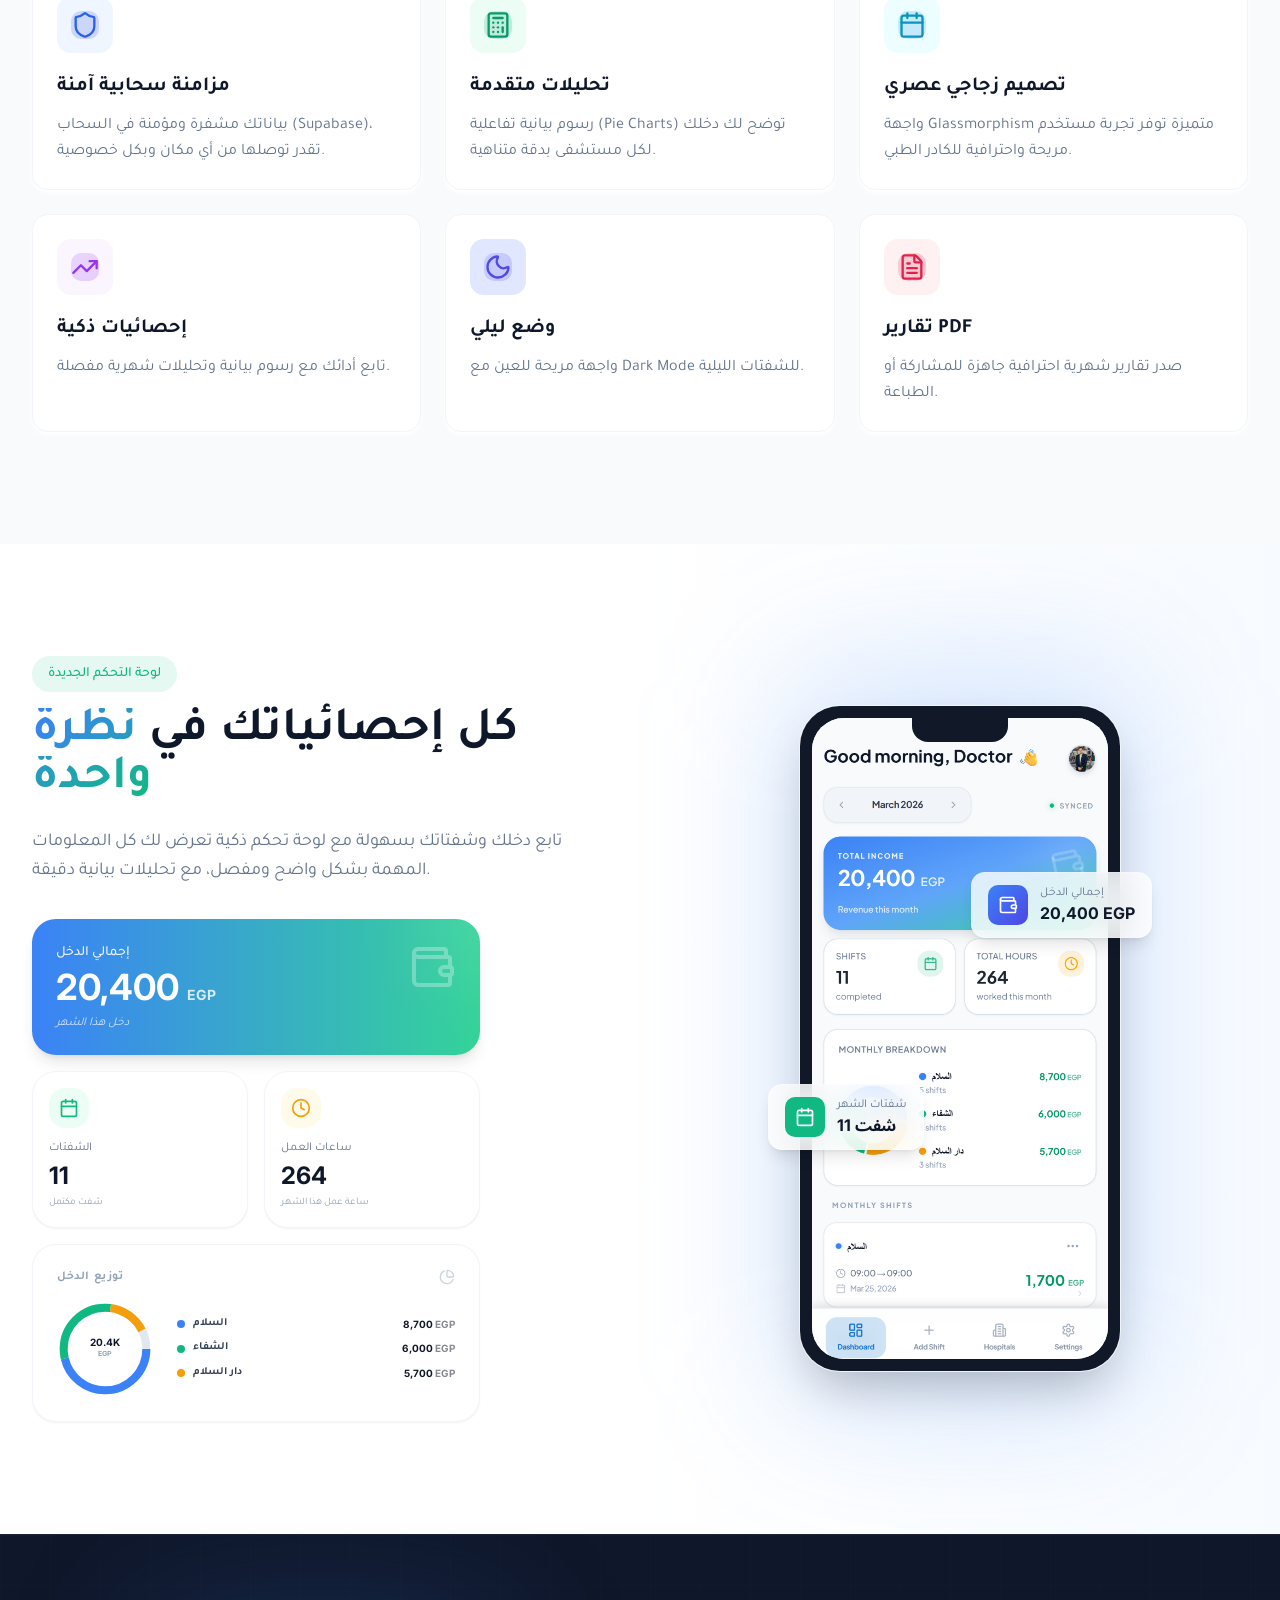
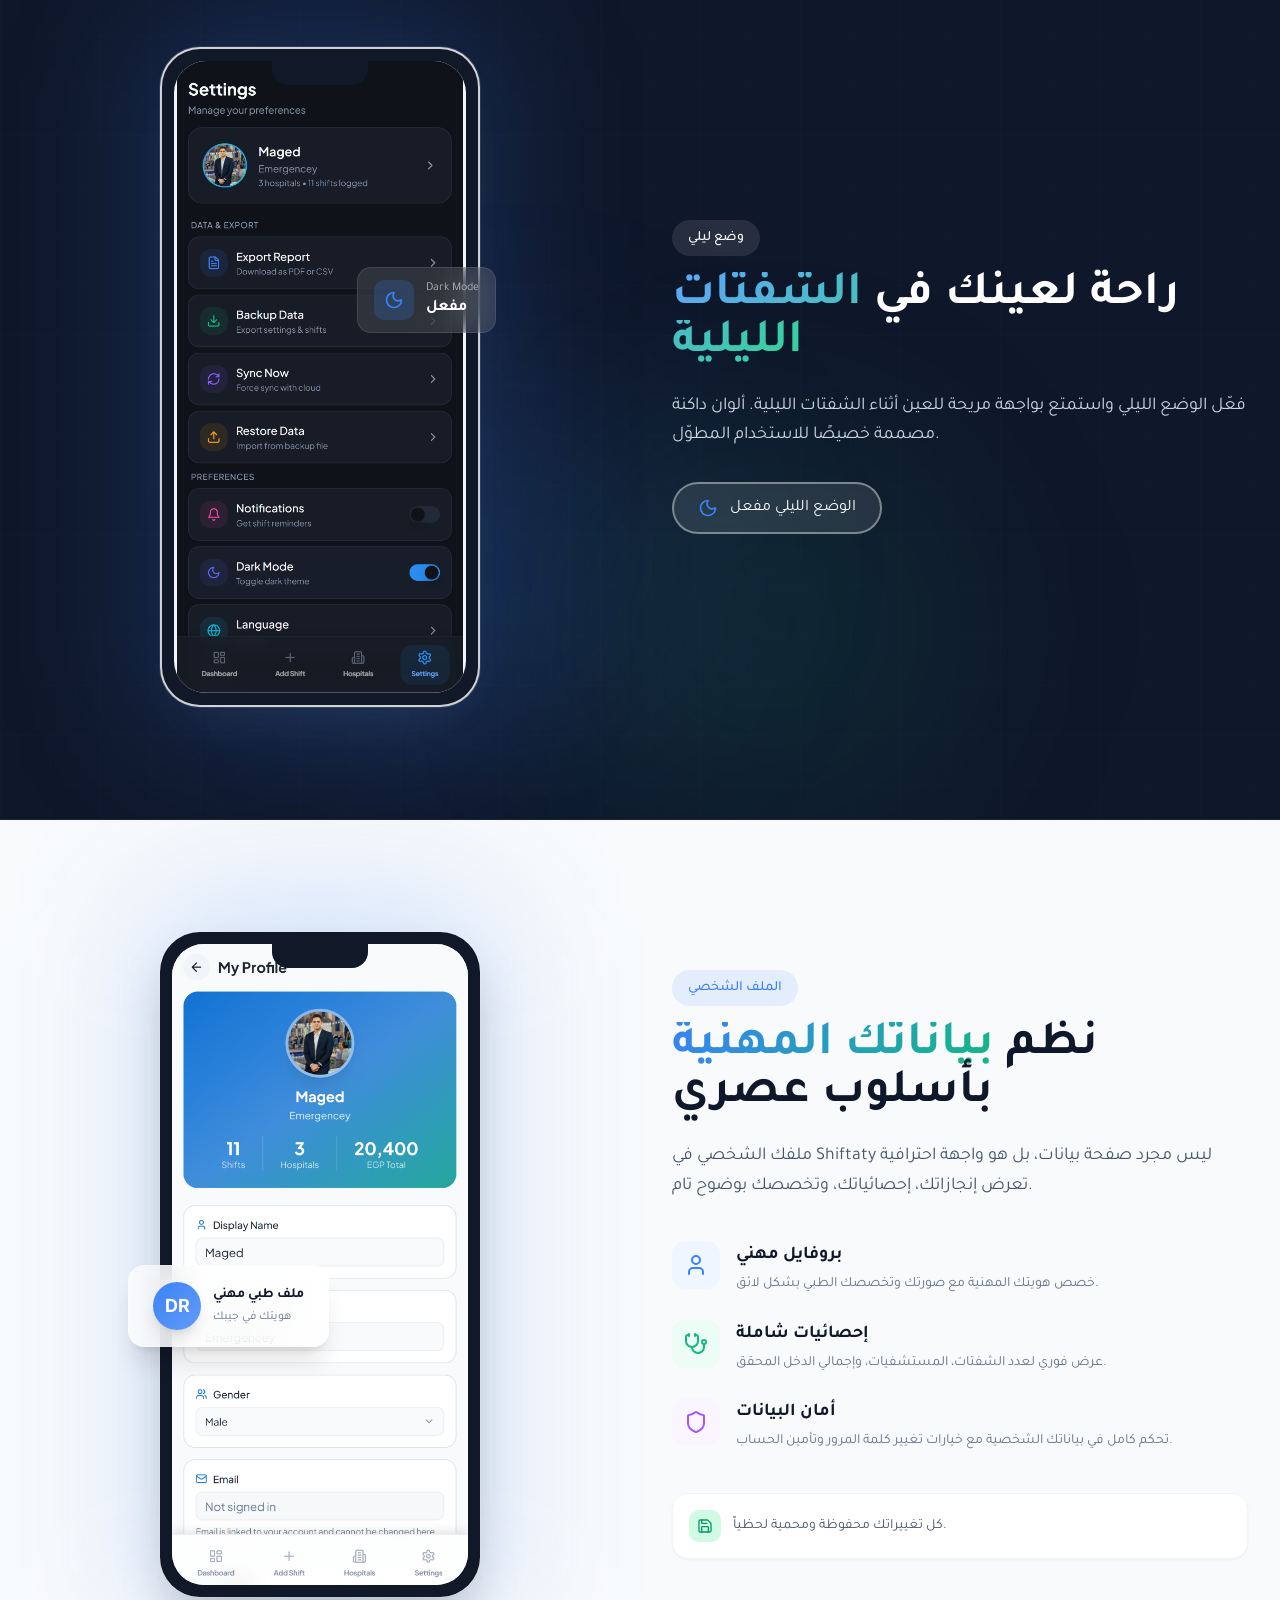
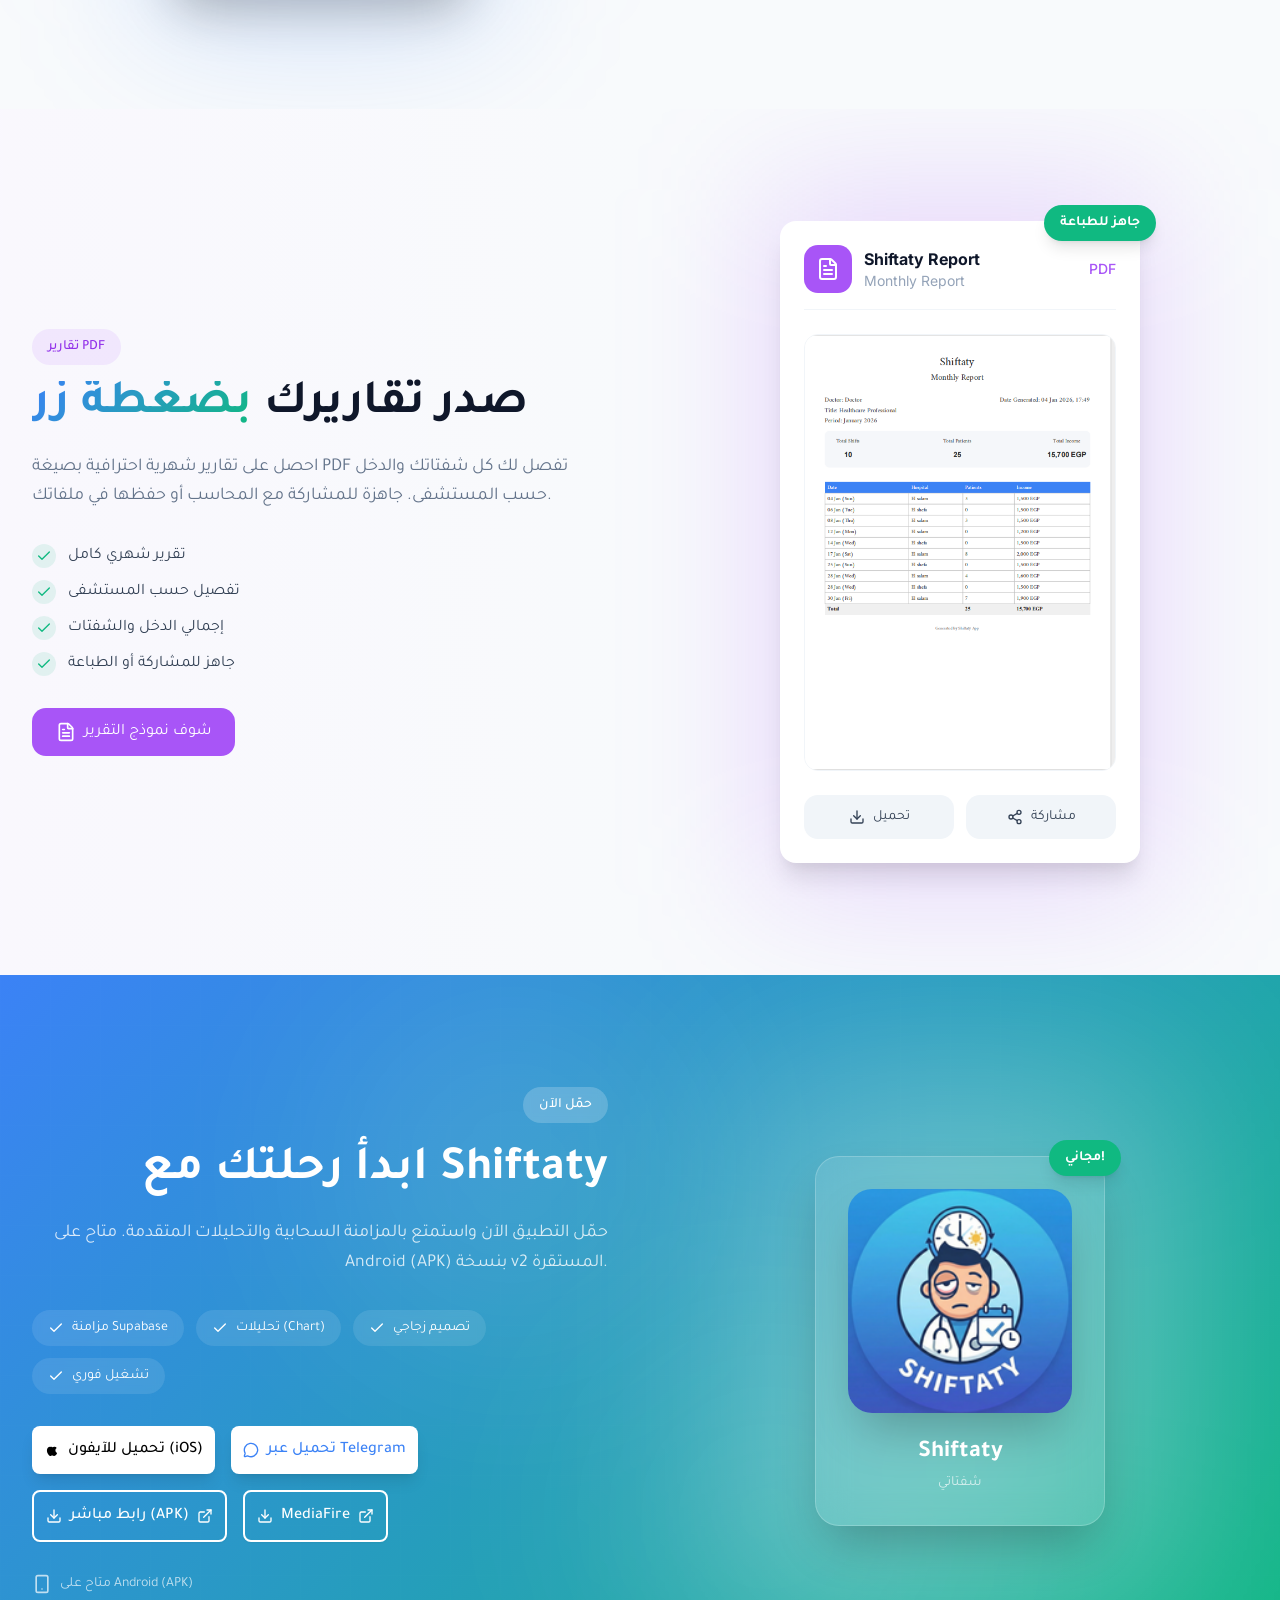
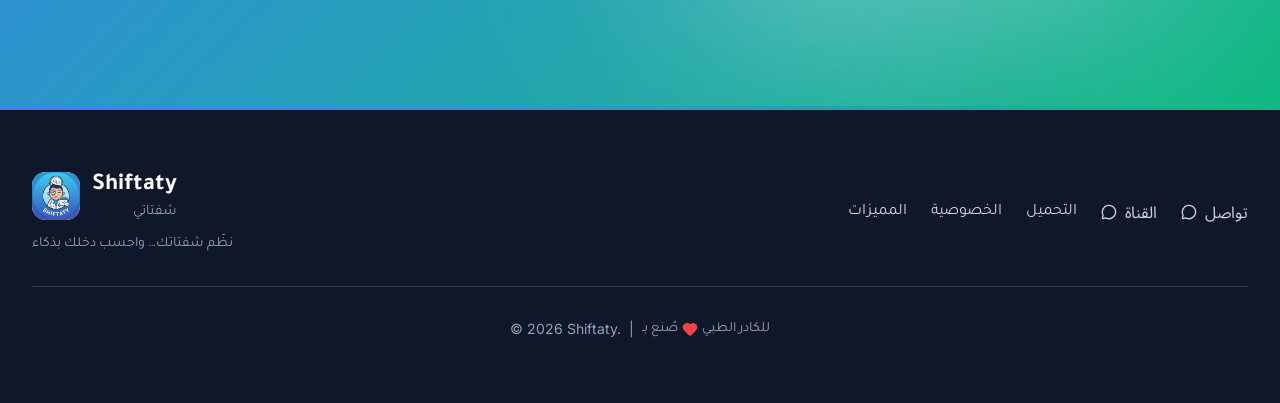
==== commit aaf1102c: "Updates" ====
--- a/index.html
+++ b/index.html
@@ -31,8 +31,8 @@
   <meta property="twitter:image" content="/logo.png" />
 
   <link rel="icon" type="image/png" href="./logo.png" />
-  <script type="module" crossorigin src="./assets/index-LAXRGZRX.js"></script>
-  <link rel="stylesheet" crossorigin href="./assets/index-BkYg_ybO.css">
+  <script type="module" crossorigin src="./assets/index-V9-_wMqp.js"></script>
+  <link rel="stylesheet" crossorigin href="./assets/index-NeYj-Zd_.css">
 </head>
 
 <body>
--- a/assets/index-NeYj-Zd_.css
+++ b/assets/index-NeYj-Zd_.css
@@ -0,0 +1 @@
+@import"https://fonts.googleapis.com/css2?family=Inter:wght@400;500;600;700&family=Tajawal:wght@400;500;700;800&family=Noto+Sans+Arabic:wght@400;500;700&display=swap";*,:before,:after{--tw-border-spacing-x: 0;--tw-border-spacing-y: 0;--tw-translate-x: 0;--tw-translate-y: 0;--tw-rotate: 0;--tw-skew-x: 0;--tw-skew-y: 0;--tw-scale-x: 1;--tw-scale-y: 1;--tw-pan-x: ;--tw-pan-y: ;--tw-pinch-zoom: ;--tw-scroll-snap-strictness: proximity;--tw-gradient-from-position: ;--tw-gradient-via-position: ;--tw-gradient-to-position: ;--tw-ordinal: ;--tw-slashed-zero: ;--tw-numeric-figure: ;--tw-numeric-spacing: ;--tw-numeric-fraction: ;--tw-ring-inset: ;--tw-ring-offset-width: 0px;--tw-ring-offset-color: #fff;--tw-ring-color: rgb(59 130 246 / .5);--tw-ring-offset-shadow: 0 0 #0000;--tw-ring-shadow: 0 0 #0000;--tw-shadow: 0 0 #0000;--tw-shadow-colored: 0 0 #0000;--tw-blur: ;--tw-brightness: ;--tw-contrast: ;--tw-grayscale: ;--tw-hue-rotate: ;--tw-invert: ;--tw-saturate: ;--tw-sepia: ;--tw-drop-shadow: ;--tw-backdrop-blur: ;--tw-backdrop-brightness: ;--tw-backdrop-contrast: ;--tw-backdrop-grayscale: ;--tw-backdrop-hue-rotate: ;--tw-backdrop-invert: ;--tw-backdrop-opacity: ;--tw-backdrop-saturate: ;--tw-backdrop-sepia: ;--tw-contain-size: ;--tw-contain-layout: ;--tw-contain-paint: ;--tw-contain-style: }::backdrop{--tw-border-spacing-x: 0;--tw-border-spacing-y: 0;--tw-translate-x: 0;--tw-translate-y: 0;--tw-rotate: 0;--tw-skew-x: 0;--tw-skew-y: 0;--tw-scale-x: 1;--tw-scale-y: 1;--tw-pan-x: ;--tw-pan-y: ;--tw-pinch-zoom: ;--tw-scroll-snap-strictness: proximity;--tw-gradient-from-position: ;--tw-gradient-via-position: ;--tw-gradient-to-position: ;--tw-ordinal: ;--tw-slashed-zero: ;--tw-numeric-figure: ;--tw-numeric-spacing: ;--tw-numeric-fraction: ;--tw-ring-inset: ;--tw-ring-offset-width: 0px;--tw-ring-offset-color: #fff;--tw-ring-color: rgb(59 130 246 / .5);--tw-ring-offset-shadow: 0 0 #0000;--tw-ring-shadow: 0 0 #0000;--tw-shadow: 0 0 #0000;--tw-shadow-colored: 0 0 #0000;--tw-blur: ;--tw-brightness: ;--tw-contrast: ;--tw-grayscale: ;--tw-hue-rotate: ;--tw-invert: ;--tw-saturate: ;--tw-sepia: ;--tw-drop-shadow: ;--tw-backdrop-blur: ;--tw-backdrop-brightness: ;--tw-backdrop-contrast: ;--tw-backdrop-grayscale: ;--tw-backdrop-hue-rotate: ;--tw-backdrop-invert: ;--tw-backdrop-opacity: ;--tw-backdrop-saturate: ;--tw-backdrop-sepia: ;--tw-contain-size: ;--tw-contain-layout: ;--tw-contain-paint: ;--tw-contain-style: }*,:before,:after{box-sizing:border-box;border-width:0;border-style:solid;border-color:#e5e7eb}:before,:after{--tw-content: ""}html,:host{line-height:1.5;-webkit-text-size-adjust:100%;-moz-tab-size:4;-o-tab-size:4;tab-size:4;font-family:ui-sans-serif,system-ui,sans-serif,"Apple Color Emoji","Segoe UI Emoji",Segoe UI Symbol,"Noto Color Emoji";font-feature-settings:normal;font-variation-settings:normal;-webkit-tap-highlight-color:transparent}body{margin:0;line-height:inherit}hr{height:0;color:inherit;border-top-width:1px}abbr:where([title]){-webkit-text-decoration:underline dotted;text-decoration:underline dotted}h1,h2,h3,h4,h5,h6{font-size:inherit;font-weight:inherit}a{color:inherit;text-decoration:inherit}b,strong{font-weight:bolder}code,kbd,samp,pre{font-family:ui-monospace,SFMono-Regular,Menlo,Monaco,Consolas,Liberation Mono,Courier New,monospace;font-feature-settings:normal;font-variation-settings:normal;font-size:1em}small{font-size:80%}sub,sup{font-size:75%;line-height:0;position:relative;vertical-align:baseline}sub{bottom:-.25em}sup{top:-.5em}table{text-indent:0;border-color:inherit;border-collapse:collapse}button,input,optgroup,select,textarea{font-family:inherit;font-feature-settings:inherit;font-variation-settings:inherit;font-size:100%;font-weight:inherit;line-height:inherit;letter-spacing:inherit;color:inherit;margin:0;padding:0}button,select{text-transform:none}button,input:where([type=button]),input:where([type=reset]),input:where([type=submit]){-webkit-appearance:button;background-color:transparent;background-image:none}:-moz-focusring{outline:auto}:-moz-ui-invalid{box-shadow:none}progress{vertical-align:baseline}::-webkit-inner-spin-button,::-webkit-outer-spin-button{height:auto}[type=search]{-webkit-appearance:textfield;outline-offset:-2px}::-webkit-search-decoration{-webkit-appearance:none}::-webkit-file-upload-button{-webkit-appearance:button;font:inherit}summary{display:list-item}blockquote,dl,dd,h1,h2,h3,h4,h5,h6,hr,figure,p,pre{margin:0}fieldset{margin:0;padding:0}legend{padding:0}ol,ul,menu{list-style:none;margin:0;padding:0}dialog{padding:0}textarea{resize:vertical}input::-moz-placeholder,textarea::-moz-placeholder{opacity:1;color:#9ca3af}input::placeholder,textarea::placeholder{opacity:1;color:#9ca3af}button,[role=button]{cursor:pointer}:disabled{cursor:default}img,svg,video,canvas,audio,iframe,embed,object{display:block;vertical-align:middle}img,video{max-width:100%;height:auto}[hidden]:where(:not([hidden=until-found])){display:none}:root{--background: 210 40% 98%;--foreground: 222 47% 11%;--card: 0 0% 100%;--card-foreground: 222 47% 11%;--popover: 0 0% 100%;--popover-foreground: 222 47% 11%;--primary: 217 91% 60%;--primary-foreground: 0 0% 100%;--secondary: 210 40% 96%;--secondary-foreground: 222 47% 11%;--muted: 210 40% 96%;--muted-foreground: 215 16% 47%;--accent: 160 84% 39%;--accent-foreground: 0 0% 100%;--destructive: 0 84% 60%;--destructive-foreground: 0 0% 100%;--border: 214 32% 91%;--input: 214 32% 91%;--ring: 217 91% 60%;--radius: .625rem}*{border-color:hsl(var(--border))}body{--tw-bg-opacity: 1;background-color:rgb(248 250 252 / var(--tw-bg-opacity, 1));font-family:Inter,sans-serif;--tw-text-opacity: 1;color:rgb(15 23 42 / var(--tw-text-opacity, 1));-webkit-font-smoothing:antialiased;-moz-osx-font-smoothing:grayscale;font-family:Inter,Noto Sans Arabic,sans-serif}.phone-mockup{position:relative;border-radius:40px;--tw-bg-opacity: 1;background-color:rgb(17 24 39 / var(--tw-bg-opacity, 1));padding:.75rem;--tw-shadow: 0 25px 50px -12px rgb(0 0 0 / .25);--tw-shadow-colored: 0 25px 50px -12px var(--tw-shadow-color);box-shadow:var(--tw-ring-offset-shadow, 0 0 #0000),var(--tw-ring-shadow, 0 0 #0000),var(--tw-shadow);--tw-ring-offset-shadow: var(--tw-ring-inset) 0 0 0 var(--tw-ring-offset-width) var(--tw-ring-offset-color);--tw-ring-shadow: var(--tw-ring-inset) 0 0 0 calc(1px + var(--tw-ring-offset-width)) var(--tw-ring-color);box-shadow:var(--tw-ring-offset-shadow),var(--tw-ring-shadow),var(--tw-shadow, 0 0 #0000);--tw-ring-color: rgb(255 255 255 / .1)}.phone-screen{overflow:hidden;border-radius:32px;--tw-bg-opacity: 1;background-color:rgb(255 255 255 / var(--tw-bg-opacity, 1));aspect-ratio:9/19.5}.phone-notch{position:absolute;top:.75rem;left:50%;height:1.5rem;width:6rem;--tw-translate-x: -50%;transform:translate(var(--tw-translate-x),var(--tw-translate-y)) rotate(var(--tw-rotate)) skew(var(--tw-skew-x)) skewY(var(--tw-skew-y)) scaleX(var(--tw-scale-x)) scaleY(var(--tw-scale-y));border-bottom-right-radius:1rem;border-bottom-left-radius:1rem;--tw-bg-opacity: 1;background-color:rgb(17 24 39 / var(--tw-bg-opacity, 1))}.glass-card{border-radius:1rem;border-width:1px;border-color:#fff3;background-color:#fffc;--tw-shadow: 0 4px 6px -1px rgba(0, 0, 0, .1), 0 2px 4px -1px rgba(0, 0, 0, .06);--tw-shadow-colored: 0 4px 6px -1px var(--tw-shadow-color), 0 2px 4px -1px var(--tw-shadow-color);box-shadow:var(--tw-ring-offset-shadow, 0 0 #0000),var(--tw-ring-shadow, 0 0 #0000),var(--tw-shadow);--tw-shadow-color: hsl(var(--card));--tw-shadow: var(--tw-shadow-colored);--tw-backdrop-blur: blur(16px);-webkit-backdrop-filter:var(--tw-backdrop-blur) var(--tw-backdrop-brightness) var(--tw-backdrop-contrast) var(--tw-backdrop-grayscale) var(--tw-backdrop-hue-rotate) var(--tw-backdrop-invert) var(--tw-backdrop-opacity) var(--tw-backdrop-saturate) var(--tw-backdrop-sepia);backdrop-filter:var(--tw-backdrop-blur) var(--tw-backdrop-brightness) var(--tw-backdrop-contrast) var(--tw-backdrop-grayscale) var(--tw-backdrop-hue-rotate) var(--tw-backdrop-invert) var(--tw-backdrop-opacity) var(--tw-backdrop-saturate) var(--tw-backdrop-sepia)}.glass-card-dark{border-radius:1rem;border-width:1px;border-color:#ffffff1a;background-color:#ffffff1a;--tw-backdrop-blur: blur(16px);-webkit-backdrop-filter:var(--tw-backdrop-blur) var(--tw-backdrop-brightness) var(--tw-backdrop-contrast) var(--tw-backdrop-grayscale) var(--tw-backdrop-hue-rotate) var(--tw-backdrop-invert) var(--tw-backdrop-opacity) var(--tw-backdrop-saturate) var(--tw-backdrop-sepia);backdrop-filter:var(--tw-backdrop-blur) var(--tw-backdrop-brightness) var(--tw-backdrop-contrast) var(--tw-backdrop-grayscale) var(--tw-backdrop-hue-rotate) var(--tw-backdrop-invert) var(--tw-backdrop-opacity) var(--tw-backdrop-saturate) var(--tw-backdrop-sepia)}.btn-gradient{border-radius:calc(var(--radius) + 4px);background-image:linear-gradient(135deg,#3b82f6,#10b981);padding:.75rem 1.5rem;font-weight:600;--tw-text-opacity: 1;color:rgb(255 255 255 / var(--tw-text-opacity, 1));transition-property:all;transition-timing-function:cubic-bezier(.4,0,.2,1);transition-duration:.3s;animation-duration:.3s}.btn-gradient:hover{--tw-scale-x: 1.02;--tw-scale-y: 1.02;transform:translate(var(--tw-translate-x),var(--tw-translate-y)) rotate(var(--tw-rotate)) skew(var(--tw-skew-x)) skewY(var(--tw-skew-y)) scaleX(var(--tw-scale-x)) scaleY(var(--tw-scale-y));--tw-shadow: 0 0 40px rgba(59, 130, 246, .3);--tw-shadow-colored: 0 0 40px var(--tw-shadow-color);box-shadow:var(--tw-ring-offset-shadow, 0 0 #0000),var(--tw-ring-shadow, 0 0 #0000),var(--tw-shadow)}.feature-card{border-radius:1rem;border-width:1px;--tw-border-opacity: 1;border-color:rgb(241 245 249 / var(--tw-border-opacity, 1));--tw-bg-opacity: 1;background-color:rgb(255 255 255 / var(--tw-bg-opacity, 1));padding:1.5rem;--tw-shadow: 0 4px 6px -1px rgba(0, 0, 0, .1), 0 2px 4px -1px rgba(0, 0, 0, .06);--tw-shadow-colored: 0 4px 6px -1px var(--tw-shadow-color), 0 2px 4px -1px var(--tw-shadow-color);box-shadow:var(--tw-ring-offset-shadow, 0 0 #0000),var(--tw-ring-shadow, 0 0 #0000),var(--tw-shadow);--tw-shadow-color: hsl(var(--card));--tw-shadow: var(--tw-shadow-colored);transition-property:all;transition-timing-function:cubic-bezier(.4,0,.2,1);transition-duration:.3s;animation-duration:.3s}.feature-card:hover{--tw-translate-y: -.25rem;transform:translate(var(--tw-translate-x),var(--tw-translate-y)) rotate(var(--tw-rotate)) skew(var(--tw-skew-x)) skewY(var(--tw-skew-y)) scaleX(var(--tw-scale-x)) scaleY(var(--tw-scale-y));--tw-shadow: 0 20px 25px -5px rgba(0, 0, 0, .1), 0 10px 10px -5px rgba(0, 0, 0, .04);--tw-shadow-colored: 0 20px 25px -5px var(--tw-shadow-color), 0 10px 10px -5px var(--tw-shadow-color);box-shadow:var(--tw-ring-offset-shadow, 0 0 #0000),var(--tw-ring-shadow, 0 0 #0000),var(--tw-shadow)}.arabic-text{font-family:Tajawal,Noto Sans Arabic,sans-serif}.section-container{margin-left:auto;margin-right:auto;max-width:80rem;padding-left:1rem;padding-right:1rem}@media(min-width:640px){.section-container{padding-left:1.5rem;padding-right:1.5rem}}@media(min-width:1024px){.section-container{padding-left:2rem;padding-right:2rem}}.sr-only{position:absolute;width:1px;height:1px;padding:0;margin:-1px;overflow:hidden;clip:rect(0,0,0,0);white-space:nowrap;border-width:0}.pointer-events-none{pointer-events:none}.pointer-events-auto{pointer-events:auto}.visible{visibility:visible}.invisible{visibility:hidden}.fixed{position:fixed}.absolute{position:absolute}.relative{position:relative}.inset-0{inset:0}.inset-x-0{left:0;right:0}.inset-y-0{top:0;bottom:0}.-bottom-12{bottom:-3rem}.-bottom-2{bottom:-.5rem}.-bottom-8{bottom:-2rem}.-left-12{left:-3rem}.-left-3{left:-.75rem}.-left-4{left:-1rem}.-left-8{left:-2rem}.-right-12{right:-3rem}.-right-2{right:-.5rem}.-right-4{right:-1rem}.-right-8{right:-2rem}.-top-12{top:-3rem}.-top-3{top:-.75rem}.-top-4{top:-1rem}.bottom-0{bottom:0}.bottom-1\/3{bottom:33.333333%}.bottom-1\/4{bottom:25%}.bottom-6{bottom:1.5rem}.bottom-8{bottom:2rem}.bottom-\[15\%\]{bottom:15%}.bottom-\[20\%\]{bottom:20%}.bottom-\[25\%\]{bottom:25%}.left-0{left:0}.left-1\/2{left:50%}.left-1\/4{left:25%}.left-2{left:.5rem}.left-\[10\%\]{left:10%}.left-\[20\%\]{left:20%}.left-\[5\%\]{left:5%}.left-\[50\%\]{left:50%}.left-\[60\%\]{left:60%}.left-\[8\%\]{left:8%}.right-0{right:0}.right-1{right:.25rem}.right-1\/4{right:25%}.right-2{right:.5rem}.right-3{right:.75rem}.right-4{right:1rem}.right-6{right:1.5rem}.right-\[10\%\]{right:10%}.right-\[15\%\]{right:15%}.right-\[8\%\]{right:8%}.top-0{top:0}.top-1{top:.25rem}.top-1\.5{top:.375rem}.top-1\/2{top:50%}.top-1\/3{top:33.333333%}.top-1\/4{top:25%}.top-16{top:4rem}.top-2\.5{top:.625rem}.top-3{top:.75rem}.top-3\.5{top:.875rem}.top-4{top:1rem}.top-6{top:1.5rem}.top-\[10\%\]{top:10%}.top-\[15\%\]{top:15%}.top-\[1px\]{top:1px}.top-\[20\%\]{top:20%}.top-\[25\%\]{top:25%}.top-\[30\%\]{top:30%}.top-\[50\%\]{top:50%}.top-\[60\%\]{top:60%}.top-full{top:100%}.isolate{isolation:isolate}.-z-10{z-index:-10}.z-10{z-index:10}.z-20{z-index:20}.z-40{z-index:40}.z-50{z-index:50}.z-\[100\]{z-index:100}.z-\[1\]{z-index:1}.order-first{order:-9999}.order-last{order:9999}.col-start-2{grid-column-start:2}.row-span-2{grid-row:span 2 / span 2}.row-start-1{grid-row-start:1}.\!m-0{margin:0!important}.-mx-1{margin-left:-.25rem;margin-right:-.25rem}.-my-2{margin-top:-.5rem;margin-bottom:-.5rem}.mx-2{margin-left:.5rem;margin-right:.5rem}.mx-3\.5{margin-left:.875rem;margin-right:.875rem}.mx-auto{margin-left:auto;margin-right:auto}.my-0{margin-top:0;margin-bottom:0}.my-0\.5{margin-top:.125rem;margin-bottom:.125rem}.my-1{margin-top:.25rem;margin-bottom:.25rem}.my-8{margin-top:2rem;margin-bottom:2rem}.-ml-4{margin-left:-1rem}.-mr-16{margin-right:-4rem}.-mt-16{margin-top:-4rem}.-mt-4{margin-top:-1rem}.mb-1{margin-bottom:.25rem}.mb-10{margin-bottom:2.5rem}.mb-12{margin-bottom:3rem}.mb-16{margin-bottom:4rem}.mb-2{margin-bottom:.5rem}.mb-3{margin-bottom:.75rem}.mb-4{margin-bottom:1rem}.mb-5{margin-bottom:1.25rem}.mb-6{margin-bottom:1.5rem}.mb-8{margin-bottom:2rem}.ml-1{margin-left:.25rem}.ml-4{margin-left:1rem}.ml-auto{margin-left:auto}.mt-0\.5{margin-top:.125rem}.mt-1{margin-top:.25rem}.mt-1\.5{margin-top:.375rem}.mt-10{margin-top:2.5rem}.mt-16{margin-top:4rem}.mt-2{margin-top:.5rem}.mt-4{margin-top:1rem}.mt-6{margin-top:1.5rem}.mt-8{margin-top:2rem}.mt-auto{margin-top:auto}.line-clamp-1{overflow:hidden;display:-webkit-box;-webkit-box-orient:vertical;-webkit-line-clamp:1}.line-clamp-2{overflow:hidden;display:-webkit-box;-webkit-box-orient:vertical;-webkit-line-clamp:2}.block{display:block}.inline-block{display:inline-block}.flex{display:flex}.inline-flex{display:inline-flex}.table{display:table}.table-caption{display:table-caption}.table-cell{display:table-cell}.table-row{display:table-row}.grid{display:grid}.hidden{display:none}.aspect-square{aspect-ratio:1 / 1}.aspect-video{aspect-ratio:16 / 9}.size-10{width:2.5rem;height:2.5rem}.size-2{width:.5rem;height:.5rem}.size-2\.5{width:.625rem;height:.625rem}.size-3{width:.75rem;height:.75rem}.size-3\.5{width:.875rem;height:.875rem}.size-4{width:1rem;height:1rem}.size-6{width:1.5rem;height:1.5rem}.size-7{width:1.75rem;height:1.75rem}.size-8{width:2rem;height:2rem}.size-9{width:2.25rem;height:2.25rem}.size-auto{width:auto;height:auto}.size-full{width:100%;height:100%}.h-0\.5{height:.125rem}.h-1{height:.25rem}.h-1\.5{height:.375rem}.h-10{height:2.5rem}.h-12{height:3rem}.h-14{height:3.5rem}.h-16{height:4rem}.h-2{height:.5rem}.h-2\.5{height:.625rem}.h-20{height:5rem}.h-24{height:6rem}.h-32{height:8rem}.h-4{height:1rem}.h-40{height:10rem}.h-48{height:12rem}.h-5{height:1.25rem}.h-6{height:1.5rem}.h-7{height:1.75rem}.h-8{height:2rem}.h-9{height:2.25rem}.h-96{height:24rem}.h-\[1\.15rem\]{height:1.15rem}.h-\[calc\(100\%-1px\)\]{height:calc(100% - 1px)}.h-\[var\(--radix-navigation-menu-viewport-height\)\]{height:var(--radix-navigation-menu-viewport-height)}.h-\[var\(--radix-select-trigger-height\)\]{height:var(--radix-select-trigger-height)}.h-auto{height:auto}.h-full{height:100%}.h-px{height:1px}.h-svh{height:100svh}.max-h-\[300px\]{max-height:300px}.max-h-screen{max-height:100vh}.min-h-0{min-height:0px}.min-h-16{min-height:4rem}.min-h-4{min-height:1rem}.min-h-screen{min-height:100vh}.min-h-svh{min-height:100svh}.w-0{width:0px}.w-1{width:.25rem}.w-1\/2{width:50%}.w-10{width:2.5rem}.w-12{width:3rem}.w-14{width:3.5rem}.w-16{width:4rem}.w-2{width:.5rem}.w-2\.5{width:.625rem}.w-20{width:5rem}.w-24{width:6rem}.w-3{width:.75rem}.w-3\/4{width:75%}.w-32{width:8rem}.w-4{width:1rem}.w-40{width:10rem}.w-48{width:12rem}.w-5{width:1.25rem}.w-6{width:1.5rem}.w-64{width:16rem}.w-7{width:1.75rem}.w-72{width:18rem}.w-8{width:2rem}.w-9{width:2.25rem}.w-96{width:24rem}.w-\[100px\]{width:100px}.w-\[260px\]{width:260px}.w-\[280px\]{width:280px}.w-\[300px\]{width:300px}.w-\[80\%\]{width:80%}.w-auto{width:auto}.w-fit{width:-moz-fit-content;width:fit-content}.w-full{width:100%}.w-max{width:-moz-max-content;width:max-content}.w-px{width:1px}.min-w-0{min-width:0px}.min-w-10{min-width:2.5rem}.min-w-5{min-width:1.25rem}.min-w-8{min-width:2rem}.min-w-9{min-width:2.25rem}.min-w-\[12rem\]{min-width:12rem}.min-w-\[8rem\]{min-width:8rem}.min-w-\[var\(--radix-select-trigger-width\)\]{min-width:var(--radix-select-trigger-width)}.max-w-2xl{max-width:42rem}.max-w-4xl{max-width:56rem}.max-w-7xl{max-width:80rem}.max-w-\[calc\(100\%-2rem\)\]{max-width:calc(100% - 2rem)}.max-w-max{max-width:-moz-max-content;max-width:max-content}.max-w-md{max-width:28rem}.max-w-sm{max-width:24rem}.max-w-xl{max-width:36rem}.max-w-xs{max-width:20rem}.flex-1{flex:1 1 0%}.flex-shrink-0,.shrink-0{flex-shrink:0}.grow{flex-grow:1}.grow-0{flex-grow:0}.basis-full{flex-basis:100%}.caption-bottom{caption-side:bottom}.border-collapse{border-collapse:collapse}.-translate-x-1\/2{--tw-translate-x: -50%;transform:translate(var(--tw-translate-x),var(--tw-translate-y)) rotate(var(--tw-rotate)) skew(var(--tw-skew-x)) skewY(var(--tw-skew-y)) scaleX(var(--tw-scale-x)) scaleY(var(--tw-scale-y))}.-translate-x-12{--tw-translate-x: -3rem;transform:translate(var(--tw-translate-x),var(--tw-translate-y)) rotate(var(--tw-rotate)) skew(var(--tw-skew-x)) skewY(var(--tw-skew-y)) scaleX(var(--tw-scale-x)) scaleY(var(--tw-scale-y))}.-translate-x-4{--tw-translate-x: -1rem;transform:translate(var(--tw-translate-x),var(--tw-translate-y)) rotate(var(--tw-rotate)) skew(var(--tw-skew-x)) skewY(var(--tw-skew-y)) scaleX(var(--tw-scale-x)) scaleY(var(--tw-scale-y))}.-translate-x-px{--tw-translate-x: -1px;transform:translate(var(--tw-translate-x),var(--tw-translate-y)) rotate(var(--tw-rotate)) skew(var(--tw-skew-x)) skewY(var(--tw-skew-y)) scaleX(var(--tw-scale-x)) scaleY(var(--tw-scale-y))}.-translate-y-1\/2{--tw-translate-y: -50%;transform:translate(var(--tw-translate-x),var(--tw-translate-y)) rotate(var(--tw-rotate)) skew(var(--tw-skew-x)) skewY(var(--tw-skew-y)) scaleX(var(--tw-scale-x)) scaleY(var(--tw-scale-y))}.translate-x-0{--tw-translate-x: 0px;transform:translate(var(--tw-translate-x),var(--tw-translate-y)) rotate(var(--tw-rotate)) skew(var(--tw-skew-x)) skewY(var(--tw-skew-y)) scaleX(var(--tw-scale-x)) scaleY(var(--tw-scale-y))}.translate-x-12{--tw-translate-x: 3rem;transform:translate(var(--tw-translate-x),var(--tw-translate-y)) rotate(var(--tw-rotate)) skew(var(--tw-skew-x)) skewY(var(--tw-skew-y)) scaleX(var(--tw-scale-x)) scaleY(var(--tw-scale-y))}.translate-x-\[-50\%\]{--tw-translate-x: -50%;transform:translate(var(--tw-translate-x),var(--tw-translate-y)) rotate(var(--tw-rotate)) skew(var(--tw-skew-x)) skewY(var(--tw-skew-y)) scaleX(var(--tw-scale-x)) scaleY(var(--tw-scale-y))}.translate-x-full{--tw-translate-x: 100%;transform:translate(var(--tw-translate-x),var(--tw-translate-y)) rotate(var(--tw-rotate)) skew(var(--tw-skew-x)) skewY(var(--tw-skew-y)) scaleX(var(--tw-scale-x)) scaleY(var(--tw-scale-y))}.translate-x-px{--tw-translate-x: 1px;transform:translate(var(--tw-translate-x),var(--tw-translate-y)) rotate(var(--tw-rotate)) skew(var(--tw-skew-x)) skewY(var(--tw-skew-y)) scaleX(var(--tw-scale-x)) scaleY(var(--tw-scale-y))}.translate-y-0{--tw-translate-y: 0px;transform:translate(var(--tw-translate-x),var(--tw-translate-y)) rotate(var(--tw-rotate)) skew(var(--tw-skew-x)) skewY(var(--tw-skew-y)) scaleX(var(--tw-scale-x)) scaleY(var(--tw-scale-y))}.translate-y-0\.5{--tw-translate-y: .125rem;transform:translate(var(--tw-translate-x),var(--tw-translate-y)) rotate(var(--tw-rotate)) skew(var(--tw-skew-x)) skewY(var(--tw-skew-y)) scaleX(var(--tw-scale-x)) scaleY(var(--tw-scale-y))}.translate-y-8{--tw-translate-y: 2rem;transform:translate(var(--tw-translate-x),var(--tw-translate-y)) rotate(var(--tw-rotate)) skew(var(--tw-skew-x)) skewY(var(--tw-skew-y)) scaleX(var(--tw-scale-x)) scaleY(var(--tw-scale-y))}.translate-y-\[-50\%\]{--tw-translate-y: -50%;transform:translate(var(--tw-translate-x),var(--tw-translate-y)) rotate(var(--tw-rotate)) skew(var(--tw-skew-x)) skewY(var(--tw-skew-y)) scaleX(var(--tw-scale-x)) scaleY(var(--tw-scale-y))}.translate-y-\[calc\(-50\%_-_2px\)\]{--tw-translate-y: calc(-50% - 2px) ;transform:translate(var(--tw-translate-x),var(--tw-translate-y)) rotate(var(--tw-rotate)) skew(var(--tw-skew-x)) skewY(var(--tw-skew-y)) scaleX(var(--tw-scale-x)) scaleY(var(--tw-scale-y))}.rotate-45{--tw-rotate: 45deg;transform:translate(var(--tw-translate-x),var(--tw-translate-y)) rotate(var(--tw-rotate)) skew(var(--tw-skew-x)) skewY(var(--tw-skew-y)) scaleX(var(--tw-scale-x)) scaleY(var(--tw-scale-y))}.rotate-90{--tw-rotate: 90deg;transform:translate(var(--tw-translate-x),var(--tw-translate-y)) rotate(var(--tw-rotate)) skew(var(--tw-skew-x)) skewY(var(--tw-skew-y)) scaleX(var(--tw-scale-x)) scaleY(var(--tw-scale-y))}.rotate-\[-8deg\]{--tw-rotate: -8deg;transform:translate(var(--tw-translate-x),var(--tw-translate-y)) rotate(var(--tw-rotate)) skew(var(--tw-skew-x)) skewY(var(--tw-skew-y)) scaleX(var(--tw-scale-x)) scaleY(var(--tw-scale-y))}.rotate-\[6deg\]{--tw-rotate: 6deg;transform:translate(var(--tw-translate-x),var(--tw-translate-y)) rotate(var(--tw-rotate)) skew(var(--tw-skew-x)) skewY(var(--tw-skew-y)) scaleX(var(--tw-scale-x)) scaleY(var(--tw-scale-y))}.scale-110{--tw-scale-x: 1.1;--tw-scale-y: 1.1;transform:translate(var(--tw-translate-x),var(--tw-translate-y)) rotate(var(--tw-rotate)) skew(var(--tw-skew-x)) skewY(var(--tw-skew-y)) scaleX(var(--tw-scale-x)) scaleY(var(--tw-scale-y))}.scale-150{--tw-scale-x: 1.5;--tw-scale-y: 1.5;transform:translate(var(--tw-translate-x),var(--tw-translate-y)) rotate(var(--tw-rotate)) skew(var(--tw-skew-x)) skewY(var(--tw-skew-y)) scaleX(var(--tw-scale-x)) scaleY(var(--tw-scale-y))}.transform{transform:translate(var(--tw-translate-x),var(--tw-translate-y)) rotate(var(--tw-rotate)) skew(var(--tw-skew-x)) skewY(var(--tw-skew-y)) scaleX(var(--tw-scale-x)) scaleY(var(--tw-scale-y))}@keyframes bounce{0%,to{transform:translateY(-25%);animation-timing-function:cubic-bezier(.8,0,1,1)}50%{transform:none;animation-timing-function:cubic-bezier(0,0,.2,1)}}.animate-bounce{animation:bounce 1s infinite}@keyframes float{0%,to{transform:translateY(0)}50%{transform:translateY(-15px)}}.animate-float{animation:float 4s ease-in-out infinite}@keyframes pulse{50%{opacity:.5}}.animate-pulse{animation:pulse 2s cubic-bezier(.4,0,.6,1) infinite}@keyframes spin{to{transform:rotate(360deg)}}.animate-spin{animation:spin 1s linear infinite}.cursor-default{cursor:default}.cursor-text{cursor:text}.touch-none{touch-action:none}.select-none{-webkit-user-select:none;-moz-user-select:none;user-select:none}.resize-none{resize:none}.scroll-my-1{scroll-margin-top:.25rem;scroll-margin-bottom:.25rem}.scroll-py-1{scroll-padding-top:.25rem;scroll-padding-bottom:.25rem}.list-disc{list-style-type:disc}.list-none{list-style-type:none}.auto-rows-min{grid-auto-rows:min-content}.grid-cols-1{grid-template-columns:repeat(1,minmax(0,1fr))}.grid-cols-2{grid-template-columns:repeat(2,minmax(0,1fr))}.grid-cols-\[0_1fr\]{grid-template-columns:0 1fr}.grid-rows-\[auto_auto\]{grid-template-rows:auto auto}.flex-row{flex-direction:row}.flex-col{flex-direction:column}.flex-col-reverse{flex-direction:column-reverse}.flex-wrap{flex-wrap:wrap}.place-content-center{place-content:center}.items-start{align-items:flex-start}.items-end{align-items:flex-end}.items-center{align-items:center}.items-baseline{align-items:baseline}.items-stretch{align-items:stretch}.justify-start{justify-content:flex-start}.justify-center{justify-content:center}.justify-between{justify-content:space-between}.justify-items-start{justify-items:start}.gap-0\.5{gap:.125rem}.gap-1{gap:.25rem}.gap-1\.5{gap:.375rem}.gap-10{gap:2.5rem}.gap-12{gap:3rem}.gap-2{gap:.5rem}.gap-2\.5{gap:.625rem}.gap-3{gap:.75rem}.gap-4{gap:1rem}.gap-6{gap:1.5rem}.gap-7{gap:1.75rem}.gap-8{gap:2rem}.gap-\[--spacing\(var\(--gap\)\)\]{gap:var(--spacing(var(--gap)))}.gap-y-0\.5{row-gap:.125rem}.space-x-2>:not([hidden])~:not([hidden]){--tw-space-x-reverse: 0;margin-right:calc(.5rem * var(--tw-space-x-reverse));margin-left:calc(.5rem * calc(1 - var(--tw-space-x-reverse)))}.space-y-2>:not([hidden])~:not([hidden]){--tw-space-y-reverse: 0;margin-top:calc(.5rem * calc(1 - var(--tw-space-y-reverse)));margin-bottom:calc(.5rem * var(--tw-space-y-reverse))}.space-y-3>:not([hidden])~:not([hidden]){--tw-space-y-reverse: 0;margin-top:calc(.75rem * calc(1 - var(--tw-space-y-reverse)));margin-bottom:calc(.75rem * var(--tw-space-y-reverse))}.space-y-4>:not([hidden])~:not([hidden]){--tw-space-y-reverse: 0;margin-top:calc(1rem * calc(1 - var(--tw-space-y-reverse)));margin-bottom:calc(1rem * var(--tw-space-y-reverse))}.space-y-6>:not([hidden])~:not([hidden]){--tw-space-y-reverse: 0;margin-top:calc(1.5rem * calc(1 - var(--tw-space-y-reverse)));margin-bottom:calc(1.5rem * var(--tw-space-y-reverse))}.self-start{align-self:flex-start}.self-stretch{align-self:stretch}.justify-self-end{justify-self:end}.overflow-auto{overflow:auto}.overflow-hidden{overflow:hidden}.overflow-x-auto{overflow-x:auto}.overflow-y-auto{overflow-y:auto}.overflow-x-hidden{overflow-x:hidden}.scroll-smooth{scroll-behavior:smooth}.truncate{overflow:hidden;text-overflow:ellipsis;white-space:nowrap}.whitespace-nowrap{white-space:nowrap}.text-balance{text-wrap:balance}.break-words{overflow-wrap:break-word}.rounded-2xl{border-radius:1rem}.rounded-3xl{border-radius:1.5rem}.rounded-\[2\.5rem\]{border-radius:2.5rem}.rounded-\[28px\]{border-radius:28px}.rounded-\[2px\]{border-radius:2px}.rounded-\[32px\]{border-radius:32px}.rounded-\[36px\]{border-radius:36px}.rounded-\[40px\]{border-radius:40px}.rounded-\[4px\]{border-radius:4px}.rounded-\[calc\(var\(--radius\)-5px\)\]{border-radius:calc(var(--radius) - 5px)}.rounded-\[inherit\]{border-radius:inherit}.rounded-full{border-radius:9999px}.rounded-lg{border-radius:var(--radius)}.rounded-md{border-radius:calc(var(--radius) - 2px)}.rounded-none{border-radius:0}.rounded-phone{border-radius:40px}.rounded-sm{border-radius:calc(var(--radius) - 4px)}.rounded-xl{border-radius:calc(var(--radius) + 4px)}.rounded-xs{border-radius:calc(var(--radius) - 6px)}.rounded-b-2xl{border-bottom-right-radius:1rem;border-bottom-left-radius:1rem}.rounded-b-xl{border-bottom-right-radius:calc(var(--radius) + 4px);border-bottom-left-radius:calc(var(--radius) + 4px)}.rounded-l-md{border-top-left-radius:calc(var(--radius) - 2px);border-bottom-left-radius:calc(var(--radius) - 2px)}.rounded-r-md{border-top-right-radius:calc(var(--radius) - 2px);border-bottom-right-radius:calc(var(--radius) - 2px)}.rounded-tl-sm{border-top-left-radius:calc(var(--radius) - 4px)}.border{border-width:1px}.border-0{border-width:0px}.border-2{border-width:2px}.border-\[1\.5px\]{border-width:1.5px}.border-\[3px\]{border-width:3px}.border-y{border-top-width:1px;border-bottom-width:1px}.border-b{border-bottom-width:1px}.border-l{border-left-width:1px}.border-r{border-right-width:1px}.border-t{border-top-width:1px}.border-dashed{border-style:dashed}.border-\[\#2AABEE\]{--tw-border-opacity: 1;border-color:rgb(42 171 238 / var(--tw-border-opacity, 1))}.border-border{border-color:hsl(var(--border))}.border-border\/50{border-color:hsl(var(--border) / .5)}.border-destructive{--tw-border-opacity: 1;border-color:hsl(var(--destructive) / var(--tw-border-opacity, 1))}.border-input{border-color:hsl(var(--input))}.border-primary{border-color:hsl(var(--primary))}.border-slate-100{--tw-border-opacity: 1;border-color:rgb(241 245 249 / var(--tw-border-opacity, 1))}.border-slate-200{--tw-border-opacity: 1;border-color:rgb(226 232 240 / var(--tw-border-opacity, 1))}.border-slate-700{--tw-border-opacity: 1;border-color:rgb(51 65 85 / var(--tw-border-opacity, 1))}.border-transparent{border-color:transparent}.border-white{--tw-border-opacity: 1;border-color:rgb(255 255 255 / var(--tw-border-opacity, 1))}.border-white\/20{border-color:#fff3}.border-white\/40{border-color:#fff6}.border-white\/5{border-color:#ffffff0d}.border-white\/80{border-color:#fffc}.border-l-transparent{border-left-color:transparent}.border-t-transparent{border-top-color:transparent}.bg-\[\#2AABEE\]{--tw-bg-opacity: 1;background-color:rgb(42 171 238 / var(--tw-bg-opacity, 1))}.bg-\[\#F8FAFC\]{--tw-bg-opacity: 1;background-color:rgb(248 250 252 / var(--tw-bg-opacity, 1))}.bg-accent{background-color:hsl(var(--accent))}.bg-amber-50{--tw-bg-opacity: 1;background-color:rgb(255 251 235 / var(--tw-bg-opacity, 1))}.bg-amber-500{--tw-bg-opacity: 1;background-color:rgb(245 158 11 / var(--tw-bg-opacity, 1))}.bg-background{background-color:hsl(var(--background))}.bg-black\/50{background-color:#00000080}.bg-blue-50{--tw-bg-opacity: 1;background-color:rgb(239 246 255 / var(--tw-bg-opacity, 1))}.bg-blue-500{--tw-bg-opacity: 1;background-color:rgb(59 130 246 / var(--tw-bg-opacity, 1))}.bg-blue-500\/10{background-color:#3b82f61a}.bg-border{background-color:hsl(var(--border))}.bg-brand-blue{--tw-bg-opacity: 1;background-color:rgb(59 130 246 / var(--tw-bg-opacity, 1))}.bg-brand-blue\/10{background-color:#3b82f61a}.bg-brand-blue\/20{background-color:#3b82f633}.bg-brand-cyan{--tw-bg-opacity: 1;background-color:rgb(6 182 212 / var(--tw-bg-opacity, 1))}.bg-brand-green{--tw-bg-opacity: 1;background-color:rgb(16 185 129 / var(--tw-bg-opacity, 1))}.bg-brand-green\/10{background-color:#10b9811a}.bg-brand-green\/20{background-color:#10b98133}.bg-card{background-color:hsl(var(--card))}.bg-cyan-50{--tw-bg-opacity: 1;background-color:rgb(236 254 255 / var(--tw-bg-opacity, 1))}.bg-destructive{--tw-bg-opacity: 1;background-color:hsl(var(--destructive) / var(--tw-bg-opacity, 1))}.bg-emerald-100{--tw-bg-opacity: 1;background-color:rgb(209 250 229 / var(--tw-bg-opacity, 1))}.bg-emerald-50{--tw-bg-opacity: 1;background-color:rgb(236 253 245 / var(--tw-bg-opacity, 1))}.bg-emerald-500{--tw-bg-opacity: 1;background-color:rgb(16 185 129 / var(--tw-bg-opacity, 1))}.bg-foreground{background-color:hsl(var(--foreground))}.bg-gray-900{--tw-bg-opacity: 1;background-color:rgb(17 24 39 / var(--tw-bg-opacity, 1))}.bg-green-500{--tw-bg-opacity: 1;background-color:rgb(34 197 94 / var(--tw-bg-opacity, 1))}.bg-indigo-100{--tw-bg-opacity: 1;background-color:rgb(224 231 255 / var(--tw-bg-opacity, 1))}.bg-input{background-color:hsl(var(--input))}.bg-muted{background-color:hsl(var(--muted))}.bg-muted\/50{background-color:hsl(var(--muted) / .5)}.bg-navy-900{--tw-bg-opacity: 1;background-color:rgb(15 23 42 / var(--tw-bg-opacity, 1))}.bg-popover{background-color:hsl(var(--popover))}.bg-primary{background-color:hsl(var(--primary))}.bg-primary\/20{background-color:hsl(var(--primary) / .2)}.bg-purple-50{--tw-bg-opacity: 1;background-color:rgb(250 245 255 / var(--tw-bg-opacity, 1))}.bg-purple-500{--tw-bg-opacity: 1;background-color:rgb(168 85 247 / var(--tw-bg-opacity, 1))}.bg-purple-500\/10{background-color:#a855f71a}.bg-purple-500\/20{background-color:#a855f733}.bg-rose-50{--tw-bg-opacity: 1;background-color:rgb(255 241 242 / var(--tw-bg-opacity, 1))}.bg-rose-500{--tw-bg-opacity: 1;background-color:rgb(244 63 94 / var(--tw-bg-opacity, 1))}.bg-secondary{background-color:hsl(var(--secondary))}.bg-sky-500\/10{background-color:#0ea5e91a}.bg-slate-100{--tw-bg-opacity: 1;background-color:rgb(241 245 249 / var(--tw-bg-opacity, 1))}.bg-slate-50{--tw-bg-opacity: 1;background-color:rgb(248 250 252 / var(--tw-bg-opacity, 1))}.bg-transparent{background-color:transparent}.bg-white{--tw-bg-opacity: 1;background-color:rgb(255 255 255 / var(--tw-bg-opacity, 1))}.bg-white\/10{background-color:#ffffff1a}.bg-white\/20{background-color:#fff3}.bg-white\/30{background-color:#ffffff4d}.bg-white\/90{background-color:#ffffffe6}.bg-opacity-10{--tw-bg-opacity: .1}.bg-gradient-brand{background-image:linear-gradient(135deg,#3b82f6,#10b981)}.bg-gradient-dark{background-image:linear-gradient(180deg,#0f172a,#1e293b)}.bg-gradient-to-br{background-image:linear-gradient(to bottom right,var(--tw-gradient-stops))}.bg-gradient-to-l{background-image:linear-gradient(to left,var(--tw-gradient-stops))}.bg-gradient-to-r{background-image:linear-gradient(to right,var(--tw-gradient-stops))}.from-blue-50\/50{--tw-gradient-from: rgb(239 246 255 / .5) var(--tw-gradient-from-position);--tw-gradient-to: rgb(239 246 255 / 0) var(--tw-gradient-to-position);--tw-gradient-stops: var(--tw-gradient-from), var(--tw-gradient-to)}.from-blue-500{--tw-gradient-from: #3b82f6 var(--tw-gradient-from-position);--tw-gradient-to: rgb(59 130 246 / 0) var(--tw-gradient-to-position);--tw-gradient-stops: var(--tw-gradient-from), var(--tw-gradient-to)}.from-blue-600{--tw-gradient-from: #2563eb var(--tw-gradient-from-position);--tw-gradient-to: rgb(37 99 235 / 0) var(--tw-gradient-to-position);--tw-gradient-stops: var(--tw-gradient-from), var(--tw-gradient-to)}.from-cyan-500{--tw-gradient-from: #06b6d4 var(--tw-gradient-from-position);--tw-gradient-to: rgb(6 182 212 / 0) var(--tw-gradient-to-position);--tw-gradient-stops: var(--tw-gradient-from), var(--tw-gradient-to)}.from-emerald-500{--tw-gradient-from: #10b981 var(--tw-gradient-from-position);--tw-gradient-to: rgb(16 185 129 / 0) var(--tw-gradient-to-position);--tw-gradient-stops: var(--tw-gradient-from), var(--tw-gradient-to)}.from-indigo-500{--tw-gradient-from: #6366f1 var(--tw-gradient-from-position);--tw-gradient-to: rgb(99 102 241 / 0) var(--tw-gradient-to-position);--tw-gradient-stops: var(--tw-gradient-from), var(--tw-gradient-to)}.from-primary{--tw-gradient-from: hsl(var(--primary)) var(--tw-gradient-from-position);--tw-gradient-to: hsl(var(--primary) / 0) var(--tw-gradient-to-position);--tw-gradient-stops: var(--tw-gradient-from), var(--tw-gradient-to)}.from-purple-50\/50{--tw-gradient-from: rgb(250 245 255 / .5) var(--tw-gradient-from-position);--tw-gradient-to: rgb(250 245 255 / 0) var(--tw-gradient-to-position);--tw-gradient-stops: var(--tw-gradient-from), var(--tw-gradient-to)}.from-purple-500{--tw-gradient-from: #a855f7 var(--tw-gradient-from-position);--tw-gradient-to: rgb(168 85 247 / 0) var(--tw-gradient-to-position);--tw-gradient-stops: var(--tw-gradient-from), var(--tw-gradient-to)}.from-rose-500{--tw-gradient-from: #f43f5e var(--tw-gradient-from-position);--tw-gradient-to: rgb(244 63 94 / 0) var(--tw-gradient-to-position);--tw-gradient-stops: var(--tw-gradient-from), var(--tw-gradient-to)}.to-blue-500{--tw-gradient-to: #3b82f6 var(--tw-gradient-to-position)}.to-emerald-400{--tw-gradient-to: #34d399 var(--tw-gradient-to-position)}.to-emerald-600{--tw-gradient-to: #059669 var(--tw-gradient-to-position)}.to-indigo-600{--tw-gradient-to: #4f46e5 var(--tw-gradient-to-position)}.to-primary\/80{--tw-gradient-to: hsl(var(--primary) / .8) var(--tw-gradient-to-position)}.to-purple-600{--tw-gradient-to: #9333ea var(--tw-gradient-to-position)}.to-rose-600{--tw-gradient-to: #e11d48 var(--tw-gradient-to-position)}.to-transparent{--tw-gradient-to: transparent var(--tw-gradient-to-position)}.fill-current{fill:currentColor}.fill-foreground{fill:hsl(var(--foreground))}.fill-primary{fill:hsl(var(--primary))}.fill-red-500{fill:#ef4444}.fill-yellow-400{fill:#facc15}.object-contain{-o-object-fit:contain;object-fit:contain}.object-cover{-o-object-fit:cover;object-fit:cover}.\!p-2{padding:.5rem!important}.p-0{padding:0}.p-1{padding:.25rem}.p-2{padding:.5rem}.p-2\.5{padding:.625rem}.p-3{padding:.75rem}.p-4{padding:1rem}.p-6{padding:1.5rem}.p-8{padding:2rem}.p-\[3px\]{padding:3px}.p-px{padding:1px}.px-1{padding-left:.25rem;padding-right:.25rem}.px-1\.5{padding-left:.375rem;padding-right:.375rem}.px-2{padding-left:.5rem;padding-right:.5rem}.px-2\.5{padding-left:.625rem;padding-right:.625rem}.px-3{padding-left:.75rem;padding-right:.75rem}.px-4{padding-left:1rem;padding-right:1rem}.px-5{padding-left:1.25rem;padding-right:1.25rem}.px-6{padding-left:1.5rem;padding-right:1.5rem}.px-8{padding-left:2rem;padding-right:2rem}.py-0\.5{padding-top:.125rem;padding-bottom:.125rem}.py-1{padding-top:.25rem;padding-bottom:.25rem}.py-1\.5{padding-top:.375rem;padding-bottom:.375rem}.py-12{padding-top:3rem;padding-bottom:3rem}.py-16{padding-top:4rem;padding-bottom:4rem}.py-2{padding-top:.5rem;padding-bottom:.5rem}.py-20{padding-top:5rem;padding-bottom:5rem}.py-3{padding-top:.75rem;padding-bottom:.75rem}.py-4{padding-top:1rem;padding-bottom:1rem}.py-5{padding-top:1.25rem;padding-bottom:1.25rem}.py-6{padding-top:1.5rem;padding-bottom:1.5rem}.pb-3{padding-bottom:.75rem}.pb-4{padding-bottom:1rem}.pl-2{padding-left:.5rem}.pl-3{padding-left:.75rem}.pl-4{padding-left:1rem}.pl-8{padding-left:2rem}.pr-1{padding-right:.25rem}.pr-2{padding-right:.5rem}.pr-2\.5{padding-right:.625rem}.pr-3{padding-right:.75rem}.pr-6{padding-right:1.5rem}.pr-8{padding-right:2rem}.pt-0{padding-top:0}.pt-20{padding-top:5rem}.pt-3{padding-top:.75rem}.pt-4{padding-top:1rem}.text-left{text-align:left}.text-center{text-align:center}.align-middle{vertical-align:middle}.font-mono{font-family:ui-monospace,SFMono-Regular,Menlo,Monaco,Consolas,Liberation Mono,Courier New,monospace}.font-sans{font-family:ui-sans-serif,system-ui,sans-serif,"Apple Color Emoji","Segoe UI Emoji",Segoe UI Symbol,"Noto Color Emoji"}.text-2xl{font-size:1.5rem;line-height:2rem}.text-3xl{font-size:1.875rem;line-height:2.25rem}.text-4xl{font-size:2.25rem;line-height:2.5rem}.text-\[0\.8rem\]{font-size:.8rem}.text-\[10px\]{font-size:10px}.text-\[11px\]{font-size:11px}.text-\[7px\]{font-size:7px}.text-base{font-size:1rem;line-height:1.5rem}.text-lg{font-size:1.125rem;line-height:1.75rem}.text-sm{font-size:.875rem;line-height:1.25rem}.text-sm\/relaxed{font-size:.875rem;line-height:1.625}.text-xl{font-size:1.25rem;line-height:1.75rem}.text-xs{font-size:.75rem;line-height:1rem}.font-bold{font-weight:700}.font-medium{font-weight:500}.font-normal{font-weight:400}.font-semibold{font-weight:600}.uppercase{text-transform:uppercase}.italic{font-style:italic}.tabular-nums{--tw-numeric-spacing: tabular-nums;font-variant-numeric:var(--tw-ordinal) var(--tw-slashed-zero) var(--tw-numeric-figure) var(--tw-numeric-spacing) var(--tw-numeric-fraction)}.leading-none{line-height:1}.leading-normal{line-height:1.5}.leading-relaxed{line-height:1.625}.leading-snug{line-height:1.375}.leading-tight{line-height:1.25}.tracking-tight{letter-spacing:-.025em}.tracking-wider{letter-spacing:.05em}.tracking-widest{letter-spacing:.1em}.text-\[\#2AABEE\]{--tw-text-opacity: 1;color:rgb(42 171 238 / var(--tw-text-opacity, 1))}.text-accent-foreground{color:hsl(var(--accent-foreground))}.text-amber-500{--tw-text-opacity: 1;color:rgb(245 158 11 / var(--tw-text-opacity, 1))}.text-background{color:hsl(var(--background))}.text-black{--tw-text-opacity: 1;color:rgb(0 0 0 / var(--tw-text-opacity, 1))}.text-blue-400{--tw-text-opacity: 1;color:rgb(96 165 250 / var(--tw-text-opacity, 1))}.text-blue-500{--tw-text-opacity: 1;color:rgb(59 130 246 / var(--tw-text-opacity, 1))}.text-blue-600{--tw-text-opacity: 1;color:rgb(37 99 235 / var(--tw-text-opacity, 1))}.text-brand-blue{--tw-text-opacity: 1;color:rgb(59 130 246 / var(--tw-text-opacity, 1))}.text-brand-green{--tw-text-opacity: 1;color:rgb(16 185 129 / var(--tw-text-opacity, 1))}.text-card-foreground{color:hsl(var(--card-foreground))}.text-current{color:currentColor}.text-cyan-600{--tw-text-opacity: 1;color:rgb(8 145 178 / var(--tw-text-opacity, 1))}.text-destructive{--tw-text-opacity: 1;color:hsl(var(--destructive) / var(--tw-text-opacity, 1))}.text-destructive-foreground{--tw-text-opacity: 1;color:hsl(var(--destructive-foreground) / var(--tw-text-opacity, 1))}.text-emerald-500{--tw-text-opacity: 1;color:rgb(16 185 129 / var(--tw-text-opacity, 1))}.text-emerald-600{--tw-text-opacity: 1;color:rgb(5 150 105 / var(--tw-text-opacity, 1))}.text-foreground{color:hsl(var(--foreground))}.text-foreground\/50{color:hsl(var(--foreground) / .5)}.text-indigo-600{--tw-text-opacity: 1;color:rgb(79 70 229 / var(--tw-text-opacity, 1))}.text-muted-foreground{color:hsl(var(--muted-foreground))}.text-navy-900{--tw-text-opacity: 1;color:rgb(15 23 42 / var(--tw-text-opacity, 1))}.text-popover-foreground{color:hsl(var(--popover-foreground))}.text-primary{color:hsl(var(--primary))}.text-primary-foreground{color:hsl(var(--primary-foreground))}.text-purple-500{--tw-text-opacity: 1;color:rgb(168 85 247 / var(--tw-text-opacity, 1))}.text-purple-600{--tw-text-opacity: 1;color:rgb(147 51 234 / var(--tw-text-opacity, 1))}.text-red-500{--tw-text-opacity: 1;color:rgb(239 68 68 / var(--tw-text-opacity, 1))}.text-rose-600{--tw-text-opacity: 1;color:rgb(225 29 72 / var(--tw-text-opacity, 1))}.text-secondary-foreground{color:hsl(var(--secondary-foreground))}.text-sky-400{--tw-text-opacity: 1;color:rgb(56 189 248 / var(--tw-text-opacity, 1))}.text-slate-300{--tw-text-opacity: 1;color:rgb(203 213 225 / var(--tw-text-opacity, 1))}.text-slate-400{--tw-text-opacity: 1;color:rgb(148 163 184 / var(--tw-text-opacity, 1))}.text-slate-500{--tw-text-opacity: 1;color:rgb(100 116 139 / var(--tw-text-opacity, 1))}.text-slate-600{--tw-text-opacity: 1;color:rgb(71 85 105 / var(--tw-text-opacity, 1))}.text-slate-700{--tw-text-opacity: 1;color:rgb(51 65 85 / var(--tw-text-opacity, 1))}.text-slate-900{--tw-text-opacity: 1;color:rgb(15 23 42 / var(--tw-text-opacity, 1))}.text-white{--tw-text-opacity: 1;color:rgb(255 255 255 / var(--tw-text-opacity, 1))}.text-white\/50{color:#ffffff80}.text-white\/60{color:#fff9}.text-white\/70{color:#ffffffb3}.text-white\/80{color:#fffc}.text-yellow-400{--tw-text-opacity: 1;color:rgb(250 204 21 / var(--tw-text-opacity, 1))}.text-yellow-500{--tw-text-opacity: 1;color:rgb(234 179 8 / var(--tw-text-opacity, 1))}.underline-offset-4{text-underline-offset:4px}.opacity-0{opacity:0}.opacity-10{opacity:.1}.opacity-100{opacity:1}.opacity-15{opacity:.15}.opacity-20{opacity:.2}.opacity-30{opacity:.3}.opacity-50{opacity:.5}.opacity-60{opacity:.6}.opacity-70{opacity:.7}.opacity-75{opacity:.75}.opacity-80{opacity:.8}.opacity-90{opacity:.9}.shadow{--tw-shadow: 0 1px 3px 0 rgb(0 0 0 / .1), 0 1px 2px -1px rgb(0 0 0 / .1);--tw-shadow-colored: 0 1px 3px 0 var(--tw-shadow-color), 0 1px 2px -1px var(--tw-shadow-color);box-shadow:var(--tw-ring-offset-shadow, 0 0 #0000),var(--tw-ring-shadow, 0 0 #0000),var(--tw-shadow)}.shadow-2xl{--tw-shadow: 0 25px 50px -12px rgb(0 0 0 / .25);--tw-shadow-colored: 0 25px 50px -12px var(--tw-shadow-color);box-shadow:var(--tw-ring-offset-shadow, 0 0 #0000),var(--tw-ring-shadow, 0 0 #0000),var(--tw-shadow)}.shadow-\[0_0_0_1px_hsl\(var\(--sidebar-border\)\)\]{--tw-shadow: 0 0 0 1px hsl(var(--sidebar-border));--tw-shadow-colored: 0 0 0 1px var(--tw-shadow-color);box-shadow:var(--tw-ring-offset-shadow, 0 0 #0000),var(--tw-ring-shadow, 0 0 #0000),var(--tw-shadow)}.shadow-card{--tw-shadow: 0 4px 6px -1px rgba(0, 0, 0, .1), 0 2px 4px -1px rgba(0, 0, 0, .06);--tw-shadow-colored: 0 4px 6px -1px var(--tw-shadow-color), 0 2px 4px -1px var(--tw-shadow-color);box-shadow:var(--tw-ring-offset-shadow, 0 0 #0000),var(--tw-ring-shadow, 0 0 #0000),var(--tw-shadow)}.shadow-float{--tw-shadow: 0 20px 25px -5px rgba(0, 0, 0, .1), 0 10px 10px -5px rgba(0, 0, 0, .04);--tw-shadow-colored: 0 20px 25px -5px var(--tw-shadow-color), 0 10px 10px -5px var(--tw-shadow-color);box-shadow:var(--tw-ring-offset-shadow, 0 0 #0000),var(--tw-ring-shadow, 0 0 #0000),var(--tw-shadow)}.shadow-lg{--tw-shadow: 0 10px 15px -3px rgb(0 0 0 / .1), 0 4px 6px -4px rgb(0 0 0 / .1);--tw-shadow-colored: 0 10px 15px -3px var(--tw-shadow-color), 0 4px 6px -4px var(--tw-shadow-color);box-shadow:var(--tw-ring-offset-shadow, 0 0 #0000),var(--tw-ring-shadow, 0 0 #0000),var(--tw-shadow)}.shadow-md{--tw-shadow: 0 4px 6px -1px rgb(0 0 0 / .1), 0 2px 4px -2px rgb(0 0 0 / .1);--tw-shadow-colored: 0 4px 6px -1px var(--tw-shadow-color), 0 2px 4px -2px var(--tw-shadow-color);box-shadow:var(--tw-ring-offset-shadow, 0 0 #0000),var(--tw-ring-shadow, 0 0 #0000),var(--tw-shadow)}.shadow-none{--tw-shadow: 0 0 #0000;--tw-shadow-colored: 0 0 #0000;box-shadow:var(--tw-ring-offset-shadow, 0 0 #0000),var(--tw-ring-shadow, 0 0 #0000),var(--tw-shadow)}.shadow-sm{--tw-shadow: 0 1px 2px 0 rgb(0 0 0 / .05);--tw-shadow-colored: 0 1px 2px 0 var(--tw-shadow-color);box-shadow:var(--tw-ring-offset-shadow, 0 0 #0000),var(--tw-ring-shadow, 0 0 #0000),var(--tw-shadow)}.shadow-xl{--tw-shadow: 0 20px 25px -5px rgb(0 0 0 / .1), 0 8px 10px -6px rgb(0 0 0 / .1);--tw-shadow-colored: 0 20px 25px -5px var(--tw-shadow-color), 0 8px 10px -6px var(--tw-shadow-color);box-shadow:var(--tw-ring-offset-shadow, 0 0 #0000),var(--tw-ring-shadow, 0 0 #0000),var(--tw-shadow)}.shadow-xs{--tw-shadow: 0 1px 2px 0 rgb(0 0 0 / .05);--tw-shadow-colored: 0 1px 2px 0 var(--tw-shadow-color);box-shadow:var(--tw-ring-offset-shadow, 0 0 #0000),var(--tw-ring-shadow, 0 0 #0000),var(--tw-shadow)}.shadow-card{--tw-shadow-color: hsl(var(--card));--tw-shadow: var(--tw-shadow-colored)}.shadow-white\/5{--tw-shadow-color: rgb(255 255 255 / .05);--tw-shadow: var(--tw-shadow-colored)}.outline-none{outline:2px solid transparent;outline-offset:2px}.outline{outline-style:solid}.ring-0{--tw-ring-offset-shadow: var(--tw-ring-inset) 0 0 0 var(--tw-ring-offset-width) var(--tw-ring-offset-color);--tw-ring-shadow: var(--tw-ring-inset) 0 0 0 calc(0px + var(--tw-ring-offset-width)) var(--tw-ring-color);box-shadow:var(--tw-ring-offset-shadow),var(--tw-ring-shadow),var(--tw-shadow, 0 0 #0000)}.ring-1{--tw-ring-offset-shadow: var(--tw-ring-inset) 0 0 0 var(--tw-ring-offset-width) var(--tw-ring-offset-color);--tw-ring-shadow: var(--tw-ring-inset) 0 0 0 calc(1px + var(--tw-ring-offset-width)) var(--tw-ring-color);box-shadow:var(--tw-ring-offset-shadow),var(--tw-ring-shadow),var(--tw-shadow, 0 0 #0000)}.ring-2{--tw-ring-offset-shadow: var(--tw-ring-inset) 0 0 0 var(--tw-ring-offset-width) var(--tw-ring-offset-color);--tw-ring-shadow: var(--tw-ring-inset) 0 0 0 calc(2px + var(--tw-ring-offset-width)) var(--tw-ring-color);box-shadow:var(--tw-ring-offset-shadow),var(--tw-ring-shadow),var(--tw-shadow, 0 0 #0000)}.ring-ring\/50{--tw-ring-color: hsl(var(--ring) / .5)}.ring-slate-100{--tw-ring-opacity: 1;--tw-ring-color: rgb(241 245 249 / var(--tw-ring-opacity, 1))}.ring-opacity-30{--tw-ring-opacity: .3}.ring-offset-background{--tw-ring-offset-color: hsl(var(--background))}.blur-2xl{--tw-blur: blur(40px);filter:var(--tw-blur) var(--tw-brightness) var(--tw-contrast) var(--tw-grayscale) var(--tw-hue-rotate) var(--tw-invert) var(--tw-saturate) var(--tw-sepia) var(--tw-drop-shadow)}.blur-3xl{--tw-blur: blur(64px);filter:var(--tw-blur) var(--tw-brightness) var(--tw-contrast) var(--tw-grayscale) var(--tw-hue-rotate) var(--tw-invert) var(--tw-saturate) var(--tw-sepia) var(--tw-drop-shadow)}.blur-\[100px\]{--tw-blur: blur(100px);filter:var(--tw-blur) var(--tw-brightness) var(--tw-contrast) var(--tw-grayscale) var(--tw-hue-rotate) var(--tw-invert) var(--tw-saturate) var(--tw-sepia) var(--tw-drop-shadow)}.filter{filter:var(--tw-blur) var(--tw-brightness) var(--tw-contrast) var(--tw-grayscale) var(--tw-hue-rotate) var(--tw-invert) var(--tw-saturate) var(--tw-sepia) var(--tw-drop-shadow)}.backdrop-blur-lg{--tw-backdrop-blur: blur(16px);-webkit-backdrop-filter:var(--tw-backdrop-blur) var(--tw-backdrop-brightness) var(--tw-backdrop-contrast) var(--tw-backdrop-grayscale) var(--tw-backdrop-hue-rotate) var(--tw-backdrop-invert) var(--tw-backdrop-opacity) var(--tw-backdrop-saturate) var(--tw-backdrop-sepia);backdrop-filter:var(--tw-backdrop-blur) var(--tw-backdrop-brightness) var(--tw-backdrop-contrast) var(--tw-backdrop-grayscale) var(--tw-backdrop-hue-rotate) var(--tw-backdrop-invert) var(--tw-backdrop-opacity) var(--tw-backdrop-saturate) var(--tw-backdrop-sepia)}.backdrop-blur-md{--tw-backdrop-blur: blur(12px);-webkit-backdrop-filter:var(--tw-backdrop-blur) var(--tw-backdrop-brightness) var(--tw-backdrop-contrast) var(--tw-backdrop-grayscale) var(--tw-backdrop-hue-rotate) var(--tw-backdrop-invert) var(--tw-backdrop-opacity) var(--tw-backdrop-saturate) var(--tw-backdrop-sepia);backdrop-filter:var(--tw-backdrop-blur) var(--tw-backdrop-brightness) var(--tw-backdrop-contrast) var(--tw-backdrop-grayscale) var(--tw-backdrop-hue-rotate) var(--tw-backdrop-invert) var(--tw-backdrop-opacity) var(--tw-backdrop-saturate) var(--tw-backdrop-sepia)}.backdrop-blur-sm{--tw-backdrop-blur: blur(4px);-webkit-backdrop-filter:var(--tw-backdrop-blur) var(--tw-backdrop-brightness) var(--tw-backdrop-contrast) var(--tw-backdrop-grayscale) var(--tw-backdrop-hue-rotate) var(--tw-backdrop-invert) var(--tw-backdrop-opacity) var(--tw-backdrop-saturate) var(--tw-backdrop-sepia);backdrop-filter:var(--tw-backdrop-blur) var(--tw-backdrop-brightness) var(--tw-backdrop-contrast) var(--tw-backdrop-grayscale) var(--tw-backdrop-hue-rotate) var(--tw-backdrop-invert) var(--tw-backdrop-opacity) var(--tw-backdrop-saturate) var(--tw-backdrop-sepia)}.transition{transition-property:color,background-color,border-color,text-decoration-color,fill,stroke,opacity,box-shadow,transform,filter,backdrop-filter;transition-timing-function:cubic-bezier(.4,0,.2,1);transition-duration:.15s}.transition-\[color\,box-shadow\]{transition-property:color,box-shadow;transition-timing-function:cubic-bezier(.4,0,.2,1);transition-duration:.15s}.transition-\[left\,right\,width\]{transition-property:left,right,width;transition-timing-function:cubic-bezier(.4,0,.2,1);transition-duration:.15s}.transition-\[margin\,opacity\]{transition-property:margin,opacity;transition-timing-function:cubic-bezier(.4,0,.2,1);transition-duration:.15s}.transition-\[width\,height\,padding\]{transition-property:width,height,padding;transition-timing-function:cubic-bezier(.4,0,.2,1);transition-duration:.15s}.transition-\[width\]{transition-property:width;transition-timing-function:cubic-bezier(.4,0,.2,1);transition-duration:.15s}.transition-all{transition-property:all;transition-timing-function:cubic-bezier(.4,0,.2,1);transition-duration:.15s}.transition-colors{transition-property:color,background-color,border-color,text-decoration-color,fill,stroke;transition-timing-function:cubic-bezier(.4,0,.2,1);transition-duration:.15s}.transition-none{transition-property:none}.transition-opacity{transition-property:opacity;transition-timing-function:cubic-bezier(.4,0,.2,1);transition-duration:.15s}.transition-shadow{transition-property:box-shadow;transition-timing-function:cubic-bezier(.4,0,.2,1);transition-duration:.15s}.transition-transform{transition-property:transform;transition-timing-function:cubic-bezier(.4,0,.2,1);transition-duration:.15s}.duration-100{transition-duration:.1s}.duration-1000{transition-duration:1s}.duration-200{transition-duration:.2s}.duration-300{transition-duration:.3s}.duration-500{transition-duration:.5s}.duration-700{transition-duration:.7s}.ease-in-out{transition-timing-function:cubic-bezier(.4,0,.2,1)}.ease-linear{transition-timing-function:linear}@keyframes enter{0%{opacity:var(--tw-enter-opacity, 1);transform:translate3d(var(--tw-enter-translate-x, 0),var(--tw-enter-translate-y, 0),0) scale3d(var(--tw-enter-scale, 1),var(--tw-enter-scale, 1),var(--tw-enter-scale, 1)) rotate(var(--tw-enter-rotate, 0))}}@keyframes exit{to{opacity:var(--tw-exit-opacity, 1);transform:translate3d(var(--tw-exit-translate-x, 0),var(--tw-exit-translate-y, 0),0) scale3d(var(--tw-exit-scale, 1),var(--tw-exit-scale, 1),var(--tw-exit-scale, 1)) rotate(var(--tw-exit-rotate, 0))}}.animate-in{animation-name:enter;animation-duration:.15s;--tw-enter-opacity: initial;--tw-enter-scale: initial;--tw-enter-rotate: initial;--tw-enter-translate-x: initial;--tw-enter-translate-y: initial}.fade-in-0{--tw-enter-opacity: 0}.zoom-in-95{--tw-enter-scale: .95}.duration-100{animation-duration:.1s}.duration-1000{animation-duration:1s}.duration-200{animation-duration:.2s}.duration-300{animation-duration:.3s}.duration-500{animation-duration:.5s}.duration-700{animation-duration:.7s}.ease-in-out{animation-timing-function:cubic-bezier(.4,0,.2,1)}.ease-linear{animation-timing-function:linear}.text-gradient{background-image:linear-gradient(135deg,#3b82f6,#10b981);-webkit-background-clip:text;background-clip:text;color:transparent}.animate-in{animation:fadeInUp .6s ease-out forwards}@keyframes fadeInUp{0%{opacity:0;transform:translateY(30px)}to{opacity:1;transform:translateY(0)}}@keyframes slideInLeft{0%{opacity:0;transform:translate(-50px)}to{opacity:1;transform:translate(0)}}@keyframes slideInRight{0%{opacity:0;transform:translate(50px)}to{opacity:1;transform:translate(0)}}.bg-grid{background-image:linear-gradient(rgba(255,255,255,.03) 1px,transparent 1px),linear-gradient(90deg,rgba(255,255,255,.03) 1px,transparent 1px);background-size:50px 50px}.\[--cell-size\:--spacing\(8\)\]{--cell-size: var(--spacing(8))}::-webkit-scrollbar{width:8px}::-webkit-scrollbar-track{background:#f1f5f9}::-webkit-scrollbar-thumb{background:#94a3b8;border-radius:4px}::-webkit-scrollbar-thumb:hover{background:#64748b}.selection\:bg-primary *::-moz-selection{background-color:hsl(var(--primary))}.selection\:bg-primary *::selection{background-color:hsl(var(--primary))}.selection\:text-primary-foreground *::-moz-selection{color:hsl(var(--primary-foreground))}.selection\:text-primary-foreground *::selection{color:hsl(var(--primary-foreground))}.selection\:bg-primary::-moz-selection{background-color:hsl(var(--primary))}.selection\:bg-primary::selection{background-color:hsl(var(--primary))}.selection\:text-primary-foreground::-moz-selection{color:hsl(var(--primary-foreground))}.selection\:text-primary-foreground::selection{color:hsl(var(--primary-foreground))}.file\:inline-flex::file-selector-button{display:inline-flex}.file\:h-7::file-selector-button{height:1.75rem}.file\:border-0::file-selector-button{border-width:0px}.file\:bg-transparent::file-selector-button{background-color:transparent}.file\:text-sm::file-selector-button{font-size:.875rem;line-height:1.25rem}.file\:font-medium::file-selector-button{font-weight:500}.file\:text-foreground::file-selector-button{color:hsl(var(--foreground))}.placeholder\:text-muted-foreground::-moz-placeholder{color:hsl(var(--muted-foreground))}.placeholder\:text-muted-foreground::placeholder{color:hsl(var(--muted-foreground))}.after\:absolute:after{content:var(--tw-content);position:absolute}.after\:-inset-2:after{content:var(--tw-content);inset:-.5rem}.after\:inset-y-0:after{content:var(--tw-content);top:0;bottom:0}.after\:left-1\/2:after{content:var(--tw-content);left:50%}.after\:w-1:after{content:var(--tw-content);width:.25rem}.after\:w-\[2px\]:after{content:var(--tw-content);width:2px}.after\:-translate-x-1\/2:after{content:var(--tw-content);--tw-translate-x: -50%;transform:translate(var(--tw-translate-x),var(--tw-translate-y)) rotate(var(--tw-rotate)) skew(var(--tw-skew-x)) skewY(var(--tw-skew-y)) scaleX(var(--tw-scale-x)) scaleY(var(--tw-scale-y))}.first\:rounded-l-md:first-child{border-top-left-radius:calc(var(--radius) - 2px);border-bottom-left-radius:calc(var(--radius) - 2px)}.first\:border-l:first-child{border-left-width:1px}.last\:mt-0:last-child{margin-top:0}.last\:rounded-r-md:last-child{border-top-right-radius:calc(var(--radius) - 2px);border-bottom-right-radius:calc(var(--radius) - 2px)}.last\:border-b-0:last-child{border-bottom-width:0px}.hover\:-translate-y-0\.5:hover{--tw-translate-y: -.125rem;transform:translate(var(--tw-translate-x),var(--tw-translate-y)) rotate(var(--tw-rotate)) skew(var(--tw-skew-x)) skewY(var(--tw-skew-y)) scaleX(var(--tw-scale-x)) scaleY(var(--tw-scale-y))}.hover\:rotate-12:hover{--tw-rotate: 12deg;transform:translate(var(--tw-translate-x),var(--tw-translate-y)) rotate(var(--tw-rotate)) skew(var(--tw-skew-x)) skewY(var(--tw-skew-y)) scaleX(var(--tw-scale-x)) scaleY(var(--tw-scale-y))}.hover\:scale-105:hover{--tw-scale-x: 1.05;--tw-scale-y: 1.05;transform:translate(var(--tw-translate-x),var(--tw-translate-y)) rotate(var(--tw-rotate)) skew(var(--tw-skew-x)) skewY(var(--tw-skew-y)) scaleX(var(--tw-scale-x)) scaleY(var(--tw-scale-y))}.hover\:scale-110:hover{--tw-scale-x: 1.1;--tw-scale-y: 1.1;transform:translate(var(--tw-translate-x),var(--tw-translate-y)) rotate(var(--tw-rotate)) skew(var(--tw-skew-x)) skewY(var(--tw-skew-y)) scaleX(var(--tw-scale-x)) scaleY(var(--tw-scale-y))}.hover\:bg-accent:hover{background-color:hsl(var(--accent))}.hover\:bg-blue-500\/20:hover{background-color:#3b82f633}.hover\:bg-destructive\/90:hover{background-color:hsl(var(--destructive) / .9)}.hover\:bg-muted:hover{background-color:hsl(var(--muted))}.hover\:bg-muted\/50:hover{background-color:hsl(var(--muted) / .5)}.hover\:bg-primary\/90:hover{background-color:hsl(var(--primary) / .9)}.hover\:bg-purple-600:hover{--tw-bg-opacity: 1;background-color:rgb(147 51 234 / var(--tw-bg-opacity, 1))}.hover\:bg-secondary:hover{background-color:hsl(var(--secondary))}.hover\:bg-secondary\/80:hover{background-color:hsl(var(--secondary) / .8)}.hover\:bg-sky-500\/20:hover{background-color:#0ea5e933}.hover\:bg-slate-100:hover{--tw-bg-opacity: 1;background-color:rgb(241 245 249 / var(--tw-bg-opacity, 1))}.hover\:bg-slate-200:hover{--tw-bg-opacity: 1;background-color:rgb(226 232 240 / var(--tw-bg-opacity, 1))}.hover\:bg-white\/10:hover{background-color:#ffffff1a}.hover\:bg-white\/20:hover{background-color:#fff3}.hover\:bg-white\/90:hover{background-color:#ffffffe6}.hover\:text-accent-foreground:hover{color:hsl(var(--accent-foreground))}.hover\:text-brand-blue:hover{--tw-text-opacity: 1;color:rgb(59 130 246 / var(--tw-text-opacity, 1))}.hover\:text-foreground:hover{color:hsl(var(--foreground))}.hover\:text-muted-foreground:hover{color:hsl(var(--muted-foreground))}.hover\:text-white:hover{--tw-text-opacity: 1;color:rgb(255 255 255 / var(--tw-text-opacity, 1))}.hover\:underline:hover{text-decoration-line:underline}.hover\:opacity-100:hover{opacity:1}.hover\:shadow-\[0_0_0_1px_hsl\(var\(--sidebar-accent\)\)\]:hover{--tw-shadow: 0 0 0 1px hsl(var(--sidebar-accent));--tw-shadow-colored: 0 0 0 1px var(--tw-shadow-color);box-shadow:var(--tw-ring-offset-shadow, 0 0 #0000),var(--tw-ring-shadow, 0 0 #0000),var(--tw-shadow)}.hover\:shadow-float:hover{--tw-shadow: 0 20px 25px -5px rgba(0, 0, 0, .1), 0 10px 10px -5px rgba(0, 0, 0, .04);--tw-shadow-colored: 0 20px 25px -5px var(--tw-shadow-color), 0 10px 10px -5px var(--tw-shadow-color);box-shadow:var(--tw-ring-offset-shadow, 0 0 #0000),var(--tw-ring-shadow, 0 0 #0000),var(--tw-shadow)}.hover\:shadow-xl:hover{--tw-shadow: 0 20px 25px -5px rgb(0 0 0 / .1), 0 8px 10px -6px rgb(0 0 0 / .1);--tw-shadow-colored: 0 20px 25px -5px var(--tw-shadow-color), 0 8px 10px -6px var(--tw-shadow-color);box-shadow:var(--tw-ring-offset-shadow, 0 0 #0000),var(--tw-ring-shadow, 0 0 #0000),var(--tw-shadow)}.hover\:ring-4:hover{--tw-ring-offset-shadow: var(--tw-ring-inset) 0 0 0 var(--tw-ring-offset-width) var(--tw-ring-offset-color);--tw-ring-shadow: var(--tw-ring-inset) 0 0 0 calc(4px + var(--tw-ring-offset-width)) var(--tw-ring-color);box-shadow:var(--tw-ring-offset-shadow),var(--tw-ring-shadow),var(--tw-shadow, 0 0 #0000)}.focus\:z-10:focus{z-index:10}.focus\:bg-accent:focus{background-color:hsl(var(--accent))}.focus\:text-accent-foreground:focus{color:hsl(var(--accent-foreground))}.focus\:opacity-100:focus{opacity:1}.focus\:outline-none:focus{outline:2px solid transparent;outline-offset:2px}.focus\:ring-1:focus{--tw-ring-offset-shadow: var(--tw-ring-inset) 0 0 0 var(--tw-ring-offset-width) var(--tw-ring-offset-color);--tw-ring-shadow: var(--tw-ring-inset) 0 0 0 calc(1px + var(--tw-ring-offset-width)) var(--tw-ring-color);box-shadow:var(--tw-ring-offset-shadow),var(--tw-ring-shadow),var(--tw-shadow, 0 0 #0000)}.focus\:ring-2:focus{--tw-ring-offset-shadow: var(--tw-ring-inset) 0 0 0 var(--tw-ring-offset-width) var(--tw-ring-offset-color);--tw-ring-shadow: var(--tw-ring-inset) 0 0 0 calc(2px + var(--tw-ring-offset-width)) var(--tw-ring-color);box-shadow:var(--tw-ring-offset-shadow),var(--tw-ring-shadow),var(--tw-shadow, 0 0 #0000)}.focus\:ring-ring:focus{--tw-ring-color: hsl(var(--ring))}.focus\:ring-offset-2:focus{--tw-ring-offset-width: 2px}.focus-visible\:z-10:focus-visible{z-index:10}.focus-visible\:border-ring:focus-visible{border-color:hsl(var(--ring))}.focus-visible\:outline-1:focus-visible{outline-width:1px}.focus-visible\:outline-ring:focus-visible{outline-color:hsl(var(--ring))}.focus-visible\:ring-0:focus-visible{--tw-ring-offset-shadow: var(--tw-ring-inset) 0 0 0 var(--tw-ring-offset-width) var(--tw-ring-offset-color);--tw-ring-shadow: var(--tw-ring-inset) 0 0 0 calc(0px + var(--tw-ring-offset-width)) var(--tw-ring-color);box-shadow:var(--tw-ring-offset-shadow),var(--tw-ring-shadow),var(--tw-shadow, 0 0 #0000)}.focus-visible\:ring-1:focus-visible{--tw-ring-offset-shadow: var(--tw-ring-inset) 0 0 0 var(--tw-ring-offset-width) var(--tw-ring-offset-color);--tw-ring-shadow: var(--tw-ring-inset) 0 0 0 calc(1px + var(--tw-ring-offset-width)) var(--tw-ring-color);box-shadow:var(--tw-ring-offset-shadow),var(--tw-ring-shadow),var(--tw-shadow, 0 0 #0000)}.focus-visible\:ring-2:focus-visible{--tw-ring-offset-shadow: var(--tw-ring-inset) 0 0 0 var(--tw-ring-offset-width) var(--tw-ring-offset-color);--tw-ring-shadow: var(--tw-ring-inset) 0 0 0 calc(2px + var(--tw-ring-offset-width)) var(--tw-ring-color);box-shadow:var(--tw-ring-offset-shadow),var(--tw-ring-shadow),var(--tw-shadow, 0 0 #0000)}.focus-visible\:ring-4:focus-visible{--tw-ring-offset-shadow: var(--tw-ring-inset) 0 0 0 var(--tw-ring-offset-width) var(--tw-ring-offset-color);--tw-ring-shadow: var(--tw-ring-inset) 0 0 0 calc(4px + var(--tw-ring-offset-width)) var(--tw-ring-color);box-shadow:var(--tw-ring-offset-shadow),var(--tw-ring-shadow),var(--tw-shadow, 0 0 #0000)}.focus-visible\:ring-\[3px\]:focus-visible{--tw-ring-offset-shadow: var(--tw-ring-inset) 0 0 0 var(--tw-ring-offset-width) var(--tw-ring-offset-color);--tw-ring-shadow: var(--tw-ring-inset) 0 0 0 calc(3px + var(--tw-ring-offset-width)) var(--tw-ring-color);box-shadow:var(--tw-ring-offset-shadow),var(--tw-ring-shadow),var(--tw-shadow, 0 0 #0000)}.focus-visible\:ring-destructive\/20:focus-visible{--tw-ring-color: hsl(var(--destructive) / .2)}.focus-visible\:ring-ring:focus-visible{--tw-ring-color: hsl(var(--ring))}.focus-visible\:ring-ring\/50:focus-visible{--tw-ring-color: hsl(var(--ring) / .5)}.focus-visible\:ring-offset-1:focus-visible{--tw-ring-offset-width: 1px}.disabled\:pointer-events-none:disabled{pointer-events:none}.disabled\:cursor-not-allowed:disabled{cursor:not-allowed}.disabled\:opacity-50:disabled{opacity:.5}.group\/menu-item:focus-within .group-focus-within\/menu-item\:opacity-100{opacity:1}.group:hover .group-hover\:scale-110{--tw-scale-x: 1.1;--tw-scale-y: 1.1;transform:translate(var(--tw-translate-x),var(--tw-translate-y)) rotate(var(--tw-rotate)) skew(var(--tw-skew-x)) skewY(var(--tw-skew-y)) scaleX(var(--tw-scale-x)) scaleY(var(--tw-scale-y))}.group\/menu-item:hover .group-hover\/menu-item\:opacity-100,.group:hover .group-hover\:opacity-100{opacity:1}.group.destructive .group-\[\.destructive\]\:border-muted\/40{border-color:hsl(var(--muted) / .4)}.group.destructive .group-\[\.destructive\]\:text-red-300{--tw-text-opacity: 1;color:rgb(252 165 165 / var(--tw-text-opacity, 1))}.group.destructive .group-\[\.destructive\]\:hover\:border-destructive\/30:hover{border-color:hsl(var(--destructive) / .3)}.group.destructive .group-\[\.destructive\]\:hover\:bg-destructive:hover{--tw-bg-opacity: 1;background-color:hsl(var(--destructive) / var(--tw-bg-opacity, 1))}.group.destructive .group-\[\.destructive\]\:hover\:text-destructive-foreground:hover{--tw-text-opacity: 1;color:hsl(var(--destructive-foreground) / var(--tw-text-opacity, 1))}.group.destructive .group-\[\.destructive\]\:hover\:text-red-50:hover{--tw-text-opacity: 1;color:rgb(254 242 242 / var(--tw-text-opacity, 1))}.group.destructive .group-\[\.destructive\]\:focus\:ring-destructive:focus{--tw-ring-opacity: 1;--tw-ring-color: hsl(var(--destructive) / var(--tw-ring-opacity, 1))}.group.destructive .group-\[\.destructive\]\:focus\:ring-red-400:focus{--tw-ring-opacity: 1;--tw-ring-color: rgb(248 113 113 / var(--tw-ring-opacity, 1))}.group.destructive .group-\[\.destructive\]\:focus\:ring-offset-red-600:focus{--tw-ring-offset-color: #dc2626}.peer:disabled~.peer-disabled\:cursor-not-allowed{cursor:not-allowed}.peer:disabled~.peer-disabled\:opacity-50{opacity:.5}.has-\[\>button\]\:ml-\[-0\.45rem\]:has(>button){margin-left:-.45rem}.has-\[\>button\]\:mr-\[-0\.45rem\]:has(>button){margin-right:-.45rem}.has-\[\>kbd\]\:ml-\[-0\.35rem\]:has(>kbd){margin-left:-.35rem}.has-\[\>kbd\]\:mr-\[-0\.35rem\]:has(>kbd){margin-right:-.35rem}.has-\[\>\[data-align\=block-end\]\]\:h-auto:has(>[data-align=block-end]){height:auto}.has-\[\>\[data-align\=block-start\]\]\:h-auto:has(>[data-align=block-start]){height:auto}.has-\[\>textarea\]\:h-auto:has(>textarea){height:auto}.has-\[\>\[data-slot\=field\]\]\:w-full:has(>[data-slot=field]){width:100%}.has-\[\>svg\]\:grid-cols-\[calc\(var\(--spacing\)\*4\)_1fr\]:has(>svg){grid-template-columns:calc(var(--spacing) * 4) 1fr}.has-\[\>\[data-align\=block-end\]\]\:flex-col:has(>[data-align=block-end]){flex-direction:column}.has-\[\>\[data-align\=block-start\]\]\:flex-col:has(>[data-align=block-start]){flex-direction:column}.has-\[\>\[data-slot\=field\]\]\:flex-col:has(>[data-slot=field]){flex-direction:column}.has-\[\>\[data-slot\=field-content\]\]\:items-start:has(>[data-slot=field-content]){align-items:flex-start}.has-\[\>\[data-slot\=button-group\]\]\:gap-2:has(>[data-slot=button-group]){gap:.5rem}.has-\[\>\[data-slot\=checkbox-group\]\]\:gap-3:has(>[data-slot=checkbox-group]){gap:.75rem}.has-\[\>\[data-slot\=radio-group\]\]\:gap-3:has(>[data-slot=radio-group]){gap:.75rem}.has-\[\>svg\]\:gap-x-3:has(>svg){-moz-column-gap:.75rem;column-gap:.75rem}.has-\[\>\[data-slot\=field\]\]\:rounded-md:has(>[data-slot=field]){border-radius:calc(var(--radius) - 2px)}.has-\[\>\[data-slot\=field\]\]\:border:has(>[data-slot=field]){border-width:1px}.has-\[\[data-slot\=input-group-control\]\:focus-visible\]\:border-ring:has([data-slot=input-group-control]:focus-visible){border-color:hsl(var(--ring))}.has-\[\[data-slot\]\[aria-invalid\=true\]\]\:border-destructive:has([data-slot][aria-invalid=true]){--tw-border-opacity: 1;border-color:hsl(var(--destructive) / var(--tw-border-opacity, 1))}.has-\[\>svg\]\:p-0:has(>svg){padding:0}.has-\[\>svg\]\:px-2:has(>svg){padding-left:.5rem;padding-right:.5rem}.has-\[\>svg\]\:px-2\.5:has(>svg){padding-left:.625rem;padding-right:.625rem}.has-\[\>svg\]\:px-3:has(>svg){padding-left:.75rem;padding-right:.75rem}.has-\[\>svg\]\:px-4:has(>svg){padding-left:1rem;padding-right:1rem}.has-\[\[data-slot\=input-group-control\]\:focus-visible\]\:ring-\[3px\]:has([data-slot=input-group-control]:focus-visible){--tw-ring-offset-shadow: var(--tw-ring-inset) 0 0 0 var(--tw-ring-offset-width) var(--tw-ring-offset-color);--tw-ring-shadow: var(--tw-ring-inset) 0 0 0 calc(3px + var(--tw-ring-offset-width)) var(--tw-ring-color);box-shadow:var(--tw-ring-offset-shadow),var(--tw-ring-shadow),var(--tw-shadow, 0 0 #0000)}.has-\[\[data-slot\=input-group-control\]\:focus-visible\]\:ring-ring\/50:has([data-slot=input-group-control]:focus-visible){--tw-ring-color: hsl(var(--ring) / .5)}.has-\[\[data-slot\]\[aria-invalid\=true\]\]\:ring-destructive\/20:has([data-slot][aria-invalid=true]){--tw-ring-color: hsl(var(--destructive) / .2)}.group\/item:has([data-slot=item-description]) .group-has-\[\[data-slot\=item-description\]\]\/item\:translate-y-0\.5{--tw-translate-y: .125rem;transform:translate(var(--tw-translate-x),var(--tw-translate-y)) rotate(var(--tw-rotate)) skew(var(--tw-skew-x)) skewY(var(--tw-skew-y)) scaleX(var(--tw-scale-x)) scaleY(var(--tw-scale-y))}.group\/item:has([data-slot=item-description]) .group-has-\[\[data-slot\=item-description\]\]\/item\:self-start{align-self:flex-start}.group\/field:has([data-orientation=horizontal]) .group-has-\[\[data-orientation\=horizontal\]\]\/field\:text-balance{text-wrap:balance}.group\/input-group:has(>input) .group-has-\[\>input\]\/input-group\:pb-2\.5{padding-bottom:.625rem}.group\/input-group:has(>input) .group-has-\[\>input\]\/input-group\:pt-2\.5{padding-top:.625rem}.aria-disabled\:pointer-events-none[aria-disabled=true]{pointer-events:none}.aria-disabled\:opacity-50[aria-disabled=true]{opacity:.5}.aria-selected\:text-muted-foreground[aria-selected=true]{color:hsl(var(--muted-foreground))}.data-\[disabled\=true\]\:pointer-events-none[data-disabled=true],.data-\[disabled\]\:pointer-events-none[data-disabled]{pointer-events:none}.data-\[vaul-drawer-direction\=bottom\]\:inset-x-0[data-vaul-drawer-direction=bottom]{left:0;right:0}.data-\[vaul-drawer-direction\=left\]\:inset-y-0[data-vaul-drawer-direction=left],.data-\[vaul-drawer-direction\=right\]\:inset-y-0[data-vaul-drawer-direction=right]{top:0;bottom:0}.data-\[vaul-drawer-direction\=top\]\:inset-x-0[data-vaul-drawer-direction=top]{left:0;right:0}.data-\[vaul-drawer-direction\=bottom\]\:bottom-0[data-vaul-drawer-direction=bottom]{bottom:0}.data-\[vaul-drawer-direction\=left\]\:left-0[data-vaul-drawer-direction=left]{left:0}.data-\[vaul-drawer-direction\=right\]\:right-0[data-vaul-drawer-direction=right]{right:0}.data-\[vaul-drawer-direction\=top\]\:top-0[data-vaul-drawer-direction=top]{top:0}.data-\[active\=true\]\:z-10[data-active=true]{z-index:10}.data-\[vaul-drawer-direction\=bottom\]\:mt-24[data-vaul-drawer-direction=bottom]{margin-top:6rem}.data-\[vaul-drawer-direction\=top\]\:mb-24[data-vaul-drawer-direction=top]{margin-bottom:6rem}.data-\[orientation\=horizontal\]\:h-1\.5[data-orientation=horizontal]{height:.375rem}.data-\[orientation\=horizontal\]\:h-full[data-orientation=horizontal]{height:100%}.data-\[orientation\=horizontal\]\:h-px[data-orientation=horizontal]{height:1px}.data-\[orientation\=vertical\]\:h-auto[data-orientation=vertical]{height:auto}.data-\[orientation\=vertical\]\:h-full[data-orientation=vertical]{height:100%}.data-\[panel-group-direction\=vertical\]\:h-px[data-panel-group-direction=vertical]{height:1px}.data-\[size\=default\]\:h-9[data-size=default]{height:2.25rem}.data-\[size\=sm\]\:h-8[data-size=sm]{height:2rem}.data-\[vaul-drawer-direction\=bottom\]\:max-h-\[80vh\][data-vaul-drawer-direction=bottom],.data-\[vaul-drawer-direction\=top\]\:max-h-\[80vh\][data-vaul-drawer-direction=top]{max-height:80vh}.data-\[orientation\=vertical\]\:min-h-44[data-orientation=vertical]{min-height:11rem}.data-\[orientation\=horizontal\]\:w-full[data-orientation=horizontal]{width:100%}.data-\[orientation\=vertical\]\:w-1\.5[data-orientation=vertical]{width:.375rem}.data-\[orientation\=vertical\]\:w-auto[data-orientation=vertical]{width:auto}.data-\[orientation\=vertical\]\:w-full[data-orientation=vertical]{width:100%}.data-\[orientation\=vertical\]\:w-px[data-orientation=vertical]{width:1px}.data-\[panel-group-direction\=vertical\]\:w-full[data-panel-group-direction=vertical]{width:100%}.data-\[vaul-drawer-direction\=left\]\:w-3\/4[data-vaul-drawer-direction=left],.data-\[vaul-drawer-direction\=right\]\:w-3\/4[data-vaul-drawer-direction=right]{width:75%}.data-\[side\=bottom\]\:translate-y-1[data-side=bottom]{--tw-translate-y: .25rem;transform:translate(var(--tw-translate-x),var(--tw-translate-y)) rotate(var(--tw-rotate)) skew(var(--tw-skew-x)) skewY(var(--tw-skew-y)) scaleX(var(--tw-scale-x)) scaleY(var(--tw-scale-y))}.data-\[side\=left\]\:-translate-x-1[data-side=left]{--tw-translate-x: -.25rem;transform:translate(var(--tw-translate-x),var(--tw-translate-y)) rotate(var(--tw-rotate)) skew(var(--tw-skew-x)) skewY(var(--tw-skew-y)) scaleX(var(--tw-scale-x)) scaleY(var(--tw-scale-y))}.data-\[side\=right\]\:translate-x-1[data-side=right]{--tw-translate-x: .25rem;transform:translate(var(--tw-translate-x),var(--tw-translate-y)) rotate(var(--tw-rotate)) skew(var(--tw-skew-x)) skewY(var(--tw-skew-y)) scaleX(var(--tw-scale-x)) scaleY(var(--tw-scale-y))}.data-\[side\=top\]\:-translate-y-1[data-side=top]{--tw-translate-y: -.25rem;transform:translate(var(--tw-translate-x),var(--tw-translate-y)) rotate(var(--tw-rotate)) skew(var(--tw-skew-x)) skewY(var(--tw-skew-y)) scaleX(var(--tw-scale-x)) scaleY(var(--tw-scale-y))}.data-\[state\=checked\]\:translate-x-\[calc\(100\%-2px\)\][data-state=checked]{--tw-translate-x: calc(100% - 2px) ;transform:translate(var(--tw-translate-x),var(--tw-translate-y)) rotate(var(--tw-rotate)) skew(var(--tw-skew-x)) skewY(var(--tw-skew-y)) scaleX(var(--tw-scale-x)) scaleY(var(--tw-scale-y))}.data-\[state\=unchecked\]\:translate-x-0[data-state=unchecked],.data-\[swipe\=cancel\]\:translate-x-0[data-swipe=cancel]{--tw-translate-x: 0px;transform:translate(var(--tw-translate-x),var(--tw-translate-y)) rotate(var(--tw-rotate)) skew(var(--tw-skew-x)) skewY(var(--tw-skew-y)) scaleX(var(--tw-scale-x)) scaleY(var(--tw-scale-y))}.data-\[swipe\=end\]\:translate-x-\[var\(--radix-toast-swipe-end-x\)\][data-swipe=end]{--tw-translate-x: var(--radix-toast-swipe-end-x);transform:translate(var(--tw-translate-x),var(--tw-translate-y)) rotate(var(--tw-rotate)) skew(var(--tw-skew-x)) skewY(var(--tw-skew-y)) scaleX(var(--tw-scale-x)) scaleY(var(--tw-scale-y))}.data-\[swipe\=move\]\:translate-x-\[var\(--radix-toast-swipe-move-x\)\][data-swipe=move]{--tw-translate-x: var(--radix-toast-swipe-move-x);transform:translate(var(--tw-translate-x),var(--tw-translate-y)) rotate(var(--tw-rotate)) skew(var(--tw-skew-x)) skewY(var(--tw-skew-y)) scaleX(var(--tw-scale-x)) scaleY(var(--tw-scale-y))}@keyframes accordion-up{0%{height:var(--radix-accordion-content-height)}to{height:0}}.data-\[state\=closed\]\:animate-accordion-up[data-state=closed]{animation:accordion-up .2s ease-out}@keyframes accordion-down{0%{height:0}to{height:var(--radix-accordion-content-height)}}.data-\[state\=open\]\:animate-accordion-down[data-state=open]{animation:accordion-down .2s ease-out}.data-\[orientation\=vertical\]\:flex-col[data-orientation=vertical],.data-\[panel-group-direction\=vertical\]\:flex-col[data-panel-group-direction=vertical]{flex-direction:column}.data-\[slot\=checkbox-group\]\:gap-3[data-slot=checkbox-group]{gap:.75rem}.data-\[range-end\=true\]\:rounded-md[data-range-end=true]{border-radius:calc(var(--radius) - 2px)}.data-\[range-middle\=true\]\:rounded-none[data-range-middle=true]{border-radius:0}.data-\[range-start\=true\]\:rounded-md[data-range-start=true]{border-radius:calc(var(--radius) - 2px)}.data-\[selected\=true\]\:rounded-none[data-selected=true],.data-\[spacing\=0\]\:rounded-none[data-spacing="0"]{border-radius:0}.data-\[range-end\=true\]\:rounded-r-md[data-range-end=true]{border-top-right-radius:calc(var(--radius) - 2px);border-bottom-right-radius:calc(var(--radius) - 2px)}.data-\[range-start\=true\]\:rounded-l-md[data-range-start=true]{border-top-left-radius:calc(var(--radius) - 2px);border-bottom-left-radius:calc(var(--radius) - 2px)}.data-\[vaul-drawer-direction\=bottom\]\:rounded-t-lg[data-vaul-drawer-direction=bottom]{border-top-left-radius:var(--radius);border-top-right-radius:var(--radius)}.data-\[vaul-drawer-direction\=top\]\:rounded-b-lg[data-vaul-drawer-direction=top]{border-bottom-right-radius:var(--radius);border-bottom-left-radius:var(--radius)}.data-\[spacing\=0\]\:data-\[variant\=outline\]\:border-l-0[data-variant=outline][data-spacing="0"]{border-left-width:0px}.data-\[vaul-drawer-direction\=bottom\]\:border-t[data-vaul-drawer-direction=bottom]{border-top-width:1px}.data-\[vaul-drawer-direction\=left\]\:border-r[data-vaul-drawer-direction=left]{border-right-width:1px}.data-\[vaul-drawer-direction\=right\]\:border-l[data-vaul-drawer-direction=right]{border-left-width:1px}.data-\[vaul-drawer-direction\=top\]\:border-b[data-vaul-drawer-direction=top]{border-bottom-width:1px}.data-\[active\=true\]\:border-ring[data-active=true]{border-color:hsl(var(--ring))}.data-\[state\=checked\]\:border-primary[data-state=checked]{border-color:hsl(var(--primary))}.data-\[active\=true\]\:bg-accent\/50[data-active=true]{background-color:hsl(var(--accent) / .5)}.data-\[range-end\=true\]\:bg-primary[data-range-end=true]{background-color:hsl(var(--primary))}.data-\[range-middle\=true\]\:bg-accent[data-range-middle=true]{background-color:hsl(var(--accent))}.data-\[range-start\=true\]\:bg-primary[data-range-start=true],.data-\[selected-single\=true\]\:bg-primary[data-selected-single=true]{background-color:hsl(var(--primary))}.data-\[selected\=true\]\:bg-accent[data-selected=true]{background-color:hsl(var(--accent))}.data-\[state\=active\]\:bg-background[data-state=active]{background-color:hsl(var(--background))}.data-\[state\=checked\]\:bg-primary[data-state=checked]{background-color:hsl(var(--primary))}.data-\[state\=on\]\:bg-accent[data-state=on],.data-\[state\=open\]\:bg-accent[data-state=open]{background-color:hsl(var(--accent))}.data-\[state\=open\]\:bg-accent\/50[data-state=open]{background-color:hsl(var(--accent) / .5)}.data-\[state\=open\]\:bg-secondary[data-state=open]{background-color:hsl(var(--secondary))}.data-\[state\=selected\]\:bg-muted[data-state=selected]{background-color:hsl(var(--muted))}.data-\[state\=unchecked\]\:bg-input[data-state=unchecked]{background-color:hsl(var(--input))}.data-\[inset\]\:pl-8[data-inset]{padding-left:2rem}.data-\[variant\=label\]\:text-sm[data-variant=label]{font-size:.875rem;line-height:1.25rem}.data-\[variant\=legend\]\:text-base[data-variant=legend]{font-size:1rem;line-height:1.5rem}.data-\[active\=true\]\:font-medium[data-active=true]{font-weight:500}.data-\[active\=true\]\:text-accent-foreground[data-active=true]{color:hsl(var(--accent-foreground))}.data-\[error\=true\]\:text-destructive[data-error=true],.data-\[invalid\=true\]\:text-destructive[data-invalid=true]{--tw-text-opacity: 1;color:hsl(var(--destructive) / var(--tw-text-opacity, 1))}.data-\[placeholder\]\:text-muted-foreground[data-placeholder]{color:hsl(var(--muted-foreground))}.data-\[range-end\=true\]\:text-primary-foreground[data-range-end=true]{color:hsl(var(--primary-foreground))}.data-\[range-middle\=true\]\:text-accent-foreground[data-range-middle=true]{color:hsl(var(--accent-foreground))}.data-\[range-start\=true\]\:text-primary-foreground[data-range-start=true],.data-\[selected-single\=true\]\:text-primary-foreground[data-selected-single=true]{color:hsl(var(--primary-foreground))}.data-\[selected\=true\]\:text-accent-foreground[data-selected=true]{color:hsl(var(--accent-foreground))}.data-\[state\=checked\]\:text-primary-foreground[data-state=checked]{color:hsl(var(--primary-foreground))}.data-\[state\=on\]\:text-accent-foreground[data-state=on],.data-\[state\=open\]\:text-accent-foreground[data-state=open]{color:hsl(var(--accent-foreground))}.data-\[state\=open\]\:text-muted-foreground[data-state=open]{color:hsl(var(--muted-foreground))}.data-\[variant\=destructive\]\:text-destructive[data-variant=destructive]{--tw-text-opacity: 1;color:hsl(var(--destructive) / var(--tw-text-opacity, 1))}.data-\[disabled\=true\]\:opacity-50[data-disabled=true],.data-\[disabled\]\:opacity-50[data-disabled]{opacity:.5}.data-\[state\=open\]\:opacity-100[data-state=open]{opacity:1}.data-\[spacing\=0\]\:shadow-none[data-spacing="0"]{--tw-shadow: 0 0 #0000;--tw-shadow-colored: 0 0 #0000;box-shadow:var(--tw-ring-offset-shadow, 0 0 #0000),var(--tw-ring-shadow, 0 0 #0000),var(--tw-shadow)}.data-\[spacing\=default\]\:data-\[variant\=outline\]\:shadow-xs[data-variant=outline][data-spacing=default],.data-\[state\=active\]\:shadow-sm[data-state=active]{--tw-shadow: 0 1px 2px 0 rgb(0 0 0 / .05);--tw-shadow-colored: 0 1px 2px 0 var(--tw-shadow-color);box-shadow:var(--tw-ring-offset-shadow, 0 0 #0000),var(--tw-ring-shadow, 0 0 #0000),var(--tw-shadow)}.data-\[active\=true\]\:ring-\[3px\][data-active=true]{--tw-ring-offset-shadow: var(--tw-ring-inset) 0 0 0 var(--tw-ring-offset-width) var(--tw-ring-offset-color);--tw-ring-shadow: var(--tw-ring-inset) 0 0 0 calc(3px + var(--tw-ring-offset-width)) var(--tw-ring-color);box-shadow:var(--tw-ring-offset-shadow),var(--tw-ring-shadow),var(--tw-shadow, 0 0 #0000)}.data-\[active\=true\]\:ring-ring\/50[data-active=true]{--tw-ring-color: hsl(var(--ring) / .5)}.data-\[swipe\=move\]\:transition-none[data-swipe=move]{transition-property:none}.data-\[state\=closed\]\:duration-300[data-state=closed]{transition-duration:.3s}.data-\[state\=open\]\:duration-500[data-state=open]{transition-duration:.5s}.data-\[motion\^\=from-\]\:animate-in[data-motion^=from-],.data-\[state\=open\]\:animate-in[data-state=open],.data-\[state\=visible\]\:animate-in[data-state=visible]{animation-name:enter;animation-duration:.15s;--tw-enter-opacity: initial;--tw-enter-scale: initial;--tw-enter-rotate: initial;--tw-enter-translate-x: initial;--tw-enter-translate-y: initial}.data-\[motion\^\=to-\]\:animate-out[data-motion^=to-],.data-\[state\=closed\]\:animate-out[data-state=closed],.data-\[state\=hidden\]\:animate-out[data-state=hidden],.data-\[swipe\=end\]\:animate-out[data-swipe=end]{animation-name:exit;animation-duration:.15s;--tw-exit-opacity: initial;--tw-exit-scale: initial;--tw-exit-rotate: initial;--tw-exit-translate-x: initial;--tw-exit-translate-y: initial}.data-\[motion\^\=from-\]\:fade-in[data-motion^=from-]{--tw-enter-opacity: 0}.data-\[motion\^\=to-\]\:fade-out[data-motion^=to-],.data-\[state\=closed\]\:fade-out-0[data-state=closed]{--tw-exit-opacity: 0}.data-\[state\=closed\]\:fade-out-80[data-state=closed]{--tw-exit-opacity: .8}.data-\[state\=hidden\]\:fade-out[data-state=hidden]{--tw-exit-opacity: 0}.data-\[state\=open\]\:fade-in-0[data-state=open],.data-\[state\=visible\]\:fade-in[data-state=visible]{--tw-enter-opacity: 0}.data-\[state\=closed\]\:zoom-out-95[data-state=closed]{--tw-exit-scale: .95}.data-\[state\=open\]\:zoom-in-90[data-state=open]{--tw-enter-scale: .9}.data-\[state\=open\]\:zoom-in-95[data-state=open]{--tw-enter-scale: .95}.data-\[motion\=from-end\]\:slide-in-from-right-52[data-motion=from-end]{--tw-enter-translate-x: 13rem}.data-\[motion\=from-start\]\:slide-in-from-left-52[data-motion=from-start]{--tw-enter-translate-x: -13rem}.data-\[motion\=to-end\]\:slide-out-to-right-52[data-motion=to-end]{--tw-exit-translate-x: 13rem}.data-\[motion\=to-start\]\:slide-out-to-left-52[data-motion=to-start]{--tw-exit-translate-x: -13rem}.data-\[side\=bottom\]\:slide-in-from-top-2[data-side=bottom]{--tw-enter-translate-y: -.5rem}.data-\[side\=left\]\:slide-in-from-right-2[data-side=left]{--tw-enter-translate-x: .5rem}.data-\[side\=right\]\:slide-in-from-left-2[data-side=right]{--tw-enter-translate-x: -.5rem}.data-\[side\=top\]\:slide-in-from-bottom-2[data-side=top]{--tw-enter-translate-y: .5rem}.data-\[state\=closed\]\:slide-out-to-bottom[data-state=closed]{--tw-exit-translate-y: 100%}.data-\[state\=closed\]\:slide-out-to-left[data-state=closed]{--tw-exit-translate-x: -100%}.data-\[state\=closed\]\:slide-out-to-right[data-state=closed],.data-\[state\=closed\]\:slide-out-to-right-full[data-state=closed]{--tw-exit-translate-x: 100%}.data-\[state\=closed\]\:slide-out-to-top[data-state=closed]{--tw-exit-translate-y: -100%}.data-\[state\=open\]\:slide-in-from-bottom[data-state=open]{--tw-enter-translate-y: 100%}.data-\[state\=open\]\:slide-in-from-left[data-state=open]{--tw-enter-translate-x: -100%}.data-\[state\=open\]\:slide-in-from-right[data-state=open]{--tw-enter-translate-x: 100%}.data-\[state\=open\]\:slide-in-from-top[data-state=open],.data-\[state\=open\]\:slide-in-from-top-full[data-state=open]{--tw-enter-translate-y: -100%}.data-\[state\=closed\]\:duration-300[data-state=closed]{animation-duration:.3s}.data-\[state\=open\]\:duration-500[data-state=open]{animation-duration:.5s}.data-\[motion\^\=from-\]\:animate-in[data-motion^=from-],.data-\[state\=open\]\:animate-in[data-state=open],.data-\[state\=visible\]\:animate-in[data-state=visible]{animation:fadeInUp .6s ease-out forwards}.\*\:data-\[slot\=select-value\]\:line-clamp-1[data-slot=select-value]>*{overflow:hidden;display:-webkit-box;-webkit-box-orient:vertical;-webkit-line-clamp:1}.\*\:data-\[slot\=select-value\]\:flex[data-slot=select-value]>*{display:flex}.\*\:data-\[slot\=select-value\]\:items-center[data-slot=select-value]>*{align-items:center}.\*\:data-\[slot\=select-value\]\:gap-2[data-slot=select-value]>*{gap:.5rem}.\*\:data-\[slot\=alert-description\]\:text-destructive\/90[data-slot=alert-description]>*{color:hsl(var(--destructive) / .9)}.data-\[panel-group-direction\=vertical\]\:after\:left-0[data-panel-group-direction=vertical]:after{content:var(--tw-content);left:0}.data-\[panel-group-direction\=vertical\]\:after\:h-1[data-panel-group-direction=vertical]:after{content:var(--tw-content);height:.25rem}.data-\[panel-group-direction\=vertical\]\:after\:w-full[data-panel-group-direction=vertical]:after{content:var(--tw-content);width:100%}.data-\[panel-group-direction\=vertical\]\:after\:-translate-y-1\/2[data-panel-group-direction=vertical]:after{content:var(--tw-content);--tw-translate-y: -50%;transform:translate(var(--tw-translate-x),var(--tw-translate-y)) rotate(var(--tw-rotate)) skew(var(--tw-skew-x)) skewY(var(--tw-skew-y)) scaleX(var(--tw-scale-x)) scaleY(var(--tw-scale-y))}.data-\[panel-group-direction\=vertical\]\:after\:translate-x-0[data-panel-group-direction=vertical]:after{content:var(--tw-content);--tw-translate-x: 0px;transform:translate(var(--tw-translate-x),var(--tw-translate-y)) rotate(var(--tw-rotate)) skew(var(--tw-skew-x)) skewY(var(--tw-skew-y)) scaleX(var(--tw-scale-x)) scaleY(var(--tw-scale-y))}.data-\[spacing\=0\]\:first\:rounded-l-md:first-child[data-spacing="0"]{border-top-left-radius:calc(var(--radius) - 2px);border-bottom-left-radius:calc(var(--radius) - 2px)}.data-\[spacing\=0\]\:data-\[variant\=outline\]\:first\:border-l:first-child[data-variant=outline][data-spacing="0"]{border-left-width:1px}.data-\[spacing\=0\]\:last\:rounded-r-md:last-child[data-spacing="0"]{border-top-right-radius:calc(var(--radius) - 2px);border-bottom-right-radius:calc(var(--radius) - 2px)}.data-\[active\=true\]\:hover\:bg-accent:hover[data-active=true],.data-\[state\=open\]\:hover\:bg-accent:hover[data-state=open]{background-color:hsl(var(--accent))}.data-\[active\=true\]\:focus\:bg-accent:focus[data-active=true]{background-color:hsl(var(--accent))}.data-\[state\=open\]\:focus\:bg-accent:focus[data-state=open]{background-color:hsl(var(--accent))}.data-\[variant\=destructive\]\:focus\:bg-destructive\/10:focus[data-variant=destructive]{background-color:hsl(var(--destructive) / .1)}.data-\[variant\=destructive\]\:focus\:text-destructive:focus[data-variant=destructive]{--tw-text-opacity: 1;color:hsl(var(--destructive) / var(--tw-text-opacity, 1))}.group[data-disabled=true] .group-data-\[disabled\=true\]\:pointer-events-none{pointer-events:none}.group\/day[data-focused=true] .group-data-\[focused\=true\]\/day\:relative{position:relative}.group[data-collapsible=offcanvas] .group-data-\[collapsible\=offcanvas\]\:left-\[calc\(var\(--sidebar-width\)\*-1\)\]{left:calc(var(--sidebar-width) * -1)}.group[data-collapsible=offcanvas] .group-data-\[collapsible\=offcanvas\]\:right-\[calc\(var\(--sidebar-width\)\*-1\)\]{right:calc(var(--sidebar-width) * -1)}.group[data-side=left] .group-data-\[side\=left\]\:-right-4{right:-1rem}.group[data-side=right] .group-data-\[side\=right\]\:left-0{left:0}.group\/navigation-menu[data-viewport=false] .group-data-\[viewport\=false\]\/navigation-menu\:top-full{top:100%}.group\/day[data-focused=true] .group-data-\[focused\=true\]\/day\:z-10{z-index:10}.group[data-collapsible=icon] .group-data-\[collapsible\=icon\]\:-mt-8{margin-top:-2rem}.group\/field-group[data-variant=outline] .group-data-\[variant\=outline\]\/field-group\:-mb-2{margin-bottom:-.5rem}.group\/navigation-menu[data-viewport=false] .group-data-\[viewport\=false\]\/navigation-menu\:mt-1\.5{margin-top:.375rem}.group\/drawer-content[data-vaul-drawer-direction=bottom] .group-data-\[vaul-drawer-direction\=bottom\]\/drawer-content\:block{display:block}.group[data-collapsible=icon] .group-data-\[collapsible\=icon\]\:hidden{display:none}.group[data-collapsible=icon] .group-data-\[collapsible\=icon\]\:w-\[calc\(var\(--sidebar-width-icon\)\+\(--spacing\(4\)\)\)\]{width:calc(var(--sidebar-width-icon) + (--spacing(4)))}.group[data-collapsible=icon] .group-data-\[collapsible\=icon\]\:w-\[calc\(var\(--sidebar-width-icon\)\+\(--spacing\(4\)\)\+2px\)\]{width:calc(var(--sidebar-width-icon) + (--spacing(4)) + 2px)}.group[data-collapsible=offcanvas] .group-data-\[collapsible\=offcanvas\]\:w-0{width:0px}.group[data-collapsible=offcanvas] .group-data-\[collapsible\=offcanvas\]\:translate-x-0{--tw-translate-x: 0px;transform:translate(var(--tw-translate-x),var(--tw-translate-y)) rotate(var(--tw-rotate)) skew(var(--tw-skew-x)) skewY(var(--tw-skew-y)) scaleX(var(--tw-scale-x)) scaleY(var(--tw-scale-y))}.group[data-side=right] .group-data-\[side\=right\]\:rotate-180,.group[data-state=open] .group-data-\[state\=open\]\:rotate-180{--tw-rotate: 180deg;transform:translate(var(--tw-translate-x),var(--tw-translate-y)) rotate(var(--tw-rotate)) skew(var(--tw-skew-x)) skewY(var(--tw-skew-y)) scaleX(var(--tw-scale-x)) scaleY(var(--tw-scale-y))}.group[data-collapsible=icon] .group-data-\[collapsible\=icon\]\:overflow-hidden,.group\/navigation-menu[data-viewport=false] .group-data-\[viewport\=false\]\/navigation-menu\:overflow-hidden{overflow:hidden}.group[data-variant=floating] .group-data-\[variant\=floating\]\:rounded-lg{border-radius:var(--radius)}.group\/navigation-menu[data-viewport=false] .group-data-\[viewport\=false\]\/navigation-menu\:rounded-md{border-radius:calc(var(--radius) - 2px)}.group[data-variant=floating] .group-data-\[variant\=floating\]\:border,.group\/navigation-menu[data-viewport=false] .group-data-\[viewport\=false\]\/navigation-menu\:border{border-width:1px}.group[data-side=left] .group-data-\[side\=left\]\:border-r{border-right-width:1px}.group[data-side=right] .group-data-\[side\=right\]\:border-l{border-left-width:1px}.group\/day[data-focused=true] .group-data-\[focused\=true\]\/day\:border-ring{border-color:hsl(var(--ring))}.group\/navigation-menu[data-viewport=false] .group-data-\[viewport\=false\]\/navigation-menu\:bg-popover{background-color:hsl(var(--popover))}.group\/drawer-content[data-vaul-drawer-direction=bottom] .group-data-\[vaul-drawer-direction\=bottom\]\/drawer-content\:text-center,.group\/drawer-content[data-vaul-drawer-direction=top] .group-data-\[vaul-drawer-direction\=top\]\/drawer-content\:text-center{text-align:center}.group\/navigation-menu[data-viewport=false] .group-data-\[viewport\=false\]\/navigation-menu\:text-popover-foreground{color:hsl(var(--popover-foreground))}.group[data-collapsible=icon] .group-data-\[collapsible\=icon\]\:opacity-0{opacity:0}.group\/field[data-disabled=true] .group-data-\[disabled\=true\]\/field\:opacity-50,.group\/input-group[data-disabled=true] .group-data-\[disabled\=true\]\/input-group\:opacity-50,.group[data-disabled=true] .group-data-\[disabled\=true\]\:opacity-50{opacity:.5}.group[data-variant=floating] .group-data-\[variant\=floating\]\:shadow-sm{--tw-shadow: 0 1px 2px 0 rgb(0 0 0 / .05);--tw-shadow-colored: 0 1px 2px 0 var(--tw-shadow-color);box-shadow:var(--tw-ring-offset-shadow, 0 0 #0000),var(--tw-ring-shadow, 0 0 #0000),var(--tw-shadow)}.group\/navigation-menu[data-viewport=false] .group-data-\[viewport\=false\]\/navigation-menu\:shadow{--tw-shadow: 0 1px 3px 0 rgb(0 0 0 / .1), 0 1px 2px -1px rgb(0 0 0 / .1);--tw-shadow-colored: 0 1px 3px 0 var(--tw-shadow-color), 0 1px 2px -1px var(--tw-shadow-color);box-shadow:var(--tw-ring-offset-shadow, 0 0 #0000),var(--tw-ring-shadow, 0 0 #0000),var(--tw-shadow)}.group\/day[data-focused=true] .group-data-\[focused\=true\]\/day\:ring-\[3px\]{--tw-ring-offset-shadow: var(--tw-ring-inset) 0 0 0 var(--tw-ring-offset-width) var(--tw-ring-offset-color);--tw-ring-shadow: var(--tw-ring-inset) 0 0 0 calc(3px + var(--tw-ring-offset-width)) var(--tw-ring-color);box-shadow:var(--tw-ring-offset-shadow),var(--tw-ring-shadow),var(--tw-shadow, 0 0 #0000)}.group\/day[data-focused=true] .group-data-\[focused\=true\]\/day\:ring-ring\/50{--tw-ring-color: hsl(var(--ring) / .5)}.group\/navigation-menu[data-viewport=false] .group-data-\[viewport\=false\]\/navigation-menu\:duration-200{transition-duration:.2s;animation-duration:.2s}.group[data-collapsible=offcanvas] .group-data-\[collapsible\=offcanvas\]\:after\:left-full:after{content:var(--tw-content);left:100%}.group\/navigation-menu[data-viewport=false] .group-data-\[viewport\=false\]\/navigation-menu\:data-\[state\=open\]\:animate-in[data-state=open]{animation-name:enter;animation-duration:.15s;--tw-enter-opacity: initial;--tw-enter-scale: initial;--tw-enter-rotate: initial;--tw-enter-translate-x: initial;--tw-enter-translate-y: initial}.group\/navigation-menu[data-viewport=false] .group-data-\[viewport\=false\]\/navigation-menu\:data-\[state\=closed\]\:animate-out[data-state=closed]{animation-name:exit;animation-duration:.15s;--tw-exit-opacity: initial;--tw-exit-scale: initial;--tw-exit-rotate: initial;--tw-exit-translate-x: initial;--tw-exit-translate-y: initial}.group\/navigation-menu[data-viewport=false] .group-data-\[viewport\=false\]\/navigation-menu\:data-\[state\=closed\]\:fade-out-0[data-state=closed]{--tw-exit-opacity: 0}.group\/navigation-menu[data-viewport=false] .group-data-\[viewport\=false\]\/navigation-menu\:data-\[state\=open\]\:fade-in-0[data-state=open]{--tw-enter-opacity: 0}.group\/navigation-menu[data-viewport=false] .group-data-\[viewport\=false\]\/navigation-menu\:data-\[state\=closed\]\:zoom-out-95[data-state=closed]{--tw-exit-scale: .95}.group\/navigation-menu[data-viewport=false] .group-data-\[viewport\=false\]\/navigation-menu\:data-\[state\=open\]\:zoom-in-95[data-state=open]{--tw-enter-scale: .95}.group\/navigation-menu[data-viewport=false] .group-data-\[viewport\=false\]\/navigation-menu\:data-\[state\=open\]\:animate-in[data-state=open]{animation:fadeInUp .6s ease-out forwards}.peer\/menu-button[data-size=default]~.peer-data-\[size\=default\]\/menu-button\:top-1\.5{top:.375rem}.peer\/menu-button[data-size=lg]~.peer-data-\[size\=lg\]\/menu-button\:top-2\.5{top:.625rem}.peer\/menu-button[data-size=sm]~.peer-data-\[size\=sm\]\/menu-button\:top-1{top:.25rem}.dark\:border-input:is(.dark *){border-color:hsl(var(--input))}.dark\:bg-destructive\/60:is(.dark *){background-color:hsl(var(--destructive) / .6)}.dark\:bg-input\/30:is(.dark *){background-color:hsl(var(--input) / .3)}.dark\:bg-transparent:is(.dark *){background-color:transparent}.dark\:text-muted-foreground:is(.dark *){color:hsl(var(--muted-foreground))}.dark\:hover\:bg-accent\/50:hover:is(.dark *){background-color:hsl(var(--accent) / .5)}.dark\:hover\:bg-input\/50:hover:is(.dark *){background-color:hsl(var(--input) / .5)}.dark\:hover\:text-accent-foreground:hover:is(.dark *){color:hsl(var(--accent-foreground))}.dark\:focus-visible\:ring-destructive\/40:focus-visible:is(.dark *){--tw-ring-color: hsl(var(--destructive) / .4)}.dark\:has-\[\[data-slot\]\[aria-invalid\=true\]\]\:ring-destructive\/40:has([data-slot][aria-invalid=true]):is(.dark *){--tw-ring-color: hsl(var(--destructive) / .4)}.dark\:data-\[state\=active\]\:border-input[data-state=active]:is(.dark *){border-color:hsl(var(--input))}.dark\:data-\[state\=active\]\:bg-input\/30[data-state=active]:is(.dark *){background-color:hsl(var(--input) / .3)}.dark\:data-\[state\=checked\]\:bg-primary[data-state=checked]:is(.dark *){background-color:hsl(var(--primary))}.dark\:data-\[state\=checked\]\:bg-primary-foreground[data-state=checked]:is(.dark *){background-color:hsl(var(--primary-foreground))}.dark\:data-\[state\=unchecked\]\:bg-foreground[data-state=unchecked]:is(.dark *){background-color:hsl(var(--foreground))}.dark\:data-\[state\=unchecked\]\:bg-input\/80[data-state=unchecked]:is(.dark *){background-color:hsl(var(--input) / .8)}.dark\:data-\[state\=active\]\:text-foreground[data-state=active]:is(.dark *){color:hsl(var(--foreground))}.dark\:data-\[variant\=destructive\]\:focus\:bg-destructive\/20:focus[data-variant=destructive]:is(.dark *){background-color:hsl(var(--destructive) / .2)}@media(min-width:640px){.sm\:bottom-0{bottom:0}.sm\:left-4{left:1rem}.sm\:right-0{right:0}.sm\:right-4{right:1rem}.sm\:top-4{top:1rem}.sm\:top-auto{top:auto}.sm\:block{display:block}.sm\:inline{display:inline}.sm\:flex{display:flex}.sm\:h-20{height:5rem}.sm\:h-56{height:14rem}.sm\:w-20{width:5rem}.sm\:w-56{width:14rem}.sm\:w-\[300px\]{width:300px}.sm\:w-\[320px\]{width:320px}.sm\:w-\[360px\]{width:360px}.sm\:w-auto{width:auto}.sm\:max-w-lg{max-width:32rem}.sm\:max-w-sm{max-width:24rem}.sm\:grid-cols-3{grid-template-columns:repeat(3,minmax(0,1fr))}.sm\:flex-row{flex-direction:row}.sm\:flex-col{flex-direction:column}.sm\:justify-end{justify-content:flex-end}.sm\:gap-2\.5{gap:.625rem}.sm\:p-4{padding:1rem}.sm\:px-6{padding-left:1.5rem;padding-right:1.5rem}.sm\:pl-2\.5{padding-left:.625rem}.sm\:pr-2\.5{padding-right:.625rem}.sm\:text-left{text-align:left}.sm\:text-3xl{font-size:1.875rem;line-height:2.25rem}.sm\:text-4xl{font-size:2.25rem;line-height:2.5rem}.sm\:text-5xl{font-size:3rem;line-height:1}.data-\[vaul-drawer-direction\=left\]\:sm\:max-w-sm[data-vaul-drawer-direction=left],.data-\[vaul-drawer-direction\=right\]\:sm\:max-w-sm[data-vaul-drawer-direction=right]{max-width:24rem}.data-\[state\=open\]\:sm\:slide-in-from-bottom-full[data-state=open]{--tw-enter-translate-y: 100%}}@media(min-width:768px){.md\:absolute{position:absolute}.md\:block{display:block}.md\:flex{display:flex}.md\:hidden{display:none}.md\:w-\[380px\]{width:380px}.md\:w-\[var\(--radix-navigation-menu-viewport-width\)\]{width:var(--radix-navigation-menu-viewport-width)}.md\:w-auto{width:auto}.md\:max-w-\[420px\]{max-width:420px}.md\:grid-cols-2{grid-template-columns:repeat(2,minmax(0,1fr))}.md\:grid-cols-3{grid-template-columns:repeat(3,minmax(0,1fr))}.md\:flex-row{flex-direction:row}.md\:gap-1\.5{gap:.375rem}.md\:p-12{padding:3rem}.md\:text-left{text-align:left}.md\:text-sm{font-size:.875rem;line-height:1.25rem}.md\:opacity-0{opacity:0}.md\:after\:hidden:after{content:var(--tw-content);display:none}.peer[data-variant=inset]~.md\:peer-data-\[variant\=inset\]\:m-2{margin:.5rem}.peer[data-variant=inset]~.md\:peer-data-\[variant\=inset\]\:ml-0{margin-left:0}.peer[data-variant=inset][data-state=collapsed]~.md\:peer-data-\[variant\=inset\]\:peer-data-\[state\=collapsed\]\:ml-2{margin-left:.5rem}.peer[data-variant=inset]~.md\:peer-data-\[variant\=inset\]\:rounded-xl{border-radius:calc(var(--radius) + 4px)}.peer[data-variant=inset]~.md\:peer-data-\[variant\=inset\]\:shadow-sm{--tw-shadow: 0 1px 2px 0 rgb(0 0 0 / .05);--tw-shadow-colored: 0 1px 2px 0 var(--tw-shadow-color);box-shadow:var(--tw-ring-offset-shadow, 0 0 #0000),var(--tw-ring-shadow, 0 0 #0000),var(--tw-shadow)}}@media(min-width:1024px){.lg\:mx-0{margin-left:0;margin-right:0}.lg\:mt-6{margin-top:1.5rem}.lg\:block{display:block}.lg\:w-1\/2{width:50%}.lg\:grid-cols-3{grid-template-columns:repeat(3,minmax(0,1fr))}.lg\:flex-row{flex-direction:row}.lg\:flex-row-reverse{flex-direction:row-reverse}.lg\:items-end{align-items:flex-end}.lg\:justify-start{justify-content:flex-start}.lg\:gap-12{gap:3rem}.lg\:gap-16{gap:4rem}.lg\:gap-8{gap:2rem}.lg\:p-12{padding:3rem}.lg\:p-8{padding:2rem}.lg\:px-8{padding-left:2rem;padding-right:2rem}.lg\:py-16{padding-top:4rem;padding-bottom:4rem}.lg\:py-24{padding-top:6rem;padding-bottom:6rem}.lg\:py-28{padding-top:7rem;padding-bottom:7rem}.lg\:py-32{padding-top:8rem;padding-bottom:8rem}.lg\:text-right{text-align:right}.lg\:text-5xl{font-size:3rem;line-height:1}.lg\:text-6xl{font-size:3.75rem;line-height:1}}.\[\&\+\[data-slot\=item-content\]\]\:flex-none+[data-slot=item-content]{flex:none}.\[\&\+div\]\:text-xs+div{font-size:.75rem;line-height:1rem}.\[\&\:first-child\[data-selected\=true\]_button\]\:rounded-l-md:first-child[data-selected=true] button{border-top-left-radius:calc(var(--radius) - 2px);border-bottom-left-radius:calc(var(--radius) - 2px)}.\[\&\:has\(\[role\=checkbox\]\)\]\:pr-0:has([role=checkbox]){padding-right:0}.\[\&\:last-child\[data-selected\=true\]_button\]\:rounded-r-md:last-child[data-selected=true] button{border-top-right-radius:calc(var(--radius) - 2px);border-bottom-right-radius:calc(var(--radius) - 2px)}.\[\&\:nth-child\(2\)\[data-selected\=true\]_button\]\:rounded-l-md:nth-child(2)[data-selected=true] button{border-top-left-radius:calc(var(--radius) - 2px);border-bottom-left-radius:calc(var(--radius) - 2px)}.\[\&\>\*\:not\(\:first-child\)\]\:rounded-l-none>*:not(:first-child){border-top-left-radius:0;border-bottom-left-radius:0}.\[\&\>\*\:not\(\:first-child\)\]\:rounded-t-none>*:not(:first-child){border-top-left-radius:0;border-top-right-radius:0}.\[\&\>\*\:not\(\:first-child\)\]\:border-l-0>*:not(:first-child){border-left-width:0px}.\[\&\>\*\:not\(\:first-child\)\]\:border-t-0>*:not(:first-child){border-top-width:0px}.\[\&\>\*\:not\(\:last-child\)\]\:rounded-b-none>*:not(:last-child){border-bottom-right-radius:0;border-bottom-left-radius:0}.\[\&\>\*\:not\(\:last-child\)\]\:rounded-r-none>*:not(:last-child){border-top-right-radius:0;border-bottom-right-radius:0}.\[\&\>\*\]\:w-full>*{width:100%}.\[\&\>\*\]\:focus-visible\:relative:focus-visible>*{position:relative}.\[\&\>\*\]\:focus-visible\:z-10:focus-visible>*{z-index:10}.\[\&\>\*\]\:data-\[slot\=field\]\:p-4[data-slot=field]>*{padding:1rem}.\[\&\>\.sr-only\]\:w-auto>.sr-only{width:auto}.\[\&\>\[data-slot\=field-group\]\]\:gap-4>[data-slot=field-group]{gap:1rem}.\[\&\>\[data-slot\=field-label\]\]\:flex-auto>[data-slot=field-label]{flex:1 1 auto}.has-\[select\[aria-hidden\=true\]\:last-child\]\:\[\&\>\[data-slot\=select-trigger\]\:last-of-type\]\:rounded-r-md>[data-slot=select-trigger]:last-of-type:has(select[aria-hidden=true]:last-child){border-top-right-radius:calc(var(--radius) - 2px);border-bottom-right-radius:calc(var(--radius) - 2px)}.\[\&\>\[data-slot\=select-trigger\]\:not\(\[class\*\=\'w-\'\]\)\]\:w-fit>[data-slot=select-trigger]:not([class*=w-]){width:-moz-fit-content;width:fit-content}.\[\&\>\[role\=checkbox\]\]\:translate-y-\[2px\]>[role=checkbox]{--tw-translate-y: 2px;transform:translate(var(--tw-translate-x),var(--tw-translate-y)) rotate(var(--tw-rotate)) skew(var(--tw-skew-x)) skewY(var(--tw-skew-y)) scaleX(var(--tw-scale-x)) scaleY(var(--tw-scale-y))}.\[\&\>a\:hover\]\:text-primary>a:hover{color:hsl(var(--primary))}.\[\&\>a\]\:underline>a{text-decoration-line:underline}.\[\&\>a\]\:underline-offset-4>a{text-underline-offset:4px}.\[\&\>button\]\:hidden>button{display:none}.\[\&\>input\]\:flex-1>input{flex:1 1 0%}.has-\[\>\[data-align\=block-end\]\]\:\[\&\>input\]\:pt-3>input:has(>[data-align=block-end]){padding-top:.75rem}.has-\[\>\[data-align\=block-start\]\]\:\[\&\>input\]\:pb-3>input:has(>[data-align=block-start]){padding-bottom:.75rem}.has-\[\>\[data-align\=inline-end\]\]\:\[\&\>input\]\:pr-2>input:has(>[data-align=inline-end]){padding-right:.5rem}.has-\[\>\[data-align\=inline-start\]\]\:\[\&\>input\]\:pl-2>input:has(>[data-align=inline-start]){padding-left:.5rem}.\[\&\>kbd\]\:rounded-\[calc\(var\(--radius\)-5px\)\]>kbd{border-radius:calc(var(--radius) - 5px)}.\[\&\>span\:last-child\]\:truncate>span:last-child{overflow:hidden;text-overflow:ellipsis;white-space:nowrap}.\[\&\>span\]\:text-xs>span{font-size:.75rem;line-height:1rem}.\[\&\>span\]\:opacity-70>span{opacity:.7}.\[\&\>svg\:not\(\[class\*\=\'size-\'\]\)\]\:size-3\.5>svg:not([class*=size-]){width:.875rem;height:.875rem}.\[\&\>svg\:not\(\[class\*\=\'size-\'\]\)\]\:size-4>svg:not([class*=size-]){width:1rem;height:1rem}.\[\&\>svg\]\:pointer-events-none>svg{pointer-events:none}.\[\&\>svg\]\:size-3>svg{width:.75rem;height:.75rem}.\[\&\>svg\]\:size-3\.5>svg{width:.875rem;height:.875rem}.\[\&\>svg\]\:size-4>svg{width:1rem;height:1rem}.\[\&\>svg\]\:h-2\.5>svg{height:.625rem}.\[\&\>svg\]\:h-3>svg{height:.75rem}.\[\&\>svg\]\:w-2\.5>svg{width:.625rem}.\[\&\>svg\]\:w-3>svg{width:.75rem}.\[\&\>svg\]\:shrink-0>svg{flex-shrink:0}.\[\&\>svg\]\:translate-y-0\.5>svg{--tw-translate-y: .125rem;transform:translate(var(--tw-translate-x),var(--tw-translate-y)) rotate(var(--tw-rotate)) skew(var(--tw-skew-x)) skewY(var(--tw-skew-y)) scaleX(var(--tw-scale-x)) scaleY(var(--tw-scale-y))}.\[\&\>svg\]\:text-current>svg{color:currentColor}.\[\&\>svg\]\:text-muted-foreground>svg{color:hsl(var(--muted-foreground))}.\[\&\>tr\]\:last\:border-b-0:last-child>tr{border-bottom-width:0px}.\[\&\[data-panel-group-direction\=vertical\]\>div\]\:rotate-90[data-panel-group-direction=vertical]>div{--tw-rotate: 90deg;transform:translate(var(--tw-translate-x),var(--tw-translate-y)) rotate(var(--tw-rotate)) skew(var(--tw-skew-x)) skewY(var(--tw-skew-y)) scaleX(var(--tw-scale-x)) scaleY(var(--tw-scale-y))}.\[\&\[data-state\=open\]\>svg\]\:rotate-180[data-state=open]>svg{--tw-rotate: 180deg;transform:translate(var(--tw-translate-x),var(--tw-translate-y)) rotate(var(--tw-rotate)) skew(var(--tw-skew-x)) skewY(var(--tw-skew-y)) scaleX(var(--tw-scale-x)) scaleY(var(--tw-scale-y))}.\[\&_\.recharts-cartesian-axis-tick_text\]\:fill-muted-foreground .recharts-cartesian-axis-tick text{fill:hsl(var(--muted-foreground))}.\[\&_\.recharts-cartesian-grid_line\[stroke\=\'\#ccc\'\]\]\:stroke-border\/50 .recharts-cartesian-grid line[stroke="#ccc"]{stroke:hsl(var(--border) / .5)}.\[\&_\.recharts-curve\.recharts-tooltip-cursor\]\:stroke-border .recharts-curve.recharts-tooltip-cursor{stroke:hsl(var(--border))}.\[\&_\.recharts-dot\[stroke\=\'\#fff\'\]\]\:stroke-transparent .recharts-dot[stroke="#fff"]{stroke:transparent}.\[\&_\.recharts-polar-grid_\[stroke\=\'\#ccc\'\]\]\:stroke-border .recharts-polar-grid [stroke="#ccc"]{stroke:hsl(var(--border))}.\[\&_\.recharts-radial-bar-background-sector\]\:fill-muted .recharts-radial-bar-background-sector,.\[\&_\.recharts-rectangle\.recharts-tooltip-cursor\]\:fill-muted .recharts-rectangle.recharts-tooltip-cursor{fill:hsl(var(--muted))}.\[\&_\.recharts-reference-line_\[stroke\=\'\#ccc\'\]\]\:stroke-border .recharts-reference-line [stroke="#ccc"]{stroke:hsl(var(--border))}.\[\&_\.recharts-sector\[stroke\=\'\#fff\'\]\]\:stroke-transparent .recharts-sector[stroke="#fff"]{stroke:transparent}.\[\&_\[cmdk-group-heading\]\]\:px-2 [cmdk-group-heading]{padding-left:.5rem;padding-right:.5rem}.\[\&_\[cmdk-group-heading\]\]\:py-1\.5 [cmdk-group-heading]{padding-top:.375rem;padding-bottom:.375rem}.\[\&_\[cmdk-group-heading\]\]\:text-xs [cmdk-group-heading]{font-size:.75rem;line-height:1rem}.\[\&_\[cmdk-group-heading\]\]\:font-medium [cmdk-group-heading]{font-weight:500}.\[\&_\[cmdk-group-heading\]\]\:text-muted-foreground [cmdk-group-heading]{color:hsl(var(--muted-foreground))}.\[\&_\[cmdk-group\]\:not\(\[hidden\]\)_\~\[cmdk-group\]\]\:pt-0 [cmdk-group]:not([hidden])~[cmdk-group]{padding-top:0}.\[\&_\[cmdk-group\]\]\:px-2 [cmdk-group]{padding-left:.5rem;padding-right:.5rem}.\[\&_\[cmdk-input-wrapper\]_svg\]\:h-5 [cmdk-input-wrapper] svg{height:1.25rem}.\[\&_\[cmdk-input-wrapper\]_svg\]\:w-5 [cmdk-input-wrapper] svg{width:1.25rem}.\[\&_\[cmdk-input\]\]\:h-12 [cmdk-input]{height:3rem}.\[\&_\[cmdk-item\]\]\:px-2 [cmdk-item]{padding-left:.5rem;padding-right:.5rem}.\[\&_\[cmdk-item\]\]\:py-3 [cmdk-item]{padding-top:.75rem;padding-bottom:.75rem}.\[\&_\[cmdk-item\]_svg\]\:h-5 [cmdk-item] svg{height:1.25rem}.\[\&_\[cmdk-item\]_svg\]\:w-5 [cmdk-item] svg{width:1.25rem}.\[\&_img\]\:size-full img{width:100%;height:100%}.\[\&_img\]\:object-cover img{-o-object-fit:cover;object-fit:cover}.\[\&_p\]\:leading-relaxed p{line-height:1.625}.\[\&_svg\:not\(\[class\*\=\'size-\'\]\)\]\:size-3 svg:not([class*=size-]){width:.75rem;height:.75rem}.\[\&_svg\:not\(\[class\*\=\'size-\'\]\)\]\:size-4 svg:not([class*=size-]){width:1rem;height:1rem}.\[\&_svg\:not\(\[class\*\=\'size-\'\]\)\]\:size-6 svg:not([class*=size-]){width:1.5rem;height:1.5rem}.\[\&_svg\:not\(\[class\*\=\'text-\'\]\)\]\:text-muted-foreground svg:not([class*=text-]){color:hsl(var(--muted-foreground))}.\[\&_svg\]\:pointer-events-none svg{pointer-events:none}.\[\&_svg\]\:shrink-0 svg{flex-shrink:0}.\[\&_tr\:last-child\]\:border-0 tr:last-child{border-width:0px}.\[\&_tr\]\:border-b tr{border-bottom-width:1px}[data-side=left][data-collapsible=offcanvas] .\[\[data-side\=left\]\[data-collapsible\=offcanvas\]_\&\]\:-right-2{right:-.5rem}[data-side=left][data-state=collapsed] .\[\[data-side\=left\]\[data-state\=collapsed\]_\&\]\:cursor-e-resize{cursor:e-resize}[data-side=right][data-collapsible=offcanvas] .\[\[data-side\=right\]\[data-collapsible\=offcanvas\]_\&\]\:-left-2{left:-.5rem}[data-side=right][data-state=collapsed] .\[\[data-side\=right\]\[data-state\=collapsed\]_\&\]\:cursor-w-resize{cursor:w-resize}[data-slot=card-content] .\[\[data-slot\=card-content\]_\&\]\:bg-transparent,[data-slot=popover-content] .\[\[data-slot\=popover-content\]_\&\]\:bg-transparent{background-color:transparent}[data-slot=tooltip-content] .\[\[data-slot\=tooltip-content\]_\&\]\:bg-background\/20{background-color:hsl(var(--background) / .2)}[data-slot=tooltip-content] .\[\[data-slot\=tooltip-content\]_\&\]\:text-background{color:hsl(var(--background))}[data-slot=tooltip-content] .dark\:\[\[data-slot\=tooltip-content\]_\&\]\:bg-background\/10:is(.dark *){background-color:hsl(var(--background) / .1)}[data-variant=legend]+.\[\[data-variant\=legend\]\+\&\]\:-mt-1\.5{margin-top:-.375rem}a.\[a\&\]\:hover\:bg-accent:hover{background-color:hsl(var(--accent))}a.\[a\&\]\:hover\:bg-destructive\/90:hover{background-color:hsl(var(--destructive) / .9)}a.\[a\&\]\:hover\:bg-primary\/90:hover{background-color:hsl(var(--primary) / .9)}a.\[a\&\]\:hover\:bg-secondary\/90:hover{background-color:hsl(var(--secondary) / .9)}a.\[a\&\]\:hover\:text-accent-foreground:hover{color:hsl(var(--accent-foreground))}html{scroll-behavior:smooth}::-moz-selection{background-color:#3b82f64d;color:inherit}::selection{background-color:#3b82f64d;color:inherit}*:focus-visible{outline:2px solid #3B82F6;outline-offset:2px}.phone-mockup{position:relative}img{background-color:#f1f5f9}.phone-mockup,.glass-card,.glass-card-dark{-webkit-user-select:none;-moz-user-select:none;user-select:none}@media(hover:none){.feature-card:hover,.glass-card:hover{transform:none}}@media(prefers-reduced-motion:reduce){*,*:before,*:after{animation-duration:.01ms!important;animation-iteration-count:1!important;transition-duration:.01ms!important}html{scroll-behavior:auto}}.text-gradient{background:linear-gradient(135deg,#3b82f6,#10b981);-webkit-background-clip:text;-webkit-text-fill-color:transparent;background-clip:text}.bg-navy-900 .text-gradient{background:linear-gradient(135deg,#60a5fa,#34d399);-webkit-background-clip:text;-webkit-text-fill-color:transparent;background-clip:text}
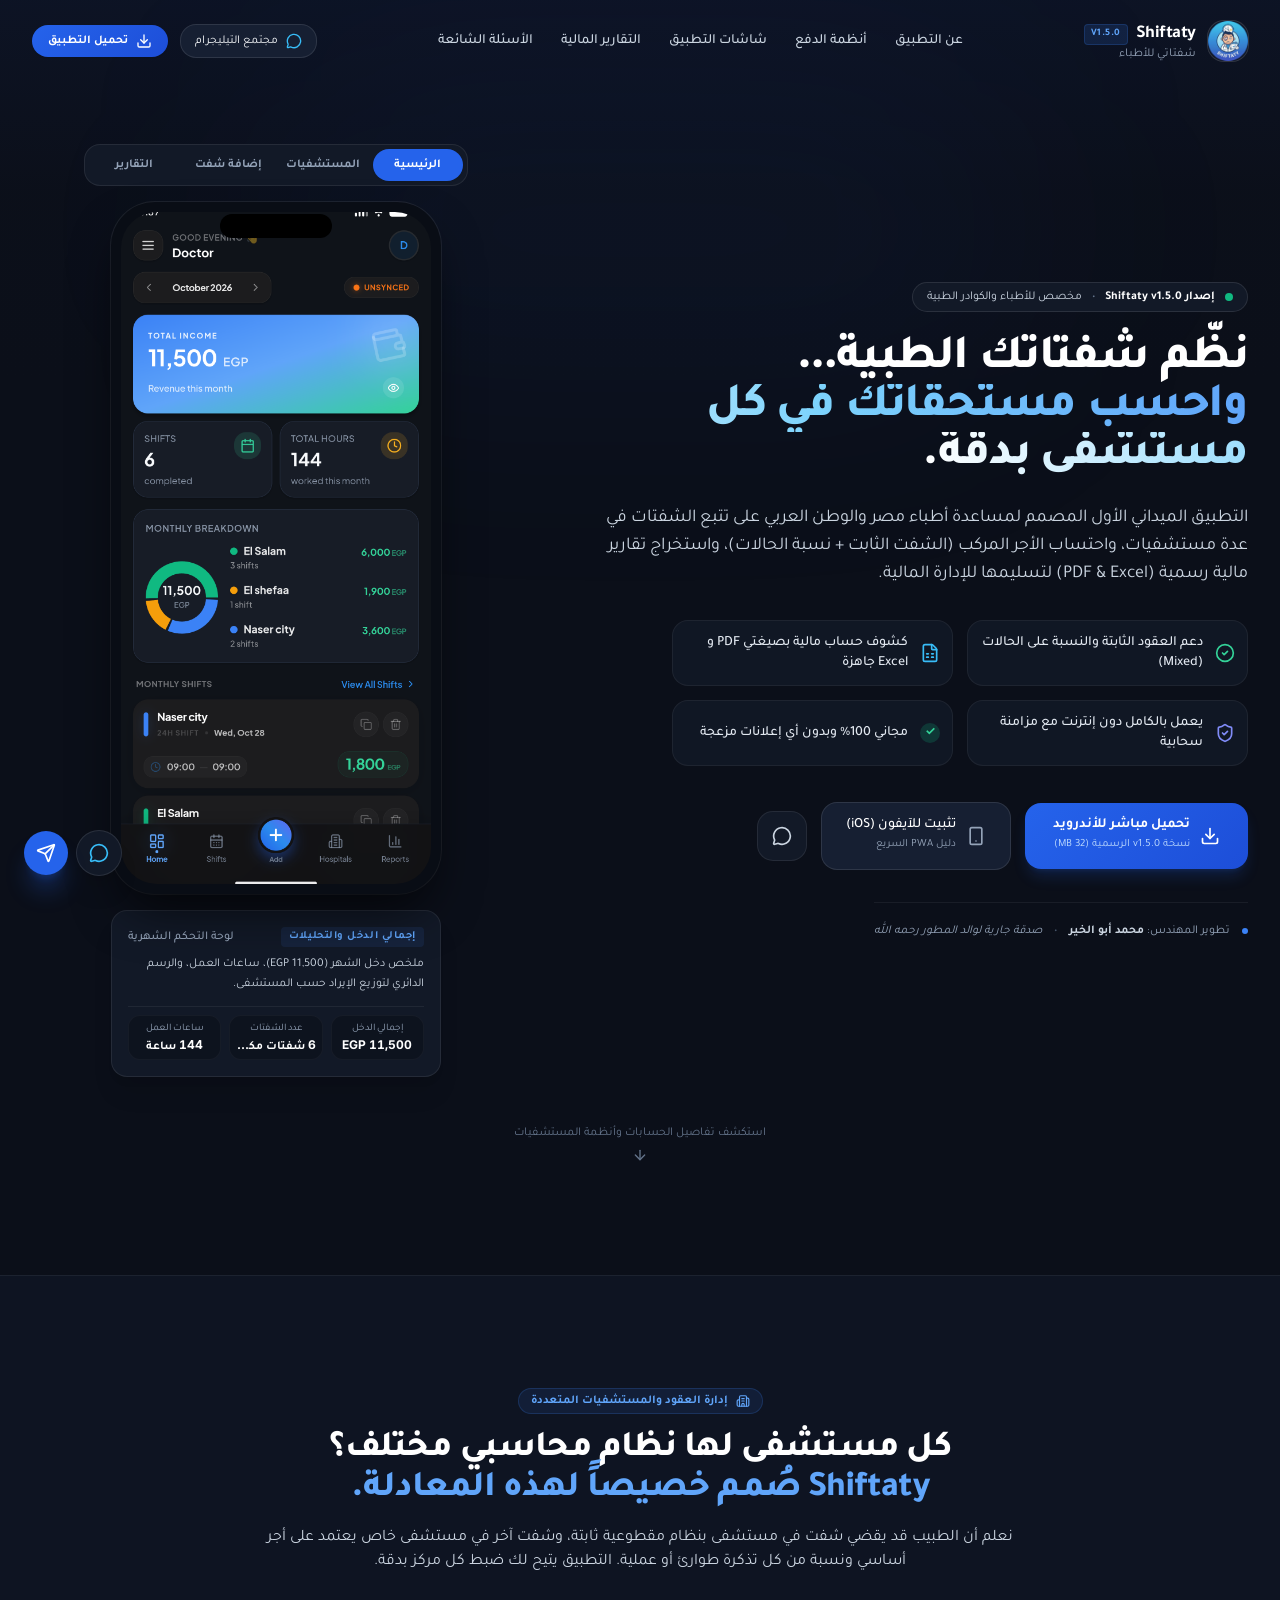
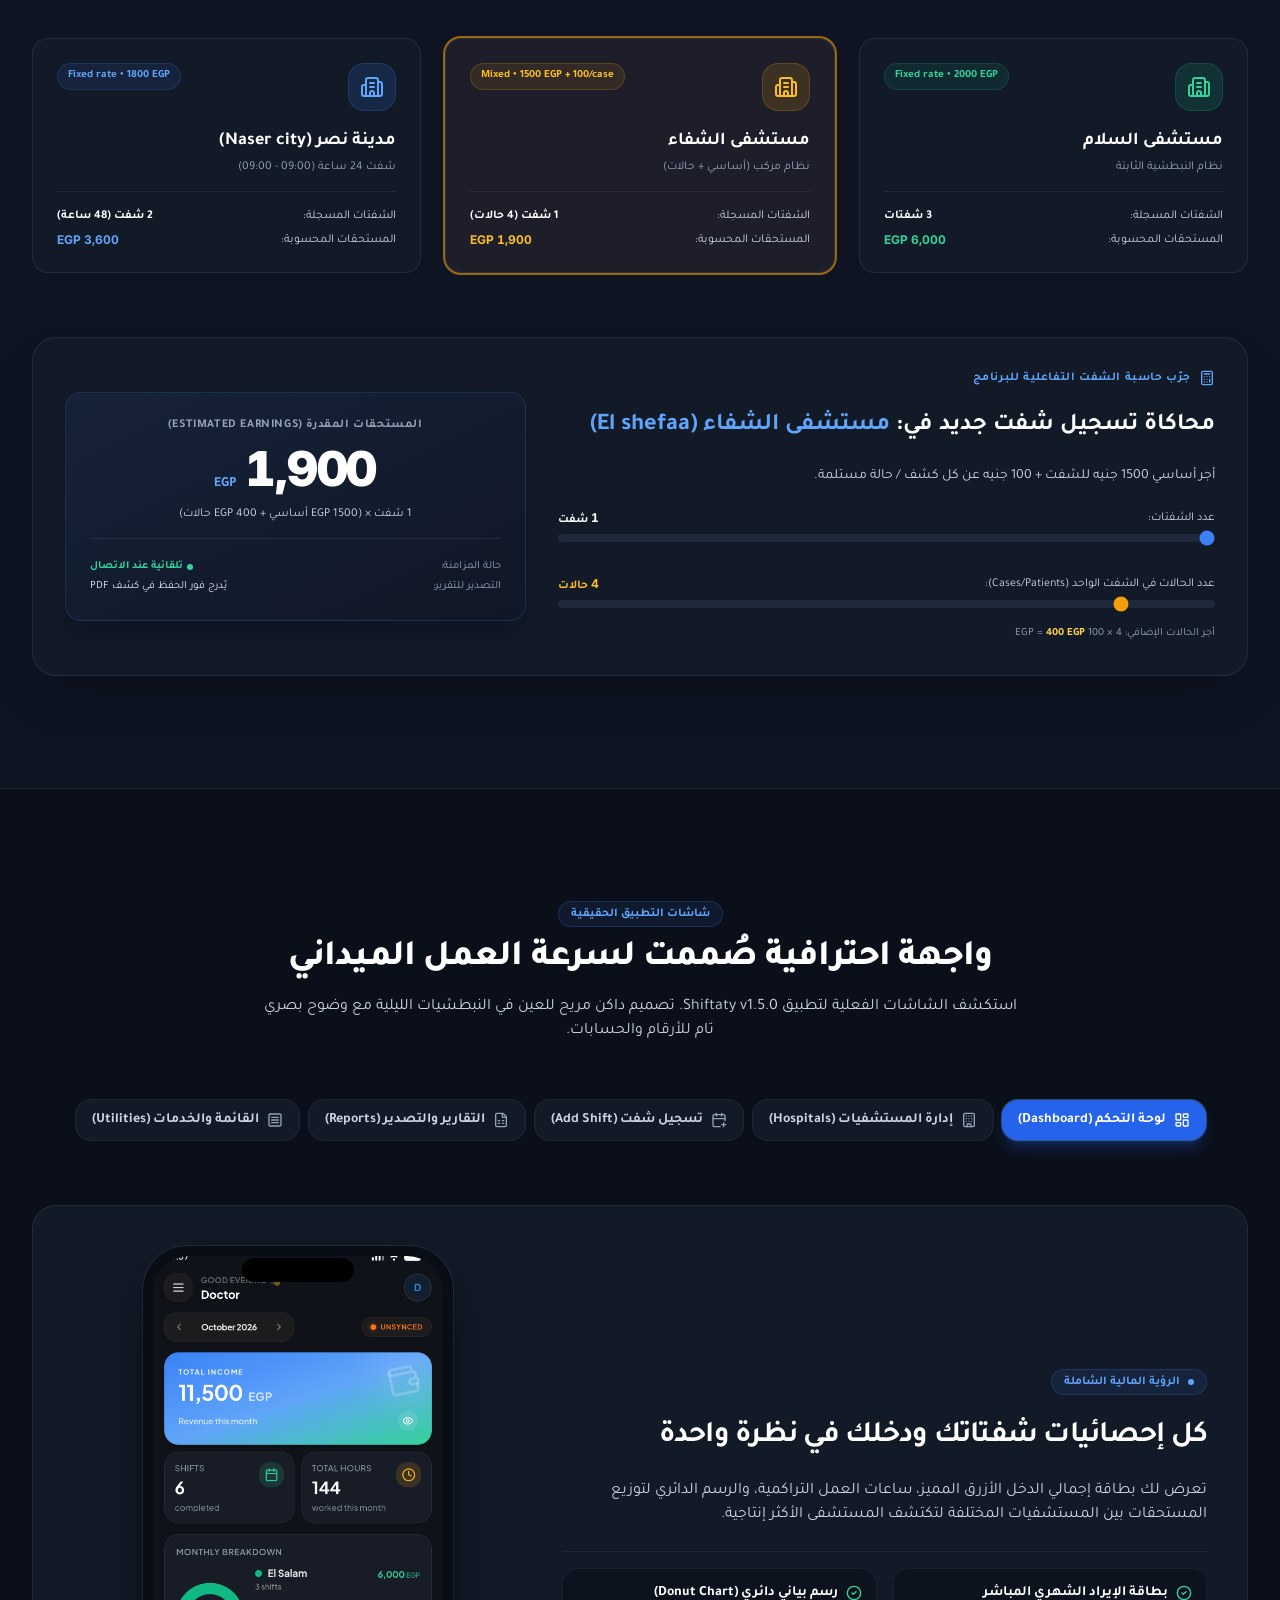
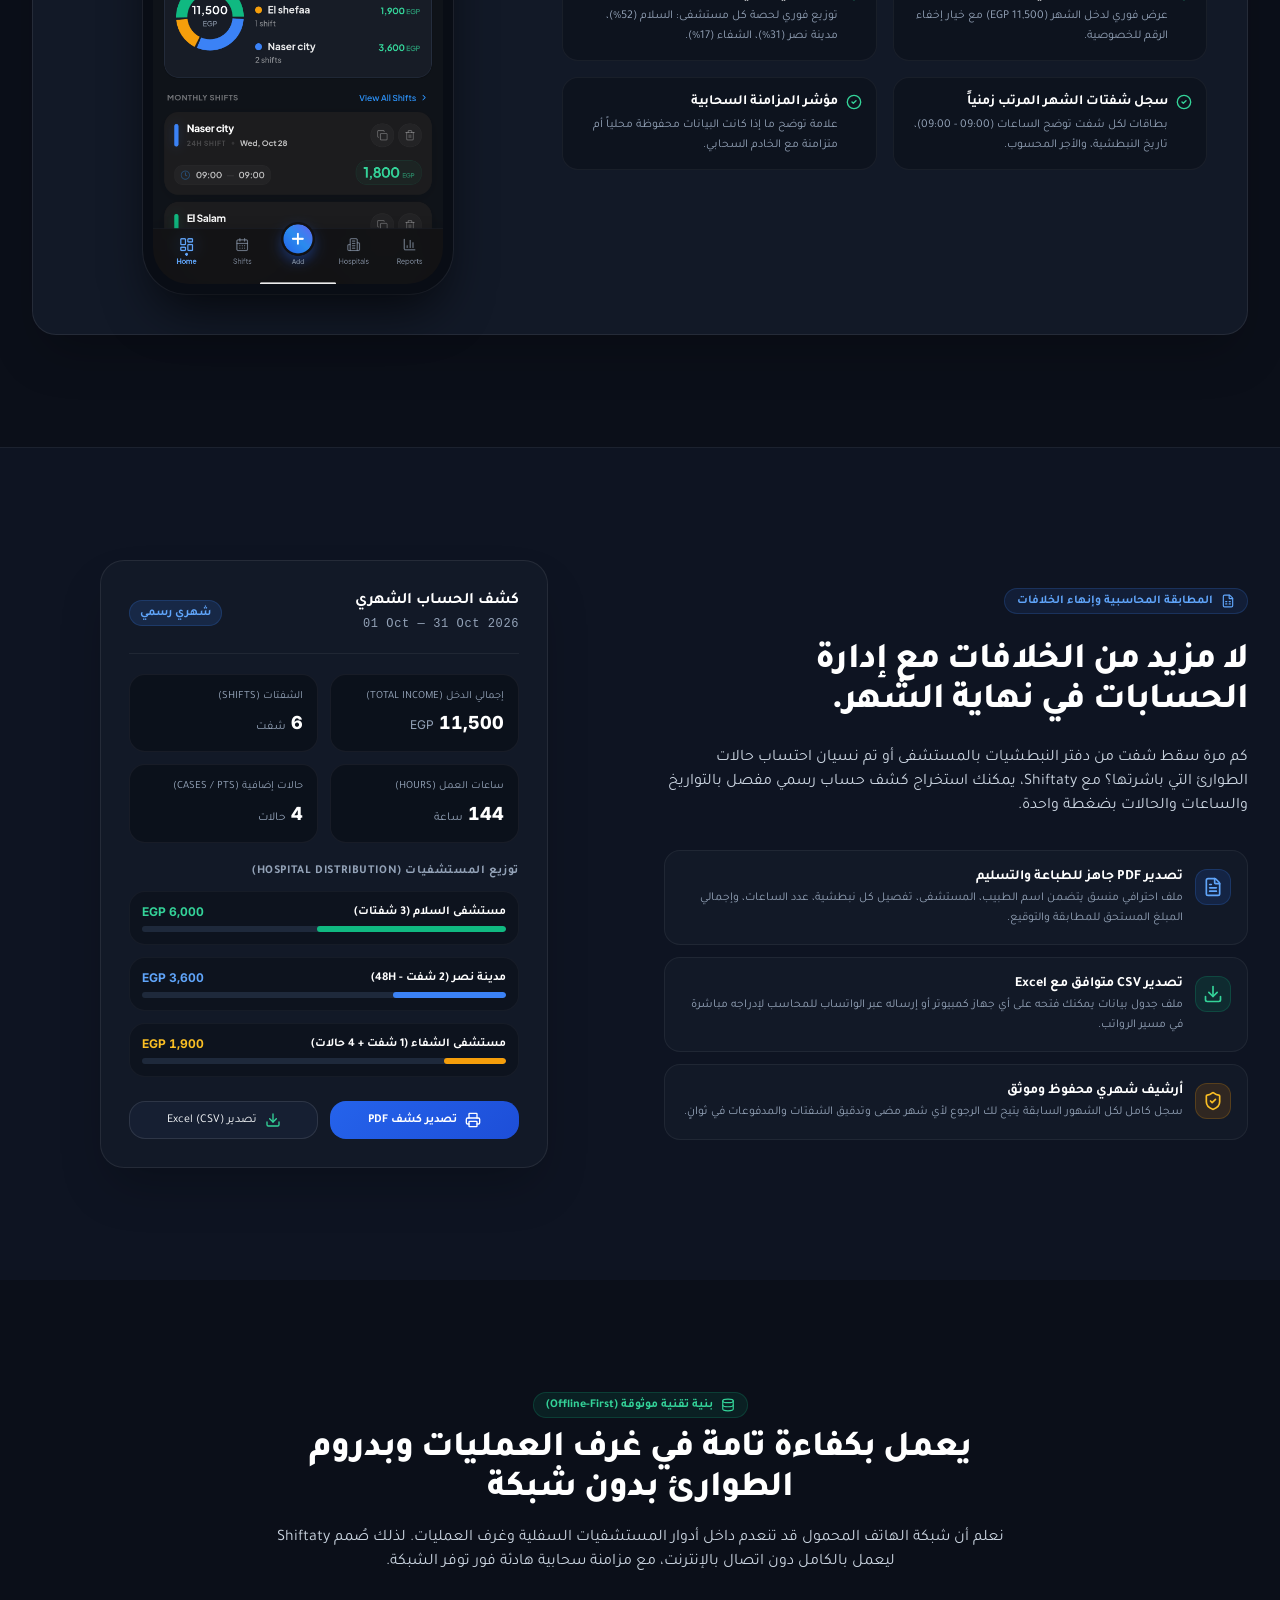
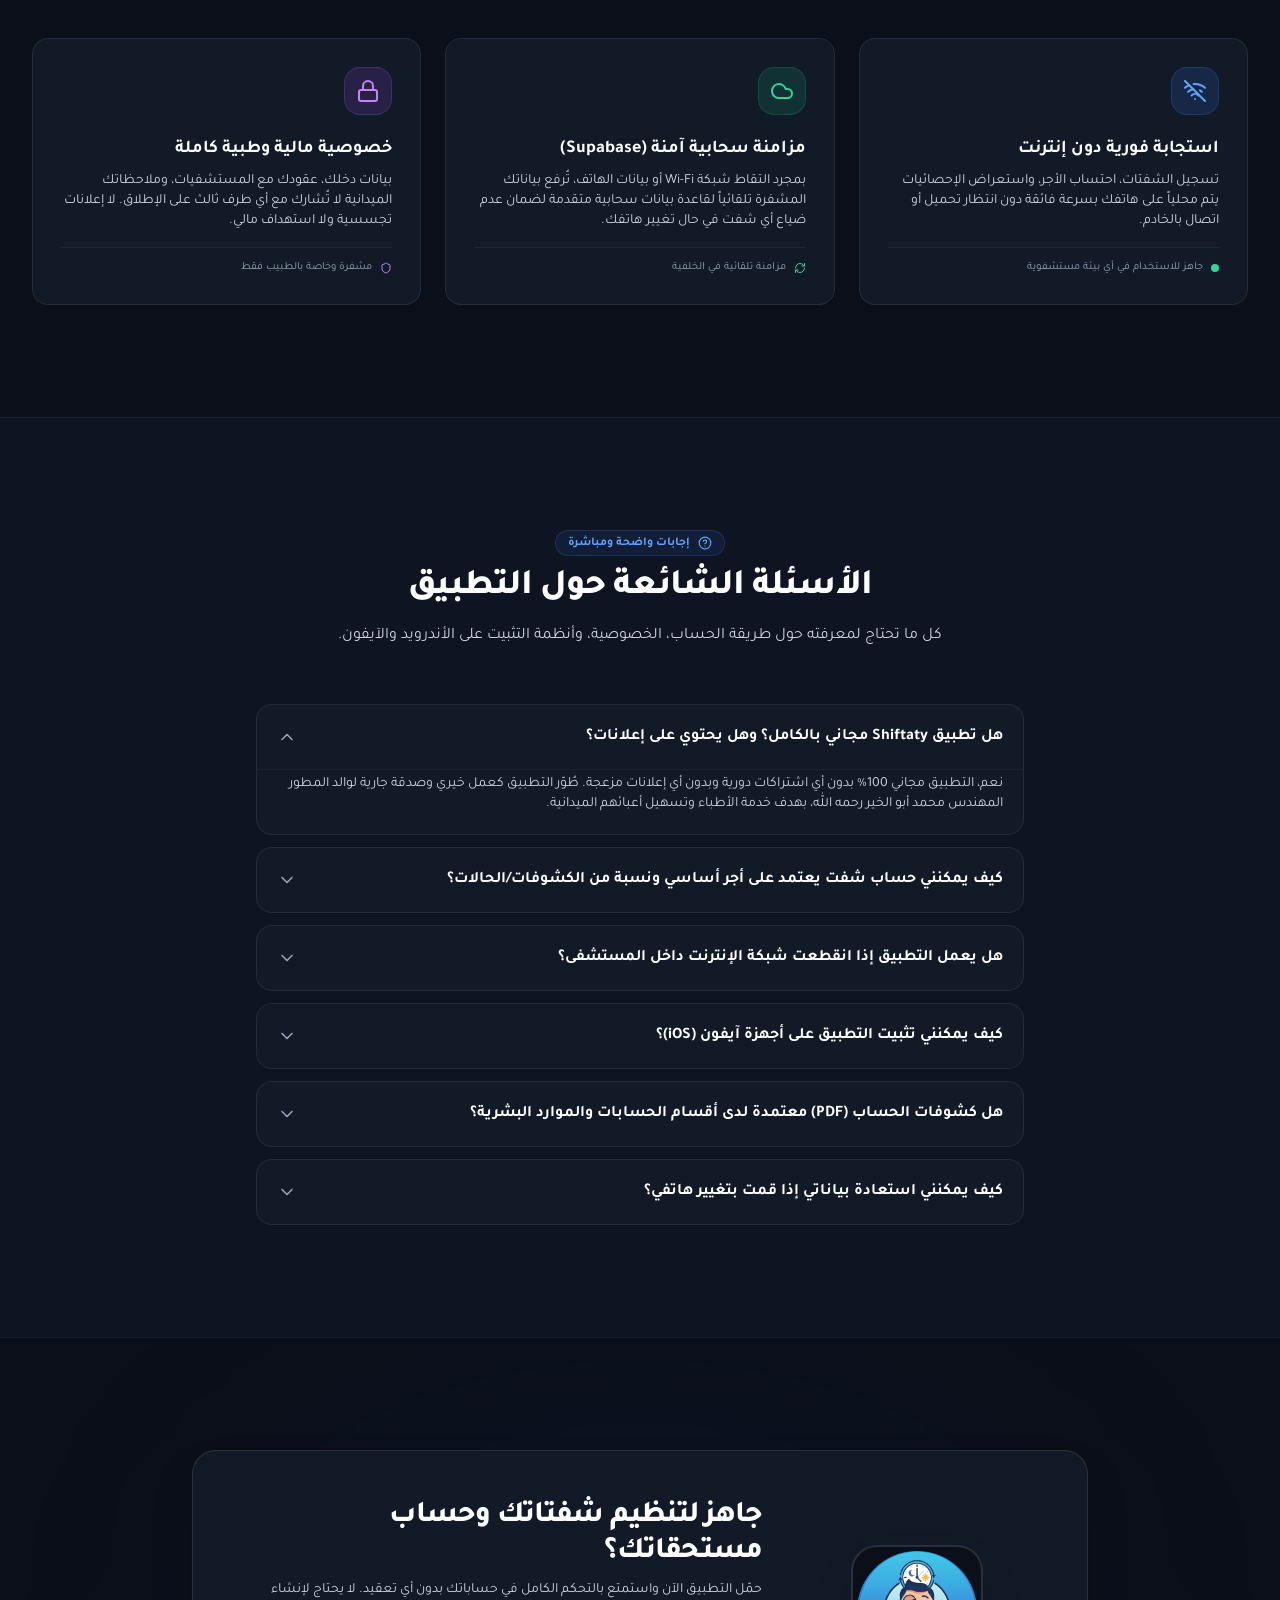
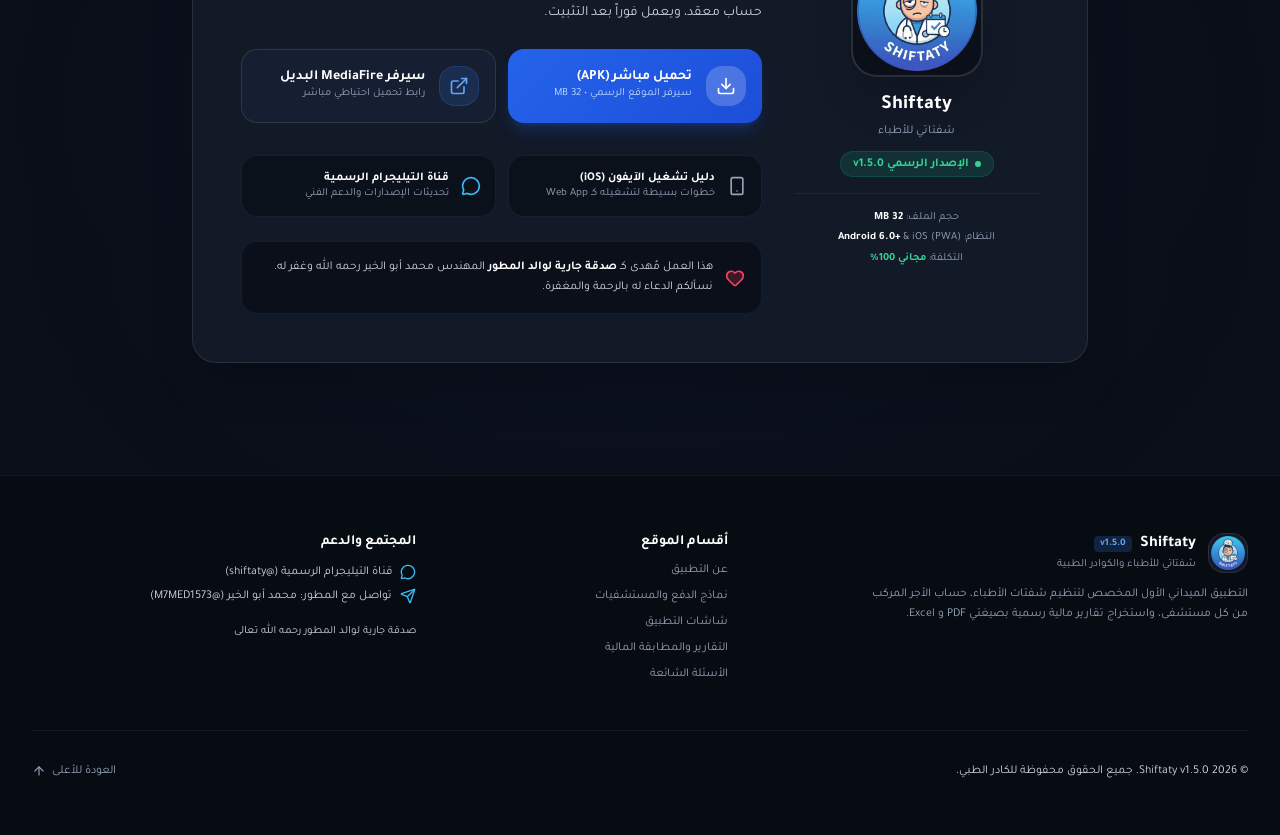
==== commit e7a1e782: "Updates" ====
--- a/index.html
+++ b/index.html
@@ -1,41 +1,46 @@
 <!doctype html>
-<html lang="en" class="scroll-smooth">
+<html lang="ar" dir="rtl" class="scroll-smooth">
 
 <head>
   <meta charset="UTF-8" />
   <meta name="viewport" content="width=device-width, initial-scale=1.0" />
 
   <!-- Primary Meta Tags -->
-  <title>Shiftaty | شفتاتي - نظّم شفتاتك بذكاء</title>
-  <meta name="title" content="Shiftaty | شفتاتي - نظّم شفتاتك بذكاء" />
+  <title>Shiftaty | شفتاتي - تطبيق تنظيم شفتات الأطباء وحساب المستحقات</title>
+  <meta name="title" content="Shiftaty | شفتاتي - تطبيق تنظيم شفتات الأطباء وحساب المستحقات" />
   <meta name="description"
-    content="تطبيق شفتاتي يساعدك في تنظيم شفتات عملك، حساب الدخل بدقة، ومتابعة إحصائياتك الشهرية بكل سهولة. حمّل التطبيق الآن!" />
-  <meta name="keywords" content="شفتات, حساب الراتب, تنظيم الوقت, ورديات العمل, Shiftaty, تطبيق شفتاتي, إدارة الوقت" />
-  <meta name="author" content="Shiftaty" />
-  <meta name="theme-color" content="#3B82F6" />
+    content="التطبيق المتخصص للأطباء والكوادر الطبية لتسجيل الشفتات، احتساب الدخل المركب لكل مستشفى، واستخراج تقارير مالية رسمية (PDF & Excel). نسخة v1.5.0 متاحة للتحميل الآن." />
+  <meta name="keywords" content="شفتاتي, Shiftaty, شفتات الأطباء, حساب نبطشيات, تنظيم شفتات, أطباء مصر, تقارير شفتات, حساب دخل المستشفيات" />
+  <meta name="author" content="Mohamed Abo Elkhier" />
+  <meta name="theme-color" content="#0B0F19" />
 
-  <!-- Open Graph / Facebook / WhatsApp -->
+  <!-- Google Fonts -->
+  <link rel="preconnect" href="https://fonts.googleapis.com">
+  <link rel="preconnect" href="https://fonts.gstatic.com" crossorigin>
+  <link href="https://fonts.googleapis.com/css2?family=Inter:wght@400;500;600;700;800&family=Tajawal:wght@400;500;700;800;900&display=swap" rel="stylesheet">
+
+  <!-- Open Graph / WhatsApp / Facebook -->
   <meta property="og:type" content="website" />
   <meta property="og:url" content="https://shiftaty.work.gd/" />
-  <meta property="og:title" content="Shiftaty | شفتاتي - نظّم شفتاتك بذكاء" />
+  <meta property="og:title" content="Shiftaty | شفتاتي - تنظيم شفتات الأطباء وحساب الدخل" />
   <meta property="og:description"
-    content="تطبيق شفتاتي يساعدك في تنظيم شفتات عملك، حساب الدخل بدقة، ومتابعة إحصائياتك الشهرية بكل سهولة." />
+    content="سجّل شفتاتك بدقة، احسب دخلك المركب من كل مستشفى، واستخرج تقاريرك المالية بضغطة زر. متاح مجاناً برابط تحميل مباشر v1.5.0." />
   <meta property="og:image" content="./logo.png" />
 
   <!-- Twitter -->
   <meta property="twitter:card" content="summary_large_image" />
   <meta property="twitter:url" content="https://shiftaty.work.gd/" />
-  <meta property="twitter:title" content="Shiftaty | شفتاتي - نظّم شفتاتك بذكاء" />
+  <meta property="twitter:title" content="Shiftaty | شفتاتي - تنظيم شفتات الأطباء" />
   <meta property="twitter:description"
-    content="تطبيق شفتاتي يساعدك في تنظيم شفتات عملك، حساب الدخل بدقة، ومتابعة إحصائياتك الشهرية بكل سهولة." />
+    content="تطبيق شفتاتي يساعد الأطباء على تنظيم الشفتات وحساب الدخل بدقة مع تقارير PDF جاهزة." />
   <meta property="twitter:image" content="/logo.png" />
 
   <link rel="icon" type="image/png" href="./logo.png" />
-  <script type="module" crossorigin src="./assets/index-V9-_wMqp.js"></script>
-  <link rel="stylesheet" crossorigin href="./assets/index-NeYj-Zd_.css">
+  <script type="module" crossorigin src="./assets/index-gmmVjTjy.js"></script>
+  <link rel="stylesheet" crossorigin href="./assets/index-ChbNbZZB.css">
 </head>
 
-<body>
+<body class="bg-[#0B0F19] text-slate-100 font-sans antialiased selection:bg-blue-600/30 selection:text-white">
   <div id="root"></div>
 </body>
 
--- a/assets/index-ChbNbZZB.css
+++ b/assets/index-ChbNbZZB.css
@@ -0,0 +1 @@
+@import"https://fonts.googleapis.com/css2?family=Inter:wght@400;500;600;700;800&family=Tajawal:wght@400;500;700;800;900&display=swap";*,:before,:after{--tw-border-spacing-x: 0;--tw-border-spacing-y: 0;--tw-translate-x: 0;--tw-translate-y: 0;--tw-rotate: 0;--tw-skew-x: 0;--tw-skew-y: 0;--tw-scale-x: 1;--tw-scale-y: 1;--tw-pan-x: ;--tw-pan-y: ;--tw-pinch-zoom: ;--tw-scroll-snap-strictness: proximity;--tw-gradient-from-position: ;--tw-gradient-via-position: ;--tw-gradient-to-position: ;--tw-ordinal: ;--tw-slashed-zero: ;--tw-numeric-figure: ;--tw-numeric-spacing: ;--tw-numeric-fraction: ;--tw-ring-inset: ;--tw-ring-offset-width: 0px;--tw-ring-offset-color: #fff;--tw-ring-color: rgb(59 130 246 / .5);--tw-ring-offset-shadow: 0 0 #0000;--tw-ring-shadow: 0 0 #0000;--tw-shadow: 0 0 #0000;--tw-shadow-colored: 0 0 #0000;--tw-blur: ;--tw-brightness: ;--tw-contrast: ;--tw-grayscale: ;--tw-hue-rotate: ;--tw-invert: ;--tw-saturate: ;--tw-sepia: ;--tw-drop-shadow: ;--tw-backdrop-blur: ;--tw-backdrop-brightness: ;--tw-backdrop-contrast: ;--tw-backdrop-grayscale: ;--tw-backdrop-hue-rotate: ;--tw-backdrop-invert: ;--tw-backdrop-opacity: ;--tw-backdrop-saturate: ;--tw-backdrop-sepia: ;--tw-contain-size: ;--tw-contain-layout: ;--tw-contain-paint: ;--tw-contain-style: }::backdrop{--tw-border-spacing-x: 0;--tw-border-spacing-y: 0;--tw-translate-x: 0;--tw-translate-y: 0;--tw-rotate: 0;--tw-skew-x: 0;--tw-skew-y: 0;--tw-scale-x: 1;--tw-scale-y: 1;--tw-pan-x: ;--tw-pan-y: ;--tw-pinch-zoom: ;--tw-scroll-snap-strictness: proximity;--tw-gradient-from-position: ;--tw-gradient-via-position: ;--tw-gradient-to-position: ;--tw-ordinal: ;--tw-slashed-zero: ;--tw-numeric-figure: ;--tw-numeric-spacing: ;--tw-numeric-fraction: ;--tw-ring-inset: ;--tw-ring-offset-width: 0px;--tw-ring-offset-color: #fff;--tw-ring-color: rgb(59 130 246 / .5);--tw-ring-offset-shadow: 0 0 #0000;--tw-ring-shadow: 0 0 #0000;--tw-shadow: 0 0 #0000;--tw-shadow-colored: 0 0 #0000;--tw-blur: ;--tw-brightness: ;--tw-contrast: ;--tw-grayscale: ;--tw-hue-rotate: ;--tw-invert: ;--tw-saturate: ;--tw-sepia: ;--tw-drop-shadow: ;--tw-backdrop-blur: ;--tw-backdrop-brightness: ;--tw-backdrop-contrast: ;--tw-backdrop-grayscale: ;--tw-backdrop-hue-rotate: ;--tw-backdrop-invert: ;--tw-backdrop-opacity: ;--tw-backdrop-saturate: ;--tw-backdrop-sepia: ;--tw-contain-size: ;--tw-contain-layout: ;--tw-contain-paint: ;--tw-contain-style: }*,:before,:after{box-sizing:border-box;border-width:0;border-style:solid;border-color:#e5e7eb}:before,:after{--tw-content: ""}html,:host{line-height:1.5;-webkit-text-size-adjust:100%;-moz-tab-size:4;-o-tab-size:4;tab-size:4;font-family:Tajawal,Noto Sans Arabic,Inter,sans-serif;font-feature-settings:normal;font-variation-settings:normal;-webkit-tap-highlight-color:transparent}body{margin:0;line-height:inherit}hr{height:0;color:inherit;border-top-width:1px}abbr:where([title]){-webkit-text-decoration:underline dotted;text-decoration:underline dotted}h1,h2,h3,h4,h5,h6{font-size:inherit;font-weight:inherit}a{color:inherit;text-decoration:inherit}b,strong{font-weight:bolder}code,kbd,samp,pre{font-family:JetBrains Mono,Menlo,monospace;font-feature-settings:normal;font-variation-settings:normal;font-size:1em}small{font-size:80%}sub,sup{font-size:75%;line-height:0;position:relative;vertical-align:baseline}sub{bottom:-.25em}sup{top:-.5em}table{text-indent:0;border-color:inherit;border-collapse:collapse}button,input,optgroup,select,textarea{font-family:inherit;font-feature-settings:inherit;font-variation-settings:inherit;font-size:100%;font-weight:inherit;line-height:inherit;letter-spacing:inherit;color:inherit;margin:0;padding:0}button,select{text-transform:none}button,input:where([type=button]),input:where([type=reset]),input:where([type=submit]){-webkit-appearance:button;background-color:transparent;background-image:none}:-moz-focusring{outline:auto}:-moz-ui-invalid{box-shadow:none}progress{vertical-align:baseline}::-webkit-inner-spin-button,::-webkit-outer-spin-button{height:auto}[type=search]{-webkit-appearance:textfield;outline-offset:-2px}::-webkit-search-decoration{-webkit-appearance:none}::-webkit-file-upload-button{-webkit-appearance:button;font:inherit}summary{display:list-item}blockquote,dl,dd,h1,h2,h3,h4,h5,h6,hr,figure,p,pre{margin:0}fieldset{margin:0;padding:0}legend{padding:0}ol,ul,menu{list-style:none;margin:0;padding:0}dialog{padding:0}textarea{resize:vertical}input::-moz-placeholder,textarea::-moz-placeholder{opacity:1;color:#9ca3af}input::placeholder,textarea::placeholder{opacity:1;color:#9ca3af}button,[role=button]{cursor:pointer}:disabled{cursor:default}img,svg,video,canvas,audio,iframe,embed,object{display:block;vertical-align:middle}img,video{max-width:100%;height:auto}[hidden]:where(:not([hidden=until-found])){display:none}:root{--background: 222 47% 7%;--foreground: 210 40% 98%;--card: 222 40% 11%;--card-foreground: 210 40% 98%;--popover: 222 40% 11%;--popover-foreground: 210 40% 98%;--primary: 217 91% 60%;--primary-foreground: 0 0% 100%;--secondary: 222 30% 16%;--secondary-foreground: 210 40% 98%;--muted: 222 30% 16%;--muted-foreground: 215 20% 65%;--accent: 160 84% 39%;--accent-foreground: 0 0% 100%;--destructive: 0 84% 60%;--destructive-foreground: 0 0% 100%;--border: 222 25% 18%;--input: 222 25% 18%;--ring: 217 91% 60%;--radius: .75rem}*{border-color:hsl(var(--border))}html{scroll-behavior:smooth;direction:rtl}body{--tw-bg-opacity: 1;background-color:rgb(11 15 25 / var(--tw-bg-opacity, 1));font-family:Tajawal,Noto Sans Arabic,Inter,sans-serif;--tw-text-opacity: 1;color:rgb(241 245 249 / var(--tw-text-opacity, 1));-webkit-font-smoothing:antialiased;-moz-osx-font-smoothing:grayscale;font-family:Tajawal,Noto Sans Arabic,Inter,sans-serif}.phone-frame{position:relative;border-radius:44px;--tw-bg-opacity: 1;background-color:rgb(9 13 21 / var(--tw-bg-opacity, 1));padding:.625rem;--tw-shadow: 0 25px 50px -12px rgb(0 0 0 / .25);--tw-shadow-colored: 0 25px 50px -12px var(--tw-shadow-color);box-shadow:var(--tw-ring-offset-shadow, 0 0 #0000),var(--tw-ring-shadow, 0 0 #0000),var(--tw-shadow);--tw-ring-offset-shadow: var(--tw-ring-inset) 0 0 0 var(--tw-ring-offset-width) var(--tw-ring-offset-color);--tw-ring-shadow: var(--tw-ring-inset) 0 0 0 calc(1px + var(--tw-ring-offset-width)) var(--tw-ring-color);box-shadow:var(--tw-ring-offset-shadow),var(--tw-ring-shadow),var(--tw-shadow, 0 0 #0000);--tw-ring-color: rgb(255 255 255 / .1);box-shadow:0 25px 50px -12px #000000b3,0 0 0 1px #ffffff14}.phone-screen{position:relative;overflow:hidden;border-radius:36px;--tw-bg-opacity: 1;background-color:rgb(11 15 25 / var(--tw-bg-opacity, 1));aspect-ratio:9/19.5}.phone-island{pointer-events:none;position:absolute;top:.75rem;left:50%;z-index:30;height:1.5rem;width:7rem;--tw-translate-x: -50%;transform:translate(var(--tw-translate-x),var(--tw-translate-y)) rotate(var(--tw-rotate)) skew(var(--tw-skew-x)) skewY(var(--tw-skew-y)) scaleX(var(--tw-scale-x)) scaleY(var(--tw-scale-y));border-radius:9999px;--tw-bg-opacity: 1;background-color:rgb(0 0 0 / var(--tw-bg-opacity, 1))}.shift-card{border-radius:1rem;border-width:1px;border-color:#ffffff14;--tw-bg-opacity: 1;background-color:rgb(18 25 39 / var(--tw-bg-opacity, 1));transition-property:all;transition-timing-function:cubic-bezier(.4,0,.2,1);transition-duration:.2s;animation-duration:.2s}.shift-card:hover{border-color:#ffffff24;--tw-bg-opacity: 1;background-color:rgb(21 30 46 / var(--tw-bg-opacity, 1))}.arabic-text{font-family:Tajawal,Noto Sans Arabic,sans-serif}.numeric-text{font-family:Inter,Tajawal,sans-serif;font-feature-settings:"tnum" on,"lnum" on}.section-container{margin-left:auto;margin-right:auto;max-width:80rem;padding-left:1rem;padding-right:1rem}@media(min-width:640px){.section-container{padding-left:1.5rem;padding-right:1.5rem}}@media(min-width:1024px){.section-container{padding-left:2rem;padding-right:2rem}}.sr-only{position:absolute;width:1px;height:1px;padding:0;margin:-1px;overflow:hidden;clip:rect(0,0,0,0);white-space:nowrap;border-width:0}.pointer-events-none{pointer-events:none}.pointer-events-auto{pointer-events:auto}.visible{visibility:visible}.invisible{visibility:hidden}.fixed{position:fixed}.absolute{position:absolute}.relative{position:relative}.inset-0{inset:0}.inset-x-0{left:0;right:0}.inset-y-0{top:0;bottom:0}.-bottom-12{bottom:-3rem}.-bottom-2{bottom:-.5rem}.-bottom-8{bottom:-2rem}.-left-12{left:-3rem}.-left-3{left:-.75rem}.-left-8{left:-2rem}.-right-12{right:-3rem}.-right-2{right:-.5rem}.-right-4{right:-1rem}.-right-8{right:-2rem}.-top-12{top:-3rem}.-top-3{top:-.75rem}.-top-4{top:-1rem}.bottom-0{bottom:0}.bottom-1\/3{bottom:33.333333%}.bottom-6{bottom:1.5rem}.bottom-\[15\%\]{bottom:15%}.bottom-\[20\%\]{bottom:20%}.bottom-\[25\%\]{bottom:25%}.left-0{left:0}.left-1\/2{left:50%}.left-1\/4{left:25%}.left-2{left:.5rem}.left-6{left:1.5rem}.left-\[10\%\]{left:10%}.left-\[20\%\]{left:20%}.left-\[5\%\]{left:5%}.left-\[50\%\]{left:50%}.left-\[60\%\]{left:60%}.left-\[8\%\]{left:8%}.right-0{right:0}.right-1{right:.25rem}.right-1\/4{right:25%}.right-2{right:.5rem}.right-3{right:.75rem}.right-4{right:1rem}.right-6{right:1.5rem}.right-\[10\%\]{right:10%}.right-\[15\%\]{right:15%}.right-\[8\%\]{right:8%}.top-0{top:0}.top-1{top:.25rem}.top-1\.5{top:.375rem}.top-1\/2{top:50%}.top-1\/3{top:33.333333%}.top-1\/4{top:25%}.top-16{top:4rem}.top-2\.5{top:.625rem}.top-20{top:5rem}.top-3{top:.75rem}.top-3\.5{top:.875rem}.top-4{top:1rem}.top-6{top:1.5rem}.top-\[10\%\]{top:10%}.top-\[15\%\]{top:15%}.top-\[1px\]{top:1px}.top-\[20\%\]{top:20%}.top-\[25\%\]{top:25%}.top-\[30\%\]{top:30%}.top-\[50\%\]{top:50%}.top-\[60\%\]{top:60%}.top-full{top:100%}.isolate{isolation:isolate}.-z-10{z-index:-10}.z-10{z-index:10}.z-20{z-index:20}.z-40{z-index:40}.z-50{z-index:50}.z-\[100\]{z-index:100}.z-\[1\]{z-index:1}.order-first{order:-9999}.order-last{order:9999}.col-start-2{grid-column-start:2}.row-span-2{grid-row:span 2 / span 2}.row-start-1{grid-row-start:1}.\!m-0{margin:0!important}.-mx-1{margin-left:-.25rem;margin-right:-.25rem}.-my-2{margin-top:-.5rem;margin-bottom:-.5rem}.mx-2{margin-left:.5rem;margin-right:.5rem}.mx-3\.5{margin-left:.875rem;margin-right:.875rem}.mx-auto{margin-left:auto;margin-right:auto}.my-0{margin-top:0;margin-bottom:0}.my-0\.5{margin-top:.125rem;margin-bottom:.125rem}.my-1{margin-top:.25rem;margin-bottom:.25rem}.my-3{margin-top:.75rem;margin-bottom:.75rem}.-ml-4{margin-left:-1rem}.-mr-16{margin-right:-4rem}.-mt-0\.5{margin-top:-.125rem}.-mt-16{margin-top:-4rem}.-mt-4{margin-top:-1rem}.mb-0\.5{margin-bottom:.125rem}.mb-1{margin-bottom:.25rem}.mb-1\.5{margin-bottom:.375rem}.mb-10{margin-bottom:2.5rem}.mb-12{margin-bottom:3rem}.mb-14{margin-bottom:3.5rem}.mb-16{margin-bottom:4rem}.mb-2{margin-bottom:.5rem}.mb-3{margin-bottom:.75rem}.mb-4{margin-bottom:1rem}.mb-5{margin-bottom:1.25rem}.mb-6{margin-bottom:1.5rem}.mb-8{margin-bottom:2rem}.mb-9{margin-bottom:2.25rem}.ml-1{margin-left:.25rem}.ml-4{margin-left:1rem}.ml-auto{margin-left:auto}.mt-0\.5{margin-top:.125rem}.mt-1{margin-top:.25rem}.mt-1\.5{margin-top:.375rem}.mt-10{margin-top:2.5rem}.mt-12{margin-top:3rem}.mt-16{margin-top:4rem}.mt-2{margin-top:.5rem}.mt-4{margin-top:1rem}.mt-6{margin-top:1.5rem}.mt-8{margin-top:2rem}.mt-auto{margin-top:auto}.line-clamp-1{overflow:hidden;display:-webkit-box;-webkit-box-orient:vertical;-webkit-line-clamp:1}.line-clamp-2{overflow:hidden;display:-webkit-box;-webkit-box-orient:vertical;-webkit-line-clamp:2}.block{display:block}.inline-block{display:inline-block}.flex{display:flex}.inline-flex{display:inline-flex}.table{display:table}.table-caption{display:table-caption}.table-cell{display:table-cell}.table-row{display:table-row}.grid{display:grid}.hidden{display:none}.aspect-square{aspect-ratio:1 / 1}.aspect-video{aspect-ratio:16 / 9}.size-10{width:2.5rem;height:2.5rem}.size-2{width:.5rem;height:.5rem}.size-2\.5{width:.625rem;height:.625rem}.size-3{width:.75rem;height:.75rem}.size-3\.5{width:.875rem;height:.875rem}.size-4{width:1rem;height:1rem}.size-6{width:1.5rem;height:1.5rem}.size-7{width:1.75rem;height:1.75rem}.size-8{width:2rem;height:2rem}.size-9{width:2.25rem;height:2.25rem}.size-auto{width:auto;height:auto}.size-full{width:100%;height:100%}.h-0\.5{height:.125rem}.h-1\.5{height:.375rem}.h-10{height:2.5rem}.h-12{height:3rem}.h-14{height:3.5rem}.h-16{height:4rem}.h-2{height:.5rem}.h-2\.5{height:.625rem}.h-20{height:5rem}.h-24{height:6rem}.h-28{height:7rem}.h-3{height:.75rem}.h-3\.5{height:.875rem}.h-32{height:8rem}.h-4{height:1rem}.h-40{height:10rem}.h-5{height:1.25rem}.h-6{height:1.5rem}.h-7{height:1.75rem}.h-8{height:2rem}.h-9{height:2.25rem}.h-96{height:24rem}.h-\[1\.15rem\]{height:1.15rem}.h-\[300px\]{height:300px}.h-\[350px\]{height:350px}.h-\[calc\(100\%-1px\)\]{height:calc(100% - 1px)}.h-\[var\(--radix-navigation-menu-viewport-height\)\]{height:var(--radix-navigation-menu-viewport-height)}.h-\[var\(--radix-select-trigger-height\)\]{height:var(--radix-select-trigger-height)}.h-auto{height:auto}.h-full{height:100%}.h-px{height:1px}.h-svh{height:100svh}.max-h-\[300px\]{max-height:300px}.max-h-screen{max-height:100vh}.min-h-0{min-height:0px}.min-h-16{min-height:4rem}.min-h-4{min-height:1rem}.min-h-screen{min-height:100vh}.min-h-svh{min-height:100svh}.w-0{width:0px}.w-1{width:.25rem}.w-1\.5{width:.375rem}.w-1\/2{width:50%}.w-10{width:2.5rem}.w-12{width:3rem}.w-14{width:3.5rem}.w-16{width:4rem}.w-2{width:.5rem}.w-2\.5{width:.625rem}.w-20{width:5rem}.w-24{width:6rem}.w-28{width:7rem}.w-3{width:.75rem}.w-3\.5{width:.875rem}.w-3\/4{width:75%}.w-32{width:8rem}.w-4{width:1rem}.w-40{width:10rem}.w-5{width:1.25rem}.w-6{width:1.5rem}.w-64{width:16rem}.w-7{width:1.75rem}.w-72{width:18rem}.w-8{width:2rem}.w-9{width:2.25rem}.w-96{width:24rem}.w-\[100px\]{width:100px}.w-\[260px\]{width:260px}.w-\[280px\]{width:280px}.w-\[300px\]{width:300px}.w-\[700px\]{width:700px}.w-\[80\%\]{width:80%}.w-\[800px\]{width:800px}.w-auto{width:auto}.w-fit{width:-moz-fit-content;width:fit-content}.w-full{width:100%}.w-max{width:-moz-max-content;width:max-content}.w-px{width:1px}.min-w-0{min-width:0px}.min-w-10{min-width:2.5rem}.min-w-5{min-width:1.25rem}.min-w-8{min-width:2rem}.min-w-9{min-width:2.25rem}.min-w-\[12rem\]{min-width:12rem}.min-w-\[8rem\]{min-width:8rem}.min-w-\[var\(--radix-select-trigger-width\)\]{min-width:var(--radix-select-trigger-width)}.max-w-2xl{max-width:42rem}.max-w-3xl{max-width:48rem}.max-w-4xl{max-width:56rem}.max-w-7xl{max-width:80rem}.max-w-\[290px\]{max-width:290px}.max-w-\[310px\]{max-width:310px}.max-w-\[calc\(100\%-2rem\)\]{max-width:calc(100% - 2rem)}.max-w-max{max-width:-moz-max-content;max-width:max-content}.max-w-md{max-width:28rem}.max-w-sm{max-width:24rem}.max-w-xl{max-width:36rem}.flex-1{flex:1 1 0%}.flex-shrink-0,.shrink-0{flex-shrink:0}.grow{flex-grow:1}.grow-0{flex-grow:0}.basis-full{flex-basis:100%}.caption-bottom{caption-side:bottom}.border-collapse{border-collapse:collapse}.-translate-x-1\/2{--tw-translate-x: -50%;transform:translate(var(--tw-translate-x),var(--tw-translate-y)) rotate(var(--tw-rotate)) skew(var(--tw-skew-x)) skewY(var(--tw-skew-y)) scaleX(var(--tw-scale-x)) scaleY(var(--tw-scale-y))}.-translate-x-12{--tw-translate-x: -3rem;transform:translate(var(--tw-translate-x),var(--tw-translate-y)) rotate(var(--tw-rotate)) skew(var(--tw-skew-x)) skewY(var(--tw-skew-y)) scaleX(var(--tw-scale-x)) scaleY(var(--tw-scale-y))}.-translate-x-4{--tw-translate-x: -1rem;transform:translate(var(--tw-translate-x),var(--tw-translate-y)) rotate(var(--tw-rotate)) skew(var(--tw-skew-x)) skewY(var(--tw-skew-y)) scaleX(var(--tw-scale-x)) scaleY(var(--tw-scale-y))}.-translate-x-px{--tw-translate-x: -1px;transform:translate(var(--tw-translate-x),var(--tw-translate-y)) rotate(var(--tw-rotate)) skew(var(--tw-skew-x)) skewY(var(--tw-skew-y)) scaleX(var(--tw-scale-x)) scaleY(var(--tw-scale-y))}.-translate-y-1\/2{--tw-translate-y: -50%;transform:translate(var(--tw-translate-x),var(--tw-translate-y)) rotate(var(--tw-rotate)) skew(var(--tw-skew-x)) skewY(var(--tw-skew-y)) scaleX(var(--tw-scale-x)) scaleY(var(--tw-scale-y))}.-translate-y-4{--tw-translate-y: -1rem;transform:translate(var(--tw-translate-x),var(--tw-translate-y)) rotate(var(--tw-rotate)) skew(var(--tw-skew-x)) skewY(var(--tw-skew-y)) scaleX(var(--tw-scale-x)) scaleY(var(--tw-scale-y))}.translate-x-0{--tw-translate-x: 0px;transform:translate(var(--tw-translate-x),var(--tw-translate-y)) rotate(var(--tw-rotate)) skew(var(--tw-skew-x)) skewY(var(--tw-skew-y)) scaleX(var(--tw-scale-x)) scaleY(var(--tw-scale-y))}.translate-x-12{--tw-translate-x: 3rem;transform:translate(var(--tw-translate-x),var(--tw-translate-y)) rotate(var(--tw-rotate)) skew(var(--tw-skew-x)) skewY(var(--tw-skew-y)) scaleX(var(--tw-scale-x)) scaleY(var(--tw-scale-y))}.translate-x-\[-50\%\]{--tw-translate-x: -50%;transform:translate(var(--tw-translate-x),var(--tw-translate-y)) rotate(var(--tw-rotate)) skew(var(--tw-skew-x)) skewY(var(--tw-skew-y)) scaleX(var(--tw-scale-x)) scaleY(var(--tw-scale-y))}.translate-x-px{--tw-translate-x: 1px;transform:translate(var(--tw-translate-x),var(--tw-translate-y)) rotate(var(--tw-rotate)) skew(var(--tw-skew-x)) skewY(var(--tw-skew-y)) scaleX(var(--tw-scale-x)) scaleY(var(--tw-scale-y))}.translate-y-0{--tw-translate-y: 0px;transform:translate(var(--tw-translate-x),var(--tw-translate-y)) rotate(var(--tw-rotate)) skew(var(--tw-skew-x)) skewY(var(--tw-skew-y)) scaleX(var(--tw-scale-x)) scaleY(var(--tw-scale-y))}.translate-y-0\.5{--tw-translate-y: .125rem;transform:translate(var(--tw-translate-x),var(--tw-translate-y)) rotate(var(--tw-rotate)) skew(var(--tw-skew-x)) skewY(var(--tw-skew-y)) scaleX(var(--tw-scale-x)) scaleY(var(--tw-scale-y))}.translate-y-8{--tw-translate-y: 2rem;transform:translate(var(--tw-translate-x),var(--tw-translate-y)) rotate(var(--tw-rotate)) skew(var(--tw-skew-x)) skewY(var(--tw-skew-y)) scaleX(var(--tw-scale-x)) scaleY(var(--tw-scale-y))}.translate-y-\[-50\%\]{--tw-translate-y: -50%;transform:translate(var(--tw-translate-x),var(--tw-translate-y)) rotate(var(--tw-rotate)) skew(var(--tw-skew-x)) skewY(var(--tw-skew-y)) scaleX(var(--tw-scale-x)) scaleY(var(--tw-scale-y))}.translate-y-\[calc\(-50\%_-_2px\)\]{--tw-translate-y: calc(-50% - 2px) ;transform:translate(var(--tw-translate-x),var(--tw-translate-y)) rotate(var(--tw-rotate)) skew(var(--tw-skew-x)) skewY(var(--tw-skew-y)) scaleX(var(--tw-scale-x)) scaleY(var(--tw-scale-y))}.rotate-180{--tw-rotate: 180deg;transform:translate(var(--tw-translate-x),var(--tw-translate-y)) rotate(var(--tw-rotate)) skew(var(--tw-skew-x)) skewY(var(--tw-skew-y)) scaleX(var(--tw-scale-x)) scaleY(var(--tw-scale-y))}.rotate-45{--tw-rotate: 45deg;transform:translate(var(--tw-translate-x),var(--tw-translate-y)) rotate(var(--tw-rotate)) skew(var(--tw-skew-x)) skewY(var(--tw-skew-y)) scaleX(var(--tw-scale-x)) scaleY(var(--tw-scale-y))}.rotate-90{--tw-rotate: 90deg;transform:translate(var(--tw-translate-x),var(--tw-translate-y)) rotate(var(--tw-rotate)) skew(var(--tw-skew-x)) skewY(var(--tw-skew-y)) scaleX(var(--tw-scale-x)) scaleY(var(--tw-scale-y))}.rotate-\[-8deg\]{--tw-rotate: -8deg;transform:translate(var(--tw-translate-x),var(--tw-translate-y)) rotate(var(--tw-rotate)) skew(var(--tw-skew-x)) skewY(var(--tw-skew-y)) scaleX(var(--tw-scale-x)) scaleY(var(--tw-scale-y))}.rotate-\[6deg\]{--tw-rotate: 6deg;transform:translate(var(--tw-translate-x),var(--tw-translate-y)) rotate(var(--tw-rotate)) skew(var(--tw-skew-x)) skewY(var(--tw-skew-y)) scaleX(var(--tw-scale-x)) scaleY(var(--tw-scale-y))}.scale-110{--tw-scale-x: 1.1;--tw-scale-y: 1.1;transform:translate(var(--tw-translate-x),var(--tw-translate-y)) rotate(var(--tw-rotate)) skew(var(--tw-skew-x)) skewY(var(--tw-skew-y)) scaleX(var(--tw-scale-x)) scaleY(var(--tw-scale-y))}.transform{transform:translate(var(--tw-translate-x),var(--tw-translate-y)) rotate(var(--tw-rotate)) skew(var(--tw-skew-x)) skewY(var(--tw-skew-y)) scaleX(var(--tw-scale-x)) scaleY(var(--tw-scale-y))}@keyframes bounce{0%,to{transform:translateY(-25%);animation-timing-function:cubic-bezier(.8,0,1,1)}50%{transform:none;animation-timing-function:cubic-bezier(0,0,.2,1)}}.animate-bounce{animation:bounce 1s infinite}@keyframes pulse{50%{opacity:.5}}.animate-pulse{animation:pulse 2s cubic-bezier(.4,0,.6,1) infinite}@keyframes spin{to{transform:rotate(360deg)}}.animate-spin{animation:spin 1s linear infinite}.cursor-default{cursor:default}.cursor-pointer{cursor:pointer}.cursor-text{cursor:text}.touch-none{touch-action:none}.select-none{-webkit-user-select:none;-moz-user-select:none;user-select:none}.resize-none{resize:none}.scroll-my-1{scroll-margin-top:.25rem;scroll-margin-bottom:.25rem}.scroll-py-1{scroll-padding-top:.25rem;scroll-padding-bottom:.25rem}.list-disc{list-style-type:disc}.list-none{list-style-type:none}.appearance-none{-webkit-appearance:none;-moz-appearance:none;appearance:none}.auto-rows-min{grid-auto-rows:min-content}.grid-cols-1{grid-template-columns:repeat(1,minmax(0,1fr))}.grid-cols-2{grid-template-columns:repeat(2,minmax(0,1fr))}.grid-cols-3{grid-template-columns:repeat(3,minmax(0,1fr))}.grid-cols-4{grid-template-columns:repeat(4,minmax(0,1fr))}.grid-cols-\[0_1fr\]{grid-template-columns:0 1fr}.grid-rows-\[auto_auto\]{grid-template-rows:auto auto}.flex-row{flex-direction:row}.flex-col{flex-direction:column}.flex-col-reverse{flex-direction:column-reverse}.flex-wrap{flex-wrap:wrap}.place-content-center{place-content:center}.items-start{align-items:flex-start}.items-end{align-items:flex-end}.items-center{align-items:center}.items-baseline{align-items:baseline}.items-stretch{align-items:stretch}.justify-start{justify-content:flex-start}.justify-center{justify-content:center}.justify-between{justify-content:space-between}.justify-items-start{justify-items:start}.gap-0\.5{gap:.125rem}.gap-1{gap:.25rem}.gap-1\.5{gap:.375rem}.gap-10{gap:2.5rem}.gap-12{gap:3rem}.gap-2{gap:.5rem}.gap-2\.5{gap:.625rem}.gap-3{gap:.75rem}.gap-3\.5{gap:.875rem}.gap-4{gap:1rem}.gap-6{gap:1.5rem}.gap-7{gap:1.75rem}.gap-8{gap:2rem}.gap-\[--spacing\(var\(--gap\)\)\]{gap:var(--spacing(var(--gap)))}.gap-y-0\.5{row-gap:.125rem}.space-x-2>:not([hidden])~:not([hidden]){--tw-space-x-reverse: 0;margin-right:calc(.5rem * var(--tw-space-x-reverse));margin-left:calc(.5rem * calc(1 - var(--tw-space-x-reverse)))}.space-y-1>:not([hidden])~:not([hidden]){--tw-space-y-reverse: 0;margin-top:calc(.25rem * calc(1 - var(--tw-space-y-reverse)));margin-bottom:calc(.25rem * var(--tw-space-y-reverse))}.space-y-2>:not([hidden])~:not([hidden]){--tw-space-y-reverse: 0;margin-top:calc(.5rem * calc(1 - var(--tw-space-y-reverse)));margin-bottom:calc(.5rem * var(--tw-space-y-reverse))}.space-y-2\.5>:not([hidden])~:not([hidden]){--tw-space-y-reverse: 0;margin-top:calc(.625rem * calc(1 - var(--tw-space-y-reverse)));margin-bottom:calc(.625rem * var(--tw-space-y-reverse))}.space-y-3>:not([hidden])~:not([hidden]){--tw-space-y-reverse: 0;margin-top:calc(.75rem * calc(1 - var(--tw-space-y-reverse)));margin-bottom:calc(.75rem * var(--tw-space-y-reverse))}.space-y-4>:not([hidden])~:not([hidden]){--tw-space-y-reverse: 0;margin-top:calc(1rem * calc(1 - var(--tw-space-y-reverse)));margin-bottom:calc(1rem * var(--tw-space-y-reverse))}.space-y-6>:not([hidden])~:not([hidden]){--tw-space-y-reverse: 0;margin-top:calc(1.5rem * calc(1 - var(--tw-space-y-reverse)));margin-bottom:calc(1.5rem * var(--tw-space-y-reverse))}.self-start{align-self:flex-start}.self-stretch{align-self:stretch}.justify-self-end{justify-self:end}.overflow-auto{overflow:auto}.overflow-hidden{overflow:hidden}.overflow-x-auto{overflow-x:auto}.overflow-y-auto{overflow-y:auto}.overflow-x-hidden{overflow-x:hidden}.scroll-smooth{scroll-behavior:smooth}.truncate{overflow:hidden;text-overflow:ellipsis;white-space:nowrap}.whitespace-nowrap{white-space:nowrap}.text-balance{text-wrap:balance}.break-words{overflow-wrap:break-word}.rounded{border-radius:.25rem}.rounded-2xl{border-radius:1rem}.rounded-3xl{border-radius:1.5rem}.rounded-\[2\.5rem\]{border-radius:2.5rem}.rounded-\[28px\]{border-radius:28px}.rounded-\[2px\]{border-radius:2px}.rounded-\[32px\]{border-radius:32px}.rounded-\[36px\]{border-radius:36px}.rounded-\[40px\]{border-radius:40px}.rounded-\[4px\]{border-radius:4px}.rounded-\[calc\(var\(--radius\)-5px\)\]{border-radius:calc(var(--radius) - 5px)}.rounded-\[inherit\]{border-radius:inherit}.rounded-full{border-radius:9999px}.rounded-lg{border-radius:var(--radius)}.rounded-md{border-radius:calc(var(--radius) - 2px)}.rounded-none{border-radius:0}.rounded-phone{border-radius:44px}.rounded-sm{border-radius:calc(var(--radius) - 4px)}.rounded-xl{border-radius:calc(var(--radius) + 4px)}.rounded-xs{border-radius:calc(var(--radius) - 6px)}.rounded-b-2xl{border-bottom-right-radius:1rem;border-bottom-left-radius:1rem}.rounded-b-xl{border-bottom-right-radius:calc(var(--radius) + 4px);border-bottom-left-radius:calc(var(--radius) + 4px)}.rounded-l-md{border-top-left-radius:calc(var(--radius) - 2px);border-bottom-left-radius:calc(var(--radius) - 2px)}.rounded-r-md{border-top-right-radius:calc(var(--radius) - 2px);border-bottom-right-radius:calc(var(--radius) - 2px)}.rounded-tl-sm{border-top-left-radius:calc(var(--radius) - 4px)}.border{border-width:1px}.border-0{border-width:0px}.border-2{border-width:2px}.border-\[1\.5px\]{border-width:1.5px}.border-\[3px\]{border-width:3px}.border-y{border-top-width:1px;border-bottom-width:1px}.border-b{border-bottom-width:1px}.border-l{border-left-width:1px}.border-r{border-right-width:1px}.border-t{border-top-width:1px}.border-dashed{border-style:dashed}.border-amber-500\/20{border-color:#f59e0b33}.border-blue-500\/20{border-color:#3b82f633}.border-border{border-color:hsl(var(--border))}.border-border\/50{border-color:hsl(var(--border) / .5)}.border-destructive{--tw-border-opacity: 1;border-color:hsl(var(--destructive) / var(--tw-border-opacity, 1))}.border-emerald-500\/20{border-color:#10b98133}.border-input{border-color:hsl(var(--input))}.border-primary{border-color:hsl(var(--primary))}.border-purple-500\/20{border-color:#a855f733}.border-slate-100{--tw-border-opacity: 1;border-color:rgb(241 245 249 / var(--tw-border-opacity, 1))}.border-slate-200{--tw-border-opacity: 1;border-color:rgb(226 232 240 / var(--tw-border-opacity, 1))}.border-transparent{border-color:transparent}.border-white{--tw-border-opacity: 1;border-color:rgb(255 255 255 / var(--tw-border-opacity, 1))}.border-white\/10{border-color:#ffffff1a}.border-white\/40{border-color:#fff6}.border-white\/5{border-color:#ffffff0d}.border-white\/80{border-color:#fffc}.border-white\/\[0\.04\]{border-color:#ffffff0a}.border-white\/\[0\.05\]{border-color:#ffffff0d}.border-white\/\[0\.06\]{border-color:#ffffff0f}.border-white\/\[0\.08\]{border-color:#ffffff14}.border-white\/\[0\.1\]{border-color:#ffffff1a}.border-l-transparent{border-left-color:transparent}.border-t-transparent{border-top-color:transparent}.bg-\[\#070B12\]{--tw-bg-opacity: 1;background-color:rgb(7 11 18 / var(--tw-bg-opacity, 1))}.bg-\[\#0B0F19\]{--tw-bg-opacity: 1;background-color:rgb(11 15 25 / var(--tw-bg-opacity, 1))}.bg-\[\#0B0F19\]\/60{background-color:#0b0f1999}.bg-\[\#0B0F19\]\/80{background-color:#0b0f19cc}.bg-\[\#0B0F19\]\/90{background-color:#0b0f19e6}.bg-\[\#0B0F19\]\/95{background-color:#0b0f19f2}.bg-\[\#0E1422\]{--tw-bg-opacity: 1;background-color:rgb(14 20 34 / var(--tw-bg-opacity, 1))}.bg-\[\#121927\]{--tw-bg-opacity: 1;background-color:rgb(18 25 39 / var(--tw-bg-opacity, 1))}.bg-\[\#121927\]\/80{background-color:#121927cc}.bg-\[\#131E33\]{--tw-bg-opacity: 1;background-color:rgb(19 30 51 / var(--tw-bg-opacity, 1))}.bg-\[\#15202E\]{--tw-bg-opacity: 1;background-color:rgb(21 32 46 / var(--tw-bg-opacity, 1))}.bg-\[\#1D1E2A\]{--tw-bg-opacity: 1;background-color:rgb(29 30 42 / var(--tw-bg-opacity, 1))}.bg-\[\#F8FAFC\]{--tw-bg-opacity: 1;background-color:rgb(248 250 252 / var(--tw-bg-opacity, 1))}.bg-accent{background-color:hsl(var(--accent))}.bg-amber-400{--tw-bg-opacity: 1;background-color:rgb(251 191 36 / var(--tw-bg-opacity, 1))}.bg-amber-50{--tw-bg-opacity: 1;background-color:rgb(255 251 235 / var(--tw-bg-opacity, 1))}.bg-amber-500{--tw-bg-opacity: 1;background-color:rgb(245 158 11 / var(--tw-bg-opacity, 1))}.bg-amber-500\/10{background-color:#f59e0b1a}.bg-amber-500\/15{background-color:#f59e0b26}.bg-amber-600\/15{background-color:#d9770626}.bg-background{background-color:hsl(var(--background))}.bg-black\/50{background-color:#00000080}.bg-blue-400{--tw-bg-opacity: 1;background-color:rgb(96 165 250 / var(--tw-bg-opacity, 1))}.bg-blue-50{--tw-bg-opacity: 1;background-color:rgb(239 246 255 / var(--tw-bg-opacity, 1))}.bg-blue-500{--tw-bg-opacity: 1;background-color:rgb(59 130 246 / var(--tw-bg-opacity, 1))}.bg-blue-500\/10{background-color:#3b82f61a}.bg-blue-500\/15{background-color:#3b82f626}.bg-blue-500\/20{background-color:#3b82f633}.bg-blue-600{--tw-bg-opacity: 1;background-color:rgb(37 99 235 / var(--tw-bg-opacity, 1))}.bg-blue-600\/10{background-color:#2563eb1a}.bg-blue-600\/15{background-color:#2563eb26}.bg-blue-600\/5{background-color:#2563eb0d}.bg-border{background-color:hsl(var(--border))}.bg-brand-blue{--tw-bg-opacity: 1;background-color:rgb(37 99 235 / var(--tw-bg-opacity, 1))}.bg-brand-blue\/10{background-color:#2563eb1a}.bg-brand-blue\/20{background-color:#2563eb33}.bg-brand-green{--tw-bg-opacity: 1;background-color:rgb(16 185 129 / var(--tw-bg-opacity, 1))}.bg-brand-green\/10{background-color:#10b9811a}.bg-card{background-color:hsl(var(--card))}.bg-cyan-50{--tw-bg-opacity: 1;background-color:rgb(236 254 255 / var(--tw-bg-opacity, 1))}.bg-destructive{--tw-bg-opacity: 1;background-color:hsl(var(--destructive) / var(--tw-bg-opacity, 1))}.bg-emerald-100{--tw-bg-opacity: 1;background-color:rgb(209 250 229 / var(--tw-bg-opacity, 1))}.bg-emerald-400{--tw-bg-opacity: 1;background-color:rgb(52 211 153 / var(--tw-bg-opacity, 1))}.bg-emerald-50{--tw-bg-opacity: 1;background-color:rgb(236 253 245 / var(--tw-bg-opacity, 1))}.bg-emerald-500{--tw-bg-opacity: 1;background-color:rgb(16 185 129 / var(--tw-bg-opacity, 1))}.bg-emerald-500\/10{background-color:#10b9811a}.bg-emerald-500\/15{background-color:#10b98126}.bg-emerald-500\/20{background-color:#10b98133}.bg-emerald-600\/15{background-color:#05966926}.bg-foreground{background-color:hsl(var(--foreground))}.bg-gray-900{--tw-bg-opacity: 1;background-color:rgb(17 24 39 / var(--tw-bg-opacity, 1))}.bg-green-500{--tw-bg-opacity: 1;background-color:rgb(34 197 94 / var(--tw-bg-opacity, 1))}.bg-indigo-100{--tw-bg-opacity: 1;background-color:rgb(224 231 255 / var(--tw-bg-opacity, 1))}.bg-input{background-color:hsl(var(--input))}.bg-muted{background-color:hsl(var(--muted))}.bg-muted\/50{background-color:hsl(var(--muted) / .5)}.bg-navy-900{--tw-bg-opacity: 1;background-color:rgb(11 15 25 / var(--tw-bg-opacity, 1))}.bg-popover{background-color:hsl(var(--popover))}.bg-primary{background-color:hsl(var(--primary))}.bg-primary\/20{background-color:hsl(var(--primary) / .2)}.bg-purple-50{--tw-bg-opacity: 1;background-color:rgb(250 245 255 / var(--tw-bg-opacity, 1))}.bg-purple-500{--tw-bg-opacity: 1;background-color:rgb(168 85 247 / var(--tw-bg-opacity, 1))}.bg-purple-500\/10{background-color:#a855f71a}.bg-purple-500\/15{background-color:#a855f726}.bg-purple-500\/20{background-color:#a855f733}.bg-rose-50{--tw-bg-opacity: 1;background-color:rgb(255 241 242 / var(--tw-bg-opacity, 1))}.bg-rose-500{--tw-bg-opacity: 1;background-color:rgb(244 63 94 / var(--tw-bg-opacity, 1))}.bg-secondary{background-color:hsl(var(--secondary))}.bg-slate-100{--tw-bg-opacity: 1;background-color:rgb(241 245 249 / var(--tw-bg-opacity, 1))}.bg-slate-50{--tw-bg-opacity: 1;background-color:rgb(248 250 252 / var(--tw-bg-opacity, 1))}.bg-slate-800{--tw-bg-opacity: 1;background-color:rgb(30 41 59 / var(--tw-bg-opacity, 1))}.bg-transparent{background-color:transparent}.bg-white{--tw-bg-opacity: 1;background-color:rgb(255 255 255 / var(--tw-bg-opacity, 1))}.bg-white\/10{background-color:#ffffff1a}.bg-white\/20{background-color:#fff3}.bg-opacity-10{--tw-bg-opacity: .1}.bg-gradient-to-b{background-image:linear-gradient(to bottom,var(--tw-gradient-stops))}.bg-gradient-to-br{background-image:linear-gradient(to bottom right,var(--tw-gradient-stops))}.bg-gradient-to-l{background-image:linear-gradient(to left,var(--tw-gradient-stops))}.bg-gradient-to-r{background-image:linear-gradient(to right,var(--tw-gradient-stops))}.from-\[\#162238\]{--tw-gradient-from: #162238 var(--tw-gradient-from-position);--tw-gradient-to: rgb(22 34 56 / 0) var(--tw-gradient-to-position);--tw-gradient-stops: var(--tw-gradient-from), var(--tw-gradient-to)}.from-blue-400{--tw-gradient-from: #60a5fa var(--tw-gradient-from-position);--tw-gradient-to: rgb(96 165 250 / 0) var(--tw-gradient-to-position);--tw-gradient-stops: var(--tw-gradient-from), var(--tw-gradient-to)}.from-blue-50\/50{--tw-gradient-from: rgb(239 246 255 / .5) var(--tw-gradient-from-position);--tw-gradient-to: rgb(239 246 255 / 0) var(--tw-gradient-to-position);--tw-gradient-stops: var(--tw-gradient-from), var(--tw-gradient-to)}.from-blue-500{--tw-gradient-from: #3b82f6 var(--tw-gradient-from-position);--tw-gradient-to: rgb(59 130 246 / 0) var(--tw-gradient-to-position);--tw-gradient-stops: var(--tw-gradient-from), var(--tw-gradient-to)}.from-blue-600{--tw-gradient-from: #2563eb var(--tw-gradient-from-position);--tw-gradient-to: rgb(37 99 235 / 0) var(--tw-gradient-to-position);--tw-gradient-stops: var(--tw-gradient-from), var(--tw-gradient-to)}.from-blue-900\/10{--tw-gradient-from: rgb(30 58 138 / .1) var(--tw-gradient-from-position);--tw-gradient-to: rgb(30 58 138 / 0) var(--tw-gradient-to-position);--tw-gradient-stops: var(--tw-gradient-from), var(--tw-gradient-to)}.from-cyan-500{--tw-gradient-from: #06b6d4 var(--tw-gradient-from-position);--tw-gradient-to: rgb(6 182 212 / 0) var(--tw-gradient-to-position);--tw-gradient-stops: var(--tw-gradient-from), var(--tw-gradient-to)}.from-emerald-500{--tw-gradient-from: #10b981 var(--tw-gradient-from-position);--tw-gradient-to: rgb(16 185 129 / 0) var(--tw-gradient-to-position);--tw-gradient-stops: var(--tw-gradient-from), var(--tw-gradient-to)}.from-indigo-500{--tw-gradient-from: #6366f1 var(--tw-gradient-from-position);--tw-gradient-to: rgb(99 102 241 / 0) var(--tw-gradient-to-position);--tw-gradient-stops: var(--tw-gradient-from), var(--tw-gradient-to)}.from-primary{--tw-gradient-from: hsl(var(--primary)) var(--tw-gradient-from-position);--tw-gradient-to: hsl(var(--primary) / 0) var(--tw-gradient-to-position);--tw-gradient-stops: var(--tw-gradient-from), var(--tw-gradient-to)}.from-purple-50\/50{--tw-gradient-from: rgb(250 245 255 / .5) var(--tw-gradient-from-position);--tw-gradient-to: rgb(250 245 255 / 0) var(--tw-gradient-to-position);--tw-gradient-stops: var(--tw-gradient-from), var(--tw-gradient-to)}.from-purple-500{--tw-gradient-from: #a855f7 var(--tw-gradient-from-position);--tw-gradient-to: rgb(168 85 247 / 0) var(--tw-gradient-to-position);--tw-gradient-stops: var(--tw-gradient-from), var(--tw-gradient-to)}.from-rose-500{--tw-gradient-from: #f43f5e var(--tw-gradient-from-position);--tw-gradient-to: rgb(244 63 94 / 0) var(--tw-gradient-to-position);--tw-gradient-stops: var(--tw-gradient-from), var(--tw-gradient-to)}.via-sky-300{--tw-gradient-to: rgb(125 211 252 / 0) var(--tw-gradient-to-position);--tw-gradient-stops: var(--tw-gradient-from), #7dd3fc var(--tw-gradient-via-position), var(--tw-gradient-to)}.via-slate-900\/5{--tw-gradient-to: rgb(15 23 42 / 0) var(--tw-gradient-to-position);--tw-gradient-stops: var(--tw-gradient-from), rgb(15 23 42 / .05) var(--tw-gradient-via-position), var(--tw-gradient-to)}.to-\[\#101726\]{--tw-gradient-to: #101726 var(--tw-gradient-to-position)}.to-blue-500{--tw-gradient-to: #3b82f6 var(--tw-gradient-to-position)}.to-emerald-400{--tw-gradient-to: #34d399 var(--tw-gradient-to-position)}.to-emerald-600{--tw-gradient-to: #059669 var(--tw-gradient-to-position)}.to-indigo-600{--tw-gradient-to: #4f46e5 var(--tw-gradient-to-position)}.to-primary\/80{--tw-gradient-to: hsl(var(--primary) / .8) var(--tw-gradient-to-position)}.to-purple-600{--tw-gradient-to: #9333ea var(--tw-gradient-to-position)}.to-rose-600{--tw-gradient-to: #e11d48 var(--tw-gradient-to-position)}.to-transparent{--tw-gradient-to: transparent var(--tw-gradient-to-position)}.to-white{--tw-gradient-to: #fff var(--tw-gradient-to-position)}.bg-clip-text{-webkit-background-clip:text;background-clip:text}.fill-current{fill:currentColor}.fill-foreground{fill:hsl(var(--foreground))}.fill-primary{fill:hsl(var(--primary))}.fill-rose-500\/20{fill:#f43f5e33}.fill-yellow-400{fill:#facc15}.object-contain{-o-object-fit:contain;object-fit:contain}.object-cover{-o-object-fit:cover;object-fit:cover}.\!p-2{padding:.5rem!important}.p-0{padding:0}.p-0\.5{padding:.125rem}.p-1{padding:.25rem}.p-1\.5{padding:.375rem}.p-2{padding:.5rem}.p-2\.5{padding:.625rem}.p-3{padding:.75rem}.p-3\.5{padding:.875rem}.p-4{padding:1rem}.p-5{padding:1.25rem}.p-6{padding:1.5rem}.p-8{padding:2rem}.p-\[3px\]{padding:3px}.p-px{padding:1px}.px-1{padding-left:.25rem;padding-right:.25rem}.px-1\.5{padding-left:.375rem;padding-right:.375rem}.px-2{padding-left:.5rem;padding-right:.5rem}.px-2\.5{padding-left:.625rem;padding-right:.625rem}.px-3{padding-left:.75rem;padding-right:.75rem}.px-3\.5{padding-left:.875rem;padding-right:.875rem}.px-4{padding-left:1rem;padding-right:1rem}.px-5{padding-left:1.25rem;padding-right:1.25rem}.px-6{padding-left:1.5rem;padding-right:1.5rem}.px-7{padding-left:1.75rem;padding-right:1.75rem}.py-0\.5{padding-top:.125rem;padding-bottom:.125rem}.py-1{padding-top:.25rem;padding-bottom:.25rem}.py-1\.5{padding-top:.375rem;padding-bottom:.375rem}.py-14{padding-top:3.5rem;padding-bottom:3.5rem}.py-16{padding-top:4rem;padding-bottom:4rem}.py-2{padding-top:.5rem;padding-bottom:.5rem}.py-2\.5{padding-top:.625rem;padding-bottom:.625rem}.py-20{padding-top:5rem;padding-bottom:5rem}.py-3{padding-top:.75rem;padding-bottom:.75rem}.py-3\.5{padding-top:.875rem;padding-bottom:.875rem}.py-4{padding-top:1rem;padding-bottom:1rem}.py-5{padding-top:1.25rem;padding-bottom:1.25rem}.py-6{padding-top:1.5rem;padding-bottom:1.5rem}.pb-12{padding-bottom:3rem}.pb-20{padding-bottom:5rem}.pb-3{padding-bottom:.75rem}.pb-4{padding-bottom:1rem}.pb-5{padding-bottom:1.25rem}.pb-8{padding-bottom:2rem}.pl-2{padding-left:.5rem}.pl-3{padding-left:.75rem}.pl-4{padding-left:1rem}.pl-8{padding-left:2rem}.pr-1{padding-right:.25rem}.pr-2{padding-right:.5rem}.pr-2\.5{padding-right:.625rem}.pr-3{padding-right:.75rem}.pr-6{padding-right:1.5rem}.pr-8{padding-right:2rem}.pt-0{padding-top:0}.pt-1{padding-top:.25rem}.pt-2{padding-top:.5rem}.pt-24{padding-top:6rem}.pt-3{padding-top:.75rem}.pt-32{padding-top:8rem}.pt-4{padding-top:1rem}.pt-5{padding-top:1.25rem}.pt-6{padding-top:1.5rem}.pt-8{padding-top:2rem}.text-left{text-align:left}.text-center{text-align:center}.text-right{text-align:right}.align-middle{vertical-align:middle}.font-mono{font-family:JetBrains Mono,Menlo,monospace}.font-sans{font-family:Tajawal,Noto Sans Arabic,Inter,sans-serif}.text-2xl{font-size:1.5rem;line-height:2rem}.text-3xl{font-size:1.875rem;line-height:2.25rem}.text-4xl{font-size:2.25rem;line-height:2.5rem}.text-\[0\.8rem\]{font-size:.8rem}.text-\[10px\]{font-size:10px}.text-\[11px\]{font-size:11px}.text-\[7px\]{font-size:7px}.text-base{font-size:1rem;line-height:1.5rem}.text-lg{font-size:1.125rem;line-height:1.75rem}.text-sm{font-size:.875rem;line-height:1.25rem}.text-sm\/relaxed{font-size:.875rem;line-height:1.625}.text-xl{font-size:1.25rem;line-height:1.75rem}.text-xs{font-size:.75rem;line-height:1rem}.font-black{font-weight:900}.font-bold{font-weight:700}.font-extrabold{font-weight:800}.font-medium{font-weight:500}.font-normal{font-weight:400}.font-semibold{font-weight:600}.uppercase{text-transform:uppercase}.italic{font-style:italic}.tabular-nums{--tw-numeric-spacing: tabular-nums;font-variant-numeric:var(--tw-ordinal) var(--tw-slashed-zero) var(--tw-numeric-figure) var(--tw-numeric-spacing) var(--tw-numeric-fraction)}.leading-\[1\.25\]{line-height:1.25}.leading-none{line-height:1}.leading-normal{line-height:1.5}.leading-relaxed{line-height:1.625}.leading-snug{line-height:1.375}.leading-tight{line-height:1.25}.tracking-tight{letter-spacing:-.025em}.tracking-wider{letter-spacing:.05em}.tracking-widest{letter-spacing:.1em}.text-accent-foreground{color:hsl(var(--accent-foreground))}.text-amber-300{--tw-text-opacity: 1;color:rgb(252 211 77 / var(--tw-text-opacity, 1))}.text-amber-400{--tw-text-opacity: 1;color:rgb(251 191 36 / var(--tw-text-opacity, 1))}.text-amber-500{--tw-text-opacity: 1;color:rgb(245 158 11 / var(--tw-text-opacity, 1))}.text-background{color:hsl(var(--background))}.text-blue-200{--tw-text-opacity: 1;color:rgb(191 219 254 / var(--tw-text-opacity, 1))}.text-blue-400{--tw-text-opacity: 1;color:rgb(96 165 250 / var(--tw-text-opacity, 1))}.text-blue-500{--tw-text-opacity: 1;color:rgb(59 130 246 / var(--tw-text-opacity, 1))}.text-blue-600,.text-brand-blue{--tw-text-opacity: 1;color:rgb(37 99 235 / var(--tw-text-opacity, 1))}.text-brand-green{--tw-text-opacity: 1;color:rgb(16 185 129 / var(--tw-text-opacity, 1))}.text-card-foreground{color:hsl(var(--card-foreground))}.text-current{color:currentColor}.text-cyan-600{--tw-text-opacity: 1;color:rgb(8 145 178 / var(--tw-text-opacity, 1))}.text-destructive{--tw-text-opacity: 1;color:hsl(var(--destructive) / var(--tw-text-opacity, 1))}.text-destructive-foreground{--tw-text-opacity: 1;color:hsl(var(--destructive-foreground) / var(--tw-text-opacity, 1))}.text-emerald-400{--tw-text-opacity: 1;color:rgb(52 211 153 / var(--tw-text-opacity, 1))}.text-emerald-500{--tw-text-opacity: 1;color:rgb(16 185 129 / var(--tw-text-opacity, 1))}.text-emerald-600{--tw-text-opacity: 1;color:rgb(5 150 105 / var(--tw-text-opacity, 1))}.text-foreground{color:hsl(var(--foreground))}.text-foreground\/50{color:hsl(var(--foreground) / .5)}.text-indigo-400{--tw-text-opacity: 1;color:rgb(129 140 248 / var(--tw-text-opacity, 1))}.text-indigo-600{--tw-text-opacity: 1;color:rgb(79 70 229 / var(--tw-text-opacity, 1))}.text-muted-foreground{color:hsl(var(--muted-foreground))}.text-navy-900{--tw-text-opacity: 1;color:rgb(11 15 25 / var(--tw-text-opacity, 1))}.text-popover-foreground{color:hsl(var(--popover-foreground))}.text-primary{color:hsl(var(--primary))}.text-primary-foreground{color:hsl(var(--primary-foreground))}.text-purple-400{--tw-text-opacity: 1;color:rgb(192 132 252 / var(--tw-text-opacity, 1))}.text-purple-500{--tw-text-opacity: 1;color:rgb(168 85 247 / var(--tw-text-opacity, 1))}.text-purple-600{--tw-text-opacity: 1;color:rgb(147 51 234 / var(--tw-text-opacity, 1))}.text-rose-500{--tw-text-opacity: 1;color:rgb(244 63 94 / var(--tw-text-opacity, 1))}.text-rose-600{--tw-text-opacity: 1;color:rgb(225 29 72 / var(--tw-text-opacity, 1))}.text-secondary-foreground{color:hsl(var(--secondary-foreground))}.text-sky-400{--tw-text-opacity: 1;color:rgb(56 189 248 / var(--tw-text-opacity, 1))}.text-slate-100{--tw-text-opacity: 1;color:rgb(241 245 249 / var(--tw-text-opacity, 1))}.text-slate-200{--tw-text-opacity: 1;color:rgb(226 232 240 / var(--tw-text-opacity, 1))}.text-slate-300{--tw-text-opacity: 1;color:rgb(203 213 225 / var(--tw-text-opacity, 1))}.text-slate-400{--tw-text-opacity: 1;color:rgb(148 163 184 / var(--tw-text-opacity, 1))}.text-slate-500{--tw-text-opacity: 1;color:rgb(100 116 139 / var(--tw-text-opacity, 1))}.text-slate-600{--tw-text-opacity: 1;color:rgb(71 85 105 / var(--tw-text-opacity, 1))}.text-slate-700{--tw-text-opacity: 1;color:rgb(51 65 85 / var(--tw-text-opacity, 1))}.text-slate-900{--tw-text-opacity: 1;color:rgb(15 23 42 / var(--tw-text-opacity, 1))}.text-transparent{color:transparent}.text-white{--tw-text-opacity: 1;color:rgb(255 255 255 / var(--tw-text-opacity, 1))}.text-white\/60{color:#fff9}.text-yellow-400{--tw-text-opacity: 1;color:rgb(250 204 21 / var(--tw-text-opacity, 1))}.text-yellow-500{--tw-text-opacity: 1;color:rgb(234 179 8 / var(--tw-text-opacity, 1))}.underline-offset-4{text-underline-offset:4px}.antialiased{-webkit-font-smoothing:antialiased;-moz-osx-font-smoothing:grayscale}.accent-amber-500{accent-color:#f59e0b}.accent-blue-500{accent-color:#3b82f6}.opacity-0{opacity:0}.opacity-10{opacity:.1}.opacity-100{opacity:1}.opacity-15{opacity:.15}.opacity-20{opacity:.2}.opacity-30{opacity:.3}.opacity-50{opacity:.5}.opacity-60{opacity:.6}.opacity-70{opacity:.7}.opacity-75{opacity:.75}.opacity-80{opacity:.8}.opacity-90{opacity:.9}.shadow{--tw-shadow: 0 1px 3px 0 rgb(0 0 0 / .1), 0 1px 2px -1px rgb(0 0 0 / .1);--tw-shadow-colored: 0 1px 3px 0 var(--tw-shadow-color), 0 1px 2px -1px var(--tw-shadow-color);box-shadow:var(--tw-ring-offset-shadow, 0 0 #0000),var(--tw-ring-shadow, 0 0 #0000),var(--tw-shadow)}.shadow-2xl{--tw-shadow: 0 25px 50px -12px rgb(0 0 0 / .25);--tw-shadow-colored: 0 25px 50px -12px var(--tw-shadow-color);box-shadow:var(--tw-ring-offset-shadow, 0 0 #0000),var(--tw-ring-shadow, 0 0 #0000),var(--tw-shadow)}.shadow-\[0_0_0_1px_hsl\(var\(--sidebar-border\)\)\]{--tw-shadow: 0 0 0 1px hsl(var(--sidebar-border));--tw-shadow-colored: 0 0 0 1px var(--tw-shadow-color);box-shadow:var(--tw-ring-offset-shadow, 0 0 #0000),var(--tw-ring-shadow, 0 0 #0000),var(--tw-shadow)}.shadow-card{--tw-shadow: 0 4px 20px -2px rgba(0, 0, 0, .35);--tw-shadow-colored: 0 4px 20px -2px var(--tw-shadow-color);box-shadow:var(--tw-ring-offset-shadow, 0 0 #0000),var(--tw-ring-shadow, 0 0 #0000),var(--tw-shadow)}.shadow-lg{--tw-shadow: 0 10px 15px -3px rgb(0 0 0 / .1), 0 4px 6px -4px rgb(0 0 0 / .1);--tw-shadow-colored: 0 10px 15px -3px var(--tw-shadow-color), 0 4px 6px -4px var(--tw-shadow-color);box-shadow:var(--tw-ring-offset-shadow, 0 0 #0000),var(--tw-ring-shadow, 0 0 #0000),var(--tw-shadow)}.shadow-md{--tw-shadow: 0 4px 6px -1px rgb(0 0 0 / .1), 0 2px 4px -2px rgb(0 0 0 / .1);--tw-shadow-colored: 0 4px 6px -1px var(--tw-shadow-color), 0 2px 4px -2px var(--tw-shadow-color);box-shadow:var(--tw-ring-offset-shadow, 0 0 #0000),var(--tw-ring-shadow, 0 0 #0000),var(--tw-shadow)}.shadow-none{--tw-shadow: 0 0 #0000;--tw-shadow-colored: 0 0 #0000;box-shadow:var(--tw-ring-offset-shadow, 0 0 #0000),var(--tw-ring-shadow, 0 0 #0000),var(--tw-shadow)}.shadow-sm{--tw-shadow: 0 1px 2px 0 rgb(0 0 0 / .05);--tw-shadow-colored: 0 1px 2px 0 var(--tw-shadow-color);box-shadow:var(--tw-ring-offset-shadow, 0 0 #0000),var(--tw-ring-shadow, 0 0 #0000),var(--tw-shadow)}.shadow-xl{--tw-shadow: 0 20px 25px -5px rgb(0 0 0 / .1), 0 8px 10px -6px rgb(0 0 0 / .1);--tw-shadow-colored: 0 20px 25px -5px var(--tw-shadow-color), 0 8px 10px -6px var(--tw-shadow-color);box-shadow:var(--tw-ring-offset-shadow, 0 0 #0000),var(--tw-ring-shadow, 0 0 #0000),var(--tw-shadow)}.shadow-xs{--tw-shadow: 0 1px 2px 0 rgb(0 0 0 / .05);--tw-shadow-colored: 0 1px 2px 0 var(--tw-shadow-color);box-shadow:var(--tw-ring-offset-shadow, 0 0 #0000),var(--tw-ring-shadow, 0 0 #0000),var(--tw-shadow)}.shadow-black\/30{--tw-shadow-color: rgb(0 0 0 / .3);--tw-shadow: var(--tw-shadow-colored)}.shadow-blue-600\/20{--tw-shadow-color: rgb(37 99 235 / .2);--tw-shadow: var(--tw-shadow-colored)}.shadow-blue-600\/25{--tw-shadow-color: rgb(37 99 235 / .25);--tw-shadow: var(--tw-shadow-colored)}.shadow-blue-600\/30{--tw-shadow-color: rgb(37 99 235 / .3);--tw-shadow: var(--tw-shadow-colored)}.shadow-card{--tw-shadow-color: hsl(var(--card));--tw-shadow: var(--tw-shadow-colored)}.shadow-white\/5{--tw-shadow-color: rgb(255 255 255 / .05);--tw-shadow: var(--tw-shadow-colored)}.outline-none{outline:2px solid transparent;outline-offset:2px}.outline{outline-style:solid}.ring-0{--tw-ring-offset-shadow: var(--tw-ring-inset) 0 0 0 var(--tw-ring-offset-width) var(--tw-ring-offset-color);--tw-ring-shadow: var(--tw-ring-inset) 0 0 0 calc(0px + var(--tw-ring-offset-width)) var(--tw-ring-color);box-shadow:var(--tw-ring-offset-shadow),var(--tw-ring-shadow),var(--tw-shadow, 0 0 #0000)}.ring-1{--tw-ring-offset-shadow: var(--tw-ring-inset) 0 0 0 var(--tw-ring-offset-width) var(--tw-ring-offset-color);--tw-ring-shadow: var(--tw-ring-inset) 0 0 0 calc(1px + var(--tw-ring-offset-width)) var(--tw-ring-color);box-shadow:var(--tw-ring-offset-shadow),var(--tw-ring-shadow),var(--tw-shadow, 0 0 #0000)}.ring-2{--tw-ring-offset-shadow: var(--tw-ring-inset) 0 0 0 var(--tw-ring-offset-width) var(--tw-ring-offset-color);--tw-ring-shadow: var(--tw-ring-inset) 0 0 0 calc(2px + var(--tw-ring-offset-width)) var(--tw-ring-color);box-shadow:var(--tw-ring-offset-shadow),var(--tw-ring-shadow),var(--tw-shadow, 0 0 #0000)}.ring-amber-500\/60{--tw-ring-color: rgb(245 158 11 / .6)}.ring-blue-400\/40{--tw-ring-color: rgb(96 165 250 / .4)}.ring-blue-500\/60{--tw-ring-color: rgb(59 130 246 / .6)}.ring-emerald-500\/60{--tw-ring-color: rgb(16 185 129 / .6)}.ring-ring\/50{--tw-ring-color: hsl(var(--ring) / .5)}.ring-slate-100{--tw-ring-opacity: 1;--tw-ring-color: rgb(241 245 249 / var(--tw-ring-opacity, 1))}.ring-white\/10{--tw-ring-color: rgb(255 255 255 / .1)}.ring-white\/15{--tw-ring-color: rgb(255 255 255 / .15)}.ring-opacity-30{--tw-ring-opacity: .3}.ring-offset-background{--tw-ring-offset-color: hsl(var(--background))}.blur-2xl{--tw-blur: blur(40px);filter:var(--tw-blur) var(--tw-brightness) var(--tw-contrast) var(--tw-grayscale) var(--tw-hue-rotate) var(--tw-invert) var(--tw-saturate) var(--tw-sepia) var(--tw-drop-shadow)}.blur-3xl{--tw-blur: blur(64px);filter:var(--tw-blur) var(--tw-brightness) var(--tw-contrast) var(--tw-grayscale) var(--tw-hue-rotate) var(--tw-invert) var(--tw-saturate) var(--tw-sepia) var(--tw-drop-shadow)}.blur-\[100px\]{--tw-blur: blur(100px);filter:var(--tw-blur) var(--tw-brightness) var(--tw-contrast) var(--tw-grayscale) var(--tw-hue-rotate) var(--tw-invert) var(--tw-saturate) var(--tw-sepia) var(--tw-drop-shadow)}.blur-\[120px\]{--tw-blur: blur(120px);filter:var(--tw-blur) var(--tw-brightness) var(--tw-contrast) var(--tw-grayscale) var(--tw-hue-rotate) var(--tw-invert) var(--tw-saturate) var(--tw-sepia) var(--tw-drop-shadow)}.blur-\[140px\]{--tw-blur: blur(140px);filter:var(--tw-blur) var(--tw-brightness) var(--tw-contrast) var(--tw-grayscale) var(--tw-hue-rotate) var(--tw-invert) var(--tw-saturate) var(--tw-sepia) var(--tw-drop-shadow)}.filter{filter:var(--tw-blur) var(--tw-brightness) var(--tw-contrast) var(--tw-grayscale) var(--tw-hue-rotate) var(--tw-invert) var(--tw-saturate) var(--tw-sepia) var(--tw-drop-shadow)}.backdrop-blur-md{--tw-backdrop-blur: blur(12px);-webkit-backdrop-filter:var(--tw-backdrop-blur) var(--tw-backdrop-brightness) var(--tw-backdrop-contrast) var(--tw-backdrop-grayscale) var(--tw-backdrop-hue-rotate) var(--tw-backdrop-invert) var(--tw-backdrop-opacity) var(--tw-backdrop-saturate) var(--tw-backdrop-sepia);backdrop-filter:var(--tw-backdrop-blur) var(--tw-backdrop-brightness) var(--tw-backdrop-contrast) var(--tw-backdrop-grayscale) var(--tw-backdrop-hue-rotate) var(--tw-backdrop-invert) var(--tw-backdrop-opacity) var(--tw-backdrop-saturate) var(--tw-backdrop-sepia)}.backdrop-blur-sm{--tw-backdrop-blur: blur(4px);-webkit-backdrop-filter:var(--tw-backdrop-blur) var(--tw-backdrop-brightness) var(--tw-backdrop-contrast) var(--tw-backdrop-grayscale) var(--tw-backdrop-hue-rotate) var(--tw-backdrop-invert) var(--tw-backdrop-opacity) var(--tw-backdrop-saturate) var(--tw-backdrop-sepia);backdrop-filter:var(--tw-backdrop-blur) var(--tw-backdrop-brightness) var(--tw-backdrop-contrast) var(--tw-backdrop-grayscale) var(--tw-backdrop-hue-rotate) var(--tw-backdrop-invert) var(--tw-backdrop-opacity) var(--tw-backdrop-saturate) var(--tw-backdrop-sepia)}.backdrop-blur-xl{--tw-backdrop-blur: blur(24px);-webkit-backdrop-filter:var(--tw-backdrop-blur) var(--tw-backdrop-brightness) var(--tw-backdrop-contrast) var(--tw-backdrop-grayscale) var(--tw-backdrop-hue-rotate) var(--tw-backdrop-invert) var(--tw-backdrop-opacity) var(--tw-backdrop-saturate) var(--tw-backdrop-sepia);backdrop-filter:var(--tw-backdrop-blur) var(--tw-backdrop-brightness) var(--tw-backdrop-contrast) var(--tw-backdrop-grayscale) var(--tw-backdrop-hue-rotate) var(--tw-backdrop-invert) var(--tw-backdrop-opacity) var(--tw-backdrop-saturate) var(--tw-backdrop-sepia)}.transition{transition-property:color,background-color,border-color,text-decoration-color,fill,stroke,opacity,box-shadow,transform,filter,backdrop-filter;transition-timing-function:cubic-bezier(.4,0,.2,1);transition-duration:.15s}.transition-\[color\,box-shadow\]{transition-property:color,box-shadow;transition-timing-function:cubic-bezier(.4,0,.2,1);transition-duration:.15s}.transition-\[left\,right\,width\]{transition-property:left,right,width;transition-timing-function:cubic-bezier(.4,0,.2,1);transition-duration:.15s}.transition-\[margin\,opacity\]{transition-property:margin,opacity;transition-timing-function:cubic-bezier(.4,0,.2,1);transition-duration:.15s}.transition-\[width\,height\,padding\]{transition-property:width,height,padding;transition-timing-function:cubic-bezier(.4,0,.2,1);transition-duration:.15s}.transition-\[width\]{transition-property:width;transition-timing-function:cubic-bezier(.4,0,.2,1);transition-duration:.15s}.transition-all{transition-property:all;transition-timing-function:cubic-bezier(.4,0,.2,1);transition-duration:.15s}.transition-colors{transition-property:color,background-color,border-color,text-decoration-color,fill,stroke;transition-timing-function:cubic-bezier(.4,0,.2,1);transition-duration:.15s}.transition-none{transition-property:none}.transition-opacity{transition-property:opacity;transition-timing-function:cubic-bezier(.4,0,.2,1);transition-duration:.15s}.transition-shadow{transition-property:box-shadow;transition-timing-function:cubic-bezier(.4,0,.2,1);transition-duration:.15s}.transition-transform{transition-property:transform;transition-timing-function:cubic-bezier(.4,0,.2,1);transition-duration:.15s}.duration-100{transition-duration:.1s}.duration-1000{transition-duration:1s}.duration-200{transition-duration:.2s}.duration-300{transition-duration:.3s}.duration-500{transition-duration:.5s}.duration-700{transition-duration:.7s}.ease-in-out{transition-timing-function:cubic-bezier(.4,0,.2,1)}.ease-linear{transition-timing-function:linear}@keyframes enter{0%{opacity:var(--tw-enter-opacity, 1);transform:translate3d(var(--tw-enter-translate-x, 0),var(--tw-enter-translate-y, 0),0) scale3d(var(--tw-enter-scale, 1),var(--tw-enter-scale, 1),var(--tw-enter-scale, 1)) rotate(var(--tw-enter-rotate, 0))}}@keyframes exit{to{opacity:var(--tw-exit-opacity, 1);transform:translate3d(var(--tw-exit-translate-x, 0),var(--tw-exit-translate-y, 0),0) scale3d(var(--tw-exit-scale, 1),var(--tw-exit-scale, 1),var(--tw-exit-scale, 1)) rotate(var(--tw-exit-rotate, 0))}}.animate-in{animation-name:enter;animation-duration:.15s;--tw-enter-opacity: initial;--tw-enter-scale: initial;--tw-enter-rotate: initial;--tw-enter-translate-x: initial;--tw-enter-translate-y: initial}.fade-in-0{--tw-enter-opacity: 0}.zoom-in-95{--tw-enter-scale: .95}.duration-100{animation-duration:.1s}.duration-1000{animation-duration:1s}.duration-200{animation-duration:.2s}.duration-300{animation-duration:.3s}.duration-500{animation-duration:.5s}.duration-700{animation-duration:.7s}.ease-in-out{animation-timing-function:cubic-bezier(.4,0,.2,1)}.ease-linear{animation-timing-function:linear}.\[--cell-size\:--spacing\(8\)\]{--cell-size: var(--spacing(8))}.btn-primary{background:linear-gradient(135deg,#2563eb,#1d4ed8);color:#fff;font-weight:600;transition:all .2s cubic-bezier(.16,1,.3,1)}.btn-primary:hover{background:linear-gradient(135deg,#3b82f6,#2563eb);box-shadow:0 8px 24px -4px #2563eb59;transform:translateY(-1px)}.btn-primary:active{transform:translateY(0)}.btn-secondary{background:#161f32;border:1px solid rgba(255,255,255,.1);color:#f8fafc;transition:all .2s cubic-bezier(.16,1,.3,1)}.btn-secondary:hover{background:#1c273e;border-color:#ffffff2e;transform:translateY(-1px)}::-webkit-scrollbar{width:7px;height:7px}::-webkit-scrollbar-track{background:#0b0f19}::-webkit-scrollbar-thumb{background:#1e293b;border-radius:9999px}::-webkit-scrollbar-thumb:hover{background:#334155}.selection\:bg-blue-600\/30 *::-moz-selection{background-color:#2563eb4d}.selection\:bg-blue-600\/30 *::selection{background-color:#2563eb4d}.selection\:bg-primary *::-moz-selection{background-color:hsl(var(--primary))}.selection\:bg-primary *::selection{background-color:hsl(var(--primary))}.selection\:text-primary-foreground *::-moz-selection{color:hsl(var(--primary-foreground))}.selection\:text-primary-foreground *::selection{color:hsl(var(--primary-foreground))}.selection\:text-white *::-moz-selection{--tw-text-opacity: 1;color:rgb(255 255 255 / var(--tw-text-opacity, 1))}.selection\:text-white *::selection{--tw-text-opacity: 1;color:rgb(255 255 255 / var(--tw-text-opacity, 1))}.selection\:bg-blue-600\/30::-moz-selection{background-color:#2563eb4d}.selection\:bg-blue-600\/30::selection{background-color:#2563eb4d}.selection\:bg-primary::-moz-selection{background-color:hsl(var(--primary))}.selection\:bg-primary::selection{background-color:hsl(var(--primary))}.selection\:text-primary-foreground::-moz-selection{color:hsl(var(--primary-foreground))}.selection\:text-primary-foreground::selection{color:hsl(var(--primary-foreground))}.selection\:text-white::-moz-selection{--tw-text-opacity: 1;color:rgb(255 255 255 / var(--tw-text-opacity, 1))}.selection\:text-white::selection{--tw-text-opacity: 1;color:rgb(255 255 255 / var(--tw-text-opacity, 1))}.file\:inline-flex::file-selector-button{display:inline-flex}.file\:h-7::file-selector-button{height:1.75rem}.file\:border-0::file-selector-button{border-width:0px}.file\:bg-transparent::file-selector-button{background-color:transparent}.file\:text-sm::file-selector-button{font-size:.875rem;line-height:1.25rem}.file\:font-medium::file-selector-button{font-weight:500}.file\:text-foreground::file-selector-button{color:hsl(var(--foreground))}.placeholder\:text-muted-foreground::-moz-placeholder{color:hsl(var(--muted-foreground))}.placeholder\:text-muted-foreground::placeholder{color:hsl(var(--muted-foreground))}.after\:absolute:after{content:var(--tw-content);position:absolute}.after\:-inset-2:after{content:var(--tw-content);inset:-.5rem}.after\:inset-y-0:after{content:var(--tw-content);top:0;bottom:0}.after\:left-1\/2:after{content:var(--tw-content);left:50%}.after\:w-1:after{content:var(--tw-content);width:.25rem}.after\:w-\[2px\]:after{content:var(--tw-content);width:2px}.after\:-translate-x-1\/2:after{content:var(--tw-content);--tw-translate-x: -50%;transform:translate(var(--tw-translate-x),var(--tw-translate-y)) rotate(var(--tw-rotate)) skew(var(--tw-skew-x)) skewY(var(--tw-skew-y)) scaleX(var(--tw-scale-x)) scaleY(var(--tw-scale-y))}.first\:rounded-l-md:first-child{border-top-left-radius:calc(var(--radius) - 2px);border-bottom-left-radius:calc(var(--radius) - 2px)}.first\:border-l:first-child{border-left-width:1px}.last\:mt-0:last-child{margin-top:0}.last\:rounded-r-md:last-child{border-top-right-radius:calc(var(--radius) - 2px);border-bottom-right-radius:calc(var(--radius) - 2px)}.last\:border-b-0:last-child{border-bottom-width:0px}.hover\:scale-105:hover{--tw-scale-x: 1.05;--tw-scale-y: 1.05;transform:translate(var(--tw-translate-x),var(--tw-translate-y)) rotate(var(--tw-rotate)) skew(var(--tw-skew-x)) skewY(var(--tw-skew-y)) scaleX(var(--tw-scale-x)) scaleY(var(--tw-scale-y))}.hover\:border-sky-500\/30:hover{border-color:#0ea5e94d}.hover\:border-sky-500\/40:hover{border-color:#0ea5e966}.hover\:border-slate-500:hover{--tw-border-opacity: 1;border-color:rgb(100 116 139 / var(--tw-border-opacity, 1))}.hover\:border-white\/20:hover{border-color:#fff3}.hover\:bg-\[\#162033\]:hover{--tw-bg-opacity: 1;background-color:rgb(22 32 51 / var(--tw-bg-opacity, 1))}.hover\:bg-\[\#1A2337\]:hover{--tw-bg-opacity: 1;background-color:rgb(26 35 55 / var(--tw-bg-opacity, 1))}.hover\:bg-accent:hover{background-color:hsl(var(--accent))}.hover\:bg-blue-500:hover{--tw-bg-opacity: 1;background-color:rgb(59 130 246 / var(--tw-bg-opacity, 1))}.hover\:bg-destructive\/90:hover{background-color:hsl(var(--destructive) / .9)}.hover\:bg-muted:hover{background-color:hsl(var(--muted))}.hover\:bg-muted\/50:hover{background-color:hsl(var(--muted) / .5)}.hover\:bg-primary\/90:hover{background-color:hsl(var(--primary) / .9)}.hover\:bg-purple-600:hover{--tw-bg-opacity: 1;background-color:rgb(147 51 234 / var(--tw-bg-opacity, 1))}.hover\:bg-secondary:hover{background-color:hsl(var(--secondary))}.hover\:bg-secondary\/80:hover{background-color:hsl(var(--secondary) / .8)}.hover\:bg-slate-200:hover{--tw-bg-opacity: 1;background-color:rgb(226 232 240 / var(--tw-bg-opacity, 1))}.hover\:bg-white\/20:hover{background-color:#fff3}.hover\:bg-white\/\[0\.02\]:hover{background-color:#ffffff05}.hover\:bg-white\/\[0\.06\]:hover{background-color:#ffffff0f}.hover\:text-accent-foreground:hover{color:hsl(var(--accent-foreground))}.hover\:text-blue-400:hover{--tw-text-opacity: 1;color:rgb(96 165 250 / var(--tw-text-opacity, 1))}.hover\:text-foreground:hover{color:hsl(var(--foreground))}.hover\:text-muted-foreground:hover{color:hsl(var(--muted-foreground))}.hover\:text-sky-400:hover{--tw-text-opacity: 1;color:rgb(56 189 248 / var(--tw-text-opacity, 1))}.hover\:text-slate-300:hover{--tw-text-opacity: 1;color:rgb(203 213 225 / var(--tw-text-opacity, 1))}.hover\:text-white:hover{--tw-text-opacity: 1;color:rgb(255 255 255 / var(--tw-text-opacity, 1))}.hover\:underline:hover{text-decoration-line:underline}.hover\:opacity-100:hover{opacity:1}.hover\:shadow-\[0_0_0_1px_hsl\(var\(--sidebar-accent\)\)\]:hover{--tw-shadow: 0 0 0 1px hsl(var(--sidebar-accent));--tw-shadow-colored: 0 0 0 1px var(--tw-shadow-color);box-shadow:var(--tw-ring-offset-shadow, 0 0 #0000),var(--tw-ring-shadow, 0 0 #0000),var(--tw-shadow)}.hover\:ring-4:hover{--tw-ring-offset-shadow: var(--tw-ring-inset) 0 0 0 var(--tw-ring-offset-width) var(--tw-ring-offset-color);--tw-ring-shadow: var(--tw-ring-inset) 0 0 0 calc(4px + var(--tw-ring-offset-width)) var(--tw-ring-color);box-shadow:var(--tw-ring-offset-shadow),var(--tw-ring-shadow),var(--tw-shadow, 0 0 #0000)}.focus\:z-10:focus{z-index:10}.focus\:bg-accent:focus{background-color:hsl(var(--accent))}.focus\:text-accent-foreground:focus{color:hsl(var(--accent-foreground))}.focus\:opacity-100:focus{opacity:1}.focus\:outline-none:focus{outline:2px solid transparent;outline-offset:2px}.focus\:ring-1:focus{--tw-ring-offset-shadow: var(--tw-ring-inset) 0 0 0 var(--tw-ring-offset-width) var(--tw-ring-offset-color);--tw-ring-shadow: var(--tw-ring-inset) 0 0 0 calc(1px + var(--tw-ring-offset-width)) var(--tw-ring-color);box-shadow:var(--tw-ring-offset-shadow),var(--tw-ring-shadow),var(--tw-shadow, 0 0 #0000)}.focus\:ring-2:focus{--tw-ring-offset-shadow: var(--tw-ring-inset) 0 0 0 var(--tw-ring-offset-width) var(--tw-ring-offset-color);--tw-ring-shadow: var(--tw-ring-inset) 0 0 0 calc(2px + var(--tw-ring-offset-width)) var(--tw-ring-color);box-shadow:var(--tw-ring-offset-shadow),var(--tw-ring-shadow),var(--tw-shadow, 0 0 #0000)}.focus\:ring-ring:focus{--tw-ring-color: hsl(var(--ring))}.focus\:ring-offset-2:focus{--tw-ring-offset-width: 2px}.focus-visible\:z-10:focus-visible{z-index:10}.focus-visible\:border-ring:focus-visible{border-color:hsl(var(--ring))}.focus-visible\:outline-1:focus-visible{outline-width:1px}.focus-visible\:outline-ring:focus-visible{outline-color:hsl(var(--ring))}.focus-visible\:ring-0:focus-visible{--tw-ring-offset-shadow: var(--tw-ring-inset) 0 0 0 var(--tw-ring-offset-width) var(--tw-ring-offset-color);--tw-ring-shadow: var(--tw-ring-inset) 0 0 0 calc(0px + var(--tw-ring-offset-width)) var(--tw-ring-color);box-shadow:var(--tw-ring-offset-shadow),var(--tw-ring-shadow),var(--tw-shadow, 0 0 #0000)}.focus-visible\:ring-1:focus-visible{--tw-ring-offset-shadow: var(--tw-ring-inset) 0 0 0 var(--tw-ring-offset-width) var(--tw-ring-offset-color);--tw-ring-shadow: var(--tw-ring-inset) 0 0 0 calc(1px + var(--tw-ring-offset-width)) var(--tw-ring-color);box-shadow:var(--tw-ring-offset-shadow),var(--tw-ring-shadow),var(--tw-shadow, 0 0 #0000)}.focus-visible\:ring-2:focus-visible{--tw-ring-offset-shadow: var(--tw-ring-inset) 0 0 0 var(--tw-ring-offset-width) var(--tw-ring-offset-color);--tw-ring-shadow: var(--tw-ring-inset) 0 0 0 calc(2px + var(--tw-ring-offset-width)) var(--tw-ring-color);box-shadow:var(--tw-ring-offset-shadow),var(--tw-ring-shadow),var(--tw-shadow, 0 0 #0000)}.focus-visible\:ring-4:focus-visible{--tw-ring-offset-shadow: var(--tw-ring-inset) 0 0 0 var(--tw-ring-offset-width) var(--tw-ring-offset-color);--tw-ring-shadow: var(--tw-ring-inset) 0 0 0 calc(4px + var(--tw-ring-offset-width)) var(--tw-ring-color);box-shadow:var(--tw-ring-offset-shadow),var(--tw-ring-shadow),var(--tw-shadow, 0 0 #0000)}.focus-visible\:ring-\[3px\]:focus-visible{--tw-ring-offset-shadow: var(--tw-ring-inset) 0 0 0 var(--tw-ring-offset-width) var(--tw-ring-offset-color);--tw-ring-shadow: var(--tw-ring-inset) 0 0 0 calc(3px + var(--tw-ring-offset-width)) var(--tw-ring-color);box-shadow:var(--tw-ring-offset-shadow),var(--tw-ring-shadow),var(--tw-shadow, 0 0 #0000)}.focus-visible\:ring-destructive\/20:focus-visible{--tw-ring-color: hsl(var(--destructive) / .2)}.focus-visible\:ring-ring:focus-visible{--tw-ring-color: hsl(var(--ring))}.focus-visible\:ring-ring\/50:focus-visible{--tw-ring-color: hsl(var(--ring) / .5)}.focus-visible\:ring-offset-1:focus-visible{--tw-ring-offset-width: 1px}.disabled\:pointer-events-none:disabled{pointer-events:none}.disabled\:cursor-not-allowed:disabled{cursor:not-allowed}.disabled\:opacity-50:disabled{opacity:.5}.group\/menu-item:focus-within .group-focus-within\/menu-item\:opacity-100{opacity:1}.group:hover .group-hover\:scale-110{--tw-scale-x: 1.1;--tw-scale-y: 1.1;transform:translate(var(--tw-translate-x),var(--tw-translate-y)) rotate(var(--tw-rotate)) skew(var(--tw-skew-x)) skewY(var(--tw-skew-y)) scaleX(var(--tw-scale-x)) scaleY(var(--tw-scale-y))}.group:hover .group-hover\:text-sky-400{--tw-text-opacity: 1;color:rgb(56 189 248 / var(--tw-text-opacity, 1))}.group\/menu-item:hover .group-hover\/menu-item\:opacity-100,.group:hover .group-hover\:opacity-100{opacity:1}.group:hover .group-hover\:ring-blue-500\/50{--tw-ring-color: rgb(59 130 246 / .5)}.group.destructive .group-\[\.destructive\]\:border-muted\/40{border-color:hsl(var(--muted) / .4)}.group.destructive .group-\[\.destructive\]\:text-red-300{--tw-text-opacity: 1;color:rgb(252 165 165 / var(--tw-text-opacity, 1))}.group.destructive .group-\[\.destructive\]\:hover\:border-destructive\/30:hover{border-color:hsl(var(--destructive) / .3)}.group.destructive .group-\[\.destructive\]\:hover\:bg-destructive:hover{--tw-bg-opacity: 1;background-color:hsl(var(--destructive) / var(--tw-bg-opacity, 1))}.group.destructive .group-\[\.destructive\]\:hover\:text-destructive-foreground:hover{--tw-text-opacity: 1;color:hsl(var(--destructive-foreground) / var(--tw-text-opacity, 1))}.group.destructive .group-\[\.destructive\]\:hover\:text-red-50:hover{--tw-text-opacity: 1;color:rgb(254 242 242 / var(--tw-text-opacity, 1))}.group.destructive .group-\[\.destructive\]\:focus\:ring-destructive:focus{--tw-ring-opacity: 1;--tw-ring-color: hsl(var(--destructive) / var(--tw-ring-opacity, 1))}.group.destructive .group-\[\.destructive\]\:focus\:ring-red-400:focus{--tw-ring-opacity: 1;--tw-ring-color: rgb(248 113 113 / var(--tw-ring-opacity, 1))}.group.destructive .group-\[\.destructive\]\:focus\:ring-offset-red-600:focus{--tw-ring-offset-color: #dc2626}.peer:disabled~.peer-disabled\:cursor-not-allowed{cursor:not-allowed}.peer:disabled~.peer-disabled\:opacity-50{opacity:.5}.has-\[\>button\]\:ml-\[-0\.45rem\]:has(>button){margin-left:-.45rem}.has-\[\>button\]\:mr-\[-0\.45rem\]:has(>button){margin-right:-.45rem}.has-\[\>kbd\]\:ml-\[-0\.35rem\]:has(>kbd){margin-left:-.35rem}.has-\[\>kbd\]\:mr-\[-0\.35rem\]:has(>kbd){margin-right:-.35rem}.has-\[\>\[data-align\=block-end\]\]\:h-auto:has(>[data-align=block-end]){height:auto}.has-\[\>\[data-align\=block-start\]\]\:h-auto:has(>[data-align=block-start]){height:auto}.has-\[\>textarea\]\:h-auto:has(>textarea){height:auto}.has-\[\>\[data-slot\=field\]\]\:w-full:has(>[data-slot=field]){width:100%}.has-\[\>svg\]\:grid-cols-\[calc\(var\(--spacing\)\*4\)_1fr\]:has(>svg){grid-template-columns:calc(var(--spacing) * 4) 1fr}.has-\[\>\[data-align\=block-end\]\]\:flex-col:has(>[data-align=block-end]){flex-direction:column}.has-\[\>\[data-align\=block-start\]\]\:flex-col:has(>[data-align=block-start]){flex-direction:column}.has-\[\>\[data-slot\=field\]\]\:flex-col:has(>[data-slot=field]){flex-direction:column}.has-\[\>\[data-slot\=field-content\]\]\:items-start:has(>[data-slot=field-content]){align-items:flex-start}.has-\[\>\[data-slot\=button-group\]\]\:gap-2:has(>[data-slot=button-group]){gap:.5rem}.has-\[\>\[data-slot\=checkbox-group\]\]\:gap-3:has(>[data-slot=checkbox-group]){gap:.75rem}.has-\[\>\[data-slot\=radio-group\]\]\:gap-3:has(>[data-slot=radio-group]){gap:.75rem}.has-\[\>svg\]\:gap-x-3:has(>svg){-moz-column-gap:.75rem;column-gap:.75rem}.has-\[\>\[data-slot\=field\]\]\:rounded-md:has(>[data-slot=field]){border-radius:calc(var(--radius) - 2px)}.has-\[\>\[data-slot\=field\]\]\:border:has(>[data-slot=field]){border-width:1px}.has-\[\[data-slot\=input-group-control\]\:focus-visible\]\:border-ring:has([data-slot=input-group-control]:focus-visible){border-color:hsl(var(--ring))}.has-\[\[data-slot\]\[aria-invalid\=true\]\]\:border-destructive:has([data-slot][aria-invalid=true]){--tw-border-opacity: 1;border-color:hsl(var(--destructive) / var(--tw-border-opacity, 1))}.has-\[\>svg\]\:p-0:has(>svg){padding:0}.has-\[\>svg\]\:px-2:has(>svg){padding-left:.5rem;padding-right:.5rem}.has-\[\>svg\]\:px-2\.5:has(>svg){padding-left:.625rem;padding-right:.625rem}.has-\[\>svg\]\:px-3:has(>svg){padding-left:.75rem;padding-right:.75rem}.has-\[\>svg\]\:px-4:has(>svg){padding-left:1rem;padding-right:1rem}.has-\[\[data-slot\=input-group-control\]\:focus-visible\]\:ring-\[3px\]:has([data-slot=input-group-control]:focus-visible){--tw-ring-offset-shadow: var(--tw-ring-inset) 0 0 0 var(--tw-ring-offset-width) var(--tw-ring-offset-color);--tw-ring-shadow: var(--tw-ring-inset) 0 0 0 calc(3px + var(--tw-ring-offset-width)) var(--tw-ring-color);box-shadow:var(--tw-ring-offset-shadow),var(--tw-ring-shadow),var(--tw-shadow, 0 0 #0000)}.has-\[\[data-slot\=input-group-control\]\:focus-visible\]\:ring-ring\/50:has([data-slot=input-group-control]:focus-visible){--tw-ring-color: hsl(var(--ring) / .5)}.has-\[\[data-slot\]\[aria-invalid\=true\]\]\:ring-destructive\/20:has([data-slot][aria-invalid=true]){--tw-ring-color: hsl(var(--destructive) / .2)}.group\/item:has([data-slot=item-description]) .group-has-\[\[data-slot\=item-description\]\]\/item\:translate-y-0\.5{--tw-translate-y: .125rem;transform:translate(var(--tw-translate-x),var(--tw-translate-y)) rotate(var(--tw-rotate)) skew(var(--tw-skew-x)) skewY(var(--tw-skew-y)) scaleX(var(--tw-scale-x)) scaleY(var(--tw-scale-y))}.group\/item:has([data-slot=item-description]) .group-has-\[\[data-slot\=item-description\]\]\/item\:self-start{align-self:flex-start}.group\/field:has([data-orientation=horizontal]) .group-has-\[\[data-orientation\=horizontal\]\]\/field\:text-balance{text-wrap:balance}.group\/input-group:has(>input) .group-has-\[\>input\]\/input-group\:pb-2\.5{padding-bottom:.625rem}.group\/input-group:has(>input) .group-has-\[\>input\]\/input-group\:pt-2\.5{padding-top:.625rem}.aria-disabled\:pointer-events-none[aria-disabled=true]{pointer-events:none}.aria-disabled\:opacity-50[aria-disabled=true]{opacity:.5}.aria-selected\:text-muted-foreground[aria-selected=true]{color:hsl(var(--muted-foreground))}.data-\[disabled\=true\]\:pointer-events-none[data-disabled=true],.data-\[disabled\]\:pointer-events-none[data-disabled]{pointer-events:none}.data-\[vaul-drawer-direction\=bottom\]\:inset-x-0[data-vaul-drawer-direction=bottom]{left:0;right:0}.data-\[vaul-drawer-direction\=left\]\:inset-y-0[data-vaul-drawer-direction=left],.data-\[vaul-drawer-direction\=right\]\:inset-y-0[data-vaul-drawer-direction=right]{top:0;bottom:0}.data-\[vaul-drawer-direction\=top\]\:inset-x-0[data-vaul-drawer-direction=top]{left:0;right:0}.data-\[vaul-drawer-direction\=bottom\]\:bottom-0[data-vaul-drawer-direction=bottom]{bottom:0}.data-\[vaul-drawer-direction\=left\]\:left-0[data-vaul-drawer-direction=left]{left:0}.data-\[vaul-drawer-direction\=right\]\:right-0[data-vaul-drawer-direction=right]{right:0}.data-\[vaul-drawer-direction\=top\]\:top-0[data-vaul-drawer-direction=top]{top:0}.data-\[active\=true\]\:z-10[data-active=true]{z-index:10}.data-\[vaul-drawer-direction\=bottom\]\:mt-24[data-vaul-drawer-direction=bottom]{margin-top:6rem}.data-\[vaul-drawer-direction\=top\]\:mb-24[data-vaul-drawer-direction=top]{margin-bottom:6rem}.data-\[orientation\=horizontal\]\:h-1\.5[data-orientation=horizontal]{height:.375rem}.data-\[orientation\=horizontal\]\:h-full[data-orientation=horizontal]{height:100%}.data-\[orientation\=horizontal\]\:h-px[data-orientation=horizontal]{height:1px}.data-\[orientation\=vertical\]\:h-auto[data-orientation=vertical]{height:auto}.data-\[orientation\=vertical\]\:h-full[data-orientation=vertical]{height:100%}.data-\[panel-group-direction\=vertical\]\:h-px[data-panel-group-direction=vertical]{height:1px}.data-\[size\=default\]\:h-9[data-size=default]{height:2.25rem}.data-\[size\=sm\]\:h-8[data-size=sm]{height:2rem}.data-\[vaul-drawer-direction\=bottom\]\:max-h-\[80vh\][data-vaul-drawer-direction=bottom],.data-\[vaul-drawer-direction\=top\]\:max-h-\[80vh\][data-vaul-drawer-direction=top]{max-height:80vh}.data-\[orientation\=vertical\]\:min-h-44[data-orientation=vertical]{min-height:11rem}.data-\[orientation\=horizontal\]\:w-full[data-orientation=horizontal]{width:100%}.data-\[orientation\=vertical\]\:w-1\.5[data-orientation=vertical]{width:.375rem}.data-\[orientation\=vertical\]\:w-auto[data-orientation=vertical]{width:auto}.data-\[orientation\=vertical\]\:w-full[data-orientation=vertical]{width:100%}.data-\[orientation\=vertical\]\:w-px[data-orientation=vertical]{width:1px}.data-\[panel-group-direction\=vertical\]\:w-full[data-panel-group-direction=vertical]{width:100%}.data-\[vaul-drawer-direction\=left\]\:w-3\/4[data-vaul-drawer-direction=left],.data-\[vaul-drawer-direction\=right\]\:w-3\/4[data-vaul-drawer-direction=right]{width:75%}.data-\[side\=bottom\]\:translate-y-1[data-side=bottom]{--tw-translate-y: .25rem;transform:translate(var(--tw-translate-x),var(--tw-translate-y)) rotate(var(--tw-rotate)) skew(var(--tw-skew-x)) skewY(var(--tw-skew-y)) scaleX(var(--tw-scale-x)) scaleY(var(--tw-scale-y))}.data-\[side\=left\]\:-translate-x-1[data-side=left]{--tw-translate-x: -.25rem;transform:translate(var(--tw-translate-x),var(--tw-translate-y)) rotate(var(--tw-rotate)) skew(var(--tw-skew-x)) skewY(var(--tw-skew-y)) scaleX(var(--tw-scale-x)) scaleY(var(--tw-scale-y))}.data-\[side\=right\]\:translate-x-1[data-side=right]{--tw-translate-x: .25rem;transform:translate(var(--tw-translate-x),var(--tw-translate-y)) rotate(var(--tw-rotate)) skew(var(--tw-skew-x)) skewY(var(--tw-skew-y)) scaleX(var(--tw-scale-x)) scaleY(var(--tw-scale-y))}.data-\[side\=top\]\:-translate-y-1[data-side=top]{--tw-translate-y: -.25rem;transform:translate(var(--tw-translate-x),var(--tw-translate-y)) rotate(var(--tw-rotate)) skew(var(--tw-skew-x)) skewY(var(--tw-skew-y)) scaleX(var(--tw-scale-x)) scaleY(var(--tw-scale-y))}.data-\[state\=checked\]\:translate-x-\[calc\(100\%-2px\)\][data-state=checked]{--tw-translate-x: calc(100% - 2px) ;transform:translate(var(--tw-translate-x),var(--tw-translate-y)) rotate(var(--tw-rotate)) skew(var(--tw-skew-x)) skewY(var(--tw-skew-y)) scaleX(var(--tw-scale-x)) scaleY(var(--tw-scale-y))}.data-\[state\=unchecked\]\:translate-x-0[data-state=unchecked],.data-\[swipe\=cancel\]\:translate-x-0[data-swipe=cancel]{--tw-translate-x: 0px;transform:translate(var(--tw-translate-x),var(--tw-translate-y)) rotate(var(--tw-rotate)) skew(var(--tw-skew-x)) skewY(var(--tw-skew-y)) scaleX(var(--tw-scale-x)) scaleY(var(--tw-scale-y))}.data-\[swipe\=end\]\:translate-x-\[var\(--radix-toast-swipe-end-x\)\][data-swipe=end]{--tw-translate-x: var(--radix-toast-swipe-end-x);transform:translate(var(--tw-translate-x),var(--tw-translate-y)) rotate(var(--tw-rotate)) skew(var(--tw-skew-x)) skewY(var(--tw-skew-y)) scaleX(var(--tw-scale-x)) scaleY(var(--tw-scale-y))}.data-\[swipe\=move\]\:translate-x-\[var\(--radix-toast-swipe-move-x\)\][data-swipe=move]{--tw-translate-x: var(--radix-toast-swipe-move-x);transform:translate(var(--tw-translate-x),var(--tw-translate-y)) rotate(var(--tw-rotate)) skew(var(--tw-skew-x)) skewY(var(--tw-skew-y)) scaleX(var(--tw-scale-x)) scaleY(var(--tw-scale-y))}.data-\[orientation\=vertical\]\:flex-col[data-orientation=vertical],.data-\[panel-group-direction\=vertical\]\:flex-col[data-panel-group-direction=vertical]{flex-direction:column}.data-\[slot\=checkbox-group\]\:gap-3[data-slot=checkbox-group]{gap:.75rem}.data-\[range-end\=true\]\:rounded-md[data-range-end=true]{border-radius:calc(var(--radius) - 2px)}.data-\[range-middle\=true\]\:rounded-none[data-range-middle=true]{border-radius:0}.data-\[range-start\=true\]\:rounded-md[data-range-start=true]{border-radius:calc(var(--radius) - 2px)}.data-\[selected\=true\]\:rounded-none[data-selected=true],.data-\[spacing\=0\]\:rounded-none[data-spacing="0"]{border-radius:0}.data-\[range-end\=true\]\:rounded-r-md[data-range-end=true]{border-top-right-radius:calc(var(--radius) - 2px);border-bottom-right-radius:calc(var(--radius) - 2px)}.data-\[range-start\=true\]\:rounded-l-md[data-range-start=true]{border-top-left-radius:calc(var(--radius) - 2px);border-bottom-left-radius:calc(var(--radius) - 2px)}.data-\[vaul-drawer-direction\=bottom\]\:rounded-t-lg[data-vaul-drawer-direction=bottom]{border-top-left-radius:var(--radius);border-top-right-radius:var(--radius)}.data-\[vaul-drawer-direction\=top\]\:rounded-b-lg[data-vaul-drawer-direction=top]{border-bottom-right-radius:var(--radius);border-bottom-left-radius:var(--radius)}.data-\[spacing\=0\]\:data-\[variant\=outline\]\:border-l-0[data-variant=outline][data-spacing="0"]{border-left-width:0px}.data-\[vaul-drawer-direction\=bottom\]\:border-t[data-vaul-drawer-direction=bottom]{border-top-width:1px}.data-\[vaul-drawer-direction\=left\]\:border-r[data-vaul-drawer-direction=left]{border-right-width:1px}.data-\[vaul-drawer-direction\=right\]\:border-l[data-vaul-drawer-direction=right]{border-left-width:1px}.data-\[vaul-drawer-direction\=top\]\:border-b[data-vaul-drawer-direction=top]{border-bottom-width:1px}.data-\[active\=true\]\:border-ring[data-active=true]{border-color:hsl(var(--ring))}.data-\[state\=checked\]\:border-primary[data-state=checked]{border-color:hsl(var(--primary))}.data-\[active\=true\]\:bg-accent\/50[data-active=true]{background-color:hsl(var(--accent) / .5)}.data-\[range-end\=true\]\:bg-primary[data-range-end=true]{background-color:hsl(var(--primary))}.data-\[range-middle\=true\]\:bg-accent[data-range-middle=true]{background-color:hsl(var(--accent))}.data-\[range-start\=true\]\:bg-primary[data-range-start=true],.data-\[selected-single\=true\]\:bg-primary[data-selected-single=true]{background-color:hsl(var(--primary))}.data-\[selected\=true\]\:bg-accent[data-selected=true]{background-color:hsl(var(--accent))}.data-\[state\=active\]\:bg-background[data-state=active]{background-color:hsl(var(--background))}.data-\[state\=checked\]\:bg-primary[data-state=checked]{background-color:hsl(var(--primary))}.data-\[state\=on\]\:bg-accent[data-state=on],.data-\[state\=open\]\:bg-accent[data-state=open]{background-color:hsl(var(--accent))}.data-\[state\=open\]\:bg-accent\/50[data-state=open]{background-color:hsl(var(--accent) / .5)}.data-\[state\=open\]\:bg-secondary[data-state=open]{background-color:hsl(var(--secondary))}.data-\[state\=selected\]\:bg-muted[data-state=selected]{background-color:hsl(var(--muted))}.data-\[state\=unchecked\]\:bg-input[data-state=unchecked]{background-color:hsl(var(--input))}.data-\[inset\]\:pl-8[data-inset]{padding-left:2rem}.data-\[variant\=label\]\:text-sm[data-variant=label]{font-size:.875rem;line-height:1.25rem}.data-\[variant\=legend\]\:text-base[data-variant=legend]{font-size:1rem;line-height:1.5rem}.data-\[active\=true\]\:font-medium[data-active=true]{font-weight:500}.data-\[active\=true\]\:text-accent-foreground[data-active=true]{color:hsl(var(--accent-foreground))}.data-\[error\=true\]\:text-destructive[data-error=true],.data-\[invalid\=true\]\:text-destructive[data-invalid=true]{--tw-text-opacity: 1;color:hsl(var(--destructive) / var(--tw-text-opacity, 1))}.data-\[placeholder\]\:text-muted-foreground[data-placeholder]{color:hsl(var(--muted-foreground))}.data-\[range-end\=true\]\:text-primary-foreground[data-range-end=true]{color:hsl(var(--primary-foreground))}.data-\[range-middle\=true\]\:text-accent-foreground[data-range-middle=true]{color:hsl(var(--accent-foreground))}.data-\[range-start\=true\]\:text-primary-foreground[data-range-start=true],.data-\[selected-single\=true\]\:text-primary-foreground[data-selected-single=true]{color:hsl(var(--primary-foreground))}.data-\[selected\=true\]\:text-accent-foreground[data-selected=true]{color:hsl(var(--accent-foreground))}.data-\[state\=checked\]\:text-primary-foreground[data-state=checked]{color:hsl(var(--primary-foreground))}.data-\[state\=on\]\:text-accent-foreground[data-state=on],.data-\[state\=open\]\:text-accent-foreground[data-state=open]{color:hsl(var(--accent-foreground))}.data-\[state\=open\]\:text-muted-foreground[data-state=open]{color:hsl(var(--muted-foreground))}.data-\[variant\=destructive\]\:text-destructive[data-variant=destructive]{--tw-text-opacity: 1;color:hsl(var(--destructive) / var(--tw-text-opacity, 1))}.data-\[disabled\=true\]\:opacity-50[data-disabled=true],.data-\[disabled\]\:opacity-50[data-disabled]{opacity:.5}.data-\[state\=open\]\:opacity-100[data-state=open]{opacity:1}.data-\[spacing\=0\]\:shadow-none[data-spacing="0"]{--tw-shadow: 0 0 #0000;--tw-shadow-colored: 0 0 #0000;box-shadow:var(--tw-ring-offset-shadow, 0 0 #0000),var(--tw-ring-shadow, 0 0 #0000),var(--tw-shadow)}.data-\[spacing\=default\]\:data-\[variant\=outline\]\:shadow-xs[data-variant=outline][data-spacing=default],.data-\[state\=active\]\:shadow-sm[data-state=active]{--tw-shadow: 0 1px 2px 0 rgb(0 0 0 / .05);--tw-shadow-colored: 0 1px 2px 0 var(--tw-shadow-color);box-shadow:var(--tw-ring-offset-shadow, 0 0 #0000),var(--tw-ring-shadow, 0 0 #0000),var(--tw-shadow)}.data-\[active\=true\]\:ring-\[3px\][data-active=true]{--tw-ring-offset-shadow: var(--tw-ring-inset) 0 0 0 var(--tw-ring-offset-width) var(--tw-ring-offset-color);--tw-ring-shadow: var(--tw-ring-inset) 0 0 0 calc(3px + var(--tw-ring-offset-width)) var(--tw-ring-color);box-shadow:var(--tw-ring-offset-shadow),var(--tw-ring-shadow),var(--tw-shadow, 0 0 #0000)}.data-\[active\=true\]\:ring-ring\/50[data-active=true]{--tw-ring-color: hsl(var(--ring) / .5)}.data-\[swipe\=move\]\:transition-none[data-swipe=move]{transition-property:none}.data-\[state\=closed\]\:duration-300[data-state=closed]{transition-duration:.3s}.data-\[state\=open\]\:duration-500[data-state=open]{transition-duration:.5s}.data-\[motion\^\=from-\]\:animate-in[data-motion^=from-],.data-\[state\=open\]\:animate-in[data-state=open],.data-\[state\=visible\]\:animate-in[data-state=visible]{animation-name:enter;animation-duration:.15s;--tw-enter-opacity: initial;--tw-enter-scale: initial;--tw-enter-rotate: initial;--tw-enter-translate-x: initial;--tw-enter-translate-y: initial}.data-\[motion\^\=to-\]\:animate-out[data-motion^=to-],.data-\[state\=closed\]\:animate-out[data-state=closed],.data-\[state\=hidden\]\:animate-out[data-state=hidden],.data-\[swipe\=end\]\:animate-out[data-swipe=end]{animation-name:exit;animation-duration:.15s;--tw-exit-opacity: initial;--tw-exit-scale: initial;--tw-exit-rotate: initial;--tw-exit-translate-x: initial;--tw-exit-translate-y: initial}.data-\[motion\^\=from-\]\:fade-in[data-motion^=from-]{--tw-enter-opacity: 0}.data-\[motion\^\=to-\]\:fade-out[data-motion^=to-],.data-\[state\=closed\]\:fade-out-0[data-state=closed]{--tw-exit-opacity: 0}.data-\[state\=closed\]\:fade-out-80[data-state=closed]{--tw-exit-opacity: .8}.data-\[state\=hidden\]\:fade-out[data-state=hidden]{--tw-exit-opacity: 0}.data-\[state\=open\]\:fade-in-0[data-state=open],.data-\[state\=visible\]\:fade-in[data-state=visible]{--tw-enter-opacity: 0}.data-\[state\=closed\]\:zoom-out-95[data-state=closed]{--tw-exit-scale: .95}.data-\[state\=open\]\:zoom-in-90[data-state=open]{--tw-enter-scale: .9}.data-\[state\=open\]\:zoom-in-95[data-state=open]{--tw-enter-scale: .95}.data-\[motion\=from-end\]\:slide-in-from-right-52[data-motion=from-end]{--tw-enter-translate-x: 13rem}.data-\[motion\=from-start\]\:slide-in-from-left-52[data-motion=from-start]{--tw-enter-translate-x: -13rem}.data-\[motion\=to-end\]\:slide-out-to-right-52[data-motion=to-end]{--tw-exit-translate-x: 13rem}.data-\[motion\=to-start\]\:slide-out-to-left-52[data-motion=to-start]{--tw-exit-translate-x: -13rem}.data-\[side\=bottom\]\:slide-in-from-top-2[data-side=bottom]{--tw-enter-translate-y: -.5rem}.data-\[side\=left\]\:slide-in-from-right-2[data-side=left]{--tw-enter-translate-x: .5rem}.data-\[side\=right\]\:slide-in-from-left-2[data-side=right]{--tw-enter-translate-x: -.5rem}.data-\[side\=top\]\:slide-in-from-bottom-2[data-side=top]{--tw-enter-translate-y: .5rem}.data-\[state\=closed\]\:slide-out-to-bottom[data-state=closed]{--tw-exit-translate-y: 100%}.data-\[state\=closed\]\:slide-out-to-left[data-state=closed]{--tw-exit-translate-x: -100%}.data-\[state\=closed\]\:slide-out-to-right[data-state=closed],.data-\[state\=closed\]\:slide-out-to-right-full[data-state=closed]{--tw-exit-translate-x: 100%}.data-\[state\=closed\]\:slide-out-to-top[data-state=closed]{--tw-exit-translate-y: -100%}.data-\[state\=open\]\:slide-in-from-bottom[data-state=open]{--tw-enter-translate-y: 100%}.data-\[state\=open\]\:slide-in-from-left[data-state=open]{--tw-enter-translate-x: -100%}.data-\[state\=open\]\:slide-in-from-right[data-state=open]{--tw-enter-translate-x: 100%}.data-\[state\=open\]\:slide-in-from-top[data-state=open],.data-\[state\=open\]\:slide-in-from-top-full[data-state=open]{--tw-enter-translate-y: -100%}.data-\[state\=closed\]\:duration-300[data-state=closed]{animation-duration:.3s}.data-\[state\=open\]\:duration-500[data-state=open]{animation-duration:.5s}.\*\:data-\[slot\=select-value\]\:line-clamp-1[data-slot=select-value]>*{overflow:hidden;display:-webkit-box;-webkit-box-orient:vertical;-webkit-line-clamp:1}.\*\:data-\[slot\=select-value\]\:flex[data-slot=select-value]>*{display:flex}.\*\:data-\[slot\=select-value\]\:items-center[data-slot=select-value]>*{align-items:center}.\*\:data-\[slot\=select-value\]\:gap-2[data-slot=select-value]>*{gap:.5rem}.\*\:data-\[slot\=alert-description\]\:text-destructive\/90[data-slot=alert-description]>*{color:hsl(var(--destructive) / .9)}.data-\[panel-group-direction\=vertical\]\:after\:left-0[data-panel-group-direction=vertical]:after{content:var(--tw-content);left:0}.data-\[panel-group-direction\=vertical\]\:after\:h-1[data-panel-group-direction=vertical]:after{content:var(--tw-content);height:.25rem}.data-\[panel-group-direction\=vertical\]\:after\:w-full[data-panel-group-direction=vertical]:after{content:var(--tw-content);width:100%}.data-\[panel-group-direction\=vertical\]\:after\:-translate-y-1\/2[data-panel-group-direction=vertical]:after{content:var(--tw-content);--tw-translate-y: -50%;transform:translate(var(--tw-translate-x),var(--tw-translate-y)) rotate(var(--tw-rotate)) skew(var(--tw-skew-x)) skewY(var(--tw-skew-y)) scaleX(var(--tw-scale-x)) scaleY(var(--tw-scale-y))}.data-\[panel-group-direction\=vertical\]\:after\:translate-x-0[data-panel-group-direction=vertical]:after{content:var(--tw-content);--tw-translate-x: 0px;transform:translate(var(--tw-translate-x),var(--tw-translate-y)) rotate(var(--tw-rotate)) skew(var(--tw-skew-x)) skewY(var(--tw-skew-y)) scaleX(var(--tw-scale-x)) scaleY(var(--tw-scale-y))}.data-\[spacing\=0\]\:first\:rounded-l-md:first-child[data-spacing="0"]{border-top-left-radius:calc(var(--radius) - 2px);border-bottom-left-radius:calc(var(--radius) - 2px)}.data-\[spacing\=0\]\:data-\[variant\=outline\]\:first\:border-l:first-child[data-variant=outline][data-spacing="0"]{border-left-width:1px}.data-\[spacing\=0\]\:last\:rounded-r-md:last-child[data-spacing="0"]{border-top-right-radius:calc(var(--radius) - 2px);border-bottom-right-radius:calc(var(--radius) - 2px)}.data-\[active\=true\]\:hover\:bg-accent:hover[data-active=true],.data-\[state\=open\]\:hover\:bg-accent:hover[data-state=open]{background-color:hsl(var(--accent))}.data-\[active\=true\]\:focus\:bg-accent:focus[data-active=true]{background-color:hsl(var(--accent))}.data-\[state\=open\]\:focus\:bg-accent:focus[data-state=open]{background-color:hsl(var(--accent))}.data-\[variant\=destructive\]\:focus\:bg-destructive\/10:focus[data-variant=destructive]{background-color:hsl(var(--destructive) / .1)}.data-\[variant\=destructive\]\:focus\:text-destructive:focus[data-variant=destructive]{--tw-text-opacity: 1;color:hsl(var(--destructive) / var(--tw-text-opacity, 1))}.group[data-disabled=true] .group-data-\[disabled\=true\]\:pointer-events-none{pointer-events:none}.group\/day[data-focused=true] .group-data-\[focused\=true\]\/day\:relative{position:relative}.group[data-collapsible=offcanvas] .group-data-\[collapsible\=offcanvas\]\:left-\[calc\(var\(--sidebar-width\)\*-1\)\]{left:calc(var(--sidebar-width) * -1)}.group[data-collapsible=offcanvas] .group-data-\[collapsible\=offcanvas\]\:right-\[calc\(var\(--sidebar-width\)\*-1\)\]{right:calc(var(--sidebar-width) * -1)}.group[data-side=left] .group-data-\[side\=left\]\:-right-4{right:-1rem}.group[data-side=right] .group-data-\[side\=right\]\:left-0{left:0}.group\/navigation-menu[data-viewport=false] .group-data-\[viewport\=false\]\/navigation-menu\:top-full{top:100%}.group\/day[data-focused=true] .group-data-\[focused\=true\]\/day\:z-10{z-index:10}.group[data-collapsible=icon] .group-data-\[collapsible\=icon\]\:-mt-8{margin-top:-2rem}.group\/field-group[data-variant=outline] .group-data-\[variant\=outline\]\/field-group\:-mb-2{margin-bottom:-.5rem}.group\/navigation-menu[data-viewport=false] .group-data-\[viewport\=false\]\/navigation-menu\:mt-1\.5{margin-top:.375rem}.group\/drawer-content[data-vaul-drawer-direction=bottom] .group-data-\[vaul-drawer-direction\=bottom\]\/drawer-content\:block{display:block}.group[data-collapsible=icon] .group-data-\[collapsible\=icon\]\:hidden{display:none}.group[data-collapsible=icon] .group-data-\[collapsible\=icon\]\:w-\[calc\(var\(--sidebar-width-icon\)\+\(--spacing\(4\)\)\)\]{width:calc(var(--sidebar-width-icon) + (--spacing(4)))}.group[data-collapsible=icon] .group-data-\[collapsible\=icon\]\:w-\[calc\(var\(--sidebar-width-icon\)\+\(--spacing\(4\)\)\+2px\)\]{width:calc(var(--sidebar-width-icon) + (--spacing(4)) + 2px)}.group[data-collapsible=offcanvas] .group-data-\[collapsible\=offcanvas\]\:w-0{width:0px}.group[data-collapsible=offcanvas] .group-data-\[collapsible\=offcanvas\]\:translate-x-0{--tw-translate-x: 0px;transform:translate(var(--tw-translate-x),var(--tw-translate-y)) rotate(var(--tw-rotate)) skew(var(--tw-skew-x)) skewY(var(--tw-skew-y)) scaleX(var(--tw-scale-x)) scaleY(var(--tw-scale-y))}.group[data-side=right] .group-data-\[side\=right\]\:rotate-180,.group[data-state=open] .group-data-\[state\=open\]\:rotate-180{--tw-rotate: 180deg;transform:translate(var(--tw-translate-x),var(--tw-translate-y)) rotate(var(--tw-rotate)) skew(var(--tw-skew-x)) skewY(var(--tw-skew-y)) scaleX(var(--tw-scale-x)) scaleY(var(--tw-scale-y))}.group[data-collapsible=icon] .group-data-\[collapsible\=icon\]\:overflow-hidden,.group\/navigation-menu[data-viewport=false] .group-data-\[viewport\=false\]\/navigation-menu\:overflow-hidden{overflow:hidden}.group[data-variant=floating] .group-data-\[variant\=floating\]\:rounded-lg{border-radius:var(--radius)}.group\/navigation-menu[data-viewport=false] .group-data-\[viewport\=false\]\/navigation-menu\:rounded-md{border-radius:calc(var(--radius) - 2px)}.group[data-variant=floating] .group-data-\[variant\=floating\]\:border,.group\/navigation-menu[data-viewport=false] .group-data-\[viewport\=false\]\/navigation-menu\:border{border-width:1px}.group[data-side=left] .group-data-\[side\=left\]\:border-r{border-right-width:1px}.group[data-side=right] .group-data-\[side\=right\]\:border-l{border-left-width:1px}.group\/day[data-focused=true] .group-data-\[focused\=true\]\/day\:border-ring{border-color:hsl(var(--ring))}.group\/navigation-menu[data-viewport=false] .group-data-\[viewport\=false\]\/navigation-menu\:bg-popover{background-color:hsl(var(--popover))}.group\/drawer-content[data-vaul-drawer-direction=bottom] .group-data-\[vaul-drawer-direction\=bottom\]\/drawer-content\:text-center,.group\/drawer-content[data-vaul-drawer-direction=top] .group-data-\[vaul-drawer-direction\=top\]\/drawer-content\:text-center{text-align:center}.group\/navigation-menu[data-viewport=false] .group-data-\[viewport\=false\]\/navigation-menu\:text-popover-foreground{color:hsl(var(--popover-foreground))}.group[data-collapsible=icon] .group-data-\[collapsible\=icon\]\:opacity-0{opacity:0}.group\/field[data-disabled=true] .group-data-\[disabled\=true\]\/field\:opacity-50,.group\/input-group[data-disabled=true] .group-data-\[disabled\=true\]\/input-group\:opacity-50,.group[data-disabled=true] .group-data-\[disabled\=true\]\:opacity-50{opacity:.5}.group[data-variant=floating] .group-data-\[variant\=floating\]\:shadow-sm{--tw-shadow: 0 1px 2px 0 rgb(0 0 0 / .05);--tw-shadow-colored: 0 1px 2px 0 var(--tw-shadow-color);box-shadow:var(--tw-ring-offset-shadow, 0 0 #0000),var(--tw-ring-shadow, 0 0 #0000),var(--tw-shadow)}.group\/navigation-menu[data-viewport=false] .group-data-\[viewport\=false\]\/navigation-menu\:shadow{--tw-shadow: 0 1px 3px 0 rgb(0 0 0 / .1), 0 1px 2px -1px rgb(0 0 0 / .1);--tw-shadow-colored: 0 1px 3px 0 var(--tw-shadow-color), 0 1px 2px -1px var(--tw-shadow-color);box-shadow:var(--tw-ring-offset-shadow, 0 0 #0000),var(--tw-ring-shadow, 0 0 #0000),var(--tw-shadow)}.group\/day[data-focused=true] .group-data-\[focused\=true\]\/day\:ring-\[3px\]{--tw-ring-offset-shadow: var(--tw-ring-inset) 0 0 0 var(--tw-ring-offset-width) var(--tw-ring-offset-color);--tw-ring-shadow: var(--tw-ring-inset) 0 0 0 calc(3px + var(--tw-ring-offset-width)) var(--tw-ring-color);box-shadow:var(--tw-ring-offset-shadow),var(--tw-ring-shadow),var(--tw-shadow, 0 0 #0000)}.group\/day[data-focused=true] .group-data-\[focused\=true\]\/day\:ring-ring\/50{--tw-ring-color: hsl(var(--ring) / .5)}.group\/navigation-menu[data-viewport=false] .group-data-\[viewport\=false\]\/navigation-menu\:duration-200{transition-duration:.2s;animation-duration:.2s}.group[data-collapsible=offcanvas] .group-data-\[collapsible\=offcanvas\]\:after\:left-full:after{content:var(--tw-content);left:100%}.group\/navigation-menu[data-viewport=false] .group-data-\[viewport\=false\]\/navigation-menu\:data-\[state\=open\]\:animate-in[data-state=open]{animation-name:enter;animation-duration:.15s;--tw-enter-opacity: initial;--tw-enter-scale: initial;--tw-enter-rotate: initial;--tw-enter-translate-x: initial;--tw-enter-translate-y: initial}.group\/navigation-menu[data-viewport=false] .group-data-\[viewport\=false\]\/navigation-menu\:data-\[state\=closed\]\:animate-out[data-state=closed]{animation-name:exit;animation-duration:.15s;--tw-exit-opacity: initial;--tw-exit-scale: initial;--tw-exit-rotate: initial;--tw-exit-translate-x: initial;--tw-exit-translate-y: initial}.group\/navigation-menu[data-viewport=false] .group-data-\[viewport\=false\]\/navigation-menu\:data-\[state\=closed\]\:fade-out-0[data-state=closed]{--tw-exit-opacity: 0}.group\/navigation-menu[data-viewport=false] .group-data-\[viewport\=false\]\/navigation-menu\:data-\[state\=open\]\:fade-in-0[data-state=open]{--tw-enter-opacity: 0}.group\/navigation-menu[data-viewport=false] .group-data-\[viewport\=false\]\/navigation-menu\:data-\[state\=closed\]\:zoom-out-95[data-state=closed]{--tw-exit-scale: .95}.group\/navigation-menu[data-viewport=false] .group-data-\[viewport\=false\]\/navigation-menu\:data-\[state\=open\]\:zoom-in-95[data-state=open]{--tw-enter-scale: .95}.peer\/menu-button[data-size=default]~.peer-data-\[size\=default\]\/menu-button\:top-1\.5{top:.375rem}.peer\/menu-button[data-size=lg]~.peer-data-\[size\=lg\]\/menu-button\:top-2\.5{top:.625rem}.peer\/menu-button[data-size=sm]~.peer-data-\[size\=sm\]\/menu-button\:top-1{top:.25rem}.dark\:border-input:is(.dark *){border-color:hsl(var(--input))}.dark\:bg-destructive\/60:is(.dark *){background-color:hsl(var(--destructive) / .6)}.dark\:bg-input\/30:is(.dark *){background-color:hsl(var(--input) / .3)}.dark\:bg-transparent:is(.dark *){background-color:transparent}.dark\:text-muted-foreground:is(.dark *){color:hsl(var(--muted-foreground))}.dark\:hover\:bg-accent\/50:hover:is(.dark *){background-color:hsl(var(--accent) / .5)}.dark\:hover\:bg-input\/50:hover:is(.dark *){background-color:hsl(var(--input) / .5)}.dark\:hover\:text-accent-foreground:hover:is(.dark *){color:hsl(var(--accent-foreground))}.dark\:focus-visible\:ring-destructive\/40:focus-visible:is(.dark *){--tw-ring-color: hsl(var(--destructive) / .4)}.dark\:has-\[\[data-slot\]\[aria-invalid\=true\]\]\:ring-destructive\/40:has([data-slot][aria-invalid=true]):is(.dark *){--tw-ring-color: hsl(var(--destructive) / .4)}.dark\:data-\[state\=active\]\:border-input[data-state=active]:is(.dark *){border-color:hsl(var(--input))}.dark\:data-\[state\=active\]\:bg-input\/30[data-state=active]:is(.dark *){background-color:hsl(var(--input) / .3)}.dark\:data-\[state\=checked\]\:bg-primary[data-state=checked]:is(.dark *){background-color:hsl(var(--primary))}.dark\:data-\[state\=checked\]\:bg-primary-foreground[data-state=checked]:is(.dark *){background-color:hsl(var(--primary-foreground))}.dark\:data-\[state\=unchecked\]\:bg-foreground[data-state=unchecked]:is(.dark *){background-color:hsl(var(--foreground))}.dark\:data-\[state\=unchecked\]\:bg-input\/80[data-state=unchecked]:is(.dark *){background-color:hsl(var(--input) / .8)}.dark\:data-\[state\=active\]\:text-foreground[data-state=active]:is(.dark *){color:hsl(var(--foreground))}.dark\:data-\[variant\=destructive\]\:focus\:bg-destructive\/20:focus[data-variant=destructive]:is(.dark *){background-color:hsl(var(--destructive) / .2)}@media(min-width:640px){.sm\:bottom-0{bottom:0}.sm\:left-4{left:1rem}.sm\:right-0{right:0}.sm\:right-4{right:1rem}.sm\:top-4{top:1rem}.sm\:top-auto{top:auto}.sm\:block{display:block}.sm\:flex{display:flex}.sm\:h-20{height:5rem}.sm\:h-32{height:8rem}.sm\:w-20{width:5rem}.sm\:w-32{width:8rem}.sm\:w-\[300px\]{width:300px}.sm\:w-\[320px\]{width:320px}.sm\:w-\[360px\]{width:360px}.sm\:w-auto{width:auto}.sm\:max-w-\[310px\]{max-width:310px}.sm\:max-w-\[330px\]{max-width:330px}.sm\:max-w-lg{max-width:32rem}.sm\:max-w-sm{max-width:24rem}.sm\:grid-cols-2{grid-template-columns:repeat(2,minmax(0,1fr))}.sm\:grid-cols-3{grid-template-columns:repeat(3,minmax(0,1fr))}.sm\:flex-row{flex-direction:row}.sm\:flex-col{flex-direction:column}.sm\:items-center{align-items:center}.sm\:justify-end{justify-content:flex-end}.sm\:justify-center{justify-content:center}.sm\:gap-2\.5{gap:.625rem}.sm\:p-10{padding:2.5rem}.sm\:p-12{padding:3rem}.sm\:p-4{padding:1rem}.sm\:p-7{padding:1.75rem}.sm\:p-8{padding:2rem}.sm\:px-6{padding-left:1.5rem;padding-right:1.5rem}.sm\:pl-2\.5{padding-left:.625rem}.sm\:pr-2\.5{padding-right:.625rem}.sm\:text-left{text-align:left}.sm\:text-2xl{font-size:1.5rem;line-height:2rem}.sm\:text-3xl{font-size:1.875rem;line-height:2.25rem}.sm\:text-4xl{font-size:2.25rem;line-height:2.5rem}.sm\:text-5xl{font-size:3rem;line-height:1}.sm\:text-base{font-size:1rem;line-height:1.5rem}.sm\:text-lg{font-size:1.125rem;line-height:1.75rem}.sm\:text-sm{font-size:.875rem;line-height:1.25rem}.data-\[vaul-drawer-direction\=left\]\:sm\:max-w-sm[data-vaul-drawer-direction=left],.data-\[vaul-drawer-direction\=right\]\:sm\:max-w-sm[data-vaul-drawer-direction=right]{max-width:24rem}.data-\[state\=open\]\:sm\:slide-in-from-bottom-full[data-state=open]{--tw-enter-translate-y: 100%}}@media(min-width:768px){.md\:absolute{position:absolute}.md\:col-span-3{grid-column:span 3 / span 3}.md\:col-span-4{grid-column:span 4 / span 4}.md\:col-span-5{grid-column:span 5 / span 5}.md\:block{display:block}.md\:inline{display:inline}.md\:flex{display:flex}.md\:w-\[380px\]{width:380px}.md\:w-\[var\(--radix-navigation-menu-viewport-width\)\]{width:var(--radix-navigation-menu-viewport-width)}.md\:w-auto{width:auto}.md\:max-w-\[420px\]{max-width:420px}.md\:grid-cols-12{grid-template-columns:repeat(12,minmax(0,1fr))}.md\:grid-cols-2{grid-template-columns:repeat(2,minmax(0,1fr))}.md\:grid-cols-3{grid-template-columns:repeat(3,minmax(0,1fr))}.md\:flex-row{flex-direction:row}.md\:gap-1\.5{gap:.375rem}.md\:p-12{padding:3rem}.md\:text-left{text-align:left}.md\:text-sm{font-size:.875rem;line-height:1.25rem}.md\:opacity-0{opacity:0}.md\:after\:hidden:after{content:var(--tw-content);display:none}.peer[data-variant=inset]~.md\:peer-data-\[variant\=inset\]\:m-2{margin:.5rem}.peer[data-variant=inset]~.md\:peer-data-\[variant\=inset\]\:ml-0{margin-left:0}.peer[data-variant=inset][data-state=collapsed]~.md\:peer-data-\[variant\=inset\]\:peer-data-\[state\=collapsed\]\:ml-2{margin-left:.5rem}.peer[data-variant=inset]~.md\:peer-data-\[variant\=inset\]\:rounded-xl{border-radius:calc(var(--radius) + 4px)}.peer[data-variant=inset]~.md\:peer-data-\[variant\=inset\]\:shadow-sm{--tw-shadow: 0 1px 2px 0 rgb(0 0 0 / .05);--tw-shadow-colored: 0 1px 2px 0 var(--tw-shadow-color);box-shadow:var(--tw-ring-offset-shadow, 0 0 #0000),var(--tw-ring-shadow, 0 0 #0000),var(--tw-shadow)}}@media(min-width:1024px){.lg\:col-span-4{grid-column:span 4 / span 4}.lg\:col-span-5{grid-column:span 5 / span 5}.lg\:col-span-6{grid-column:span 6 / span 6}.lg\:col-span-7{grid-column:span 7 / span 7}.lg\:col-span-8{grid-column:span 8 / span 8}.lg\:mx-0{margin-left:0;margin-right:0}.lg\:block{display:block}.lg\:flex{display:flex}.lg\:hidden{display:none}.lg\:w-1\/2{width:50%}.lg\:grid-cols-12{grid-template-columns:repeat(12,minmax(0,1fr))}.lg\:grid-cols-3{grid-template-columns:repeat(3,minmax(0,1fr))}.lg\:flex-row{flex-direction:row}.lg\:flex-row-reverse{flex-direction:row-reverse}.lg\:justify-start{justify-content:flex-start}.lg\:gap-12{gap:3rem}.lg\:gap-16{gap:4rem}.lg\:gap-8{gap:2rem}.lg\:p-12{padding:3rem}.lg\:p-8{padding:2rem}.lg\:px-8{padding-left:2rem;padding-right:2rem}.lg\:py-24{padding-top:6rem;padding-bottom:6rem}.lg\:py-28{padding-top:7rem;padding-bottom:7rem}.lg\:py-32{padding-top:8rem;padding-bottom:8rem}.lg\:pb-28{padding-bottom:7rem}.lg\:pt-36{padding-top:9rem}.lg\:text-right{text-align:right}.lg\:text-3xl{font-size:1.875rem;line-height:2.25rem}.lg\:text-4xl{font-size:2.25rem;line-height:2.5rem}.lg\:text-5xl{font-size:3rem;line-height:1}}.\[\&\+\[data-slot\=item-content\]\]\:flex-none+[data-slot=item-content]{flex:none}.\[\&\+div\]\:text-xs+div{font-size:.75rem;line-height:1rem}.\[\&\:first-child\[data-selected\=true\]_button\]\:rounded-l-md:first-child[data-selected=true] button{border-top-left-radius:calc(var(--radius) - 2px);border-bottom-left-radius:calc(var(--radius) - 2px)}.\[\&\:has\(\[role\=checkbox\]\)\]\:pr-0:has([role=checkbox]){padding-right:0}.\[\&\:last-child\[data-selected\=true\]_button\]\:rounded-r-md:last-child[data-selected=true] button{border-top-right-radius:calc(var(--radius) - 2px);border-bottom-right-radius:calc(var(--radius) - 2px)}.\[\&\:nth-child\(2\)\[data-selected\=true\]_button\]\:rounded-l-md:nth-child(2)[data-selected=true] button{border-top-left-radius:calc(var(--radius) - 2px);border-bottom-left-radius:calc(var(--radius) - 2px)}.\[\&\>\*\:not\(\:first-child\)\]\:rounded-l-none>*:not(:first-child){border-top-left-radius:0;border-bottom-left-radius:0}.\[\&\>\*\:not\(\:first-child\)\]\:rounded-t-none>*:not(:first-child){border-top-left-radius:0;border-top-right-radius:0}.\[\&\>\*\:not\(\:first-child\)\]\:border-l-0>*:not(:first-child){border-left-width:0px}.\[\&\>\*\:not\(\:first-child\)\]\:border-t-0>*:not(:first-child){border-top-width:0px}.\[\&\>\*\:not\(\:last-child\)\]\:rounded-b-none>*:not(:last-child){border-bottom-right-radius:0;border-bottom-left-radius:0}.\[\&\>\*\:not\(\:last-child\)\]\:rounded-r-none>*:not(:last-child){border-top-right-radius:0;border-bottom-right-radius:0}.\[\&\>\*\]\:w-full>*{width:100%}.\[\&\>\*\]\:focus-visible\:relative:focus-visible>*{position:relative}.\[\&\>\*\]\:focus-visible\:z-10:focus-visible>*{z-index:10}.\[\&\>\*\]\:data-\[slot\=field\]\:p-4[data-slot=field]>*{padding:1rem}.\[\&\>\.sr-only\]\:w-auto>.sr-only{width:auto}.\[\&\>\[data-slot\=field-group\]\]\:gap-4>[data-slot=field-group]{gap:1rem}.\[\&\>\[data-slot\=field-label\]\]\:flex-auto>[data-slot=field-label]{flex:1 1 auto}.has-\[select\[aria-hidden\=true\]\:last-child\]\:\[\&\>\[data-slot\=select-trigger\]\:last-of-type\]\:rounded-r-md>[data-slot=select-trigger]:last-of-type:has(select[aria-hidden=true]:last-child){border-top-right-radius:calc(var(--radius) - 2px);border-bottom-right-radius:calc(var(--radius) - 2px)}.\[\&\>\[data-slot\=select-trigger\]\:not\(\[class\*\=\'w-\'\]\)\]\:w-fit>[data-slot=select-trigger]:not([class*=w-]){width:-moz-fit-content;width:fit-content}.\[\&\>\[role\=checkbox\]\]\:translate-y-\[2px\]>[role=checkbox]{--tw-translate-y: 2px;transform:translate(var(--tw-translate-x),var(--tw-translate-y)) rotate(var(--tw-rotate)) skew(var(--tw-skew-x)) skewY(var(--tw-skew-y)) scaleX(var(--tw-scale-x)) scaleY(var(--tw-scale-y))}.\[\&\>a\:hover\]\:text-primary>a:hover{color:hsl(var(--primary))}.\[\&\>a\]\:underline>a{text-decoration-line:underline}.\[\&\>a\]\:underline-offset-4>a{text-underline-offset:4px}.\[\&\>button\]\:hidden>button{display:none}.\[\&\>input\]\:flex-1>input{flex:1 1 0%}.has-\[\>\[data-align\=block-end\]\]\:\[\&\>input\]\:pt-3>input:has(>[data-align=block-end]){padding-top:.75rem}.has-\[\>\[data-align\=block-start\]\]\:\[\&\>input\]\:pb-3>input:has(>[data-align=block-start]){padding-bottom:.75rem}.has-\[\>\[data-align\=inline-end\]\]\:\[\&\>input\]\:pr-2>input:has(>[data-align=inline-end]){padding-right:.5rem}.has-\[\>\[data-align\=inline-start\]\]\:\[\&\>input\]\:pl-2>input:has(>[data-align=inline-start]){padding-left:.5rem}.\[\&\>kbd\]\:rounded-\[calc\(var\(--radius\)-5px\)\]>kbd{border-radius:calc(var(--radius) - 5px)}.\[\&\>span\:last-child\]\:truncate>span:last-child{overflow:hidden;text-overflow:ellipsis;white-space:nowrap}.\[\&\>span\]\:text-xs>span{font-size:.75rem;line-height:1rem}.\[\&\>span\]\:opacity-70>span{opacity:.7}.\[\&\>svg\:not\(\[class\*\=\'size-\'\]\)\]\:size-3\.5>svg:not([class*=size-]){width:.875rem;height:.875rem}.\[\&\>svg\:not\(\[class\*\=\'size-\'\]\)\]\:size-4>svg:not([class*=size-]){width:1rem;height:1rem}.\[\&\>svg\]\:pointer-events-none>svg{pointer-events:none}.\[\&\>svg\]\:size-3>svg{width:.75rem;height:.75rem}.\[\&\>svg\]\:size-3\.5>svg{width:.875rem;height:.875rem}.\[\&\>svg\]\:size-4>svg{width:1rem;height:1rem}.\[\&\>svg\]\:h-2\.5>svg{height:.625rem}.\[\&\>svg\]\:h-3>svg{height:.75rem}.\[\&\>svg\]\:w-2\.5>svg{width:.625rem}.\[\&\>svg\]\:w-3>svg{width:.75rem}.\[\&\>svg\]\:shrink-0>svg{flex-shrink:0}.\[\&\>svg\]\:translate-y-0\.5>svg{--tw-translate-y: .125rem;transform:translate(var(--tw-translate-x),var(--tw-translate-y)) rotate(var(--tw-rotate)) skew(var(--tw-skew-x)) skewY(var(--tw-skew-y)) scaleX(var(--tw-scale-x)) scaleY(var(--tw-scale-y))}.\[\&\>svg\]\:text-current>svg{color:currentColor}.\[\&\>svg\]\:text-muted-foreground>svg{color:hsl(var(--muted-foreground))}.\[\&\>tr\]\:last\:border-b-0:last-child>tr{border-bottom-width:0px}.\[\&\[data-panel-group-direction\=vertical\]\>div\]\:rotate-90[data-panel-group-direction=vertical]>div{--tw-rotate: 90deg;transform:translate(var(--tw-translate-x),var(--tw-translate-y)) rotate(var(--tw-rotate)) skew(var(--tw-skew-x)) skewY(var(--tw-skew-y)) scaleX(var(--tw-scale-x)) scaleY(var(--tw-scale-y))}.\[\&\[data-state\=open\]\>svg\]\:rotate-180[data-state=open]>svg{--tw-rotate: 180deg;transform:translate(var(--tw-translate-x),var(--tw-translate-y)) rotate(var(--tw-rotate)) skew(var(--tw-skew-x)) skewY(var(--tw-skew-y)) scaleX(var(--tw-scale-x)) scaleY(var(--tw-scale-y))}.\[\&_\.recharts-cartesian-axis-tick_text\]\:fill-muted-foreground .recharts-cartesian-axis-tick text{fill:hsl(var(--muted-foreground))}.\[\&_\.recharts-cartesian-grid_line\[stroke\=\'\#ccc\'\]\]\:stroke-border\/50 .recharts-cartesian-grid line[stroke="#ccc"]{stroke:hsl(var(--border) / .5)}.\[\&_\.recharts-curve\.recharts-tooltip-cursor\]\:stroke-border .recharts-curve.recharts-tooltip-cursor{stroke:hsl(var(--border))}.\[\&_\.recharts-dot\[stroke\=\'\#fff\'\]\]\:stroke-transparent .recharts-dot[stroke="#fff"]{stroke:transparent}.\[\&_\.recharts-polar-grid_\[stroke\=\'\#ccc\'\]\]\:stroke-border .recharts-polar-grid [stroke="#ccc"]{stroke:hsl(var(--border))}.\[\&_\.recharts-radial-bar-background-sector\]\:fill-muted .recharts-radial-bar-background-sector,.\[\&_\.recharts-rectangle\.recharts-tooltip-cursor\]\:fill-muted .recharts-rectangle.recharts-tooltip-cursor{fill:hsl(var(--muted))}.\[\&_\.recharts-reference-line_\[stroke\=\'\#ccc\'\]\]\:stroke-border .recharts-reference-line [stroke="#ccc"]{stroke:hsl(var(--border))}.\[\&_\.recharts-sector\[stroke\=\'\#fff\'\]\]\:stroke-transparent .recharts-sector[stroke="#fff"]{stroke:transparent}.\[\&_\[cmdk-group-heading\]\]\:px-2 [cmdk-group-heading]{padding-left:.5rem;padding-right:.5rem}.\[\&_\[cmdk-group-heading\]\]\:py-1\.5 [cmdk-group-heading]{padding-top:.375rem;padding-bottom:.375rem}.\[\&_\[cmdk-group-heading\]\]\:text-xs [cmdk-group-heading]{font-size:.75rem;line-height:1rem}.\[\&_\[cmdk-group-heading\]\]\:font-medium [cmdk-group-heading]{font-weight:500}.\[\&_\[cmdk-group-heading\]\]\:text-muted-foreground [cmdk-group-heading]{color:hsl(var(--muted-foreground))}.\[\&_\[cmdk-group\]\:not\(\[hidden\]\)_\~\[cmdk-group\]\]\:pt-0 [cmdk-group]:not([hidden])~[cmdk-group]{padding-top:0}.\[\&_\[cmdk-group\]\]\:px-2 [cmdk-group]{padding-left:.5rem;padding-right:.5rem}.\[\&_\[cmdk-input-wrapper\]_svg\]\:h-5 [cmdk-input-wrapper] svg{height:1.25rem}.\[\&_\[cmdk-input-wrapper\]_svg\]\:w-5 [cmdk-input-wrapper] svg{width:1.25rem}.\[\&_\[cmdk-input\]\]\:h-12 [cmdk-input]{height:3rem}.\[\&_\[cmdk-item\]\]\:px-2 [cmdk-item]{padding-left:.5rem;padding-right:.5rem}.\[\&_\[cmdk-item\]\]\:py-3 [cmdk-item]{padding-top:.75rem;padding-bottom:.75rem}.\[\&_\[cmdk-item\]_svg\]\:h-5 [cmdk-item] svg{height:1.25rem}.\[\&_\[cmdk-item\]_svg\]\:w-5 [cmdk-item] svg{width:1.25rem}.\[\&_img\]\:size-full img{width:100%;height:100%}.\[\&_img\]\:object-cover img{-o-object-fit:cover;object-fit:cover}.\[\&_p\]\:leading-relaxed p{line-height:1.625}.\[\&_svg\:not\(\[class\*\=\'size-\'\]\)\]\:size-3 svg:not([class*=size-]){width:.75rem;height:.75rem}.\[\&_svg\:not\(\[class\*\=\'size-\'\]\)\]\:size-4 svg:not([class*=size-]){width:1rem;height:1rem}.\[\&_svg\:not\(\[class\*\=\'size-\'\]\)\]\:size-6 svg:not([class*=size-]){width:1.5rem;height:1.5rem}.\[\&_svg\:not\(\[class\*\=\'text-\'\]\)\]\:text-muted-foreground svg:not([class*=text-]){color:hsl(var(--muted-foreground))}.\[\&_svg\]\:pointer-events-none svg{pointer-events:none}.\[\&_svg\]\:shrink-0 svg{flex-shrink:0}.\[\&_tr\:last-child\]\:border-0 tr:last-child{border-width:0px}.\[\&_tr\]\:border-b tr{border-bottom-width:1px}[data-side=left][data-collapsible=offcanvas] .\[\[data-side\=left\]\[data-collapsible\=offcanvas\]_\&\]\:-right-2{right:-.5rem}[data-side=left][data-state=collapsed] .\[\[data-side\=left\]\[data-state\=collapsed\]_\&\]\:cursor-e-resize{cursor:e-resize}[data-side=right][data-collapsible=offcanvas] .\[\[data-side\=right\]\[data-collapsible\=offcanvas\]_\&\]\:-left-2{left:-.5rem}[data-side=right][data-state=collapsed] .\[\[data-side\=right\]\[data-state\=collapsed\]_\&\]\:cursor-w-resize{cursor:w-resize}[data-slot=card-content] .\[\[data-slot\=card-content\]_\&\]\:bg-transparent,[data-slot=popover-content] .\[\[data-slot\=popover-content\]_\&\]\:bg-transparent{background-color:transparent}[data-slot=tooltip-content] .\[\[data-slot\=tooltip-content\]_\&\]\:bg-background\/20{background-color:hsl(var(--background) / .2)}[data-slot=tooltip-content] .\[\[data-slot\=tooltip-content\]_\&\]\:text-background{color:hsl(var(--background))}[data-slot=tooltip-content] .dark\:\[\[data-slot\=tooltip-content\]_\&\]\:bg-background\/10:is(.dark *){background-color:hsl(var(--background) / .1)}[data-variant=legend]+.\[\[data-variant\=legend\]\+\&\]\:-mt-1\.5{margin-top:-.375rem}a.\[a\&\]\:hover\:bg-accent:hover{background-color:hsl(var(--accent))}a.\[a\&\]\:hover\:bg-destructive\/90:hover{background-color:hsl(var(--destructive) / .9)}a.\[a\&\]\:hover\:bg-primary\/90:hover{background-color:hsl(var(--primary) / .9)}a.\[a\&\]\:hover\:bg-secondary\/90:hover{background-color:hsl(var(--secondary) / .9)}a.\[a\&\]\:hover\:text-accent-foreground:hover{color:hsl(var(--accent-foreground))}html{scroll-behavior:smooth}::-moz-selection{background-color:#2563eb59;color:#fff}::selection{background-color:#2563eb59;color:#fff}*:focus-visible{outline:2px solid #2563EB;outline-offset:2px}@media(prefers-reduced-motion:reduce){*,*:before,*:after{animation-duration:.01ms!important;animation-iteration-count:1!important;transition-duration:.01ms!important}html{scroll-behavior:auto}}
